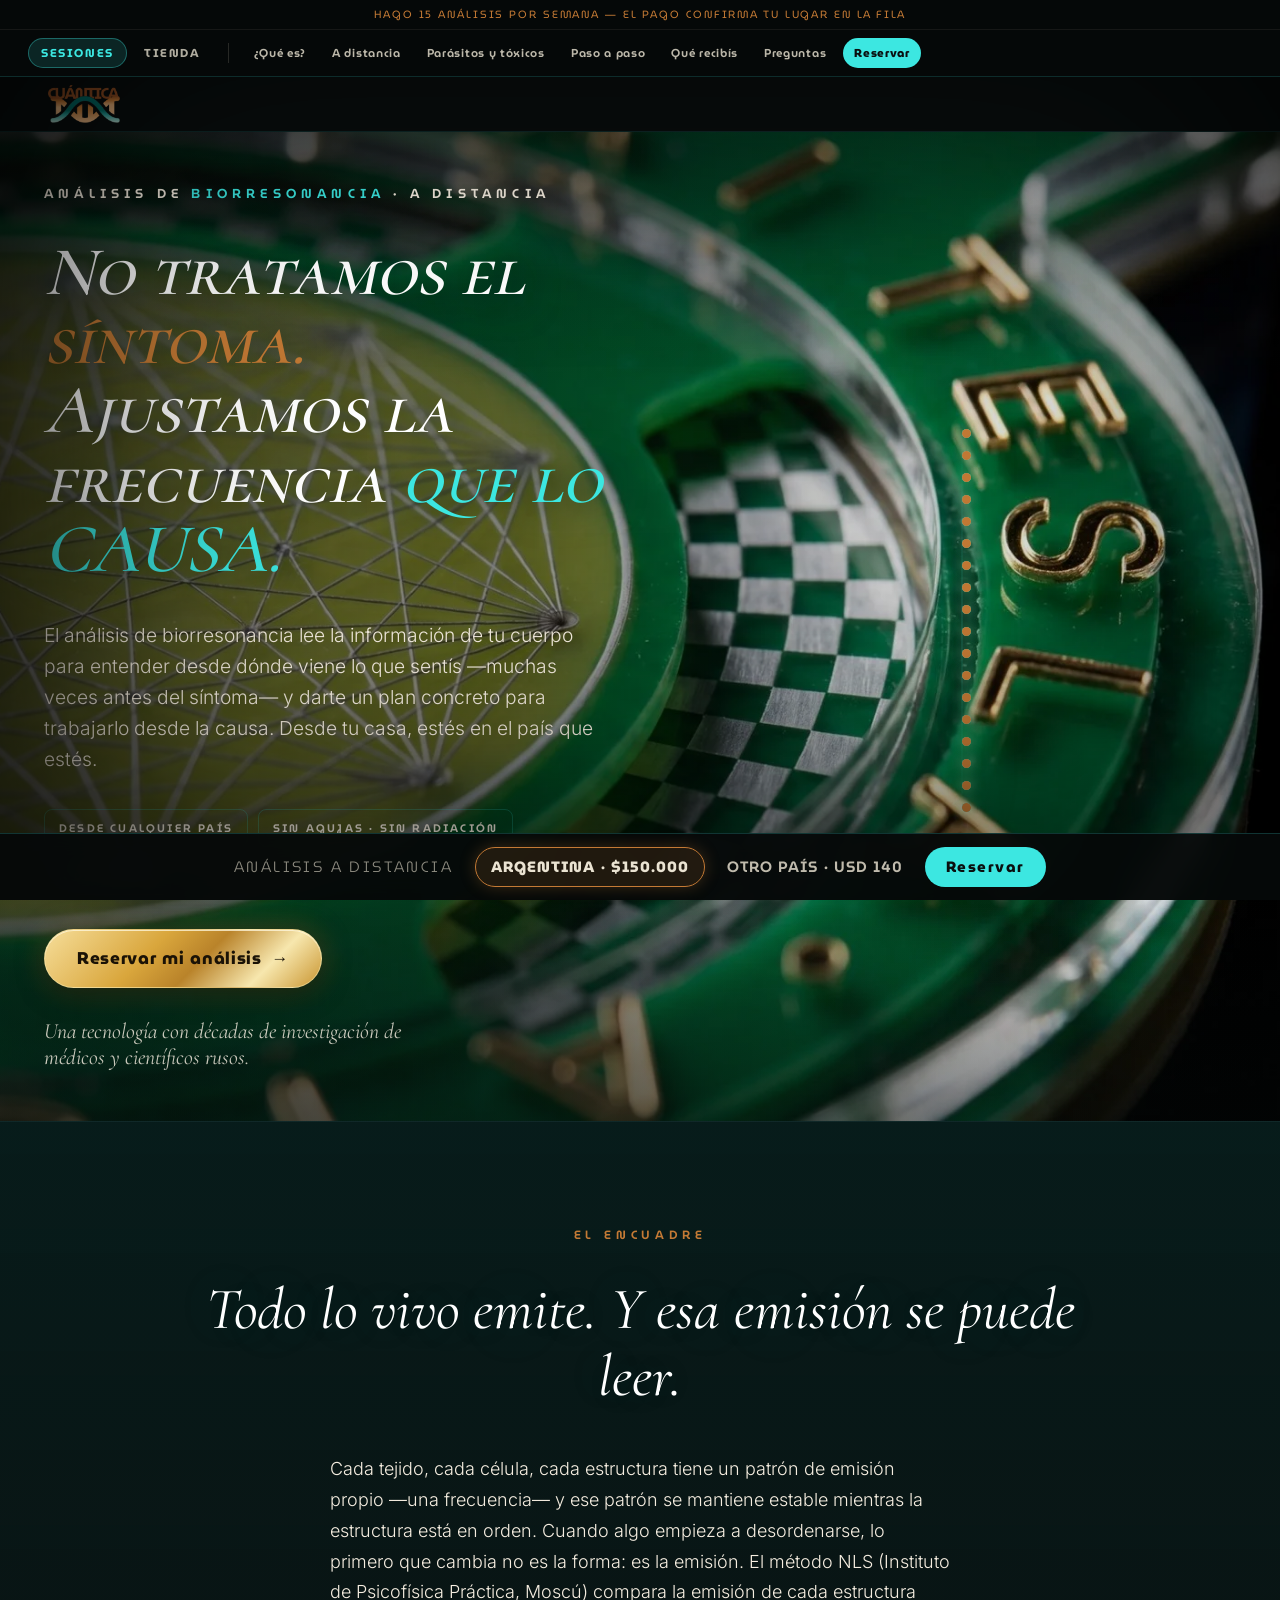
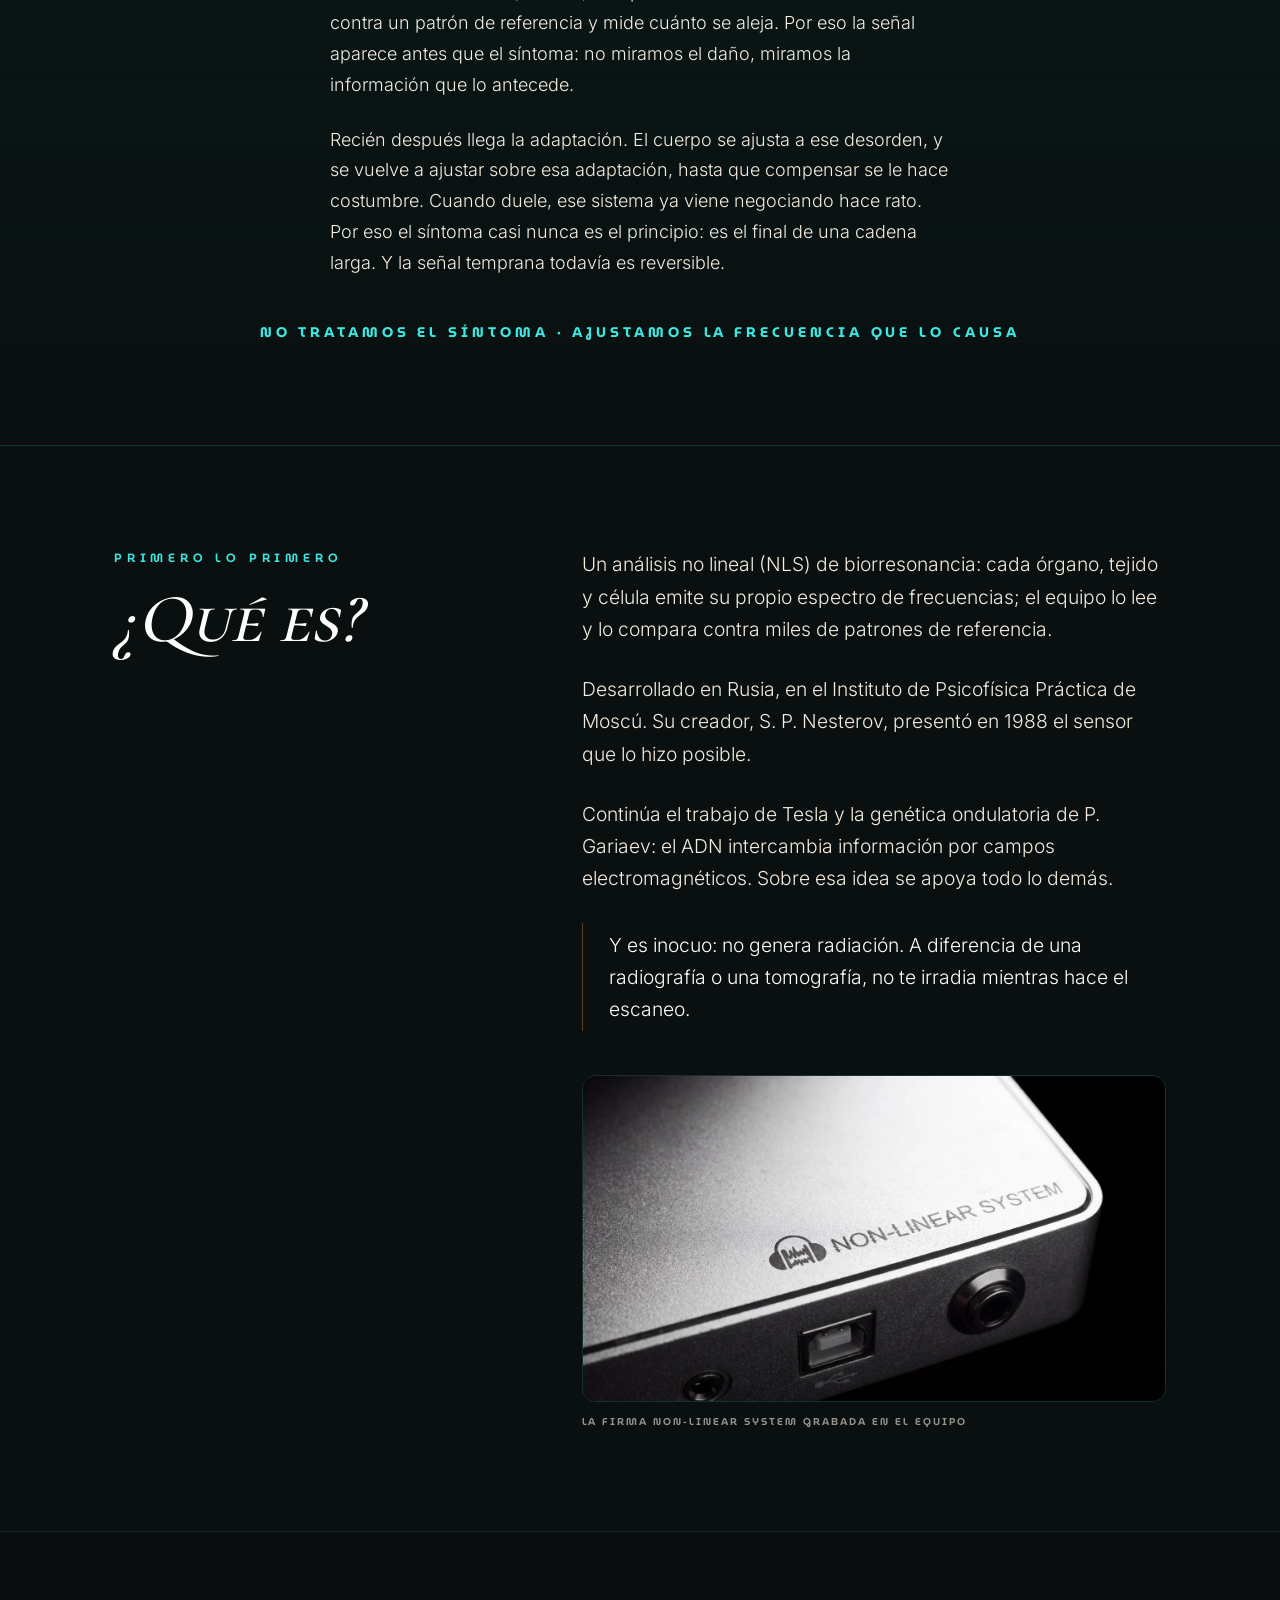
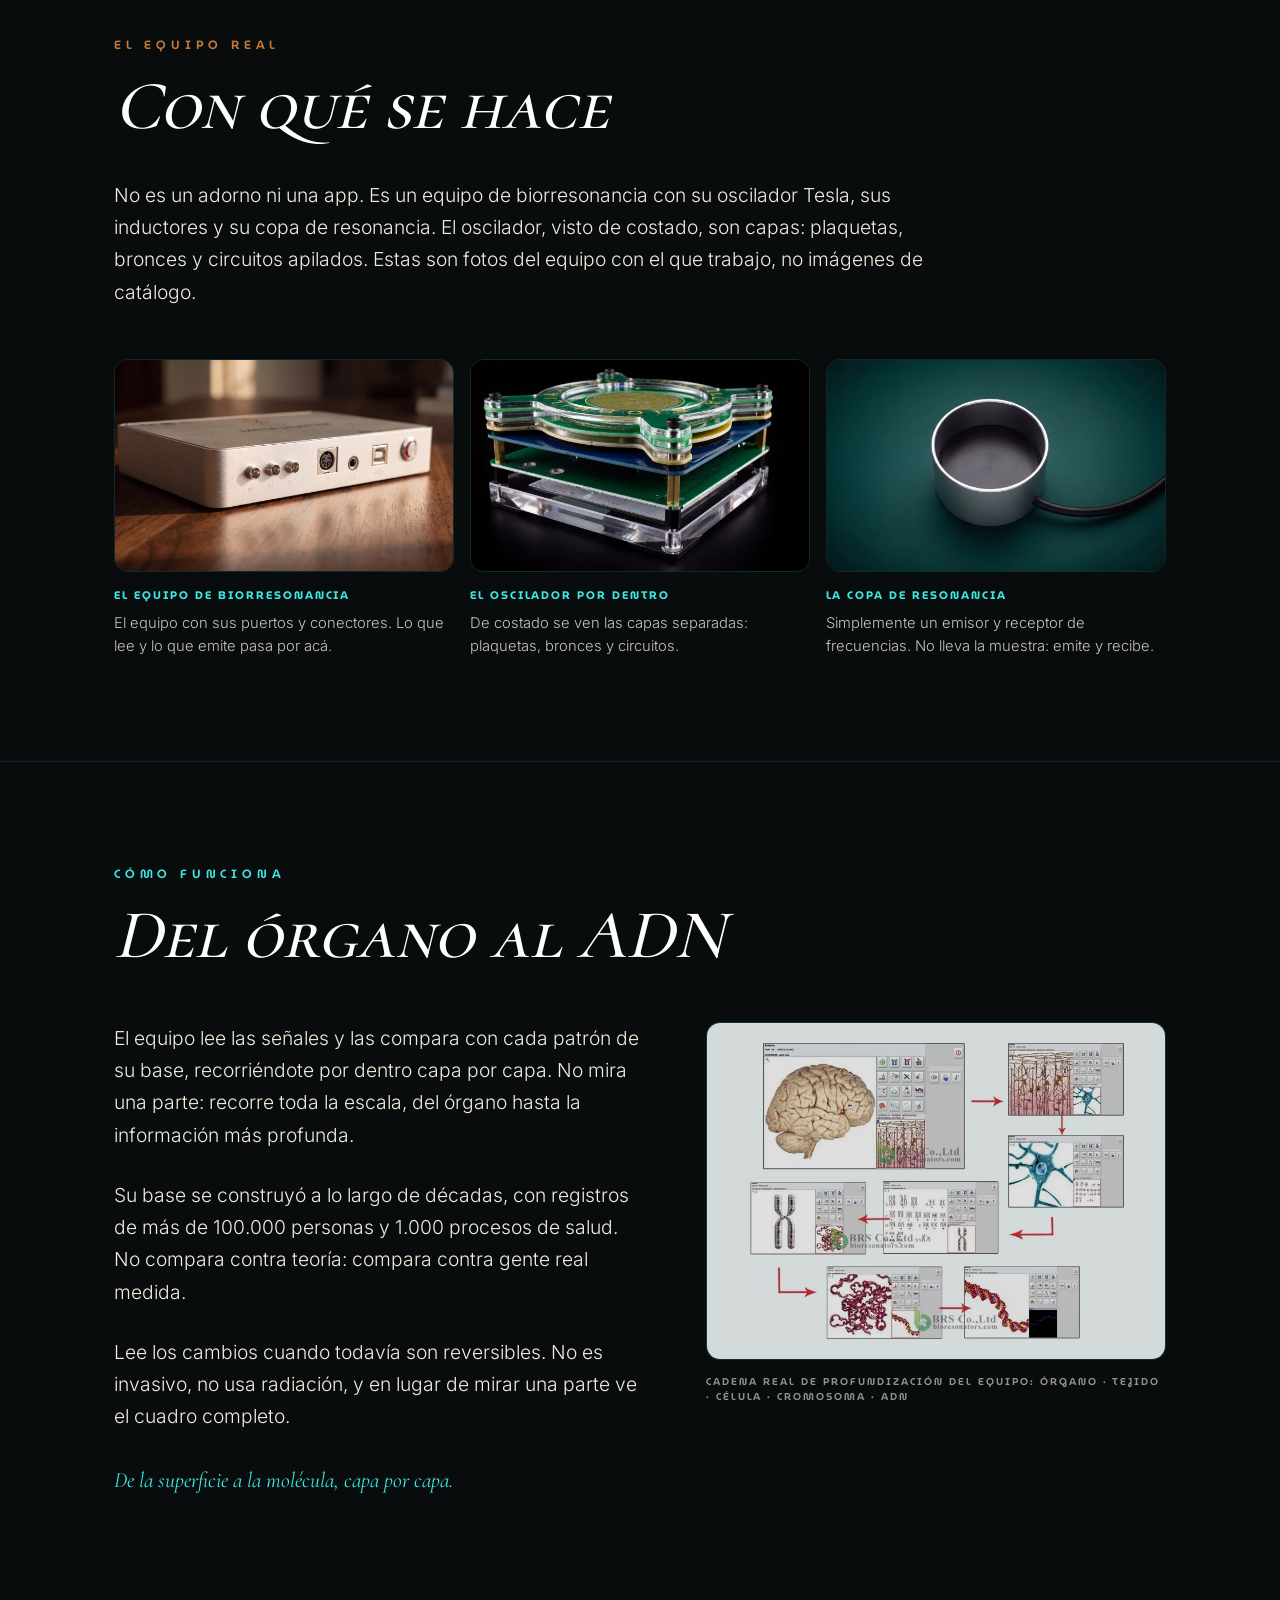
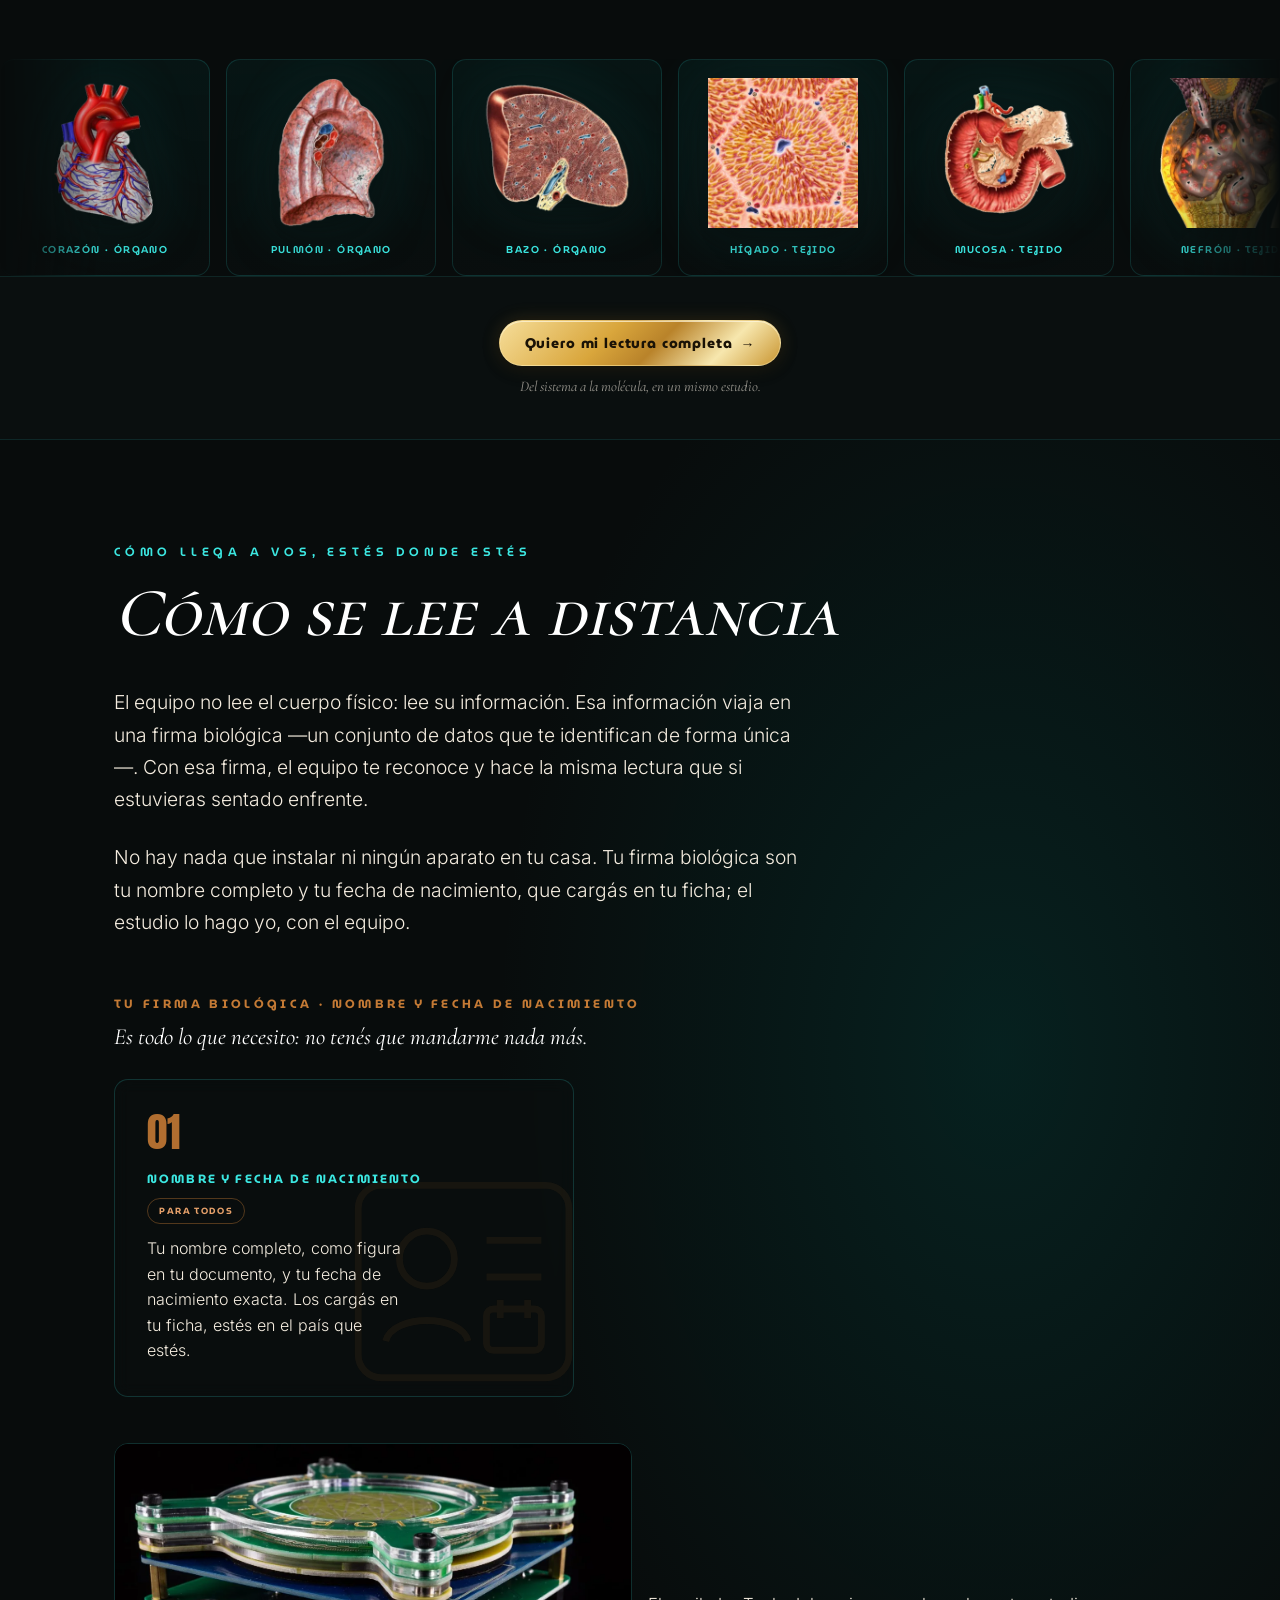
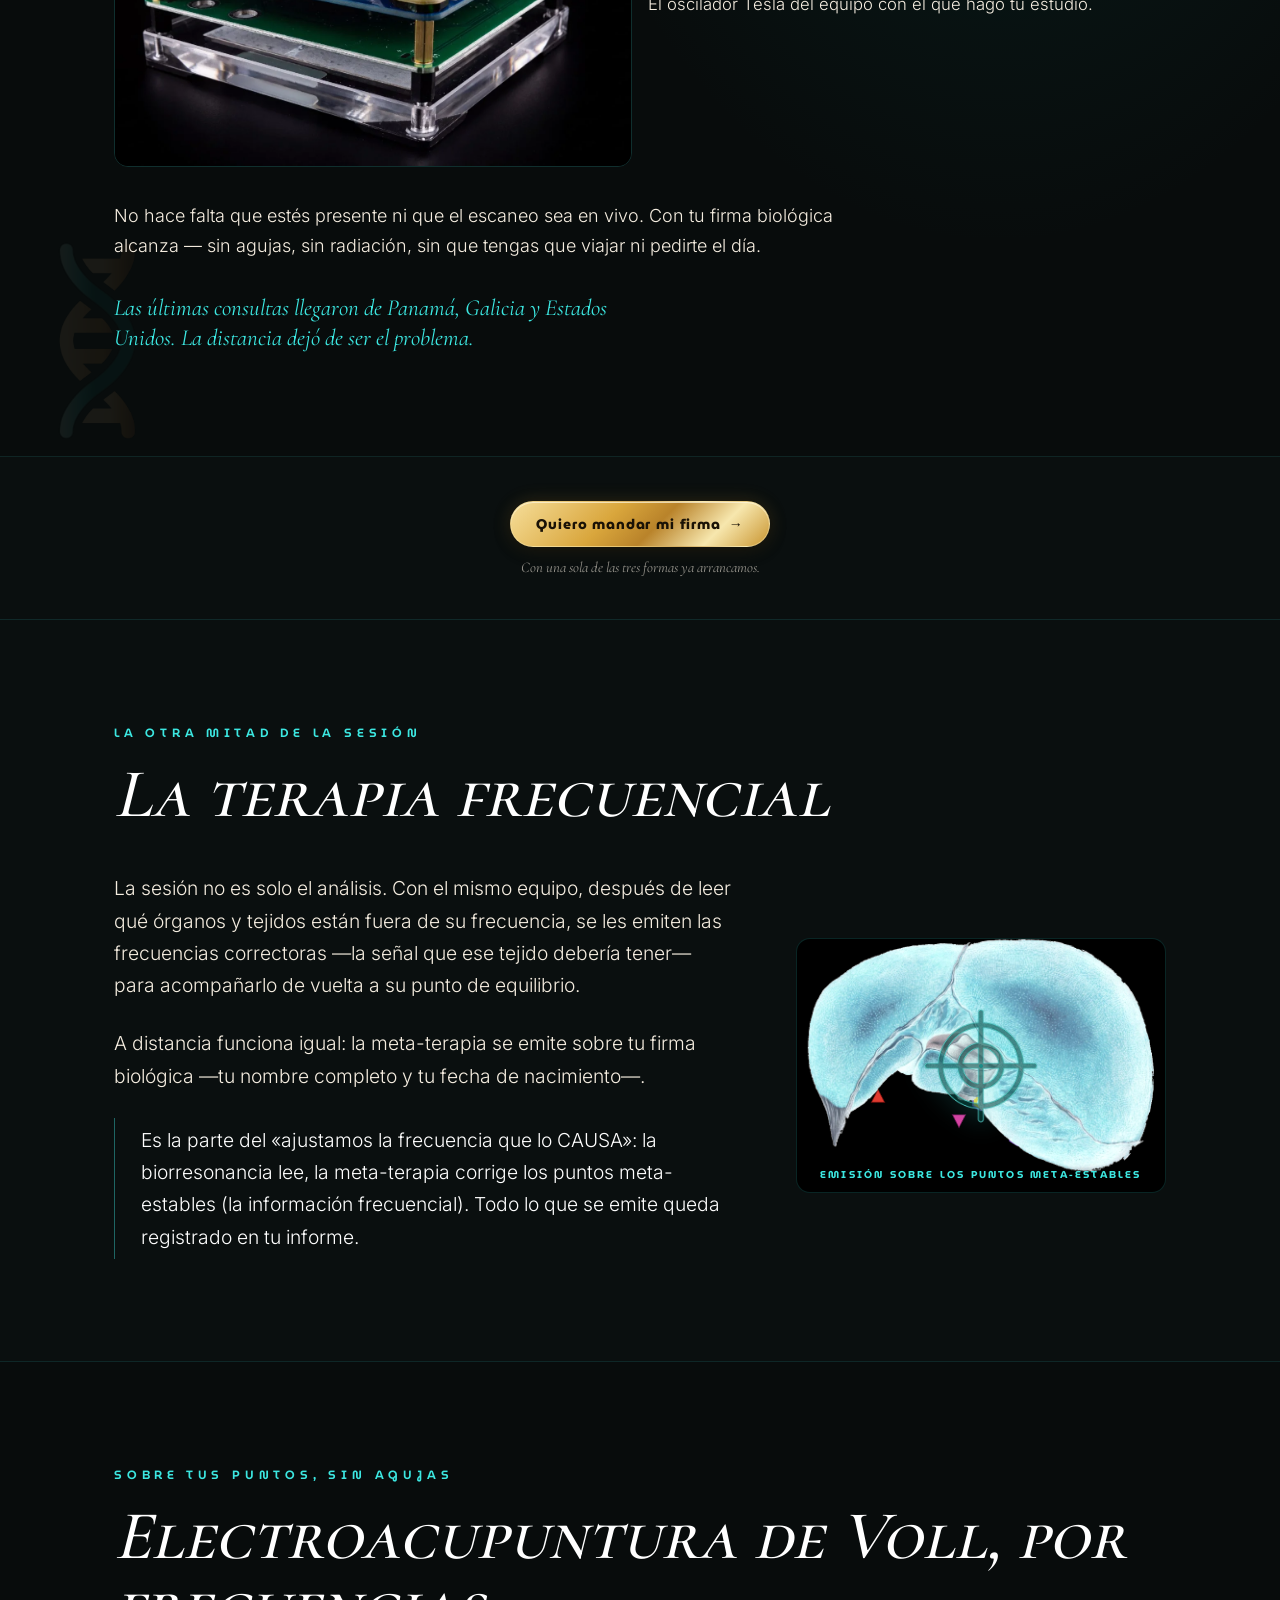
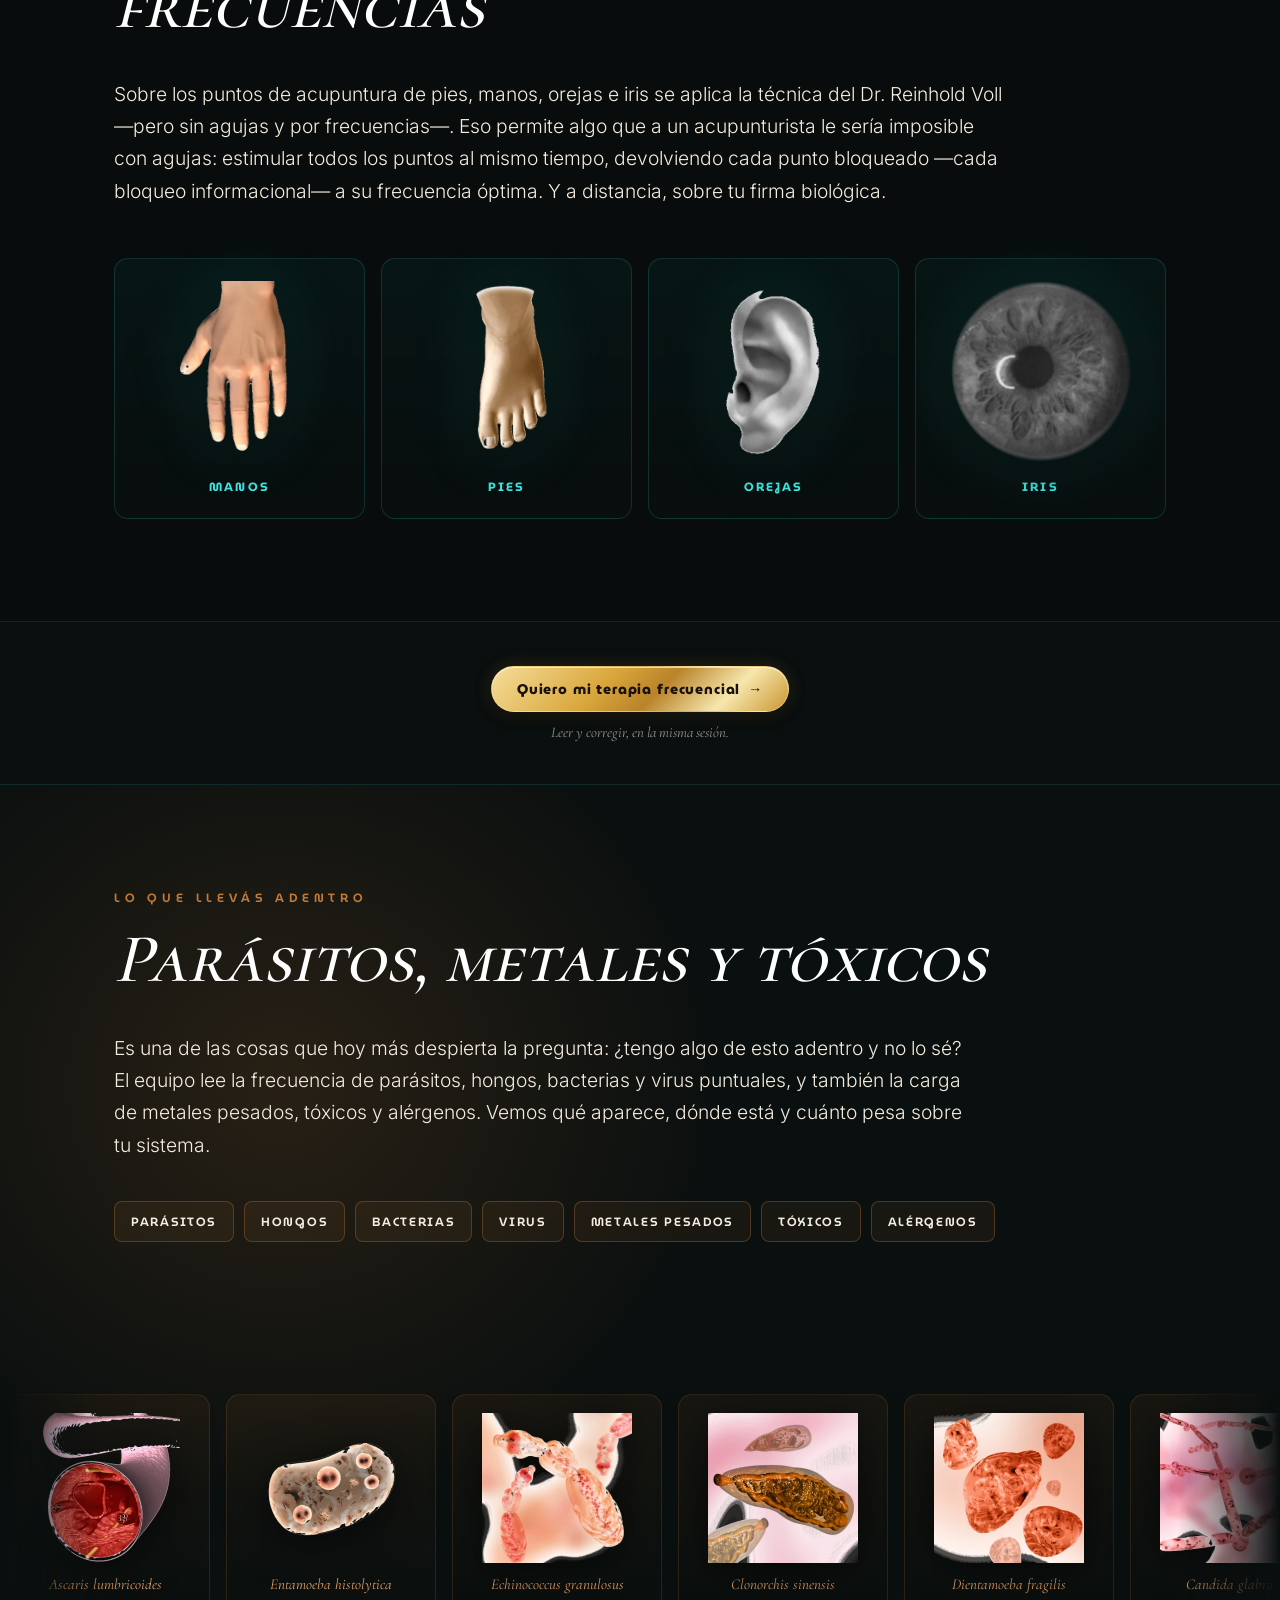
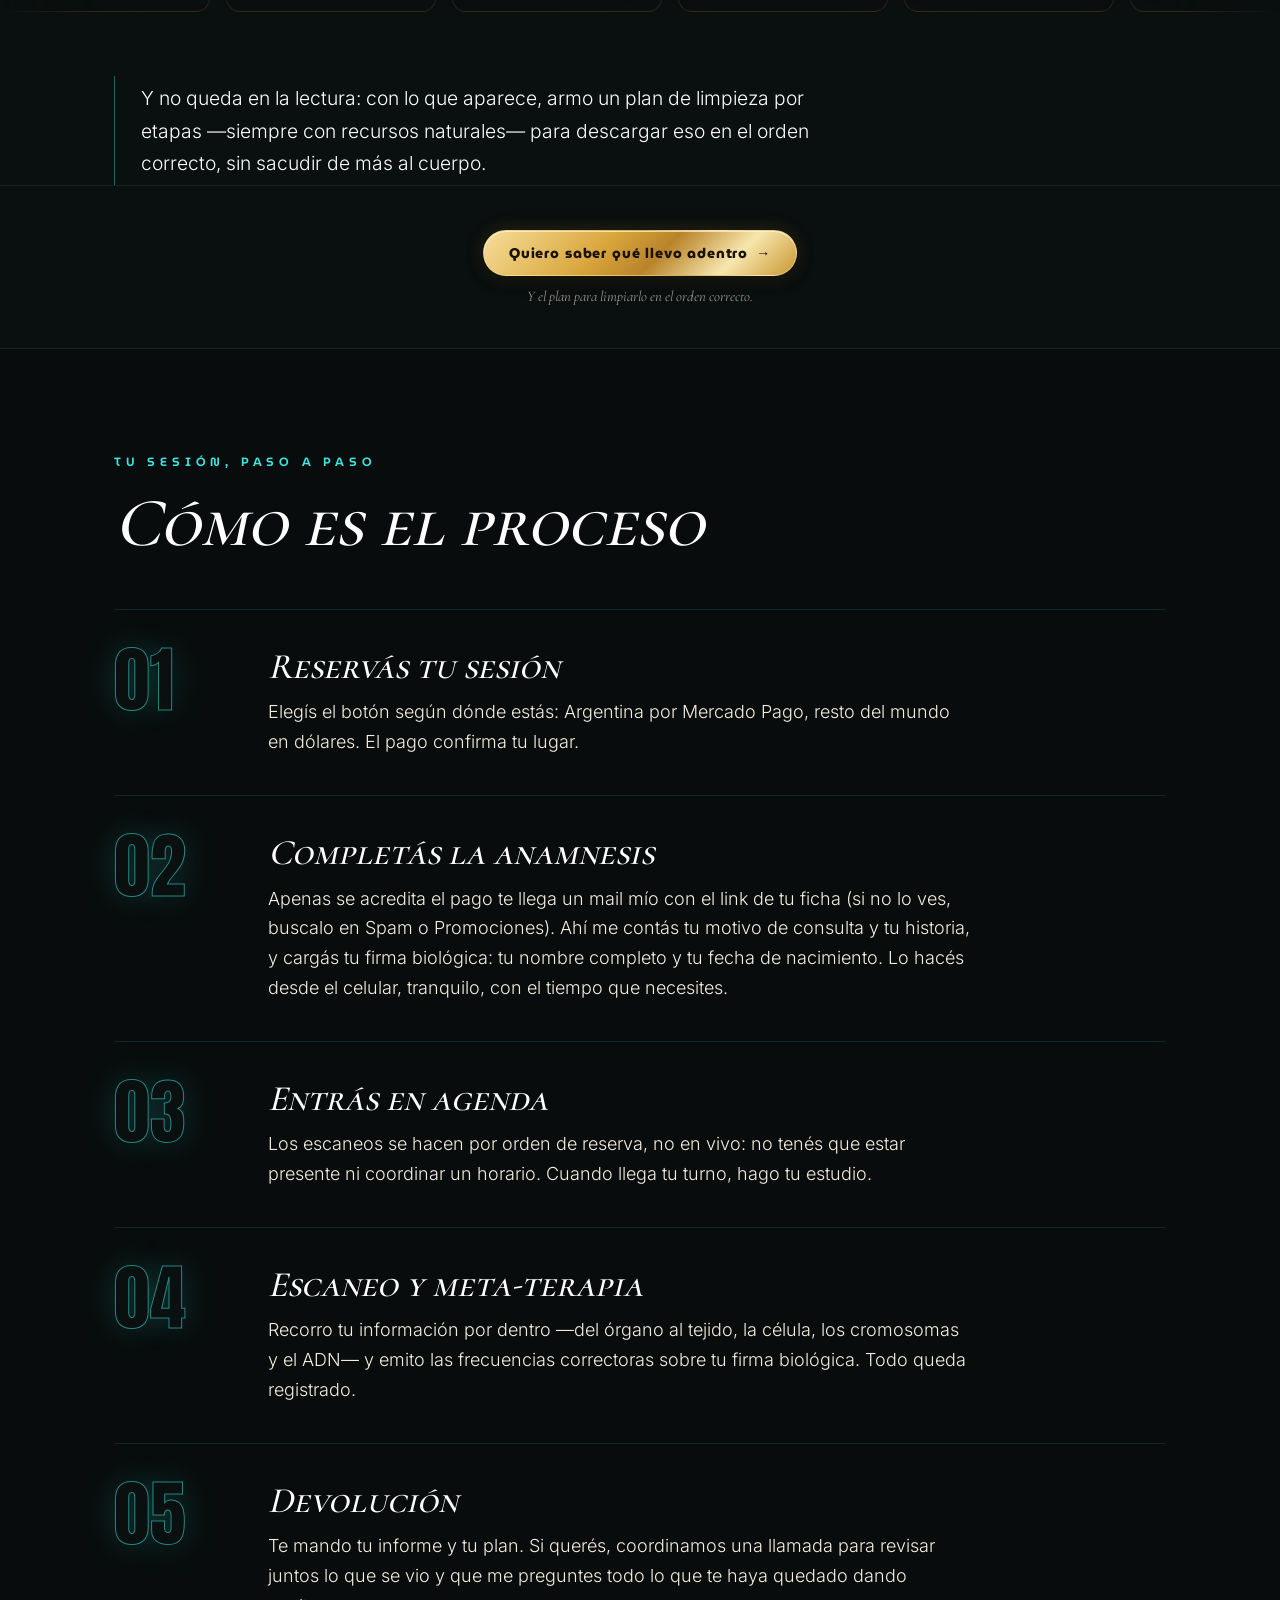
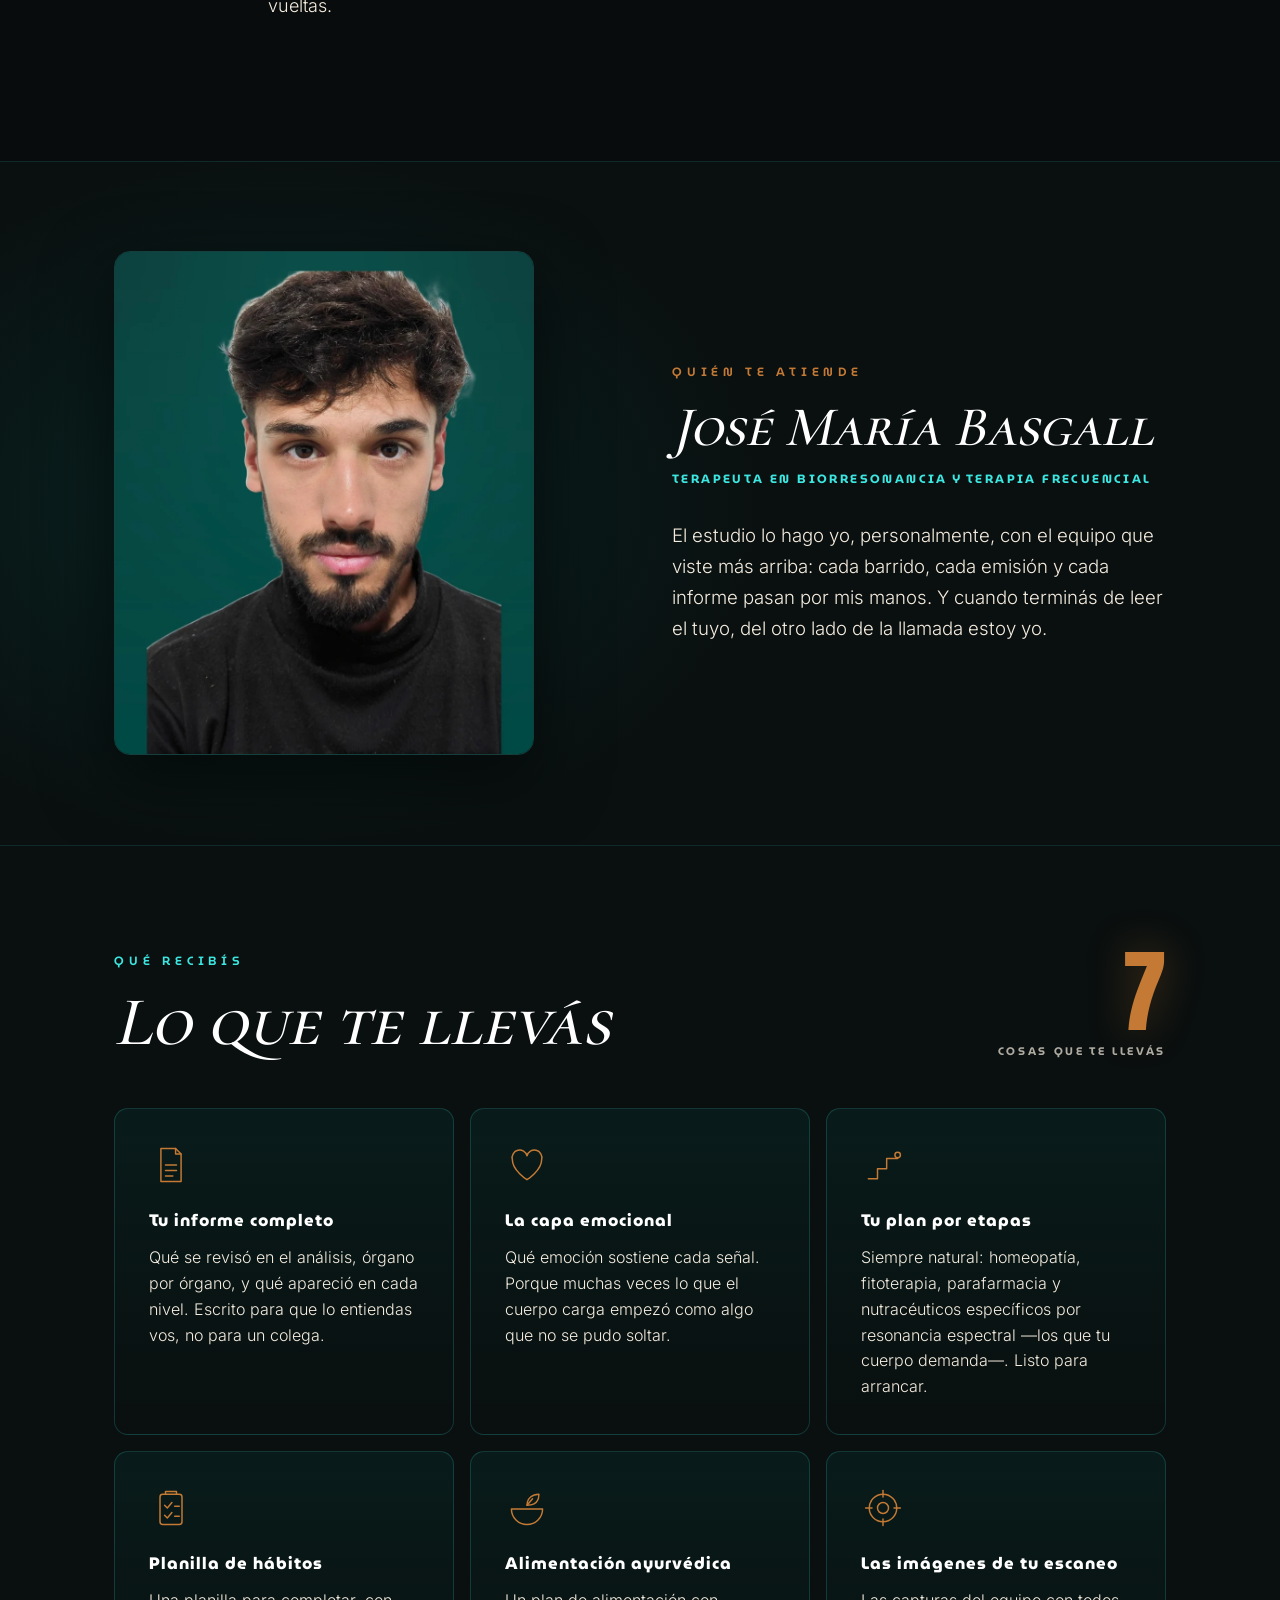
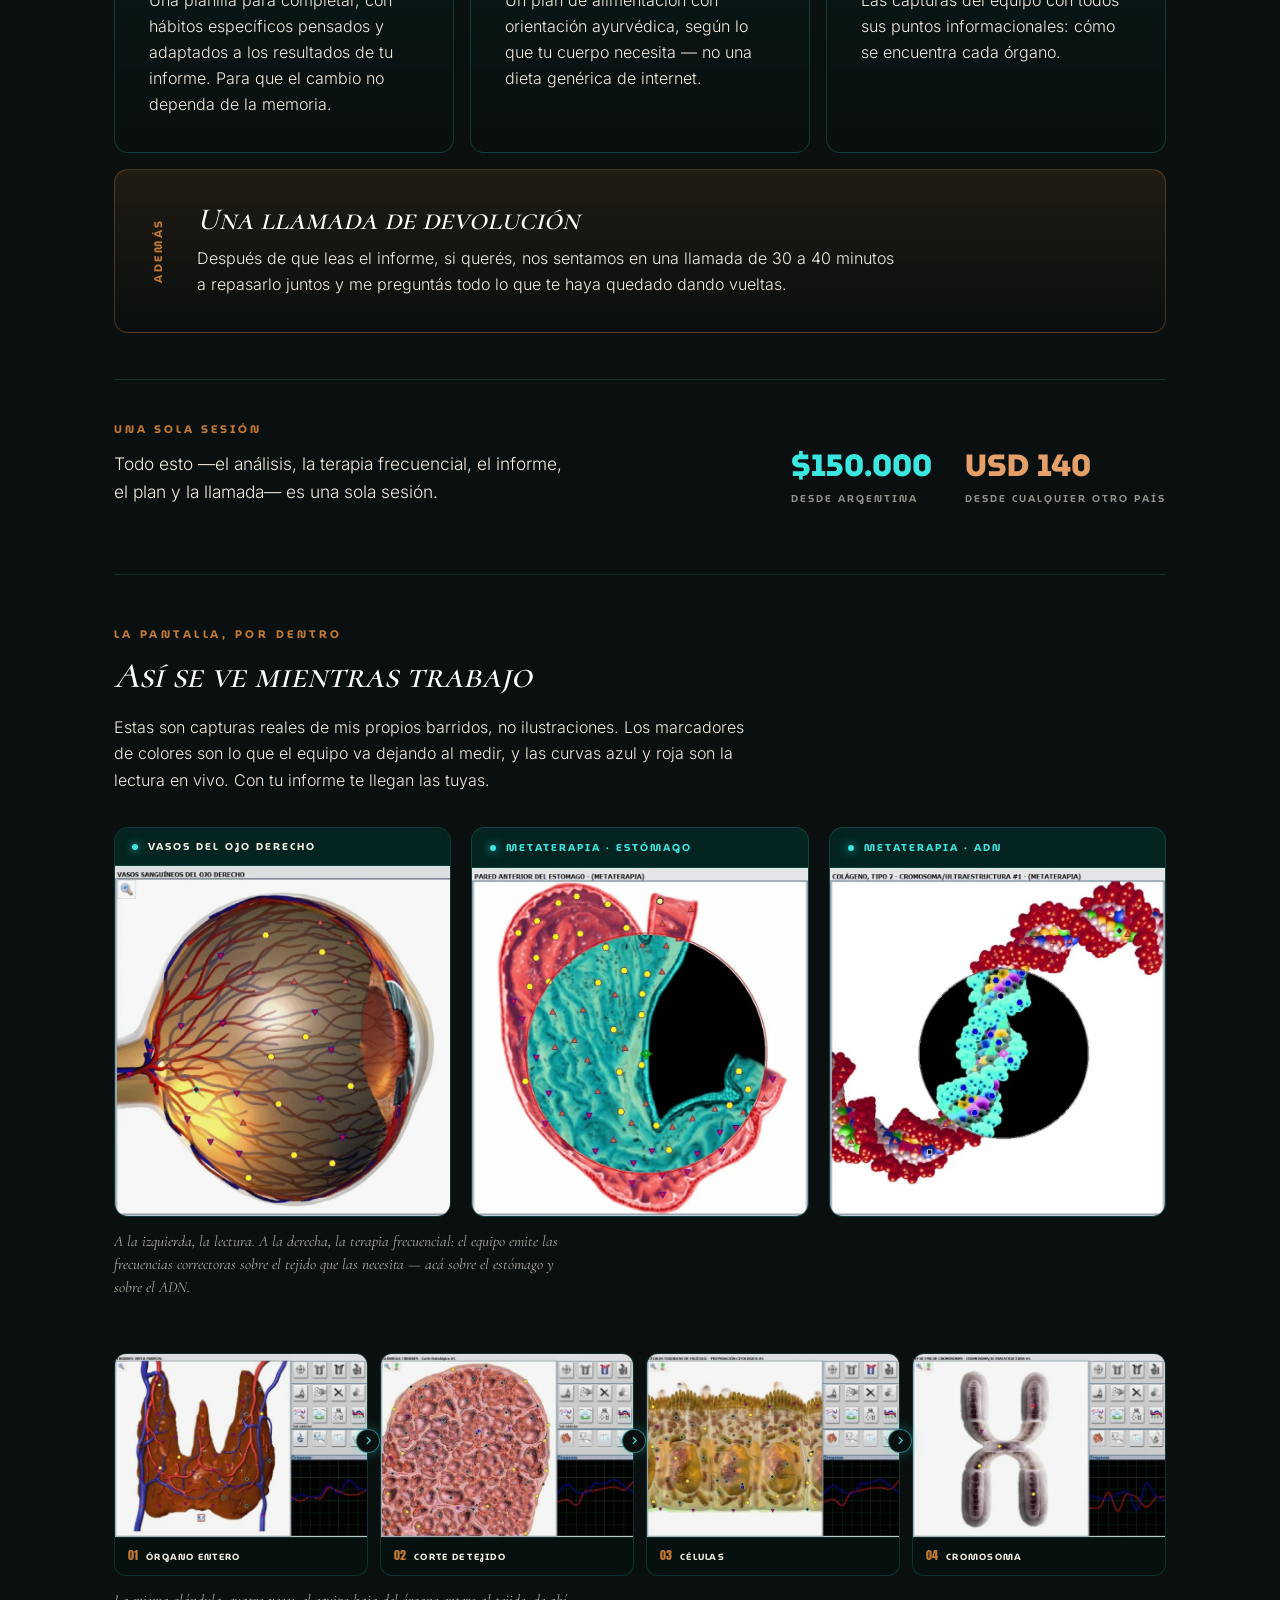
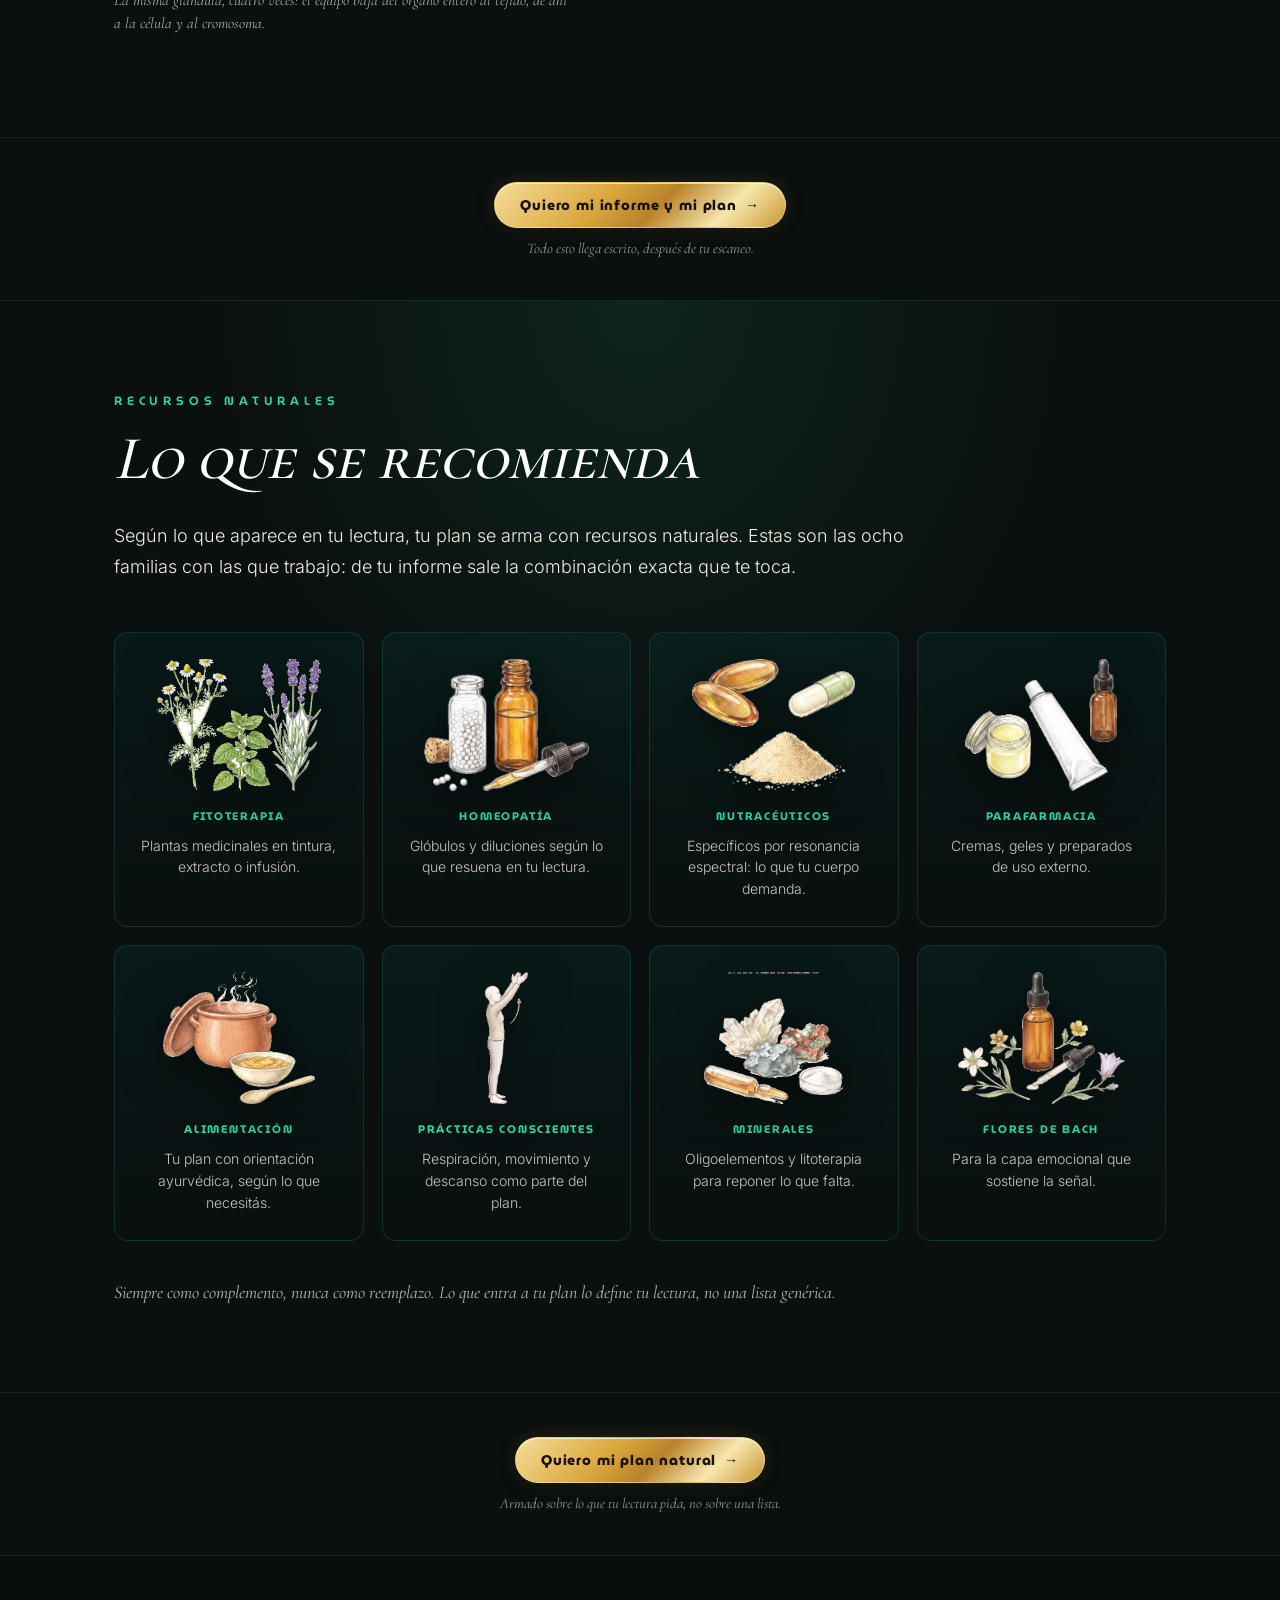
==== index.html @ 8020f3a1 "Pagina actualizada desde BioAnalyst" ====
<!DOCTYPE html>
<html lang="es">
<head>
<meta charset="utf-8">
<meta name="viewport" content="width=device-width, initial-scale=1">
<title>Análisis de Biorresonancia a Distancia · CUÁNTICA</title>
<meta name="description" content="Lectura completa de biorresonancia NLS desde tu casa, estés en el país que estés. El equipo lee la información de tu cuerpo, del órgano al ADN, y recibís tu informe y tu plan.">
<link rel="canonical" href="https://sesiones.cuantica-card.com/index.html">
<link rel="icon" type="image/svg+xml" href="assets/favicon.svg">
<meta property="og:type" content="website">
<meta property="og:site_name" content="CUÁNTICA">
<meta property="og:title" content="Análisis de Biorresonancia a Distancia · CUÁNTICA">
<meta property="og:description" content="Lectura completa de biorresonancia NLS desde tu casa, estés en el país que estés. El equipo lee la información de tu cuerpo, del órgano al ADN, y recibís tu informe y tu plan.">
<meta property="og:url" content="https://sesiones.cuantica-card.com/index.html">
<meta property="og:image" content="https://sesiones.cuantica-card.com/assets/og-image.jpg">
<meta property="og:image:width" content="1200">
<meta property="og:image:height" content="630">
<meta property="og:locale" content="es_AR">
<meta name="twitter:card" content="summary_large_image">
<link rel="preload" as="image" href="assets/hero-full.webp" fetchpriority="high">
<style>
/* ============================================================
   ACADEMIA CUÁNTICA · colors_and_type.css
   Foundational tokens for the cinematic presentation system.
   Paleta de 6 colores + 4 fuentes (no negociable).
   url() paths resolve relative to THIS file (project root),
   so /fonts works from any HTML that links here.
   ============================================================ */

/* ---------- FONTS (latin subset, offline woff2) ----------
   Cormorant & Inter & Anton are variable; one file covers
   the weight range. Latin subset covers español rioplatense
   (á é í ó ú ñ ¿ ¡). */
@font-face{ font-family:'Anton'; font-style:normal; font-weight:400; font-display:swap;
  src:url("fonts/454a2da6-fbf9-45e7-b236-082be0d40b66.woff2") format('woff2'); }

@font-face{ font-family:'Cormorant'; font-style:italic; font-weight:400 600; font-display:swap;
  src:url("fonts/f3dd9cea-cad8-4827-bfed-bb062ccefff0.woff2") format('woff2'); }
@font-face{ font-family:'Cormorant'; font-style:normal; font-weight:400 500; font-display:swap;
  src:url("fonts/c45c5769-2aac-468c-acb4-1da999a1a894.woff2") format('woff2'); }

@font-face{ font-family:'Cormorant SC'; font-style:normal; font-weight:500; font-display:swap;
  src:url("fonts/f5428829-4a6b-4eea-ad1a-030ca7a2d16d.woff2") format('woff2'); }
@font-face{ font-family:'Cormorant SC'; font-style:normal; font-weight:600; font-display:swap;
  src:url("fonts/dcb6d150-a905-4123-8a69-884acdee916b.woff2") format('woff2'); }

@font-face{ font-family:'Inter'; font-style:normal; font-weight:300 600; font-display:swap;
  src:url("fonts/fb3e4757-4855-4797-818d-c45253e93311.woff2") format('woff2'); }

/* ---------- SISTEMA EDITORIAL SECUNDARIO (self-hosted ttf) ----------
   Fuentes del Manual de Marca v2.1 para piezas NO-presentación:
   PDFs anexos, carruseles IG, story covers, packaging.
   NO usar en las presentaciones cinematográficas (esas usan
   las 4 fuentes de arriba). MuseoModerno = acento/labels/datos;
   Cormorant Garamond = cuerpo editorial largo. */
@font-face{ font-family:'MuseoModerno'; font-style:normal; font-weight:100; font-display:swap; src:url("fonts/994fdc72-a7ea-459a-84c7-0f9f9590db22") format('truetype'); }
@font-face{ font-family:'MuseoModerno'; font-style:normal; font-weight:200; font-display:swap; src:url("fonts/a73da525-11c6-45f5-8aef-108ecc0e0902") format('truetype'); }
@font-face{ font-family:'MuseoModerno'; font-style:normal; font-weight:300; font-display:swap; src:url("fonts/8340d23c-81af-444c-b642-fae8c7e3d0d7") format('truetype'); }
@font-face{ font-family:'MuseoModerno'; font-style:normal; font-weight:400; font-display:swap; src:url("fonts/cf473a40-1669-4272-93d1-c6b2a74f8b34") format('truetype'); }
@font-face{ font-family:'MuseoModerno'; font-style:normal; font-weight:500; font-display:swap; src:url("fonts/35d55a84-f49c-46a4-97c3-17c7fff468e8") format('truetype'); }
@font-face{ font-family:'MuseoModerno'; font-style:normal; font-weight:600; font-display:swap; src:url("fonts/359e2c75-df26-4475-b74a-7d2b0dc59c51") format('truetype'); }
@font-face{ font-family:'MuseoModerno'; font-style:normal; font-weight:700; font-display:swap; src:url("fonts/724279c2-3f22-4fc6-a06c-1bed7a175c89") format('truetype'); }
@font-face{ font-family:'MuseoModerno'; font-style:normal; font-weight:800; font-display:swap; src:url("fonts/9b435c3a-bb39-4e96-b06b-53da9f1f9051") format('truetype'); }
@font-face{ font-family:'MuseoModerno'; font-style:normal; font-weight:900; font-display:swap; src:url("fonts/c2ff24b4-c847-4d07-80ec-d0583f72ec11") format('truetype'); }

@font-face{ font-family:'Cormorant Garamond'; font-style:normal; font-weight:300; font-display:swap; src:url("fonts/d0b3134d-92ec-4e45-ac70-76a0f9a1c912") format('truetype'); }
@font-face{ font-family:'Cormorant Garamond'; font-style:normal; font-weight:400; font-display:swap; src:url("fonts/5a76b96b-7d04-4dcf-ac5f-9b19f3468f12") format('truetype'); }
@font-face{ font-family:'Cormorant Garamond'; font-style:normal; font-weight:500; font-display:swap; src:url("fonts/48c6008b-7ea6-4965-9a38-a14fc8c81a83") format('truetype'); }
@font-face{ font-family:'Cormorant Garamond'; font-style:normal; font-weight:600; font-display:swap; src:url("fonts/b35152dd-a514-4de7-9766-0f5542b70374") format('truetype'); }
@font-face{ font-family:'Cormorant Garamond'; font-style:normal; font-weight:700; font-display:swap; src:url("fonts/394d1bbd-3de2-4b0e-b1cd-9e4397b48e19") format('truetype'); }

:root{
  /* ---------- PALETA OBLIGATORIA · 6 colores ---------- */
  --base:   #0A0F0F;   /* obsidiana · fondo principal      */
  --green:  #006B64;   /* verde mar profundo · primario    */
  --copper: #C47A35;   /* cobre cálido · acentos warm      */
  --cyan:   #3CE7E1;   /* cyan eléctrico · highlights/glow */
  --bone:   #F5EDE0;   /* hueso pearl · texto secundario   */
  --white:  #FFFFFF;   /* blanco puro · títulos            */

  /* ---------- ACENTOS DERIVADOS (uso medido) ----------
     Variaciones tonales tomadas del north star L03.
     Nunca introducir colores fuera de esta familia. */
  --teal-bright: #1FC9BE;  /* verde brillante para texto sobre oscuro */
  --ok:          #2FD9A0;  /* check afirmativo (verde-mar luminoso)   */
  --green-deep:  #003C38;  /* verde oscuro de soporte (manual v2.1)   */
  --copper-soft: #E5A06A;  /* cobre claro de soporte (manual v2.1)    */

  /* ---------- GLOWS / SOMBRAS DE COLOR ---------- */
  --glow-cyan:   rgba(60,231,225,.45);
  --glow-copper: rgba(196,122,53,.55);
  --glow-green:  rgba(31,201,190,.50);

  /* protección de texto sobre imagen — dual shadow obligatorio */
  --tshadow:      0 2px 8px rgba(0,0,0,.85), 0 0 24px rgba(0,0,0,.55);
  --tshadow-deep: 0 4px 40px rgba(0,0,0,.85), 0 2px 8px rgba(0,0,0,.9);
  --tshadow-glow: 0 0 60px var(--glow-cyan), 0 4px 40px rgba(0,0,0,.85), 0 2px 8px rgba(0,0,0,.9);

  /* panel frosted que ancla texto denso sobre fotografía */
  --panel-bg:     rgba(10,15,15,.40);
  --panel-border: 1px solid rgba(60,231,225,.15); /* @kind other */
  --panel-radius: 14px;
  --panel-blur:   blur(8px); /* @kind other */

  /* ---------- FAMILIAS ---------- */
  --font-display: 'Cormorant SC', serif;   /* títulos editoriales · SIEMPRE italic */
  --font-quote:   'Cormorant', serif;      /* quotes y citas · italic 400          */
  --font-body:    'Inter', sans-serif;     /* cuerpo, datos, eyebrows              */
  --font-impact:  'Anton', sans-serif;     /* números enormes                      */
  /* sistema editorial secundario (PDFs / redes — no presentaciones) */
  --font-accent:    'MuseoModerno', sans-serif;      /* labels, datos, captions     */
  --font-editorial: 'Cormorant Garamond', serif;     /* cuerpo editorial largo      */

  /* ---------- EASINGS CINEMÁTICOS ---------- */
  --ease:      cubic-bezier(.22,.61,.36,1); /* @kind other */
  --ease-soft: cubic-bezier(.4,0,.2,1); /* @kind other */
  --fade-dur:  1100ms; /* @kind other */ /* nunca cortes duros entre slides */
}

/* ============================================================
   ESCALA TIPOGRÁFICA SEMÁNTICA  (valores @1920×1080)
   Aplicá estas clases directamente o copiá los valores.
   ============================================================ */

/* EYEBROW · ahora en MuseoModerno (peso grueso) — acento de marca.
   MuseoModerno es más ancha que Inter, así que el tracking baja a .40em. */
.eyebrow{
  font-family:var(--font-accent); font-weight:600; font-size:21px;
  letter-spacing:.40em; text-transform:uppercase;
  color:var(--cyan); opacity:.92;
}

/* ---------- MUSEOMODERNO BRAND ACCENT ----------
   La fuente que más representa la marca. Usar SOLO pesos gruesos
   (600–900) — NUNCA los pesos finos (100–300 "palitos angostos").
   .brand-tag = label/CTA con carácter · .hook = palabra de impacto. */
.brand-tag{
  font-family:var(--font-accent); font-weight:700; font-size:24px;
  letter-spacing:.30em; text-transform:uppercase; color:var(--cyan);
  text-shadow:0 0 24px rgba(60,231,225,.45), 0 2px 12px rgba(0,0,0,.9);
}
.hook{
  font-family:var(--font-accent); font-weight:800; font-size:140px;
  line-height:.9; letter-spacing:-.01em; color:var(--white);
  text-shadow:0 0 70px var(--glow-cyan), 0 6px 44px rgba(0,0,0,.85), 0 2px 10px rgba(0,0,0,.9);
}
.hero-title{
  font-family:var(--font-display); font-style:italic; font-weight:500;
  font-size:132px; line-height:.94; color:var(--white);
  text-shadow:var(--tshadow-glow);
}
.section-title{
  font-family:var(--font-display); font-style:italic; font-weight:500;
  font-size:200px; line-height:.92; color:var(--white);
  text-shadow:0 0 70px var(--glow-cyan), 0 6px 48px rgba(0,0,0,.85), 0 2px 10px rgba(0,0,0,.9);
}
.big-number{
  font-family:var(--font-impact); font-weight:400;
  font-size:240px; color:var(--white); line-height:.86; letter-spacing:.01em;
  text-shadow:0 0 80px rgba(60,231,225,.5), 0 6px 44px rgba(0,0,0,.85), 0 2px 10px rgba(0,0,0,.9);
}
.subtitle{
  font-family:var(--font-body); font-weight:300; font-size:40px;
  letter-spacing:.01em; color:var(--bone);
  text-shadow:0 2px 22px rgba(0,0,0,.9);
}
.body-row{
  font-family:var(--font-body); font-weight:300; font-size:30px; line-height:1.34;
  color:var(--bone); text-shadow:0 2px 14px rgba(0,0,0,.92);
}
.body-row strong{ font-weight:500; color:var(--white); }
.quote{
  font-family:var(--font-quote); font-style:italic; font-weight:400;
  font-size:100px; line-height:1.12; color:var(--white);
  text-shadow:0 0 60px rgba(60,231,225,.4), 0 4px 40px rgba(0,0,0,.85), 0 2px 8px rgba(0,0,0,.9);
}
.cite{
  font-family:var(--font-display); font-style:italic; font-weight:400;
  font-size:32px; letter-spacing:.06em; color:var(--bone);
  text-shadow:0 2px 16px rgba(0,0,0,.9);
}
.cite-soft{
  font-family:var(--font-quote); font-style:italic; font-weight:400;
  font-size:34px; color:var(--bone); text-shadow:0 2px 16px rgba(0,0,0,.9);
}

/* color helpers */
.t-cyan{ color:var(--cyan); } .t-copper{ color:var(--copper); }
.t-green{ color:var(--teal-bright); } .t-bone{ color:var(--bone); } .t-white{ color:var(--white); }

/* frosted panel */
.panel{
  backdrop-filter:var(--panel-blur); -webkit-backdrop-filter:var(--panel-blur);
  background:var(--panel-bg); border:var(--panel-border); border-radius:var(--panel-radius);
}

</style>
<style>

    .sc-placeholder{background:color-mix(in srgb,currentColor 8%,transparent);
      border:1px solid color-mix(in srgb,currentColor 50%,transparent);
      border-radius:2px;box-sizing:border-box;overflow:hidden}
    @keyframes sc-shine{0%{background-position:100% 50%}100%{background-position:0% 50%}}
    html.sc-dc-streaming .sc-placeholder,
    html.sc-dc-streaming .sc-interp.sc-missing{position:relative;
      background:color-mix(in srgb,currentColor 5%,transparent);
      border-color:transparent}
    html.sc-dc-streaming .sc-placeholder::before,
    html.sc-dc-streaming .sc-interp.sc-missing::before{content:'';
      position:absolute;inset:0;pointer-events:none;
      background:linear-gradient(90deg,rgba(217,119,87,0) 25%,rgba(247,225,211,.95) 37%,rgba(217,119,87,0) 63%);
      background-size:400% 100%;animation:sc-shine 1.4s ease infinite}
    html.sc-dc-streaming .sc-placeholder:nth-child(n+9 of .sc-placeholder)::before,
    html.sc-dc-streaming .sc-interp.sc-missing:nth-child(n+9 of .sc-interp.sc-missing)::before{animation:none;
      background:color-mix(in srgb,currentColor 8%,transparent)}
    .sc-placeholder-error{padding:4px 8px;font:11px/1.4 ui-monospace,monospace;
      color:color-mix(in srgb,currentColor 70%,transparent);word-break:break-word}
    .sc-interp.sc-missing{display:inline-block;width:2em;height:1em;overflow:hidden;
      vertical-align:text-bottom;background:rgba(255,255,255,.3);border:1px solid rgba(0,0,0,.5);
      border-radius:2px;box-sizing:border-box;color:transparent;
      user-select:none}
    .sc-interp.sc-unresolved{font-family:ui-monospace,monospace;font-size:.85em;
      color:color-mix(in srgb,currentColor 50%,transparent);
      background:color-mix(in srgb,currentColor 10%,transparent);border-radius:3px;
      padding:0 3px}
    .sc-host.sc-has-error{position:relative}
    .sc-logic-error{position:absolute;top:8px;left:8px;z-index:2147483647;max-width:60ch;
      padding:6px 10px;background:#b00020;color:#fff;font:12px/1.4 ui-monospace,monospace;
      border-radius:4px;white-space:pre-wrap;pointer-events:none}
    /* Mirrors PRINT_BASELINE_CSS in apps/web deck-stage-export.ts — keep both
       in sync until dc-runtime regains a build step. */
    @media print {
      @page { margin: 0.5cm; }
      figure, table { break-inside: avoid; }
      #dc-root, #dc-root > .sc-host { height: auto; }
      *, *::before, *::after {
        print-color-adjust: exact; -webkit-print-color-adjust: exact;
        backdrop-filter: none !important; -webkit-backdrop-filter: none !important;
        animation-delay: -99s !important; animation-duration: .001s !important;
        animation-iteration-count: 1 !important; animation-fill-mode: both !important;
        animation-play-state: running !important; transition-duration: 0s !important;
      }
    }
  
</style>
<style>
x-dc{display:none!important}
</style>
<style>
html,body{height:100%;margin:0}#dc-root,#dc-root>.sc-host{height:100%}
</style>
<style>

  html,body{margin:0;padding:0;background:#0A0F0F;}
  *{box-sizing:border-box;}
  a{color:#3CE7E1;text-decoration:none;}
  a:hover{color:#1FC9BE;}
  @keyframes helix{
    0%{transform:translate(-50%,0) translateX(44px) scale(1);opacity:.95}
    25%{transform:translate(-50%,0) translateX(0) scale(.42);opacity:.28}
    50%{transform:translate(-50%,0) translateX(-44px) scale(1);opacity:.95}
    75%{transform:translate(-50%,0) translateX(0) scale(.42);opacity:.28}
    100%{transform:translate(-50%,0) translateX(44px) scale(1);opacity:.95}
  }
  @keyframes breathe{0%,100%{opacity:.5}50%{opacity:.85}}
  @keyframes kenburns{0%{transform:scale(1.06)}100%{transform:scale(1.16)}}
  @keyframes marquee{from{transform:translateX(0)}to{transform:translateX(-50%)}}
  .mq-track{display:flex;width:max-content;gap:16px;animation:marquee 60s linear infinite;}
  .mq-wrap:hover .mq-track{animation-play-state:paused;}
  @keyframes metaWave{
    0%{clip-path:circle(0% at 50% 50%);opacity:1}
    10%{clip-path:circle(38% at 50% 50%);opacity:1}
    20%{clip-path:circle(61% at 50% 50%);opacity:1}
    30%{clip-path:circle(73% at 50% 50%);opacity:1}
    40%{clip-path:circle(77% at 50% 50%);opacity:1}
    50%{clip-path:circle(80% at 50% 50%);opacity:1}
    58%{clip-path:circle(80% at 50% 50%);opacity:0}
    100%{clip-path:circle(0% at 50% 50%);opacity:0}
  }
  @keyframes metaFlick{0%{opacity:1}50%{opacity:.25}100%{opacity:1}}
  @keyframes metaRing{
    0%{width:0%}10%{width:62%}20%{width:99%}30%{width:119%}40%{width:125%}50%{width:130%}
    58%{width:130%}100%{width:0%}
  }
  @keyframes metaRingFade{0%,50%{opacity:1}58%,100%{opacity:0}}
  .meta-ring-wrap{position:absolute;inset:0;animation:metaRingFade 5s linear infinite;}
  .meta-ring{position:absolute;left:50%;top:50%;transform:translate(-50%,-50%);aspect-ratio:1;border:2px solid #3CE7E1;border-radius:50%;box-shadow:0 0 18px rgba(60,231,225,.55);animation:metaRing 5s linear infinite,metaFlick .32s linear infinite;}
  @keyframes miraPulse{0%,100%{transform:scale(1)}50%{transform:scale(1.04)}}
  @keyframes markFlash{0%{filter:brightness(1)}2%{filter:brightness(1.8)}6%{filter:brightness(1)}100%{filter:brightness(1)}}
  .meta-wave{position:absolute;inset:0;animation:metaWave 5s linear infinite;}
  .meta-wave-in{position:absolute;inset:0;animation:metaFlick .32s linear infinite;}
  .meta-mira{animation:miraPulse 2s ease-in-out infinite;}
  .meta-mark{animation:markFlash 5s linear infinite;}
  @media (max-width:640px){.meta-wave,.meta-mark,.meta-ring,.meta-ring-wrap{animation-duration:6.5s}}
  @media (prefers-reduced-motion:reduce){
    .meta-wave{animation:none;clip-path:circle(45% at 50% 50%);opacity:1}
    .meta-ring{animation:none;width:73%}
    .meta-wave-in,.meta-mira,.meta-mark,.meta-ring-wrap{animation:none}
    .js-reveal .fy-card.in,.js-reveal .fy-card.in::after,.js-reveal .fy-card.in .fy-tick,.js-reveal .fy-card.in .fy-tick path{animation:none}
    .fy-card{border-color:rgba(47,217,160,.4);background:rgba(47,217,160,.045)}
    .fy-tick{color:#2FD9A0}
    .fy-tick path{stroke-dashoffset:0}
  }
  .reveal{transition:opacity .8s ease,transform .8s ease;}
  .js-reveal .reveal{opacity:0;transform:translateY(26px);}
  .js-reveal .reveal.in{opacity:1;transform:none;}
  .sig-card{position:relative;overflow:hidden;transition:border-color .3s;}
  .sig-card .sig-ico{position:absolute;right:-8%;bottom:-10%;width:64%;height:auto;color:#C47A35;opacity:.08;transform:scale(1);transition:opacity .3s,transform .3s,color .3s,filter .3s;pointer-events:none;}
  .sig-card:hover{border-color:rgba(60,231,225,.6)!important;}
  .sig-card:hover .sig-ico{opacity:.26;transform:scale(1.04);color:#3CE7E1;filter:drop-shadow(0 0 16px rgba(60,231,225,.45));}
  @media (hover:none){.sig-card .sig-ico{opacity:.15;}}
  .get-card{transition:border-color .3s,box-shadow .3s,transform .3s,opacity .8s ease;}
  .get-card:hover{border-color:rgba(60,231,225,.5)!important;box-shadow:0 0 36px rgba(60,231,225,.16);transform:translateY(-2px);}
  .js-reveal .draw-ico *{stroke-dasharray:1;stroke-dashoffset:1;transition:stroke-dashoffset 1.15s ease;}
  .js-reveal .get-card.in .draw-ico *{stroke-dashoffset:0;}
  .fy-card{position:relative;border:1px solid rgba(245,237,224,.12);border-radius:12px;background:rgba(245,237,224,.02);transition:opacity .7s ease,transform .7s ease;}
  .js-reveal .fy-card{opacity:0;transform:translateY(18px);}
  .js-reveal .fy-card.in{opacity:1;transform:none;animation:fyburst 1.6s cubic-bezier(.22,.61,.36,1) forwards;}
  @keyframes fyburst{
    0%{border-color:rgba(245,237,224,.12);background:rgba(245,237,224,.02);box-shadow:none}
    30%{border-color:rgba(247,231,174,.85);background:rgba(230,182,74,.10);box-shadow:0 0 30px rgba(230,182,74,.5),inset 0 0 18px rgba(230,182,74,.14)}
    46%{border-color:rgba(255,255,255,.95);background:rgba(255,248,224,.16);box-shadow:0 0 58px rgba(255,240,200,.8),inset 0 0 26px rgba(255,240,200,.3)}
    100%{border-color:rgba(47,217,160,.4);background:rgba(47,217,160,.045);box-shadow:0 0 20px rgba(47,217,160,.14)}
  }
  .fy-card::after{content:'';position:absolute;left:clamp(20px,2vw,26px);top:50%;width:12px;height:12px;margin-top:-6px;border-radius:50%;border:1px solid rgba(247,231,174,.9);opacity:0;pointer-events:none;}
  .js-reveal .fy-card.in::after{animation:fyring 1s .28s ease-out forwards;}
  @keyframes fyring{0%{opacity:.95;transform:scale(.35)}100%{opacity:0;transform:scale(5.5)}}
  .fy-tick{color:rgba(245,237,224,.28);flex:0 0 auto;}
  .fy-tick path{stroke-dasharray:30;stroke-dashoffset:30;}
  .js-reveal .fy-card.in .fy-tick path{animation:fydraw .75s .16s cubic-bezier(.22,.61,.36,1) forwards;}
  .js-reveal .fy-card.in .fy-tick{animation:fycolor 1.6s cubic-bezier(.22,.61,.36,1) forwards;}
  @keyframes fydraw{to{stroke-dashoffset:0}}
  @keyframes fycolor{
    0%{color:rgba(245,237,224,.28);filter:none}
    30%{color:#F7E7AE;filter:drop-shadow(0 0 10px rgba(230,182,74,.9))}
    46%{color:#FFFFFF;filter:drop-shadow(0 0 18px rgba(255,240,200,1))}
    100%{color:#2FD9A0;filter:drop-shadow(0 0 9px rgba(47,217,160,.65))}
  }
  .ig-link svg{transition:color .3s;}
  .ig-link:hover svg{color:#3CE7E1;}

</style>
<style>

/* La barrita de abajo, un punto mas grande (pedido de Jose 2026-09-08) */
#paybar span, #paybar a { font-size: clamp(12px, 1.2vw, 15px) !important; }
@media (max-width: 640px){
  #paybar span, #paybar a { font-size: 13px !important; }
}
@media (max-width: 640px){
  [style*="grid-template-columns: minmax(0px, 0.9fr)"],
  [style*="grid-template-columns: minmax(0px, 1.05fr)"],
  [style*="grid-template-columns: minmax(0px, 1.15fr)"],
  [style*="grid-template-columns: minmax(0px, 1.25fr)"],
  [style*="grid-template-columns: minmax(0, 0.9fr)"],
  [style*="grid-template-columns: minmax(0, 1.05fr)"],
  [style*="grid-template-columns: minmax(0, 1.15fr)"],
  [style*="grid-template-columns: minmax(0, 1.25fr)"]{
    grid-template-columns: 1fr !important;
  }
  h1[style*="font-size: clamp(40px"], h2[style*="font-size: clamp(40px"]{
    font-size: clamp(30px, 9vw, 40px) !important;
  }
  [style*="font-size: 11px"]{ font-size: 12px !important; }
}

</style>
<style>

html { scroll-behavior: smooth; }
section[id], #cierre { scroll-margin-top: 92px; }
#topbar { position: sticky; top: 0; z-index: 80;
  background: rgba(6,9,9,.95); backdrop-filter: blur(12px);
  border-bottom: 1px solid rgba(60,231,225,.16);
  font-family: MuseoModerno, Verdana, sans-serif; }
#anuncio { position: relative; height: 30px; overflow: hidden;
  text-align: center; border-bottom: 1px solid rgba(234,227,210,.07); }
#anuncio span { position: absolute; left: 0; right: 0; top: 0;
  line-height: 30px; font-size: 10.5px; letter-spacing: .18em;
  color: #C47A35; opacity: 0; transition: opacity .8s ease;
  white-space: nowrap; overflow: hidden; text-overflow: ellipsis;
  padding: 0 12px; }
#anuncio span.anx-on { opacity: 1; }
#topnav { display: flex; align-items: center; gap: 14px;
  padding: 0 clamp(12px, 3vw, 28px); height: 46px; }
.tn-marca { display: flex; gap: 4px; flex: 0 0 auto; }
.tn-tab { padding: 6px 13px; border-radius: 999px; text-decoration: none;
  font-size: 11.5px; font-weight: 700; letter-spacing: .14em;
  color: rgba(234,227,210,.75); }
.tn-tab:hover { color: #EAE3D2; }
.tn-activa { background: rgba(60,231,225,.13); color: #3CE7E1;
  box-shadow: inset 0 0 0 1px rgba(60,231,225,.35); }
.tn-sep { width: 1px; height: 20px; flex: 0 0 auto;
  background: rgba(234,227,210,.15); }
#indice { display: flex; gap: 4px; overflow-x: auto; flex: 1 1 auto;
  -webkit-overflow-scrolling: touch; scrollbar-width: none;
  -ms-overflow-style: none; }
#indice::-webkit-scrollbar { display: none; }
.ix-chip { padding: 6px 11px; border-radius: 999px; text-decoration: none;
  font-size: 11.5px; font-weight: 600; letter-spacing: .06em;
  color: rgba(234,227,210,.8); white-space: nowrap; flex: 0 0 auto; }
.ix-chip:hover { color: #3CE7E1; }
.ix-reservar { color: #0A0F0F; background: #3CE7E1; font-weight: 800;
  margin-left: 2px; }
.ix-reservar:hover { color: #0A0F0F; }
/* LA BARRITA DE ABAJO, con vida (pedido de Jose 2026-09-08): el sticker
   cobre encierra a Argentina, el USD va sobrio, Reservar en teal. */
#paybar { gap: 10px clamp(10px, 2vw, 18px); }
.pb-tag { font-family: MuseoModerno, sans-serif; font-size: 10.5px;
  letter-spacing: .16em; color: rgba(234,227,210,.6);
  white-space: nowrap; }
.pb-arg { font-family: MuseoModerno, sans-serif; font-weight: 800;
  font-size: 13px; letter-spacing: .07em; color: #EAE3D2;
  border: 1.5px solid #C47A35; background: rgba(196,122,53,.14);
  padding: 7px 15px; border-radius: 999px; white-space: nowrap;
  box-shadow: 0 0 16px rgba(196,122,53,.28); }
.pb-usd { font-family: MuseoModerno, sans-serif; font-weight: 600;
  font-size: 12px; letter-spacing: .07em;
  color: rgba(234,227,210,.82); white-space: nowrap; }
.pb-reservar { font-family: MuseoModerno, sans-serif; font-weight: 800;
  font-size: 12.5px; letter-spacing: .1em; color: #0A0F0F;
  background: #3CE7E1; padding: 8px 21px; border-radius: 999px;
  text-decoration: none; white-space: nowrap; }
.pb-reservar:hover { background: #EAE3D2; }
@media (max-width: 640px) {
  /* El indice a RENGLON PROPIO Y COMPLETO en celular (Jose: "un renglon
     mas abajo en celu es clave"): Sesiones|Tienda arriba, y toda la
     barra de abajo es deslizable -- ya no parecen parte del mismo tren. */
  #topnav { flex-wrap: wrap; height: auto; padding: 7px 10px 0; gap: 4px 8px; }
  .tn-sep { display: none; }
  #indice { flex: 1 0 100%; order: 3; padding: 3px 0 9px; }
  section[id], #cierre { scroll-margin-top: 128px; }
  #anuncio span { font-size: 9.5px; letter-spacing: .12em; }
  .pb-tag { display: none; }
  .pb-arg { font-size: 12px; padding: 6px 12px; }
  .pb-usd { font-size: 11.5px; }
}

</style>
</head>
<body style="margin:0;background:#0A0F0F">
<div id="dc-root"><div id="topbar"><div id="anuncio"><span class="anx anx-on">DESDE CUALQUIER PAÍS · SIN AGUJAS · SIN RADIACIÓN</span><span class="anx">HAGO 15 ANÁLISIS POR SEMANA — EL PAGO CONFIRMA TU LUGAR EN LA FILA</span><span class="anx">INFORME + PLAN + DEVOLUCIÓN: TODO EN UNA SOLA SESIÓN</span></div><nav id="topnav"><span class="tn-marca"><a class="tn-tab tn-activa" href="#top">SESIONES</a><a class="tn-tab" href="https://cuantica-card.com" target="_blank" rel="noopener">TIENDA</a></span><span class="tn-sep"></span><span id="indice"><a class="ix-chip" href="#que-es">¿Qué es?</a><a class="ix-chip" href="#a-distancia">A distancia</a><a class="ix-chip" href="#parasitos">Parásitos y tóxicos</a><a class="ix-chip" href="#paso-a-paso">Paso a paso</a><a class="ix-chip" href="#que-recibis">Qué recibís</a><a class="ix-chip" href="#preguntas">Preguntas</a><a class="ix-chip ix-reservar" href="#cierre">Reservar</a></span></nav></div><div class="sc-host" data-sc-name="Analisis de Biorresonancia a Distancia"><div data-asset-manifest="1" aria-hidden="true" style="display: none;">
  <img decoding="async" loading="lazy" data-path="assets/aw/DNA2.webp" src="assets/DNA2.webp" alt="">
  <img decoding="async" loading="lazy" data-path="assets/aw/DNA3.webp" src="assets/DNA3.webp" alt="">
  <img decoding="async" loading="lazy" data-path="assets/aw/Hepatocit.webp" src="assets/Hepatocit.webp" alt="">
  <img decoding="async" loading="lazy" data-path="assets/aw/Left_Lung_Medial_View_.webp" src="assets/Left_Lung_Medial_View_.webp" alt="">
  <img decoding="async" loading="lazy" data-path="assets/aw/Liver_tissue.webp" src="assets/Liver_tissue.webp" alt="">
  <img decoding="async" loading="lazy" data-path="assets/aw/MucosaOfDeodenum.webp" src="assets/MucosaOfDeodenum.webp" alt="">
  <img decoding="async" loading="lazy" data-path="assets/aw/Piramidnii_neiron.webp" src="assets/Piramidnii_neiron.webp" alt="">
  <img decoding="async" loading="lazy" data-path="assets/aw/Serdce_pered.webp" src="assets/Serdce_pered.webp" alt="">
  <img decoding="async" loading="lazy" data-path="assets/aw/Sinapc.webp" src="assets/Sinapc.webp" alt="">
  <img decoding="async" loading="lazy" data-path="assets/aw/XROMX.webp" src="assets/XROMX.webp" alt="">
  <img decoding="async" loading="lazy" data-path="assets/aw/XROMY.webp" src="assets/XROMY.webp" alt="">
  <img decoding="async" loading="lazy" data-path="assets/aw/_Spleen.webp" src="assets/_Spleen.webp" alt="">
  <img decoding="async" loading="lazy" data-path="assets/aw/dnk_1.webp" src="assets/dnk_1.webp" alt="">
  <img decoding="async" loading="lazy" data-path="assets/aw/nefron.webp" src="assets/nefron.webp" alt="">
  <img decoding="async" loading="lazy" data-path="assets/bw/Ascaris_lumbricoides.webp" src="assets/Ascaris_lumbricoides.webp" alt="">
  <img decoding="async" loading="lazy" data-path="assets/bw/Entamoeba_histolytica.webp" src="assets/Entamoeba_histolytica.webp" alt="">
  <img decoding="async" loading="lazy" data-path="assets/bw/Trychophiton_cutaneum.webp" src="assets/Trychophiton_cutaneum.webp" alt="">
  <img decoding="async" loading="lazy" data-path="assets/bw/candida_glabrata.webp" src="assets/candida_glabrata.webp" alt="">
  <img decoding="async" loading="lazy" data-path="assets/bw/clonorhis_simensis.webp" src="assets/clonorhis_simensis.webp" alt="">
  <img decoding="async" loading="lazy" data-path="assets/bw/dientamoeba_fragilis.webp" src="assets/dientamoeba_fragilis.webp" alt="">
  <img decoding="async" loading="lazy" data-path="assets/bw/echinococcus_granulosus.webp" src="assets/echinococcus_granulosus.webp" alt="">
  <img decoding="async" loading="lazy" data-path="assets/eqw/a-nls.webp" src="assets/a-nls.webp" alt="">
  <img decoding="async" loading="lazy" data-path="assets/eqw/a-oscilador-diag.webp" src="assets/a-oscilador-diag.webp" alt="">
  <img decoding="async" loading="lazy" data-path="assets/eqw/b-resonador.webp" src="assets/b-resonador.webp" alt="">
  <img decoding="async" loading="lazy" data-path="assets/eqw/c-hardware.webp" src="assets/c-hardware.webp" alt="">
  <img fetchpriority="high" data-path="assets/eqw/hero-full.webp" src="assets/hero-full.webp" alt="">
  <img decoding="async" loading="lazy" data-path="assets/eqw/mira.webp" src="assets/mira.webp" alt="">
  <img decoding="async" loading="lazy" data-path="assets/eqw/mk-hex.png" src="assets/mk-hex.png" alt="">
  <img decoding="async" loading="lazy" data-path="assets/eqw/mk-tri-mag.png" src="assets/mk-tri-mag.png" alt="">
  <img decoding="async" loading="lazy" data-path="assets/eqw/mk-tri-red.png" src="assets/mk-tri-red.png" alt="">
  <img decoding="async" loading="lazy" data-path="assets/eqw/organo.webp" src="assets/organo.webp" alt="">
  <img decoding="async" loading="lazy" data-path="assets/eqw/sticker.webp" src="assets/sticker.webp" alt="">
  <img decoding="async" loading="lazy" data-path="assets/ew/foot_up_man_left.webp" src="assets/foot_up_man_left.webp" alt="">
  <img decoding="async" loading="lazy" data-path="assets/ew/iris-frontal.webp" src="assets/iris-frontal.webp" alt="">
  <img decoding="async" loading="lazy" data-path="assets/ew/new_Man_hand_left.webp" src="assets/new_Man_hand_left.webp" alt="">
  <img decoding="async" loading="lazy" data-path="assets/ew/oreja-pabellon.webp" src="assets/oreja-pabellon.webp" alt="">
  <img decoding="async" loading="lazy" data-path="assets/icow/01-chequeo-anual-profundo.webp" src="assets/01-chequeo-anual-profundo.webp" alt="">
  <img decoding="async" loading="lazy" data-path="assets/icow/03-notaste-algo-verlo-antes.webp" src="assets/03-notaste-algo-verlo-antes.webp" alt="">
  <img decoding="async" loading="lazy" data-path="assets/icow/04-varios-medicos-cosas-distintas.webp" src="assets/04-varios-medicos-cosas-distintas.webp" alt="">
  <img decoding="async" loading="lazy" data-path="assets/icow/05-sin-respuestas-mal-diagnostico.webp" src="assets/05-sin-respuestas-mal-diagnostico.webp" alt="">
  <img decoding="async" loading="lazy" data-path="assets/icow/06-algo-serio-acompanamiento-integral.webp" src="assets/06-algo-serio-acompanamiento-integral.webp" alt="">
  <img decoding="async" loading="lazy" data-path="assets/icow/07-digestivo-gastrointestinal.webp" src="assets/07-digestivo-gastrointestinal.webp" alt="">
  <img decoding="async" loading="lazy" data-path="assets/icow/09-desintoxicarte-metales-toxicos.webp" src="assets/09-desintoxicarte-metales-toxicos.webp" alt="">
  <img decoding="async" loading="lazy" data-path="assets/icow/09b-parasitos.webp" src="assets/09b-parasitos.webp" alt="">
  <img decoding="async" loading="lazy" data-path="assets/icow/14-dolores-cronicos-migranas-fatiga.webp" src="assets/14-dolores-cronicos-migranas-fatiga.webp" alt="">
  <img decoding="async" loading="lazy" data-path="assets/jose-v2.webp" src="assets/jose-v2.webp" alt="">
  <img decoding="async" loading="lazy" data-path="assets/jose-verde.webp" src="assets/jose-verde.webp" alt="">
  <img decoding="async" loading="lazy" data-path="assets/rec/1-fitoterapia.webp" src="assets/1-fitoterapia.webp" alt="">
  <img decoding="async" loading="lazy" data-path="assets/rec/2-homeopatia.webp" src="assets/2-homeopatia.webp" alt="">
  <img decoding="async" loading="lazy" data-path="assets/rec/3-nutraceuticos.webp" src="assets/3-nutraceuticos.webp" alt="">
  <img decoding="async" loading="lazy" data-path="assets/rec/4-parafarmacia.webp" src="assets/4-parafarmacia.webp" alt="">
  <img decoding="async" loading="lazy" data-path="assets/rec/5-alimentacion.webp" src="assets/5-alimentacion.webp" alt="">
  <img decoding="async" loading="lazy" data-path="assets/rec/6-practicas.webp" src="assets/6-practicas.webp" alt="">
  <img decoding="async" loading="lazy" data-path="assets/rec/7-minerales.webp" src="assets/7-minerales.webp" alt="">
  <img decoding="async" loading="lazy" data-path="assets/rec/8-flores-bach.webp" src="assets/8-flores-bach.webp" alt="">
  <img decoding="async" loading="lazy" data-path="assets/ui/e1.webp" src="assets/e1.webp" alt="">
  <img decoding="async" loading="lazy" data-path="assets/ui/e2.webp" src="assets/e2.webp" alt="">
  <img decoding="async" loading="lazy" data-path="assets/ui/e3.webp" src="assets/e3.webp" alt="">
  <img decoding="async" loading="lazy" data-path="assets/ui/e4.webp" src="assets/e4.webp" alt="">
  <img decoding="async" loading="lazy" data-path="assets/ui/lead-ojo.webp" src="assets/lead-ojo.webp" alt="">
  <img decoding="async" loading="lazy" data-path="assets/ui/meta-adn.webp" src="assets/meta-adn.webp" alt="">
  <img decoding="async" loading="lazy" data-path="assets/ui/meta-estomago.webp" src="assets/meta-estomago.webp" alt="">
  <img decoding="async" loading="lazy" data-path="assets/w/adn.webp" src="assets/adn.webp" alt="">
  <img decoding="async" loading="lazy" data-path="assets/w/logo-trim.webp" src="assets/logo-trim.webp" alt="">
  <img decoding="async" loading="lazy" data-path="assets/w/nls-adn.webp" src="assets/nls-adn.webp" alt=""></div><div style="background: rgb(10, 15, 15); color: rgb(245, 237, 224); font-family: Inter, sans-serif; font-weight: 300; min-height: 100vh; overflow-x: hidden; position: relative;">

  <div style="position: fixed; inset: 0px; pointer-events: none; z-index: 60; box-shadow: rgba(0, 0, 0, 0.75) 0px 0px 260px 60px inset;"></div>

  <header style="position: sticky; top: 0px; z-index: 50; display: flex; align-items: center; justify-content: space-between; gap: 20px; padding: 8px clamp(18px, 4vw, 48px); background: rgba(10, 15, 15, 0.82); backdrop-filter: blur(10px); border-bottom: 1px solid rgba(60, 231, 225, 0.12);">
    <img decoding="async" loading="lazy" src="assets/logo-trim.webp" alt="Academia CUÁNTICA" style="height: clamp(30px, 3.4vw, 38px); width: auto; display: block;">
    <div style="display: flex; align-items: center; gap: 8px;">
      
      
    </div>
  </header>

  <section style="position: relative; background: rgb(0, 0, 0); display: grid; grid-template-columns: minmax(0px, 1fr); overflow: hidden;">
    <img fetchpriority="high" src="assets/hero-full.webp" alt="Malla geométrica del oscilador Tesla, con la firma TESLA en dorado" style="aspect-ratio: 2560 / 1086; position: absolute; inset: 0px; width: 100%; height: 100%; object-fit: cover; object-position: 38% center;">
    <div style="position: absolute; inset: 0px; background: linear-gradient(90deg, rgba(4, 8, 8, 0.62) 0%, rgba(4, 8, 8, 0.46) 40%, rgba(4, 8, 8, 0.16) 72%, rgba(4, 8, 8, 0) 100%);"></div>
    <div style="position: absolute; inset: 0px; background: linear-gradient(rgba(4, 8, 8, 0.34) 0%, transparent 26%, transparent 76%, rgba(4, 8, 8, 0.44) 100%);"></div>
    <div style="grid-area: 1 / 1; pointer-events: none; width: 100%; min-width: 0px; padding-top: 42.4%;"></div>

    <div style="position: relative; z-index: 2; grid-area: 1 / 1; align-self: center; width: 100%; padding: clamp(28px, 4vw, 52px) clamp(20px, 4vw, 44px); display: grid; grid-template-columns: minmax(0px, 1.05fr) minmax(0px, 0.95fr); gap: clamp(20px, 3vw, 40px); align-items: center;">
      <div style="order: 1;">
        <div style="font-family: MuseoModerno, sans-serif; font-weight: 600; font-size: 13px; letter-spacing: 0.4em; text-transform: uppercase; color: rgb(245, 237, 224); margin-bottom: clamp(20px, 3vw, 34px);"><span class="sc-interp">Análisis de </span><span style="color: rgb(60, 231, 225);"><span class="sc-interp">Biorresonancia</span></span><span class="sc-interp"> · a distancia</span></div>
        <h1 style="font-family: &quot;Cormorant SC&quot;, serif; font-style: italic; font-weight: 500; font-size: clamp(38px, 5.4vw, 76px); line-height: 1; margin: 0px; color: rgb(255, 255, 255); text-shadow: rgba(60, 231, 225, 0.28) 0px 0px 60px, rgba(0, 0, 0, 0.85) 0px 4px 40px;">
          <span style="display: block;"><span class="sc-interp">No tratamos el</span> <span style="color: rgb(196, 122, 53);"><span class="sc-interp">síntoma.</span></span></span>
          <span style="display: block;"><span class="sc-interp">Ajustamos la frecuencia</span> <span style="color: rgb(60, 231, 225);"><span class="sc-interp">que lo CAUSA.</span></span></span>
        </h1>
        <p style="font-size: clamp(17px, 1.5vw, 21px); line-height: 1.62; color: rgb(245, 237, 224); max-width: 46ch; margin: clamp(24px, 3vw, 36px) 0px 0px;"><span class="sc-interp">El análisis de biorresonancia lee la información de tu cuerpo para entender desde dónde viene lo que sentís —muchas veces antes del síntoma— y darte un plan concreto para trabajarlo desde la causa. Desde tu casa, estés en el país que estés.</span></p>
        <div style="display: flex; flex-wrap: wrap; gap: 10px; margin-top: clamp(24px, 3vw, 34px);">
          <span style="font-family: MuseoModerno, sans-serif; font-weight: 600; font-size: 11px; letter-spacing: 0.2em; text-transform: uppercase; color: rgb(245, 237, 224); border: 1px solid rgba(60, 231, 225, 0.22); border-radius: 8px; padding: 9px 14px;"><span class="sc-interp">Desde cualquier país</span></span>
          <span style="font-family: MuseoModerno, sans-serif; font-weight: 600; font-size: 11px; letter-spacing: 0.2em; text-transform: uppercase; color: rgb(245, 237, 224); border: 1px solid rgba(60, 231, 225, 0.22); border-radius: 8px; padding: 9px 14px;"><span class="sc-interp">Sin agujas · sin radiación</span></span>
          <span style="font-family: MuseoModerno, sans-serif; font-weight: 600; font-size: 11px; letter-spacing: 0.2em; text-transform: uppercase; color: rgb(245, 237, 224); border: 1px solid rgba(196, 122, 53, 0.3); border-radius: 8px; padding: 9px 14px;"><span class="sc-interp">A distancia</span></span>
        </div>
        <div style="margin-top: clamp(26px, 3vw, 34px);">
          <a href="#cierre" class="scp1" style="display: inline-flex; align-items: center; gap: 10px; font-family: MuseoModerno, sans-serif; font-weight: 800; font-size: clamp(14px, 1.4vw, 17px); letter-spacing: 0.04em; color: rgb(26, 18, 6); background: linear-gradient(135deg, rgb(246, 222, 154) 0%, rgb(217, 166, 60) 38%, rgb(185, 131, 42) 56%, rgb(247, 231, 174) 78%, rgb(201, 149, 48) 100%); border: 1px solid rgba(247, 231, 174, 0.5); border-radius: 999px; padding: 15px 32px; box-shadow: rgba(0, 0, 0, 0.5) 0px 6px 26px, rgba(201, 149, 48, 0.34) 0px 0px 30px, rgba(255, 248, 224, 0.75) 0px 1px 0px inset; transition: transform 0.3s, box-shadow 0.3s;"><span class="sc-interp">Reservar mi análisis</span> <span style="font-family: Inter, sans-serif; font-weight: 400;">→</span></a>
        </div>
        <p style="font-family: Cormorant, serif; font-style: italic; font-size: clamp(19px, 1.7vw, 24px); color: rgb(245, 237, 224); opacity: 0.82; margin: clamp(22px, 2.6vw, 30px) 0px 0px; max-width: 40ch;"><span class="sc-interp">Una tecnología con décadas de investigación de médicos y científicos rusos.</span></p>
      </div>

      <div style="order: 2; display: flex; justify-content: center; align-items: center; min-height: 300px;">
        <div style="position: relative; width: 118px; padding: 20px 0px; filter: drop-shadow(rgba(60, 231, 225, 0.18) 0px 0px 24px);">
          <div style="position: absolute; left: 50%; top: 0px; bottom: 0px; width: 1px; transform: translateX(-50%); background: linear-gradient(transparent, rgba(60, 231, 225, 0.22), transparent);"></div>
          
            <div style="position: relative; height: 22px;">
              <span style="position: absolute; left: 50%; width: 9px; height: 9px; border-radius: 50%; background: rgb(60, 231, 225); box-shadow: rgba(60, 231, 225, 0.75) 0px 0px 14px; animation: 5s linear 0s infinite normal none running helix;"></span>
              <span style="position: absolute; left: 50%; width: 9px; height: 9px; border-radius: 50%; background: rgb(196, 122, 53); box-shadow: rgba(196, 122, 53, 0.6) 0px 0px 14px; animation: 5s linear -2.5s infinite normal none running helix;"></span>
            </div>
          
            <div style="position: relative; height: 22px;">
              <span style="position: absolute; left: 50%; width: 9px; height: 9px; border-radius: 50%; background: rgb(60, 231, 225); box-shadow: rgba(60, 231, 225, 0.75) 0px 0px 14px; animation: 5s linear -0.6s infinite normal none running helix;"></span>
              <span style="position: absolute; left: 50%; width: 9px; height: 9px; border-radius: 50%; background: rgb(196, 122, 53); box-shadow: rgba(196, 122, 53, 0.6) 0px 0px 14px; animation: 5s linear -3.1s infinite normal none running helix;"></span>
            </div>
          
            <div style="position: relative; height: 22px;">
              <span style="position: absolute; left: 50%; width: 9px; height: 9px; border-radius: 50%; background: rgb(60, 231, 225); box-shadow: rgba(60, 231, 225, 0.75) 0px 0px 14px; animation: 5s linear -1.2s infinite normal none running helix;"></span>
              <span style="position: absolute; left: 50%; width: 9px; height: 9px; border-radius: 50%; background: rgb(196, 122, 53); box-shadow: rgba(196, 122, 53, 0.6) 0px 0px 14px; animation: 5s linear -3.7s infinite normal none running helix;"></span>
            </div>
          
            <div style="position: relative; height: 22px;">
              <span style="position: absolute; left: 50%; width: 9px; height: 9px; border-radius: 50%; background: rgb(60, 231, 225); box-shadow: rgba(60, 231, 225, 0.75) 0px 0px 14px; animation: 5s linear -1.8s infinite normal none running helix;"></span>
              <span style="position: absolute; left: 50%; width: 9px; height: 9px; border-radius: 50%; background: rgb(196, 122, 53); box-shadow: rgba(196, 122, 53, 0.6) 0px 0px 14px; animation: 5s linear -4.3s infinite normal none running helix;"></span>
            </div>
          
            <div style="position: relative; height: 22px;">
              <span style="position: absolute; left: 50%; width: 9px; height: 9px; border-radius: 50%; background: rgb(60, 231, 225); box-shadow: rgba(60, 231, 225, 0.75) 0px 0px 14px; animation: 5s linear -2.4s infinite normal none running helix;"></span>
              <span style="position: absolute; left: 50%; width: 9px; height: 9px; border-radius: 50%; background: rgb(196, 122, 53); box-shadow: rgba(196, 122, 53, 0.6) 0px 0px 14px; animation: 5s linear -4.9s infinite normal none running helix;"></span>
            </div>
          
            <div style="position: relative; height: 22px;">
              <span style="position: absolute; left: 50%; width: 9px; height: 9px; border-radius: 50%; background: rgb(60, 231, 225); box-shadow: rgba(60, 231, 225, 0.75) 0px 0px 14px; animation: 5s linear -3s infinite normal none running helix;"></span>
              <span style="position: absolute; left: 50%; width: 9px; height: 9px; border-radius: 50%; background: rgb(196, 122, 53); box-shadow: rgba(196, 122, 53, 0.6) 0px 0px 14px; animation: 5s linear -5.5s infinite normal none running helix;"></span>
            </div>
          
            <div style="position: relative; height: 22px;">
              <span style="position: absolute; left: 50%; width: 9px; height: 9px; border-radius: 50%; background: rgb(60, 231, 225); box-shadow: rgba(60, 231, 225, 0.75) 0px 0px 14px; animation: 5s linear -3.6s infinite normal none running helix;"></span>
              <span style="position: absolute; left: 50%; width: 9px; height: 9px; border-radius: 50%; background: rgb(196, 122, 53); box-shadow: rgba(196, 122, 53, 0.6) 0px 0px 14px; animation: 5s linear -6.1s infinite normal none running helix;"></span>
            </div>
          
            <div style="position: relative; height: 22px;">
              <span style="position: absolute; left: 50%; width: 9px; height: 9px; border-radius: 50%; background: rgb(60, 231, 225); box-shadow: rgba(60, 231, 225, 0.75) 0px 0px 14px; animation: 5s linear -4.2s infinite normal none running helix;"></span>
              <span style="position: absolute; left: 50%; width: 9px; height: 9px; border-radius: 50%; background: rgb(196, 122, 53); box-shadow: rgba(196, 122, 53, 0.6) 0px 0px 14px; animation: 5s linear -6.7s infinite normal none running helix;"></span>
            </div>
          
            <div style="position: relative; height: 22px;">
              <span style="position: absolute; left: 50%; width: 9px; height: 9px; border-radius: 50%; background: rgb(60, 231, 225); box-shadow: rgba(60, 231, 225, 0.75) 0px 0px 14px; animation: 5s linear -4.8s infinite normal none running helix;"></span>
              <span style="position: absolute; left: 50%; width: 9px; height: 9px; border-radius: 50%; background: rgb(196, 122, 53); box-shadow: rgba(196, 122, 53, 0.6) 0px 0px 14px; animation: 5s linear -7.3s infinite normal none running helix;"></span>
            </div>
          
            <div style="position: relative; height: 22px;">
              <span style="position: absolute; left: 50%; width: 9px; height: 9px; border-radius: 50%; background: rgb(60, 231, 225); box-shadow: rgba(60, 231, 225, 0.75) 0px 0px 14px; animation: 5s linear -5.4s infinite normal none running helix;"></span>
              <span style="position: absolute; left: 50%; width: 9px; height: 9px; border-radius: 50%; background: rgb(196, 122, 53); box-shadow: rgba(196, 122, 53, 0.6) 0px 0px 14px; animation: 5s linear -7.9s infinite normal none running helix;"></span>
            </div>
          
            <div style="position: relative; height: 22px;">
              <span style="position: absolute; left: 50%; width: 9px; height: 9px; border-radius: 50%; background: rgb(60, 231, 225); box-shadow: rgba(60, 231, 225, 0.75) 0px 0px 14px; animation: 5s linear -6s infinite normal none running helix;"></span>
              <span style="position: absolute; left: 50%; width: 9px; height: 9px; border-radius: 50%; background: rgb(196, 122, 53); box-shadow: rgba(196, 122, 53, 0.6) 0px 0px 14px; animation: 5s linear -8.5s infinite normal none running helix;"></span>
            </div>
          
            <div style="position: relative; height: 22px;">
              <span style="position: absolute; left: 50%; width: 9px; height: 9px; border-radius: 50%; background: rgb(60, 231, 225); box-shadow: rgba(60, 231, 225, 0.75) 0px 0px 14px; animation: 5s linear -6.6s infinite normal none running helix;"></span>
              <span style="position: absolute; left: 50%; width: 9px; height: 9px; border-radius: 50%; background: rgb(196, 122, 53); box-shadow: rgba(196, 122, 53, 0.6) 0px 0px 14px; animation: 5s linear -9.1s infinite normal none running helix;"></span>
            </div>
          
            <div style="position: relative; height: 22px;">
              <span style="position: absolute; left: 50%; width: 9px; height: 9px; border-radius: 50%; background: rgb(60, 231, 225); box-shadow: rgba(60, 231, 225, 0.75) 0px 0px 14px; animation: 5s linear -7.2s infinite normal none running helix;"></span>
              <span style="position: absolute; left: 50%; width: 9px; height: 9px; border-radius: 50%; background: rgb(196, 122, 53); box-shadow: rgba(196, 122, 53, 0.6) 0px 0px 14px; animation: 5s linear -9.7s infinite normal none running helix;"></span>
            </div>
          
            <div style="position: relative; height: 22px;">
              <span style="position: absolute; left: 50%; width: 9px; height: 9px; border-radius: 50%; background: rgb(60, 231, 225); box-shadow: rgba(60, 231, 225, 0.75) 0px 0px 14px; animation: 5s linear -7.8s infinite normal none running helix;"></span>
              <span style="position: absolute; left: 50%; width: 9px; height: 9px; border-radius: 50%; background: rgb(196, 122, 53); box-shadow: rgba(196, 122, 53, 0.6) 0px 0px 14px; animation: 5s linear -10.3s infinite normal none running helix;"></span>
            </div>
          
            <div style="position: relative; height: 22px;">
              <span style="position: absolute; left: 50%; width: 9px; height: 9px; border-radius: 50%; background: rgb(60, 231, 225); box-shadow: rgba(60, 231, 225, 0.75) 0px 0px 14px; animation: 5s linear -8.4s infinite normal none running helix;"></span>
              <span style="position: absolute; left: 50%; width: 9px; height: 9px; border-radius: 50%; background: rgb(196, 122, 53); box-shadow: rgba(196, 122, 53, 0.6) 0px 0px 14px; animation: 5s linear -10.9s infinite normal none running helix;"></span>
            </div>
          
            <div style="position: relative; height: 22px;">
              <span style="position: absolute; left: 50%; width: 9px; height: 9px; border-radius: 50%; background: rgb(60, 231, 225); box-shadow: rgba(60, 231, 225, 0.75) 0px 0px 14px; animation: 5s linear -9s infinite normal none running helix;"></span>
              <span style="position: absolute; left: 50%; width: 9px; height: 9px; border-radius: 50%; background: rgb(196, 122, 53); box-shadow: rgba(196, 122, 53, 0.6) 0px 0px 14px; animation: 5s linear -11.5s infinite normal none running helix;"></span>
            </div>
          
            <div style="position: relative; height: 22px;">
              <span style="position: absolute; left: 50%; width: 9px; height: 9px; border-radius: 50%; background: rgb(60, 231, 225); box-shadow: rgba(60, 231, 225, 0.75) 0px 0px 14px; animation: 5s linear -9.6s infinite normal none running helix;"></span>
              <span style="position: absolute; left: 50%; width: 9px; height: 9px; border-radius: 50%; background: rgb(196, 122, 53); box-shadow: rgba(196, 122, 53, 0.6) 0px 0px 14px; animation: 5s linear -12.1s infinite normal none running helix;"></span>
            </div>
          
            <div style="position: relative; height: 22px;">
              <span style="position: absolute; left: 50%; width: 9px; height: 9px; border-radius: 50%; background: rgb(60, 231, 225); box-shadow: rgba(60, 231, 225, 0.75) 0px 0px 14px; animation: 5s linear -10.2s infinite normal none running helix;"></span>
              <span style="position: absolute; left: 50%; width: 9px; height: 9px; border-radius: 50%; background: rgb(196, 122, 53); box-shadow: rgba(196, 122, 53, 0.6) 0px 0px 14px; animation: 5s linear -12.7s infinite normal none running helix;"></span>
            </div>
          
        </div>
      </div>
    </div>
  </section>

  <section style="border-top: 1px solid rgba(60, 231, 225, 0.12); border-bottom: 1px solid rgba(60, 231, 225, 0.12); background: linear-gradient(rgba(0, 60, 56, 0.28), rgba(10, 15, 15, 0.9));">
    <div style="max-width: 1000px; margin: 0px auto; padding: clamp(56px, 8vw, 110px) clamp(20px, 5vw, 64px); text-align: center;">
      <div style="font-family: MuseoModerno, sans-serif; font-weight: 600; font-size: 12px; letter-spacing: 0.4em; text-transform: uppercase; color: rgb(196, 122, 53); margin-bottom: clamp(22px, 3vw, 32px);"><span class="sc-interp">El encuadre</span></div>
      <p style="font-family: Cormorant, serif; font-style: italic; font-size: clamp(32px, 4.6vw, 64px); line-height: 1.14; color: rgb(255, 255, 255); margin: 0px; text-shadow: rgba(60, 231, 225, 0.22) 0px 0px 60px;"><span class="sc-interp">Todo lo vivo emite. Y esa emisión se puede leer.</span></p>
      <div style="display: flex; flex-direction: column; gap: clamp(16px, 2.2vw, 24px); max-width: 62ch; margin: clamp(28px, 4vw, 44px) auto 0px; text-align: left;">
        <p style="font-size: clamp(16px, 1.4vw, 20px); line-height: 1.72; color: rgb(245, 237, 224); margin: 0px;"><span class="sc-interp">Cada tejido, cada célula, cada estructura tiene un patrón de emisión propio —una frecuencia— y ese patrón se mantiene estable mientras la estructura está en orden. Cuando algo empieza a desordenarse, lo primero que cambia no es la forma: es la emisión. El método NLS (Instituto de Psicofísica Práctica, Moscú) compara la emisión de cada estructura contra un patrón de referencia y mide cuánto se aleja. Por eso la señal aparece antes que el síntoma: no miramos el daño, miramos la información que lo antecede.</span></p>
        <p style="font-size: clamp(16px, 1.4vw, 20px); line-height: 1.72; color: rgb(245, 237, 224); margin: 0px;"><span class="sc-interp">Recién después llega la adaptación. El cuerpo se ajusta a ese desorden, y se vuelve a ajustar sobre esa adaptación, hasta que compensar se le hace costumbre. Cuando duele, ese sistema ya viene negociando hace rato. Por eso el síntoma casi nunca es el principio: es el final de una cadena larga. Y la señal temprana todavía es reversible.</span></p>
      </div>
      <p style="font-family: MuseoModerno, sans-serif; font-weight: 700; font-size: clamp(11px, 1.1vw, 14px); letter-spacing: 0.28em; text-transform: uppercase; color: rgb(60, 231, 225); margin: clamp(28px, 4vw, 42px) 0px 0px;"><span class="sc-interp">No tratamos el síntoma · ajustamos la frecuencia que lo CAUSA</span></p>
    </div>
  </section>

  <section id="que-es" style="position: relative; max-width: 1180px; margin: 0px auto; padding: clamp(60px, 8vw, 120px) clamp(20px, 5vw, 64px);">
    <div style="position: relative; display: grid; grid-template-columns: minmax(0px, 0.9fr) minmax(0px, 1.3fr); gap: clamp(28px, 5vw, 72px); align-items: start;">
      <div>
        <div style="font-family: MuseoModerno, sans-serif; font-weight: 600; font-size: 12px; letter-spacing: 0.4em; text-transform: uppercase; color: rgb(60, 231, 225); margin-bottom: 18px;"><span class="sc-interp">Primero lo primero</span></div>
        <h2 style="font-family: &quot;Cormorant SC&quot;, serif; font-style: italic; font-weight: 500; font-size: clamp(40px, 5.4vw, 80px); line-height: 1; margin: 0px; color: rgb(255, 255, 255);"><span class="sc-interp">¿Qué es?</span></h2>
      </div>
      <div style="display: flex; flex-direction: column; gap: clamp(18px, 2.4vw, 28px);">
        <p style="font-size: clamp(17px, 1.5vw, 21px); line-height: 1.68; color: rgb(245, 237, 224); margin: 0px;"><span class="sc-interp">Un análisis no lineal (NLS) de biorresonancia: cada órgano, tejido y célula emite su propio espectro de frecuencias; el equipo lo lee y lo compara contra miles de patrones de referencia.</span></p>
        <p style="font-size: clamp(17px, 1.5vw, 21px); line-height: 1.68; color: rgb(245, 237, 224); margin: 0px;"><span class="sc-interp">Desarrollado en Rusia, en el Instituto de Psicofísica Práctica de Moscú. Su creador, S. P. Nesterov, presentó en 1988 el sensor que lo hizo posible.</span></p>
        <p style="font-size: clamp(17px, 1.5vw, 21px); line-height: 1.68; color: rgb(245, 237, 224); margin: 0px;"><span class="sc-interp">Continúa el trabajo de Tesla y la genética ondulatoria de P. Gariaev: el ADN intercambia información por campos electromagnéticos. Sobre esa idea se apoya todo lo demás.</span></p>
        <div style="border-left: 1px solid rgba(196, 122, 53, 0.45); padding: 6px 0px 6px clamp(18px, 2vw, 26px);">
          <p style="font-size: clamp(17px, 1.5vw, 21px); line-height: 1.68; color: rgb(255, 255, 255); margin: 0px;"><span class="sc-interp">Y es inocuo: no genera radiación. A diferencia de una radiografía o una tomografía, no te irradia mientras hace el escaneo.</span></p>
        </div>
        <figure style="margin: clamp(8px, 1.4vw, 16px) 0px 0px;">
          <img loading="lazy" decoding="async" src="assets/a-nls.webp" alt="Inscripción NON-LINEAR SYSTEM grabada en el equipo" style="display: block; width: 100%; height: auto; border-radius: 14px; border: 1px solid rgba(60, 231, 225, 0.16);">
          <figcaption style="font-family: MuseoModerno, sans-serif; font-weight: 600; font-size: 10px; letter-spacing: 0.2em; text-transform: uppercase; color: rgb(245, 237, 224); opacity: 0.6; margin-top: 12px;"><span class="sc-interp">La firma NON-LINEAR SYSTEM grabada en el equipo</span></figcaption>
        </figure>
      </div>
    </div>
  </section>

  <section style="border-top: 1px solid rgba(60, 231, 225, 0.12); background: rgb(8, 12, 12);">
    <div style="max-width: 1180px; margin: 0px auto; padding: clamp(60px, 8vw, 120px) clamp(20px, 5vw, 64px);">
      <div style="font-family: MuseoModerno, sans-serif; font-weight: 600; font-size: 12px; letter-spacing: 0.4em; text-transform: uppercase; color: rgb(196, 122, 53); margin-bottom: 18px;"><span class="sc-interp">El equipo real</span></div>
      <h2 style="font-family: &quot;Cormorant SC&quot;, serif; font-style: italic; font-weight: 500; font-size: clamp(40px, 5.4vw, 80px); line-height: 1; margin: 0px 0px clamp(24px, 3vw, 38px); color: rgb(255, 255, 255);"><span class="sc-interp">Con qué se hace</span></h2>
      <p style="font-size: clamp(17px, 1.5vw, 21px); line-height: 1.68; color: rgb(245, 237, 224); max-width: 70ch; margin: 0px 0px clamp(34px, 4vw, 52px);"><span class="sc-interp">No es un adorno ni una app. Es un equipo de biorresonancia con su oscilador Tesla, sus inductores y su copa de resonancia. El oscilador, visto de costado, son capas: plaquetas, bronces y circuitos apilados. Estas son fotos del equipo con el que trabajo, no imágenes de catálogo.</span></p>
      <div style="display: grid; grid-template-columns: repeat(auto-fit, minmax(280px, 1fr)); gap: 16px;">
        
          <figure class="reveal" style="margin: 0px;">
            <img loading="lazy" decoding="async" src="assets/c-hardware.webp" alt="El equipo de biorresonancia" style="display: block; width: 100%; aspect-ratio: 16 / 10; object-fit: cover; border-radius: 14px; border: 1px solid rgba(60, 231, 225, 0.14);">
            <figcaption style="font-family: MuseoModerno, sans-serif; font-weight: 700; font-size: 11px; letter-spacing: 0.18em; text-transform: uppercase; color: rgb(60, 231, 225); margin-top: 14px;"><span class="sc-interp">El equipo de biorresonancia</span></figcaption>
            <p style="font-size: clamp(14px, 1.15vw, 17px); line-height: 1.6; color: rgb(245, 237, 224); opacity: 0.82; margin: 8px 0px 0px;"><span class="sc-interp">El equipo con sus puertos y conectores. Lo que lee y lo que emite pasa por acá.</span></p>
          </figure>
        
          <figure class="reveal" style="margin: 0px;">
            <img loading="lazy" decoding="async" src="assets/a-oscilador-diag.webp" alt="El oscilador por dentro" style="display: block; width: 100%; aspect-ratio: 16 / 10; object-fit: cover; border-radius: 14px; border: 1px solid rgba(60, 231, 225, 0.14);">
            <figcaption style="font-family: MuseoModerno, sans-serif; font-weight: 700; font-size: 11px; letter-spacing: 0.18em; text-transform: uppercase; color: rgb(60, 231, 225); margin-top: 14px;"><span class="sc-interp">El oscilador por dentro</span></figcaption>
            <p style="font-size: clamp(14px, 1.15vw, 17px); line-height: 1.6; color: rgb(245, 237, 224); opacity: 0.82; margin: 8px 0px 0px;"><span class="sc-interp">De costado se ven las capas separadas: plaquetas, bronces y circuitos.</span></p>
          </figure>
        
          <figure class="reveal" style="margin: 0px;">
            <img loading="lazy" decoding="async" src="assets/b-resonador.webp" alt="La copa de resonancia" style="display: block; width: 100%; aspect-ratio: 16 / 10; object-fit: cover; border-radius: 14px; border: 1px solid rgba(60, 231, 225, 0.14);">
            <figcaption style="font-family: MuseoModerno, sans-serif; font-weight: 700; font-size: 11px; letter-spacing: 0.18em; text-transform: uppercase; color: rgb(60, 231, 225); margin-top: 14px;"><span class="sc-interp">La copa de resonancia</span></figcaption>
            <p style="font-size: clamp(14px, 1.15vw, 17px); line-height: 1.6; color: rgb(245, 237, 224); opacity: 0.82; margin: 8px 0px 0px;"><span class="sc-interp">Simplemente un emisor y receptor de frecuencias. No lleva la muestra: emite y recibe.</span></p>
          </figure>
        
      </div>
    </div>
  </section>

  <section style="border-top: 1px solid rgba(60, 231, 225, 0.12); background: rgb(8, 12, 12);">
    <div style="max-width: 1180px; margin: 0px auto; padding: clamp(60px, 8vw, 120px) clamp(20px, 5vw, 64px);">
      <div style="font-family: MuseoModerno, sans-serif; font-weight: 600; font-size: 12px; letter-spacing: 0.4em; text-transform: uppercase; color: rgb(60, 231, 225); margin-bottom: 18px;"><span class="sc-interp">Cómo funciona</span></div>
      <h2 style="font-family: &quot;Cormorant SC&quot;, serif; font-style: italic; font-weight: 500; font-size: clamp(40px, 5.4vw, 80px); line-height: 1; margin: 0px 0px clamp(34px, 4vw, 54px); color: rgb(255, 255, 255);"><span class="sc-interp">Del órgano al ADN</span></h2>

      <div style="display: grid; grid-template-columns: minmax(0px, 1.15fr) minmax(0px, 1fr); gap: clamp(28px, 5vw, 64px); align-items: start;">
        <div style="display: flex; flex-direction: column; gap: clamp(18px, 2.4vw, 28px);">
          <p style="font-size: clamp(17px, 1.5vw, 21px); line-height: 1.68; color: rgb(245, 237, 224); margin: 0px;"><span class="sc-interp">El equipo lee las señales y las compara con cada patrón de su base, recorriéndote por dentro capa por capa. No mira una parte: recorre toda la escala, del órgano hasta la información más profunda.</span></p>
          <p style="font-size: clamp(17px, 1.5vw, 21px); line-height: 1.68; color: rgb(245, 237, 224); margin: 0px;"><span class="sc-interp">Su base se construyó a lo largo de décadas, con registros de más de 100.000 personas y 1.000 procesos de salud. No compara contra teoría: compara contra gente real medida.</span></p>
          <p style="font-size: clamp(17px, 1.5vw, 21px); line-height: 1.68; color: rgb(245, 237, 224); margin: 0px;"><span class="sc-interp">Lee los cambios cuando todavía son reversibles. No es invasivo, no usa radiación, y en lugar de mirar una parte ve el cuadro completo.</span></p>
          <p style="font-family: Cormorant, serif; font-style: italic; font-size: clamp(19px, 1.7vw, 26px); color: rgb(60, 231, 225); margin: 6px 0px 0px;"><span class="sc-interp">De la superficie a la molécula, capa por capa.</span></p>
        </div>

        <div style="display: flex; flex-direction: column; gap: 14px;">
          <div style="border: 1px solid rgba(60, 231, 225, 0.16); border-radius: 14px; overflow: hidden; background: rgba(10, 15, 15, 0.6);">
            <img loading="lazy" decoding="async" src="assets/nls-adn.webp" alt="" style="display: block; width: 100%; height: auto; filter: brightness(0.86) saturate(0.85) contrast(1.04);">
          </div>
          <div style="font-family: MuseoModerno, sans-serif; font-weight: 600; font-size: 10px; letter-spacing: 0.2em; text-transform: uppercase; color: rgb(245, 237, 224); opacity: 0.6;"><span class="sc-interp">Cadena real de profundización del equipo: órgano · tejido · célula · cromosoma · ADN</span></div>
        </div>
      </div>
    </div>

    <div class="mq-wrap" style="margin-top: clamp(40px, 5vw, 64px); position: relative; overflow: hidden; mask-image: linear-gradient(90deg, transparent, rgb(0, 0, 0) 8%, rgb(0, 0, 0) 92%, transparent);">
      <div class="mq-track">
        
          <div style="width: 210px; flex: 0 0 auto; border: 1px solid rgba(60, 231, 225, 0.14); border-radius: 14px; background: linear-gradient(rgba(0, 107, 100, 0.1), rgba(10, 15, 15, 0.5)); padding: 18px; text-align: center;">
            <div style="height: 150px; display: flex; align-items: center; justify-content: center;">
              <img loading="lazy" decoding="async" src="assets/Serdce_pered.webp" alt="" style="max-width: 100%; max-height: 150px; object-fit: contain; filter: drop-shadow(rgba(0, 0, 0, 0.6) 0px 6px 22px) drop-shadow(rgba(60, 231, 225, 0.12) 0px 0px 30px);">
            </div>
            <div style="font-family: MuseoModerno, sans-serif; font-weight: 600; font-size: 10px; letter-spacing: 0.14em; text-transform: uppercase; color: rgb(60, 231, 225); margin-top: 14px;"><span class="sc-interp">Corazón · órgano</span></div>
          </div>
        
          <div style="width: 210px; flex: 0 0 auto; border: 1px solid rgba(60, 231, 225, 0.14); border-radius: 14px; background: linear-gradient(rgba(0, 107, 100, 0.1), rgba(10, 15, 15, 0.5)); padding: 18px; text-align: center;">
            <div style="height: 150px; display: flex; align-items: center; justify-content: center;">
              <img loading="lazy" decoding="async" src="assets/Left_Lung_Medial_View_.webp" alt="" style="max-width: 100%; max-height: 150px; object-fit: contain; filter: drop-shadow(rgba(0, 0, 0, 0.6) 0px 6px 22px) drop-shadow(rgba(60, 231, 225, 0.12) 0px 0px 30px);">
            </div>
            <div style="font-family: MuseoModerno, sans-serif; font-weight: 600; font-size: 10px; letter-spacing: 0.14em; text-transform: uppercase; color: rgb(60, 231, 225); margin-top: 14px;"><span class="sc-interp">Pulmón · órgano</span></div>
          </div>
        
          <div style="width: 210px; flex: 0 0 auto; border: 1px solid rgba(60, 231, 225, 0.14); border-radius: 14px; background: linear-gradient(rgba(0, 107, 100, 0.1), rgba(10, 15, 15, 0.5)); padding: 18px; text-align: center;">
            <div style="height: 150px; display: flex; align-items: center; justify-content: center;">
              <img loading="lazy" decoding="async" src="assets/_Spleen.webp" alt="" style="max-width: 100%; max-height: 150px; object-fit: contain; filter: drop-shadow(rgba(0, 0, 0, 0.6) 0px 6px 22px) drop-shadow(rgba(60, 231, 225, 0.12) 0px 0px 30px);">
            </div>
            <div style="font-family: MuseoModerno, sans-serif; font-weight: 600; font-size: 10px; letter-spacing: 0.14em; text-transform: uppercase; color: rgb(60, 231, 225); margin-top: 14px;"><span class="sc-interp">Bazo · órgano</span></div>
          </div>
        
          <div style="width: 210px; flex: 0 0 auto; border: 1px solid rgba(60, 231, 225, 0.14); border-radius: 14px; background: linear-gradient(rgba(0, 107, 100, 0.1), rgba(10, 15, 15, 0.5)); padding: 18px; text-align: center;">
            <div style="height: 150px; display: flex; align-items: center; justify-content: center;">
              <img loading="lazy" decoding="async" src="assets/Liver_tissue.webp" alt="" style="max-width: 100%; max-height: 150px; object-fit: contain; filter: drop-shadow(rgba(0, 0, 0, 0.6) 0px 6px 22px) drop-shadow(rgba(60, 231, 225, 0.12) 0px 0px 30px);">
            </div>
            <div style="font-family: MuseoModerno, sans-serif; font-weight: 600; font-size: 10px; letter-spacing: 0.14em; text-transform: uppercase; color: rgb(60, 231, 225); margin-top: 14px;"><span class="sc-interp">Hígado · tejido</span></div>
          </div>
        
          <div style="width: 210px; flex: 0 0 auto; border: 1px solid rgba(60, 231, 225, 0.14); border-radius: 14px; background: linear-gradient(rgba(0, 107, 100, 0.1), rgba(10, 15, 15, 0.5)); padding: 18px; text-align: center;">
            <div style="height: 150px; display: flex; align-items: center; justify-content: center;">
              <img loading="lazy" decoding="async" src="assets/MucosaOfDeodenum.webp" alt="" style="max-width: 100%; max-height: 150px; object-fit: contain; filter: drop-shadow(rgba(0, 0, 0, 0.6) 0px 6px 22px) drop-shadow(rgba(60, 231, 225, 0.12) 0px 0px 30px);">
            </div>
            <div style="font-family: MuseoModerno, sans-serif; font-weight: 600; font-size: 10px; letter-spacing: 0.14em; text-transform: uppercase; color: rgb(60, 231, 225); margin-top: 14px;"><span class="sc-interp">Mucosa · tejido</span></div>
          </div>
        
          <div style="width: 210px; flex: 0 0 auto; border: 1px solid rgba(60, 231, 225, 0.14); border-radius: 14px; background: linear-gradient(rgba(0, 107, 100, 0.1), rgba(10, 15, 15, 0.5)); padding: 18px; text-align: center;">
            <div style="height: 150px; display: flex; align-items: center; justify-content: center;">
              <img loading="lazy" decoding="async" src="assets/nefron.webp" alt="" style="max-width: 100%; max-height: 150px; object-fit: contain; filter: drop-shadow(rgba(0, 0, 0, 0.6) 0px 6px 22px) drop-shadow(rgba(60, 231, 225, 0.12) 0px 0px 30px);">
            </div>
            <div style="font-family: MuseoModerno, sans-serif; font-weight: 600; font-size: 10px; letter-spacing: 0.14em; text-transform: uppercase; color: rgb(60, 231, 225); margin-top: 14px;"><span class="sc-interp">Nefrón · tejido</span></div>
          </div>
        
          <div style="width: 210px; flex: 0 0 auto; border: 1px solid rgba(60, 231, 225, 0.14); border-radius: 14px; background: linear-gradient(rgba(0, 107, 100, 0.1), rgba(10, 15, 15, 0.5)); padding: 18px; text-align: center;">
            <div style="height: 150px; display: flex; align-items: center; justify-content: center;">
              <img loading="lazy" decoding="async" src="assets/Hepatocit.webp" alt="" style="max-width: 100%; max-height: 150px; object-fit: contain; filter: drop-shadow(rgba(0, 0, 0, 0.6) 0px 6px 22px) drop-shadow(rgba(60, 231, 225, 0.12) 0px 0px 30px);">
            </div>
            <div style="font-family: MuseoModerno, sans-serif; font-weight: 600; font-size: 10px; letter-spacing: 0.14em; text-transform: uppercase; color: rgb(60, 231, 225); margin-top: 14px;"><span class="sc-interp">Hepatocito · célula</span></div>
          </div>
        
          <div style="width: 210px; flex: 0 0 auto; border: 1px solid rgba(60, 231, 225, 0.14); border-radius: 14px; background: linear-gradient(rgba(0, 107, 100, 0.1), rgba(10, 15, 15, 0.5)); padding: 18px; text-align: center;">
            <div style="height: 150px; display: flex; align-items: center; justify-content: center;">
              <img loading="lazy" decoding="async" src="assets/Piramidnii_neiron.webp" alt="" style="max-width: 100%; max-height: 150px; object-fit: contain; filter: drop-shadow(rgba(0, 0, 0, 0.6) 0px 6px 22px) drop-shadow(rgba(60, 231, 225, 0.12) 0px 0px 30px);">
            </div>
            <div style="font-family: MuseoModerno, sans-serif; font-weight: 600; font-size: 10px; letter-spacing: 0.14em; text-transform: uppercase; color: rgb(60, 231, 225); margin-top: 14px;"><span class="sc-interp">Neurona · célula</span></div>
          </div>
        
          <div style="width: 210px; flex: 0 0 auto; border: 1px solid rgba(60, 231, 225, 0.14); border-radius: 14px; background: linear-gradient(rgba(0, 107, 100, 0.1), rgba(10, 15, 15, 0.5)); padding: 18px; text-align: center;">
            <div style="height: 150px; display: flex; align-items: center; justify-content: center;">
              <img loading="lazy" decoding="async" src="assets/Sinapc.webp" alt="" style="max-width: 100%; max-height: 150px; object-fit: contain; filter: drop-shadow(rgba(0, 0, 0, 0.6) 0px 6px 22px) drop-shadow(rgba(60, 231, 225, 0.12) 0px 0px 30px);">
            </div>
            <div style="font-family: MuseoModerno, sans-serif; font-weight: 600; font-size: 10px; letter-spacing: 0.14em; text-transform: uppercase; color: rgb(60, 231, 225); margin-top: 14px;"><span class="sc-interp">Sinapsis · célula</span></div>
          </div>
        
          <div style="width: 210px; flex: 0 0 auto; border: 1px solid rgba(60, 231, 225, 0.14); border-radius: 14px; background: linear-gradient(rgba(0, 107, 100, 0.1), rgba(10, 15, 15, 0.5)); padding: 18px; text-align: center;">
            <div style="height: 150px; display: flex; align-items: center; justify-content: center;">
              <img loading="lazy" decoding="async" src="assets/XROMX.webp" alt="" style="max-width: 100%; max-height: 150px; object-fit: contain; filter: drop-shadow(rgba(0, 0, 0, 0.6) 0px 6px 22px) drop-shadow(rgba(60, 231, 225, 0.12) 0px 0px 30px);">
            </div>
            <div style="font-family: MuseoModerno, sans-serif; font-weight: 600; font-size: 10px; letter-spacing: 0.14em; text-transform: uppercase; color: rgb(60, 231, 225); margin-top: 14px;"><span class="sc-interp">Cromosoma X</span></div>
          </div>
        
          <div style="width: 210px; flex: 0 0 auto; border: 1px solid rgba(60, 231, 225, 0.14); border-radius: 14px; background: linear-gradient(rgba(0, 107, 100, 0.1), rgba(10, 15, 15, 0.5)); padding: 18px; text-align: center;">
            <div style="height: 150px; display: flex; align-items: center; justify-content: center;">
              <img loading="lazy" decoding="async" src="assets/XROMY.webp" alt="" style="max-width: 100%; max-height: 150px; object-fit: contain; filter: drop-shadow(rgba(0, 0, 0, 0.6) 0px 6px 22px) drop-shadow(rgba(60, 231, 225, 0.12) 0px 0px 30px);">
            </div>
            <div style="font-family: MuseoModerno, sans-serif; font-weight: 600; font-size: 10px; letter-spacing: 0.14em; text-transform: uppercase; color: rgb(60, 231, 225); margin-top: 14px;"><span class="sc-interp">Cromosoma Y</span></div>
          </div>
        
          <div style="width: 210px; flex: 0 0 auto; border: 1px solid rgba(60, 231, 225, 0.14); border-radius: 14px; background: linear-gradient(rgba(0, 107, 100, 0.1), rgba(10, 15, 15, 0.5)); padding: 18px; text-align: center;">
            <div style="height: 150px; display: flex; align-items: center; justify-content: center;">
              <img loading="lazy" decoding="async" src="assets/DNA2.webp" alt="" style="max-width: 100%; max-height: 150px; object-fit: contain; filter: drop-shadow(rgba(0, 0, 0, 0.6) 0px 6px 22px) drop-shadow(rgba(60, 231, 225, 0.12) 0px 0px 30px);">
            </div>
            <div style="font-family: MuseoModerno, sans-serif; font-weight: 600; font-size: 10px; letter-spacing: 0.14em; text-transform: uppercase; color: rgb(60, 231, 225); margin-top: 14px;"><span class="sc-interp">ADN</span></div>
          </div>
        
          <div style="width: 210px; flex: 0 0 auto; border: 1px solid rgba(60, 231, 225, 0.14); border-radius: 14px; background: linear-gradient(rgba(0, 107, 100, 0.1), rgba(10, 15, 15, 0.5)); padding: 18px; text-align: center;">
            <div style="height: 150px; display: flex; align-items: center; justify-content: center;">
              <img loading="lazy" decoding="async" src="assets/DNA3.webp" alt="" style="max-width: 100%; max-height: 150px; object-fit: contain; filter: drop-shadow(rgba(0, 0, 0, 0.6) 0px 6px 22px) drop-shadow(rgba(60, 231, 225, 0.12) 0px 0px 30px);">
            </div>
            <div style="font-family: MuseoModerno, sans-serif; font-weight: 600; font-size: 10px; letter-spacing: 0.14em; text-transform: uppercase; color: rgb(60, 231, 225); margin-top: 14px;"><span class="sc-interp">ADN</span></div>
          </div>
        
          <div style="width: 210px; flex: 0 0 auto; border: 1px solid rgba(60, 231, 225, 0.14); border-radius: 14px; background: linear-gradient(rgba(0, 107, 100, 0.1), rgba(10, 15, 15, 0.5)); padding: 18px; text-align: center;">
            <div style="height: 150px; display: flex; align-items: center; justify-content: center;">
              <img loading="lazy" decoding="async" src="assets/dnk_1.webp" alt="" style="max-width: 100%; max-height: 150px; object-fit: contain; filter: drop-shadow(rgba(0, 0, 0, 0.6) 0px 6px 22px) drop-shadow(rgba(60, 231, 225, 0.12) 0px 0px 30px);">
            </div>
            <div style="font-family: MuseoModerno, sans-serif; font-weight: 600; font-size: 10px; letter-spacing: 0.14em; text-transform: uppercase; color: rgb(60, 231, 225); margin-top: 14px;"><span class="sc-interp">ADN</span></div>
          </div>
        
          <div style="width: 210px; flex: 0 0 auto; border: 1px solid rgba(60, 231, 225, 0.14); border-radius: 14px; background: linear-gradient(rgba(0, 107, 100, 0.1), rgba(10, 15, 15, 0.5)); padding: 18px; text-align: center;">
            <div style="height: 150px; display: flex; align-items: center; justify-content: center;">
              <img loading="lazy" decoding="async" src="assets/Serdce_pered.webp" alt="" style="max-width: 100%; max-height: 150px; object-fit: contain; filter: drop-shadow(rgba(0, 0, 0, 0.6) 0px 6px 22px) drop-shadow(rgba(60, 231, 225, 0.12) 0px 0px 30px);">
            </div>
            <div style="font-family: MuseoModerno, sans-serif; font-weight: 600; font-size: 10px; letter-spacing: 0.14em; text-transform: uppercase; color: rgb(60, 231, 225); margin-top: 14px;"><span class="sc-interp">Corazón · órgano</span></div>
          </div>
        
          <div style="width: 210px; flex: 0 0 auto; border: 1px solid rgba(60, 231, 225, 0.14); border-radius: 14px; background: linear-gradient(rgba(0, 107, 100, 0.1), rgba(10, 15, 15, 0.5)); padding: 18px; text-align: center;">
            <div style="height: 150px; display: flex; align-items: center; justify-content: center;">
              <img loading="lazy" decoding="async" src="assets/Left_Lung_Medial_View_.webp" alt="" style="max-width: 100%; max-height: 150px; object-fit: contain; filter: drop-shadow(rgba(0, 0, 0, 0.6) 0px 6px 22px) drop-shadow(rgba(60, 231, 225, 0.12) 0px 0px 30px);">
            </div>
            <div style="font-family: MuseoModerno, sans-serif; font-weight: 600; font-size: 10px; letter-spacing: 0.14em; text-transform: uppercase; color: rgb(60, 231, 225); margin-top: 14px;"><span class="sc-interp">Pulmón · órgano</span></div>
          </div>
        
          <div style="width: 210px; flex: 0 0 auto; border: 1px solid rgba(60, 231, 225, 0.14); border-radius: 14px; background: linear-gradient(rgba(0, 107, 100, 0.1), rgba(10, 15, 15, 0.5)); padding: 18px; text-align: center;">
            <div style="height: 150px; display: flex; align-items: center; justify-content: center;">
              <img loading="lazy" decoding="async" src="assets/_Spleen.webp" alt="" style="max-width: 100%; max-height: 150px; object-fit: contain; filter: drop-shadow(rgba(0, 0, 0, 0.6) 0px 6px 22px) drop-shadow(rgba(60, 231, 225, 0.12) 0px 0px 30px);">
            </div>
            <div style="font-family: MuseoModerno, sans-serif; font-weight: 600; font-size: 10px; letter-spacing: 0.14em; text-transform: uppercase; color: rgb(60, 231, 225); margin-top: 14px;"><span class="sc-interp">Bazo · órgano</span></div>
          </div>
        
          <div style="width: 210px; flex: 0 0 auto; border: 1px solid rgba(60, 231, 225, 0.14); border-radius: 14px; background: linear-gradient(rgba(0, 107, 100, 0.1), rgba(10, 15, 15, 0.5)); padding: 18px; text-align: center;">
            <div style="height: 150px; display: flex; align-items: center; justify-content: center;">
              <img loading="lazy" decoding="async" src="assets/Liver_tissue.webp" alt="" style="max-width: 100%; max-height: 150px; object-fit: contain; filter: drop-shadow(rgba(0, 0, 0, 0.6) 0px 6px 22px) drop-shadow(rgba(60, 231, 225, 0.12) 0px 0px 30px);">
            </div>
            <div style="font-family: MuseoModerno, sans-serif; font-weight: 600; font-size: 10px; letter-spacing: 0.14em; text-transform: uppercase; color: rgb(60, 231, 225); margin-top: 14px;"><span class="sc-interp">Hígado · tejido</span></div>
          </div>
        
          <div style="width: 210px; flex: 0 0 auto; border: 1px solid rgba(60, 231, 225, 0.14); border-radius: 14px; background: linear-gradient(rgba(0, 107, 100, 0.1), rgba(10, 15, 15, 0.5)); padding: 18px; text-align: center;">
            <div style="height: 150px; display: flex; align-items: center; justify-content: center;">
              <img loading="lazy" decoding="async" src="assets/MucosaOfDeodenum.webp" alt="" style="max-width: 100%; max-height: 150px; object-fit: contain; filter: drop-shadow(rgba(0, 0, 0, 0.6) 0px 6px 22px) drop-shadow(rgba(60, 231, 225, 0.12) 0px 0px 30px);">
            </div>
            <div style="font-family: MuseoModerno, sans-serif; font-weight: 600; font-size: 10px; letter-spacing: 0.14em; text-transform: uppercase; color: rgb(60, 231, 225); margin-top: 14px;"><span class="sc-interp">Mucosa · tejido</span></div>
          </div>
        
          <div style="width: 210px; flex: 0 0 auto; border: 1px solid rgba(60, 231, 225, 0.14); border-radius: 14px; background: linear-gradient(rgba(0, 107, 100, 0.1), rgba(10, 15, 15, 0.5)); padding: 18px; text-align: center;">
            <div style="height: 150px; display: flex; align-items: center; justify-content: center;">
              <img loading="lazy" decoding="async" src="assets/nefron.webp" alt="" style="max-width: 100%; max-height: 150px; object-fit: contain; filter: drop-shadow(rgba(0, 0, 0, 0.6) 0px 6px 22px) drop-shadow(rgba(60, 231, 225, 0.12) 0px 0px 30px);">
            </div>
            <div style="font-family: MuseoModerno, sans-serif; font-weight: 600; font-size: 10px; letter-spacing: 0.14em; text-transform: uppercase; color: rgb(60, 231, 225); margin-top: 14px;"><span class="sc-interp">Nefrón · tejido</span></div>
          </div>
        
          <div style="width: 210px; flex: 0 0 auto; border: 1px solid rgba(60, 231, 225, 0.14); border-radius: 14px; background: linear-gradient(rgba(0, 107, 100, 0.1), rgba(10, 15, 15, 0.5)); padding: 18px; text-align: center;">
            <div style="height: 150px; display: flex; align-items: center; justify-content: center;">
              <img loading="lazy" decoding="async" src="assets/Hepatocit.webp" alt="" style="max-width: 100%; max-height: 150px; object-fit: contain; filter: drop-shadow(rgba(0, 0, 0, 0.6) 0px 6px 22px) drop-shadow(rgba(60, 231, 225, 0.12) 0px 0px 30px);">
            </div>
            <div style="font-family: MuseoModerno, sans-serif; font-weight: 600; font-size: 10px; letter-spacing: 0.14em; text-transform: uppercase; color: rgb(60, 231, 225); margin-top: 14px;"><span class="sc-interp">Hepatocito · célula</span></div>
          </div>
        
          <div style="width: 210px; flex: 0 0 auto; border: 1px solid rgba(60, 231, 225, 0.14); border-radius: 14px; background: linear-gradient(rgba(0, 107, 100, 0.1), rgba(10, 15, 15, 0.5)); padding: 18px; text-align: center;">
            <div style="height: 150px; display: flex; align-items: center; justify-content: center;">
              <img loading="lazy" decoding="async" src="assets/Piramidnii_neiron.webp" alt="" style="max-width: 100%; max-height: 150px; object-fit: contain; filter: drop-shadow(rgba(0, 0, 0, 0.6) 0px 6px 22px) drop-shadow(rgba(60, 231, 225, 0.12) 0px 0px 30px);">
            </div>
            <div style="font-family: MuseoModerno, sans-serif; font-weight: 600; font-size: 10px; letter-spacing: 0.14em; text-transform: uppercase; color: rgb(60, 231, 225); margin-top: 14px;"><span class="sc-interp">Neurona · célula</span></div>
          </div>
        
          <div style="width: 210px; flex: 0 0 auto; border: 1px solid rgba(60, 231, 225, 0.14); border-radius: 14px; background: linear-gradient(rgba(0, 107, 100, 0.1), rgba(10, 15, 15, 0.5)); padding: 18px; text-align: center;">
            <div style="height: 150px; display: flex; align-items: center; justify-content: center;">
              <img loading="lazy" decoding="async" src="assets/Sinapc.webp" alt="" style="max-width: 100%; max-height: 150px; object-fit: contain; filter: drop-shadow(rgba(0, 0, 0, 0.6) 0px 6px 22px) drop-shadow(rgba(60, 231, 225, 0.12) 0px 0px 30px);">
            </div>
            <div style="font-family: MuseoModerno, sans-serif; font-weight: 600; font-size: 10px; letter-spacing: 0.14em; text-transform: uppercase; color: rgb(60, 231, 225); margin-top: 14px;"><span class="sc-interp">Sinapsis · célula</span></div>
          </div>
        
          <div style="width: 210px; flex: 0 0 auto; border: 1px solid rgba(60, 231, 225, 0.14); border-radius: 14px; background: linear-gradient(rgba(0, 107, 100, 0.1), rgba(10, 15, 15, 0.5)); padding: 18px; text-align: center;">
            <div style="height: 150px; display: flex; align-items: center; justify-content: center;">
              <img loading="lazy" decoding="async" src="assets/XROMX.webp" alt="" style="max-width: 100%; max-height: 150px; object-fit: contain; filter: drop-shadow(rgba(0, 0, 0, 0.6) 0px 6px 22px) drop-shadow(rgba(60, 231, 225, 0.12) 0px 0px 30px);">
            </div>
            <div style="font-family: MuseoModerno, sans-serif; font-weight: 600; font-size: 10px; letter-spacing: 0.14em; text-transform: uppercase; color: rgb(60, 231, 225); margin-top: 14px;"><span class="sc-interp">Cromosoma X</span></div>
          </div>
        
          <div style="width: 210px; flex: 0 0 auto; border: 1px solid rgba(60, 231, 225, 0.14); border-radius: 14px; background: linear-gradient(rgba(0, 107, 100, 0.1), rgba(10, 15, 15, 0.5)); padding: 18px; text-align: center;">
            <div style="height: 150px; display: flex; align-items: center; justify-content: center;">
              <img loading="lazy" decoding="async" src="assets/XROMY.webp" alt="" style="max-width: 100%; max-height: 150px; object-fit: contain; filter: drop-shadow(rgba(0, 0, 0, 0.6) 0px 6px 22px) drop-shadow(rgba(60, 231, 225, 0.12) 0px 0px 30px);">
            </div>
            <div style="font-family: MuseoModerno, sans-serif; font-weight: 600; font-size: 10px; letter-spacing: 0.14em; text-transform: uppercase; color: rgb(60, 231, 225); margin-top: 14px;"><span class="sc-interp">Cromosoma Y</span></div>
          </div>
        
          <div style="width: 210px; flex: 0 0 auto; border: 1px solid rgba(60, 231, 225, 0.14); border-radius: 14px; background: linear-gradient(rgba(0, 107, 100, 0.1), rgba(10, 15, 15, 0.5)); padding: 18px; text-align: center;">
            <div style="height: 150px; display: flex; align-items: center; justify-content: center;">
              <img loading="lazy" decoding="async" src="assets/DNA2.webp" alt="" style="max-width: 100%; max-height: 150px; object-fit: contain; filter: drop-shadow(rgba(0, 0, 0, 0.6) 0px 6px 22px) drop-shadow(rgba(60, 231, 225, 0.12) 0px 0px 30px);">
            </div>
            <div style="font-family: MuseoModerno, sans-serif; font-weight: 600; font-size: 10px; letter-spacing: 0.14em; text-transform: uppercase; color: rgb(60, 231, 225); margin-top: 14px;"><span class="sc-interp">ADN</span></div>
          </div>
        
          <div style="width: 210px; flex: 0 0 auto; border: 1px solid rgba(60, 231, 225, 0.14); border-radius: 14px; background: linear-gradient(rgba(0, 107, 100, 0.1), rgba(10, 15, 15, 0.5)); padding: 18px; text-align: center;">
            <div style="height: 150px; display: flex; align-items: center; justify-content: center;">
              <img loading="lazy" decoding="async" src="assets/DNA3.webp" alt="" style="max-width: 100%; max-height: 150px; object-fit: contain; filter: drop-shadow(rgba(0, 0, 0, 0.6) 0px 6px 22px) drop-shadow(rgba(60, 231, 225, 0.12) 0px 0px 30px);">
            </div>
            <div style="font-family: MuseoModerno, sans-serif; font-weight: 600; font-size: 10px; letter-spacing: 0.14em; text-transform: uppercase; color: rgb(60, 231, 225); margin-top: 14px;"><span class="sc-interp">ADN</span></div>
          </div>
        
          <div style="width: 210px; flex: 0 0 auto; border: 1px solid rgba(60, 231, 225, 0.14); border-radius: 14px; background: linear-gradient(rgba(0, 107, 100, 0.1), rgba(10, 15, 15, 0.5)); padding: 18px; text-align: center;">
            <div style="height: 150px; display: flex; align-items: center; justify-content: center;">
              <img loading="lazy" decoding="async" src="assets/dnk_1.webp" alt="" style="max-width: 100%; max-height: 150px; object-fit: contain; filter: drop-shadow(rgba(0, 0, 0, 0.6) 0px 6px 22px) drop-shadow(rgba(60, 231, 225, 0.12) 0px 0px 30px);">
            </div>
            <div style="font-family: MuseoModerno, sans-serif; font-weight: 600; font-size: 10px; letter-spacing: 0.14em; text-transform: uppercase; color: rgb(60, 231, 225); margin-top: 14px;"><span class="sc-interp">ADN</span></div>
          </div>
        
      </div>
    </div>
  </section>


  <div style="border-top: 1px solid rgba(60, 231, 225, 0.1); background: rgb(10, 15, 15); text-align: center; padding: clamp(26px, 3.4vw, 44px) clamp(20px, 5vw, 40px);">
    <a href="#cierre" class="scp2" style="display: inline-flex; align-items: center; gap: 8px; font-family: MuseoModerno, sans-serif; font-weight: 800; font-size: clamp(12px, 1.1vw, 14px); letter-spacing: 0.06em; color: rgb(26, 18, 6); background: linear-gradient(135deg, rgb(246, 222, 154) 0%, rgb(217, 166, 60) 38%, rgb(185, 131, 42) 56%, rgb(247, 231, 174) 78%, rgb(201, 149, 48) 100%); border: 1px solid rgba(247, 231, 174, 0.42); border-radius: 999px; padding: 11px 25px; box-shadow: rgba(0, 0, 0, 0.45) 0px 4px 16px, rgba(201, 149, 48, 0.22) 0px 0px 18px, rgba(255, 248, 224, 0.7) 0px 1px 0px inset; transition: transform 0.3s, box-shadow 0.3s;"><span class="sc-interp">Quiero mi lectura completa</span> <span style="font-family: Inter, sans-serif; font-weight: 400;">→</span></a>
    <div style="font-family: Cormorant, serif; font-style: italic; font-size: clamp(14px, 1.15vw, 17px); color: rgb(245, 237, 224); opacity: 0.6; margin-top: 11px;"><span class="sc-interp">Del sistema a la molécula, en un mismo estudio.</span></div>
  </div>

  <section id="a-distancia" style="border-top: 1px solid rgba(60, 231, 225, 0.12); background: rgb(8, 12, 12); position: relative; overflow: hidden;">
    <div style="position: absolute; inset: 0px; background: radial-gradient(56% 70% at 78% 38%, rgba(0, 107, 100, 0.22), transparent 70%);"></div>
    <img loading="lazy" decoding="async" src="assets/adn.webp" alt="" style="position: absolute; left: -60px; bottom: -40px; width: clamp(200px, 24vw, 360px); opacity: 0.08; pointer-events: none; animation: 12s ease-in-out 0s infinite normal none running breathe;">
    <div style="position: relative; max-width: 1180px; margin: 0px auto; padding: clamp(60px, 8vw, 120px) clamp(20px, 5vw, 64px);">
      <div style="font-family: MuseoModerno, sans-serif; font-weight: 600; font-size: 12px; letter-spacing: 0.4em; text-transform: uppercase; color: rgb(60, 231, 225); margin-bottom: 18px;"><span class="sc-interp">Cómo llega a vos, estés donde estés</span></div>
      <h2 style="font-family: &quot;Cormorant SC&quot;, serif; font-style: italic; font-weight: 500; font-size: clamp(40px, 5.4vw, 80px); line-height: 1; margin: 0px 0px clamp(24px, 3vw, 38px); color: rgb(255, 255, 255);"><span class="sc-interp">Cómo se lee a distancia</span></h2>
      <div style="display: flex; flex-direction: column; gap: clamp(16px, 2.2vw, 26px); max-width: 70ch;">
        <p style="font-size: clamp(17px, 1.5vw, 21px); line-height: 1.68; color: rgb(245, 237, 224); margin: 0px;"><span class="sc-interp">El equipo no lee el cuerpo físico: lee su información. Esa información viaja en una firma biológica —un conjunto de datos que te identifican de forma única—. Con esa firma, el equipo te reconoce y hace la misma lectura que si estuvieras sentado enfrente.</span></p>
        <p style="font-size: clamp(17px, 1.5vw, 21px); line-height: 1.68; color: rgb(245, 237, 224); margin: 0px;"><span class="sc-interp">No hay nada que instalar ni ningún aparato en tu casa. Tu firma biológica son tu nombre completo y tu fecha de nacimiento, que cargás en tu ficha; el estudio lo hago yo, con el equipo.</span></p>
      </div>

      <div style="font-family: MuseoModerno, sans-serif; font-weight: 700; font-size: 12px; letter-spacing: 0.28em; text-transform: uppercase; color: rgb(196, 122, 53); margin: clamp(38px, 5vw, 56px) 0px 10px;"><span class="sc-interp">Tu firma biológica · nombre y fecha de nacimiento</span></div>
      <p style="font-family: Cormorant, serif; font-style: italic; font-size: clamp(19px, 1.8vw, 26px); line-height: 1.3; color: rgb(255, 255, 255); margin: 0px 0px clamp(18px, 2.4vw, 26px);"><span class="sc-interp">Es todo lo que necesito: no tenés que mandarme nada más.</span></p>
      <div style="display: grid; grid-template-columns: minmax(0px, 460px); gap: 16px;">

        <div class="sig-card reveal" style="border: 1px solid rgba(60, 231, 225, 0.18); border-radius: 14px; padding: clamp(22px, 2.6vw, 32px); background: rgba(10, 15, 15, 0.5); backdrop-filter: blur(8px);">
          <svg class="sig-ico" viewBox="0 0 64 64" fill="none" stroke="currentColor" stroke-width="1.5" stroke-linejoin="round">
            <rect x="9" y="11" width="46" height="42" rx="5"></rect>
            <circle cx="24" cy="27" r="6"></circle>
            <path d="M15 45c1.5-6 16.5-6 18 0"></path>
            <line x1="37" y1="23" x2="49" y2="23"></line>
            <line x1="37" y1="31" x2="49" y2="31"></line>
            <rect x="37" y="38" width="12" height="9" rx="1.5"></rect>
            <line x1="40" y1="36" x2="40" y2="40"></line>
            <line x1="46" y1="36" x2="46" y2="40"></line>
          </svg>
          <div style="position: relative;"><div style="font-family: Anton, sans-serif; font-size: clamp(28px, 3.2vw, 42px); color: rgb(196, 122, 53); line-height: 1; opacity: 0.9;"><span class="sc-interp">01</span></div>
          <div style="font-family: MuseoModerno, sans-serif; font-weight: 700; font-size: 12px; letter-spacing: 0.18em; text-transform: uppercase; color: rgb(60, 231, 225); margin: 16px 0px 10px;"><span class="sc-interp">Nombre y fecha de nacimiento</span></div>
          <div style="display: inline-block; font-family: MuseoModerno, sans-serif; font-weight: 700; font-size: 9px; letter-spacing: 0.18em; text-transform: uppercase; color: rgb(229, 160, 106); border: 1px solid rgba(196, 122, 53, 0.4); border-radius: 999px; padding: 5px 11px; margin: 0px 0px 12px;"><span class="sc-interp">Para todos</span></div>
          <p style="font-size: clamp(15px, 1.25vw, 18px); line-height: 1.6; color: rgb(245, 237, 224); margin: 0px; max-width: 26ch;"><span class="sc-interp">Tu nombre completo, como figura en tu documento, y tu fecha de nacimiento exacta. Los cargás en tu ficha, estés en el país que estés.</span></p></div>
        </div>

      </div>
      <figure style="margin: clamp(30px, 4vw, 46px) 0px 0px; display: grid; grid-template-columns: repeat(auto-fit, minmax(260px, 1fr)); gap: 16px; align-items: center;">
        <img loading="lazy" decoding="async" src="assets/a-oscilador-diag.webp" alt="Oscilador Tesla" style="display: block; width: 100%; aspect-ratio: 16 / 10; object-fit: cover; border-radius: 14px; border: 1px solid rgba(60, 231, 225, 0.16);">
        <figcaption style="font-size: clamp(15px, 1.3vw, 19px); line-height: 1.62; color: rgb(245, 237, 224);"><span class="sc-interp">El oscilador Tesla del equipo con el que hago tu estudio.</span></figcaption>
      </figure>
      <p style="font-size: clamp(16px, 1.4vw, 20px); line-height: 1.68; color: rgb(245, 237, 224); max-width: 66ch; margin: clamp(24px, 3vw, 34px) 0px 0px;"><span class="sc-interp">No hace falta que estés presente ni que el escaneo sea en vivo. Con tu firma biológica alcanza — sin agujas, sin radiación, sin que tengas que viajar ni pedirte el día.</span></p>
      <p style="font-family: Cormorant, serif; font-style: italic; font-size: clamp(19px, 1.8vw, 26px); line-height: 1.32; color: rgb(60, 231, 225); max-width: 52ch; margin: clamp(22px, 2.8vw, 32px) 0px 0px;"><span class="sc-interp">Las últimas consultas llegaron de Panamá, Galicia y Estados Unidos. La distancia dejó de ser el problema.</span></p>
    </div>
  </section>

  <div style="border-top: 1px solid rgba(60, 231, 225, 0.1); background: rgb(10, 15, 15); text-align: center; padding: clamp(26px, 3.4vw, 44px) clamp(20px, 5vw, 40px);">
    <a href="#cierre" class="scp2" style="display: inline-flex; align-items: center; gap: 8px; font-family: MuseoModerno, sans-serif; font-weight: 800; font-size: clamp(12px, 1.1vw, 14px); letter-spacing: 0.06em; color: rgb(26, 18, 6); background: linear-gradient(135deg, rgb(246, 222, 154) 0%, rgb(217, 166, 60) 38%, rgb(185, 131, 42) 56%, rgb(247, 231, 174) 78%, rgb(201, 149, 48) 100%); border: 1px solid rgba(247, 231, 174, 0.42); border-radius: 999px; padding: 11px 25px; box-shadow: rgba(0, 0, 0, 0.45) 0px 4px 16px, rgba(201, 149, 48, 0.22) 0px 0px 18px, rgba(255, 248, 224, 0.7) 0px 1px 0px inset; transition: transform 0.3s, box-shadow 0.3s;"><span class="sc-interp">Quiero mandar mi firma</span> <span style="font-family: Inter, sans-serif; font-weight: 400;">→</span></a>
    <div style="font-family: Cormorant, serif; font-style: italic; font-size: clamp(14px, 1.15vw, 17px); color: rgb(245, 237, 224); opacity: 0.6; margin-top: 11px;"><span class="sc-interp">Con una sola de las tres formas ya arrancamos.</span></div>
  </div>

  <section style="border-top: 1px solid rgba(60, 231, 225, 0.12);">
    <div style="max-width: 1180px; margin: 0px auto; padding: clamp(60px, 8vw, 120px) clamp(20px, 5vw, 64px);">
      <div style="font-family: MuseoModerno, sans-serif; font-weight: 600; font-size: 12px; letter-spacing: 0.4em; text-transform: uppercase; color: rgb(60, 231, 225); margin-bottom: 18px;"><span class="sc-interp">La otra mitad de la sesión</span></div>
      <h2 style="font-family: &quot;Cormorant SC&quot;, serif; font-style: italic; font-weight: 500; font-size: clamp(40px, 5.4vw, 80px); line-height: 1; margin: 0px 0px clamp(28px, 3.4vw, 44px); color: rgb(255, 255, 255);"><span class="sc-interp">La terapia frecuencial</span></h2>
      <div style="display: grid; grid-template-columns: minmax(0px, 1.25fr) minmax(0px, 0.75fr); gap: clamp(28px, 5vw, 64px); align-items: center;">
        <div style="display: flex; flex-direction: column; gap: clamp(16px, 2.2vw, 26px);">
          <p style="font-size: clamp(17px, 1.5vw, 21px); line-height: 1.68; color: rgb(245, 237, 224); margin: 0px;"><span class="sc-interp">La sesión no es solo el análisis. Con el mismo equipo, después de leer qué órganos y tejidos están fuera de su frecuencia, se les emiten las frecuencias correctoras —la señal que ese tejido debería tener— para acompañarlo de vuelta a su punto de equilibrio.</span></p>
          <p style="font-size: clamp(17px, 1.5vw, 21px); line-height: 1.68; color: rgb(245, 237, 224); margin: 0px;"><span class="sc-interp">A distancia funciona igual: la meta-terapia se emite sobre tu firma biológica —tu nombre completo y tu fecha de nacimiento—.</span></p>
          <div style="border-left: 1px solid rgba(60, 231, 225, 0.4); padding: 6px 0px 6px clamp(18px, 2vw, 26px);">
            <p style="font-size: clamp(17px, 1.5vw, 21px); line-height: 1.68; color: rgb(255, 255, 255); margin: 0px;"><span class="sc-interp">Es la parte del «ajustamos la frecuencia que lo CAUSA»: la biorresonancia lee, la meta-terapia corrige los puntos meta-estables (la información frecuencial). Todo lo que se emite queda registrado en tu informe.</span></p>
          </div>
        </div>
        <div style="position: relative; width: 100%; aspect-ratio: 16 / 11; border-radius: 14px; overflow: hidden; border: 1px solid rgba(60, 231, 225, 0.16); background: rgb(0, 0, 0);">
          <img loading="lazy" decoding="async" src="assets/organo.webp" alt="Hígado" style="position: absolute; left: 50%; top: 46%; transform: translate(-50%, -50%); width: 94%; height: auto;">

          
            <div class="meta-mark" style="position: absolute; left: 26%; top: 34%; transform: translate(-50%, -50%); animation-delay: 0.35s;">
              <img loading="lazy" decoding="async" src="assets/mk-hex.png" alt="" style="display: block; width: 22px; height: auto;">
            </div>
          
            <div class="meta-mark" style="position: absolute; left: 40%; top: 24%; transform: translate(-50%, -50%); animation-delay: 0.33s;">
              <img loading="lazy" decoding="async" src="assets/mk-tri-red.png" alt="" style="display: block; width: 15px; height: auto;">
            </div>
          
            <div class="meta-mark" style="position: absolute; left: 58%; top: 28%; transform: translate(-50%, -50%); animation-delay: 0.27s;">
              <img loading="lazy" decoding="async" src="assets/mk-hex.png" alt="" style="display: block; width: 22px; height: auto;">
            </div>
          
            <div class="meta-mark" style="position: absolute; left: 72%; top: 38%; transform: translate(-50%, -50%); animation-delay: 0.29s;">
              <img loading="lazy" decoding="async" src="assets/mk-tri-mag.png" alt="" style="display: block; width: 15px; height: auto;">
            </div>
          
            <div class="meta-mark" style="position: absolute; left: 34%; top: 52%; transform: translate(-50%, -50%); animation-delay: 0.18s;">
              <img loading="lazy" decoding="async" src="assets/mk-tri-mag.png" alt="" style="display: block; width: 15px; height: auto;">
            </div>
          
            <div class="meta-mark" style="position: absolute; left: 50%; top: 64%; transform: translate(-50%, -50%); animation-delay: 0.16s;">
              <img loading="lazy" decoding="async" src="assets/mk-hex.png" alt="" style="display: block; width: 22px; height: auto;">
            </div>
          
            <div class="meta-mark" style="position: absolute; left: 66%; top: 56%; transform: translate(-50%, -50%); animation-delay: 0.19s;">
              <img loading="lazy" decoding="async" src="assets/mk-hex.png" alt="" style="display: block; width: 22px; height: auto;">
            </div>
          
            <div class="meta-mark" style="position: absolute; left: 22%; top: 62%; transform: translate(-50%, -50%); animation-delay: 0.37s;">
              <img loading="lazy" decoding="async" src="assets/mk-tri-red.png" alt="" style="display: block; width: 15px; height: auto;">
            </div>
          
            <div class="meta-mark" style="position: absolute; left: 44%; top: 72%; transform: translate(-50%, -50%); animation-delay: 0.26s;">
              <img loading="lazy" decoding="async" src="assets/mk-tri-mag.png" alt="" style="display: block; width: 15px; height: auto;">
            </div>
          
            <div class="meta-mark" style="position: absolute; left: 78%; top: 64%; transform: translate(-50%, -50%); animation-delay: 0.38s;">
              <img loading="lazy" decoding="async" src="assets/mk-tri-red.png" alt="" style="display: block; width: 15px; height: auto;">
            </div>
          
            <div class="meta-mark" style="position: absolute; left: 60%; top: 78%; transform: translate(-50%, -50%); animation-delay: 0.36s;">
              <img loading="lazy" decoding="async" src="assets/mk-hex.png" alt="" style="display: block; width: 22px; height: auto;">
            </div>
          
            <div class="meta-mark" style="position: absolute; left: 30%; top: 44%; transform: translate(-50%, -50%); animation-delay: 0.24s;">
              <img loading="lazy" decoding="async" src="assets/mk-tri-red.png" alt="" style="display: block; width: 15px; height: auto;">
            </div>
          

          <div class="meta-wave">
            <div class="meta-wave-in">
              <img loading="lazy" decoding="async" src="assets/organo.webp" alt="" style="position: absolute; left: 50%; top: 46%; transform: translate(-50%, -50%); width: 94%; height: auto; filter: invert(1);">
            </div>
          </div>

          <div class="meta-ring-wrap"><div class="meta-ring"></div></div>

          <div style="position: absolute; left: 50%; top: 50%; transform: translate(-50%, -50%); width: 34%; max-width: 190px;">
            <img loading="lazy" class="meta-mira" decoding="async" src="assets/mira.webp" alt="Mira del emisor" style="display: block; width: 100%; height: auto; filter: drop-shadow(rgba(60, 231, 225, 0.55) 0px 0px 14px);">
          </div>

          <div style="position: absolute; left: 0px; right: 0px; bottom: 10px; padding: 0px 16px; text-align: center; font-family: MuseoModerno, sans-serif; font-weight: 700; font-size: 10px; line-height: 1.5; letter-spacing: 0.22em; text-transform: uppercase; color: rgb(60, 231, 225); text-shadow: rgba(0, 0, 0, 0.9) 0px 2px 10px;"><span class="sc-interp">Emisión sobre los puntos meta-estables</span></div>
        </div>
      </div>
    </div>
  </section>

  <section style="border-top: 1px solid rgba(60, 231, 225, 0.12); background: rgb(8, 12, 12);">
    <div style="max-width: 1180px; margin: 0px auto; padding: clamp(60px, 8vw, 120px) clamp(20px, 5vw, 64px);">
      <div style="font-family: MuseoModerno, sans-serif; font-weight: 600; font-size: 12px; letter-spacing: 0.4em; text-transform: uppercase; color: rgb(60, 231, 225); margin-bottom: 18px;"><span class="sc-interp">Sobre tus puntos, sin agujas</span></div>
      <h2 style="font-family: &quot;Cormorant SC&quot;, serif; font-style: italic; font-weight: 500; font-size: clamp(40px, 5.4vw, 80px); line-height: 1; margin: 0px 0px clamp(24px, 3vw, 38px); color: rgb(255, 255, 255);"><span class="sc-interp">Electroacupuntura de Voll, por frecuencias</span></h2>
      <p style="font-size: clamp(17px, 1.5vw, 21px); line-height: 1.68; color: rgb(245, 237, 224); max-width: 74ch; margin: 0px 0px clamp(34px, 4vw, 52px);"><span class="sc-interp">Sobre los puntos de acupuntura de pies, manos, orejas e iris se aplica la técnica del Dr. Reinhold Voll —pero sin agujas y por frecuencias—. Eso permite algo que a un acupunturista le sería imposible con agujas: estimular todos los puntos al mismo tiempo, devolviendo cada punto bloqueado —cada bloqueo informacional— a su frecuencia óptima. Y a distancia, sobre tu firma biológica.</span></p>
      <div style="display: grid; grid-template-columns: repeat(auto-fit, minmax(200px, 1fr)); gap: 16px;">
        
          <div class="reveal" style="border: 1px solid rgba(60, 231, 225, 0.16); border-radius: 14px; background: linear-gradient(rgba(0, 107, 100, 0.1), rgba(10, 15, 15, 0.5)); padding: 22px; text-align: center;">
            <div style="height: 180px; display: flex; align-items: center; justify-content: center;">
              <img loading="lazy" decoding="async" src="assets/new_Man_hand_left.webp" alt="" style="max-width: 100%; max-height: 180px; object-fit: contain; filter: drop-shadow(rgba(0, 0, 0, 0.6) 0px 6px 22px) drop-shadow(rgba(60, 231, 225, 0.14) 0px 0px 30px);">
            </div>
            <div style="font-family: MuseoModerno, sans-serif; font-weight: 700; font-size: 12px; letter-spacing: 0.18em; text-transform: uppercase; color: rgb(60, 231, 225); margin-top: 16px;"><span class="sc-interp">Manos</span></div>
          </div>
        
          <div class="reveal" style="border: 1px solid rgba(60, 231, 225, 0.16); border-radius: 14px; background: linear-gradient(rgba(0, 107, 100, 0.1), rgba(10, 15, 15, 0.5)); padding: 22px; text-align: center;">
            <div style="height: 180px; display: flex; align-items: center; justify-content: center;">
              <img loading="lazy" decoding="async" src="assets/foot_up_man_left.webp" alt="" style="max-width: 100%; max-height: 180px; object-fit: contain; filter: drop-shadow(rgba(0, 0, 0, 0.6) 0px 6px 22px) drop-shadow(rgba(60, 231, 225, 0.14) 0px 0px 30px);">
            </div>
            <div style="font-family: MuseoModerno, sans-serif; font-weight: 700; font-size: 12px; letter-spacing: 0.18em; text-transform: uppercase; color: rgb(60, 231, 225); margin-top: 16px;"><span class="sc-interp">Pies</span></div>
          </div>
        
          <div class="reveal" style="border: 1px solid rgba(60, 231, 225, 0.16); border-radius: 14px; background: linear-gradient(rgba(0, 107, 100, 0.1), rgba(10, 15, 15, 0.5)); padding: 22px; text-align: center;">
            <div style="height: 180px; display: flex; align-items: center; justify-content: center;">
              <img loading="lazy" decoding="async" src="assets/oreja-pabellon.webp" alt="" style="max-width: 100%; max-height: 180px; object-fit: contain; filter: drop-shadow(rgba(0, 0, 0, 0.6) 0px 6px 22px) drop-shadow(rgba(60, 231, 225, 0.14) 0px 0px 30px);">
            </div>
            <div style="font-family: MuseoModerno, sans-serif; font-weight: 700; font-size: 12px; letter-spacing: 0.18em; text-transform: uppercase; color: rgb(60, 231, 225); margin-top: 16px;"><span class="sc-interp">Orejas</span></div>
          </div>
        
          <div class="reveal" style="border: 1px solid rgba(60, 231, 225, 0.16); border-radius: 14px; background: linear-gradient(rgba(0, 107, 100, 0.1), rgba(10, 15, 15, 0.5)); padding: 22px; text-align: center;">
            <div style="height: 180px; display: flex; align-items: center; justify-content: center;">
              <img loading="lazy" decoding="async" src="assets/iris-frontal.webp" alt="" style="max-width: 100%; max-height: 180px; object-fit: contain; filter: drop-shadow(rgba(0, 0, 0, 0.6) 0px 6px 22px) drop-shadow(rgba(60, 231, 225, 0.14) 0px 0px 30px);">
            </div>
            <div style="font-family: MuseoModerno, sans-serif; font-weight: 700; font-size: 12px; letter-spacing: 0.18em; text-transform: uppercase; color: rgb(60, 231, 225); margin-top: 16px;"><span class="sc-interp">Iris</span></div>
          </div>
        
      </div>
    </div>
  </section>

  <div style="border-top: 1px solid rgba(60, 231, 225, 0.1); background: rgb(10, 15, 15); text-align: center; padding: clamp(26px, 3.4vw, 44px) clamp(20px, 5vw, 40px);">
    <a href="#cierre" class="scp2" style="display: inline-flex; align-items: center; gap: 8px; font-family: MuseoModerno, sans-serif; font-weight: 800; font-size: clamp(12px, 1.1vw, 14px); letter-spacing: 0.06em; color: rgb(26, 18, 6); background: linear-gradient(135deg, rgb(246, 222, 154) 0%, rgb(217, 166, 60) 38%, rgb(185, 131, 42) 56%, rgb(247, 231, 174) 78%, rgb(201, 149, 48) 100%); border: 1px solid rgba(247, 231, 174, 0.42); border-radius: 999px; padding: 11px 25px; box-shadow: rgba(0, 0, 0, 0.45) 0px 4px 16px, rgba(201, 149, 48, 0.22) 0px 0px 18px, rgba(255, 248, 224, 0.7) 0px 1px 0px inset; transition: transform 0.3s, box-shadow 0.3s;"><span class="sc-interp">Quiero mi terapia frecuencial</span> <span style="font-family: Inter, sans-serif; font-weight: 400;">→</span></a>
    <div style="font-family: Cormorant, serif; font-style: italic; font-size: clamp(14px, 1.15vw, 17px); color: rgb(245, 237, 224); opacity: 0.6; margin-top: 11px;"><span class="sc-interp">Leer y corregir, en la misma sesión.</span></div>
  </div>

  <section id="parasitos" style="border-top: 1px solid rgba(60, 231, 225, 0.12); position: relative; overflow: hidden;">
    <div style="position: absolute; inset: 0px; background: radial-gradient(50% 60% at 22% 30%, rgba(196, 122, 53, 0.16), transparent 70%);"></div>
    <div style="position: relative; max-width: 1180px; margin: 0px auto; padding: clamp(60px, 8vw, 120px) clamp(20px, 5vw, 64px);">
      <div style="font-family: MuseoModerno, sans-serif; font-weight: 600; font-size: 12px; letter-spacing: 0.4em; text-transform: uppercase; color: rgb(196, 122, 53); margin-bottom: 18px;"><span class="sc-interp">Lo que llevás adentro</span></div>
      <h2 style="font-family: &quot;Cormorant SC&quot;, serif; font-style: italic; font-weight: 500; font-size: clamp(40px, 5.4vw, 80px); line-height: 1; margin: 0px 0px clamp(24px, 3vw, 38px); color: rgb(255, 255, 255);"><span class="sc-interp">Parásitos, metales y tóxicos</span></h2>
      <p style="font-size: clamp(17px, 1.5vw, 21px); line-height: 1.68; color: rgb(245, 237, 224); max-width: 72ch; margin: 0px 0px clamp(28px, 3.4vw, 40px);"><span class="sc-interp">Es una de las cosas que hoy más despierta la pregunta: ¿tengo algo de esto adentro y no lo sé? El equipo lee la frecuencia de parásitos, hongos, bacterias y virus puntuales, y también la carga de metales pesados, tóxicos y alérgenos. Vemos qué aparece, dónde está y cuánto pesa sobre tu sistema.</span></p>

      <div style="display: flex; flex-wrap: wrap; gap: 10px; margin-bottom: clamp(34px, 4vw, 50px);">
        
          <span style="font-family: MuseoModerno, sans-serif; font-weight: 600; font-size: 12px; letter-spacing: 0.14em; text-transform: uppercase; color: rgb(245, 237, 224); border: 1px solid rgba(196, 122, 53, 0.32); border-radius: 8px; padding: 10px 16px; background: rgba(196, 122, 53, 0.08);"><span class="sc-interp">Parásitos</span></span>
        
          <span style="font-family: MuseoModerno, sans-serif; font-weight: 600; font-size: 12px; letter-spacing: 0.14em; text-transform: uppercase; color: rgb(245, 237, 224); border: 1px solid rgba(196, 122, 53, 0.32); border-radius: 8px; padding: 10px 16px; background: rgba(196, 122, 53, 0.08);"><span class="sc-interp">Hongos</span></span>
        
          <span style="font-family: MuseoModerno, sans-serif; font-weight: 600; font-size: 12px; letter-spacing: 0.14em; text-transform: uppercase; color: rgb(245, 237, 224); border: 1px solid rgba(196, 122, 53, 0.32); border-radius: 8px; padding: 10px 16px; background: rgba(196, 122, 53, 0.08);"><span class="sc-interp">Bacterias</span></span>
        
          <span style="font-family: MuseoModerno, sans-serif; font-weight: 600; font-size: 12px; letter-spacing: 0.14em; text-transform: uppercase; color: rgb(245, 237, 224); border: 1px solid rgba(196, 122, 53, 0.32); border-radius: 8px; padding: 10px 16px; background: rgba(196, 122, 53, 0.08);"><span class="sc-interp">Virus</span></span>
        
          <span style="font-family: MuseoModerno, sans-serif; font-weight: 600; font-size: 12px; letter-spacing: 0.14em; text-transform: uppercase; color: rgb(245, 237, 224); border: 1px solid rgba(196, 122, 53, 0.32); border-radius: 8px; padding: 10px 16px; background: rgba(196, 122, 53, 0.08);"><span class="sc-interp">Metales pesados</span></span>
        
          <span style="font-family: MuseoModerno, sans-serif; font-weight: 600; font-size: 12px; letter-spacing: 0.14em; text-transform: uppercase; color: rgb(245, 237, 224); border: 1px solid rgba(196, 122, 53, 0.32); border-radius: 8px; padding: 10px 16px; background: rgba(196, 122, 53, 0.08);"><span class="sc-interp">Tóxicos</span></span>
        
          <span style="font-family: MuseoModerno, sans-serif; font-weight: 600; font-size: 12px; letter-spacing: 0.14em; text-transform: uppercase; color: rgb(245, 237, 224); border: 1px solid rgba(196, 122, 53, 0.32); border-radius: 8px; padding: 10px 16px; background: rgba(196, 122, 53, 0.08);"><span class="sc-interp">Alérgenos</span></span>
        
      </div>
    </div>

    <div class="mq-wrap" style="position: relative; overflow: hidden; mask-image: linear-gradient(90deg, transparent, rgb(0, 0, 0) 8%, rgb(0, 0, 0) 92%, transparent);">
      <div class="mq-track" style="animation-duration: 70s;">
        
          <div style="width: 210px; flex: 0 0 auto; border: 1px solid rgba(196, 122, 53, 0.18); border-radius: 14px; background: linear-gradient(rgba(196, 122, 53, 0.08), rgba(10, 15, 15, 0.5)); padding: 18px; text-align: center;">
            <div style="height: 150px; display: flex; align-items: center; justify-content: center;">
              <img loading="lazy" decoding="async" src="assets/Ascaris_lumbricoides.webp" alt="" style="max-width: 100%; max-height: 150px; object-fit: contain; filter: drop-shadow(rgba(0, 0, 0, 0.6) 0px 6px 22px);">
            </div>
            <div style="font-family: Cormorant, serif; font-style: italic; font-size: 15px; color: rgb(229, 160, 106); margin-top: 12px;"><span class="sc-interp">Ascaris lumbricoides</span></div>
          </div>
        
          <div style="width: 210px; flex: 0 0 auto; border: 1px solid rgba(196, 122, 53, 0.18); border-radius: 14px; background: linear-gradient(rgba(196, 122, 53, 0.08), rgba(10, 15, 15, 0.5)); padding: 18px; text-align: center;">
            <div style="height: 150px; display: flex; align-items: center; justify-content: center;">
              <img loading="lazy" decoding="async" src="assets/Entamoeba_histolytica.webp" alt="" style="max-width: 100%; max-height: 150px; object-fit: contain; filter: drop-shadow(rgba(0, 0, 0, 0.6) 0px 6px 22px);">
            </div>
            <div style="font-family: Cormorant, serif; font-style: italic; font-size: 15px; color: rgb(229, 160, 106); margin-top: 12px;"><span class="sc-interp">Entamoeba histolytica</span></div>
          </div>
        
          <div style="width: 210px; flex: 0 0 auto; border: 1px solid rgba(196, 122, 53, 0.18); border-radius: 14px; background: linear-gradient(rgba(196, 122, 53, 0.08), rgba(10, 15, 15, 0.5)); padding: 18px; text-align: center;">
            <div style="height: 150px; display: flex; align-items: center; justify-content: center;">
              <img loading="lazy" decoding="async" src="assets/echinococcus_granulosus.webp" alt="" style="max-width: 100%; max-height: 150px; object-fit: contain; filter: drop-shadow(rgba(0, 0, 0, 0.6) 0px 6px 22px);">
            </div>
            <div style="font-family: Cormorant, serif; font-style: italic; font-size: 15px; color: rgb(229, 160, 106); margin-top: 12px;"><span class="sc-interp">Echinococcus granulosus</span></div>
          </div>
        
          <div style="width: 210px; flex: 0 0 auto; border: 1px solid rgba(196, 122, 53, 0.18); border-radius: 14px; background: linear-gradient(rgba(196, 122, 53, 0.08), rgba(10, 15, 15, 0.5)); padding: 18px; text-align: center;">
            <div style="height: 150px; display: flex; align-items: center; justify-content: center;">
              <img loading="lazy" decoding="async" src="assets/clonorhis_simensis.webp" alt="" style="max-width: 100%; max-height: 150px; object-fit: contain; filter: drop-shadow(rgba(0, 0, 0, 0.6) 0px 6px 22px);">
            </div>
            <div style="font-family: Cormorant, serif; font-style: italic; font-size: 15px; color: rgb(229, 160, 106); margin-top: 12px;"><span class="sc-interp">Clonorchis sinensis</span></div>
          </div>
        
          <div style="width: 210px; flex: 0 0 auto; border: 1px solid rgba(196, 122, 53, 0.18); border-radius: 14px; background: linear-gradient(rgba(196, 122, 53, 0.08), rgba(10, 15, 15, 0.5)); padding: 18px; text-align: center;">
            <div style="height: 150px; display: flex; align-items: center; justify-content: center;">
              <img loading="lazy" decoding="async" src="assets/dientamoeba_fragilis.webp" alt="" style="max-width: 100%; max-height: 150px; object-fit: contain; filter: drop-shadow(rgba(0, 0, 0, 0.6) 0px 6px 22px);">
            </div>
            <div style="font-family: Cormorant, serif; font-style: italic; font-size: 15px; color: rgb(229, 160, 106); margin-top: 12px;"><span class="sc-interp">Dientamoeba fragilis</span></div>
          </div>
        
          <div style="width: 210px; flex: 0 0 auto; border: 1px solid rgba(196, 122, 53, 0.18); border-radius: 14px; background: linear-gradient(rgba(196, 122, 53, 0.08), rgba(10, 15, 15, 0.5)); padding: 18px; text-align: center;">
            <div style="height: 150px; display: flex; align-items: center; justify-content: center;">
              <img loading="lazy" decoding="async" src="assets/candida_glabrata.webp" alt="" style="max-width: 100%; max-height: 150px; object-fit: contain; filter: drop-shadow(rgba(0, 0, 0, 0.6) 0px 6px 22px);">
            </div>
            <div style="font-family: Cormorant, serif; font-style: italic; font-size: 15px; color: rgb(229, 160, 106); margin-top: 12px;"><span class="sc-interp">Candida glabrata</span></div>
          </div>
        
          <div style="width: 210px; flex: 0 0 auto; border: 1px solid rgba(196, 122, 53, 0.18); border-radius: 14px; background: linear-gradient(rgba(196, 122, 53, 0.08), rgba(10, 15, 15, 0.5)); padding: 18px; text-align: center;">
            <div style="height: 150px; display: flex; align-items: center; justify-content: center;">
              <img loading="lazy" decoding="async" src="assets/Trychophiton_cutaneum.webp" alt="" style="max-width: 100%; max-height: 150px; object-fit: contain; filter: drop-shadow(rgba(0, 0, 0, 0.6) 0px 6px 22px);">
            </div>
            <div style="font-family: Cormorant, serif; font-style: italic; font-size: 15px; color: rgb(229, 160, 106); margin-top: 12px;"><span class="sc-interp">Trichophyton cutaneum</span></div>
          </div>
        
          <div style="width: 210px; flex: 0 0 auto; border: 1px solid rgba(196, 122, 53, 0.18); border-radius: 14px; background: linear-gradient(rgba(196, 122, 53, 0.08), rgba(10, 15, 15, 0.5)); padding: 18px; text-align: center;">
            <div style="height: 150px; display: flex; align-items: center; justify-content: center;">
              <img loading="lazy" decoding="async" src="assets/Ascaris_lumbricoides.webp" alt="" style="max-width: 100%; max-height: 150px; object-fit: contain; filter: drop-shadow(rgba(0, 0, 0, 0.6) 0px 6px 22px);">
            </div>
            <div style="font-family: Cormorant, serif; font-style: italic; font-size: 15px; color: rgb(229, 160, 106); margin-top: 12px;"><span class="sc-interp">Ascaris lumbricoides</span></div>
          </div>
        
          <div style="width: 210px; flex: 0 0 auto; border: 1px solid rgba(196, 122, 53, 0.18); border-radius: 14px; background: linear-gradient(rgba(196, 122, 53, 0.08), rgba(10, 15, 15, 0.5)); padding: 18px; text-align: center;">
            <div style="height: 150px; display: flex; align-items: center; justify-content: center;">
              <img loading="lazy" decoding="async" src="assets/Entamoeba_histolytica.webp" alt="" style="max-width: 100%; max-height: 150px; object-fit: contain; filter: drop-shadow(rgba(0, 0, 0, 0.6) 0px 6px 22px);">
            </div>
            <div style="font-family: Cormorant, serif; font-style: italic; font-size: 15px; color: rgb(229, 160, 106); margin-top: 12px;"><span class="sc-interp">Entamoeba histolytica</span></div>
          </div>
        
          <div style="width: 210px; flex: 0 0 auto; border: 1px solid rgba(196, 122, 53, 0.18); border-radius: 14px; background: linear-gradient(rgba(196, 122, 53, 0.08), rgba(10, 15, 15, 0.5)); padding: 18px; text-align: center;">
            <div style="height: 150px; display: flex; align-items: center; justify-content: center;">
              <img loading="lazy" decoding="async" src="assets/echinococcus_granulosus.webp" alt="" style="max-width: 100%; max-height: 150px; object-fit: contain; filter: drop-shadow(rgba(0, 0, 0, 0.6) 0px 6px 22px);">
            </div>
            <div style="font-family: Cormorant, serif; font-style: italic; font-size: 15px; color: rgb(229, 160, 106); margin-top: 12px;"><span class="sc-interp">Echinococcus granulosus</span></div>
          </div>
        
          <div style="width: 210px; flex: 0 0 auto; border: 1px solid rgba(196, 122, 53, 0.18); border-radius: 14px; background: linear-gradient(rgba(196, 122, 53, 0.08), rgba(10, 15, 15, 0.5)); padding: 18px; text-align: center;">
            <div style="height: 150px; display: flex; align-items: center; justify-content: center;">
              <img loading="lazy" decoding="async" src="assets/clonorhis_simensis.webp" alt="" style="max-width: 100%; max-height: 150px; object-fit: contain; filter: drop-shadow(rgba(0, 0, 0, 0.6) 0px 6px 22px);">
            </div>
            <div style="font-family: Cormorant, serif; font-style: italic; font-size: 15px; color: rgb(229, 160, 106); margin-top: 12px;"><span class="sc-interp">Clonorchis sinensis</span></div>
          </div>
        
          <div style="width: 210px; flex: 0 0 auto; border: 1px solid rgba(196, 122, 53, 0.18); border-radius: 14px; background: linear-gradient(rgba(196, 122, 53, 0.08), rgba(10, 15, 15, 0.5)); padding: 18px; text-align: center;">
            <div style="height: 150px; display: flex; align-items: center; justify-content: center;">
              <img loading="lazy" decoding="async" src="assets/dientamoeba_fragilis.webp" alt="" style="max-width: 100%; max-height: 150px; object-fit: contain; filter: drop-shadow(rgba(0, 0, 0, 0.6) 0px 6px 22px);">
            </div>
            <div style="font-family: Cormorant, serif; font-style: italic; font-size: 15px; color: rgb(229, 160, 106); margin-top: 12px;"><span class="sc-interp">Dientamoeba fragilis</span></div>
          </div>
        
          <div style="width: 210px; flex: 0 0 auto; border: 1px solid rgba(196, 122, 53, 0.18); border-radius: 14px; background: linear-gradient(rgba(196, 122, 53, 0.08), rgba(10, 15, 15, 0.5)); padding: 18px; text-align: center;">
            <div style="height: 150px; display: flex; align-items: center; justify-content: center;">
              <img loading="lazy" decoding="async" src="assets/candida_glabrata.webp" alt="" style="max-width: 100%; max-height: 150px; object-fit: contain; filter: drop-shadow(rgba(0, 0, 0, 0.6) 0px 6px 22px);">
            </div>
            <div style="font-family: Cormorant, serif; font-style: italic; font-size: 15px; color: rgb(229, 160, 106); margin-top: 12px;"><span class="sc-interp">Candida glabrata</span></div>
          </div>
        
          <div style="width: 210px; flex: 0 0 auto; border: 1px solid rgba(196, 122, 53, 0.18); border-radius: 14px; background: linear-gradient(rgba(196, 122, 53, 0.08), rgba(10, 15, 15, 0.5)); padding: 18px; text-align: center;">
            <div style="height: 150px; display: flex; align-items: center; justify-content: center;">
              <img loading="lazy" decoding="async" src="assets/Trychophiton_cutaneum.webp" alt="" style="max-width: 100%; max-height: 150px; object-fit: contain; filter: drop-shadow(rgba(0, 0, 0, 0.6) 0px 6px 22px);">
            </div>
            <div style="font-family: Cormorant, serif; font-style: italic; font-size: 15px; color: rgb(229, 160, 106); margin-top: 12px;"><span class="sc-interp">Trichophyton cutaneum</span></div>
          </div>
        
      </div>
    </div>

    <div style="position: relative; max-width: 1180px; margin: 0px auto; padding: clamp(40px, 5vw, 64px) clamp(20px, 5vw, 64px) 0px;">
      <div style="border-left: 1px solid rgba(60, 231, 225, 0.4); padding: 6px 0px 6px clamp(18px, 2vw, 26px); max-width: 70ch;">
        <p style="font-size: clamp(17px, 1.5vw, 21px); line-height: 1.68; color: rgb(255, 255, 255); margin: 0px;"><span class="sc-interp">Y no queda en la lectura: con lo que aparece, armo un plan de limpieza por etapas —siempre con recursos naturales— para descargar eso en el orden correcto, sin sacudir de más al cuerpo.</span></p>
      </div>
    </div>
  </section>

  <div style="border-top: 1px solid rgba(60, 231, 225, 0.1); background: rgb(10, 15, 15); text-align: center; padding: clamp(26px, 3.4vw, 44px) clamp(20px, 5vw, 40px);">
    <a href="#cierre" class="scp2" style="display: inline-flex; align-items: center; gap: 8px; font-family: MuseoModerno, sans-serif; font-weight: 800; font-size: clamp(12px, 1.1vw, 14px); letter-spacing: 0.06em; color: rgb(26, 18, 6); background: linear-gradient(135deg, rgb(246, 222, 154) 0%, rgb(217, 166, 60) 38%, rgb(185, 131, 42) 56%, rgb(247, 231, 174) 78%, rgb(201, 149, 48) 100%); border: 1px solid rgba(247, 231, 174, 0.42); border-radius: 999px; padding: 11px 25px; box-shadow: rgba(0, 0, 0, 0.45) 0px 4px 16px, rgba(201, 149, 48, 0.22) 0px 0px 18px, rgba(255, 248, 224, 0.7) 0px 1px 0px inset; transition: transform 0.3s, box-shadow 0.3s;"><span class="sc-interp">Quiero saber qué llevo adentro</span> <span style="font-family: Inter, sans-serif; font-weight: 400;">→</span></a>
    <div style="font-family: Cormorant, serif; font-style: italic; font-size: clamp(14px, 1.15vw, 17px); color: rgb(245, 237, 224); opacity: 0.6; margin-top: 11px;"><span class="sc-interp">Y el plan para limpiarlo en el orden correcto.</span></div>
  </div>

  <section id="paso-a-paso" style="border-top: 1px solid rgba(60, 231, 225, 0.12); background: rgb(8, 12, 12);">
    <div style="max-width: 1180px; margin: 0px auto; padding: clamp(60px, 8vw, 120px) clamp(20px, 5vw, 64px);">
      <div style="font-family: MuseoModerno, sans-serif; font-weight: 600; font-size: 12px; letter-spacing: 0.4em; text-transform: uppercase; color: rgb(60, 231, 225); margin-bottom: 18px;"><span class="sc-interp">Tu sesión, paso a paso</span></div>
      <h2 style="font-family: &quot;Cormorant SC&quot;, serif; font-style: italic; font-weight: 500; font-size: clamp(40px, 5.4vw, 80px); line-height: 1; margin: 0px 0px clamp(34px, 4vw, 56px); color: rgb(255, 255, 255);"><span class="sc-interp">Cómo es el proceso</span></h2>
      <div style="display: flex; flex-direction: column; gap: 0px;">
        
          <div style="display: grid; grid-template-columns: clamp(70px, 9vw, 124px) minmax(0px, 1fr); gap: clamp(18px, 3vw, 42px); align-items: start; padding: clamp(24px, 3vw, 38px) 0px; border-top: 1px solid rgba(60, 231, 225, 0.12);">
            <div style="font-family: Anton, sans-serif; font-size: clamp(40px, 5.6vw, 82px); line-height: 0.9; color: rgb(10, 15, 15); -webkit-text-stroke: 1px rgba(60, 231, 225, 0.55); text-shadow: rgba(60, 231, 225, 0.2) 0px 0px 34px;"><span class="sc-interp">01</span></div>
            <div>
              <h3 style="font-family: &quot;Cormorant SC&quot;, serif; font-style: italic; font-weight: 500; font-size: clamp(26px, 2.8vw, 40px); line-height: 1.05; margin: 0px 0px 12px; color: rgb(255, 255, 255);"><span class="sc-interp">Reservás tu sesión</span></h3>
              <p style="font-size: clamp(16px, 1.4vw, 20px); line-height: 1.66; color: rgb(245, 237, 224); margin: 0px; max-width: 64ch;"><span class="sc-interp">Elegís el botón según dónde estás: Argentina por Mercado Pago, resto del mundo en dólares. El pago confirma tu lugar.</span></p>
            </div>
          </div>
        
          <div style="display: grid; grid-template-columns: clamp(70px, 9vw, 124px) minmax(0px, 1fr); gap: clamp(18px, 3vw, 42px); align-items: start; padding: clamp(24px, 3vw, 38px) 0px; border-top: 1px solid rgba(60, 231, 225, 0.12);">
            <div style="font-family: Anton, sans-serif; font-size: clamp(40px, 5.6vw, 82px); line-height: 0.9; color: rgb(10, 15, 15); -webkit-text-stroke: 1px rgba(60, 231, 225, 0.55); text-shadow: rgba(60, 231, 225, 0.2) 0px 0px 34px;"><span class="sc-interp">02</span></div>
            <div>
              <h3 style="font-family: &quot;Cormorant SC&quot;, serif; font-style: italic; font-weight: 500; font-size: clamp(26px, 2.8vw, 40px); line-height: 1.05; margin: 0px 0px 12px; color: rgb(255, 255, 255);"><span class="sc-interp">Completás la anamnesis</span></h3>
              <p style="font-size: clamp(16px, 1.4vw, 20px); line-height: 1.66; color: rgb(245, 237, 224); margin: 0px; max-width: 64ch;"><span class="sc-interp">Apenas se acredita el pago te llega un mail mío con el link de tu ficha (si no lo ves, buscalo en Spam o Promociones). Ahí me contás tu motivo de consulta y tu historia, y cargás tu firma biológica: tu nombre completo y tu fecha de nacimiento. Lo hacés desde el celular, tranquilo, con el tiempo que necesites.</span></p>
            </div>
          </div>
        
          <div style="display: grid; grid-template-columns: clamp(70px, 9vw, 124px) minmax(0px, 1fr); gap: clamp(18px, 3vw, 42px); align-items: start; padding: clamp(24px, 3vw, 38px) 0px; border-top: 1px solid rgba(60, 231, 225, 0.12);">
            <div style="font-family: Anton, sans-serif; font-size: clamp(40px, 5.6vw, 82px); line-height: 0.9; color: rgb(10, 15, 15); -webkit-text-stroke: 1px rgba(60, 231, 225, 0.55); text-shadow: rgba(60, 231, 225, 0.2) 0px 0px 34px;"><span class="sc-interp">03</span></div>
            <div>
              <h3 style="font-family: &quot;Cormorant SC&quot;, serif; font-style: italic; font-weight: 500; font-size: clamp(26px, 2.8vw, 40px); line-height: 1.05; margin: 0px 0px 12px; color: rgb(255, 255, 255);"><span class="sc-interp">Entrás en agenda</span></h3>
              <p style="font-size: clamp(16px, 1.4vw, 20px); line-height: 1.66; color: rgb(245, 237, 224); margin: 0px; max-width: 64ch;"><span class="sc-interp">Los escaneos se hacen por orden de reserva, no en vivo: no tenés que estar presente ni coordinar un horario. Cuando llega tu turno, hago tu estudio.</span></p>
            </div>
          </div>
        
          <div style="display: grid; grid-template-columns: clamp(70px, 9vw, 124px) minmax(0px, 1fr); gap: clamp(18px, 3vw, 42px); align-items: start; padding: clamp(24px, 3vw, 38px) 0px; border-top: 1px solid rgba(60, 231, 225, 0.12);">
            <div style="font-family: Anton, sans-serif; font-size: clamp(40px, 5.6vw, 82px); line-height: 0.9; color: rgb(10, 15, 15); -webkit-text-stroke: 1px rgba(60, 231, 225, 0.55); text-shadow: rgba(60, 231, 225, 0.2) 0px 0px 34px;"><span class="sc-interp">04</span></div>
            <div>
              <h3 style="font-family: &quot;Cormorant SC&quot;, serif; font-style: italic; font-weight: 500; font-size: clamp(26px, 2.8vw, 40px); line-height: 1.05; margin: 0px 0px 12px; color: rgb(255, 255, 255);"><span class="sc-interp">Escaneo y meta-terapia</span></h3>
              <p style="font-size: clamp(16px, 1.4vw, 20px); line-height: 1.66; color: rgb(245, 237, 224); margin: 0px; max-width: 64ch;"><span class="sc-interp">Recorro tu información por dentro —del órgano al tejido, la célula, los cromosomas y el ADN— y emito las frecuencias correctoras sobre tu firma biológica. Todo queda registrado.</span></p>
            </div>
          </div>
        
          <div style="display: grid; grid-template-columns: clamp(70px, 9vw, 124px) minmax(0px, 1fr); gap: clamp(18px, 3vw, 42px); align-items: start; padding: clamp(24px, 3vw, 38px) 0px; border-top: 1px solid rgba(60, 231, 225, 0.12);">
            <div style="font-family: Anton, sans-serif; font-size: clamp(40px, 5.6vw, 82px); line-height: 0.9; color: rgb(10, 15, 15); -webkit-text-stroke: 1px rgba(60, 231, 225, 0.55); text-shadow: rgba(60, 231, 225, 0.2) 0px 0px 34px;"><span class="sc-interp">05</span></div>
            <div>
              <h3 style="font-family: &quot;Cormorant SC&quot;, serif; font-style: italic; font-weight: 500; font-size: clamp(26px, 2.8vw, 40px); line-height: 1.05; margin: 0px 0px 12px; color: rgb(255, 255, 255);"><span class="sc-interp">Devolución</span></h3>
              <p style="font-size: clamp(16px, 1.4vw, 20px); line-height: 1.66; color: rgb(245, 237, 224); margin: 0px; max-width: 64ch;"><span class="sc-interp">Te mando tu informe y tu plan. Si querés, coordinamos una llamada para revisar juntos lo que se vio y que me preguntes todo lo que te haya quedado dando vueltas.</span></p>
            </div>
          </div>
        
      </div>
    </div>
  </section>

  <section style="border-top: 1px solid rgba(60, 231, 225, 0.12); position: relative; overflow: hidden;">
    <div style="position: absolute; inset: 0px; background: radial-gradient(56% 76% at 22% 50%, rgba(0, 107, 100, 0.24), transparent 70%);"></div>
    <div style="position: relative; max-width: 1180px; margin: 0px auto; padding: clamp(56px, 7vw, 104px) clamp(20px, 5vw, 64px); display: grid; grid-template-columns: repeat(auto-fit, minmax(260px, 1fr)); gap: clamp(28px, 5vw, 64px); align-items: center;">
      <figure class="reveal" style="margin: 0px; max-width: 420px; border-radius: 16px; overflow: hidden; border: 1px solid rgba(60, 231, 225, 0.2); box-shadow: rgba(0, 0, 0, 0.55) 0px 24px 70px;">
        <img loading="lazy" decoding="async" src="assets/jose-verde.webp" alt="José María Basgall" style="display: block; width: 100%; height: auto; aspect-ratio: 900 / 1080; object-fit: cover;">
      </figure>
      <div>
        <div style="font-family: MuseoModerno, sans-serif; font-weight: 600; font-size: 12px; letter-spacing: 0.4em; text-transform: uppercase; color: rgb(196, 122, 53); margin-bottom: 18px;"><span class="sc-interp">Quién te atiende</span></div>
        <h2 style="font-family: &quot;Cormorant SC&quot;, serif; font-style: italic; font-weight: 500; font-size: clamp(34px, 4.4vw, 64px); line-height: 1.02; margin: 0px 0px 12px; color: rgb(255, 255, 255);"><span class="sc-interp">José María Basgall</span></h2>
        <div style="font-family: MuseoModerno, sans-serif; font-weight: 700; font-size: clamp(11px, 1vw, 12px); letter-spacing: 0.2em; text-transform: uppercase; color: rgb(60, 231, 225); line-height: 1.6; margin-bottom: clamp(22px, 2.8vw, 32px);"><span class="sc-interp">Terapeuta en biorresonancia y terapia frecuencial</span></div>
        <p style="font-size: clamp(17px, 1.45vw, 21px); line-height: 1.68; color: rgb(245, 237, 224); margin: 0px; max-width: 52ch;"><span class="sc-interp">El estudio lo hago yo, personalmente, con el equipo que viste más arriba: cada barrido, cada emisión y cada informe pasan por mis manos. Y cuando terminás de leer el tuyo, del otro lado de la llamada estoy yo.</span></p>
        
      </div>
    </div>
  </section>

  <section id="que-recibis" style="border-top: 1px solid rgba(60, 231, 225, 0.12);">
    <div style="max-width: 1180px; margin: 0px auto; padding: clamp(60px, 8vw, 120px) clamp(20px, 5vw, 64px);">
      <div style="display: flex; flex-wrap: wrap; align-items: flex-end; justify-content: space-between; gap: 24px; margin-bottom: clamp(34px, 4vw, 54px);">
        <div>
          <div style="font-family: MuseoModerno, sans-serif; font-weight: 600; font-size: 12px; letter-spacing: 0.4em; text-transform: uppercase; color: rgb(60, 231, 225); margin-bottom: 18px;"><span class="sc-interp">Qué recibís</span></div>
          <h2 style="font-family: &quot;Cormorant SC&quot;, serif; font-style: italic; font-weight: 500; font-size: clamp(40px, 5.4vw, 80px); line-height: 1; margin: 0px; color: rgb(255, 255, 255);"><span class="sc-interp">Lo que te llevás</span></h2>
        </div>
        <div style="text-align: right; line-height: 1;">
          <span data-countup="7" style="font-family: Anton, sans-serif; font-size: clamp(52px, 7vw, 100px); color: rgb(196, 122, 53); text-shadow: rgba(196, 122, 53, 0.35) 0px 0px 40px;">0</span>
          <div style="font-family: MuseoModerno, sans-serif; font-weight: 700; font-size: 11px; letter-spacing: 0.24em; text-transform: uppercase; color: rgb(245, 237, 224); opacity: 0.7; margin-top: 8px;"><span class="sc-interp">cosas que te llevás</span></div>
        </div>
      </div>

      <div style="display: grid; grid-template-columns: repeat(auto-fit, minmax(300px, 1fr)); gap: 16px;">

        <div class="get-card reveal" style="border: 1px solid rgba(60, 231, 225, 0.18); border-radius: 14px; padding: clamp(24px, 2.8vw, 34px); background: linear-gradient(rgba(0, 107, 100, 0.14), rgba(10, 15, 15, 0.5)); transition-delay: 0ms;">
          <svg class="draw-ico" viewBox="0 0 48 48" fill="none" stroke="#C47A35" stroke-width="1.6" stroke-linecap="round" stroke-linejoin="round" style="width: 44px; height: 44px; margin-bottom: 16px;">
            <path pathLength="1" d="M13 6h16l6 6v30H13z"></path><path pathLength="1" d="M29 6v6h6"></path><line pathLength="1" x1="18" y1="24" x2="30" y2="24"></line><line pathLength="1" x1="18" y1="30" x2="30" y2="30"></line><line pathLength="1" x1="18" y1="36" x2="26" y2="36"></line>
          </svg>
          <div style="font-family: MuseoModerno, sans-serif; font-weight: 800; font-size: clamp(14px, 1.3vw, 17px); letter-spacing: 0.06em; color: rgb(255, 255, 255); margin-bottom: 12px;"><span class="sc-interp">Tu informe completo</span></div>
          <p style="font-size: clamp(15px, 1.25vw, 18px); line-height: 1.62; color: rgb(245, 237, 224); margin: 0px;"><span class="sc-interp">Qué se revisó en el análisis, órgano por órgano, y qué apareció en cada nivel. Escrito para que lo entiendas vos, no para un colega.</span></p>
        </div>

        <div class="get-card reveal" style="border: 1px solid rgba(60, 231, 225, 0.18); border-radius: 14px; padding: clamp(24px, 2.8vw, 34px); background: linear-gradient(rgba(0, 107, 100, 0.14), rgba(10, 15, 15, 0.5)); transition-delay: 100ms;">
          <svg class="draw-ico" viewBox="0 0 48 48" fill="none" stroke="#C47A35" stroke-width="1.6" stroke-linecap="round" stroke-linejoin="round" style="width: 44px; height: 44px; margin-bottom: 16px;">
            <path pathLength="1" d="M24 40S8 30 8 18a8 8 0 0116-4 8 8 0 0116 4c0 12-16 22-16 22z"></path>
          </svg>
          <div style="font-family: MuseoModerno, sans-serif; font-weight: 800; font-size: clamp(14px, 1.3vw, 17px); letter-spacing: 0.06em; color: rgb(255, 255, 255); margin-bottom: 12px;"><span class="sc-interp">La capa emocional</span></div>
          <p style="font-size: clamp(15px, 1.25vw, 18px); line-height: 1.62; color: rgb(245, 237, 224); margin: 0px;"><span class="sc-interp">Qué emoción sostiene cada señal. Porque muchas veces lo que el cuerpo carga empezó como algo que no se pudo soltar.</span></p>
        </div>

        <div class="get-card reveal" style="border: 1px solid rgba(60, 231, 225, 0.18); border-radius: 14px; padding: clamp(24px, 2.8vw, 34px); background: linear-gradient(rgba(0, 107, 100, 0.14), rgba(10, 15, 15, 0.5)); transition-delay: 200ms;">
          <svg class="draw-ico" viewBox="0 0 48 48" fill="none" stroke="#C47A35" stroke-width="1.6" stroke-linecap="round" stroke-linejoin="round" style="width: 44px; height: 44px; margin-bottom: 16px;">
            <path pathLength="1" d="M8 39h10V28h10V17h12"></path><circle pathLength="1" cx="40" cy="13" r="3"></circle>
          </svg>
          <div style="font-family: MuseoModerno, sans-serif; font-weight: 800; font-size: clamp(14px, 1.3vw, 17px); letter-spacing: 0.06em; color: rgb(255, 255, 255); margin-bottom: 12px;"><span class="sc-interp">Tu plan por etapas</span></div>
          <p style="font-size: clamp(15px, 1.25vw, 18px); line-height: 1.62; color: rgb(245, 237, 224); margin: 0px;"><span class="sc-interp">Siempre natural: homeopatía, fitoterapia, parafarmacia y nutracéuticos específicos por resonancia espectral —los que tu cuerpo demanda—. Listo para arrancar.</span></p>
        </div>

        <div class="get-card reveal" style="border: 1px solid rgba(60, 231, 225, 0.18); border-radius: 14px; padding: clamp(24px, 2.8vw, 34px); background: linear-gradient(rgba(0, 107, 100, 0.14), rgba(10, 15, 15, 0.5)); transition-delay: 300ms;">
          <svg class="draw-ico" viewBox="0 0 48 48" fill="none" stroke="#C47A35" stroke-width="1.6" stroke-linecap="round" stroke-linejoin="round" style="width: 44px; height: 44px; margin-bottom: 16px;">
            <rect pathLength="1" x="12" y="9" width="24" height="33" rx="3"></rect><path pathLength="1" d="M18 9V6h12v3"></path><polyline pathLength="1" points="17,21 20,24 25,18"></polyline><polyline pathLength="1" points="17,32 20,35 25,29"></polyline><line pathLength="1" x1="28" y1="22" x2="33" y2="22"></line><line pathLength="1" x1="28" y1="33" x2="33" y2="33"></line>
          </svg>
          <div style="font-family: MuseoModerno, sans-serif; font-weight: 800; font-size: clamp(14px, 1.3vw, 17px); letter-spacing: 0.06em; color: rgb(255, 255, 255); margin-bottom: 12px;"><span class="sc-interp">Planilla de hábitos</span></div>
          <p style="font-size: clamp(15px, 1.25vw, 18px); line-height: 1.62; color: rgb(245, 237, 224); margin: 0px;"><span class="sc-interp">Una planilla para completar, con hábitos específicos pensados y adaptados a los resultados de tu informe. Para que el cambio no dependa de la memoria.</span></p>
        </div>

        <div class="get-card reveal" style="border: 1px solid rgba(60, 231, 225, 0.18); border-radius: 14px; padding: clamp(24px, 2.8vw, 34px); background: linear-gradient(rgba(0, 107, 100, 0.14), rgba(10, 15, 15, 0.5)); transition-delay: 400ms;">
          <svg class="draw-ico" viewBox="0 0 48 48" fill="none" stroke="#C47A35" stroke-width="1.6" stroke-linecap="round" stroke-linejoin="round" style="width: 44px; height: 44px; margin-bottom: 16px;">
            <path pathLength="1" d="M7 25h34a17 17 0 01-34 0z"></path><path pathLength="1" d="M24 21c0-8 6-12 13-12 0 8-5 12-13 12z"></path><line pathLength="1" x1="24" y1="21" x2="30" y2="14"></line>
          </svg>
          <div style="font-family: MuseoModerno, sans-serif; font-weight: 800; font-size: clamp(14px, 1.3vw, 17px); letter-spacing: 0.06em; color: rgb(255, 255, 255); margin-bottom: 12px;"><span class="sc-interp">Alimentación ayurvédica</span></div>
          <p style="font-size: clamp(15px, 1.25vw, 18px); line-height: 1.62; color: rgb(245, 237, 224); margin: 0px;"><span class="sc-interp">Un plan de alimentación con orientación ayurvédica, según lo que tu cuerpo necesita — no una dieta genérica de internet.</span></p>
        </div>

        <div class="get-card reveal" style="border: 1px solid rgba(60, 231, 225, 0.18); border-radius: 14px; padding: clamp(24px, 2.8vw, 34px); background: linear-gradient(rgba(0, 107, 100, 0.14), rgba(10, 15, 15, 0.5)); transition-delay: 500ms;">
          <svg class="draw-ico" viewBox="0 0 48 48" fill="none" stroke="#C47A35" stroke-width="1.6" stroke-linecap="round" stroke-linejoin="round" style="width: 44px; height: 44px; margin-bottom: 16px;">
            <circle pathLength="1" cx="24" cy="24" r="15"></circle><circle pathLength="1" cx="24" cy="24" r="6"></circle><line pathLength="1" x1="24" y1="5" x2="24" y2="12"></line><line pathLength="1" x1="24" y1="36" x2="24" y2="43"></line><line pathLength="1" x1="5" y1="24" x2="12" y2="24"></line><line pathLength="1" x1="36" y1="24" x2="43" y2="24"></line>
          </svg>
          <div style="font-family: MuseoModerno, sans-serif; font-weight: 800; font-size: clamp(14px, 1.3vw, 17px); letter-spacing: 0.06em; color: rgb(255, 255, 255); margin-bottom: 12px;"><span class="sc-interp">Las imágenes de tu escaneo</span></div>
          <p style="font-size: clamp(15px, 1.25vw, 18px); line-height: 1.62; color: rgb(245, 237, 224); margin: 0px;"><span class="sc-interp">Las capturas del equipo con todos sus puntos informacionales: cómo se encuentra cada órgano.</span></p>
        </div>

      </div>

      <div class="reveal" style="margin-top: 16px; border: 1px solid rgba(196, 122, 53, 0.34); border-radius: 14px; padding: clamp(24px, 2.8vw, 34px); background: linear-gradient(rgba(196, 122, 53, 0.12), rgba(10, 15, 15, 0.5)); display: grid; grid-template-columns: auto minmax(0px, 1fr); gap: clamp(18px, 3vw, 30px); align-items: center;">
        <div style="font-family: MuseoModerno, sans-serif; font-weight: 700; font-size: 11px; letter-spacing: 0.24em; text-transform: uppercase; color: rgb(196, 122, 53); writing-mode: vertical-rl; transform: rotate(180deg);"><span class="sc-interp">Además</span></div>
        <div>
          <div style="font-family: &quot;Cormorant SC&quot;, serif; font-style: italic; font-weight: 500; font-size: clamp(24px, 2.4vw, 34px); line-height: 1.05; color: rgb(255, 255, 255); margin-bottom: 10px;"><span class="sc-interp">Una llamada de devolución</span></div>
          <p style="font-size: clamp(15px, 1.25vw, 18px); line-height: 1.62; color: rgb(245, 237, 224); margin: 0px; max-width: 70ch;"><span class="sc-interp">Después de que leas el informe, si querés, nos sentamos en una llamada de 30 a 40 minutos a repasarlo juntos y me preguntás todo lo que te haya quedado dando vueltas.</span></p>
        </div>
      </div>

      <div class="reveal" style="margin-top: clamp(30px, 4vw, 46px); border-top: 1px solid rgba(60, 231, 225, 0.16); padding-top: clamp(28px, 3.4vw, 40px); display: flex; flex-wrap: wrap; align-items: flex-end; justify-content: space-between; gap: clamp(20px, 3vw, 40px);">
        <div style="max-width: 46ch;">
          <div style="font-family: MuseoModerno, sans-serif; font-weight: 700; font-size: 11px; letter-spacing: 0.28em; text-transform: uppercase; color: rgb(196, 122, 53); margin-bottom: 12px;"><span class="sc-interp">Una sola sesión</span></div>
          <p style="font-size: clamp(16px, 1.35vw, 19px); line-height: 1.62; color: rgb(245, 237, 224); margin: 0px;"><span class="sc-interp">Todo esto —el análisis, la terapia frecuencial, el informe, el plan y la llamada— es una sola sesión.</span></p>
        </div>
        <div style="display: flex; flex-wrap: wrap; gap: clamp(18px, 2.6vw, 34px);">
          <div>
            <div style="font-family: MuseoModerno, sans-serif; font-weight: 800; font-size: clamp(22px, 2.4vw, 32px); line-height: 1; color: rgb(60, 231, 225);"><span class="sc-interp">$150.000</span></div>
            <div style="font-family: MuseoModerno, sans-serif; font-weight: 600; font-size: 10px; letter-spacing: 0.2em; text-transform: uppercase; color: rgb(245, 237, 224); opacity: 0.6; margin-top: 9px;"><span class="sc-interp">desde Argentina</span></div>
          </div>
          <div>
            <div style="font-family: MuseoModerno, sans-serif; font-weight: 800; font-size: clamp(22px, 2.4vw, 32px); line-height: 1; color: rgb(229, 160, 106);"><span class="sc-interp">USD 140</span></div>
            <div style="font-family: MuseoModerno, sans-serif; font-weight: 600; font-size: 10px; letter-spacing: 0.2em; text-transform: uppercase; color: rgb(245, 237, 224); opacity: 0.6; margin-top: 9px;"><span class="sc-interp">desde cualquier otro país</span></div>
          </div>
        </div>
      </div>

      <div style="margin-top: clamp(44px, 5.6vw, 68px); padding-top: clamp(34px, 4.2vw, 50px); border-top: 1px solid rgba(60, 231, 225, 0.14);">
        <div style="font-family: MuseoModerno, sans-serif; font-weight: 700; font-size: 11px; letter-spacing: 0.32em; text-transform: uppercase; color: rgb(196, 122, 53); margin-bottom: 14px;"><span class="sc-interp">La pantalla, por dentro</span></div>
        <h3 style="font-family: &quot;Cormorant SC&quot;, serif; font-style: italic; font-weight: 500; font-size: clamp(25px, 2.8vw, 40px); line-height: 1.04; margin: 0px 0px clamp(14px, 1.8vw, 20px); color: rgb(255, 255, 255);"><span class="sc-interp">Así se ve mientras trabajo</span></h3>
        <p style="font-size: clamp(15px, 1.25vw, 18px); line-height: 1.65; color: rgb(245, 237, 224); max-width: 64ch; margin: 0px 0px clamp(24px, 3vw, 34px);"><span class="sc-interp">Estas son capturas reales de mis propios barridos, no ilustraciones. Los marcadores de colores son lo que el equipo va dejando al medir, y las curvas azul y roja son la lectura en vivo. Con tu informe te llegan las tuyas.</span></p>

        <div style="display: grid; grid-template-columns: repeat(auto-fit, minmax(240px, 1fr)); gap: clamp(14px, 1.8vw, 20px);">
          <figure class="reveal" style="margin: 0px; border: 1px solid rgba(60, 231, 225, 0.18); border-radius: 14px; overflow: hidden; background: rgb(5, 16, 15);">
            <div style="display: flex; align-items: center; gap: 10px; padding: 11px clamp(13px, 1.6vw, 17px); border-bottom: 1px solid rgba(60, 231, 225, 0.14); background: rgba(0, 60, 56, 0.45);">
              <span style="width: 6px; height: 6px; border-radius: 50%; background: rgb(60, 231, 225); box-shadow: rgba(60, 231, 225, 0.85) 0px 0px 9px; flex: 0 0 auto;"></span>
              <span style="font-family: MuseoModerno, sans-serif; font-weight: 700; font-size: 10px; letter-spacing: 0.2em; text-transform: uppercase; color: rgb(245, 237, 224);"><span class="sc-interp">Vasos del ojo derecho</span></span>
            </div>
            <img loading="lazy" decoding="async" src="assets/lead-ojo.webp" alt="Pantalla del equipo de biorresonancia leyendo los vasos del ojo derecho" style="aspect-ratio: 780 / 814; display: block; width: 100%; height: auto; filter: saturate(0.9) brightness(0.97);">
          </figure>
          <figure class="reveal" style="margin: 0px; border: 1px solid rgba(60, 231, 225, 0.24); border-radius: 14px; overflow: hidden; background: rgb(5, 16, 15);">
            <div style="display: flex; align-items: center; gap: 10px; padding: 12px clamp(14px, 1.8vw, 18px); border-bottom: 1px solid rgba(60, 231, 225, 0.16); background: rgba(0, 60, 56, 0.45);">
              <span style="width: 6px; height: 6px; border-radius: 50%; background: rgb(60, 231, 225); box-shadow: rgba(60, 231, 225, 0.95) 0px 0px 10px; flex: 0 0 auto; animation: 1.8s ease-in-out 0s infinite normal none running breathe;"></span>
              <span style="font-family: MuseoModerno, sans-serif; font-weight: 700; font-size: 10px; letter-spacing: 0.2em; text-transform: uppercase; color: rgb(60, 231, 225);"><span class="sc-interp">Metaterapia · estómago</span></span>
            </div>
            <img loading="lazy" decoding="async" src="assets/meta-estomago.webp" alt="Metaterapia sobre la pared del estómago: el color se invierte a turquesa dentro del círculo de emisión" style="aspect-ratio: 760 / 788; display: block; width: 100%; height: auto;">
          </figure>
          <figure class="reveal" style="margin: 0px; border: 1px solid rgba(60, 231, 225, 0.24); border-radius: 14px; overflow: hidden; background: rgb(5, 16, 15);">
            <div style="display: flex; align-items: center; gap: 10px; padding: 12px clamp(14px, 1.8vw, 18px); border-bottom: 1px solid rgba(60, 231, 225, 0.16); background: rgba(0, 60, 56, 0.45);">
              <span style="width: 6px; height: 6px; border-radius: 50%; background: rgb(60, 231, 225); box-shadow: rgba(60, 231, 225, 0.95) 0px 0px 10px; flex: 0 0 auto; animation: 1.8s ease-in-out 0s infinite normal none running breathe;"></span>
              <span style="font-family: MuseoModerno, sans-serif; font-weight: 700; font-size: 10px; letter-spacing: 0.2em; text-transform: uppercase; color: rgb(60, 231, 225);"><span class="sc-interp">Metaterapia · ADN</span></span>
            </div>
            <img loading="lazy" decoding="async" src="assets/meta-adn.webp" alt="Metaterapia sobre la hélice de ADN: el tramo dentro del círculo se vuelve turquesa" style="aspect-ratio: 760 / 788; display: block; width: 100%; height: auto;">
          </figure>
        </div>
        <figcaption style="font-family: Cormorant, serif; font-style: italic; font-size: clamp(14px, 1.2vw, 17px); line-height: 1.5; color: rgb(245, 237, 224); opacity: 0.7; margin: 13px 0px 0px; max-width: 66ch;"><span class="sc-interp">A la izquierda, la lectura. A la derecha, la terapia frecuencial: el equipo emite las frecuencias correctoras sobre el tejido que las necesita — acá sobre el estómago y sobre el ADN.</span></figcaption>

        <div style="display: grid; grid-template-columns: repeat(auto-fit, minmax(140px, 1fr)); align-items: start; gap: clamp(8px, 1.1vw, 12px); margin-top: clamp(34px, 4.4vw, 54px);">
          
            <div class="reveal" style="position: relative;">
              <figure style="margin: 0px; border: 1px solid rgba(60, 231, 225, 0.16); border-radius: 12px; overflow: hidden; background: rgb(5, 16, 15);">
                <img loading="lazy" decoding="async" src="assets/e1.webp" alt="" style="display: block; width: 100%; height: auto; aspect-ratio: 520 / 377; filter: saturate(0.88) brightness(0.96);">
                <div style="display: flex; align-items: baseline; gap: 8px; padding: 11px 13px; border-top: 1px solid rgba(60, 231, 225, 0.12);">
                  <span style="font-family: Anton, sans-serif; font-size: 12px; color: rgb(196, 122, 53); line-height: 1;"><span class="sc-interp">01</span></span>
                  <span style="font-family: MuseoModerno, sans-serif; font-weight: 700; font-size: 9px; letter-spacing: 0.14em; text-transform: uppercase; color: rgb(245, 237, 224);"><span class="sc-interp">Órgano entero</span></span>
                </div>
              </figure>
              
                <div style="position: absolute; top: 34%; right: 0px; z-index: 3; width: 24px; height: 24px; margin-right: -12px; border-radius: 50%; background: rgb(10, 15, 15); border: 1px solid rgba(60, 231, 225, 0.5); box-shadow: rgba(60, 231, 225, 0.35) 0px 0px 14px; display: flex; align-items: center; justify-content: center;">
                  <svg viewBox="0 0 24 24" fill="none" stroke="#3CE7E1" stroke-width="2.4" stroke-linecap="round" stroke-linejoin="round" style="width: 11px; height: 11px;">
                    <polyline points="9,5 16,12 9,19"></polyline>
                  </svg>
                </div>
              
            </div>
          
            <div class="reveal" style="position: relative;">
              <figure style="margin: 0px; border: 1px solid rgba(60, 231, 225, 0.16); border-radius: 12px; overflow: hidden; background: rgb(5, 16, 15);">
                <img loading="lazy" decoding="async" src="assets/e2.webp" alt="" style="display: block; width: 100%; height: auto; aspect-ratio: 520 / 377; filter: saturate(0.88) brightness(0.96);">
                <div style="display: flex; align-items: baseline; gap: 8px; padding: 11px 13px; border-top: 1px solid rgba(60, 231, 225, 0.12);">
                  <span style="font-family: Anton, sans-serif; font-size: 12px; color: rgb(196, 122, 53); line-height: 1;"><span class="sc-interp">02</span></span>
                  <span style="font-family: MuseoModerno, sans-serif; font-weight: 700; font-size: 9px; letter-spacing: 0.14em; text-transform: uppercase; color: rgb(245, 237, 224);"><span class="sc-interp">Corte de tejido</span></span>
                </div>
              </figure>
              
                <div style="position: absolute; top: 34%; right: 0px; z-index: 3; width: 24px; height: 24px; margin-right: -12px; border-radius: 50%; background: rgb(10, 15, 15); border: 1px solid rgba(60, 231, 225, 0.5); box-shadow: rgba(60, 231, 225, 0.35) 0px 0px 14px; display: flex; align-items: center; justify-content: center;">
                  <svg viewBox="0 0 24 24" fill="none" stroke="#3CE7E1" stroke-width="2.4" stroke-linecap="round" stroke-linejoin="round" style="width: 11px; height: 11px;">
                    <polyline points="9,5 16,12 9,19"></polyline>
                  </svg>
                </div>
              
            </div>
          
            <div class="reveal" style="position: relative;">
              <figure style="margin: 0px; border: 1px solid rgba(60, 231, 225, 0.16); border-radius: 12px; overflow: hidden; background: rgb(5, 16, 15);">
                <img loading="lazy" decoding="async" src="assets/e3.webp" alt="" style="display: block; width: 100%; height: auto; aspect-ratio: 520 / 377; filter: saturate(0.88) brightness(0.96);">
                <div style="display: flex; align-items: baseline; gap: 8px; padding: 11px 13px; border-top: 1px solid rgba(60, 231, 225, 0.12);">
                  <span style="font-family: Anton, sans-serif; font-size: 12px; color: rgb(196, 122, 53); line-height: 1;"><span class="sc-interp">03</span></span>
                  <span style="font-family: MuseoModerno, sans-serif; font-weight: 700; font-size: 9px; letter-spacing: 0.14em; text-transform: uppercase; color: rgb(245, 237, 224);"><span class="sc-interp">Células</span></span>
                </div>
              </figure>
              
                <div style="position: absolute; top: 34%; right: 0px; z-index: 3; width: 24px; height: 24px; margin-right: -12px; border-radius: 50%; background: rgb(10, 15, 15); border: 1px solid rgba(60, 231, 225, 0.5); box-shadow: rgba(60, 231, 225, 0.35) 0px 0px 14px; display: flex; align-items: center; justify-content: center;">
                  <svg viewBox="0 0 24 24" fill="none" stroke="#3CE7E1" stroke-width="2.4" stroke-linecap="round" stroke-linejoin="round" style="width: 11px; height: 11px;">
                    <polyline points="9,5 16,12 9,19"></polyline>
                  </svg>
                </div>
              
            </div>
          
            <div class="reveal" style="position: relative;">
              <figure style="margin: 0px; border: 1px solid rgba(60, 231, 225, 0.16); border-radius: 12px; overflow: hidden; background: rgb(5, 16, 15);">
                <img loading="lazy" decoding="async" src="assets/e4.webp" alt="" style="display: block; width: 100%; height: auto; aspect-ratio: 520 / 377; filter: saturate(0.88) brightness(0.96);">
                <div style="display: flex; align-items: baseline; gap: 8px; padding: 11px 13px; border-top: 1px solid rgba(60, 231, 225, 0.12);">
                  <span style="font-family: Anton, sans-serif; font-size: 12px; color: rgb(196, 122, 53); line-height: 1;"><span class="sc-interp">04</span></span>
                  <span style="font-family: MuseoModerno, sans-serif; font-weight: 700; font-size: 9px; letter-spacing: 0.14em; text-transform: uppercase; color: rgb(245, 237, 224);"><span class="sc-interp">Cromosoma</span></span>
                </div>
              </figure>
              
            </div>
          
        </div>
        <figcaption style="font-family: Cormorant, serif; font-style: italic; font-size: clamp(14px, 1.2vw, 17px); line-height: 1.5; color: rgb(245, 237, 224); opacity: 0.7; margin: 13px 0px 0px; max-width: 66ch;"><span class="sc-interp">La misma glándula, cuatro veces: el equipo baja del órgano entero al tejido, de ahí a la célula y al cromosoma.</span></figcaption>
      </div>
    </div>
  </section>

  <div style="border-top: 1px solid rgba(60, 231, 225, 0.1); background: rgb(10, 15, 15); text-align: center; padding: clamp(26px, 3.4vw, 44px) clamp(20px, 5vw, 40px);">
    <a href="#cierre" class="scp2" style="display: inline-flex; align-items: center; gap: 8px; font-family: MuseoModerno, sans-serif; font-weight: 800; font-size: clamp(12px, 1.1vw, 14px); letter-spacing: 0.06em; color: rgb(26, 18, 6); background: linear-gradient(135deg, rgb(246, 222, 154) 0%, rgb(217, 166, 60) 38%, rgb(185, 131, 42) 56%, rgb(247, 231, 174) 78%, rgb(201, 149, 48) 100%); border: 1px solid rgba(247, 231, 174, 0.42); border-radius: 999px; padding: 11px 25px; box-shadow: rgba(0, 0, 0, 0.45) 0px 4px 16px, rgba(201, 149, 48, 0.22) 0px 0px 18px, rgba(255, 248, 224, 0.7) 0px 1px 0px inset; transition: transform 0.3s, box-shadow 0.3s;"><span class="sc-interp">Quiero mi informe y mi plan</span> <span style="font-family: Inter, sans-serif; font-weight: 400;">→</span></a>
    <div style="font-family: Cormorant, serif; font-style: italic; font-size: clamp(14px, 1.15vw, 17px); color: rgb(245, 237, 224); opacity: 0.6; margin-top: 11px;"><span class="sc-interp">Todo esto llega escrito, después de tu escaneo.</span></div>
  </div>

  <section style="border-top: 1px solid rgba(60, 231, 225, 0.12); position: relative; overflow: hidden;">
    <div style="position: absolute; inset: 0px; background: radial-gradient(50% 70% at 50% 0%, rgba(47, 217, 160, 0.1), transparent 70%);"></div>
    <div style="position: relative; max-width: 1180px; margin: 0px auto; padding: clamp(56px, 7vw, 110px) clamp(20px, 5vw, 64px);">
      <div style="font-family: MuseoModerno, sans-serif; font-weight: 600; font-size: 12px; letter-spacing: 0.4em; text-transform: uppercase; color: rgb(47, 217, 160); margin-bottom: 18px;"><span class="sc-interp">Recursos naturales</span></div>
      <h2 style="font-family: &quot;Cormorant SC&quot;, serif; font-style: italic; font-weight: 500; font-size: clamp(36px, 4.8vw, 68px); line-height: 1; margin: 0px 0px clamp(20px, 2.6vw, 32px); color: rgb(255, 255, 255);"><span class="sc-interp">Lo que se recomienda</span></h2>
      <p style="font-size: clamp(16px, 1.4vw, 20px); line-height: 1.68; color: rgb(245, 237, 224); max-width: 72ch; margin: 0px 0px clamp(34px, 4vw, 50px);"><span class="sc-interp">Según lo que aparece en tu lectura, tu plan se arma con recursos naturales. Estas son las ocho familias con las que trabajo: de tu informe sale la combinación exacta que te toca.</span></p>
      <div style="display: grid; grid-template-columns: repeat(auto-fit, minmax(210px, 1fr)); gap: clamp(12px, 1.6vw, 18px);">
        
          <div class="reveal" style="border: 1px solid rgba(60, 231, 225, 0.14); border-radius: 14px; background: linear-gradient(rgba(0, 107, 100, 0.12), rgba(10, 15, 15, 0.5)); padding: clamp(18px, 2.2vw, 26px); text-align: center;">
            <div style="height: 132px; display: flex; align-items: center; justify-content: center;">
              <img loading="lazy" decoding="async" src="assets/1-fitoterapia.webp" alt="" style="max-width: 100%; max-height: 132px; object-fit: contain; filter: drop-shadow(rgba(0, 0, 0, 0.6) 0px 8px 22px);">
            </div>
            <div style="font-family: MuseoModerno, sans-serif; font-weight: 700; font-size: 11px; letter-spacing: 0.16em; text-transform: uppercase; color: rgb(47, 217, 160); margin-top: 16px;"><span class="sc-interp">Fitoterapia</span></div>
            <p style="font-size: clamp(13px, 1.1vw, 15px); line-height: 1.55; color: rgb(245, 237, 224); opacity: 0.82; margin: 10px 0px 0px;"><span class="sc-interp">Plantas medicinales en tintura, extracto o infusión.</span></p>
          </div>
        
          <div class="reveal" style="border: 1px solid rgba(60, 231, 225, 0.14); border-radius: 14px; background: linear-gradient(rgba(0, 107, 100, 0.12), rgba(10, 15, 15, 0.5)); padding: clamp(18px, 2.2vw, 26px); text-align: center;">
            <div style="height: 132px; display: flex; align-items: center; justify-content: center;">
              <img loading="lazy" decoding="async" src="assets/2-homeopatia.webp" alt="" style="max-width: 100%; max-height: 132px; object-fit: contain; filter: drop-shadow(rgba(0, 0, 0, 0.6) 0px 8px 22px);">
            </div>
            <div style="font-family: MuseoModerno, sans-serif; font-weight: 700; font-size: 11px; letter-spacing: 0.16em; text-transform: uppercase; color: rgb(47, 217, 160); margin-top: 16px;"><span class="sc-interp">Homeopatía</span></div>
            <p style="font-size: clamp(13px, 1.1vw, 15px); line-height: 1.55; color: rgb(245, 237, 224); opacity: 0.82; margin: 10px 0px 0px;"><span class="sc-interp">Glóbulos y diluciones según lo que resuena en tu lectura.</span></p>
          </div>
        
          <div class="reveal" style="border: 1px solid rgba(60, 231, 225, 0.14); border-radius: 14px; background: linear-gradient(rgba(0, 107, 100, 0.12), rgba(10, 15, 15, 0.5)); padding: clamp(18px, 2.2vw, 26px); text-align: center;">
            <div style="height: 132px; display: flex; align-items: center; justify-content: center;">
              <img loading="lazy" decoding="async" src="assets/3-nutraceuticos.webp" alt="" style="max-width: 100%; max-height: 132px; object-fit: contain; filter: drop-shadow(rgba(0, 0, 0, 0.6) 0px 8px 22px);">
            </div>
            <div style="font-family: MuseoModerno, sans-serif; font-weight: 700; font-size: 11px; letter-spacing: 0.16em; text-transform: uppercase; color: rgb(47, 217, 160); margin-top: 16px;"><span class="sc-interp">Nutracéuticos</span></div>
            <p style="font-size: clamp(13px, 1.1vw, 15px); line-height: 1.55; color: rgb(245, 237, 224); opacity: 0.82; margin: 10px 0px 0px;"><span class="sc-interp">Específicos por resonancia espectral: lo que tu cuerpo demanda.</span></p>
          </div>
        
          <div class="reveal" style="border: 1px solid rgba(60, 231, 225, 0.14); border-radius: 14px; background: linear-gradient(rgba(0, 107, 100, 0.12), rgba(10, 15, 15, 0.5)); padding: clamp(18px, 2.2vw, 26px); text-align: center;">
            <div style="height: 132px; display: flex; align-items: center; justify-content: center;">
              <img loading="lazy" decoding="async" src="assets/4-parafarmacia.webp" alt="" style="max-width: 100%; max-height: 132px; object-fit: contain; filter: drop-shadow(rgba(0, 0, 0, 0.6) 0px 8px 22px);">
            </div>
            <div style="font-family: MuseoModerno, sans-serif; font-weight: 700; font-size: 11px; letter-spacing: 0.16em; text-transform: uppercase; color: rgb(47, 217, 160); margin-top: 16px;"><span class="sc-interp">Parafarmacia</span></div>
            <p style="font-size: clamp(13px, 1.1vw, 15px); line-height: 1.55; color: rgb(245, 237, 224); opacity: 0.82; margin: 10px 0px 0px;"><span class="sc-interp">Cremas, geles y preparados de uso externo.</span></p>
          </div>
        
          <div class="reveal" style="border: 1px solid rgba(60, 231, 225, 0.14); border-radius: 14px; background: linear-gradient(rgba(0, 107, 100, 0.12), rgba(10, 15, 15, 0.5)); padding: clamp(18px, 2.2vw, 26px); text-align: center;">
            <div style="height: 132px; display: flex; align-items: center; justify-content: center;">
              <img loading="lazy" decoding="async" src="assets/5-alimentacion.webp" alt="" style="max-width: 100%; max-height: 132px; object-fit: contain; filter: drop-shadow(rgba(0, 0, 0, 0.6) 0px 8px 22px);">
            </div>
            <div style="font-family: MuseoModerno, sans-serif; font-weight: 700; font-size: 11px; letter-spacing: 0.16em; text-transform: uppercase; color: rgb(47, 217, 160); margin-top: 16px;"><span class="sc-interp">Alimentación</span></div>
            <p style="font-size: clamp(13px, 1.1vw, 15px); line-height: 1.55; color: rgb(245, 237, 224); opacity: 0.82; margin: 10px 0px 0px;"><span class="sc-interp">Tu plan con orientación ayurvédica, según lo que necesitás.</span></p>
          </div>
        
          <div class="reveal" style="border: 1px solid rgba(60, 231, 225, 0.14); border-radius: 14px; background: linear-gradient(rgba(0, 107, 100, 0.12), rgba(10, 15, 15, 0.5)); padding: clamp(18px, 2.2vw, 26px); text-align: center;">
            <div style="height: 132px; display: flex; align-items: center; justify-content: center;">
              <img loading="lazy" decoding="async" src="assets/6-practicas.webp" alt="" style="max-width: 100%; max-height: 132px; object-fit: contain; filter: drop-shadow(rgba(0, 0, 0, 0.6) 0px 8px 22px);">
            </div>
            <div style="font-family: MuseoModerno, sans-serif; font-weight: 700; font-size: 11px; letter-spacing: 0.16em; text-transform: uppercase; color: rgb(47, 217, 160); margin-top: 16px;"><span class="sc-interp">Prácticas conscientes</span></div>
            <p style="font-size: clamp(13px, 1.1vw, 15px); line-height: 1.55; color: rgb(245, 237, 224); opacity: 0.82; margin: 10px 0px 0px;"><span class="sc-interp">Respiración, movimiento y descanso como parte del plan.</span></p>
          </div>
        
          <div class="reveal" style="border: 1px solid rgba(60, 231, 225, 0.14); border-radius: 14px; background: linear-gradient(rgba(0, 107, 100, 0.12), rgba(10, 15, 15, 0.5)); padding: clamp(18px, 2.2vw, 26px); text-align: center;">
            <div style="height: 132px; display: flex; align-items: center; justify-content: center;">
              <img loading="lazy" decoding="async" src="assets/7-minerales.webp" alt="" style="max-width: 100%; max-height: 132px; object-fit: contain; filter: drop-shadow(rgba(0, 0, 0, 0.6) 0px 8px 22px);">
            </div>
            <div style="font-family: MuseoModerno, sans-serif; font-weight: 700; font-size: 11px; letter-spacing: 0.16em; text-transform: uppercase; color: rgb(47, 217, 160); margin-top: 16px;"><span class="sc-interp">Minerales</span></div>
            <p style="font-size: clamp(13px, 1.1vw, 15px); line-height: 1.55; color: rgb(245, 237, 224); opacity: 0.82; margin: 10px 0px 0px;"><span class="sc-interp">Oligoelementos y litoterapia para reponer lo que falta.</span></p>
          </div>
        
          <div class="reveal" style="border: 1px solid rgba(60, 231, 225, 0.14); border-radius: 14px; background: linear-gradient(rgba(0, 107, 100, 0.12), rgba(10, 15, 15, 0.5)); padding: clamp(18px, 2.2vw, 26px); text-align: center;">
            <div style="height: 132px; display: flex; align-items: center; justify-content: center;">
              <img loading="lazy" decoding="async" src="assets/8-flores-bach.webp" alt="" style="max-width: 100%; max-height: 132px; object-fit: contain; filter: drop-shadow(rgba(0, 0, 0, 0.6) 0px 8px 22px);">
            </div>
            <div style="font-family: MuseoModerno, sans-serif; font-weight: 700; font-size: 11px; letter-spacing: 0.16em; text-transform: uppercase; color: rgb(47, 217, 160); margin-top: 16px;"><span class="sc-interp">Flores de Bach</span></div>
            <p style="font-size: clamp(13px, 1.1vw, 15px); line-height: 1.55; color: rgb(245, 237, 224); opacity: 0.82; margin: 10px 0px 0px;"><span class="sc-interp">Para la capa emocional que sostiene la señal.</span></p>
          </div>
        
      </div>
      <p style="font-family: Cormorant, serif; font-style: italic; font-size: clamp(16px, 1.4vw, 20px); color: rgb(245, 237, 224); opacity: 0.75; margin: clamp(28px, 3.4vw, 40px) 0px 0px;"><span class="sc-interp">Siempre como complemento, nunca como reemplazo. Lo que entra a tu plan lo define tu lectura, no una lista genérica.</span></p>
    </div>
  </section>

  <div style="border-top: 1px solid rgba(60, 231, 225, 0.1); background: rgb(10, 15, 15); text-align: center; padding: clamp(26px, 3.4vw, 44px) clamp(20px, 5vw, 40px);">
    <a href="#cierre" class="scp2" style="display: inline-flex; align-items: center; gap: 8px; font-family: MuseoModerno, sans-serif; font-weight: 800; font-size: clamp(12px, 1.1vw, 14px); letter-spacing: 0.06em; color: rgb(26, 18, 6); background: linear-gradient(135deg, rgb(246, 222, 154) 0%, rgb(217, 166, 60) 38%, rgb(185, 131, 42) 56%, rgb(247, 231, 174) 78%, rgb(201, 149, 48) 100%); border: 1px solid rgba(247, 231, 174, 0.42); border-radius: 999px; padding: 11px 25px; box-shadow: rgba(0, 0, 0, 0.45) 0px 4px 16px, rgba(201, 149, 48, 0.22) 0px 0px 18px, rgba(255, 248, 224, 0.7) 0px 1px 0px inset; transition: transform 0.3s, box-shadow 0.3s;"><span class="sc-interp">Quiero mi plan natural</span> <span style="font-family: Inter, sans-serif; font-weight: 400;">→</span></a>
    <div style="font-family: Cormorant, serif; font-style: italic; font-size: clamp(14px, 1.15vw, 17px); color: rgb(245, 237, 224); opacity: 0.6; margin-top: 11px;"><span class="sc-interp">Armado sobre lo que tu lectura pida, no sobre una lista.</span></div>
  </div>

  <section style="border-top: 1px solid rgba(60, 231, 225, 0.12); background: rgb(8, 12, 12);">
    <div style="max-width: 1180px; margin: 0px auto; padding: clamp(60px, 8vw, 120px) clamp(20px, 5vw, 64px);">
      <div style="font-family: MuseoModerno, sans-serif; font-weight: 600; font-size: 12px; letter-spacing: 0.4em; text-transform: uppercase; color: rgb(196, 122, 53); margin-bottom: 18px;"><span class="sc-interp">A quién le sirve</span></div>
      <h2 style="font-family: &quot;Cormorant SC&quot;, serif; font-style: italic; font-weight: 500; font-size: clamp(40px, 5.4vw, 80px); line-height: 1; margin: 0px 0px clamp(34px, 4vw, 54px); color: rgb(255, 255, 255);"><span class="sc-interp">Es para vos si…</span></h2>
      <div style="display: grid; grid-template-columns: repeat(auto-fit, minmax(300px, 1fr)); gap: clamp(11px, 1.4vw, 15px); max-width: 1040px;">
        
          <div class="fy-card" style="display: flex; align-items: flex-start; gap: clamp(13px, 1.5vw, 17px); padding: clamp(16px, 1.9vw, 22px) clamp(18px, 2.1vw, 24px);">
            <svg class="fy-tick" viewBox="0 0 24 24" fill="none" stroke="currentColor" stroke-width="2.2" stroke-linecap="round" stroke-linejoin="round" style="width: 19px; height: 19px; margin-top: 2px;">
              <path d="M4 12.5 L9.5 18 L20 6"></path>
            </svg>
            <p style="font-size: clamp(15px, 1.2vw, 17px); line-height: 1.55; color: rgb(245, 237, 224); margin: 0px;"><span class="sc-interp">Querés un chequeo anual profundo.</span></p>
          </div>
        
          <div class="fy-card" style="display: flex; align-items: flex-start; gap: clamp(13px, 1.5vw, 17px); padding: clamp(16px, 1.9vw, 22px) clamp(18px, 2.1vw, 24px);">
            <svg class="fy-tick" viewBox="0 0 24 24" fill="none" stroke="currentColor" stroke-width="2.2" stroke-linecap="round" stroke-linejoin="round" style="width: 19px; height: 19px; margin-top: 2px;">
              <path d="M4 12.5 L9.5 18 L20 6"></path>
            </svg>
            <p style="font-size: clamp(15px, 1.2vw, 17px); line-height: 1.55; color: rgb(245, 237, 224); margin: 0px;"><span class="sc-interp">Te dijeron que está todo bien y vos seguís sintiéndote mal.</span></p>
          </div>
        
          <div class="fy-card" style="display: flex; align-items: flex-start; gap: clamp(13px, 1.5vw, 17px); padding: clamp(16px, 1.9vw, 22px) clamp(18px, 2.1vw, 24px);">
            <svg class="fy-tick" viewBox="0 0 24 24" fill="none" stroke="currentColor" stroke-width="2.2" stroke-linecap="round" stroke-linejoin="round" style="width: 19px; height: 19px; margin-top: 2px;">
              <path d="M4 12.5 L9.5 18 L20 6"></path>
            </svg>
            <p style="font-size: clamp(15px, 1.2vw, 17px); line-height: 1.55; color: rgb(245, 237, 224); margin: 0px;"><span class="sc-interp">Varios médicos te dijeron cosas distintas y no encontrás respuestas.</span></p>
          </div>
        
          <div class="fy-card" style="display: flex; align-items: flex-start; gap: clamp(13px, 1.5vw, 17px); padding: clamp(16px, 1.9vw, 22px) clamp(18px, 2.1vw, 24px);">
            <svg class="fy-tick" viewBox="0 0 24 24" fill="none" stroke="currentColor" stroke-width="2.2" stroke-linecap="round" stroke-linejoin="round" style="width: 19px; height: 19px; margin-top: 2px;">
              <path d="M4 12.5 L9.5 18 L20 6"></path>
            </svg>
            <p style="font-size: clamp(15px, 1.2vw, 17px); line-height: 1.55; color: rgb(245, 237, 224); margin: 0px;"><span class="sc-interp">Notaste algo y querés verlo antes de que vaya a más.</span></p>
          </div>
        
          <div class="fy-card" style="display: flex; align-items: flex-start; gap: clamp(13px, 1.5vw, 17px); padding: clamp(16px, 1.9vw, 22px) clamp(18px, 2.1vw, 24px);">
            <svg class="fy-tick" viewBox="0 0 24 24" fill="none" stroke="currentColor" stroke-width="2.2" stroke-linecap="round" stroke-linejoin="round" style="width: 19px; height: 19px; margin-top: 2px;">
              <path d="M4 12.5 L9.5 18 L20 6"></path>
            </svg>
            <p style="font-size: clamp(15px, 1.2vw, 17px); line-height: 1.55; color: rgb(245, 237, 224); margin: 0px;"><span class="sc-interp">Arrastrás cansancio, dolores crónicos, migrañas o mal descanso sin causa clara.</span></p>
          </div>
        
          <div class="fy-card" style="display: flex; align-items: flex-start; gap: clamp(13px, 1.5vw, 17px); padding: clamp(16px, 1.9vw, 22px) clamp(18px, 2.1vw, 24px);">
            <svg class="fy-tick" viewBox="0 0 24 24" fill="none" stroke="currentColor" stroke-width="2.2" stroke-linecap="round" stroke-linejoin="round" style="width: 19px; height: 19px; margin-top: 2px;">
              <path d="M4 12.5 L9.5 18 L20 6"></path>
            </svg>
            <p style="font-size: clamp(15px, 1.2vw, 17px); line-height: 1.55; color: rgb(245, 237, 224); margin: 0px;"><span class="sc-interp">Problemas digestivos que van y vienen.</span></p>
          </div>
        
          <div class="fy-card" style="display: flex; align-items: flex-start; gap: clamp(13px, 1.5vw, 17px); padding: clamp(16px, 1.9vw, 22px) clamp(18px, 2.1vw, 24px);">
            <svg class="fy-tick" viewBox="0 0 24 24" fill="none" stroke="currentColor" stroke-width="2.2" stroke-linecap="round" stroke-linejoin="round" style="width: 19px; height: 19px; margin-top: 2px;">
              <path d="M4 12.5 L9.5 18 L20 6"></path>
            </svg>
            <p style="font-size: clamp(15px, 1.2vw, 17px); line-height: 1.55; color: rgb(245, 237, 224); margin: 0px;"><span class="sc-interp">Querés saber qué llevás adentro: parásitos, hongos, metales, tóxicos.</span></p>
          </div>
        
          <div class="fy-card" style="display: flex; align-items: flex-start; gap: clamp(13px, 1.5vw, 17px); padding: clamp(16px, 1.9vw, 22px) clamp(18px, 2.1vw, 24px);">
            <svg class="fy-tick" viewBox="0 0 24 24" fill="none" stroke="currentColor" stroke-width="2.2" stroke-linecap="round" stroke-linejoin="round" style="width: 19px; height: 19px; margin-top: 2px;">
              <path d="M4 12.5 L9.5 18 L20 6"></path>
            </svg>
            <p style="font-size: clamp(15px, 1.2vw, 17px); line-height: 1.55; color: rgb(245, 237, 224); margin: 0px;"><span class="sc-interp">Atravesás algo serio, con nombre y con tratamiento en curso, y buscás un acompañamiento natural e integral que sume sin interferir.</span></p>
          </div>
        
          <div class="fy-card" style="display: flex; align-items: flex-start; gap: clamp(13px, 1.5vw, 17px); padding: clamp(16px, 1.9vw, 22px) clamp(18px, 2.1vw, 24px);">
            <svg class="fy-tick" viewBox="0 0 24 24" fill="none" stroke="currentColor" stroke-width="2.2" stroke-linecap="round" stroke-linejoin="round" style="width: 19px; height: 19px; margin-top: 2px;">
              <path d="M4 12.5 L9.5 18 L20 6"></path>
            </svg>
            <p style="font-size: clamp(15px, 1.2vw, 17px); line-height: 1.55; color: rgb(245, 237, 224); margin: 0px;"><span class="sc-interp">Vivís lejos y nunca tuviste cómo acceder a esto.</span></p>
          </div>
        
      </div>
    </div>
  </section>

  <section id="preguntas" style="border-top: 1px solid rgba(60, 231, 225, 0.12); position: relative;">
    <div style="max-width: 1180px; margin: 0px auto; padding: clamp(56px, 7vw, 104px) clamp(20px, 5vw, 64px);">
      <div style="font-family: MuseoModerno, sans-serif; font-weight: 600; font-size: 12px; letter-spacing: 0.4em; text-transform: uppercase; color: rgb(60, 231, 225); margin-bottom: 18px;"><span class="sc-interp">Antes de reservar</span></div>
      <h2 style="font-family: &quot;Cormorant SC&quot;, serif; font-style: italic; font-weight: 500; font-size: clamp(36px, 4.8vw, 68px); line-height: 1; margin: 0px 0px clamp(30px, 4vw, 48px); color: rgb(255, 255, 255);"><span class="sc-interp">Preguntas frecuentes</span></h2>
      <div style="display: grid; grid-template-columns: repeat(auto-fit, minmax(320px, 1fr)); gap: clamp(18px, 2.6vw, 32px) clamp(32px, 5vw, 72px); max-width: 1040px;">
        
          <div style="border-top: 1px solid rgba(60, 231, 225, 0.14); padding-top: clamp(16px, 2vw, 22px);">
            <h3 style="font-family: &quot;Cormorant SC&quot;, serif; font-style: italic; font-weight: 500; font-size: clamp(21px, 2vw, 28px); line-height: 1.1; margin: 0px 0px 10px; color: rgb(255, 255, 255);"><span class="sc-interp">¿Cuánto tarda?</span></h3>
            <p style="font-size: clamp(15px, 1.25vw, 18px); line-height: 1.62; color: rgb(245, 237, 224); margin: 0px; max-width: 48ch;"><span class="sc-interp">Tu informe llega en 2 a 6 días desde que se acredita el pago.</span></p>
          </div>
        
          <div style="border-top: 1px solid rgba(60, 231, 225, 0.14); padding-top: clamp(16px, 2vw, 22px);">
            <h3 style="font-family: &quot;Cormorant SC&quot;, serif; font-style: italic; font-weight: 500; font-size: clamp(21px, 2vw, 28px); line-height: 1.1; margin: 0px 0px 10px; color: rgb(255, 255, 255);"><span class="sc-interp">¿Tengo que estar presente o coordinar horario?</span></h3>
            <p style="font-size: clamp(15px, 1.25vw, 18px); line-height: 1.62; color: rgb(245, 237, 224); margin: 0px; max-width: 48ch;"><span class="sc-interp">No. Con tu nombre completo y tu fecha de nacimiento ya puedo hacer el estudio. No coordinamos nada: cuando llega tu turno, lo hago.</span></p>
          </div>
        
          <div style="border-top: 1px solid rgba(60, 231, 225, 0.14); padding-top: clamp(16px, 2vw, 22px);">
            <h3 style="font-family: &quot;Cormorant SC&quot;, serif; font-style: italic; font-weight: 500; font-size: clamp(21px, 2vw, 28px); line-height: 1.1; margin: 0px 0px 10px; color: rgb(255, 255, 255);"><span class="sc-interp">¿Cómo pago?</span></h3>
            <p style="font-size: clamp(15px, 1.25vw, 18px); line-height: 1.62; color: rgb(245, 237, 224); margin: 0px; max-width: 48ch;"><span class="sc-interp">Desde Argentina, por Mercado Pago. Desde cualquier otro país, en dólares por plataforma internacional.</span></p>
          </div>
        
          <div style="border-top: 1px solid rgba(60, 231, 225, 0.14); padding-top: clamp(16px, 2vw, 22px);">
            <h3 style="font-family: &quot;Cormorant SC&quot;, serif; font-style: italic; font-weight: 500; font-size: clamp(21px, 2vw, 28px); line-height: 1.1; margin: 0px 0px 10px; color: rgb(255, 255, 255);"><span class="sc-interp">¿Qué pasa con mis datos?</span></h3>
            <p style="font-size: clamp(15px, 1.25vw, 18px); line-height: 1.62; color: rgb(245, 237, 224); margin: 0px; max-width: 48ch;"><span class="sc-interp">Se usan una sola vez: para tu lectura. No se comparten ni se publican.</span></p>
          </div>
        
          <div style="border-top: 1px solid rgba(60, 231, 225, 0.14); padding-top: clamp(16px, 2vw, 22px);">
            <h3 style="font-family: &quot;Cormorant SC&quot;, serif; font-style: italic; font-weight: 500; font-size: clamp(21px, 2vw, 28px); line-height: 1.1; margin: 0px 0px 10px; color: rgb(255, 255, 255);"><span class="sc-interp">¿Sirve si ya estoy en tratamiento?</span></h3>
            <p style="font-size: clamp(15px, 1.25vw, 18px); line-height: 1.62; color: rgb(245, 237, 224); margin: 0px; max-width: 48ch;"><span class="sc-interp">Sí. Siempre como complemento, nunca como reemplazo.</span></p>
          </div>
        
          <div style="border-top: 1px solid rgba(60, 231, 225, 0.14); padding-top: clamp(16px, 2vw, 22px);">
            <h3 style="font-family: &quot;Cormorant SC&quot;, serif; font-style: italic; font-weight: 500; font-size: clamp(21px, 2vw, 28px); line-height: 1.1; margin: 0px 0px 10px; color: rgb(255, 255, 255);"><span class="sc-interp">¿Y si me quedan dudas después del informe?</span></h3>
            <p style="font-size: clamp(15px, 1.25vw, 18px); line-height: 1.62; color: rgb(245, 237, 224); margin: 0px; max-width: 48ch;"><span class="sc-interp">Para eso está la llamada de devolución: lo leemos juntos.</span></p>
          </div>
        
      </div>
      <div style="display: flex; flex-wrap: wrap; align-items: center; gap: clamp(14px, 2vw, 22px); margin: clamp(30px, 4vw, 46px) 0px 0px;">
        <p style="font-size: clamp(14px, 1.15vw, 17px); line-height: 1.6; color: rgb(245, 237, 224); opacity: 0.66; margin: 0px;"><span class="sc-interp">¿Te queda alguna duda antes de reservar?</span></p>
        <a href="https://wa.me/5493434518981?text=Hola%20Jose!%20Vengo%20de%20la%20pagina%20del%20analisis%20a%20distancia%20y%20me%20quedo%20una%20duda%20antes%20de%20reservar" target="_blank" rel="noopener" class="scp3" style="display: inline-flex; align-items: center; gap: 9px; font-family: MuseoModerno, sans-serif; font-weight: 700; font-size: clamp(12px, 1.05vw, 13px); letter-spacing: 0.08em; color: rgb(47, 217, 160); border: 1px solid rgba(47, 217, 160, 0.42); border-radius: 999px; padding: 11px 22px; transition: border-color 0.3s, background 0.3s, color 0.3s;">
          <svg viewBox="0 0 24 24" fill="currentColor" style="width: 16px; height: 16px; flex: 0 0 auto;"><path d="M12.04 2C6.58 2 2.13 6.45 2.13 11.91c0 1.75.46 3.45 1.32 4.95L2 22l5.25-1.38a9.9 9.9 0 0 0 4.79 1.22h.01c5.46 0 9.91-4.45 9.91-9.91 0-2.65-1.03-5.14-2.9-7.01A9.82 9.82 0 0 0 12.04 2Zm0 18.02h-.01a8.2 8.2 0 0 1-4.19-1.15l-.3-.18-3.12.82.83-3.04-.2-.31a8.19 8.19 0 0 1-1.26-4.38c0-4.54 3.7-8.23 8.25-8.23 2.2 0 4.27.86 5.83 2.42a8.18 8.18 0 0 1 2.41 5.82c0 4.54-3.7 8.23-8.24 8.23Zm4.52-6.16c-.25-.13-1.47-.72-1.69-.81-.23-.08-.39-.12-.56.13-.16.24-.64.8-.78.97-.14.16-.29.18-.54.06-.25-.13-1.05-.39-1.99-1.23-.74-.66-1.23-1.47-1.38-1.72-.14-.25-.01-.38.11-.5.11-.11.25-.29.37-.43.13-.15.17-.25.25-.41.08-.17.04-.31-.02-.43-.06-.13-.56-1.35-.77-1.84-.2-.48-.4-.42-.56-.43h-.47c-.17 0-.43.06-.66.31-.23.25-.86.85-.86 2.07 0 1.22.89 2.4 1.01 2.56.12.17 1.75 2.67 4.23 3.74.59.26 1.05.41 1.41.52.59.19 1.13.16 1.56.1.48-.07 1.47-.6 1.68-1.18.21-.58.21-1.08.14-1.18-.06-.11-.22-.17-.47-.29Z"></path></svg>
          <span class="sc-interp">Escribime por WhatsApp</span>
        </a>
      </div>
    </div>
  </section>

  <section id="cierre" style="position: relative; overflow: hidden; border-top: 1px solid rgba(60, 231, 225, 0.14); scroll-margin-top: 80px;">
    <div style="position: absolute; inset: 0px; background: radial-gradient(70% 80% at 50% 20%, rgba(0, 107, 100, 0.34), transparent 70%);"></div>
    <div style="position: relative; max-width: 1000px; margin: 0px auto; padding: clamp(64px, 9vw, 130px) clamp(20px, 5vw, 64px); text-align: center;">
      <figure style="margin: 0px auto clamp(36px, 5vw, 56px); max-width: 520px; border-radius: 14px; overflow: hidden; border: 1px solid rgba(60, 231, 225, 0.16);">
        <img loading="lazy" decoding="async" src="assets/sticker.webp" alt="El símbolo CUÁNTICA aplicado sobre el equipo de biorresonancia" style="aspect-ratio: 1600 / 893; display: block; width: 100%; height: auto;">
      </figure>
      <h2 style="font-family: &quot;Cormorant SC&quot;, serif; font-style: italic; font-weight: 500; font-size: clamp(40px, 6.2vw, 92px); line-height: 0.98; margin: 0px; color: rgb(255, 255, 255); text-shadow: rgba(60, 231, 225, 0.28) 0px 0px 70px;"><span class="sc-interp">Tu cuerpo ya está hablando.</span></h2>
      <p style="font-family: Cormorant, serif; font-style: italic; font-size: clamp(22px, 2.4vw, 36px); color: rgb(245, 237, 224); margin: clamp(20px, 2.6vw, 30px) 0px 0px;"><span class="sc-interp">¿Querés saber qué está diciendo?</span></p>

      <div class="aviso-mail" role="note" style="max-width: 760px; margin: clamp(38px, 5vw, 60px) auto 0px; text-align: left; border: 1px solid rgba(196, 122, 53, 0.55); border-left: 4px solid rgb(196, 122, 53); border-radius: 12px; background: rgba(196, 122, 53, 0.1); padding: clamp(14px, 1.8vw, 18px) clamp(16px, 2vw, 22px);">
        <div style="font-family: MuseoModerno, sans-serif; font-weight: 800; font-size: 11px; letter-spacing: 0.22em; text-transform: uppercase; color: rgb(229, 160, 106); margin: 0px 0px 6px;">Importante</div>
        <p style="font-size: clamp(15px, 1.25vw, 17px); line-height: 1.6; color: rgb(245, 237, 224); margin: 0px;">Apenas pagues te llega un mail mío con el link de tu ficha. Si en 15 minutos no lo ves, buscalo en <strong>Spam</strong> o <strong>Promociones</strong>.</p>
      </div>
      <div style="display: grid; grid-template-columns: repeat(auto-fit, minmax(250px, 1fr)); gap: 14px; margin-top: 14px; text-align: left; max-width: 760px; margin-left: auto; margin-right: auto;">
        <a href="https://www.mercadopago.com.ar/checkout/v1/redirect?pref_id=294700284-d9d792c5-9c05-48d7-b124-df04d0ad7510" target="_blank" rel="noopener" class="scp4" style="display: flex; align-items: baseline; justify-content: space-between; gap: 16px; border: 1px solid rgba(60, 231, 225, 0.24); border-radius: 12px; padding: clamp(18px, 2vw, 24px); transition: border-color 0.3s, background 0.3s;">
          <div style="font-family: MuseoModerno, sans-serif; font-weight: 700; font-size: clamp(12px, 1.15vw, 14px); letter-spacing: 0.06em; color: rgb(245, 237, 224);"><span class="sc-interp">Estoy en Argentina</span></div>
          <div style="font-family: MuseoModerno, sans-serif; font-weight: 800; font-size: clamp(17px, 1.7vw, 22px); color: rgb(60, 231, 225); white-space: nowrap;"><span class="sc-interp">$150.000</span></div>
        </a>
        <a href="https://www.paypal.com/ncp/payment/W39HK9EQBGCN2" target="_blank" rel="noopener" class="scp5" style="display: flex; align-items: baseline; justify-content: space-between; gap: 16px; border: 1px solid rgba(196, 122, 53, 0.28); border-radius: 12px; padding: clamp(18px, 2vw, 24px); transition: border-color 0.3s, background 0.3s;">
          <div style="font-family: MuseoModerno, sans-serif; font-weight: 700; font-size: clamp(12px, 1.15vw, 14px); letter-spacing: 0.06em; color: rgb(245, 237, 224);"><span class="sc-interp">Estoy en otro país</span></div>
          <div style="font-family: MuseoModerno, sans-serif; font-weight: 800; font-size: clamp(17px, 1.7vw, 22px); color: rgb(229, 160, 106); white-space: nowrap;"><span class="sc-interp">USD 140</span></div>
        </a>
      </div>
      <div style="display: flex; flex-wrap: wrap; gap: 8px 20px; justify-content: center; margin-top: 16px; font-family: MuseoModerno, sans-serif; font-weight: 600; font-size: 10px; letter-spacing: 0.2em; text-transform: uppercase; color: rgb(245, 237, 224); opacity: 0.5;">
        <span><span class="sc-interp">Mercado Pago</span></span>
        <span><span class="sc-interp">Pago internacional</span></span>
      </div>
      <p style="font-size: clamp(14px, 1.2vw, 17px); line-height: 1.66; color: rgb(245, 237, 224); opacity: 0.72; margin: clamp(26px, 3vw, 38px) auto 0px; max-width: 60ch;"><span class="sc-interp">Cada análisis lleva su tiempo de equipo: hago 15 aprox. por semana, por orden de reserva. El pago confirma tu lugar en la fila — después te llega por mail el link de tu ficha, donde cargás tu nombre completo y tu fecha de nacimiento.</span></p>
    </div>
  </section>

  <section id="novedades"><style>#novedades{border-top:1px solid rgba(60,231,225,.12);padding:clamp(48px,8vw,84px) clamp(18px,6vw,64px);background:radial-gradient(ellipse at 50% 0%,rgba(0,60,56,.5),rgba(6,9,9,0) 68%);}.nv-caja{max-width:680px;margin:0 auto;text-align:center;border:1px solid rgba(196,122,53,.38);border-radius:18px;padding:clamp(28px,5vw,46px) clamp(20px,4vw,40px);background:rgba(0,60,56,.18);box-shadow:0 0 44px rgba(0,107,100,.14);}.nv-ojo{font-family:MuseoModerno,Verdana,sans-serif;font-size:11px;font-weight:700;letter-spacing:.24em;color:#C47A35;margin:0 0 14px;}.nv-titulo{font-family:Cormorant,Georgia,serif;font-weight:600;font-size:clamp(26px,4.4vw,38px);line-height:1.15;color:#EAE3D2;margin:0 0 12px;}.nv-texto{font-family:MuseoModerno,Verdana,sans-serif;font-size:14px;line-height:1.75;color:rgba(234,227,210,.78);max-width:52ch;margin:0 auto 26px;}.nv-boton{display:inline-block;font-family:MuseoModerno,Verdana,sans-serif;font-weight:800;font-size:13px;letter-spacing:.1em;color:#0A0F0F;background:#3CE7E1;padding:13px 30px;border-radius:999px;text-decoration:none;}.nv-boton:hover{background:#EAE3D2;color:#0A0F0F;}.nv-como{font-family:MuseoModerno,Verdana,sans-serif;font-size:11.5px;line-height:1.7;color:rgba(234,227,210,.55);margin:16px auto 0;max-width:46ch;}</style><div class="nv-caja"><p class="nv-ojo">LA LISTA DE CUÁNTICA</p><h2 class="nv-titulo">Enterate antes que nadie</h2><p class="nv-texto">Fechas especiales, ofertas para regalar una sesión y los cupos de cada semana. Te escribo solo cuando hay algo que valga la pena.</p><a class="nv-boton" href="mailto:tarjetacuantica0@gmail.com?subject=Quiero%20recibir%20las%20novedades%20de%20CUANTICA&body=Hola%20Jose%21%20Quiero%20sumarme%20a%20la%20lista%20de%20novedades%20de%20CUANTICA.%20Con%20mandar%20este%20mail%20asi%20como%20esta%2C%20ya%20queda%20anotado%20mi%20correo.">Quiero recibir las novedades</a><p class="nv-como">Se abre tu correo con el mensaje ya escrito: lo mandás tal cual y ya estás en la lista.</p></div></section><footer style="border-top: 1px solid rgba(60, 231, 225, 0.12); background: rgb(6, 9, 9);">
    <div style="max-width: 1180px; margin: 0px auto; padding: clamp(40px, 5vw, 66px) clamp(20px, 5vw, 64px); display: flex; flex-wrap: wrap; gap: 24px; align-items: center; justify-content: space-between;">
      <div style="display: flex; align-items: center; gap: clamp(18px, 2.4vw, 28px);">
        <img loading="lazy" decoding="async" src="assets/jose-v2.webp" alt="José María Basgall" style="width: clamp(96px, 10vw, 124px); height: auto; aspect-ratio: 4 / 5; object-fit: cover; border-radius: 12px; border: 1px solid rgba(60, 231, 225, 0.24); box-shadow: rgba(0, 0, 0, 0.5) 0px 10px 34px; display: block;">
        <div style="display: flex; flex-direction: column; gap: 9px;">
          <div style="font-family: &quot;Cormorant SC&quot;, serif; font-style: italic; font-weight: 500; font-size: clamp(22px, 2.2vw, 30px); line-height: 1.05; color: rgb(255, 255, 255);">José María Basgall</div>
          <div style="font-family: MuseoModerno, sans-serif; font-weight: 700; font-size: clamp(10px, 0.95vw, 11px); letter-spacing: 0.2em; text-transform: uppercase; color: rgb(60, 231, 225); line-height: 1.6; max-width: 28ch;"><span class="sc-interp">Terapeuta en Biorresonancia y Terapia Frecuencial</span></div>
        </div>
      </div>
      <div style="display: flex; flex-direction: column; gap: 10px; align-items: flex-start; text-align: left;">
        <div style="font-family: Cormorant, serif; font-style: italic; font-size: clamp(17px, 1.6vw, 22px); line-height: 1.3; color: rgb(245, 237, 224);"><span class="sc-interp">Tecnología para tu bienestar.</span></div>
        <a class="ig-link" href="https://instagram.com/Cuantica.Card" target="_blank" rel="noopener" style="display: inline-flex; align-items: center; gap: 9px; font-family: MuseoModerno, sans-serif; font-weight: 600; font-size: 12px; letter-spacing: 0.2em; color: rgb(196, 122, 53);">
          <svg viewBox="0 0 24 24" fill="none" stroke="currentColor" stroke-width="1.7" style="width: 17px; height: 17px; color: rgb(196, 122, 53); flex: 0 0 auto;">
            <rect x="3" y="3" width="18" height="18" rx="5"></rect>
            <circle cx="12" cy="12" r="4.4"></circle>
            <circle cx="17.2" cy="6.8" r="1.1" fill="currentColor" stroke="none"></circle>
          </svg>
          <span>@Cuantica.Card</span>
        </a>
          <a class="ig-link" href="https://cuantica-card.com" target="_blank" rel="noopener" style="display: inline-flex; align-items: center; gap: 8px; text-decoration: none; font-family: MuseoModerno, sans-serif; font-weight: 600; font-size: 12px; letter-spacing: 0.2em; color: rgb(196, 122, 53); margin-left: 26px;"><svg viewBox="0 0 24 24" fill="none" stroke="currentColor" stroke-width="1.7" style="width: 17px; height: 17px; flex: 0 0 auto;"><path d="M5 8h14l-1.2 11.2a1.8 1.8 0 0 1-1.8 1.6H8a1.8 1.8 0 0 1-1.8-1.6Z"></path><path d="M9 8V6.6A3 3 0 0 1 12 3.6a3 3 0 0 1 3 3V8"></path></svg><span>Tienda · CUANTICA-CARD.COM</span></a>
      </div>
    </div>
  </footer>

  <div id="paybar" style="position: fixed; left: 0px; right: 0px; bottom: 0px; z-index: 70; display: flex; flex-wrap: wrap; align-items: center; justify-content: center; gap: clamp(12px, 2vw, 22px); padding: 13px clamp(16px, 4vw, 32px); background: rgba(6, 9, 9, 0.94); backdrop-filter: blur(12px); border-top: 1px solid rgba(60, 231, 225, 0.2); transform: translateY(110%); transition: transform 0.45s cubic-bezier(0.22, 0.61, 0.36, 1); pointer-events: none;"><span class="pb-tag">ANÁLISIS A DISTANCIA</span><span class="pb-arg">ARGENTINA · $150.000</span><span class="pb-usd">OTRO PAÍS · USD 140</span><a class="pb-reservar" href="#cierre">Reservar</a></div></div></div></div>
<script>
(function(){
  try{
    if(!('IntersectionObserver' in window)) return;
    document.documentElement.classList.add('js-reveal');
    var els = Array.prototype.slice.call(document.querySelectorAll('.reveal,.get-card,.fy-card,[data-countup]'));
    var io = new IntersectionObserver(function(entries){
      entries.forEach(function(e){
        if(!e.isIntersecting) return;
        var el = e.target;
        el.classList.add('in');
        if(el.hasAttribute('data-countup') && !el._done){
          el._done = true;
          var to = parseInt(el.getAttribute('data-countup'),10)||0, dur=1100, t0=performance.now();
          var tick = function(now){
            var p = Math.min(1,(now-t0)/dur);
            el.textContent = Math.round(p*to);
            if(p<1) requestAnimationFrame(tick);
          };
          requestAnimationFrame(tick);
        }
        io.unobserve(el);
      });
    },{threshold:0.12,rootMargin:'0px 0px -5% 0px'});
    els.forEach(function(el,i){
      if(el.classList.contains('get-card')) el.style.transitionDelay = ((i%6)*100)+'ms';
      io.observe(el);
    });

    // LA BARRITA DE ABAJO (2026-09-08, veredicto del panel: dos lentes y
    // un juez, unanime). Nace EN LA SECCION, no en un porcentaje: cuando
    // "Tu sesion paso a paso" asoma por el borde de abajo -- es la
    // primera seccion que habla de TU turno y nombra los botones de
    // pago; ahi el lector se pregunta "como lo hago y cuanto sale" y la
    // barrita contesta justo eso. El 45% ciego caia en el medio de
    // Parasitos: la boleteria en el medio de la pelicula, con el precio
    // pegado a "metales pesados". Una vez despierta QUEDA (el que sube
    // esta releyendo para decidir, no yendose; un precio que aparece y
    // desaparece se lee esquivo). Unica excepcion: se esconde sobre el
    // cierre, para no tapar los botones reales.
    var bar = document.getElementById('paybar');
    if(bar){
      var cierre = document.getElementById('cierre');
      var gatillo = document.getElementById('paso-a-paso');
      var despierta = !gatillo;  // sin gatillo, mejor de mas que nunca
      var barVisible = null;
      var ponerBar = function(on){
        if(on === barVisible) return;
        barVisible = on;
        bar.style.transform = on ? 'translateY(0)' : 'translateY(110%)';
        bar.style.pointerEvents = on ? 'auto' : 'none';
      };

    var anx = document.querySelectorAll('#anuncio span');
    if(anx.length > 1){
      var anxi = 0;
      setInterval(function(){
        try{
          anx[anxi].classList.remove('anx-on');
          anxi = (anxi + 1) % anx.length;
          anx[anxi].classList.add('anx-on');
        }catch(e){}
      }, 4200);
    }

      var mirarBar = function(){
        try{
          if(!despierta && gatillo){
            // el tope de "paso a paso" cruzo el borde de abajo: despierta
            // para siempre (candado de una sola via)
            if(gatillo.getBoundingClientRect().top <= window.innerHeight){
              despierta = true;
            }
          }
          if(!despierta){ ponerBar(false); return; }
          var tapando = false;
          if(cierre){
            var r = cierre.getBoundingClientRect();
            tapando = r.top < window.innerHeight && r.bottom > 0;
          }
          ponerBar(!tapando);
        }catch(e){}
      };
      window.addEventListener('scroll', mirarBar, {passive:true});
      window.addEventListener('resize', mirarBar, {passive:true});
      mirarBar();
    }
    setTimeout(function(){ els.forEach(function(el){ el.classList.add('in'); }); }, 2500);
  }catch(e){}
})();
</script>
</body>
</html>
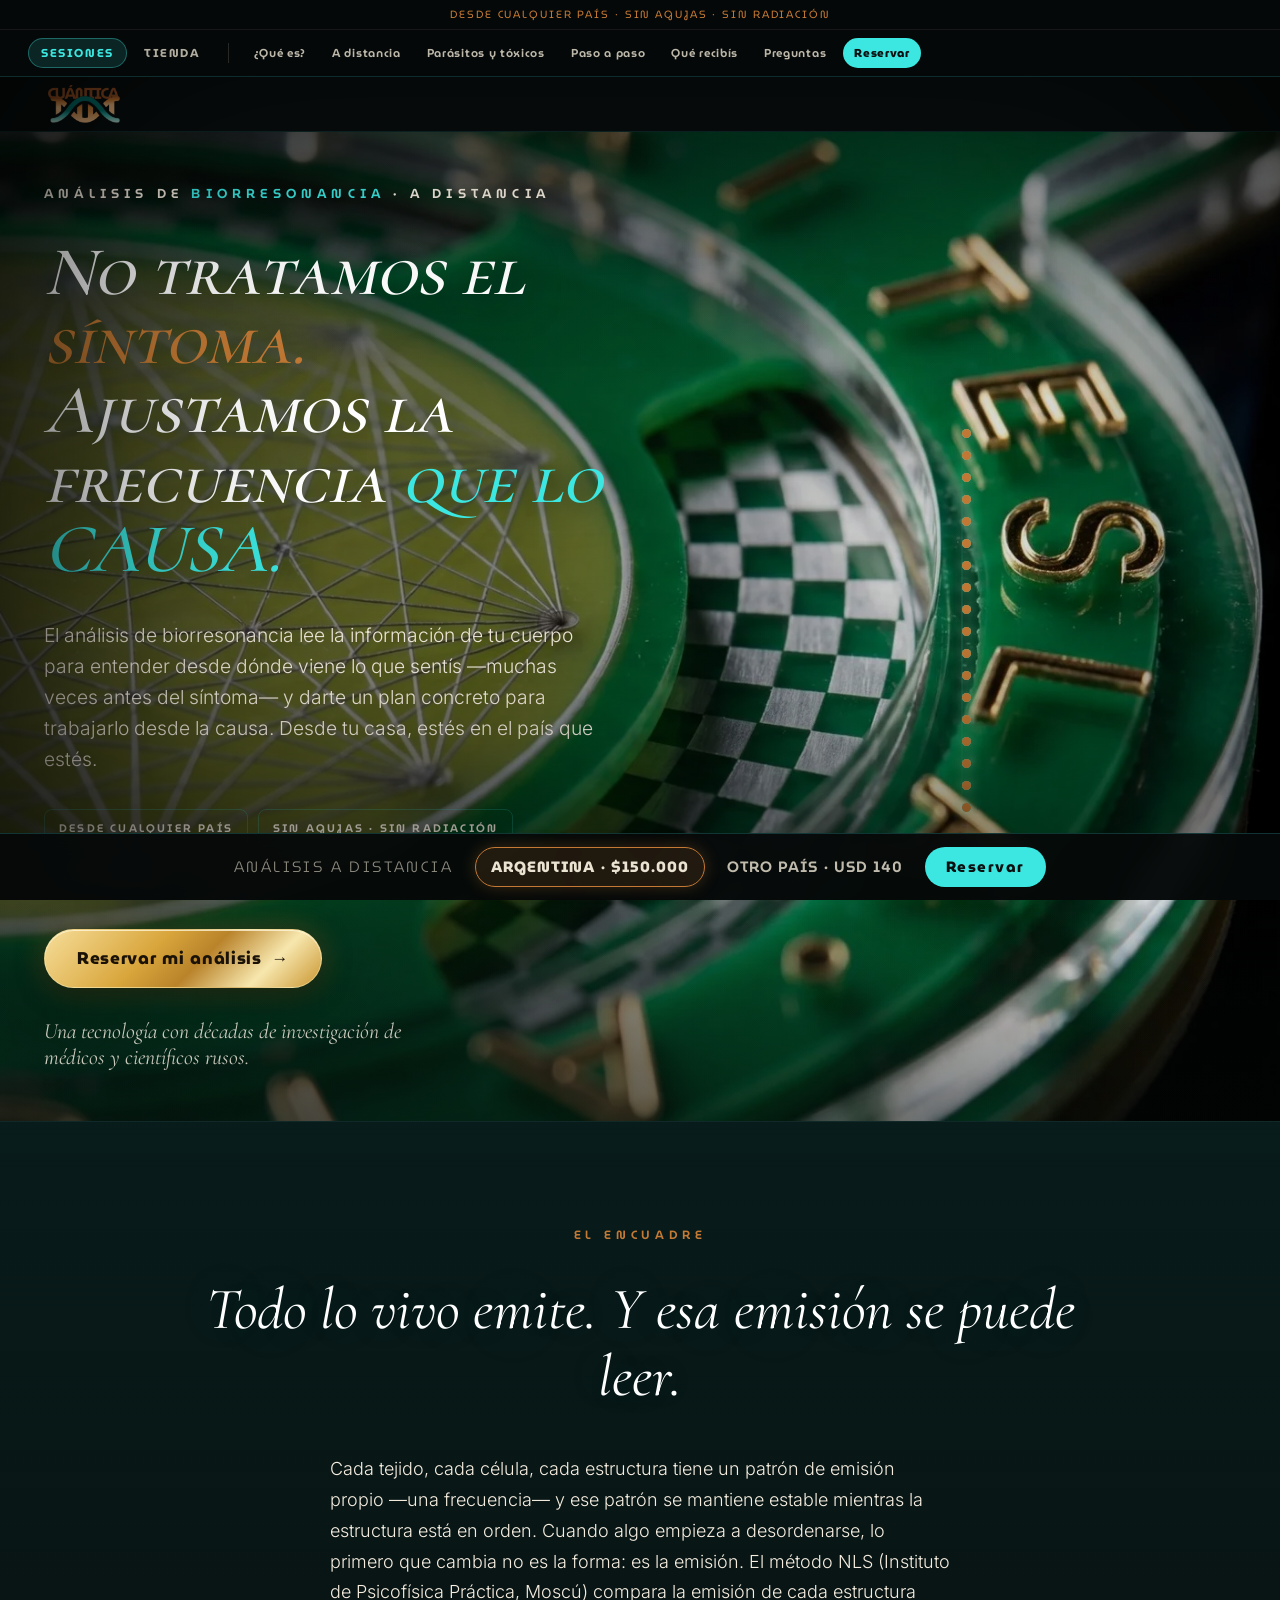
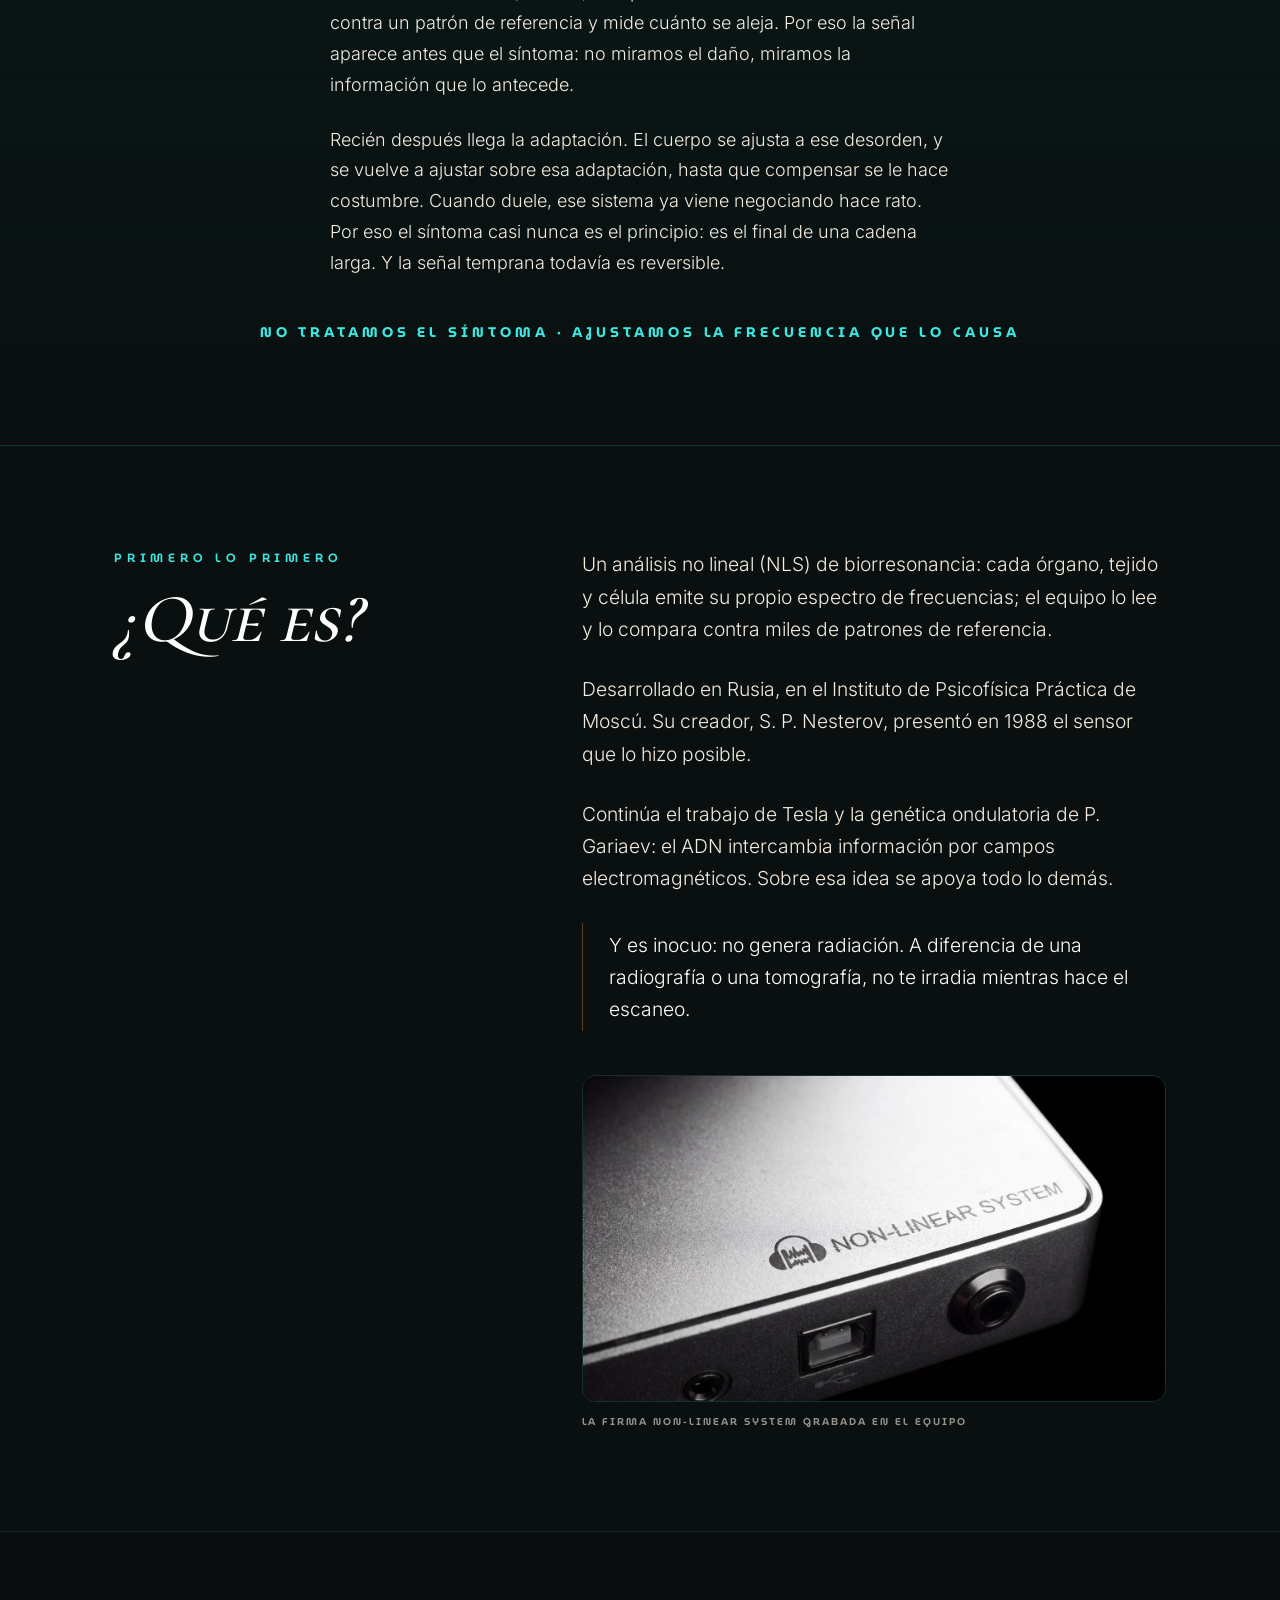
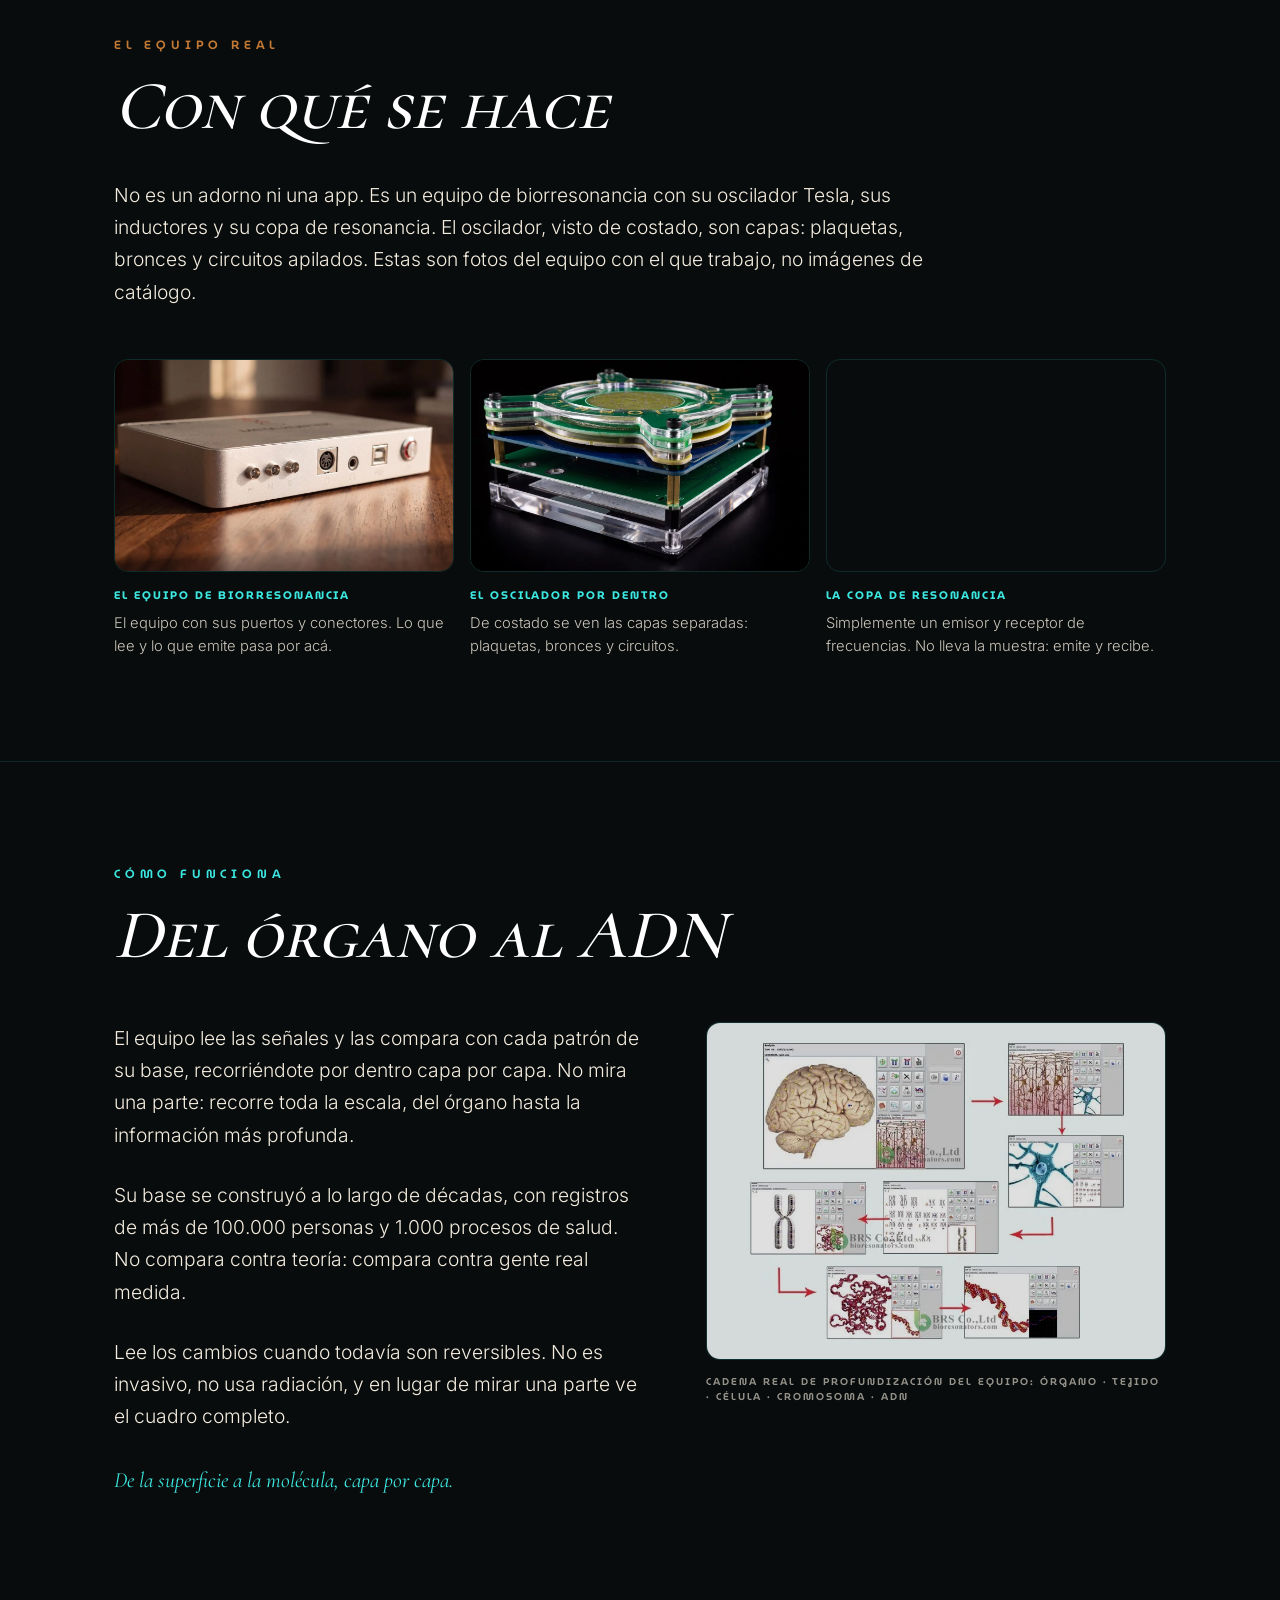
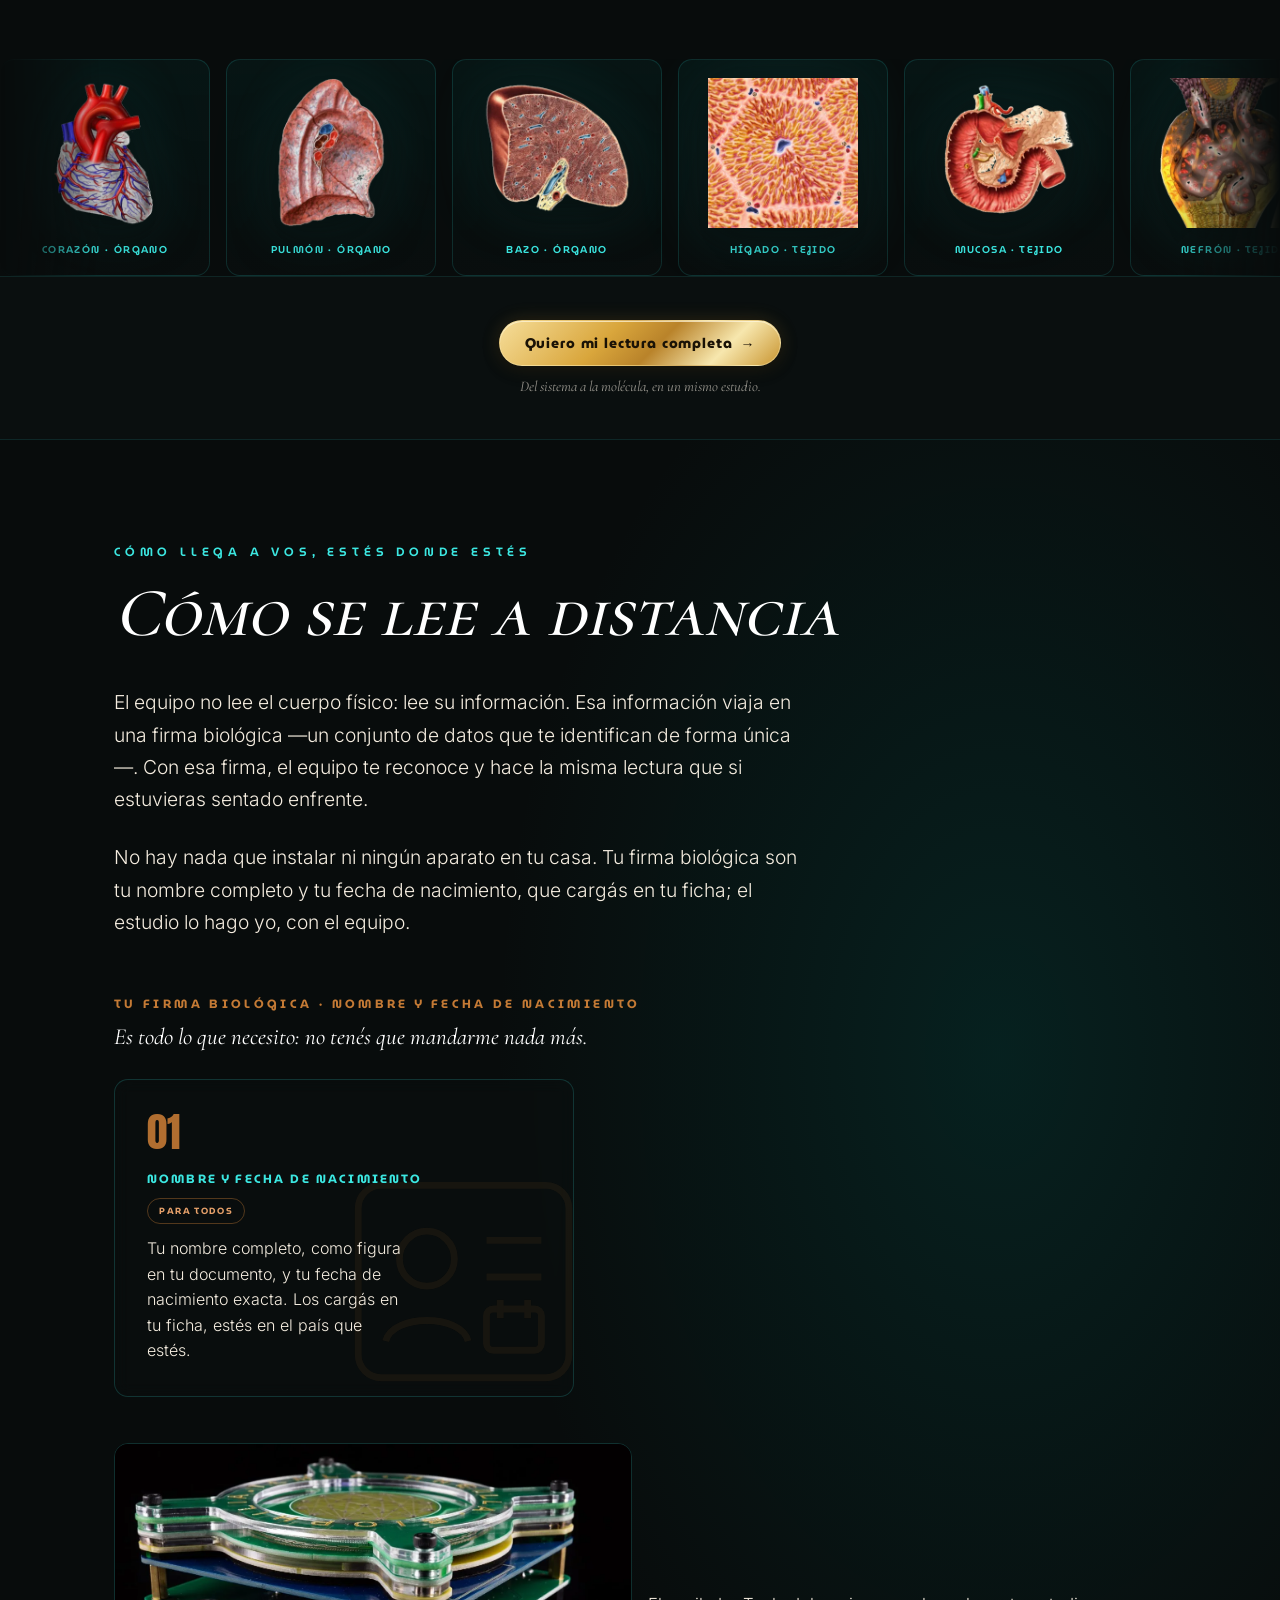
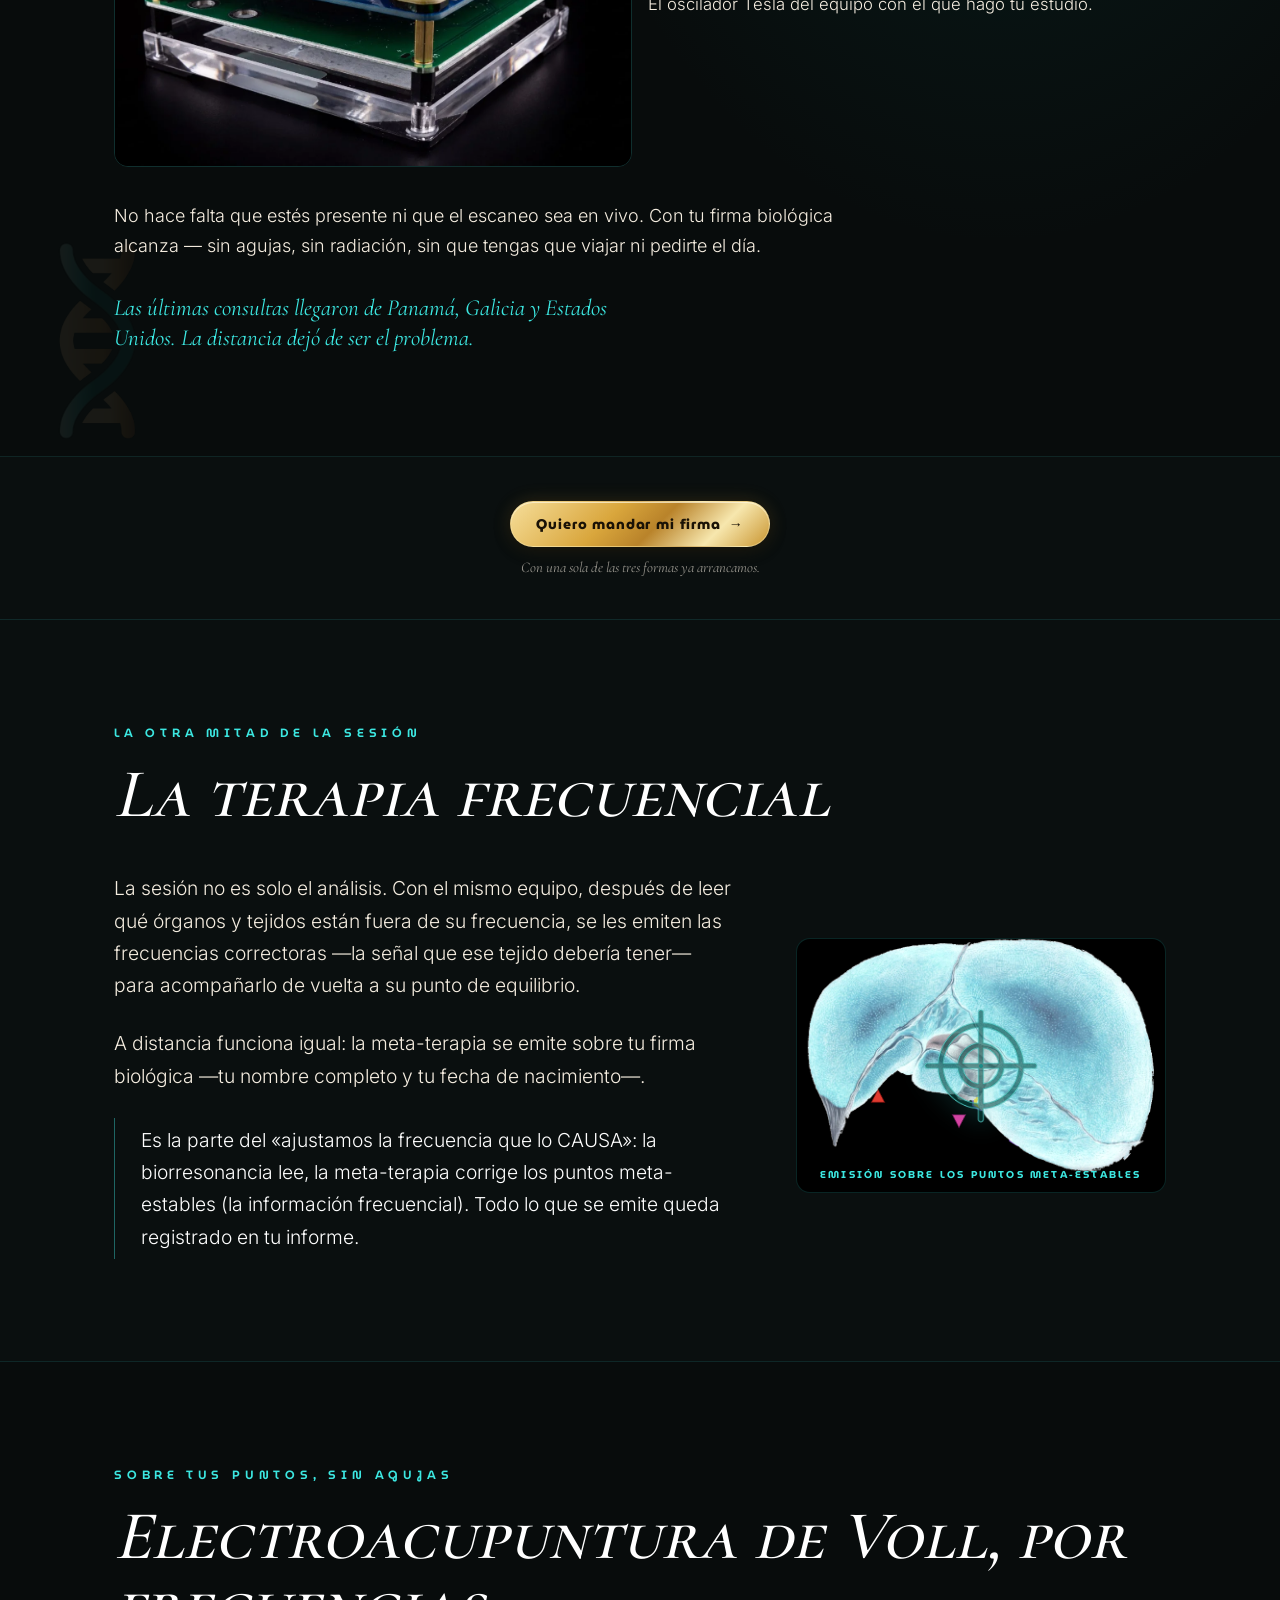
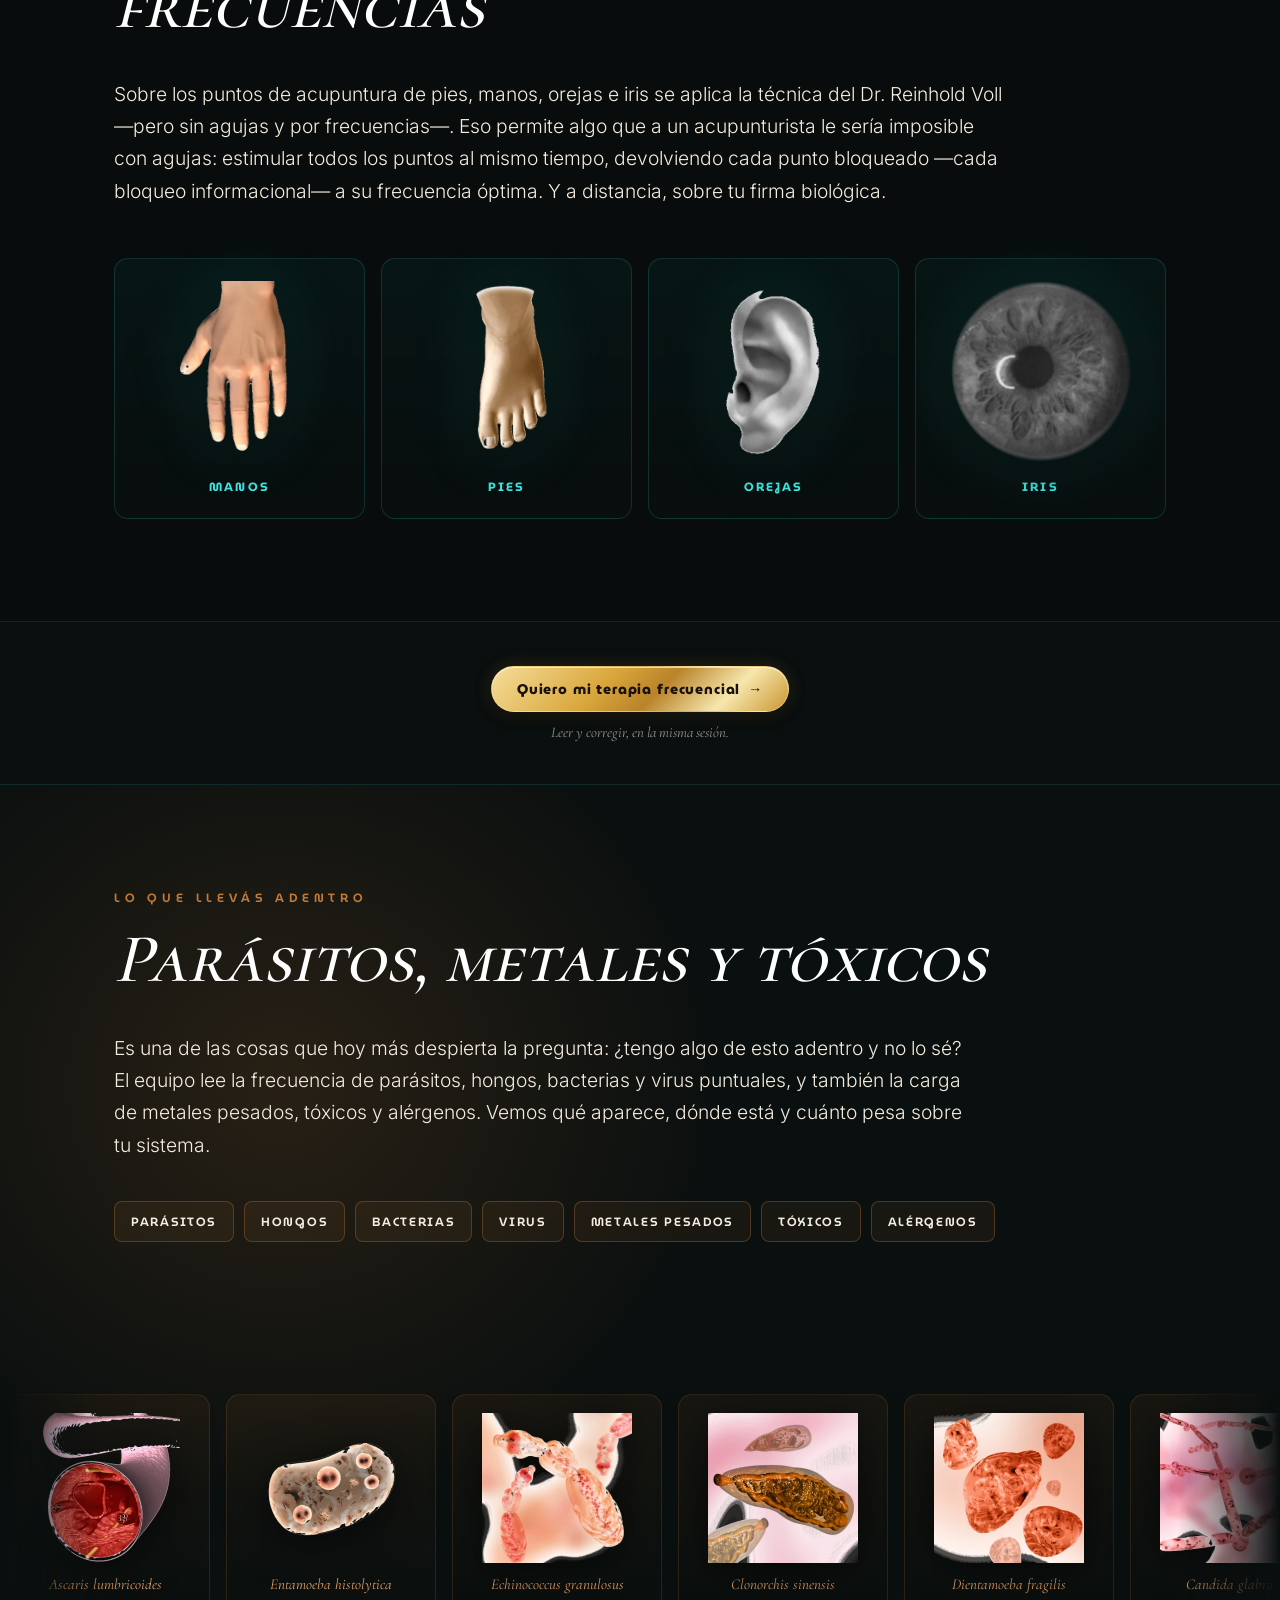
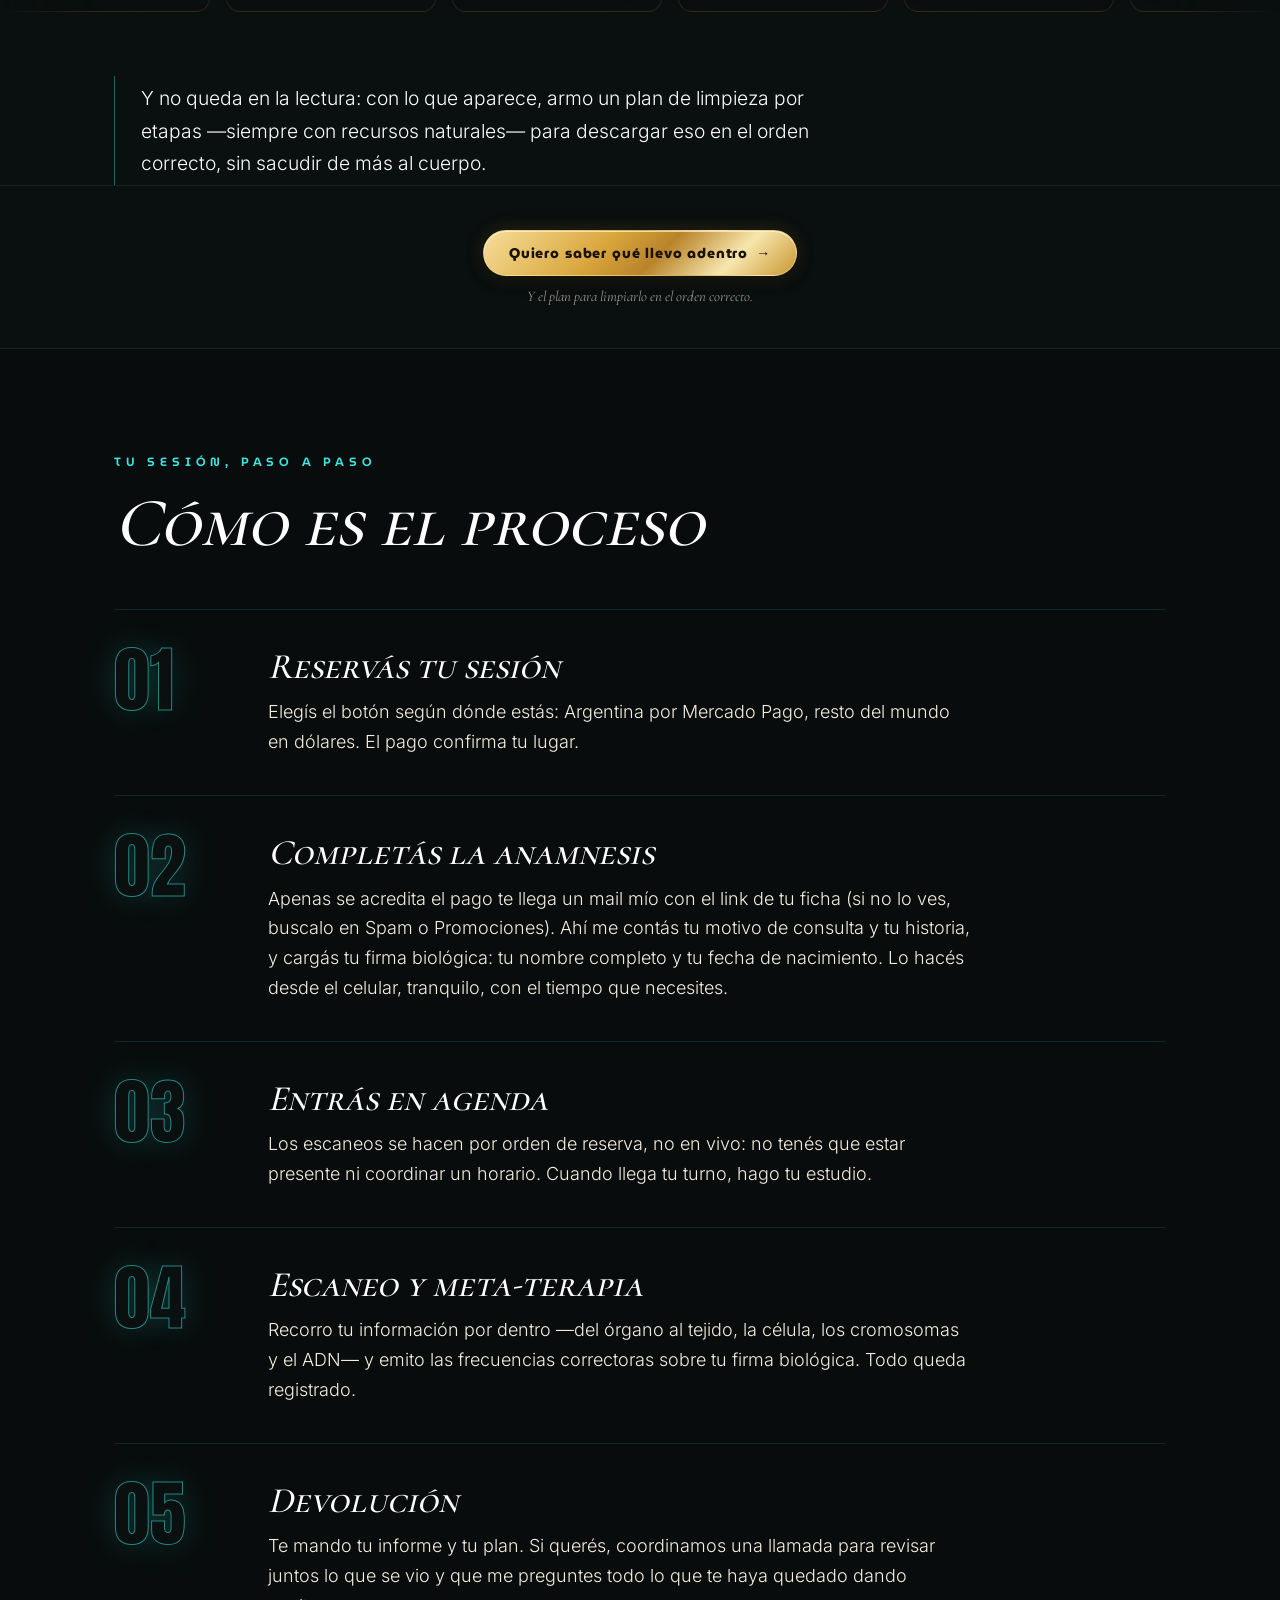
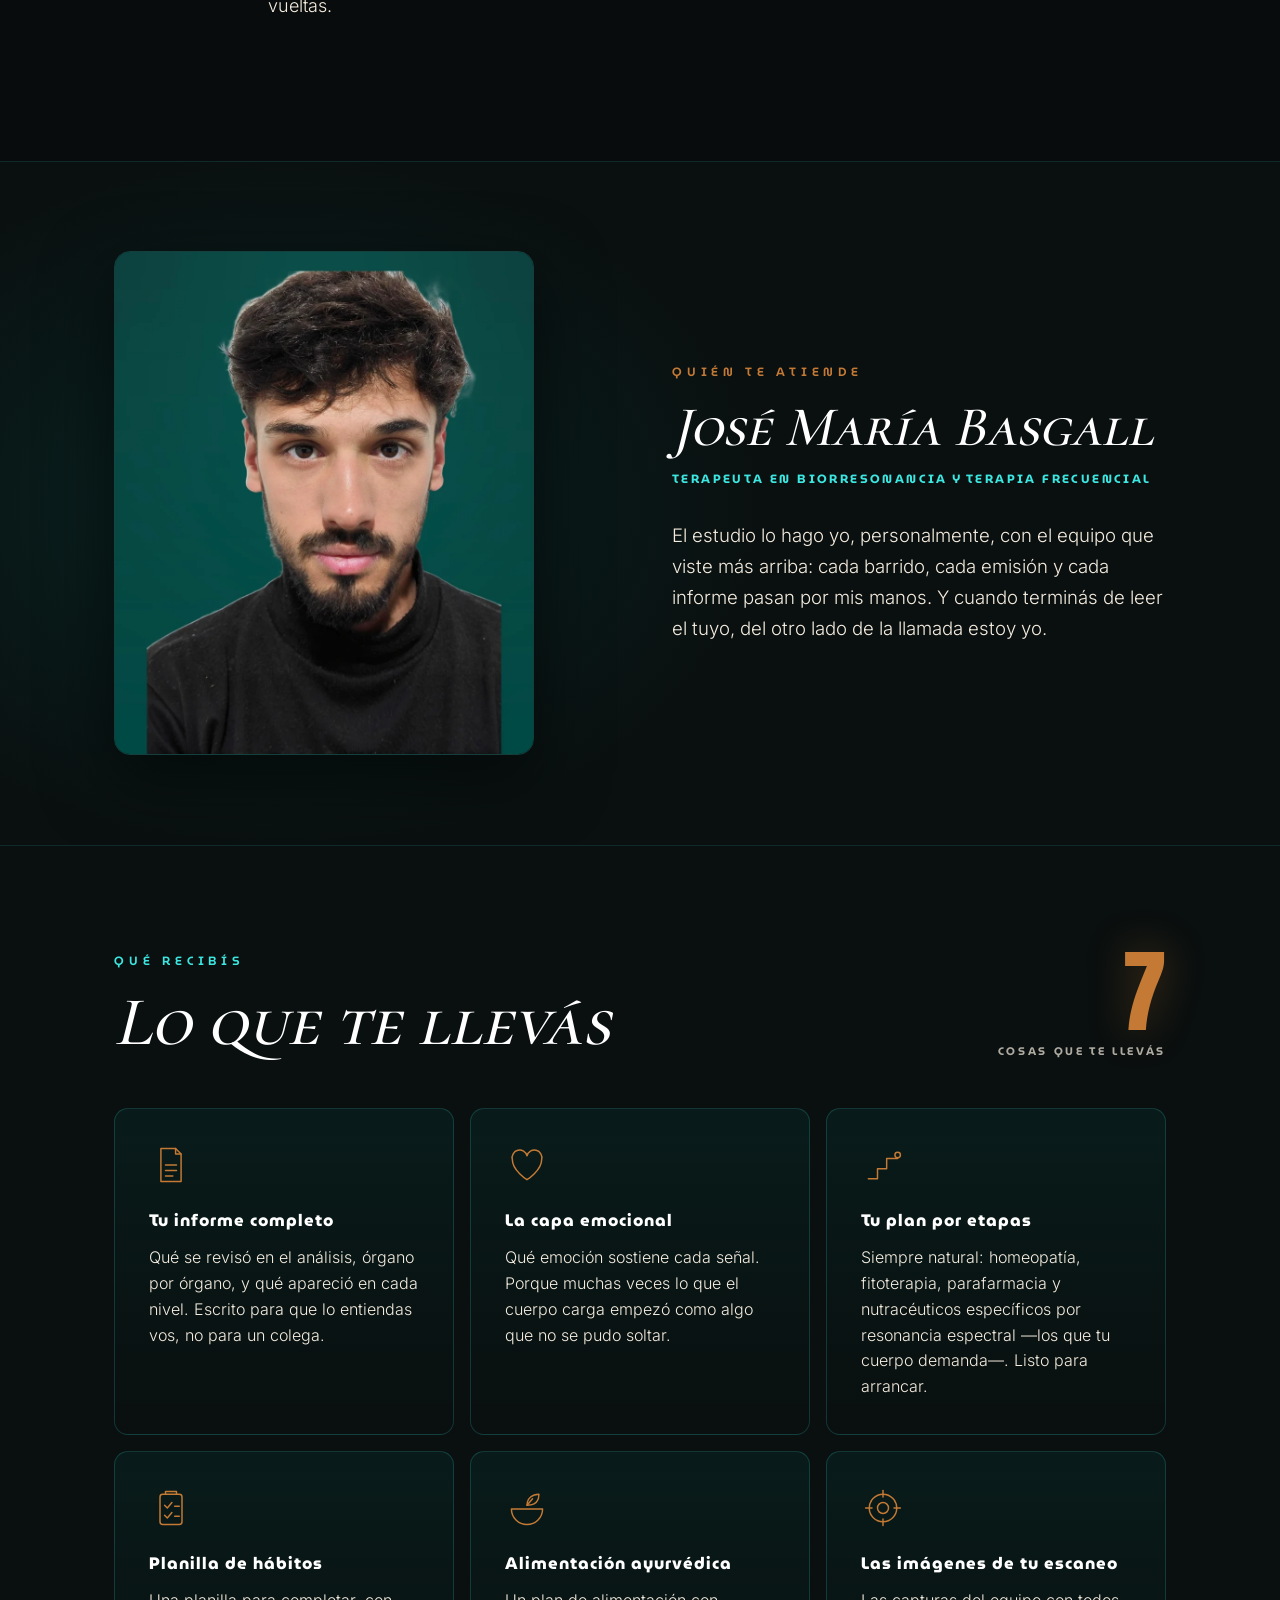
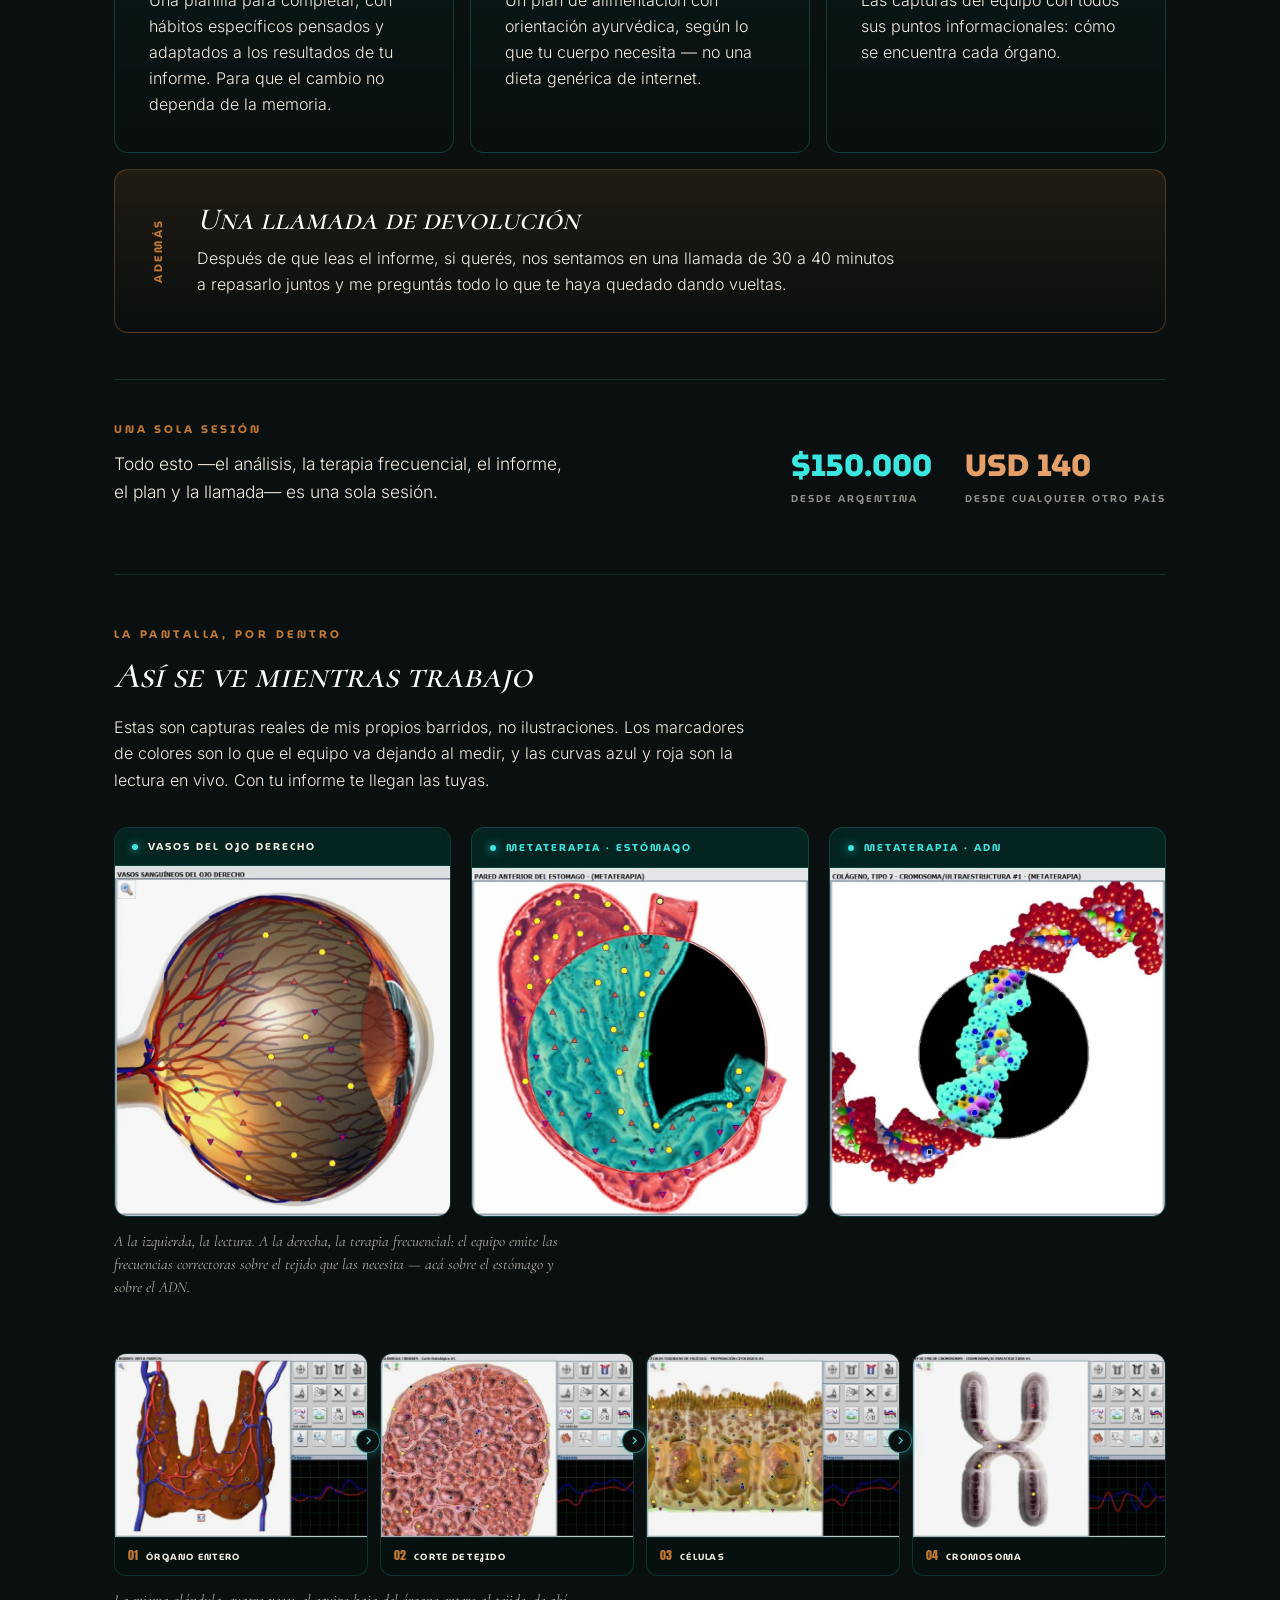
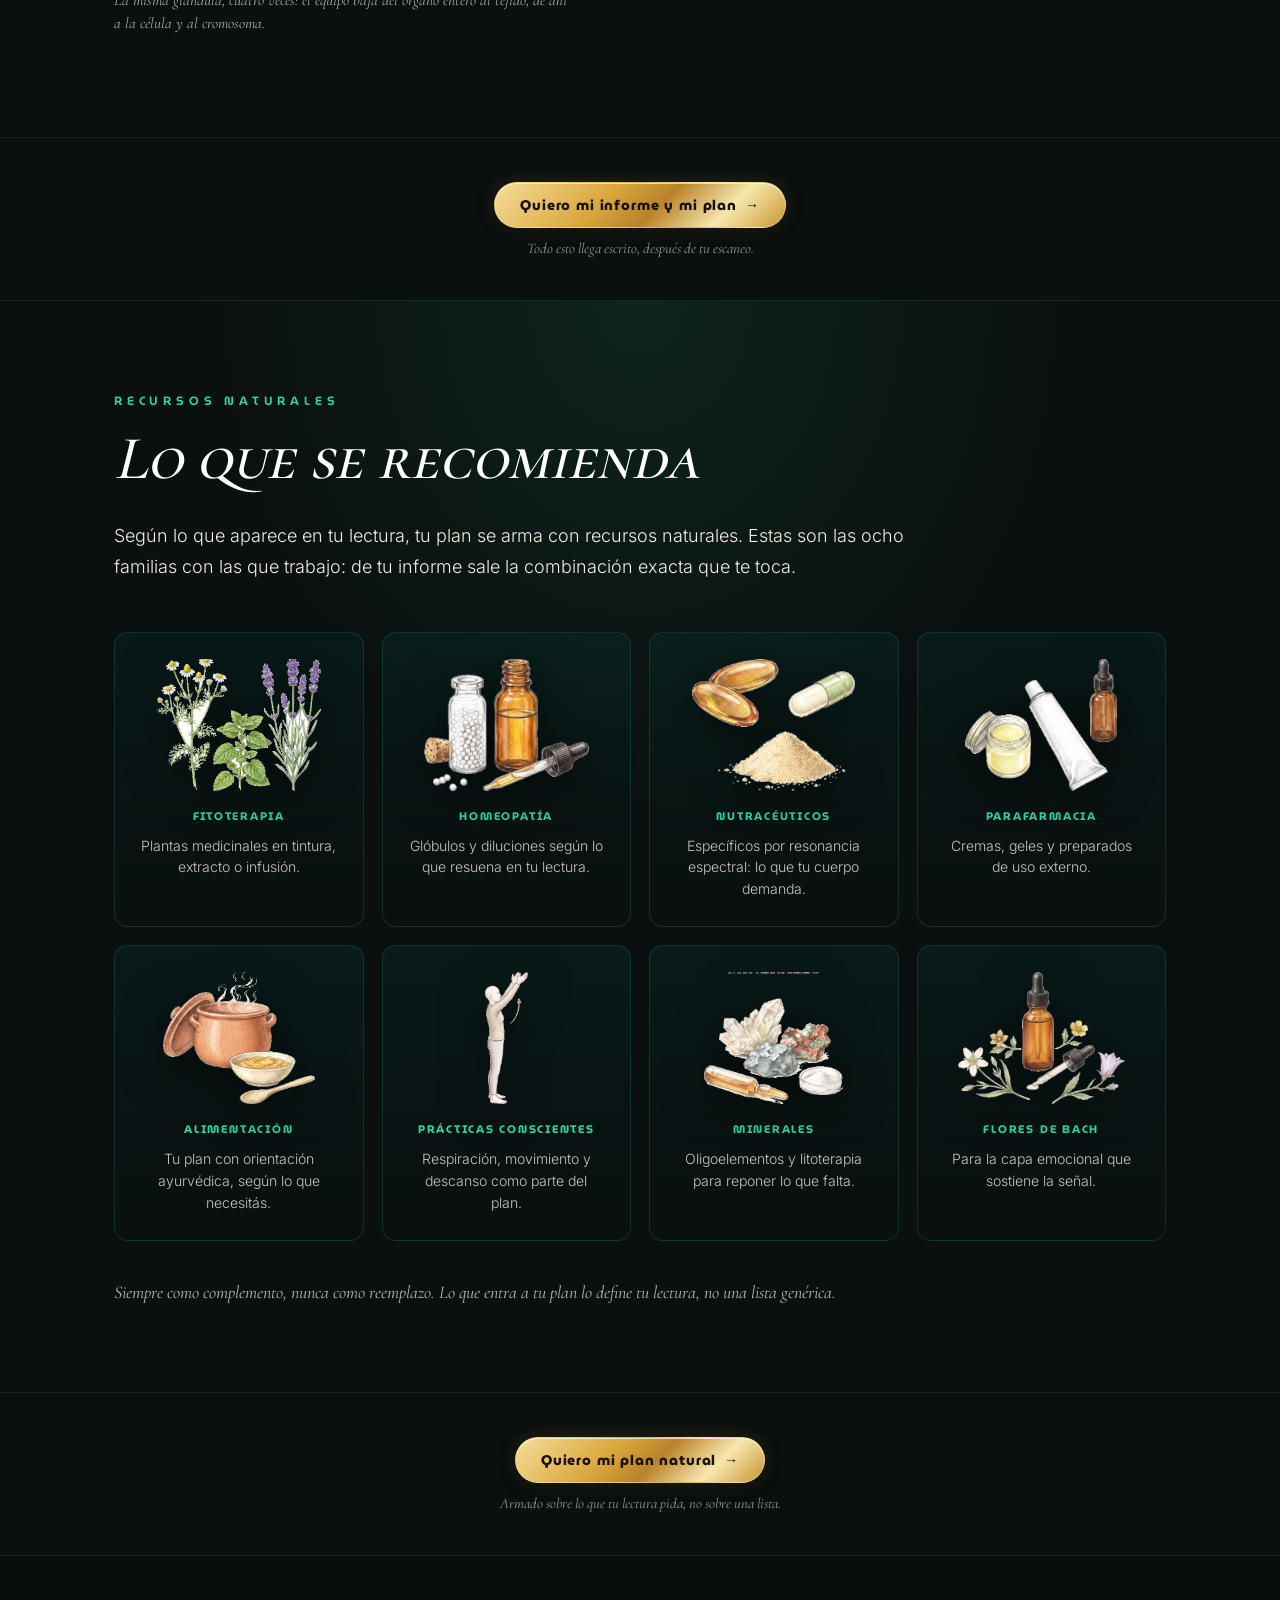
==== commit 7920bc56: "Pagina actualizada desde BioAnalyst" ====
--- a/index.html
+++ b/index.html
@@ -1672,6 +1672,11 @@
       <div style="display: grid; grid-template-columns: repeat(auto-fit, minmax(320px, 1fr)); gap: clamp(18px, 2.6vw, 32px) clamp(32px, 5vw, 72px); max-width: 1040px;">
         
           <div style="border-top: 1px solid rgba(60, 231, 225, 0.14); padding-top: clamp(16px, 2vw, 22px);">
+            <h3 style="font-family: &quot;Cormorant SC&quot;, serif; font-style: italic; font-weight: 500; font-size: clamp(21px, 2vw, 28px); line-height: 1.1; margin: 0px 0px 10px; color: rgb(255, 255, 255);"><span class="sc-interp">¿Cuántas sesiones necesito?</span></h3>
+            <p style="font-size: clamp(15px, 1.25vw, 18px); line-height: 1.62; color: rgb(245, 237, 224); margin: 0px; max-width: 48ch;"><span class="sc-interp">Una sola. Ahí va todo: el análisis, la terapia frecuencial, el informe, el plan y la devolución.</span></p>
+          </div>
+        
+          <div style="border-top: 1px solid rgba(60, 231, 225, 0.14); padding-top: clamp(16px, 2vw, 22px);">
             <h3 style="font-family: &quot;Cormorant SC&quot;, serif; font-style: italic; font-weight: 500; font-size: clamp(21px, 2vw, 28px); line-height: 1.1; margin: 0px 0px 10px; color: rgb(255, 255, 255);"><span class="sc-interp">¿Cuánto tarda?</span></h3>
             <p style="font-size: clamp(15px, 1.25vw, 18px); line-height: 1.62; color: rgb(245, 237, 224); margin: 0px; max-width: 48ch;"><span class="sc-interp">Tu informe llega en 2 a 6 días desde que se acredita el pago.</span></p>
           </div>
@@ -1687,6 +1692,11 @@
           </div>
         
           <div style="border-top: 1px solid rgba(60, 231, 225, 0.14); padding-top: clamp(16px, 2vw, 22px);">
+            <h3 style="font-family: &quot;Cormorant SC&quot;, serif; font-style: italic; font-weight: 500; font-size: clamp(21px, 2vw, 28px); line-height: 1.1; margin: 0px 0px 10px; color: rgb(255, 255, 255);"><span class="sc-interp">¿Puedo regalar una sesión?</span></h3>
+            <p style="font-size: clamp(15px, 1.25vw, 18px); line-height: 1.62; color: rgb(245, 237, 224); margin: 0px; max-width: 48ch;"><span class="sc-interp">Sí. La pagás vos, te llega el mail con el link de la ficha y se lo reenviás a quien se la regalás. Esa persona completa la ficha con sus datos. Sirve para cualquier país.</span></p>
+          </div>
+        
+          <div style="border-top: 1px solid rgba(60, 231, 225, 0.14); padding-top: clamp(16px, 2vw, 22px);">
             <h3 style="font-family: &quot;Cormorant SC&quot;, serif; font-style: italic; font-weight: 500; font-size: clamp(21px, 2vw, 28px); line-height: 1.1; margin: 0px 0px 10px; color: rgb(255, 255, 255);"><span class="sc-interp">¿Qué pasa con mis datos?</span></h3>
             <p style="font-size: clamp(15px, 1.25vw, 18px); line-height: 1.62; color: rgb(245, 237, 224); margin: 0px; max-width: 48ch;"><span class="sc-interp">Se usan una sola vez: para tu lectura. No se comparten ni se publican.</span></p>
           </div>
@@ -1704,6 +1714,10 @@
       </div>
       <div style="display: flex; flex-wrap: wrap; align-items: center; gap: clamp(14px, 2vw, 22px); margin: clamp(30px, 4vw, 46px) 0px 0px;">
         <p style="font-size: clamp(14px, 1.15vw, 17px); line-height: 1.6; color: rgb(245, 237, 224); opacity: 0.66; margin: 0px;"><span class="sc-interp">¿Te queda alguna duda antes de reservar?</span></p>
+        <a href="https://ig.me/m/cuantica.card?ref=sesiones" target="_blank" rel="noopener" class="scp3" style="display: inline-flex; align-items: center; gap: 9px; font-family: MuseoModerno, sans-serif; font-weight: 700; font-size: clamp(12px, 1.05vw, 13px); letter-spacing: 0.08em; color: rgb(47, 217, 160); border: 1px solid rgba(47, 217, 160, 0.42); border-radius: 999px; padding: 11px 22px; transition: border-color 0.3s, background 0.3s, color 0.3s;">
+          <svg viewBox="0 0 24 24" fill="none" stroke="currentColor" stroke-width="1.7" style="width: 16px; height: 16px; flex: 0 0 auto;"><rect x="3" y="3" width="18" height="18" rx="5"></rect><circle cx="12" cy="12" r="4.4"></circle><circle cx="17.2" cy="6.8" r="1.1" fill="currentColor" stroke="none"></circle></svg>
+          <span class="sc-interp">Escribime por Instagram</span>
+        </a>
         <a href="https://wa.me/5493434518981?text=Hola%20Jose!%20Vengo%20de%20la%20pagina%20del%20analisis%20a%20distancia%20y%20me%20quedo%20una%20duda%20antes%20de%20reservar" target="_blank" rel="noopener" class="scp3" style="display: inline-flex; align-items: center; gap: 9px; font-family: MuseoModerno, sans-serif; font-weight: 700; font-size: clamp(12px, 1.05vw, 13px); letter-spacing: 0.08em; color: rgb(47, 217, 160); border: 1px solid rgba(47, 217, 160, 0.42); border-radius: 999px; padding: 11px 22px; transition: border-color 0.3s, background 0.3s, color 0.3s;">
           <svg viewBox="0 0 24 24" fill="currentColor" style="width: 16px; height: 16px; flex: 0 0 auto;"><path d="M12.04 2C6.58 2 2.13 6.45 2.13 11.91c0 1.75.46 3.45 1.32 4.95L2 22l5.25-1.38a9.9 9.9 0 0 0 4.79 1.22h.01c5.46 0 9.91-4.45 9.91-9.91 0-2.65-1.03-5.14-2.9-7.01A9.82 9.82 0 0 0 12.04 2Zm0 18.02h-.01a8.2 8.2 0 0 1-4.19-1.15l-.3-.18-3.12.82.83-3.04-.2-.31a8.19 8.19 0 0 1-1.26-4.38c0-4.54 3.7-8.23 8.25-8.23 2.2 0 4.27.86 5.83 2.42a8.18 8.18 0 0 1 2.41 5.82c0 4.54-3.7 8.23-8.24 8.23Zm4.52-6.16c-.25-.13-1.47-.72-1.69-.81-.23-.08-.39-.12-.56.13-.16.24-.64.8-.78.97-.14.16-.29.18-.54.06-.25-.13-1.05-.39-1.99-1.23-.74-.66-1.23-1.47-1.38-1.72-.14-.25-.01-.38.11-.5.11-.11.25-.29.37-.43.13-.15.17-.25.25-.41.08-.17.04-.31-.02-.43-.06-.13-.56-1.35-.77-1.84-.2-.48-.4-.42-.56-.43h-.47c-.17 0-.43.06-.66.31-.23.25-.86.85-.86 2.07 0 1.22.89 2.4 1.01 2.56.12.17 1.75 2.67 4.23 3.74.59.26 1.05.41 1.41.52.59.19 1.13.16 1.56.1.48-.07 1.47-.6 1.68-1.18.21-.58.21-1.08.14-1.18-.06-.11-.22-.17-.47-.29Z"></path></svg>
           <span class="sc-interp">Escribime por WhatsApp</span>
@@ -1743,7 +1757,7 @@
     </div>
   </section>
 
-  <section id="novedades"><style>#novedades{border-top:1px solid rgba(60,231,225,.12);padding:clamp(48px,8vw,84px) clamp(18px,6vw,64px);background:radial-gradient(ellipse at 50% 0%,rgba(0,60,56,.5),rgba(6,9,9,0) 68%);}.nv-caja{max-width:680px;margin:0 auto;text-align:center;border:1px solid rgba(196,122,53,.38);border-radius:18px;padding:clamp(28px,5vw,46px) clamp(20px,4vw,40px);background:rgba(0,60,56,.18);box-shadow:0 0 44px rgba(0,107,100,.14);}.nv-ojo{font-family:MuseoModerno,Verdana,sans-serif;font-size:11px;font-weight:700;letter-spacing:.24em;color:#C47A35;margin:0 0 14px;}.nv-titulo{font-family:Cormorant,Georgia,serif;font-weight:600;font-size:clamp(26px,4.4vw,38px);line-height:1.15;color:#EAE3D2;margin:0 0 12px;}.nv-texto{font-family:MuseoModerno,Verdana,sans-serif;font-size:14px;line-height:1.75;color:rgba(234,227,210,.78);max-width:52ch;margin:0 auto 26px;}.nv-boton{display:inline-block;font-family:MuseoModerno,Verdana,sans-serif;font-weight:800;font-size:13px;letter-spacing:.1em;color:#0A0F0F;background:#3CE7E1;padding:13px 30px;border-radius:999px;text-decoration:none;}.nv-boton:hover{background:#EAE3D2;color:#0A0F0F;}.nv-como{font-family:MuseoModerno,Verdana,sans-serif;font-size:11.5px;line-height:1.7;color:rgba(234,227,210,.55);margin:16px auto 0;max-width:46ch;}</style><div class="nv-caja"><p class="nv-ojo">LA LISTA DE CUÁNTICA</p><h2 class="nv-titulo">Enterate antes que nadie</h2><p class="nv-texto">Fechas especiales, ofertas para regalar una sesión y los cupos de cada semana. Te escribo solo cuando hay algo que valga la pena.</p><a class="nv-boton" href="mailto:tarjetacuantica0@gmail.com?subject=Quiero%20recibir%20las%20novedades%20de%20CUANTICA&body=Hola%20Jose%21%20Quiero%20sumarme%20a%20la%20lista%20de%20novedades%20de%20CUANTICA.%20Con%20mandar%20este%20mail%20asi%20como%20esta%2C%20ya%20queda%20anotado%20mi%20correo.">Quiero recibir las novedades</a><p class="nv-como">Se abre tu correo con el mensaje ya escrito: lo mandás tal cual y ya estás en la lista.</p></div></section><footer style="border-top: 1px solid rgba(60, 231, 225, 0.12); background: rgb(6, 9, 9);">
+  <section id="novedades"><style>#novedades{border-top:1px solid rgba(60,231,225,.12);padding:clamp(48px,8vw,84px) clamp(18px,6vw,64px);background:radial-gradient(ellipse at 50% 0%,rgba(0,60,56,.5),rgba(6,9,9,0) 68%);}.nv-caja{max-width:680px;margin:0 auto;text-align:center;border:1px solid rgba(196,122,53,.38);border-radius:18px;padding:clamp(28px,5vw,46px) clamp(20px,4vw,40px);background:rgba(0,60,56,.18);box-shadow:0 0 44px rgba(0,107,100,.14);}.nv-ojo{font-family:MuseoModerno,Verdana,sans-serif;font-size:11px;font-weight:700;letter-spacing:.24em;color:#C47A35;margin:0 0 14px;}.nv-titulo{font-family:Cormorant,Georgia,serif;font-weight:600;font-size:clamp(26px,4.4vw,38px);line-height:1.15;color:#EAE3D2;margin:0 0 12px;}.nv-texto{font-family:MuseoModerno,Verdana,sans-serif;font-size:14px;line-height:1.75;color:rgba(234,227,210,.78);max-width:52ch;margin:0 auto 26px;}.nv-boton{display:inline-block;font-family:MuseoModerno,Verdana,sans-serif;font-weight:800;font-size:13px;letter-spacing:.1em;color:#0A0F0F;background:#3CE7E1;padding:13px 30px;border-radius:999px;text-decoration:none;}.nv-boton:hover{background:#EAE3D2;color:#0A0F0F;}.nv-form{display:flex;flex-wrap:wrap;justify-content:center;align-items:center;gap:10px;max-width:520px;margin:0 auto;}.nv-label{position:absolute;width:1px;height:1px;overflow:hidden;clip:rect(0 0 0 0);white-space:nowrap;}.nv-form input[type=email]{flex:1 1 220px;min-width:0;font-family:MuseoModerno,Verdana,sans-serif;font-size:14px;color:#EAE3D2;background:rgba(6,9,9,.55);border:1px solid rgba(60,231,225,.35);border-radius:999px;padding:12px 20px;outline:none;}.nv-form input[type=email]::placeholder{color:rgba(234,227,210,.45);}.nv-form input[type=email]:focus{border-color:#3CE7E1;box-shadow:0 0 0 3px rgba(60,231,225,.18);}button.nv-boton{border:0;cursor:pointer;}button.nv-boton:focus-visible{outline:2px solid #EAE3D2;outline-offset:3px;}.nv-como{font-family:MuseoModerno,Verdana,sans-serif;font-size:11.5px;line-height:1.7;color:rgba(234,227,210,.55);margin:16px auto 0;max-width:46ch;}</style><div class="nv-caja"><p class="nv-ojo">LA LISTA DE CUÁNTICA</p><h2 class="nv-titulo">Enterate antes que nadie</h2><p class="nv-texto">Fechas especiales, ofertas para regalar una sesión y los cupos de cada semana. Te escribo solo cuando hay algo que valga la pena.</p><form method="post" action="https://cuantica-card.com/contact#nv" accept-charset="UTF-8" class="nv-form"><input type="hidden" name="form_type" value="customer"><input type="hidden" name="utf8" value="✓"><input type="hidden" name="contact[tags]" value="sesiones,novedades-web"><label for="nv-email" class="nv-label">Tu mail</label><input id="nv-email" type="email" name="contact[email]" required autocomplete="email" placeholder="tu@mail.com"><button type="submit" class="nv-boton">Quiero recibir las novedades</button></form><p class="nv-como">Te escribo sólo cuando hay algo que valga la pena. Te podés dar de baja cuando quieras.</p></div></section><footer style="border-top: 1px solid rgba(60, 231, 225, 0.12); background: rgb(6, 9, 9);">
     <div style="max-width: 1180px; margin: 0px auto; padding: clamp(40px, 5vw, 66px) clamp(20px, 5vw, 64px); display: flex; flex-wrap: wrap; gap: 24px; align-items: center; justify-content: space-between;">
       <div style="display: flex; align-items: center; gap: clamp(18px, 2.4vw, 28px);">
         <img loading="lazy" decoding="async" src="assets/jose-v2.webp" alt="José María Basgall" style="width: clamp(96px, 10vw, 124px); height: auto; aspect-ratio: 4 / 5; object-fit: cover; border-radius: 12px; border: 1px solid rgba(60, 231, 225, 0.24); box-shadow: rgba(0, 0, 0, 0.5) 0px 10px 34px; display: block;">
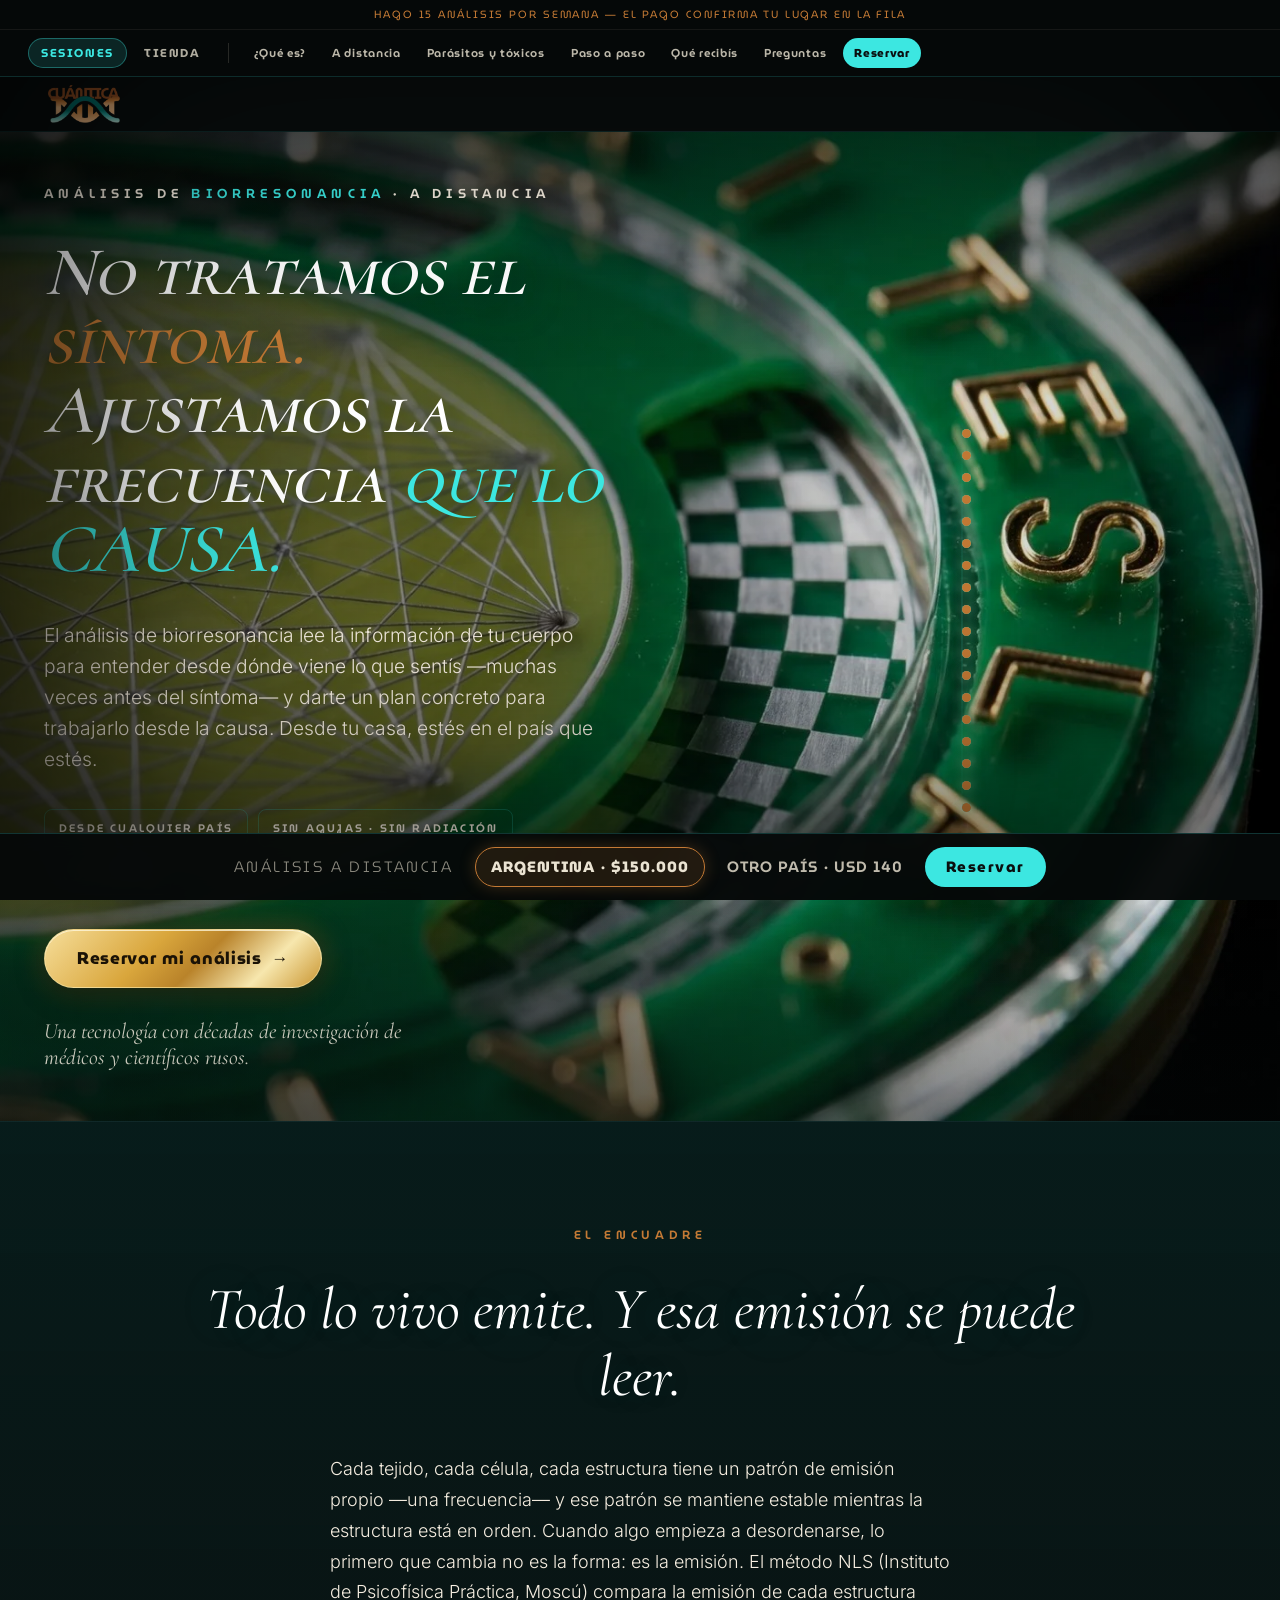
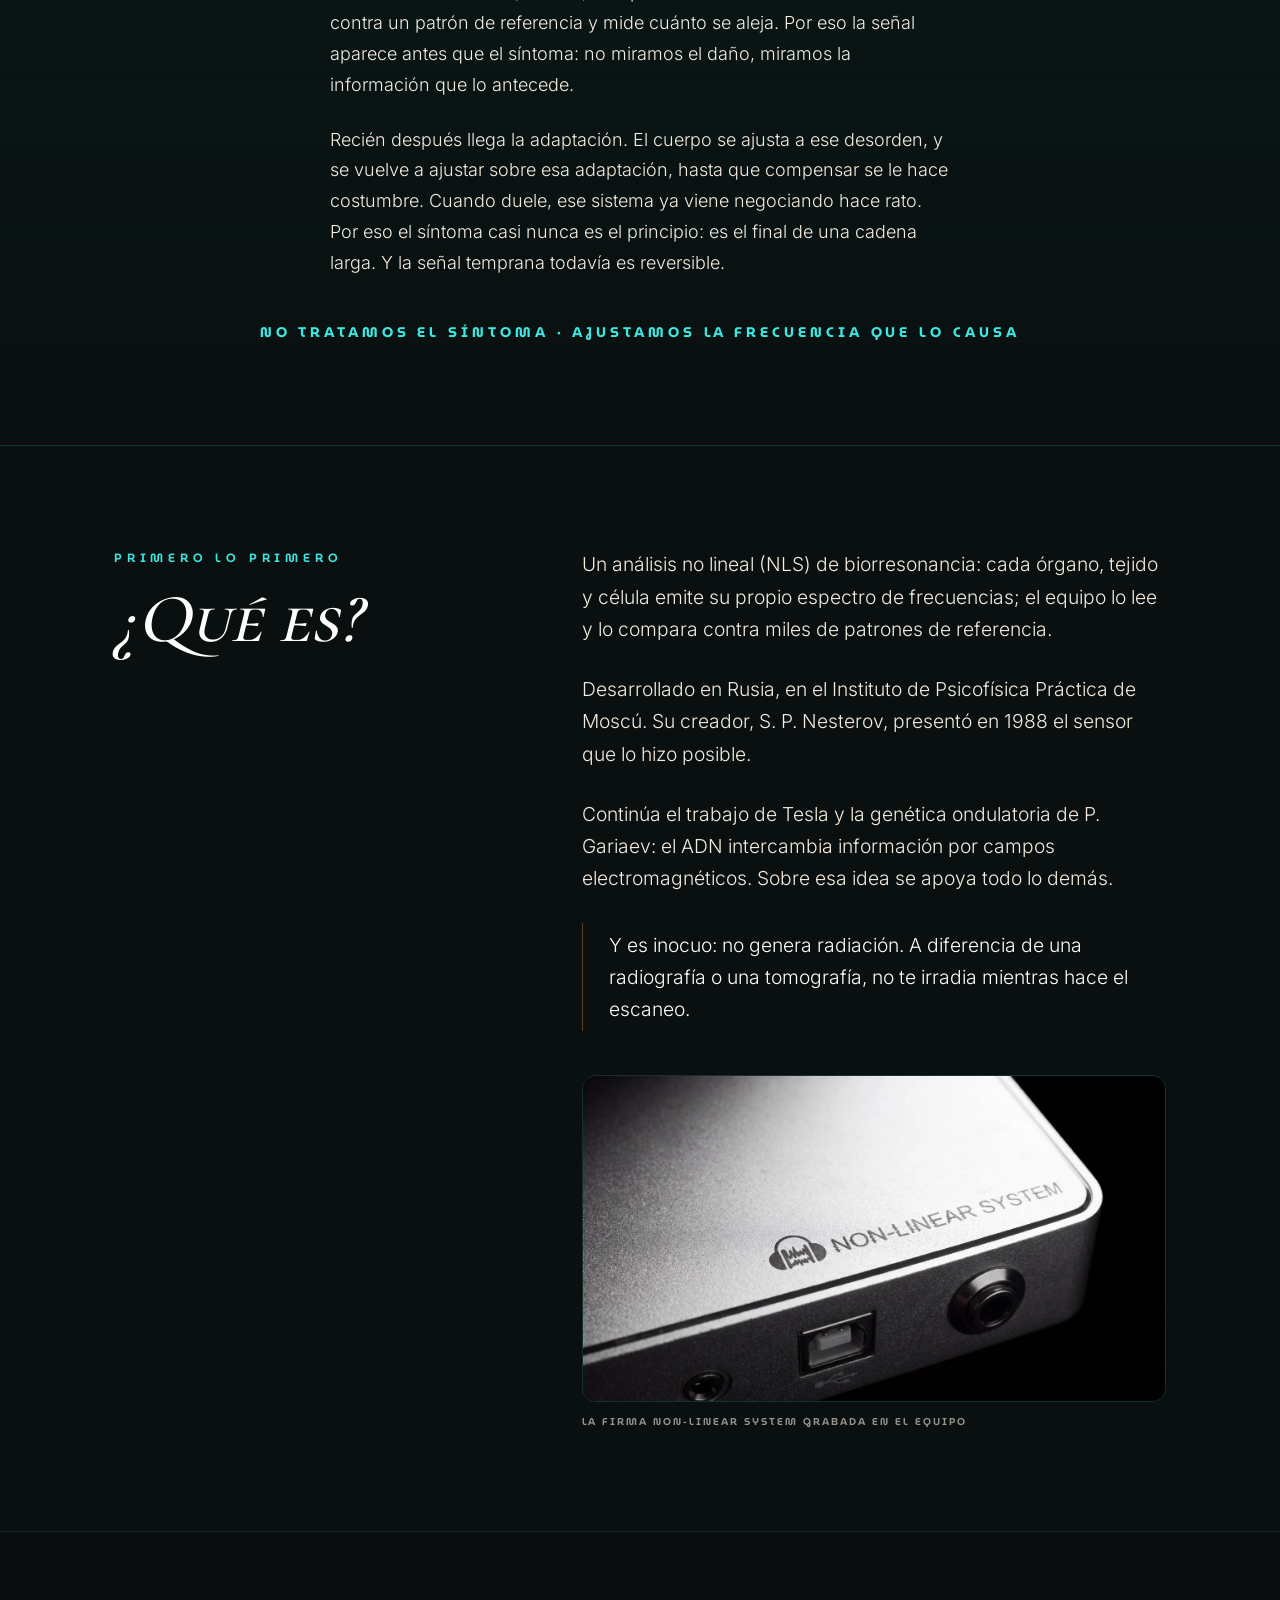
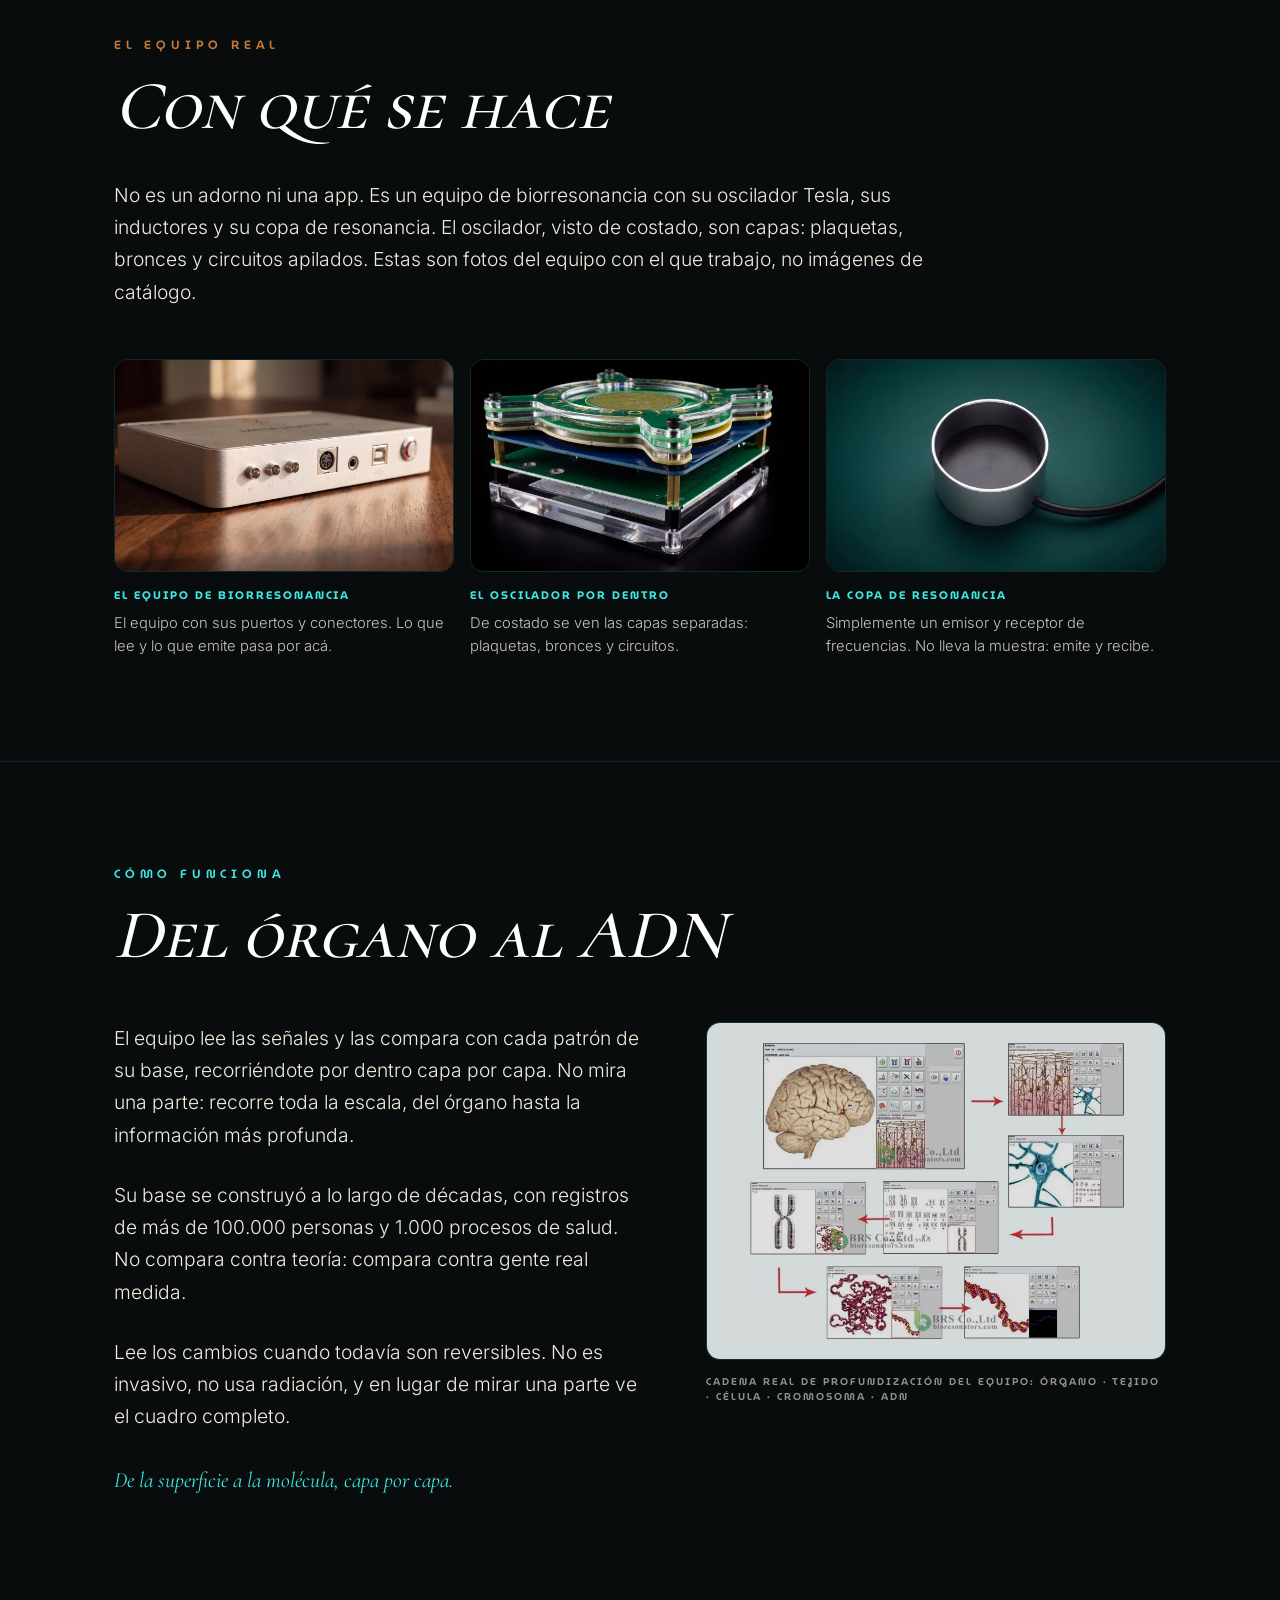
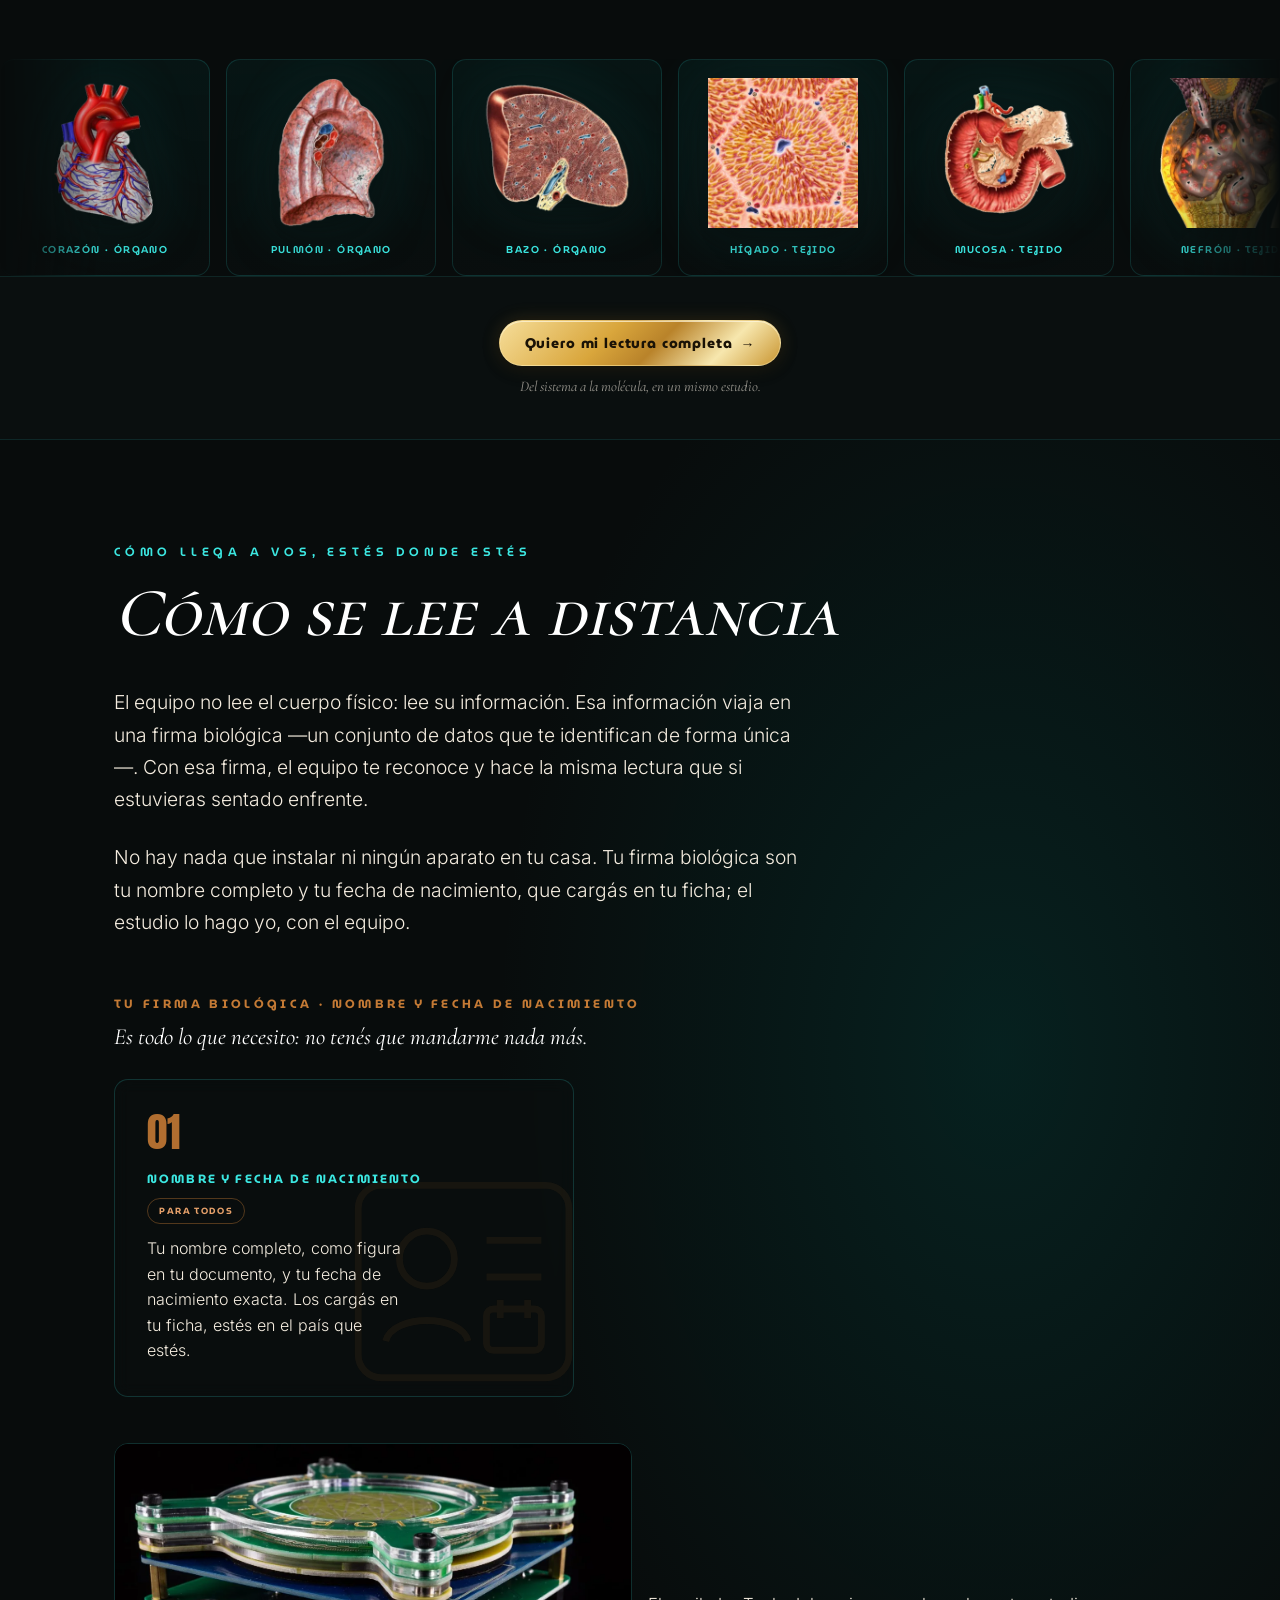
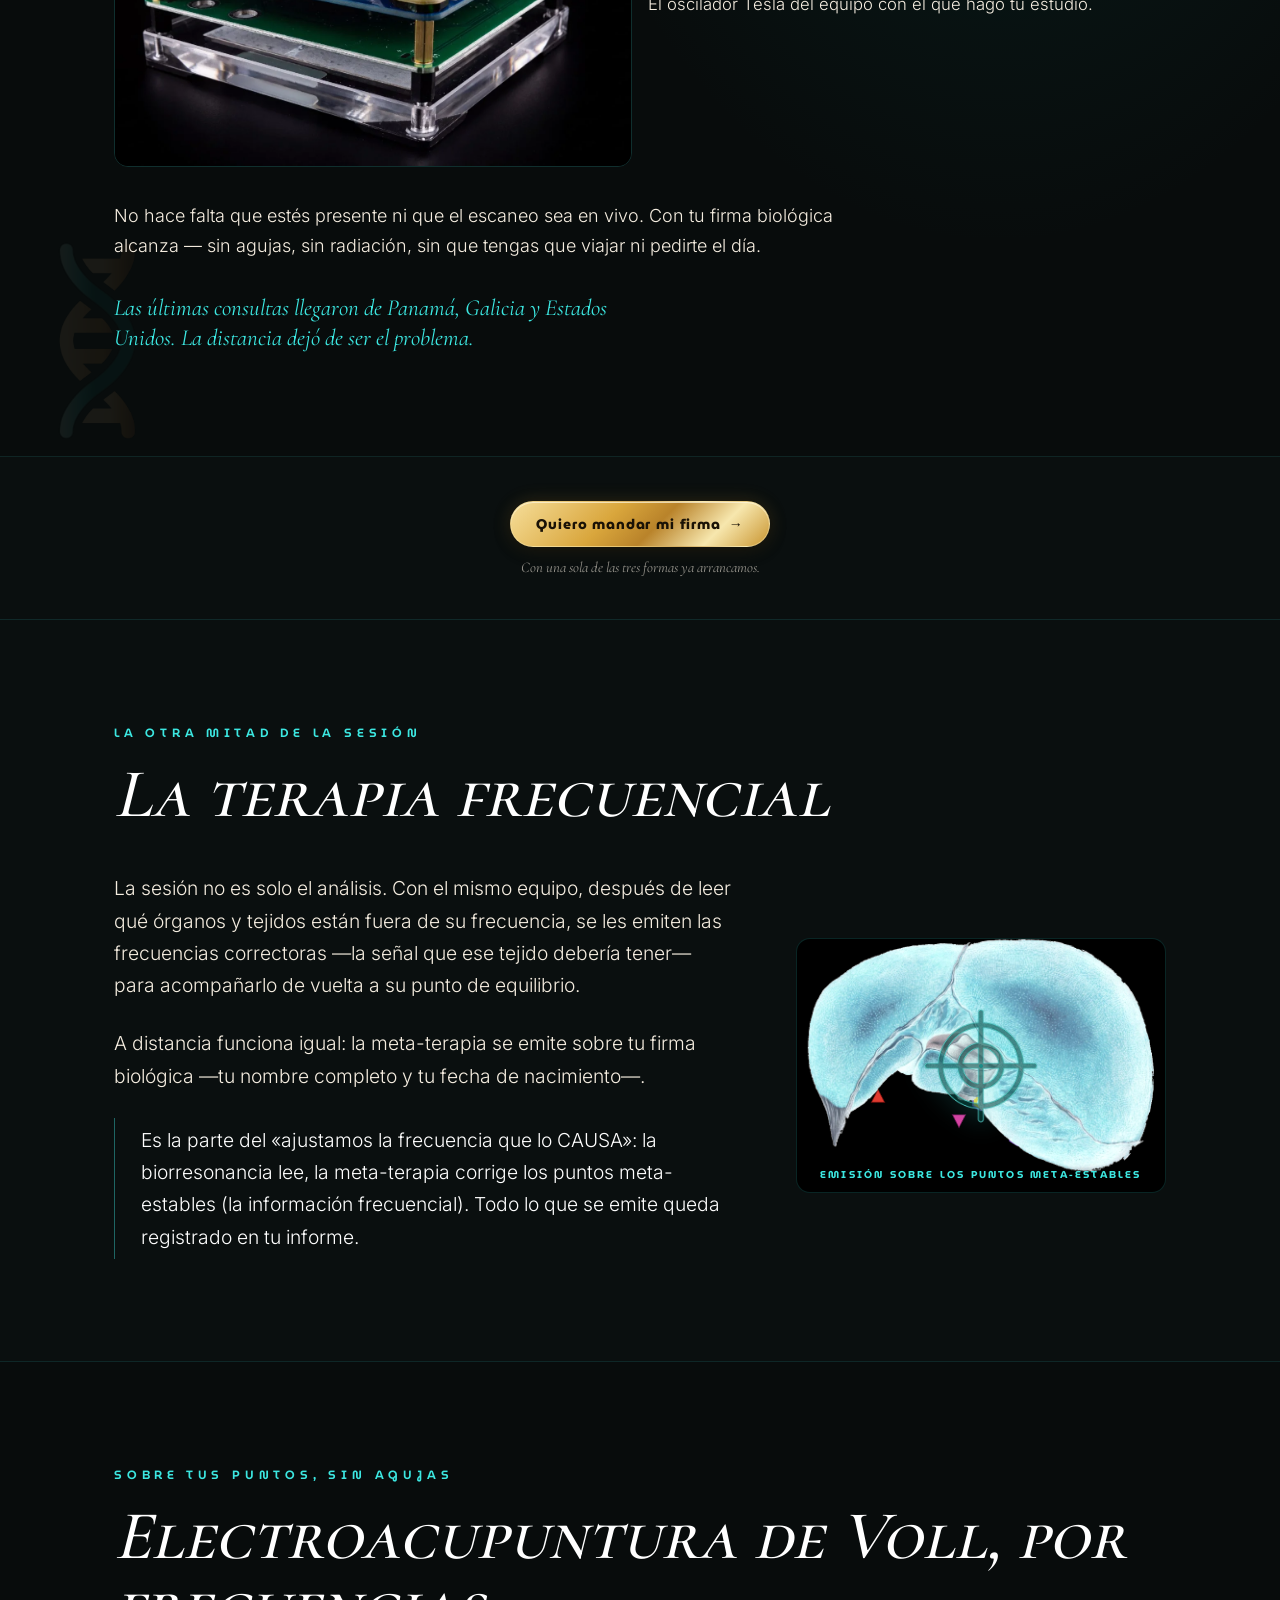
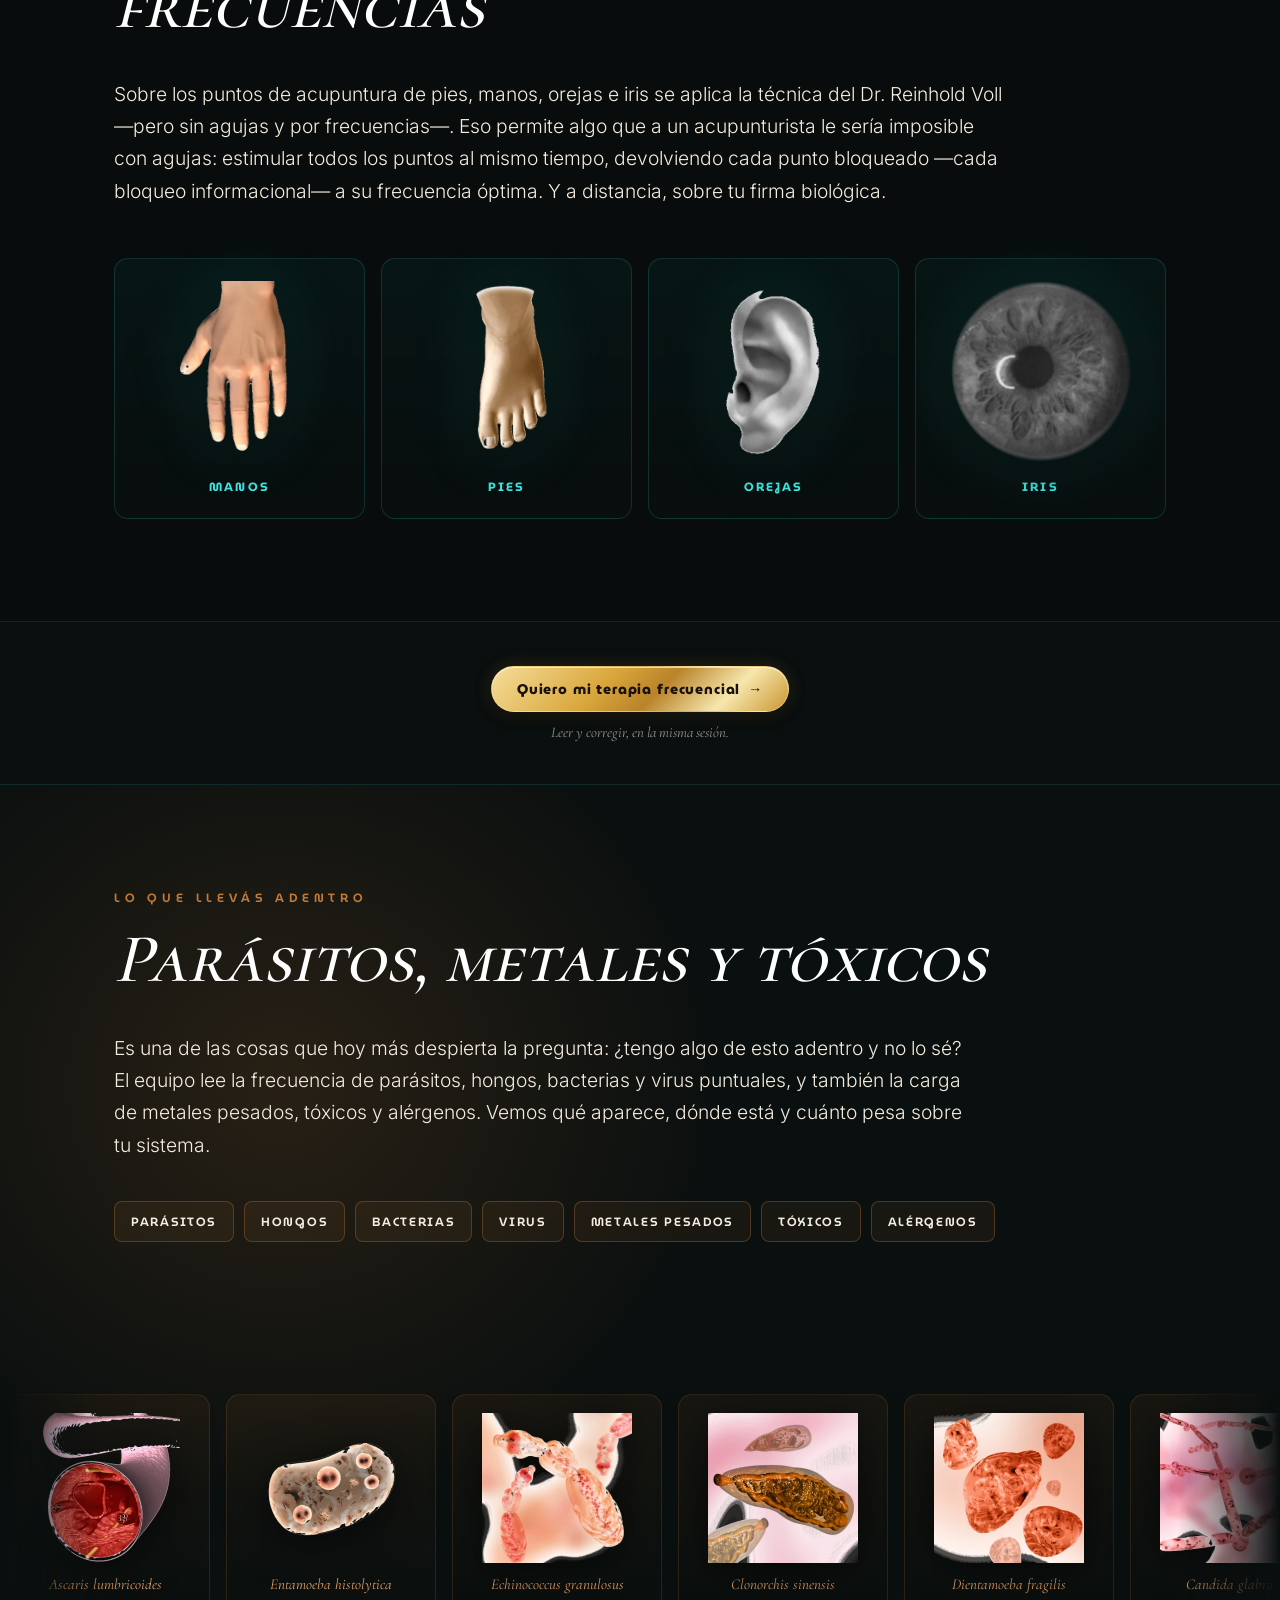
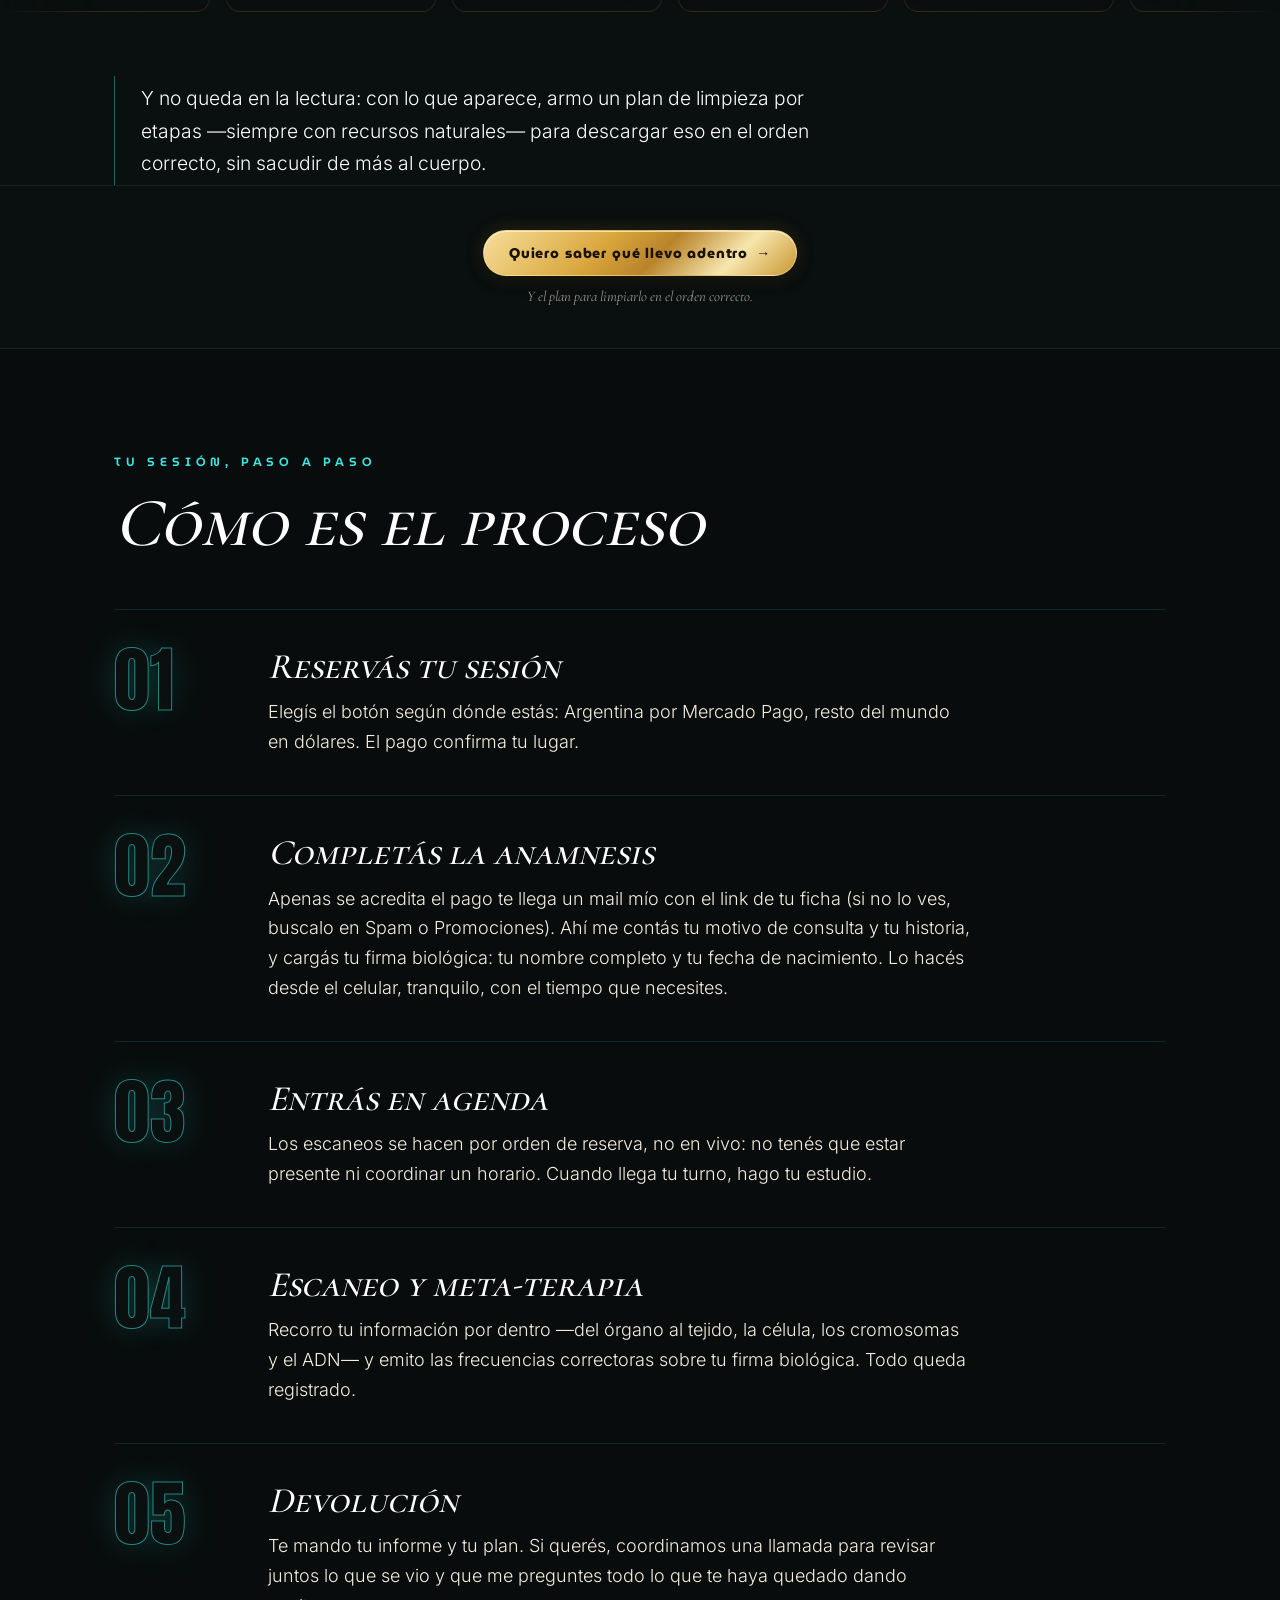
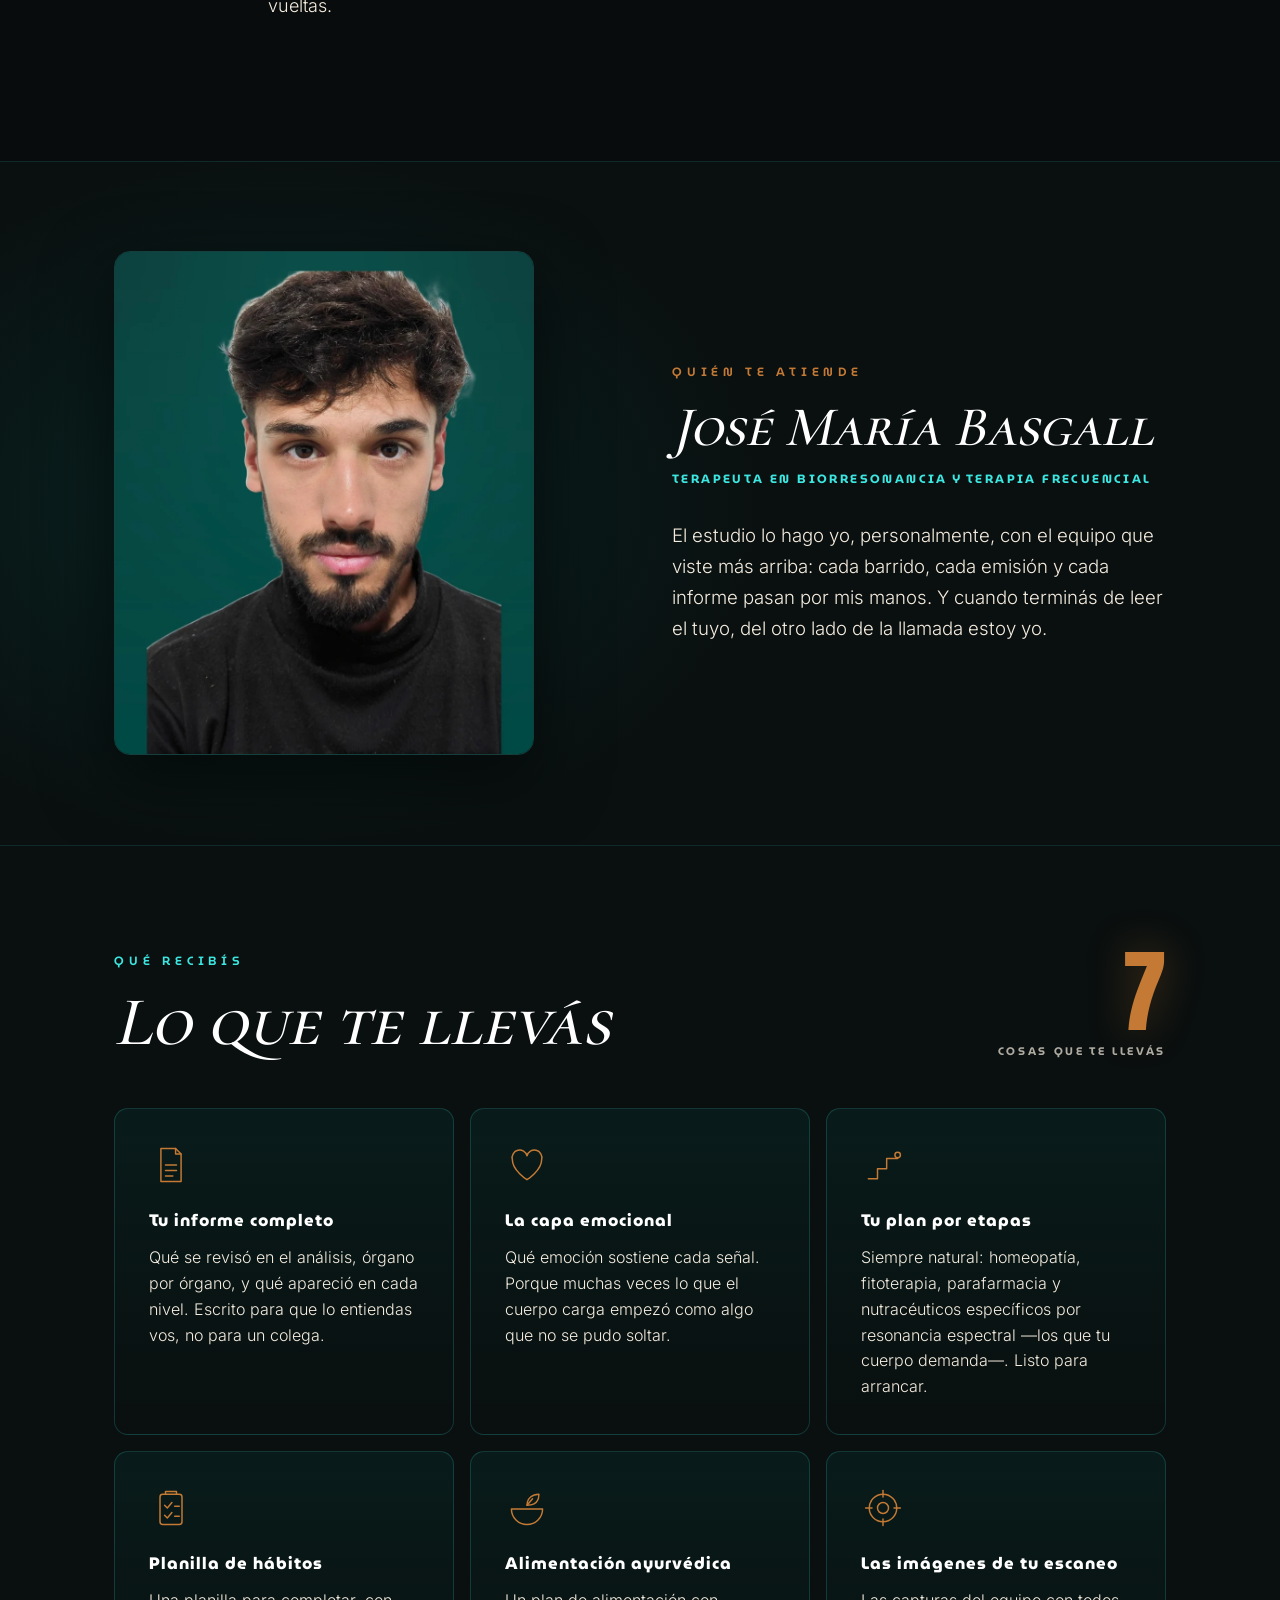
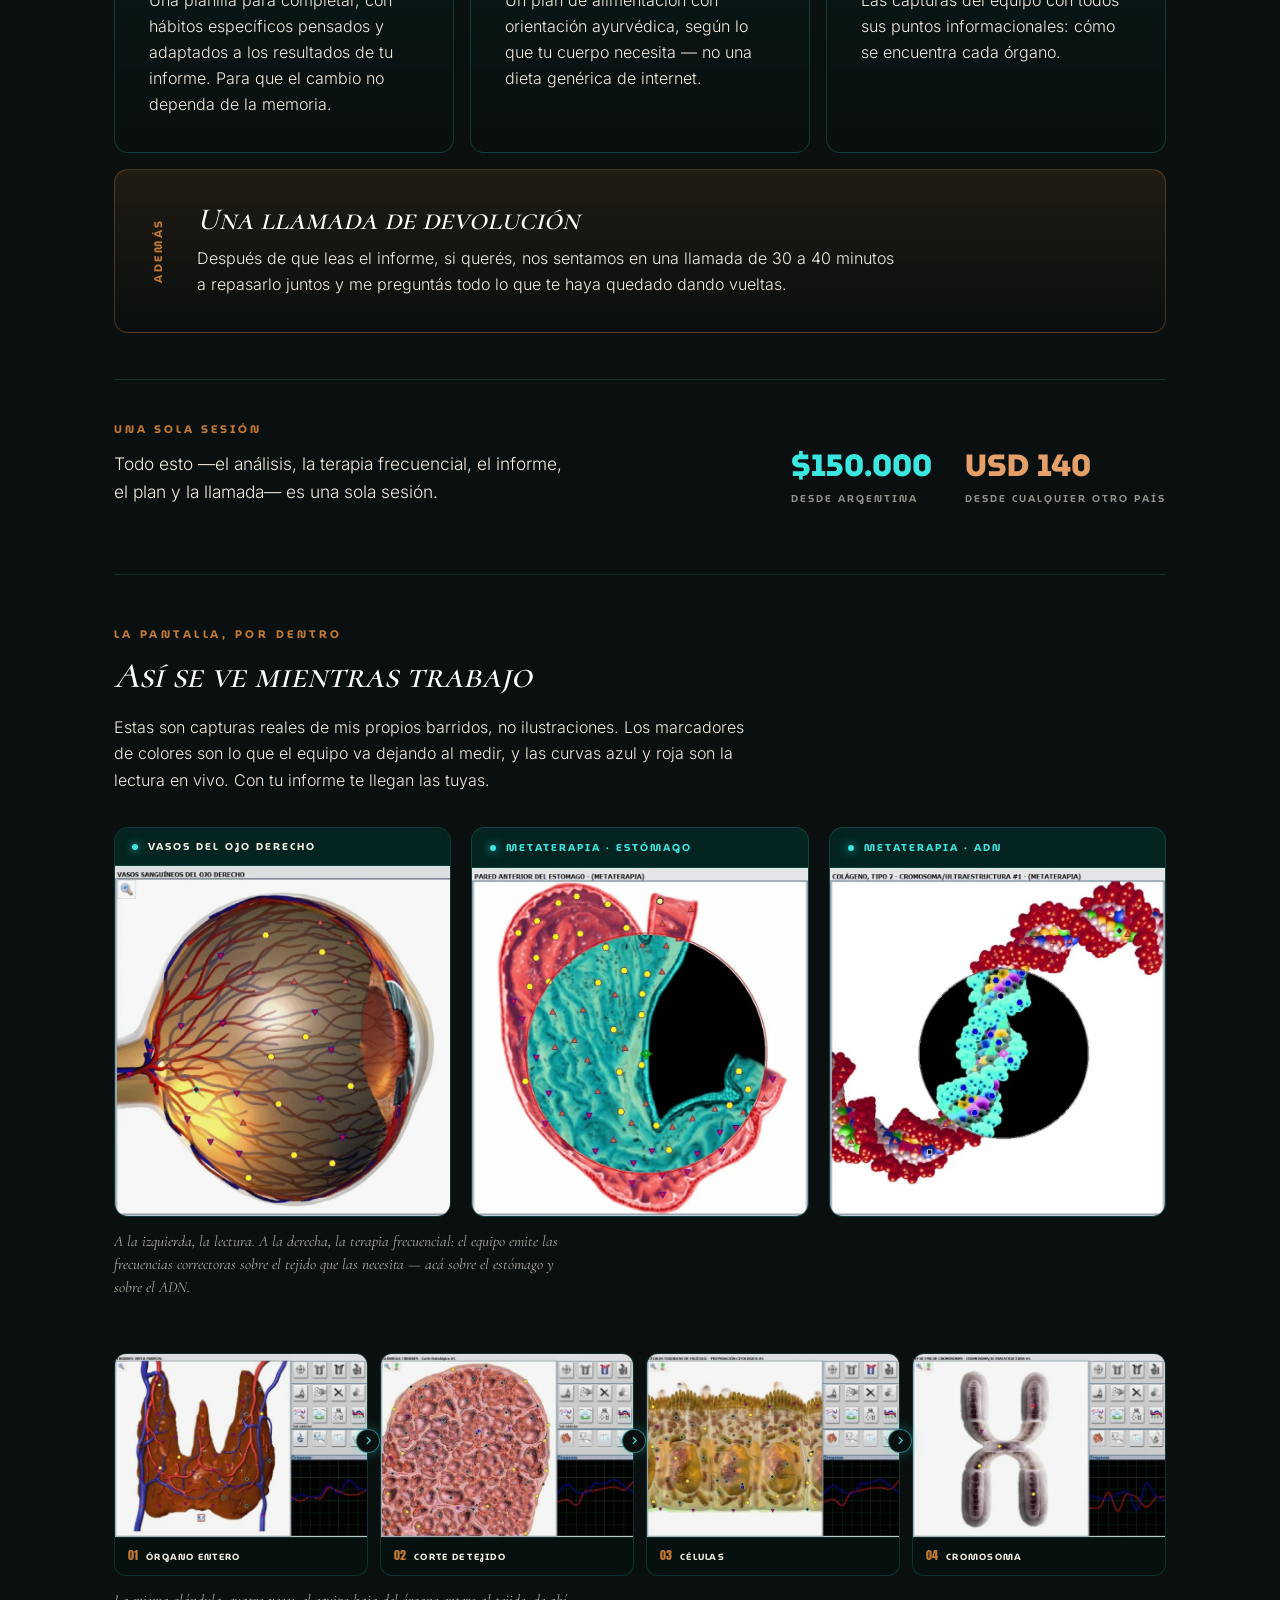
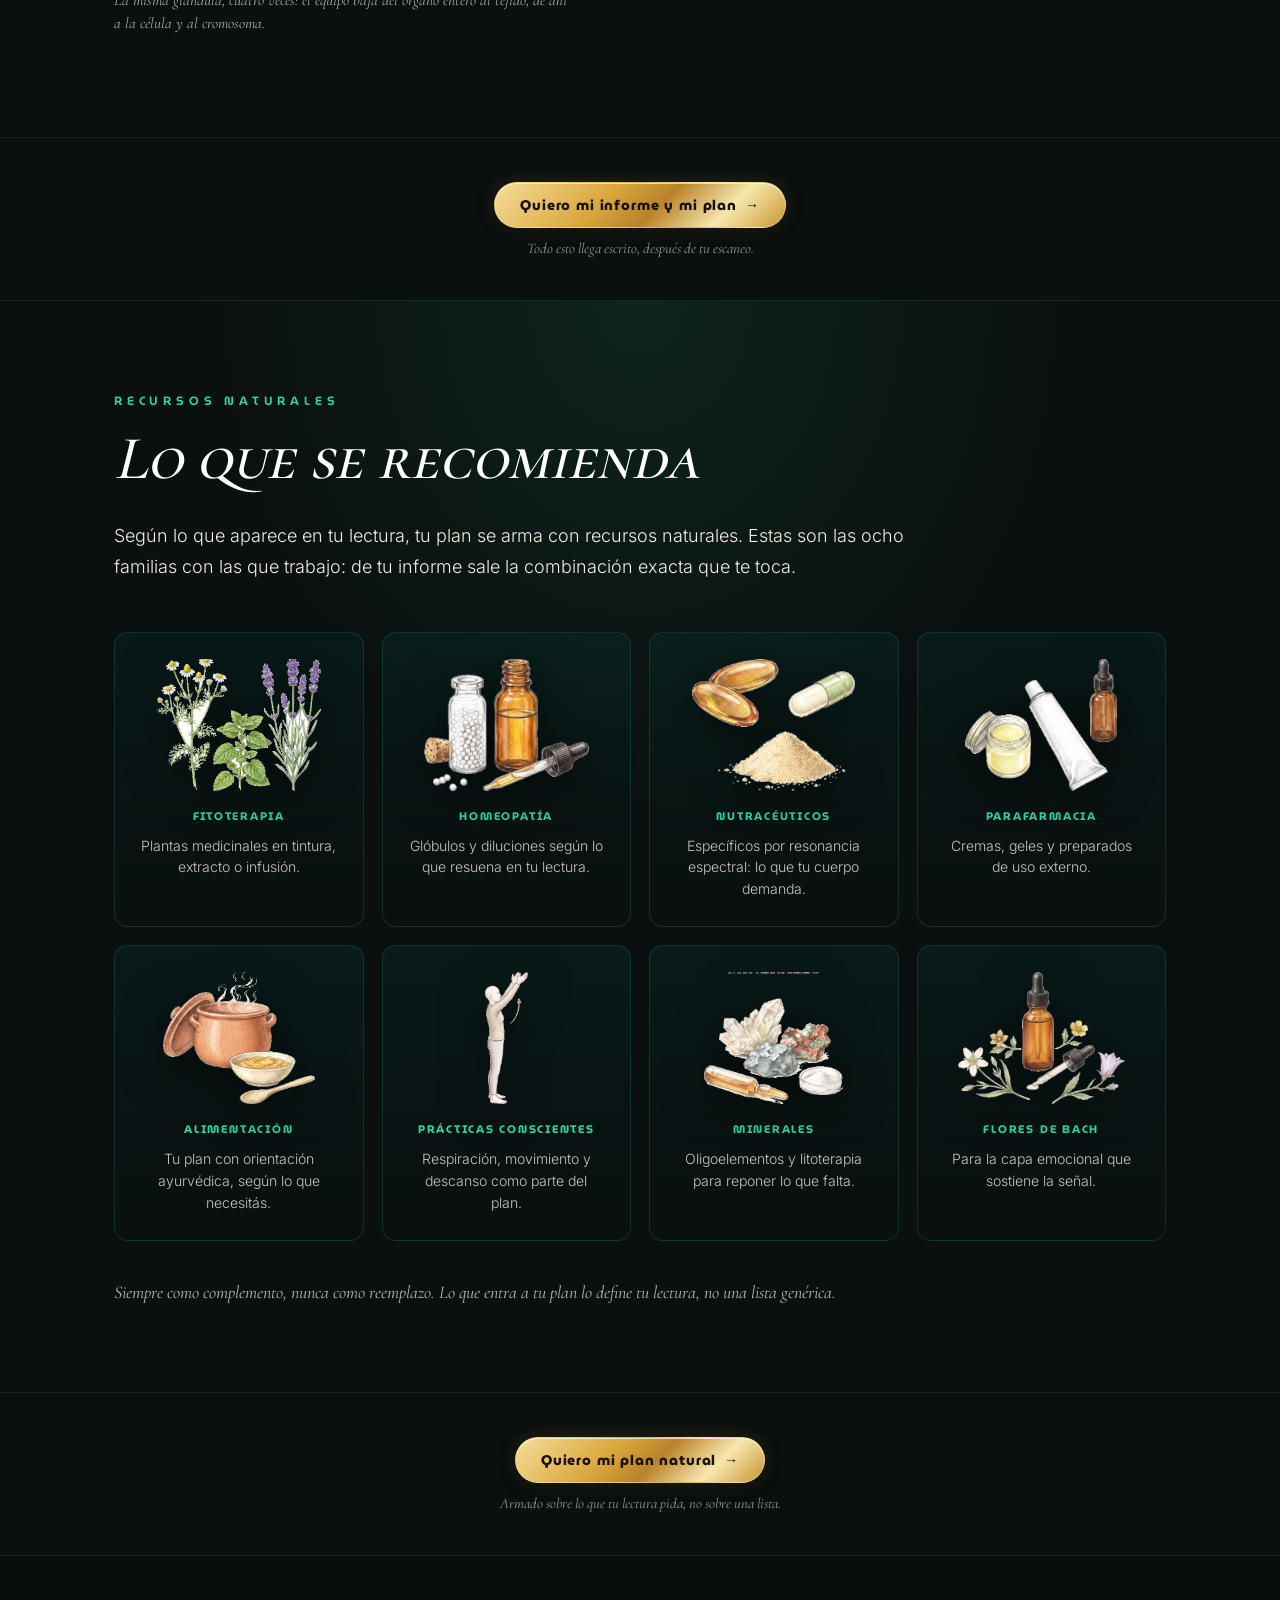
==== commit 032e850e: "Pagina actualizada desde BioAnalyst" ====
--- a/index.html
+++ b/index.html
@@ -5,13 +5,13 @@
 <meta name="viewport" content="width=device-width, initial-scale=1">
 <title>Análisis de Biorresonancia a Distancia · CUÁNTICA</title>
 <meta name="description" content="Lectura completa de biorresonancia NLS desde tu casa, estés en el país que estés. El equipo lee la información de tu cuerpo, del órgano al ADN, y recibís tu informe y tu plan.">
-<link rel="canonical" href="https://sesiones.cuantica-card.com/index.html">
+<link rel="canonical" href="https://sesiones.cuantica-card.com/">
 <link rel="icon" type="image/svg+xml" href="assets/favicon.svg">
 <meta property="og:type" content="website">
 <meta property="og:site_name" content="CUÁNTICA">
 <meta property="og:title" content="Análisis de Biorresonancia a Distancia · CUÁNTICA">
 <meta property="og:description" content="Lectura completa de biorresonancia NLS desde tu casa, estés en el país que estés. El equipo lee la información de tu cuerpo, del órgano al ADN, y recibís tu informe y tu plan.">
-<meta property="og:url" content="https://sesiones.cuantica-card.com/index.html">
+<meta property="og:url" content="https://sesiones.cuantica-card.com/">
 <meta property="og:image" content="https://sesiones.cuantica-card.com/assets/og-image.jpg">
 <meta property="og:image:width" content="1200">
 <meta property="og:image:height" content="630">
@@ -1757,7 +1757,7 @@
     </div>
   </section>
 
-  <section id="novedades"><style>#novedades{border-top:1px solid rgba(60,231,225,.12);padding:clamp(48px,8vw,84px) clamp(18px,6vw,64px);background:radial-gradient(ellipse at 50% 0%,rgba(0,60,56,.5),rgba(6,9,9,0) 68%);}.nv-caja{max-width:680px;margin:0 auto;text-align:center;border:1px solid rgba(196,122,53,.38);border-radius:18px;padding:clamp(28px,5vw,46px) clamp(20px,4vw,40px);background:rgba(0,60,56,.18);box-shadow:0 0 44px rgba(0,107,100,.14);}.nv-ojo{font-family:MuseoModerno,Verdana,sans-serif;font-size:11px;font-weight:700;letter-spacing:.24em;color:#C47A35;margin:0 0 14px;}.nv-titulo{font-family:Cormorant,Georgia,serif;font-weight:600;font-size:clamp(26px,4.4vw,38px);line-height:1.15;color:#EAE3D2;margin:0 0 12px;}.nv-texto{font-family:MuseoModerno,Verdana,sans-serif;font-size:14px;line-height:1.75;color:rgba(234,227,210,.78);max-width:52ch;margin:0 auto 26px;}.nv-boton{display:inline-block;font-family:MuseoModerno,Verdana,sans-serif;font-weight:800;font-size:13px;letter-spacing:.1em;color:#0A0F0F;background:#3CE7E1;padding:13px 30px;border-radius:999px;text-decoration:none;}.nv-boton:hover{background:#EAE3D2;color:#0A0F0F;}.nv-form{display:flex;flex-wrap:wrap;justify-content:center;align-items:center;gap:10px;max-width:520px;margin:0 auto;}.nv-label{position:absolute;width:1px;height:1px;overflow:hidden;clip:rect(0 0 0 0);white-space:nowrap;}.nv-form input[type=email]{flex:1 1 220px;min-width:0;font-family:MuseoModerno,Verdana,sans-serif;font-size:14px;color:#EAE3D2;background:rgba(6,9,9,.55);border:1px solid rgba(60,231,225,.35);border-radius:999px;padding:12px 20px;outline:none;}.nv-form input[type=email]::placeholder{color:rgba(234,227,210,.45);}.nv-form input[type=email]:focus{border-color:#3CE7E1;box-shadow:0 0 0 3px rgba(60,231,225,.18);}button.nv-boton{border:0;cursor:pointer;}button.nv-boton:focus-visible{outline:2px solid #EAE3D2;outline-offset:3px;}.nv-como{font-family:MuseoModerno,Verdana,sans-serif;font-size:11.5px;line-height:1.7;color:rgba(234,227,210,.55);margin:16px auto 0;max-width:46ch;}</style><div class="nv-caja"><p class="nv-ojo">LA LISTA DE CUÁNTICA</p><h2 class="nv-titulo">Enterate antes que nadie</h2><p class="nv-texto">Fechas especiales, ofertas para regalar una sesión y los cupos de cada semana. Te escribo solo cuando hay algo que valga la pena.</p><form method="post" action="https://cuantica-card.com/contact#nv" accept-charset="UTF-8" class="nv-form"><input type="hidden" name="form_type" value="customer"><input type="hidden" name="utf8" value="✓"><input type="hidden" name="contact[tags]" value="sesiones,novedades-web"><label for="nv-email" class="nv-label">Tu mail</label><input id="nv-email" type="email" name="contact[email]" required autocomplete="email" placeholder="tu@mail.com"><button type="submit" class="nv-boton">Quiero recibir las novedades</button></form><p class="nv-como">Te escribo sólo cuando hay algo que valga la pena. Te podés dar de baja cuando quieras.</p></div></section><footer style="border-top: 1px solid rgba(60, 231, 225, 0.12); background: rgb(6, 9, 9);">
+  <section id="novedades"><style>#novedades{border-top:1px solid rgba(60,231,225,.12);padding:clamp(48px,8vw,84px) clamp(18px,6vw,64px);background:radial-gradient(ellipse at 50% 0%,rgba(0,60,56,.5),rgba(6,9,9,0) 68%);}.nv-caja{max-width:680px;margin:0 auto;text-align:center;border:1px solid rgba(196,122,53,.38);border-radius:18px;padding:clamp(28px,5vw,46px) clamp(20px,4vw,40px);background:rgba(0,60,56,.18);box-shadow:0 0 44px rgba(0,107,100,.14);}.nv-ojo{font-family:MuseoModerno,Verdana,sans-serif;font-size:11px;font-weight:700;letter-spacing:.24em;color:#C47A35;margin:0 0 14px;}.nv-titulo{font-family:Cormorant,Georgia,serif;font-weight:600;font-size:clamp(26px,4.4vw,38px);line-height:1.15;color:#EAE3D2;margin:0 0 12px;}.nv-texto{font-family:MuseoModerno,Verdana,sans-serif;font-size:14px;line-height:1.75;color:rgba(234,227,210,.78);max-width:52ch;margin:0 auto 26px;}.nv-boton{display:inline-block;font-family:MuseoModerno,Verdana,sans-serif;font-weight:800;font-size:13px;letter-spacing:.1em;color:#0A0F0F;background:#3CE7E1;padding:13px 30px;border-radius:999px;text-decoration:none;}.nv-boton:hover{background:#EAE3D2;color:#0A0F0F;}.nv-form{display:flex;flex-wrap:wrap;justify-content:center;align-items:center;gap:10px;max-width:520px;margin:0 auto;}.nv-label{position:absolute;width:1px;height:1px;overflow:hidden;clip:rect(0 0 0 0);white-space:nowrap;}.nv-form input[type=email]{flex:1 1 220px;min-width:0;font-family:MuseoModerno,Verdana,sans-serif;font-size:14px;color:#EAE3D2;background:rgba(6,9,9,.55);border:1px solid rgba(60,231,225,.35);border-radius:999px;padding:12px 20px;outline:none;}.nv-form input[type=email]::placeholder{color:rgba(234,227,210,.45);}.nv-form input[type=email]:focus{border-color:#3CE7E1;box-shadow:0 0 0 3px rgba(60,231,225,.18);}button.nv-boton{border:0;cursor:pointer;}button.nv-boton:focus-visible{outline:2px solid #EAE3D2;outline-offset:3px;}.nv-como{font-family:MuseoModerno,Verdana,sans-serif;font-size:11.5px;line-height:1.7;color:rgba(234,227,210,.55);margin:16px auto 0;max-width:46ch;}</style><div class="nv-caja"><p class="nv-ojo">LA LISTA DE CUÁNTICA</p><h2 class="nv-titulo">Enterate antes que nadie</h2><p class="nv-texto">Fechas especiales, ofertas para regalar una sesión y los cupos de cada semana.</p><form method="post" action="https://cuantica-card.com/contact#nv" accept-charset="UTF-8" class="nv-form"><input type="hidden" name="form_type" value="customer"><input type="hidden" name="utf8" value="✓"><input type="hidden" name="contact[tags]" value="sesiones,novedades-web"><label for="nv-email" class="nv-label">Tu mail</label><input id="nv-email" type="email" name="contact[email]" required autocomplete="email" placeholder="tu@mail.com"><button type="submit" class="nv-boton">Quiero recibir las novedades</button></form><p class="nv-como">Te escribo sólo cuando hay algo que valga la pena. Te podés dar de baja cuando quieras.</p></div></section><footer style="border-top: 1px solid rgba(60, 231, 225, 0.12); background: rgb(6, 9, 9);">
     <div style="max-width: 1180px; margin: 0px auto; padding: clamp(40px, 5vw, 66px) clamp(20px, 5vw, 64px); display: flex; flex-wrap: wrap; gap: 24px; align-items: center; justify-content: space-between;">
       <div style="display: flex; align-items: center; gap: clamp(18px, 2.4vw, 28px);">
         <img loading="lazy" decoding="async" src="assets/jose-v2.webp" alt="José María Basgall" style="width: clamp(96px, 10vw, 124px); height: auto; aspect-ratio: 4 / 5; object-fit: cover; border-radius: 12px; border: 1px solid rgba(60, 231, 225, 0.24); box-shadow: rgba(0, 0, 0, 0.5) 0px 10px 34px; display: block;">
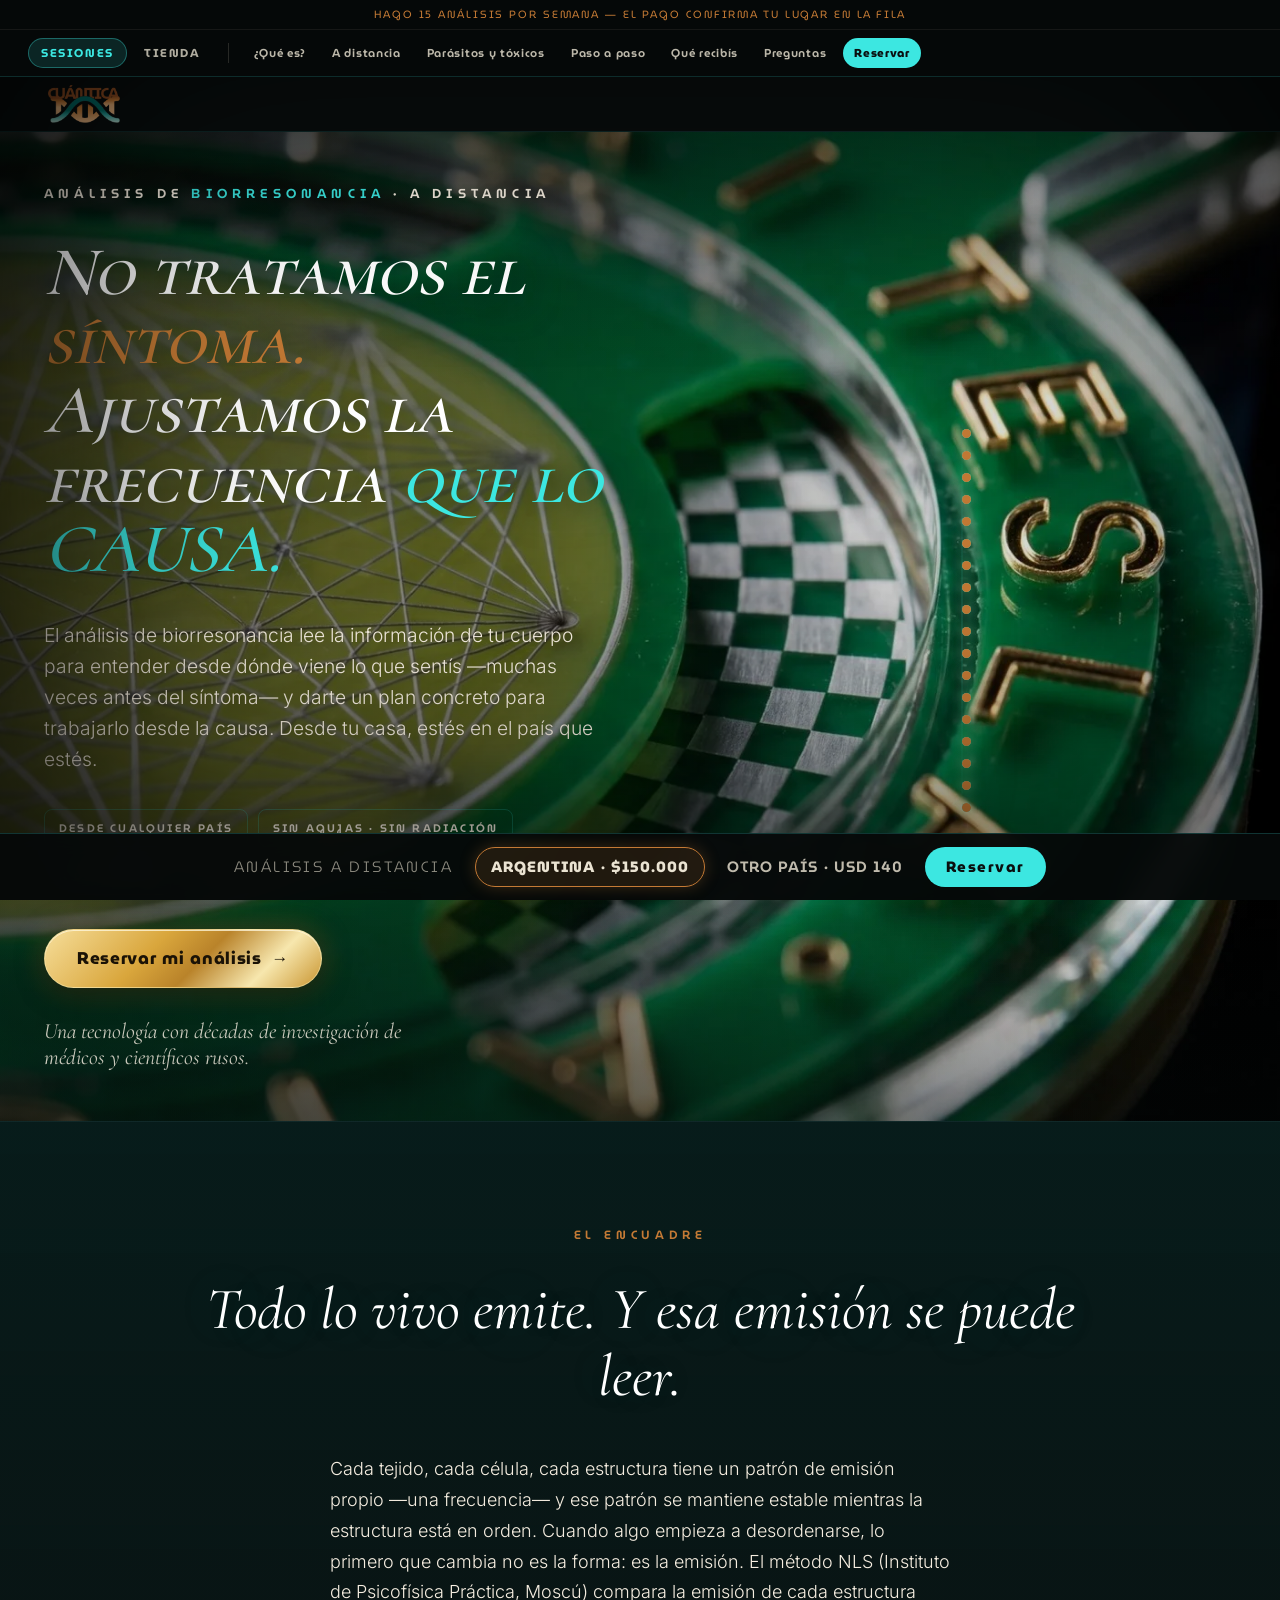
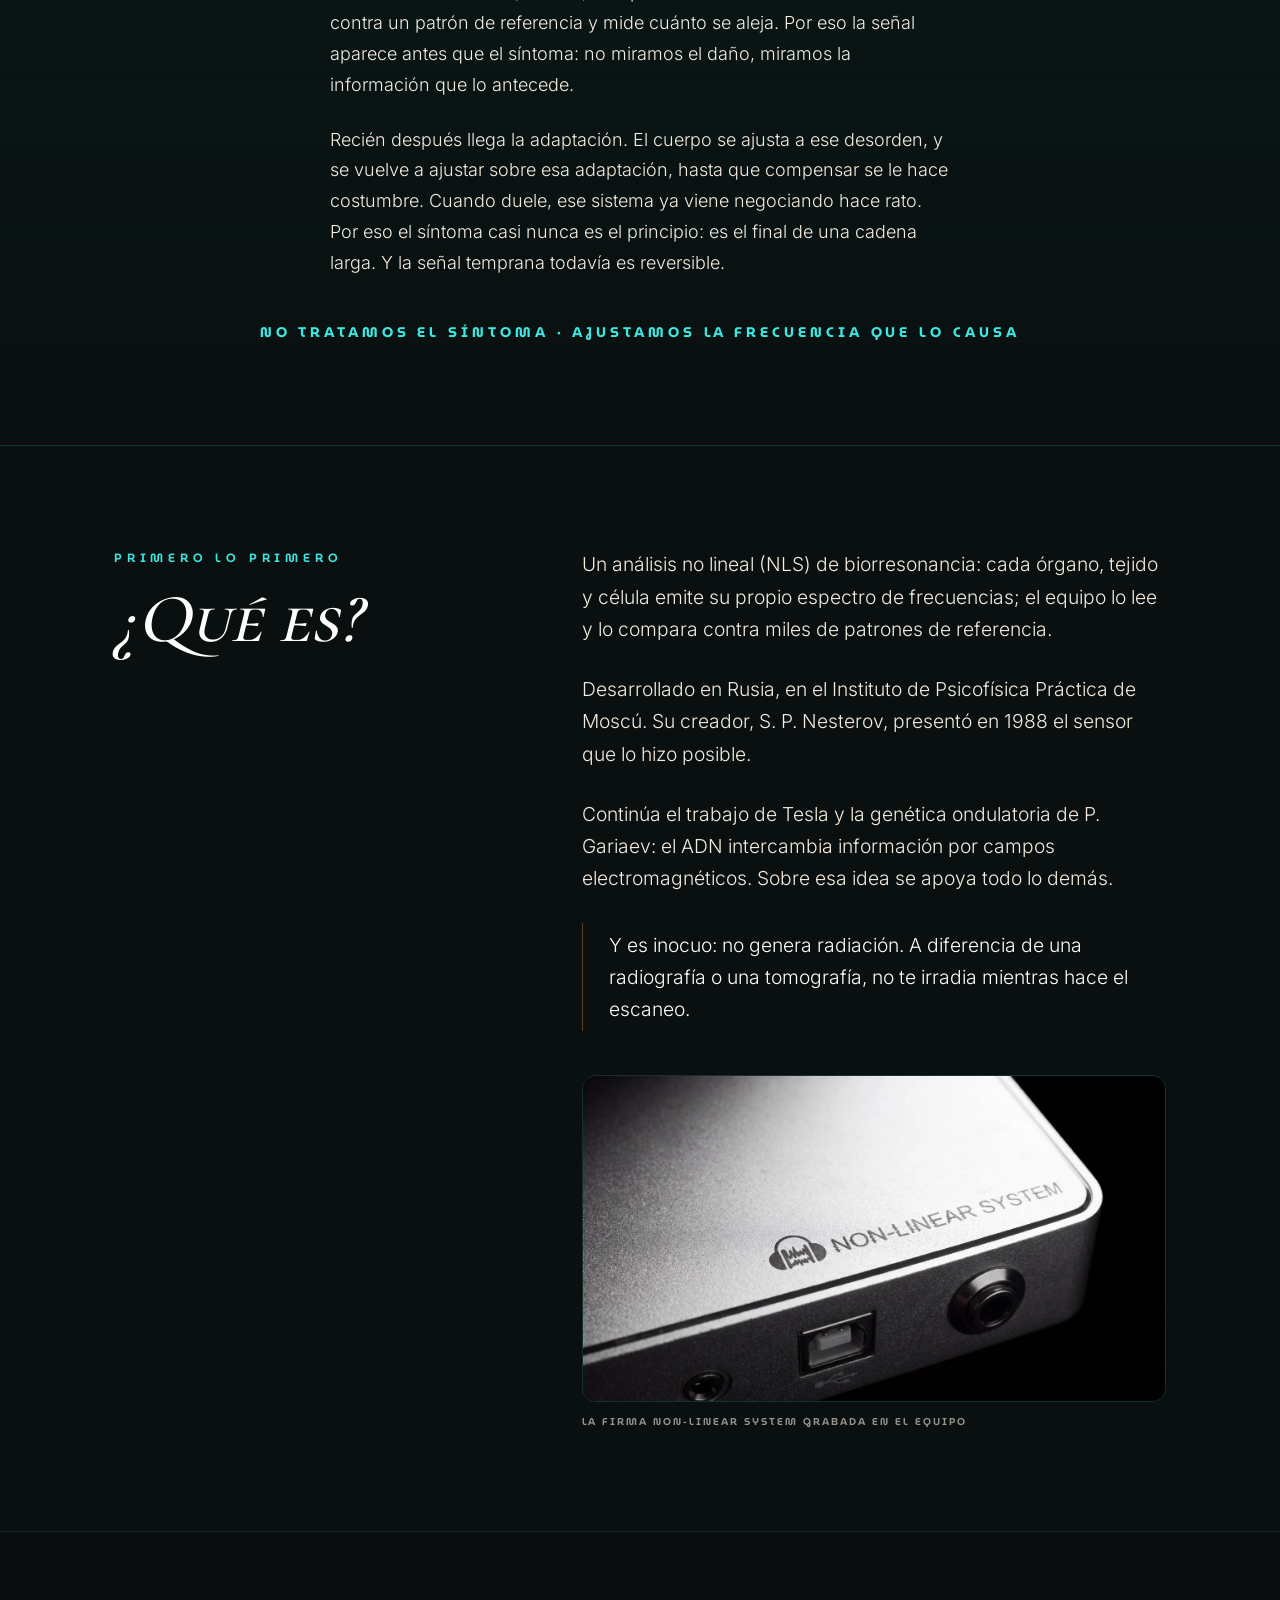
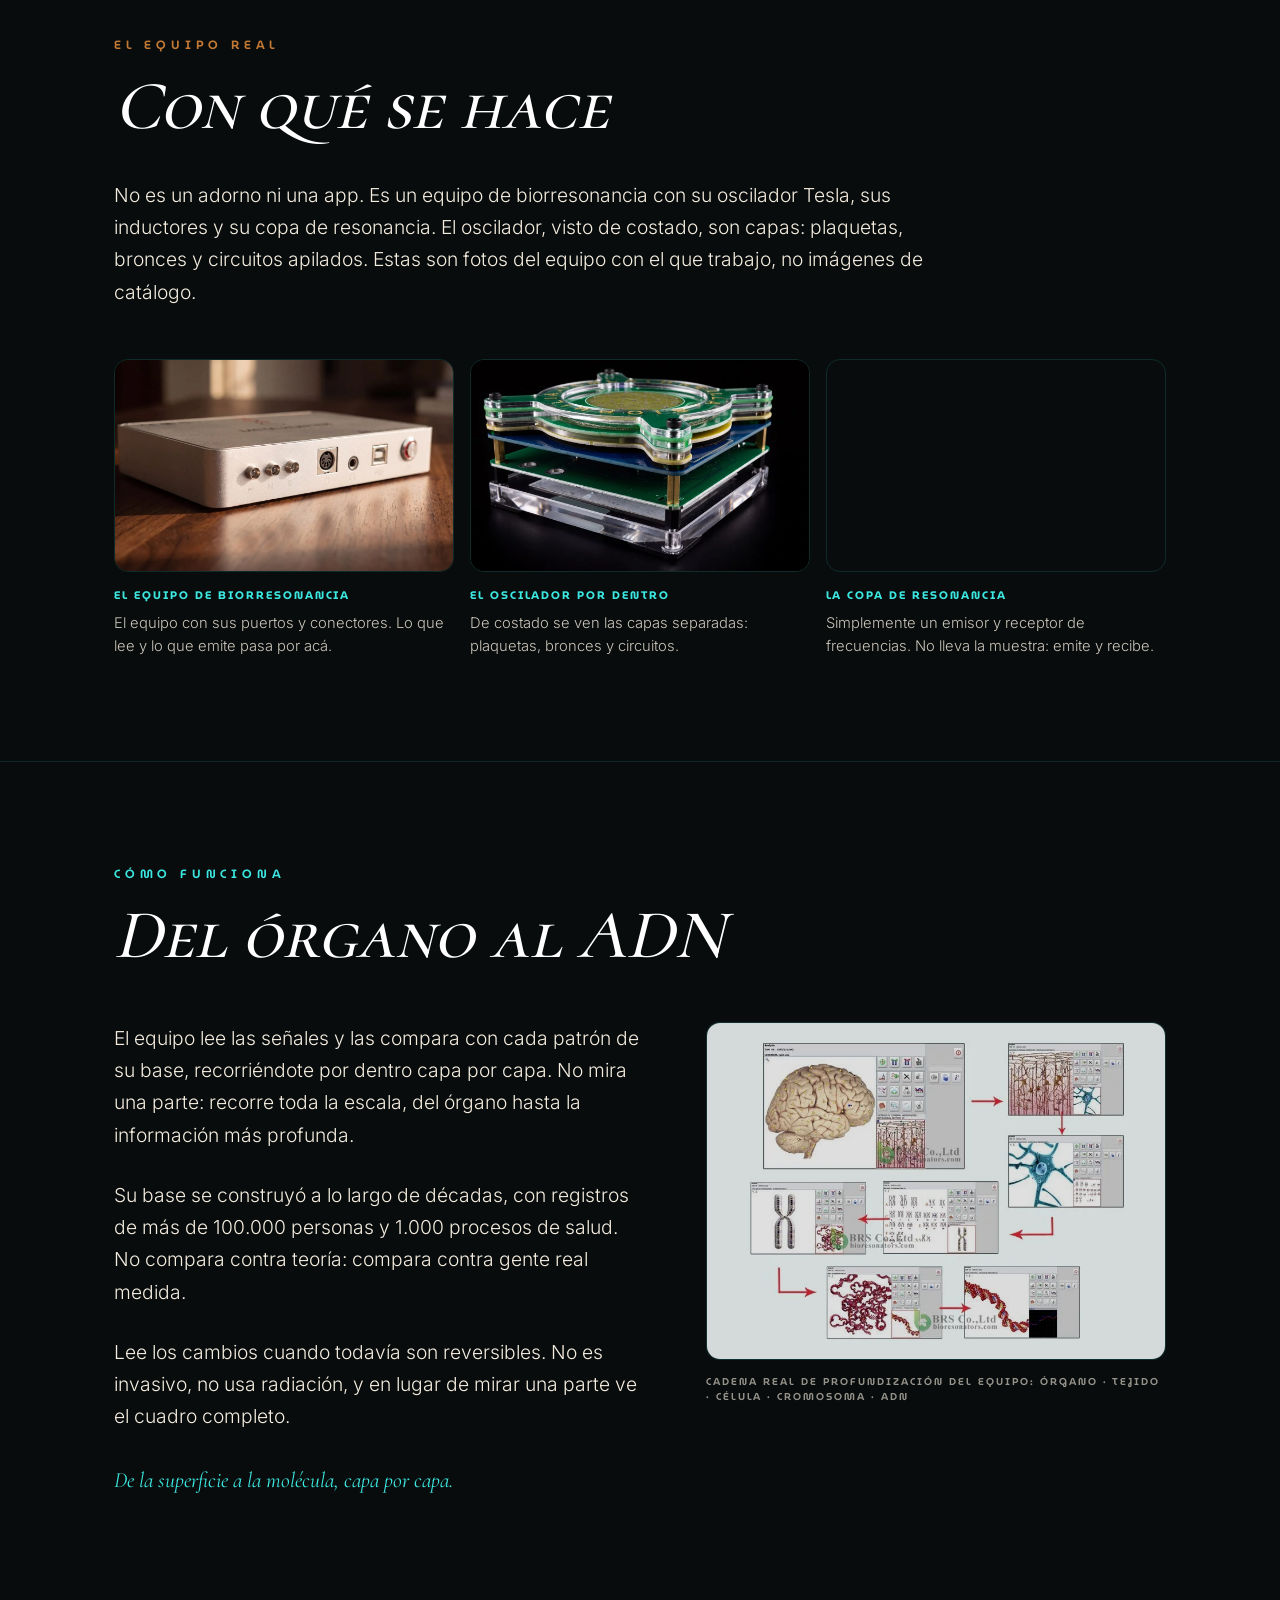
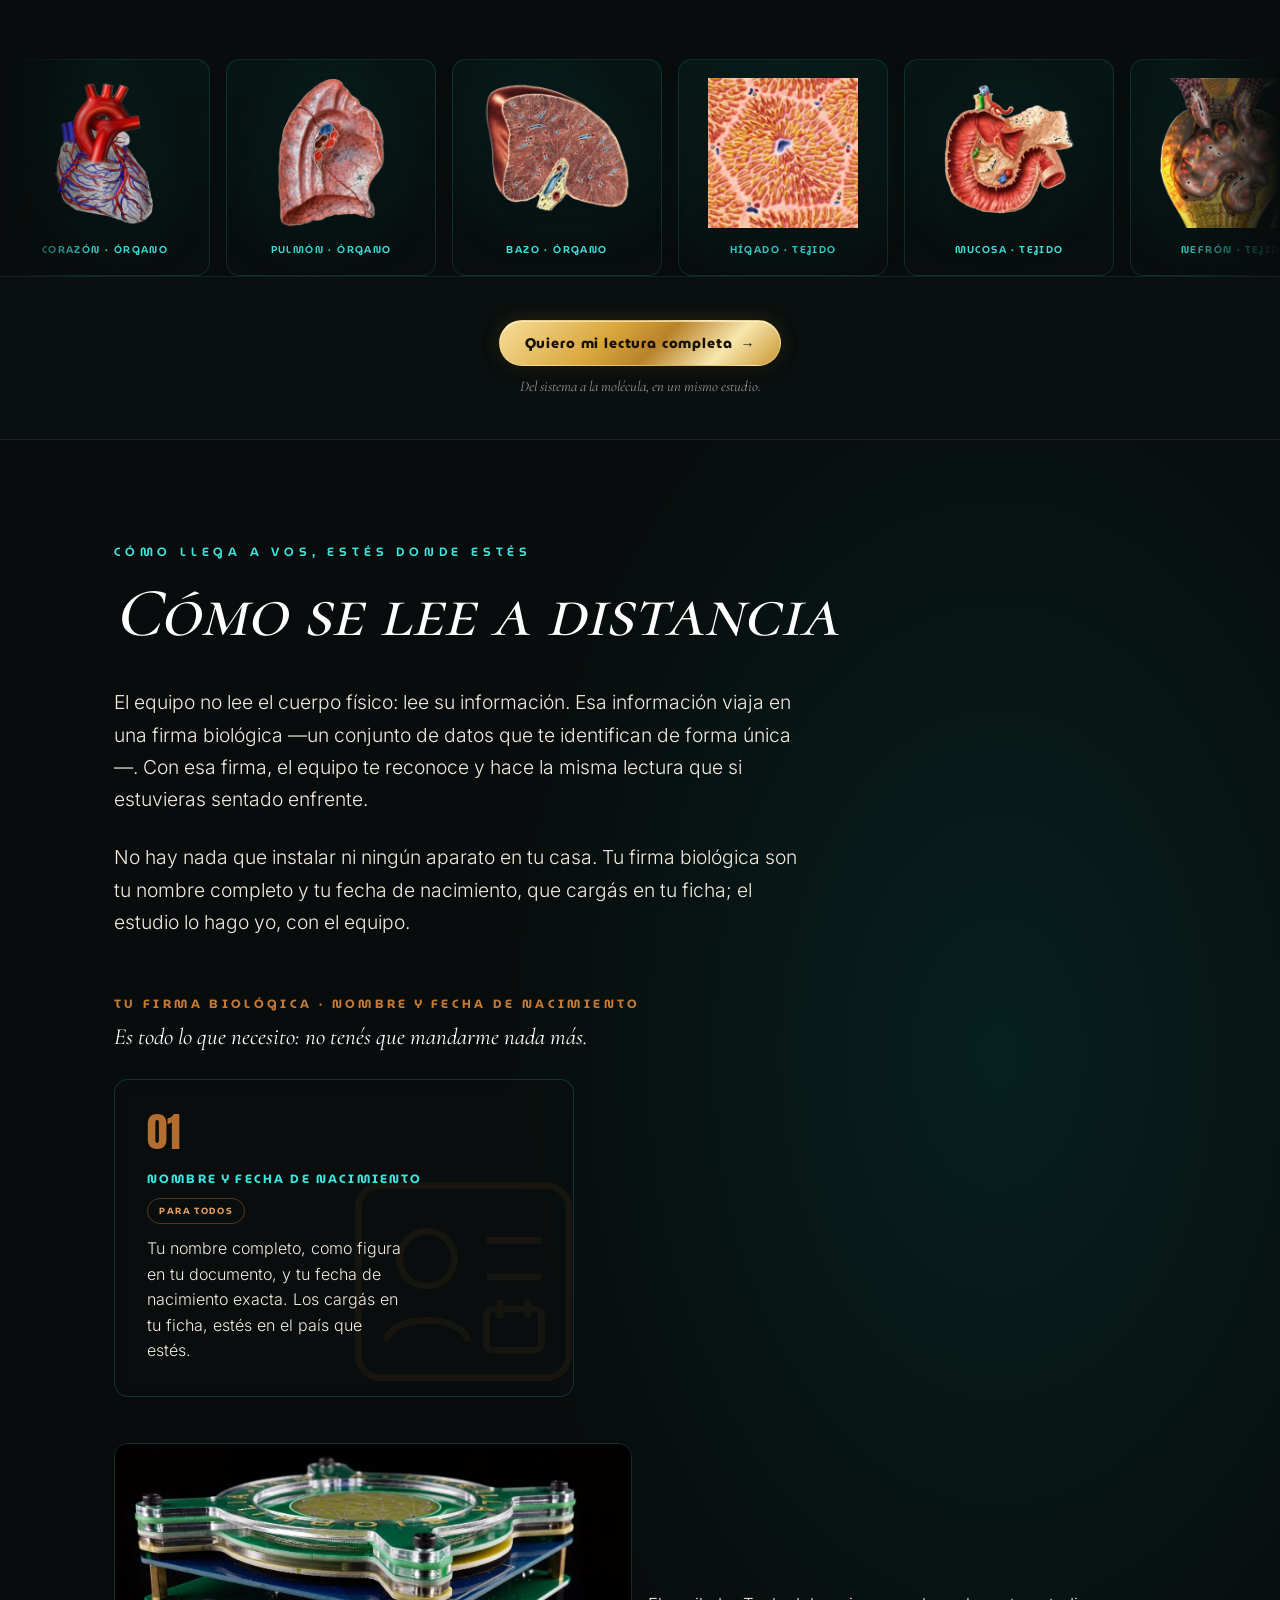
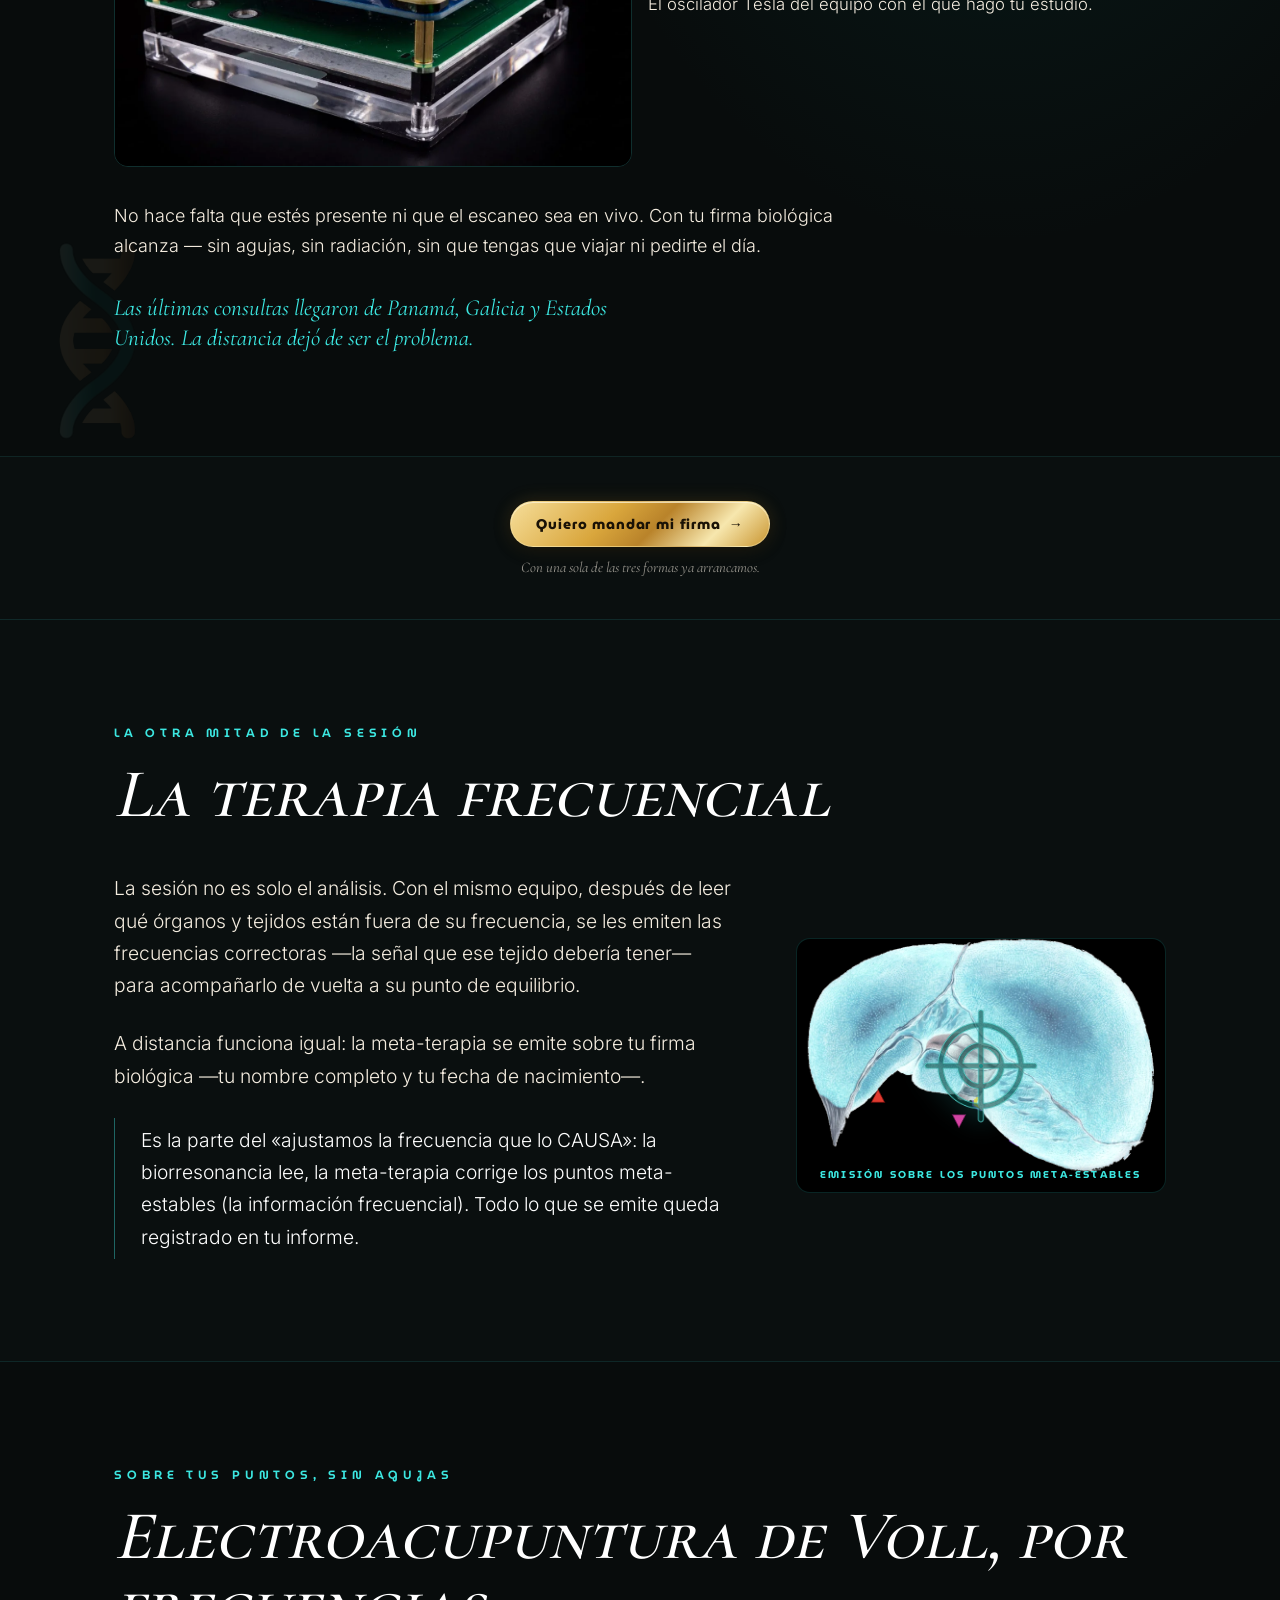
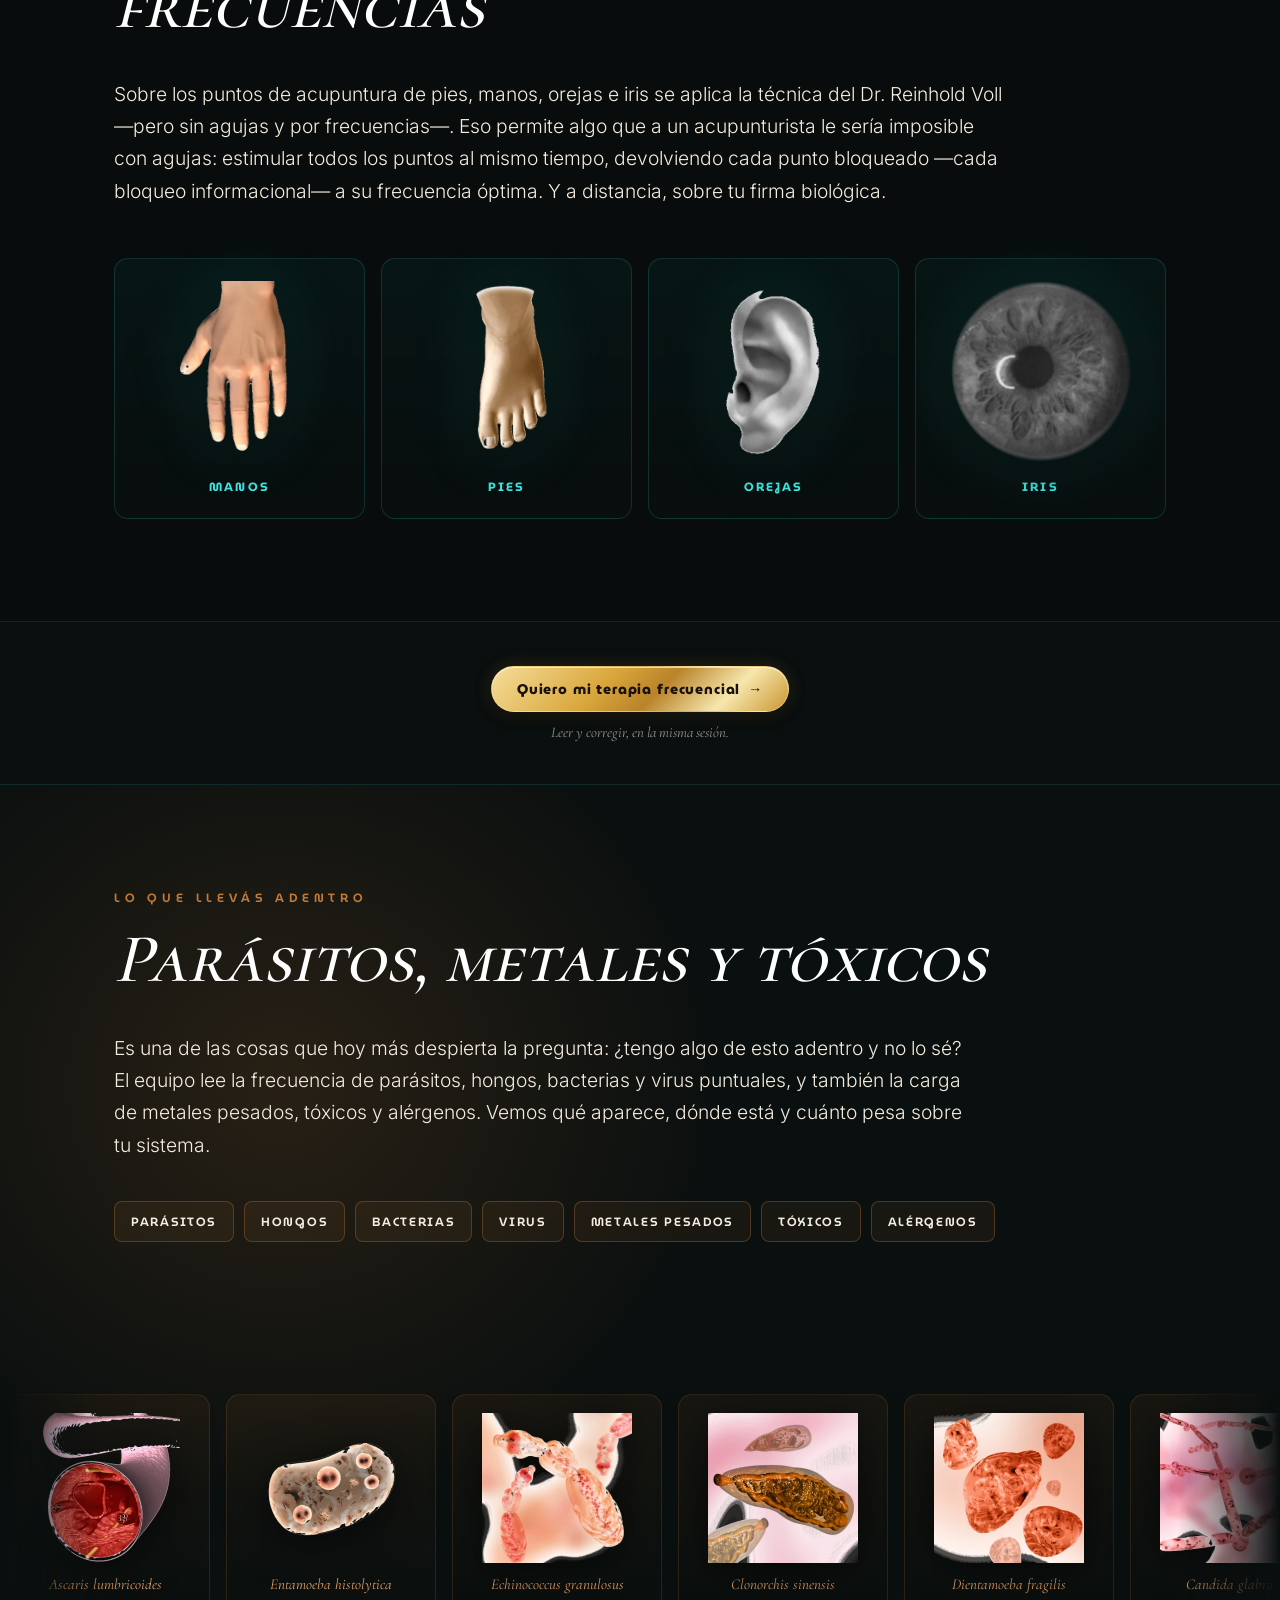
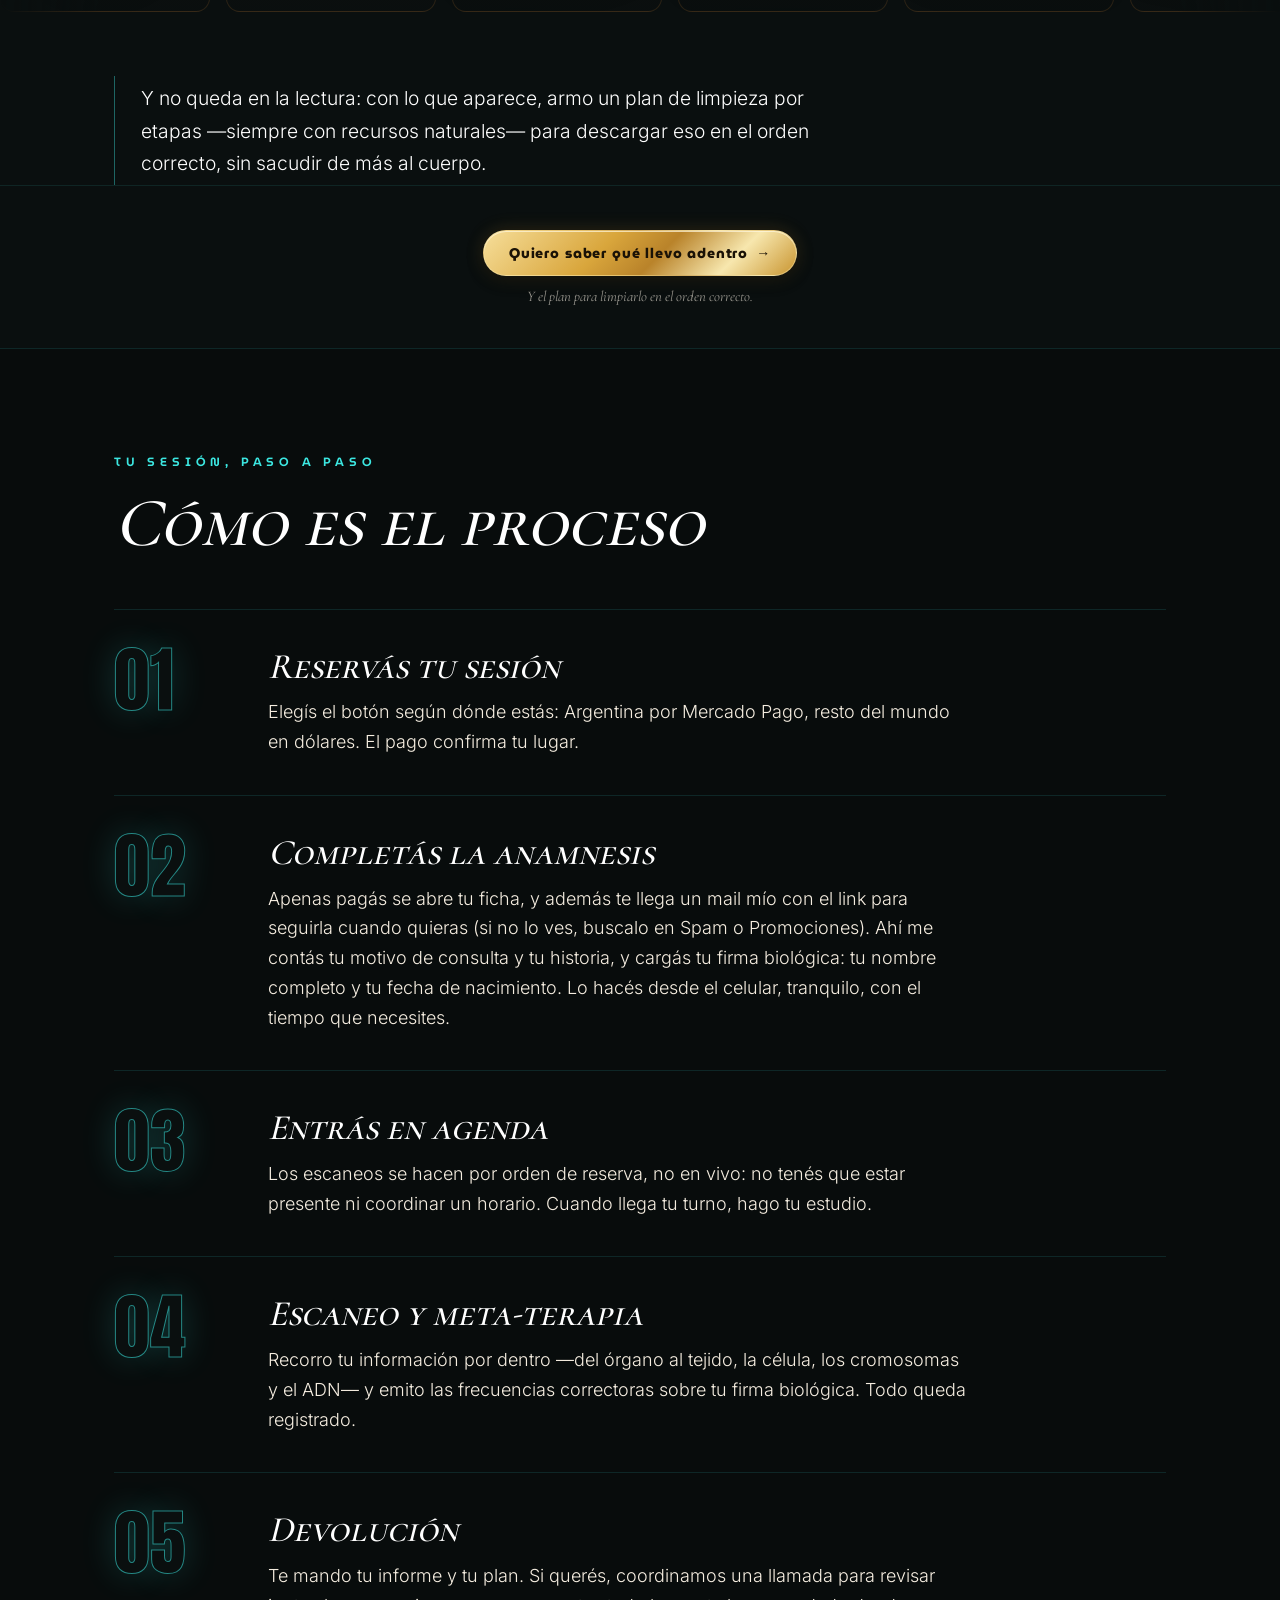
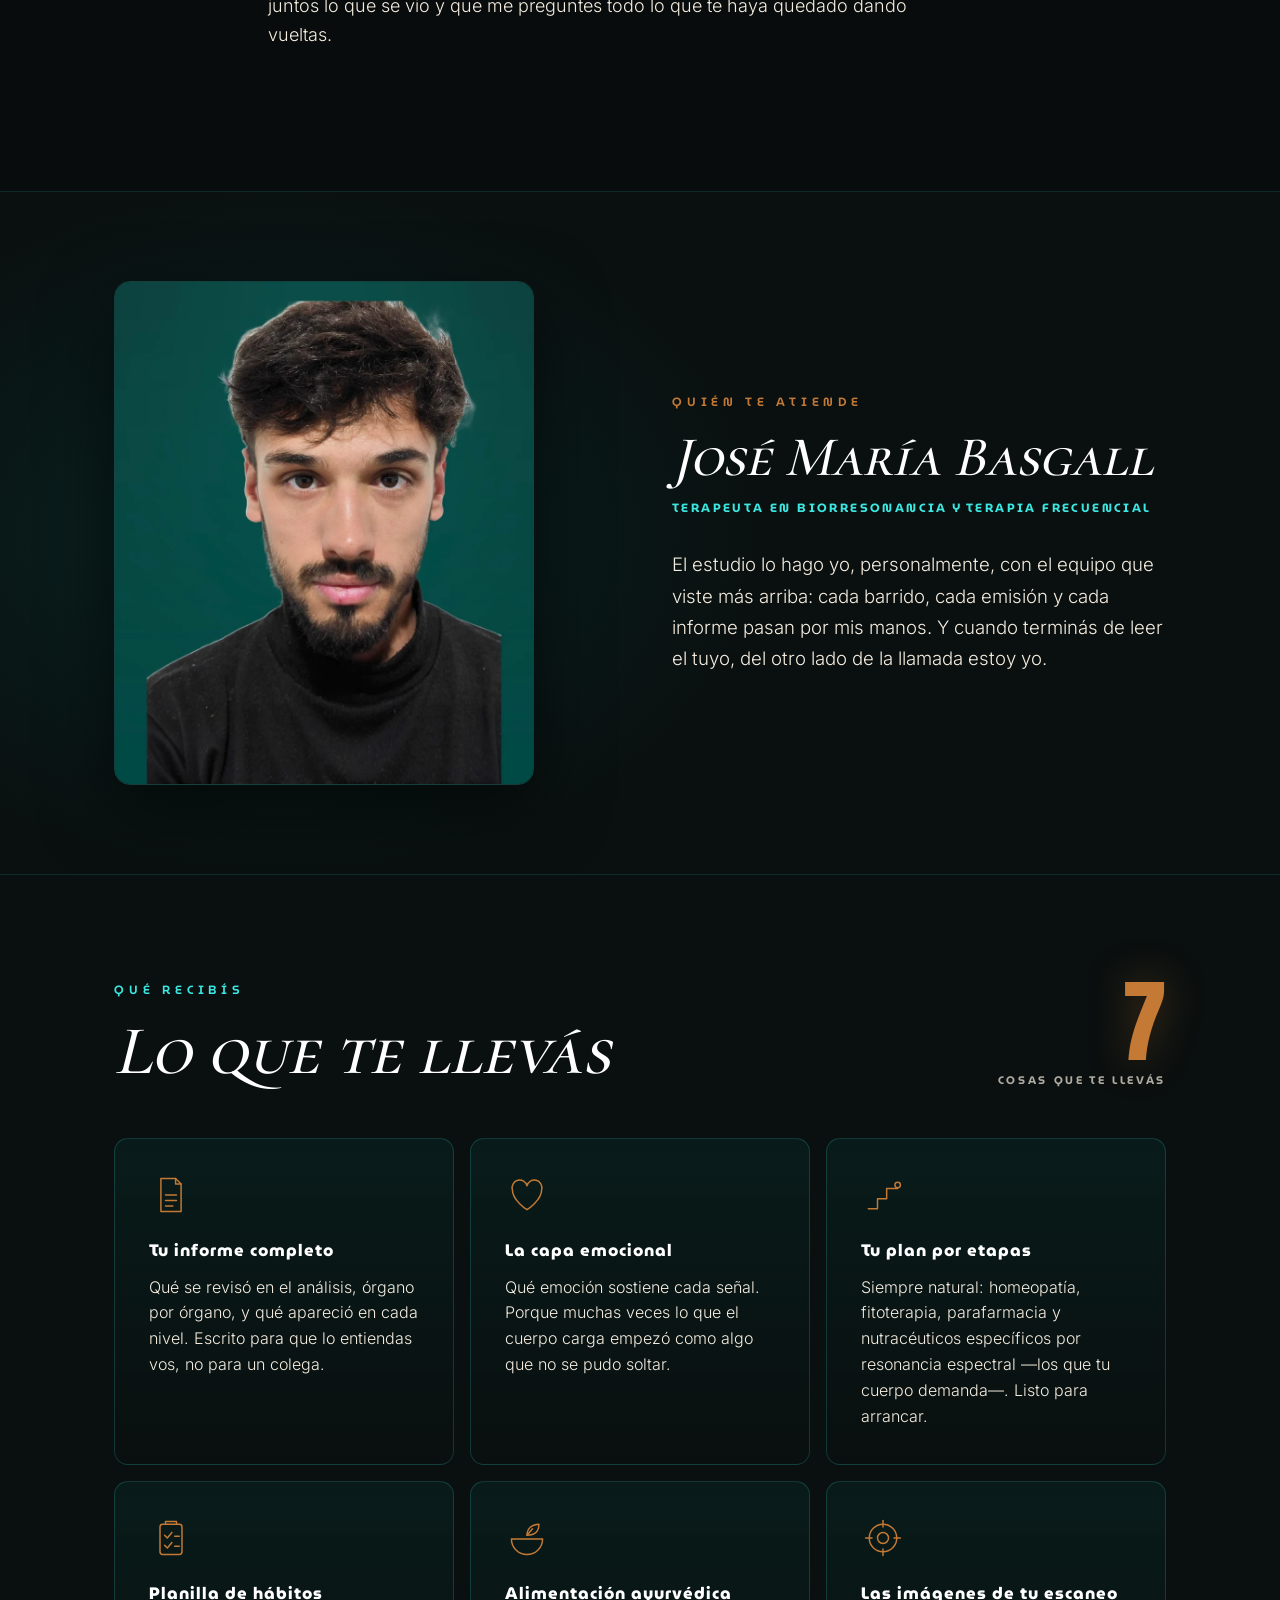
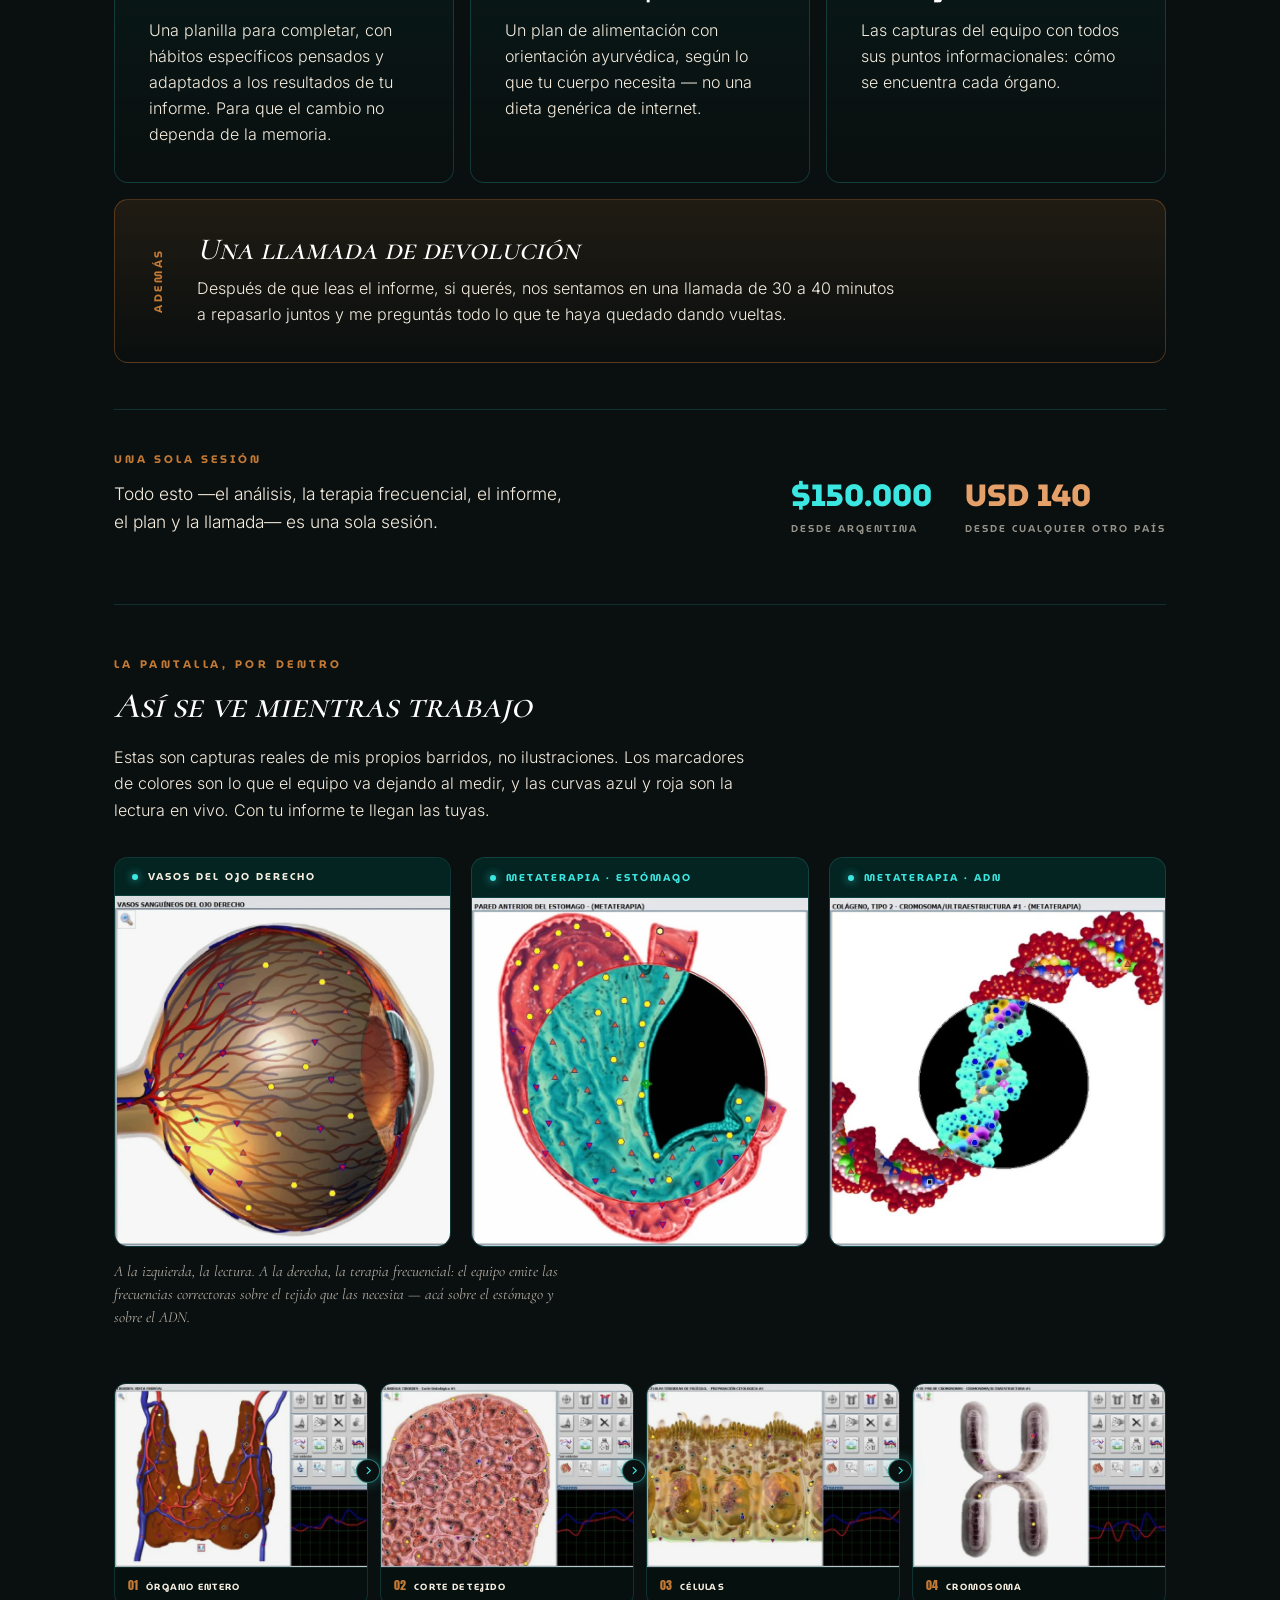
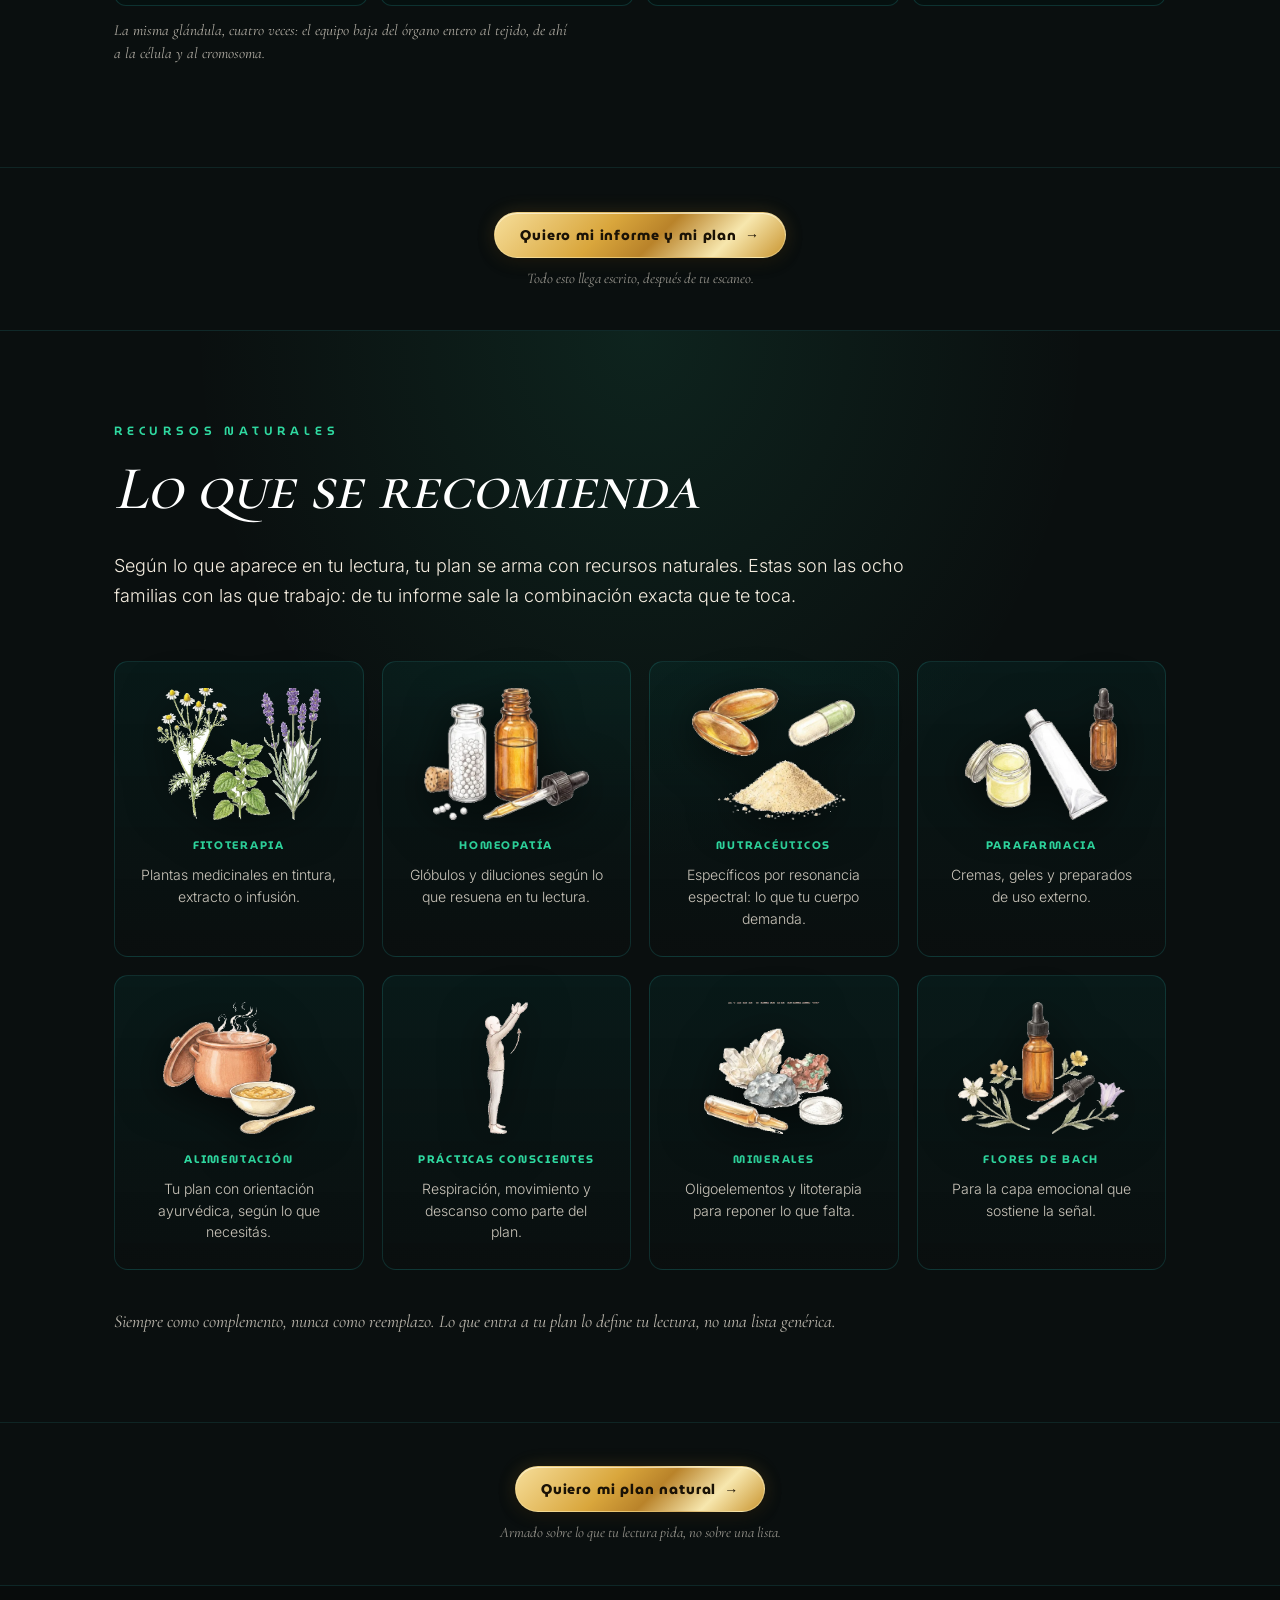
==== commit 3dd7b384: "Pagina actualizada desde BioAnalyst" ====
--- a/index.html
+++ b/index.html
@@ -437,6 +437,7 @@
 }
 
 </style>
+<script type="text/javascript">(function(c,l,a,r,i,t,y){c[a]=c[a]||function(){(c[a].q=c[a].q||[]).push(arguments)};t=l.createElement(r);t.async=1;t.src="https://www.clarity.ms/tag/"+i;y=l.getElementsByTagName(r)[0];y.parentNode.insertBefore(t,y);})(window, document, "clarity", "script", "yshup6kf14");</script>
 </head>
 <body style="margin:0;background:#0A0F0F">
 <div id="dc-root"><div id="topbar"><div id="anuncio"><span class="anx anx-on">DESDE CUALQUIER PAÍS · SIN AGUJAS · SIN RADIACIÓN</span><span class="anx">HAGO 15 ANÁLISIS POR SEMANA — EL PAGO CONFIRMA TU LUGAR EN LA FILA</span><span class="anx">INFORME + PLAN + DEVOLUCIÓN: TODO EN UNA SOLA SESIÓN</span></div><nav id="topnav"><span class="tn-marca"><a class="tn-tab tn-activa" href="#top">SESIONES</a><a class="tn-tab" href="https://cuantica-card.com" target="_blank" rel="noopener">TIENDA</a></span><span class="tn-sep"></span><span id="indice"><a class="ix-chip" href="#que-es">¿Qué es?</a><a class="ix-chip" href="#a-distancia">A distancia</a><a class="ix-chip" href="#parasitos">Parásitos y tóxicos</a><a class="ix-chip" href="#paso-a-paso">Paso a paso</a><a class="ix-chip" href="#que-recibis">Qué recibís</a><a class="ix-chip" href="#preguntas">Preguntas</a><a class="ix-chip ix-reservar" href="#cierre">Reservar</a></span></nav></div><div class="sc-host" data-sc-name="Analisis de Biorresonancia a Distancia"><div data-asset-manifest="1" aria-hidden="true" style="display: none;">
@@ -1267,7 +1268,7 @@
             <div style="font-family: Anton, sans-serif; font-size: clamp(40px, 5.6vw, 82px); line-height: 0.9; color: rgb(10, 15, 15); -webkit-text-stroke: 1px rgba(60, 231, 225, 0.55); text-shadow: rgba(60, 231, 225, 0.2) 0px 0px 34px;"><span class="sc-interp">02</span></div>
             <div>
               <h3 style="font-family: &quot;Cormorant SC&quot;, serif; font-style: italic; font-weight: 500; font-size: clamp(26px, 2.8vw, 40px); line-height: 1.05; margin: 0px 0px 12px; color: rgb(255, 255, 255);"><span class="sc-interp">Completás la anamnesis</span></h3>
-              <p style="font-size: clamp(16px, 1.4vw, 20px); line-height: 1.66; color: rgb(245, 237, 224); margin: 0px; max-width: 64ch;"><span class="sc-interp">Apenas se acredita el pago te llega un mail mío con el link de tu ficha (si no lo ves, buscalo en Spam o Promociones). Ahí me contás tu motivo de consulta y tu historia, y cargás tu firma biológica: tu nombre completo y tu fecha de nacimiento. Lo hacés desde el celular, tranquilo, con el tiempo que necesites.</span></p>
+              <p style="font-size: clamp(16px, 1.4vw, 20px); line-height: 1.66; color: rgb(245, 237, 224); margin: 0px; max-width: 64ch;"><span class="sc-interp">Apenas pagás se abre tu ficha, y además te llega un mail mío con el link para seguirla cuando quieras (si no lo ves, buscalo en Spam o Promociones). Ahí me contás tu motivo de consulta y tu historia, y cargás tu firma biológica: tu nombre completo y tu fecha de nacimiento. Lo hacés desde el celular, tranquilo, con el tiempo que necesites.</span></p>
             </div>
           </div>
         
@@ -1737,7 +1738,7 @@
 
       <div class="aviso-mail" role="note" style="max-width: 760px; margin: clamp(38px, 5vw, 60px) auto 0px; text-align: left; border: 1px solid rgba(196, 122, 53, 0.55); border-left: 4px solid rgb(196, 122, 53); border-radius: 12px; background: rgba(196, 122, 53, 0.1); padding: clamp(14px, 1.8vw, 18px) clamp(16px, 2vw, 22px);">
         <div style="font-family: MuseoModerno, sans-serif; font-weight: 800; font-size: 11px; letter-spacing: 0.22em; text-transform: uppercase; color: rgb(229, 160, 106); margin: 0px 0px 6px;">Importante</div>
-        <p style="font-size: clamp(15px, 1.25vw, 17px); line-height: 1.6; color: rgb(245, 237, 224); margin: 0px;">Apenas pagues te llega un mail mío con el link de tu ficha. Si en 15 minutos no lo ves, buscalo en <strong>Spam</strong> o <strong>Promociones</strong>.</p>
+        <p style="font-size: clamp(15px, 1.25vw, 17px); line-height: 1.6; color: rgb(245, 237, 224); margin: 0px;">Cuando terminás de pagar se abre tu ficha, y además <strong>te mando el link por mail</strong>: si se te cierra antes de completarla, la seguís desde ahí. Si en 15 minutos no ves ese mail, <strong>buscalo en Spam o Promociones</strong> y marcalo como "no es spam": por ahí te llega después tu informe.</p>
       </div>
       <div style="display: grid; grid-template-columns: repeat(auto-fit, minmax(250px, 1fr)); gap: 14px; margin-top: 14px; text-align: left; max-width: 760px; margin-left: auto; margin-right: auto;">
         <a href="https://www.mercadopago.com.ar/checkout/v1/redirect?pref_id=294700284-d9d792c5-9c05-48d7-b124-df04d0ad7510" target="_blank" rel="noopener" class="scp4" style="display: flex; align-items: baseline; justify-content: space-between; gap: 16px; border: 1px solid rgba(60, 231, 225, 0.24); border-radius: 12px; padding: clamp(18px, 2vw, 24px); transition: border-color 0.3s, background 0.3s;">
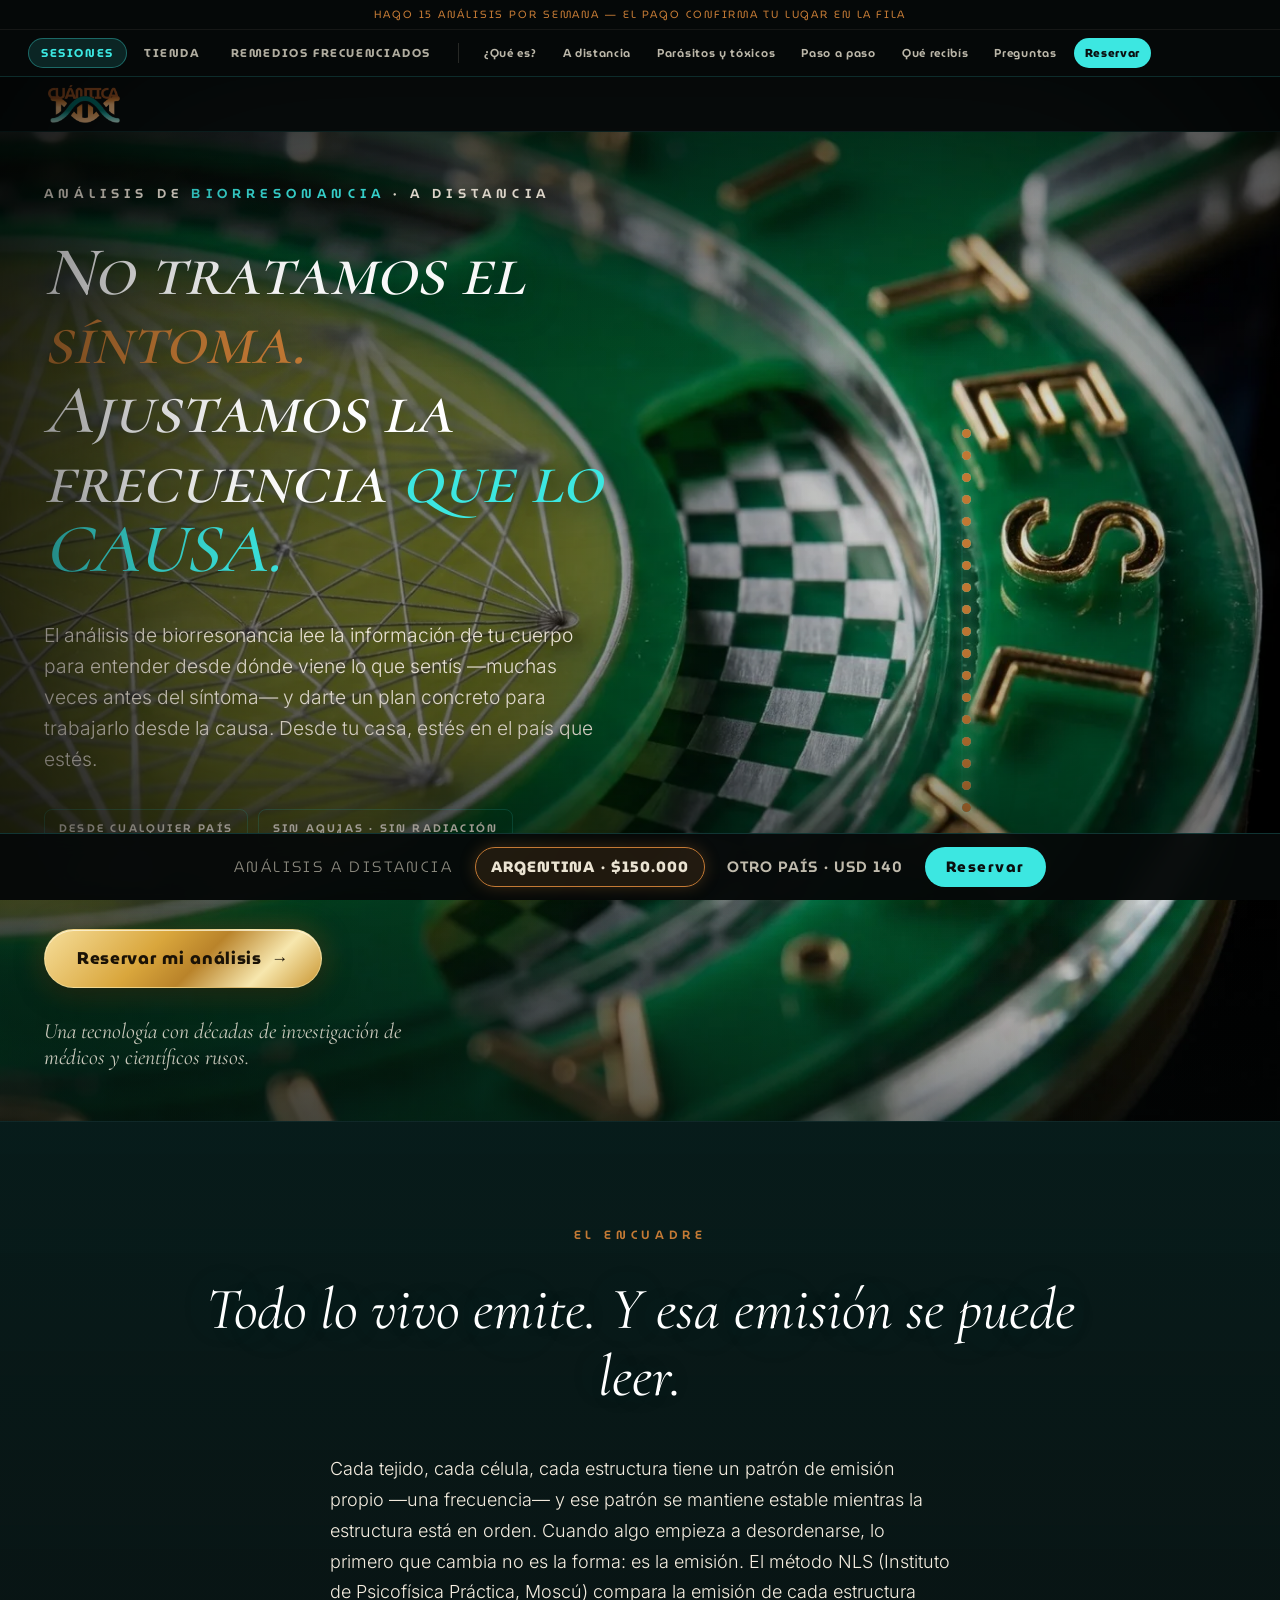
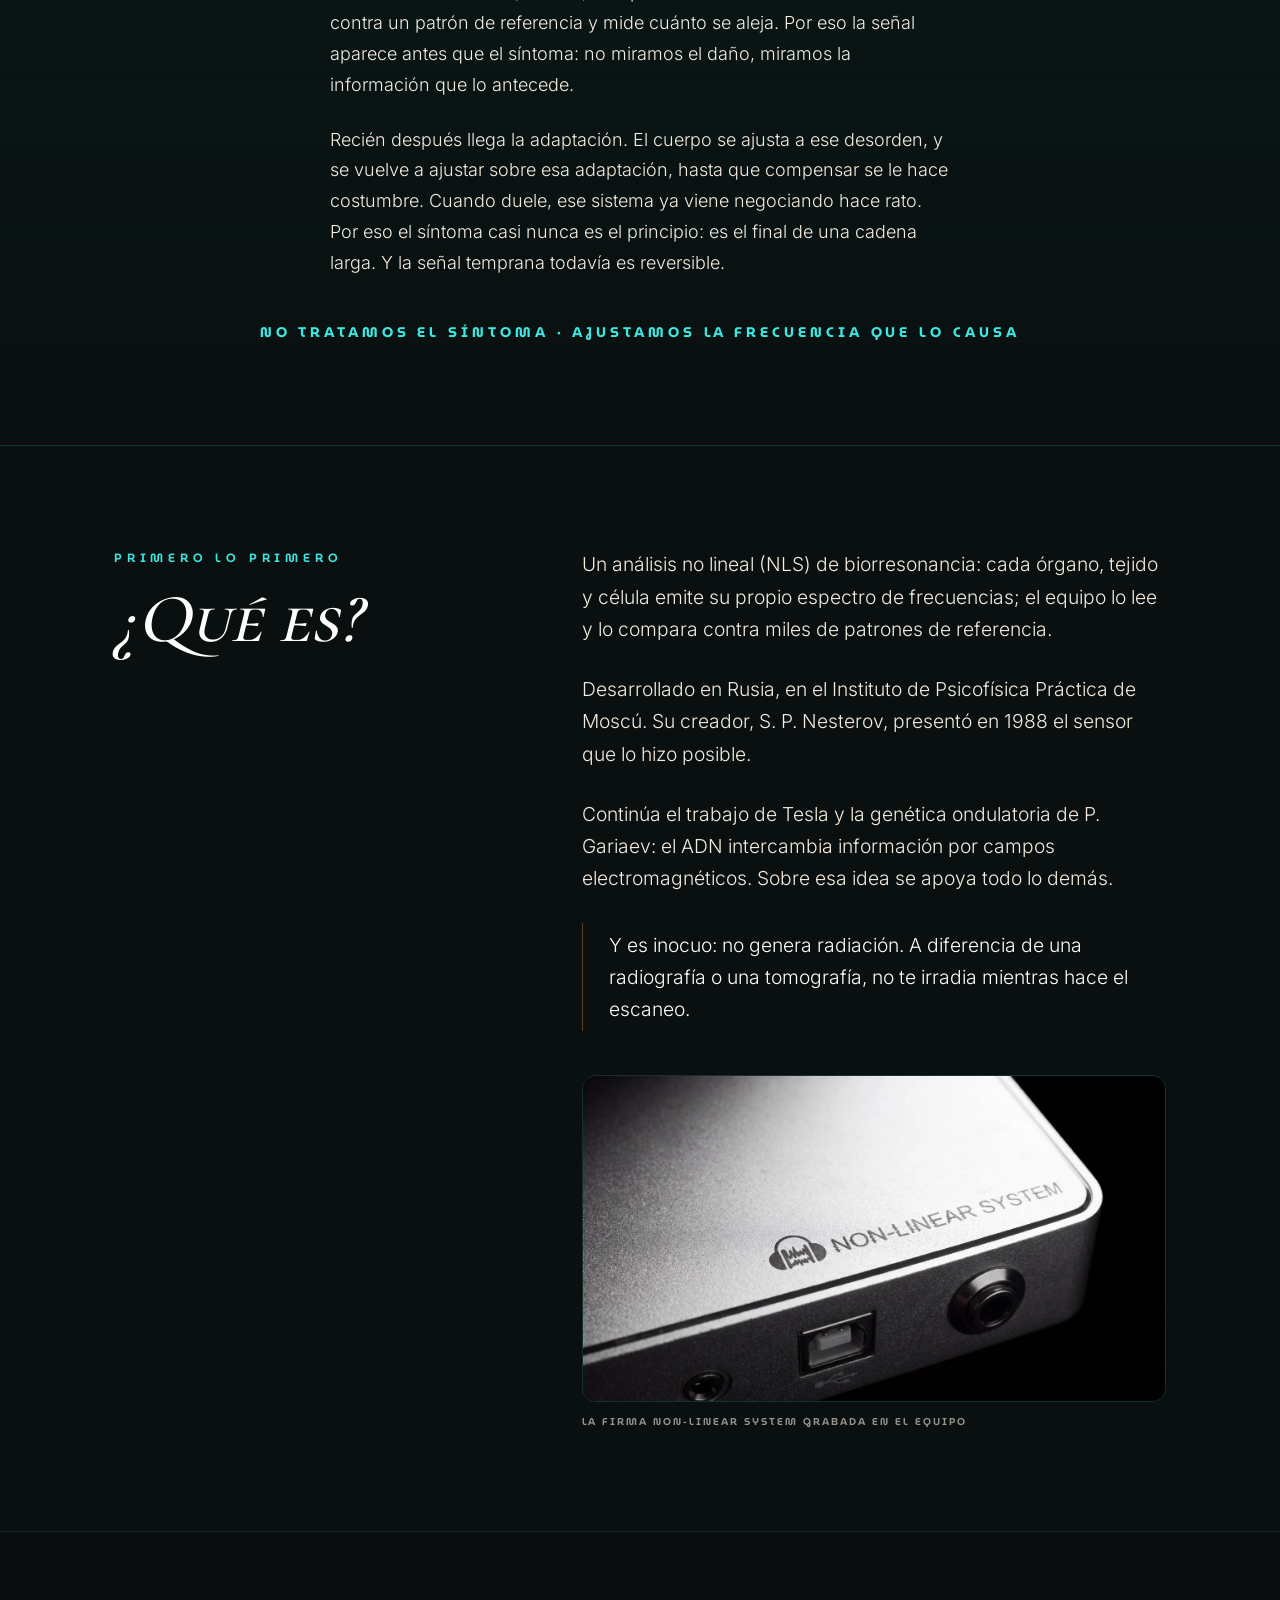
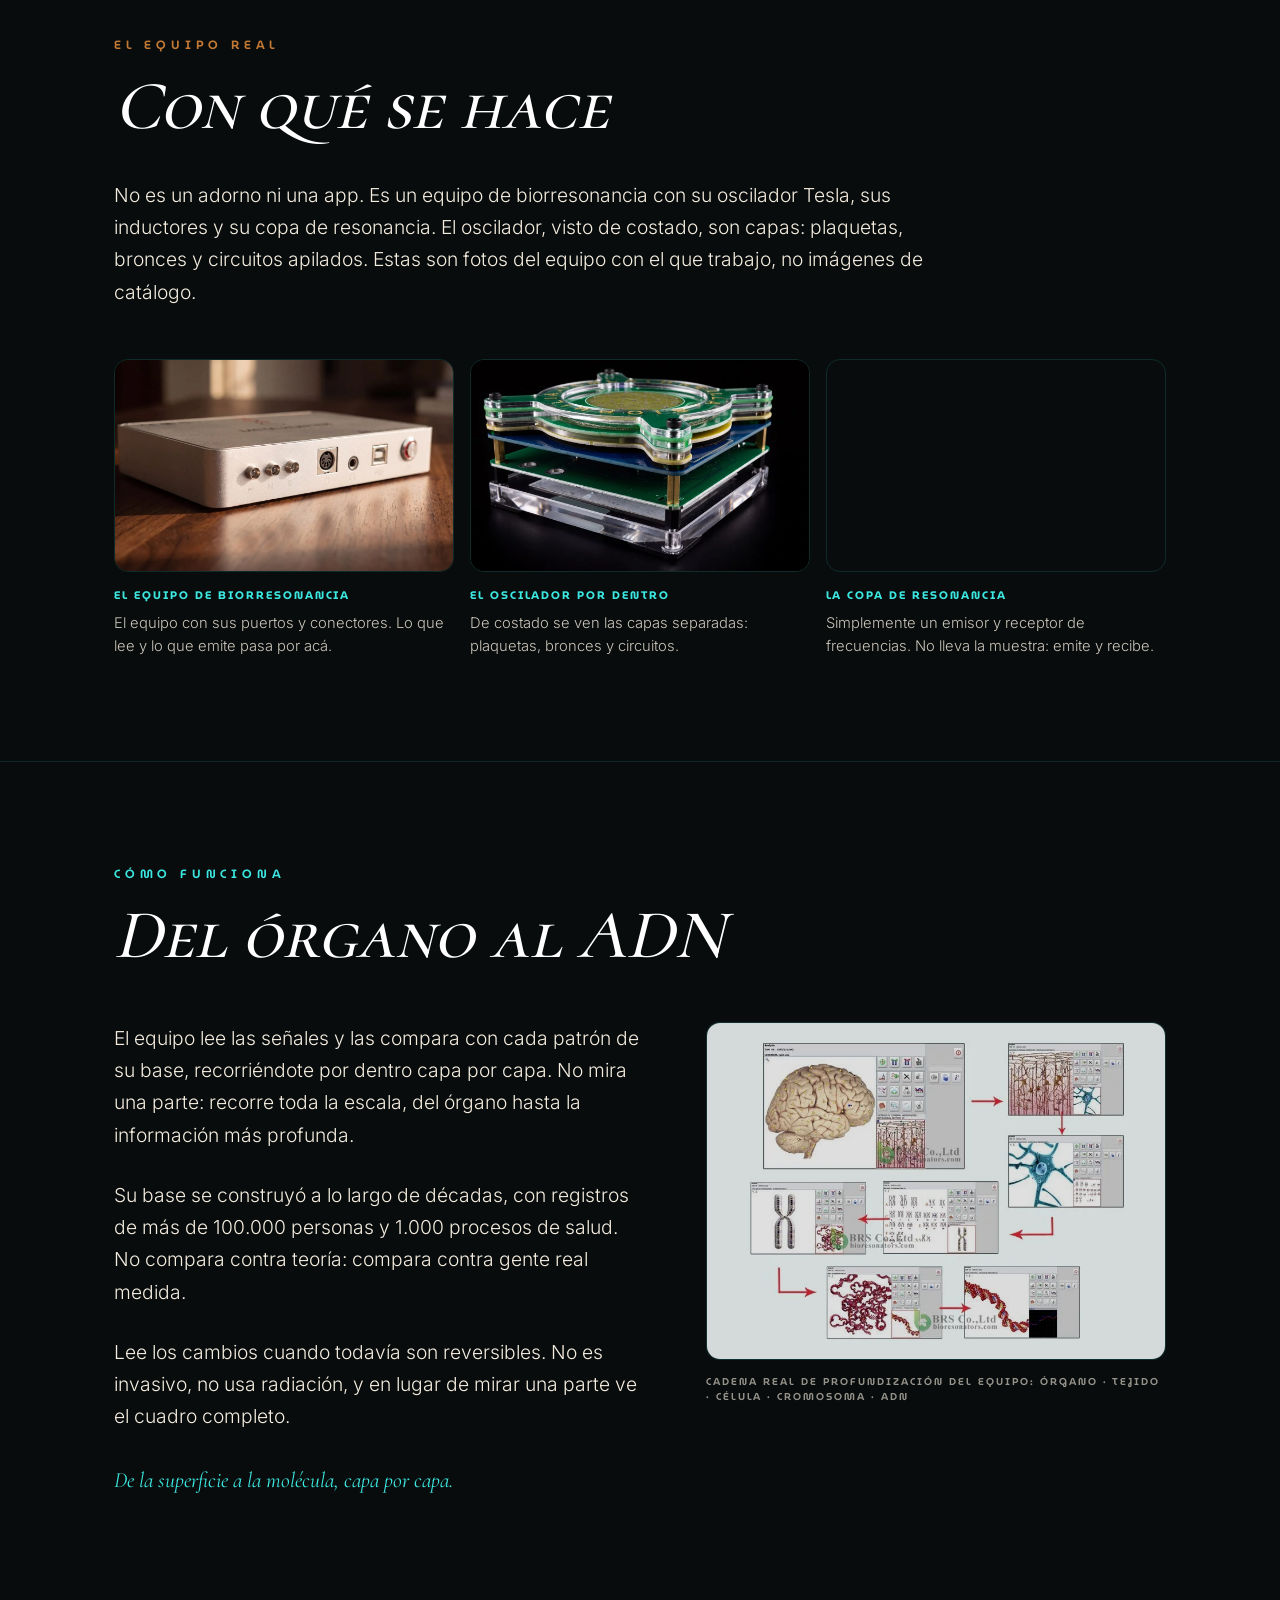
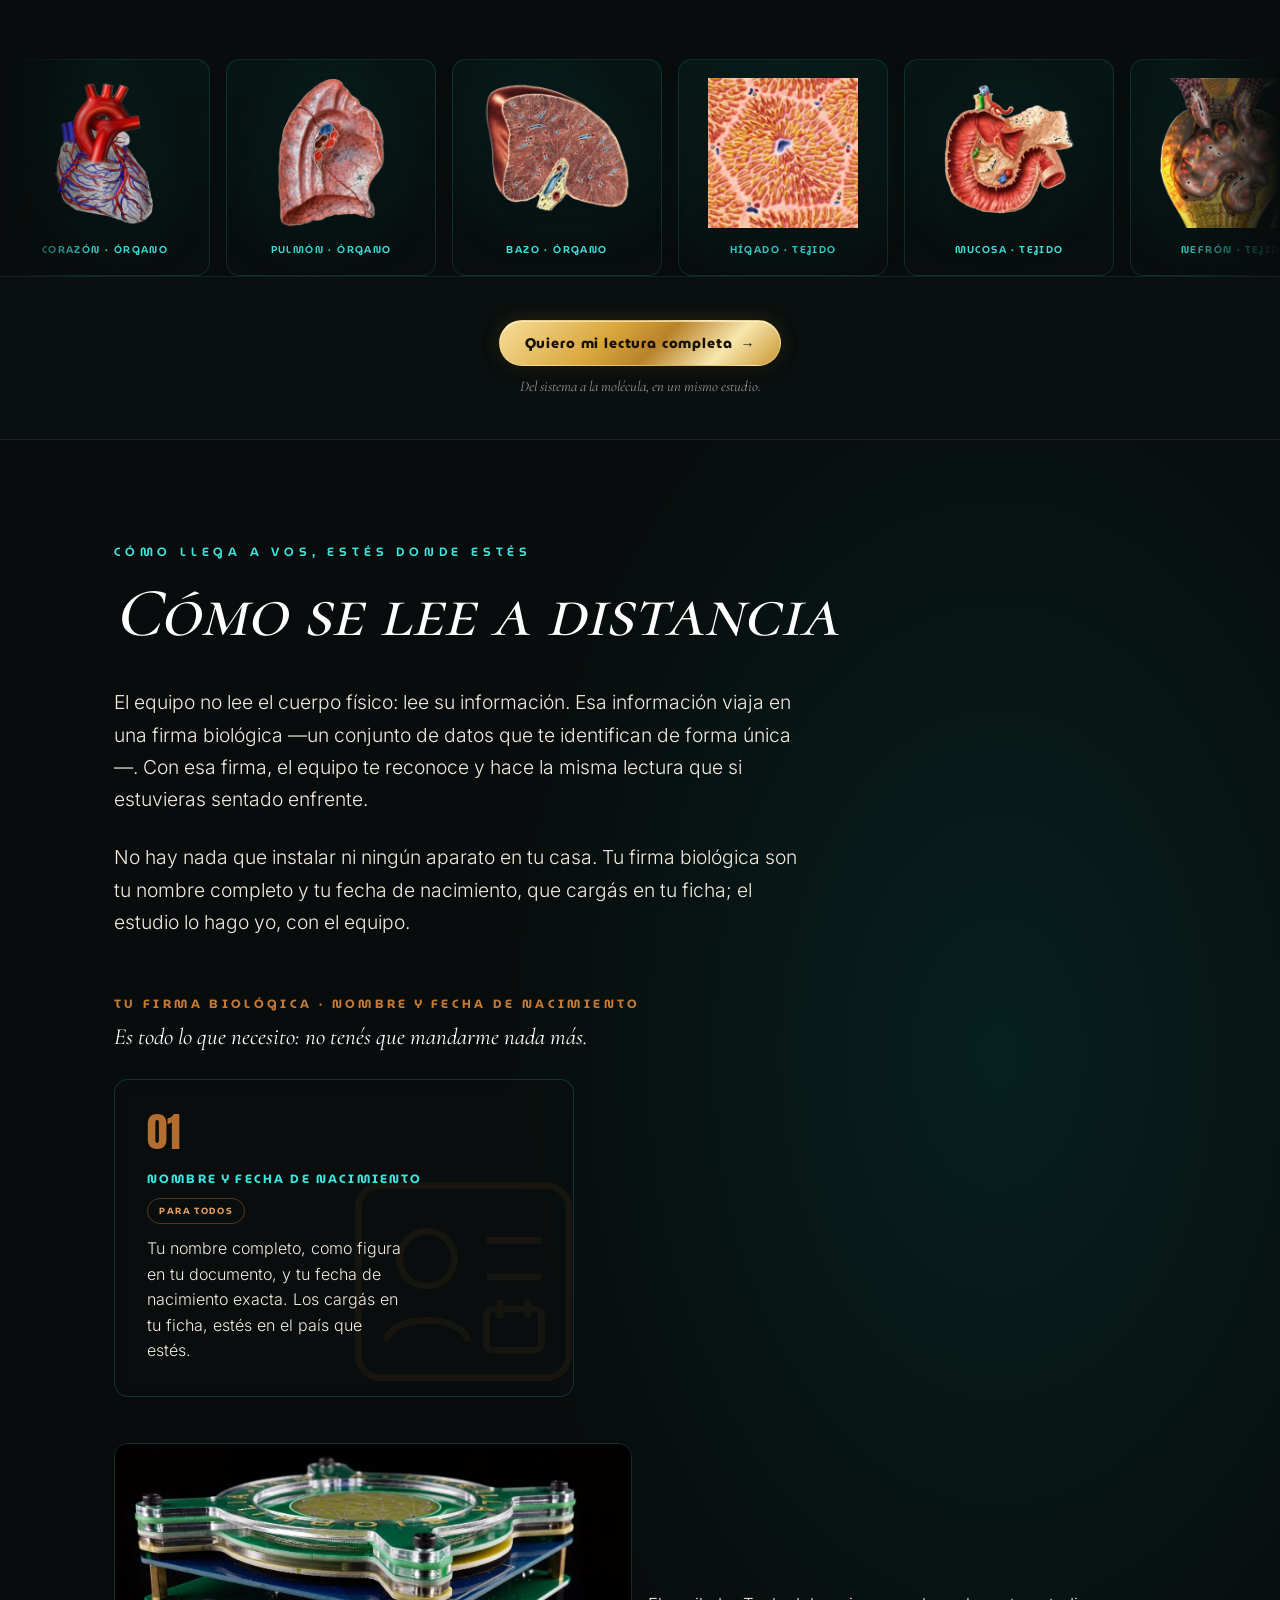
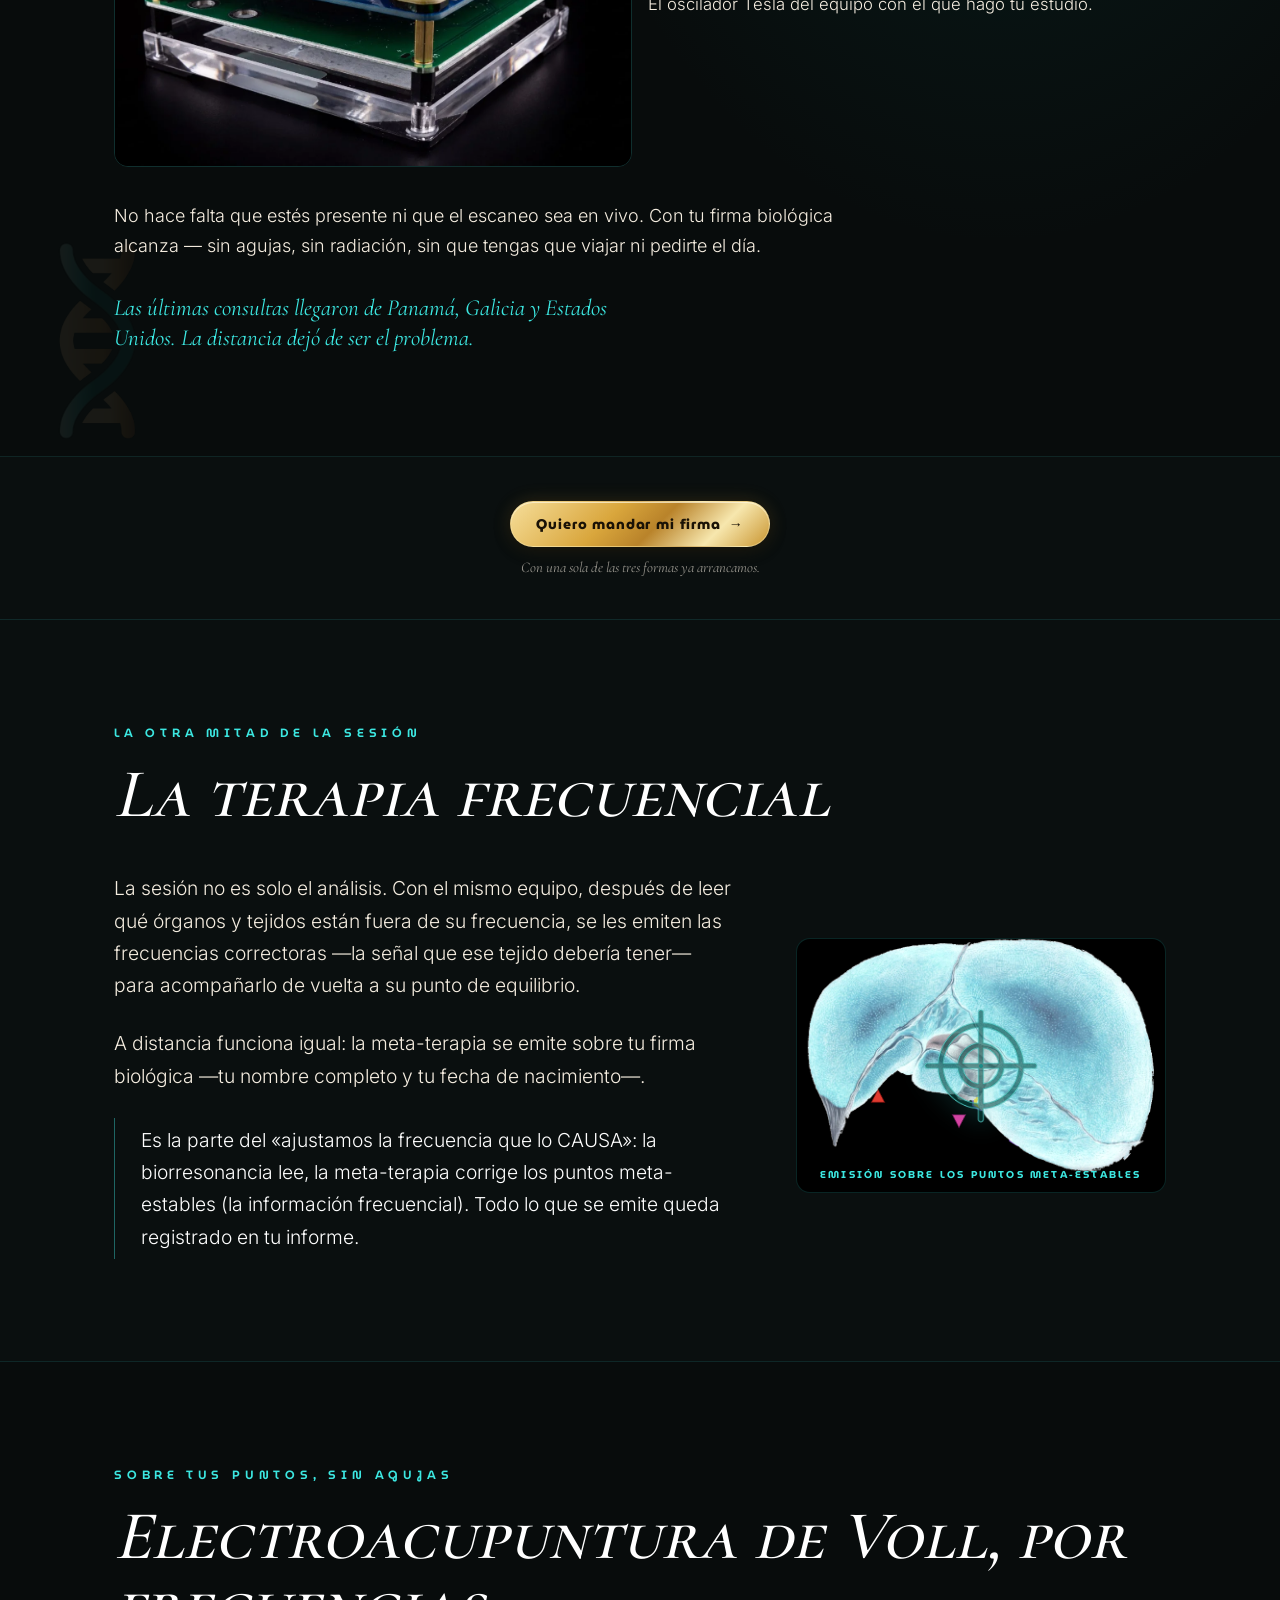
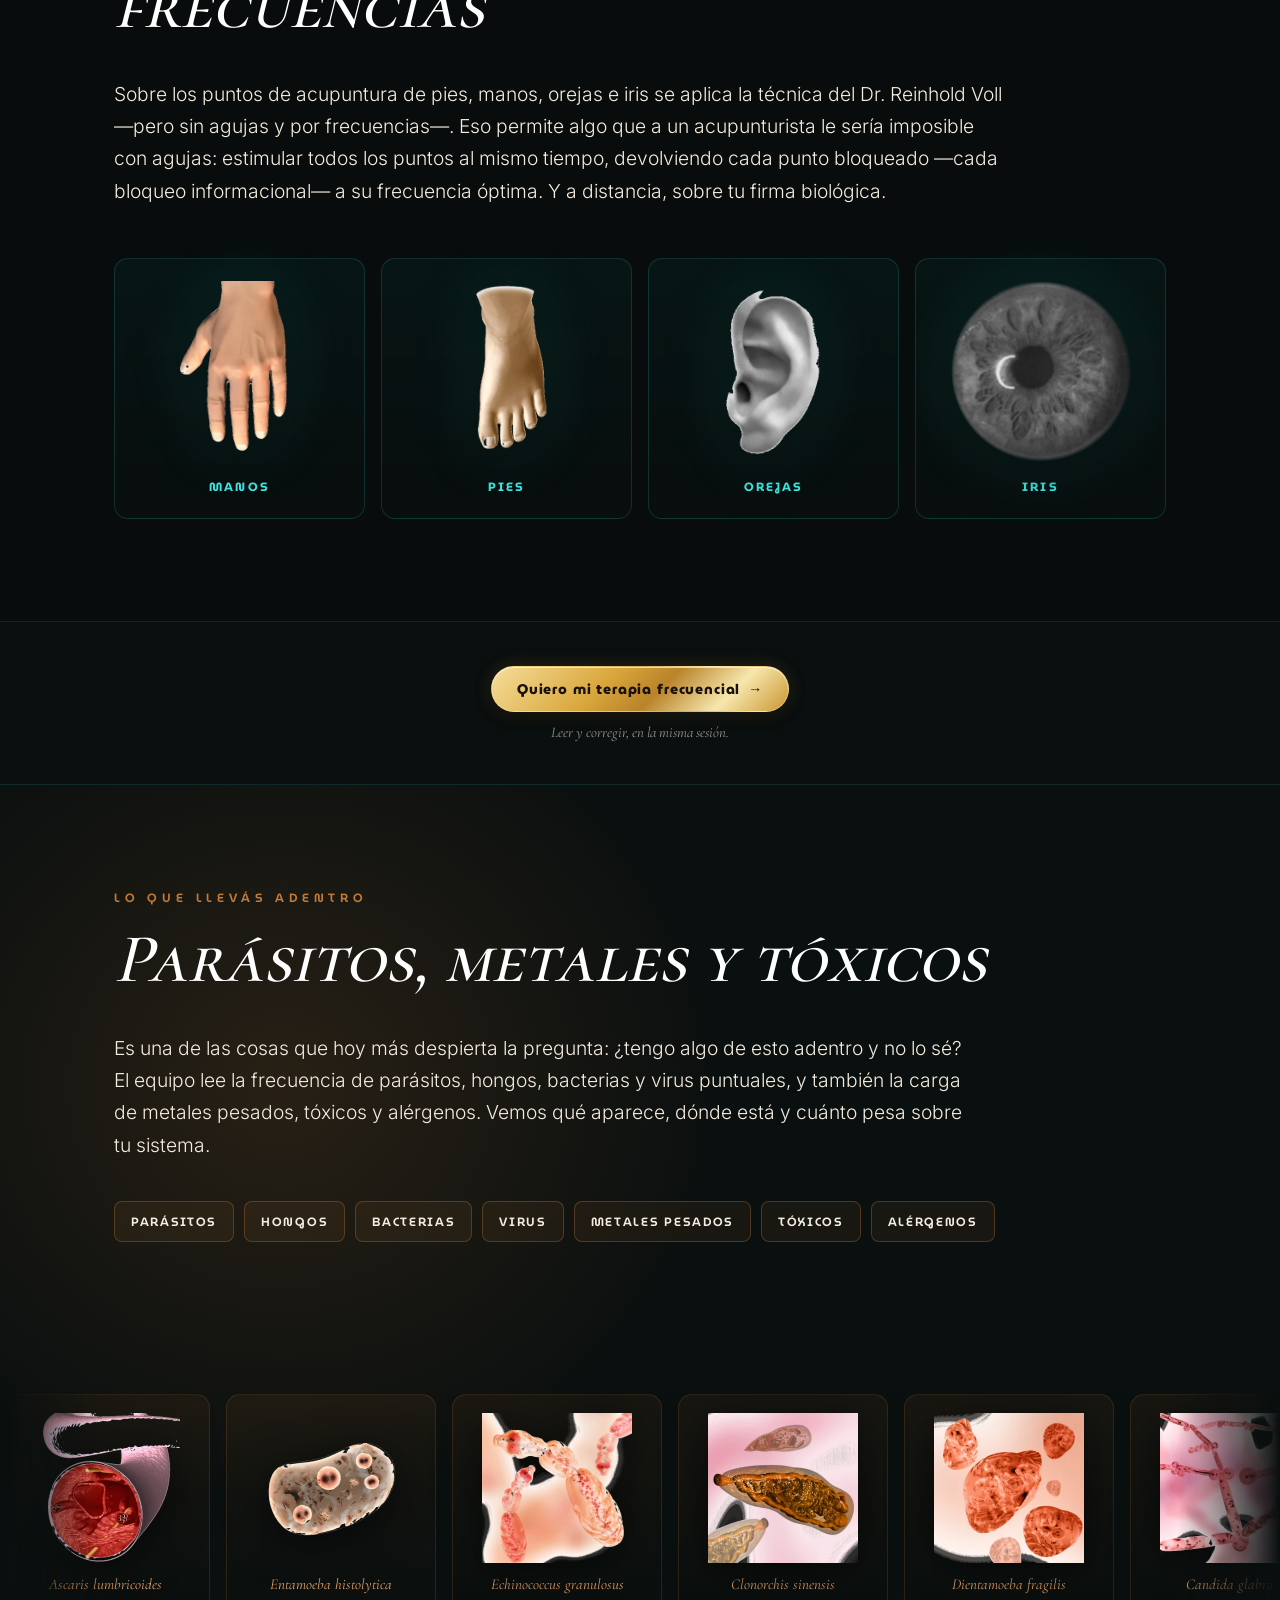
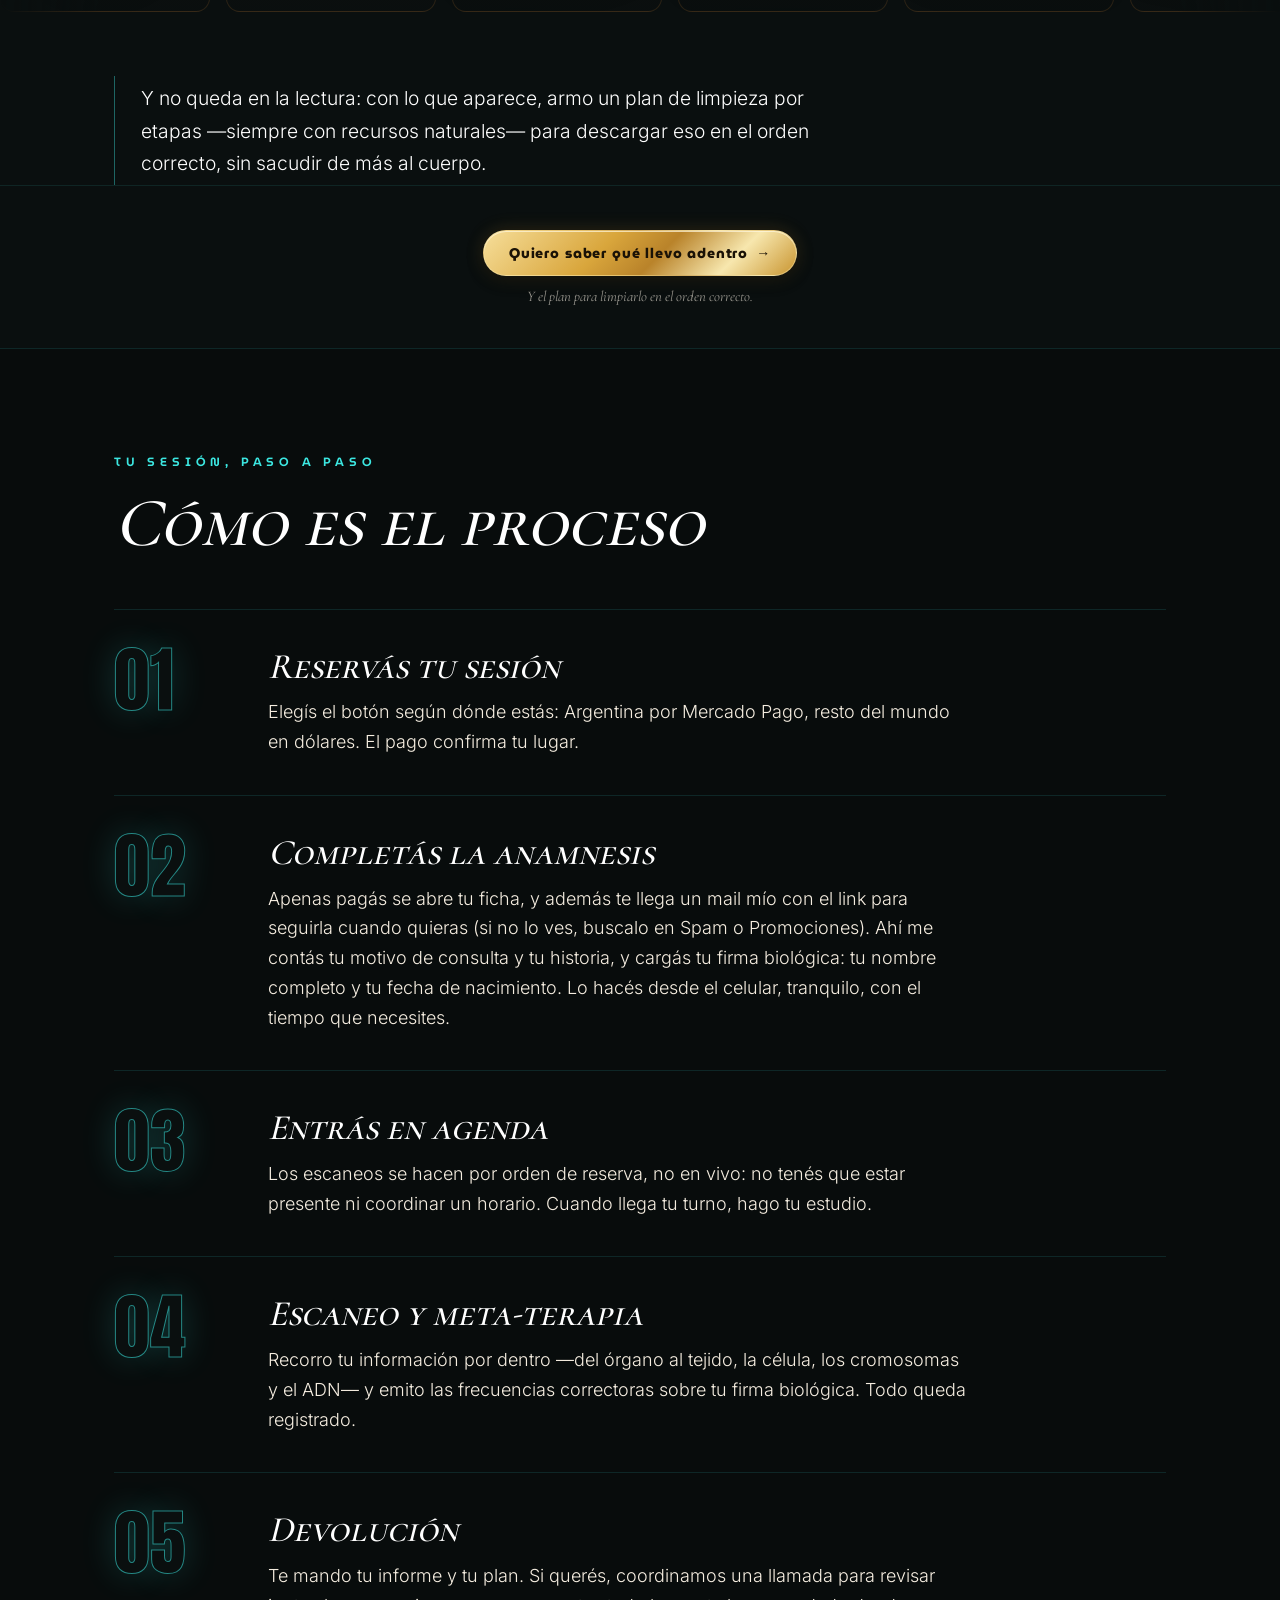
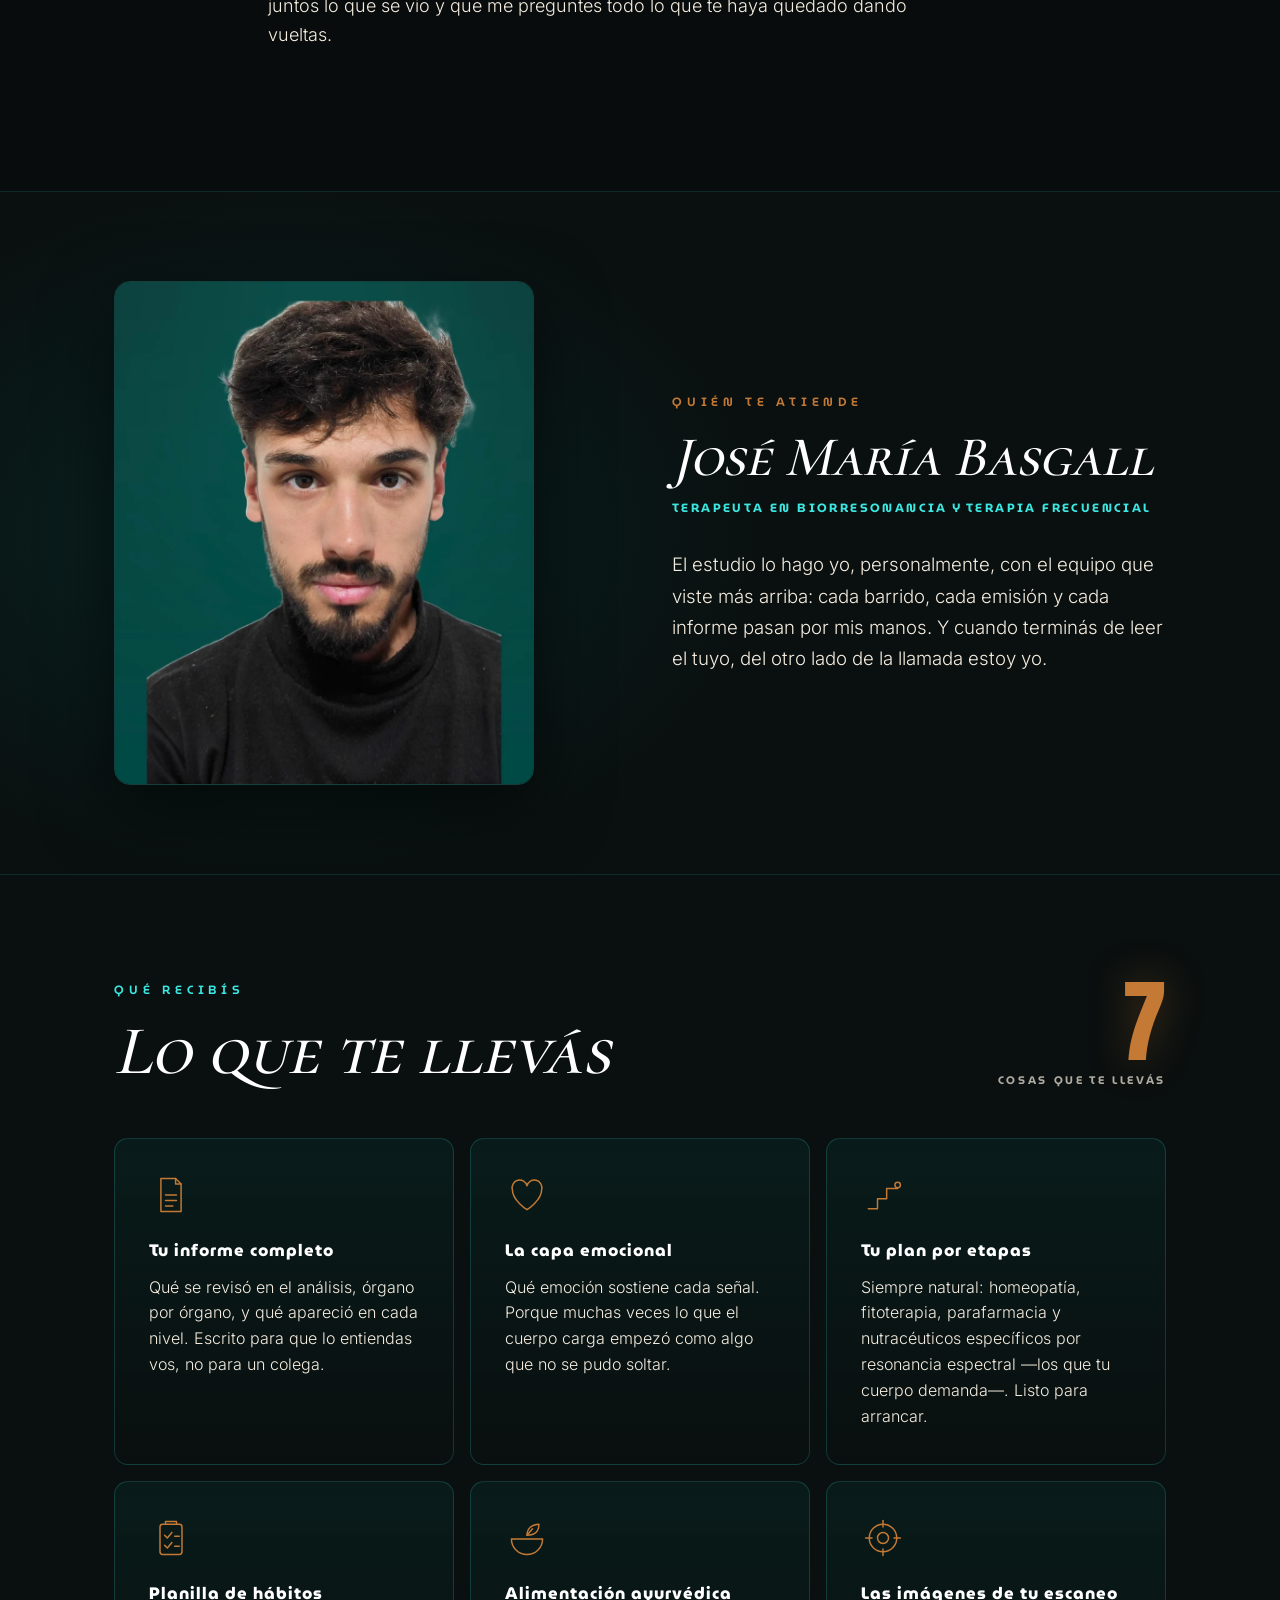
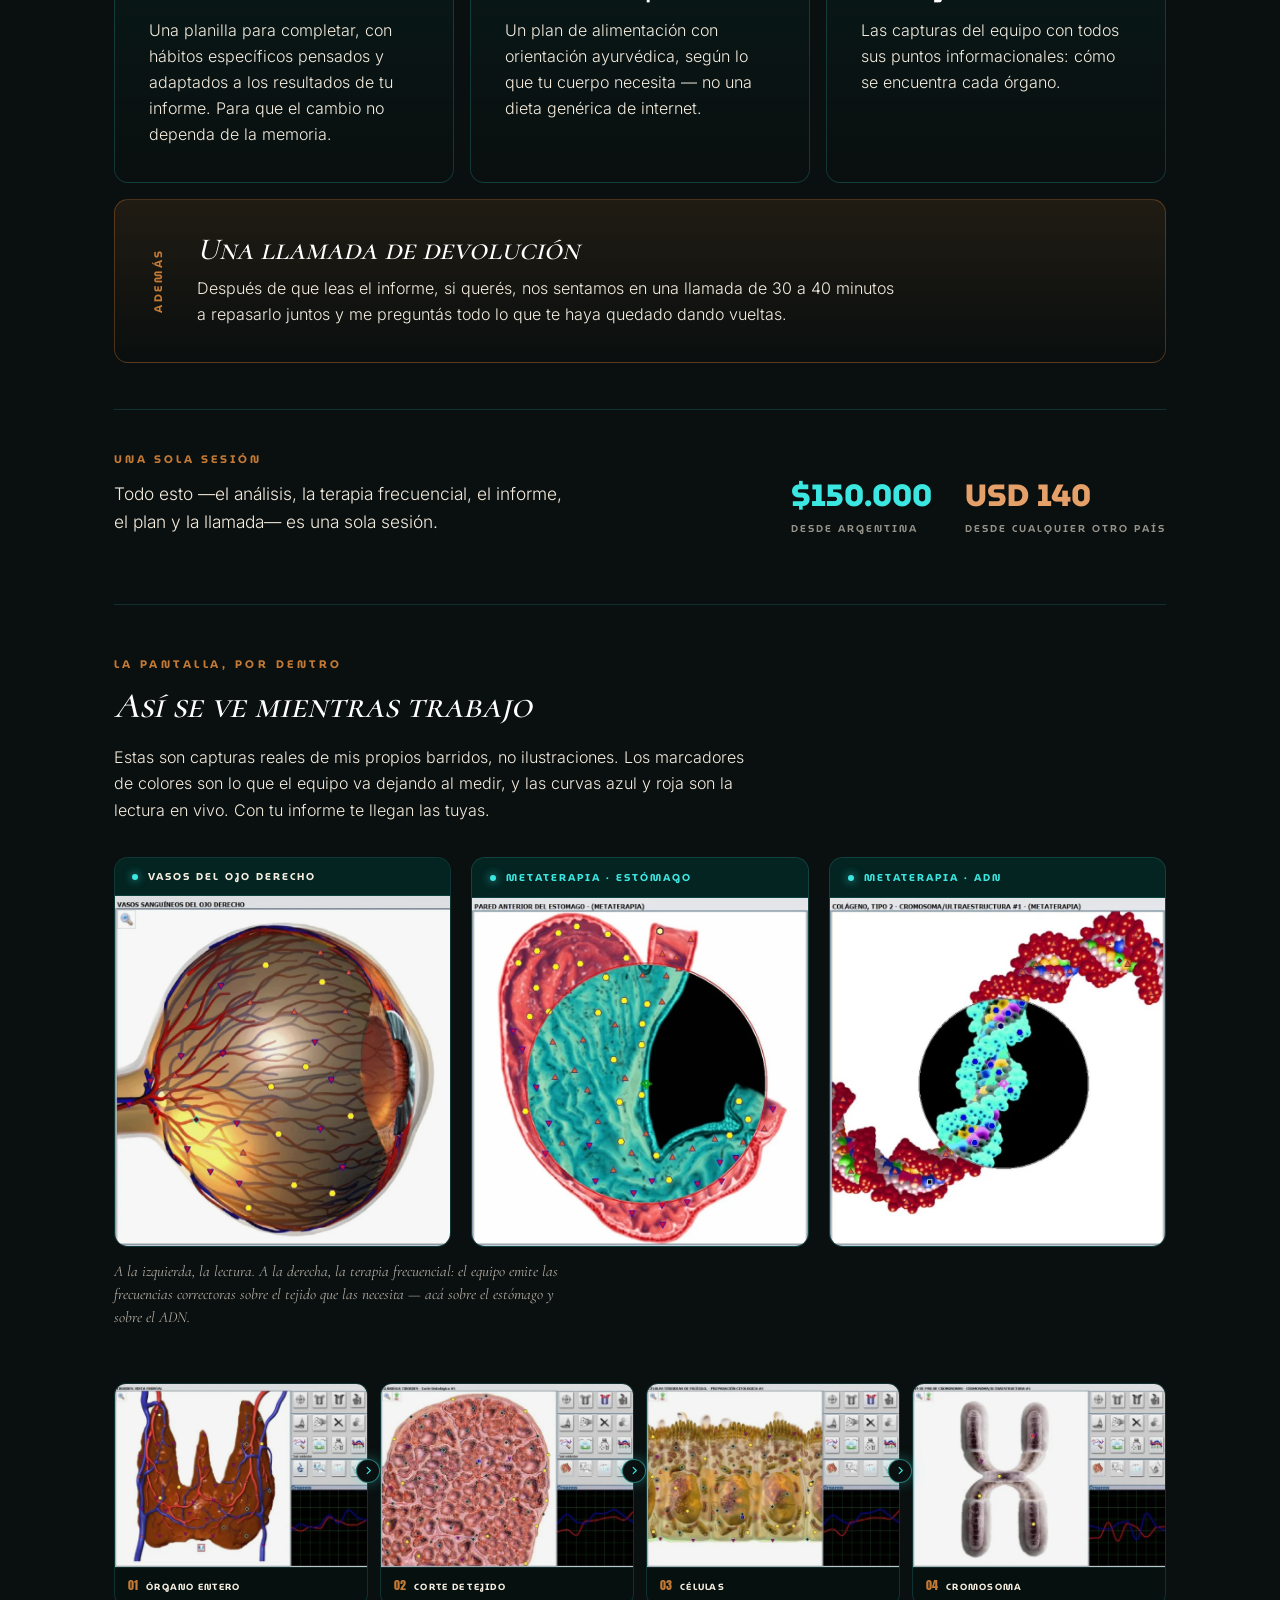
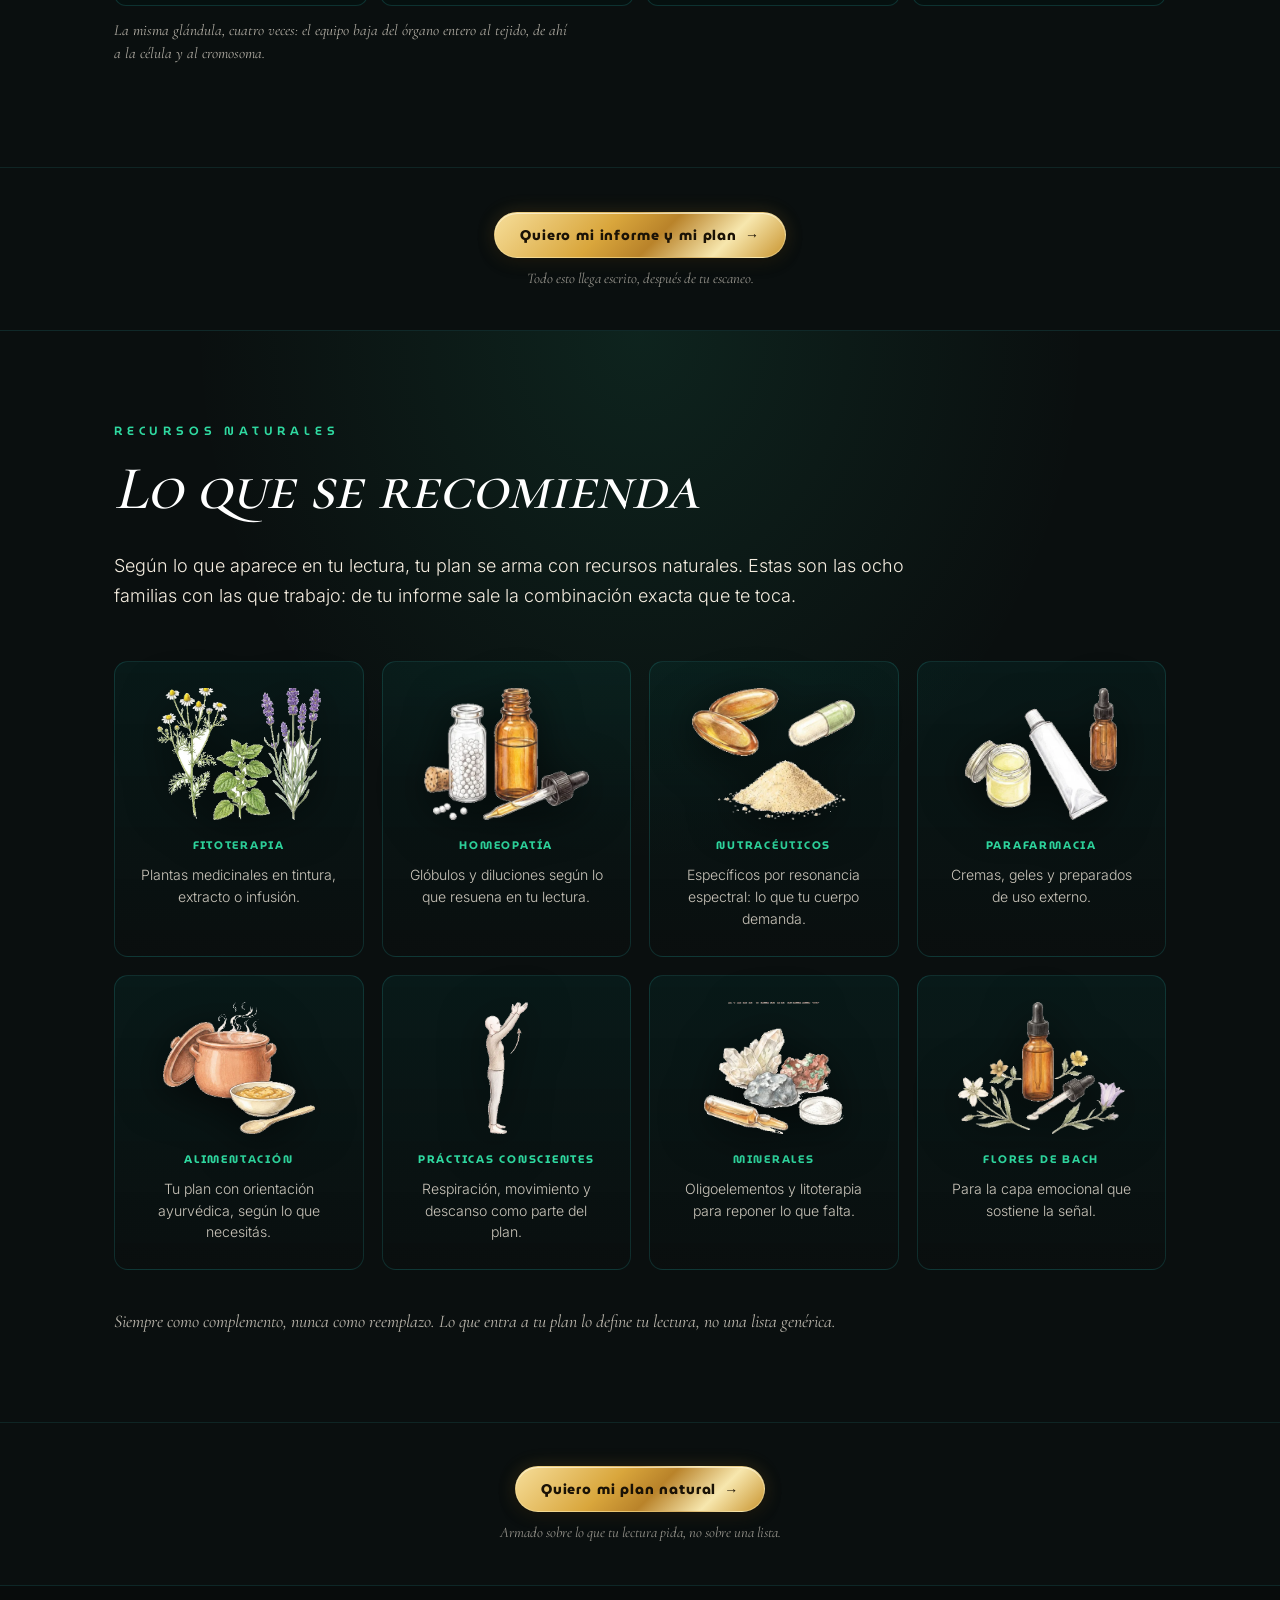
==== commit 086f8aa4: "Pagina actualizada desde BioAnalyst" ====
--- a/index.html
+++ b/index.html
@@ -440,7 +440,7 @@
 <script type="text/javascript">(function(c,l,a,r,i,t,y){c[a]=c[a]||function(){(c[a].q=c[a].q||[]).push(arguments)};t=l.createElement(r);t.async=1;t.src="https://www.clarity.ms/tag/"+i;y=l.getElementsByTagName(r)[0];y.parentNode.insertBefore(t,y);})(window, document, "clarity", "script", "yshup6kf14");</script>
 </head>
 <body style="margin:0;background:#0A0F0F">
-<div id="dc-root"><div id="topbar"><div id="anuncio"><span class="anx anx-on">DESDE CUALQUIER PAÍS · SIN AGUJAS · SIN RADIACIÓN</span><span class="anx">HAGO 15 ANÁLISIS POR SEMANA — EL PAGO CONFIRMA TU LUGAR EN LA FILA</span><span class="anx">INFORME + PLAN + DEVOLUCIÓN: TODO EN UNA SOLA SESIÓN</span></div><nav id="topnav"><span class="tn-marca"><a class="tn-tab tn-activa" href="#top">SESIONES</a><a class="tn-tab" href="https://cuantica-card.com" target="_blank" rel="noopener">TIENDA</a></span><span class="tn-sep"></span><span id="indice"><a class="ix-chip" href="#que-es">¿Qué es?</a><a class="ix-chip" href="#a-distancia">A distancia</a><a class="ix-chip" href="#parasitos">Parásitos y tóxicos</a><a class="ix-chip" href="#paso-a-paso">Paso a paso</a><a class="ix-chip" href="#que-recibis">Qué recibís</a><a class="ix-chip" href="#preguntas">Preguntas</a><a class="ix-chip ix-reservar" href="#cierre">Reservar</a></span></nav></div><div class="sc-host" data-sc-name="Analisis de Biorresonancia a Distancia"><div data-asset-manifest="1" aria-hidden="true" style="display: none;">
+<div id="dc-root"><div id="topbar"><div id="anuncio"><span class="anx anx-on">DESDE CUALQUIER PAÍS · SIN AGUJAS · SIN RADIACIÓN</span><span class="anx">HAGO 15 ANÁLISIS POR SEMANA — EL PAGO CONFIRMA TU LUGAR EN LA FILA</span><span class="anx">INFORME + PLAN + DEVOLUCIÓN: TODO EN UNA SOLA SESIÓN</span></div><nav id="topnav"><span class="tn-marca"><a class="tn-tab tn-activa" href="#top">SESIONES</a><a class="tn-tab" href="https://cuantica-card.com" target="_blank" rel="noopener">TIENDA</a><a class="tn-tab" href="/arma-tu-frasco/">REMEDIOS FRECUENCIADOS</a></span><span class="tn-sep"></span><span id="indice"><a class="ix-chip" href="#que-es">¿Qué es?</a><a class="ix-chip" href="#a-distancia">A distancia</a><a class="ix-chip" href="#parasitos">Parásitos y tóxicos</a><a class="ix-chip" href="#paso-a-paso">Paso a paso</a><a class="ix-chip" href="#que-recibis">Qué recibís</a><a class="ix-chip" href="#preguntas">Preguntas</a><a class="ix-chip ix-reservar" href="#cierre">Reservar</a></span></nav></div><div class="sc-host" data-sc-name="Analisis de Biorresonancia a Distancia"><div data-asset-manifest="1" aria-hidden="true" style="display: none;">
   <img decoding="async" loading="lazy" data-path="assets/aw/DNA2.webp" src="assets/DNA2.webp" alt="">
   <img decoding="async" loading="lazy" data-path="assets/aw/DNA3.webp" src="assets/DNA3.webp" alt="">
   <img decoding="async" loading="lazy" data-path="assets/aw/Hepatocit.webp" src="assets/Hepatocit.webp" alt="">
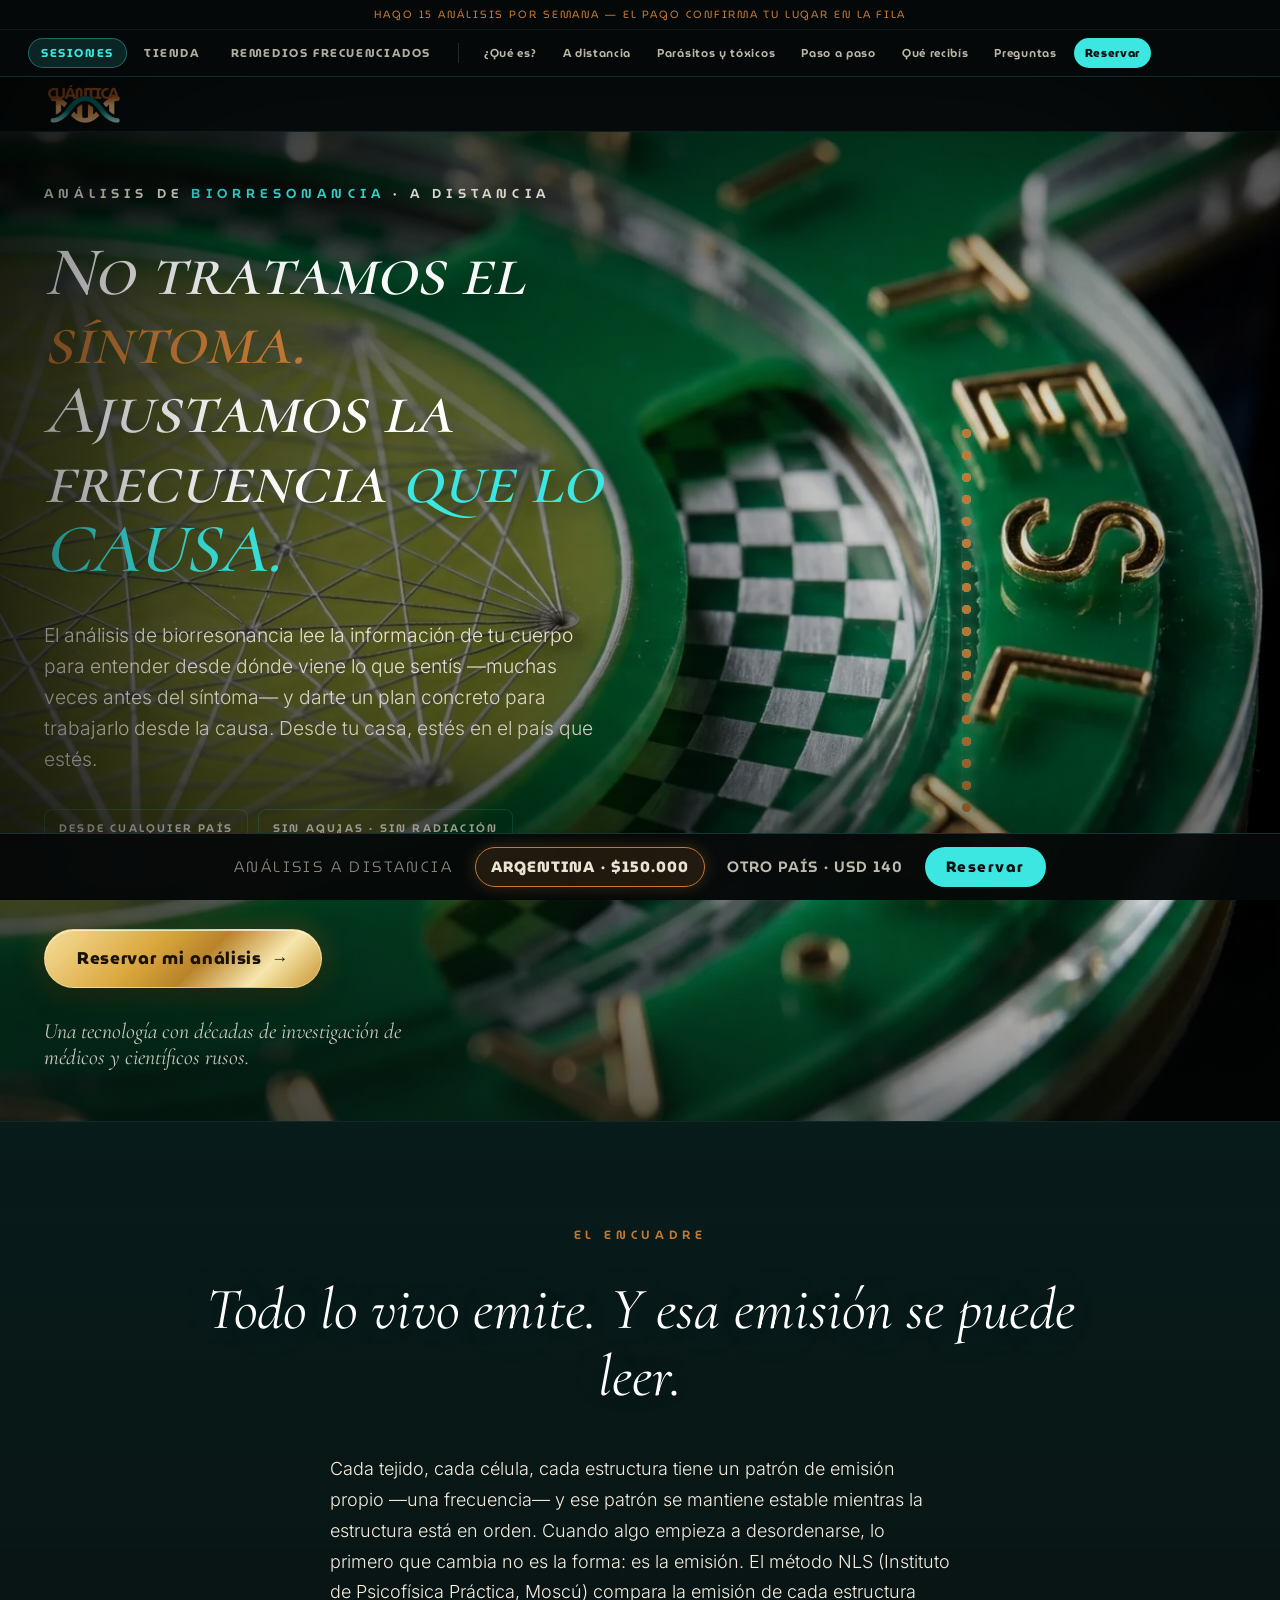
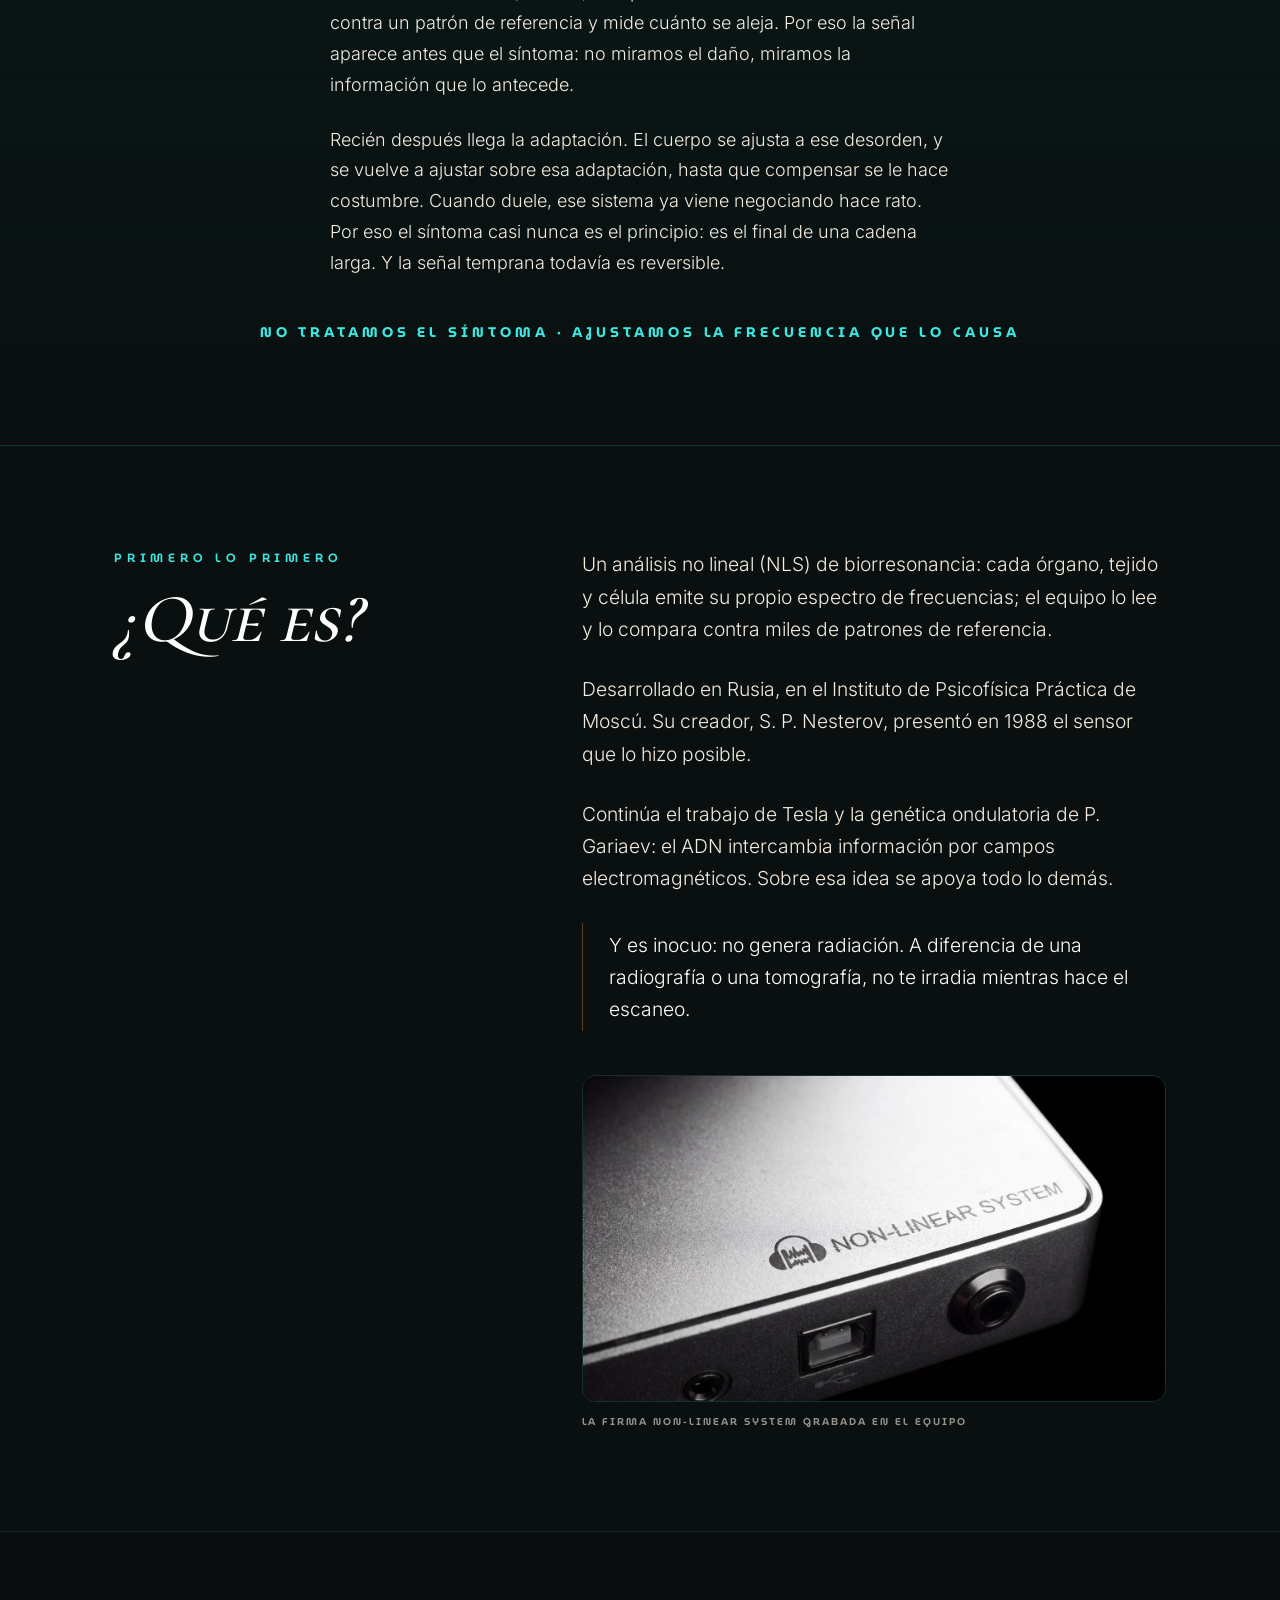
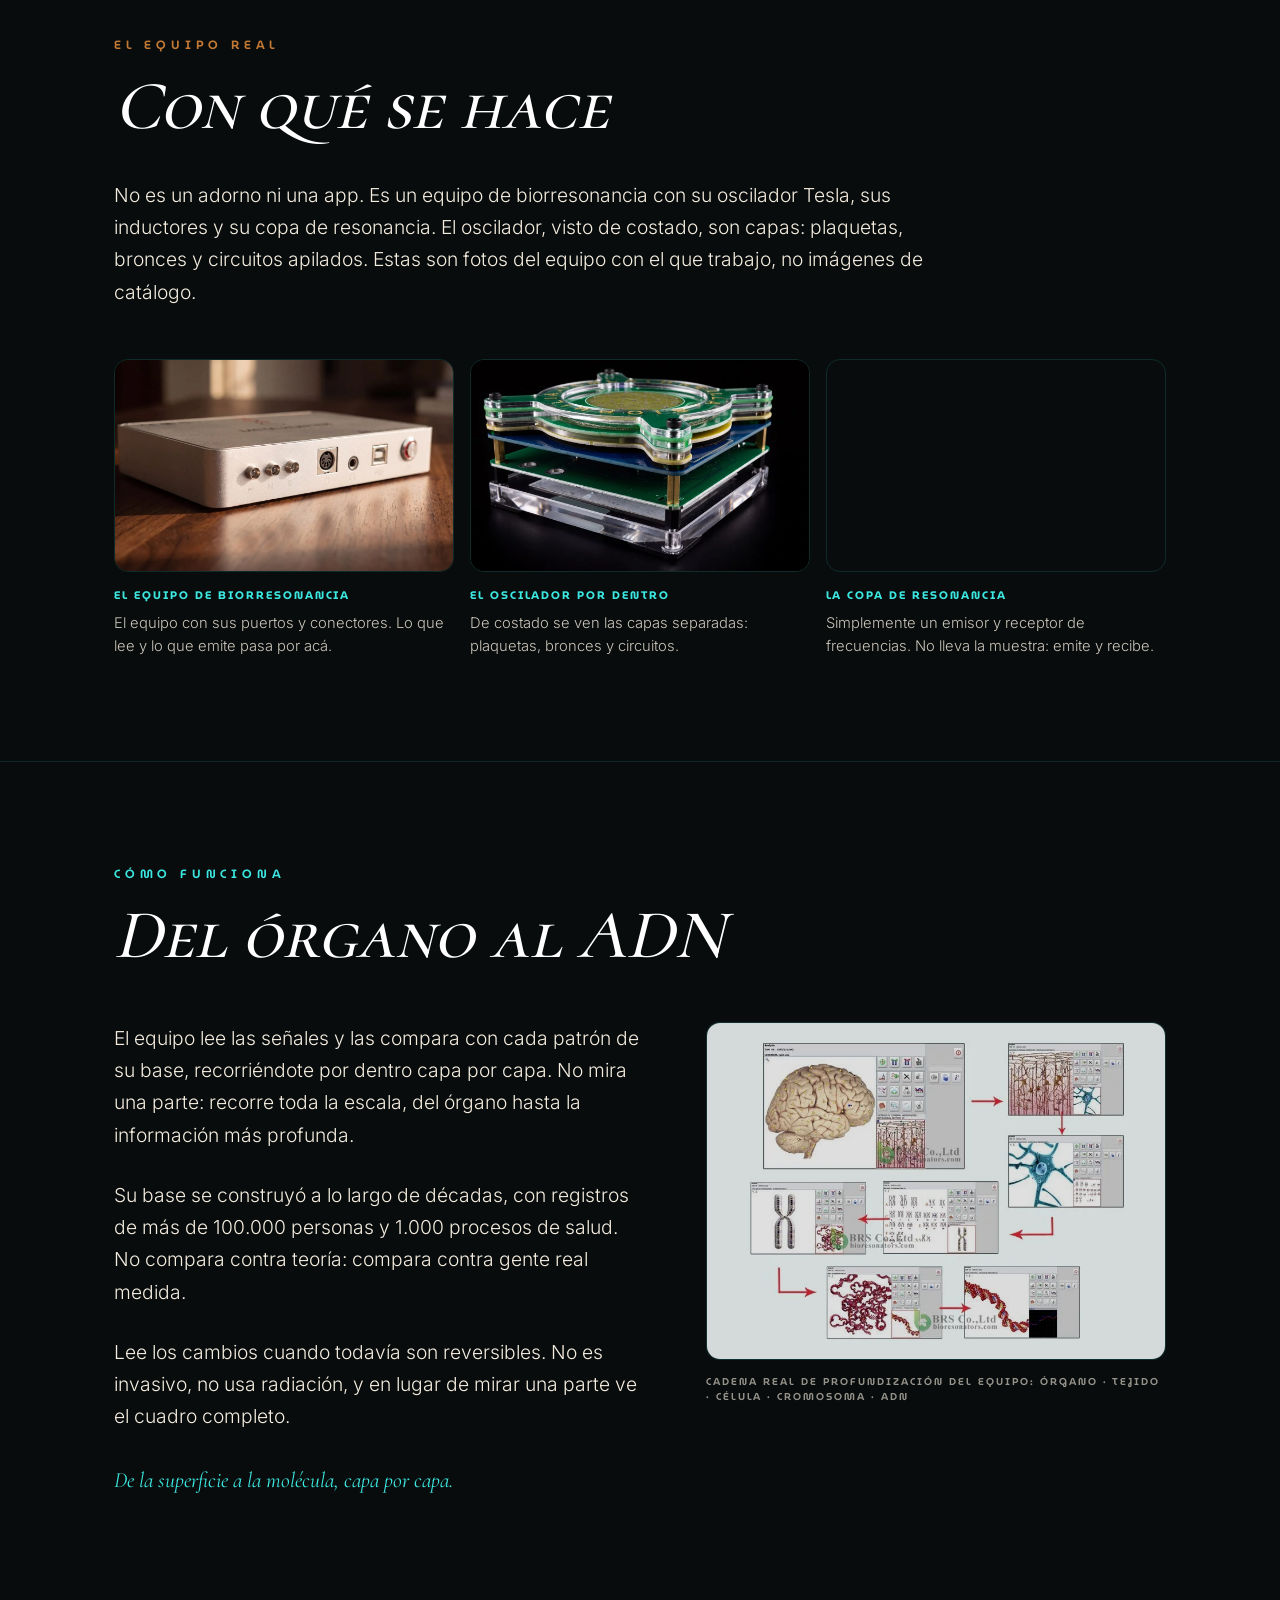
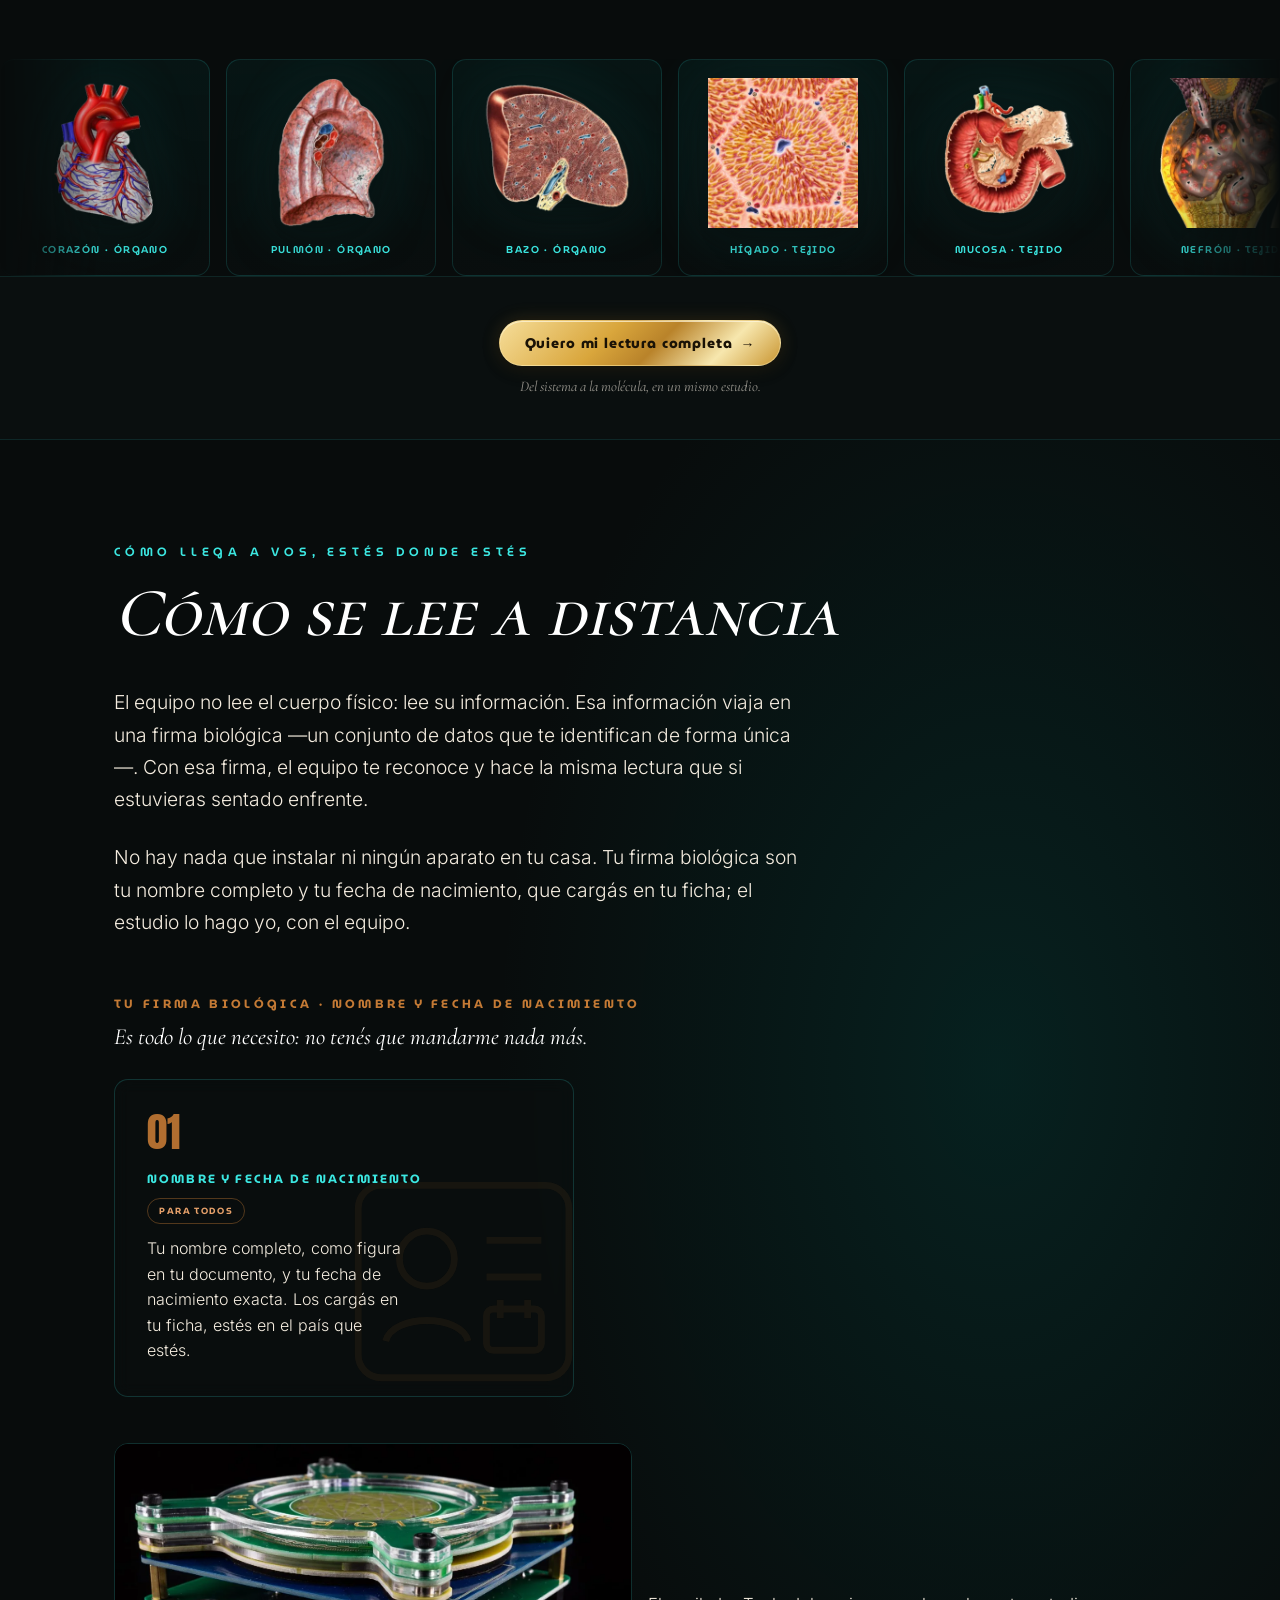
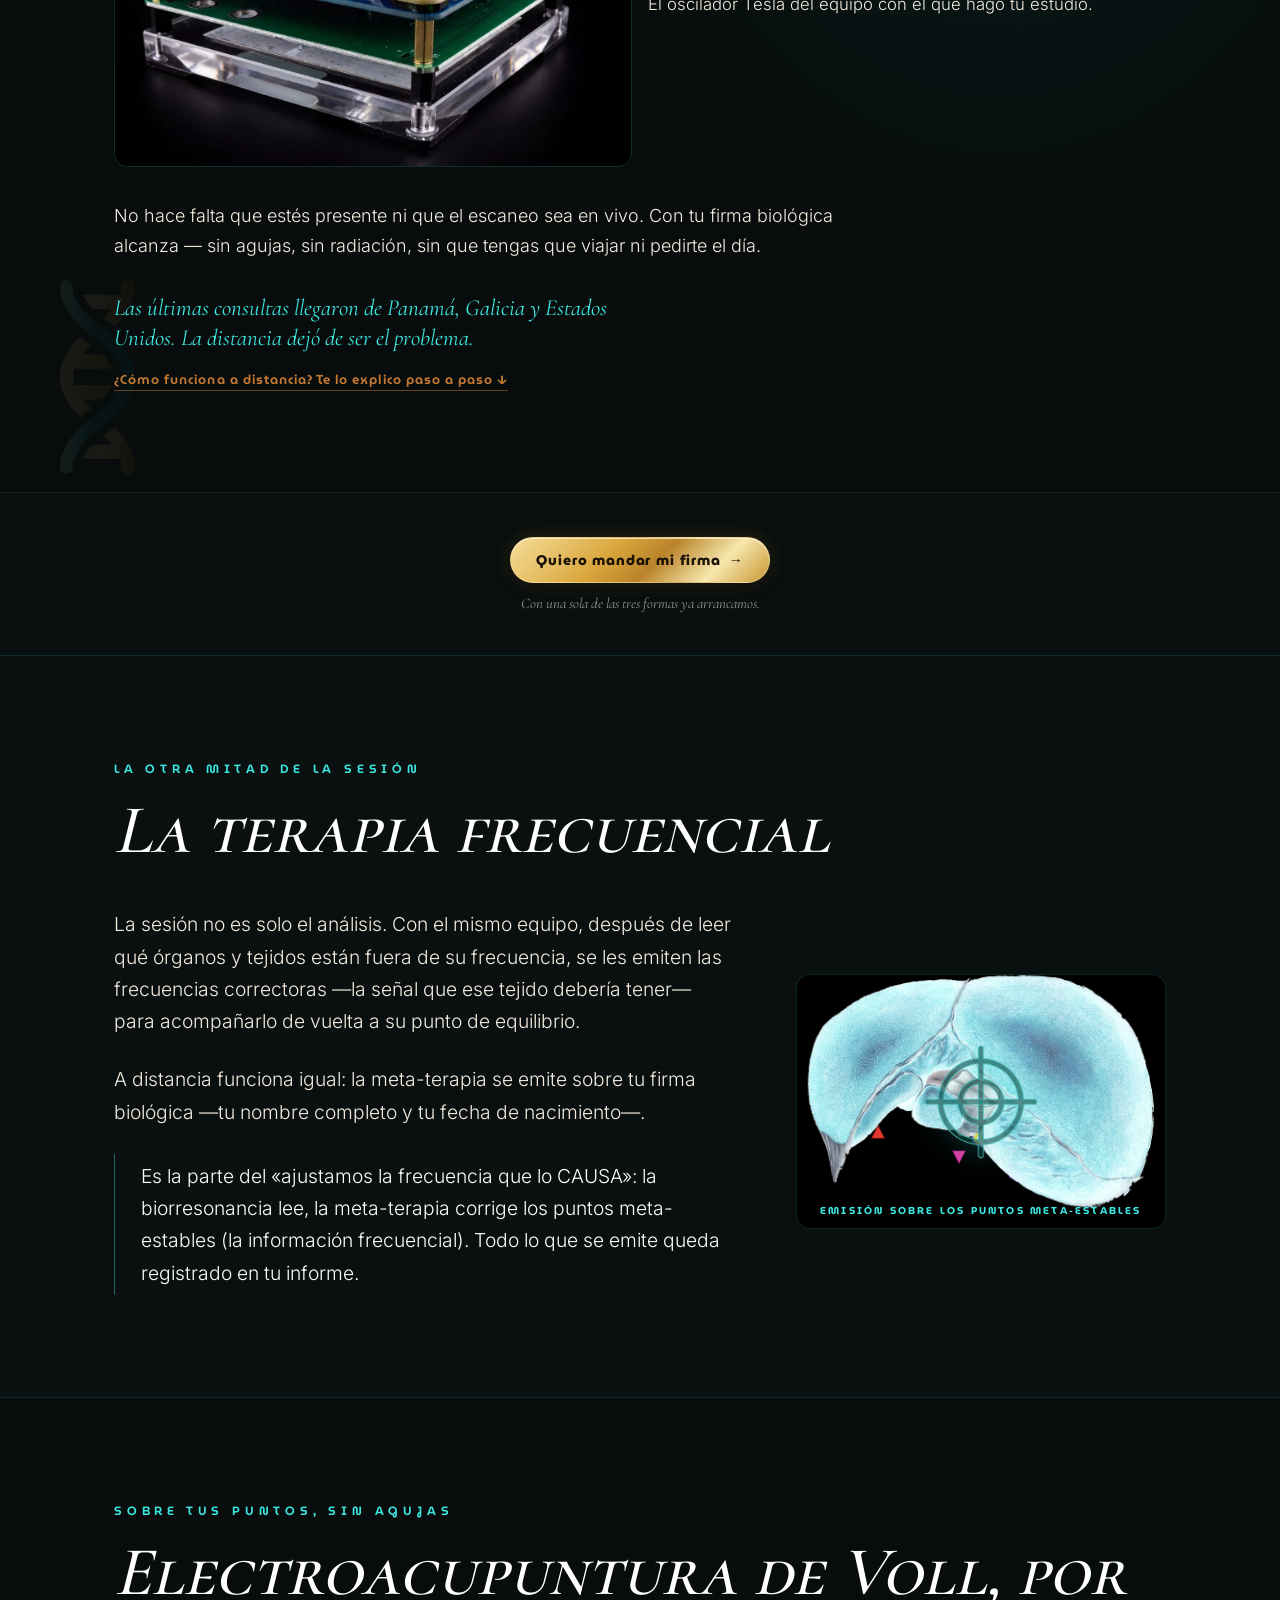
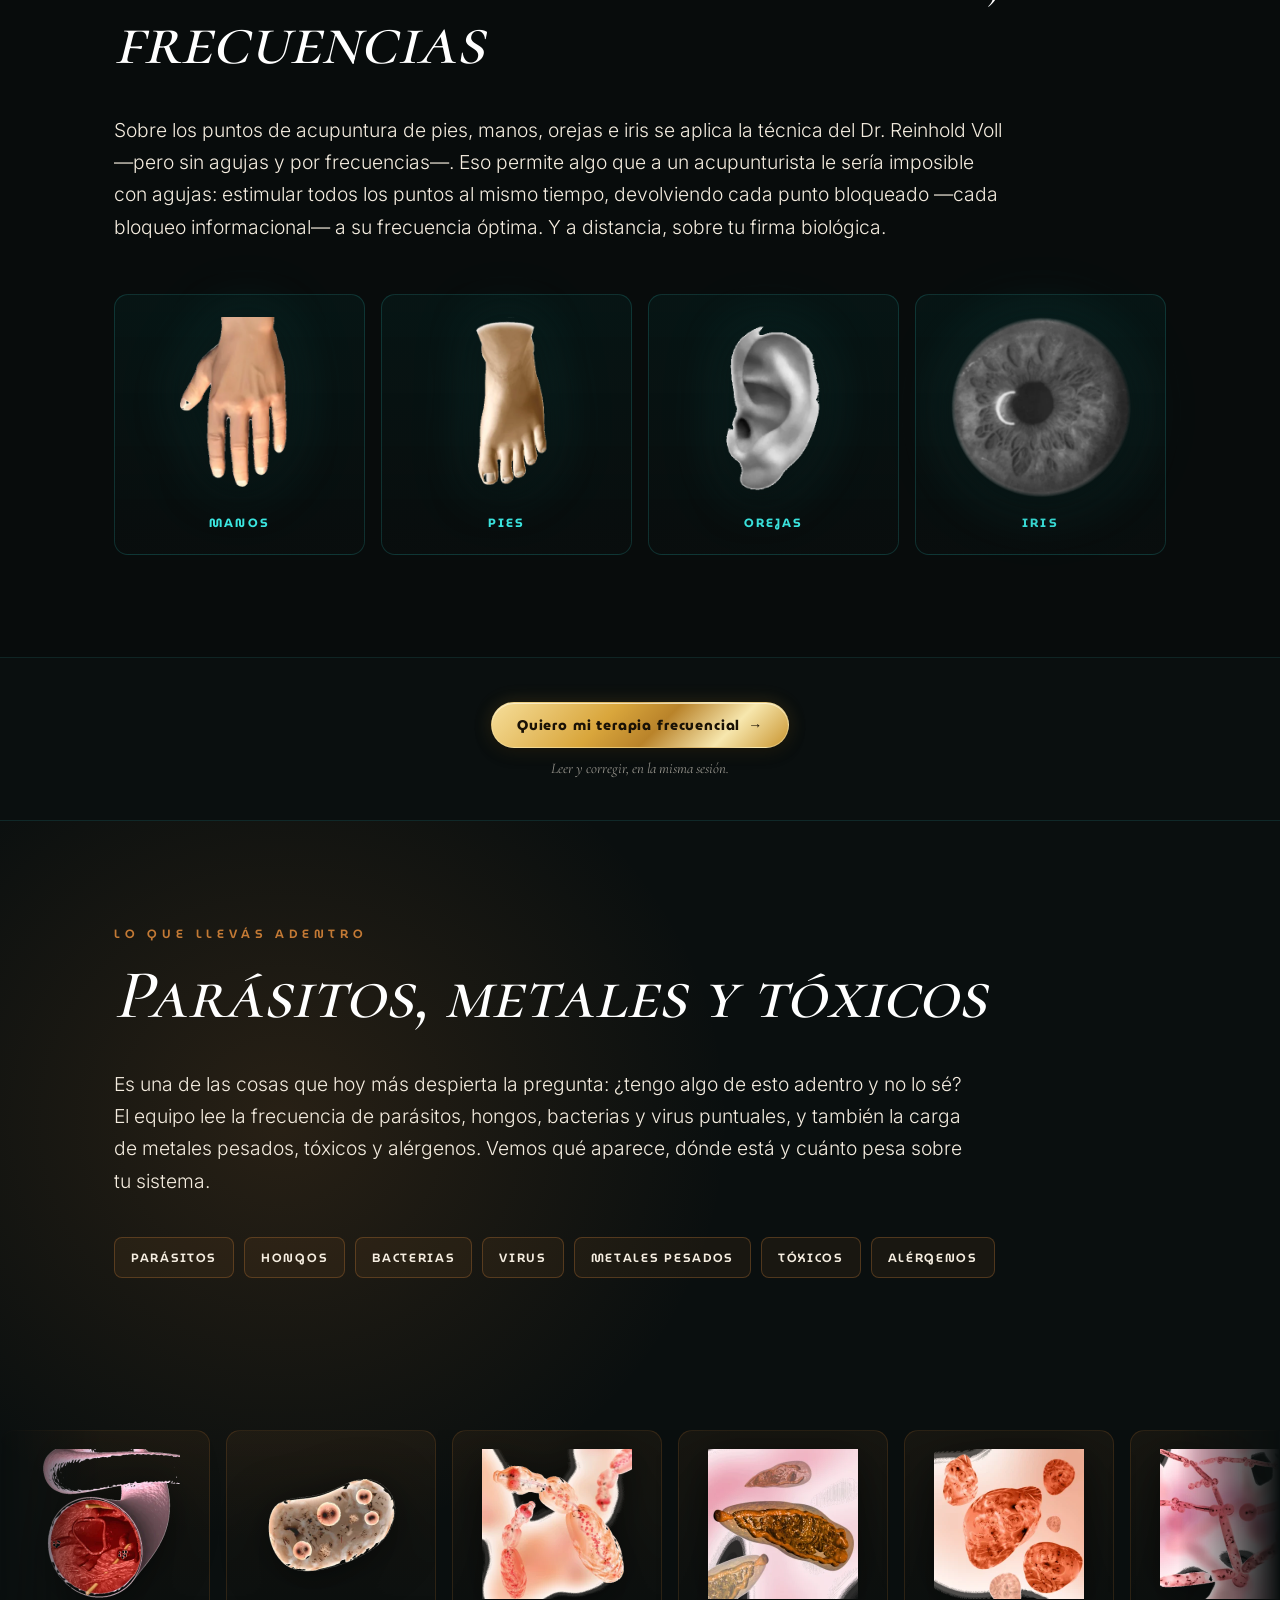
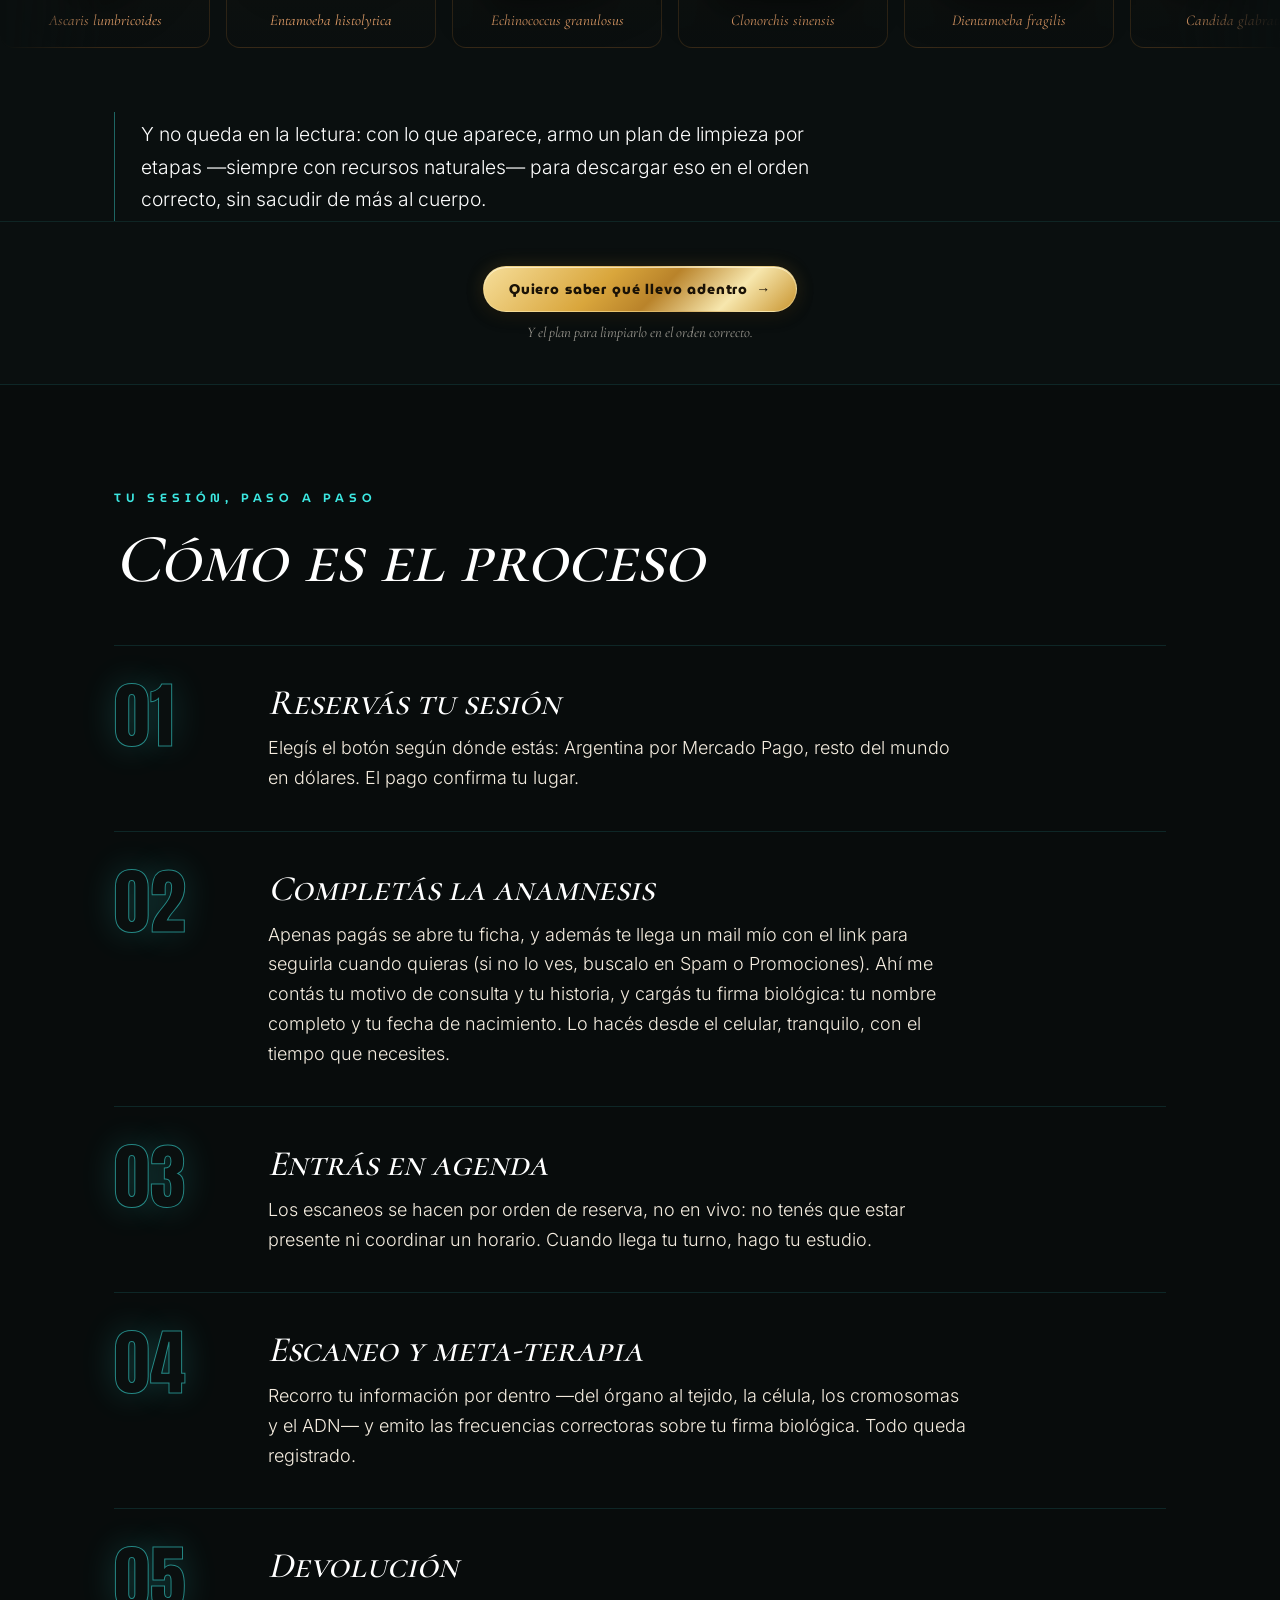
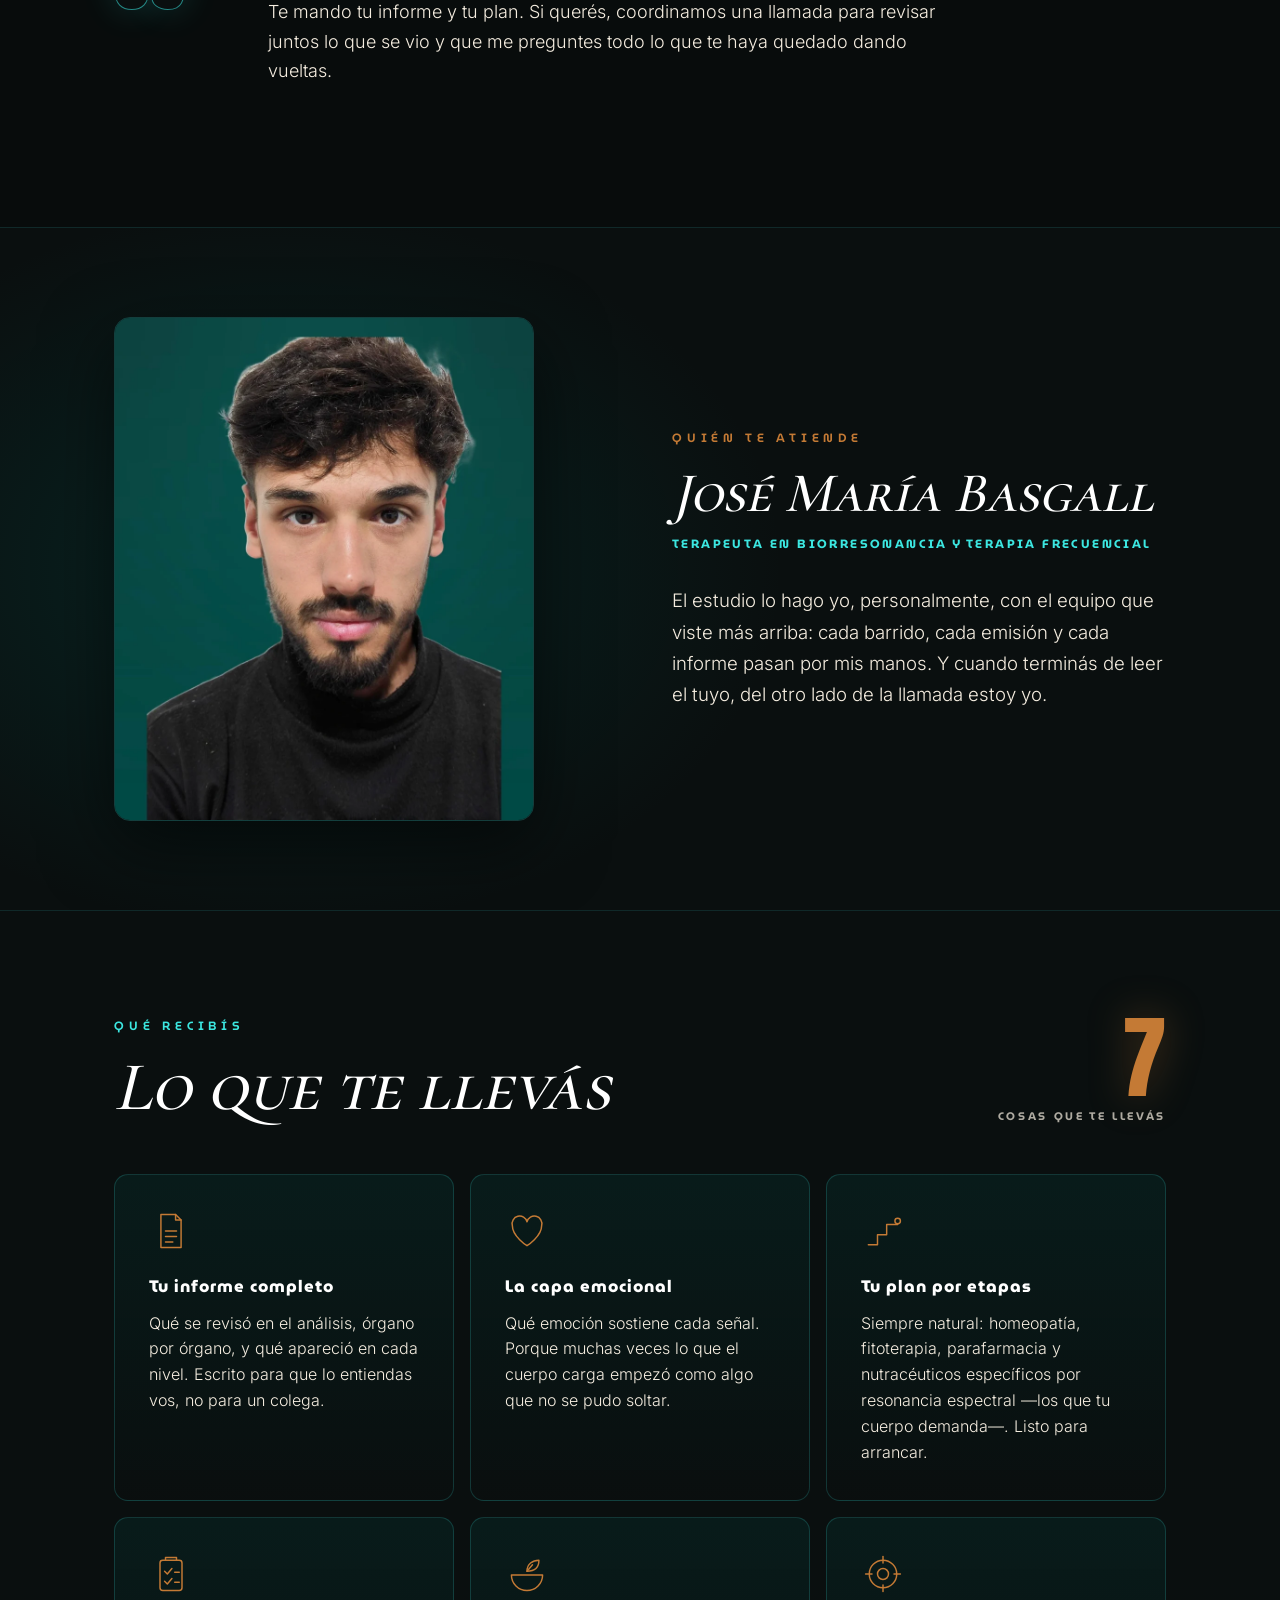
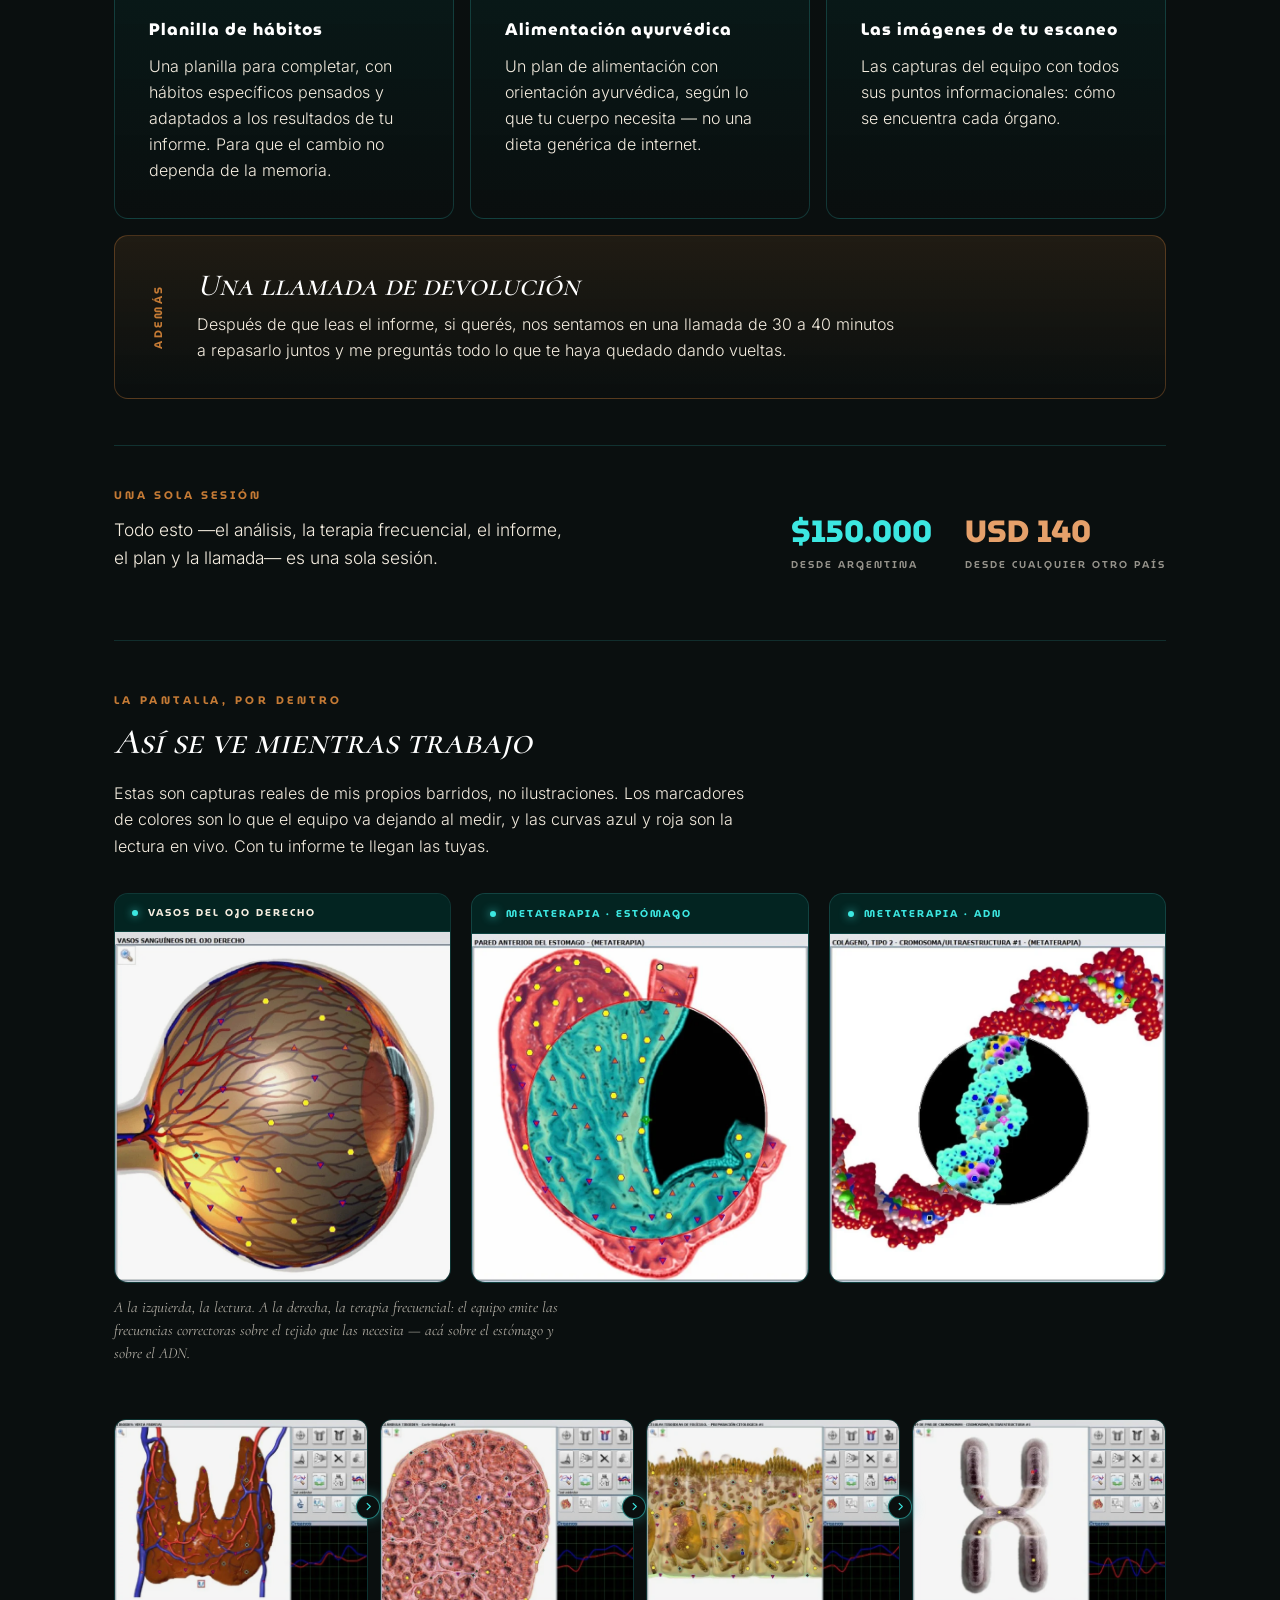
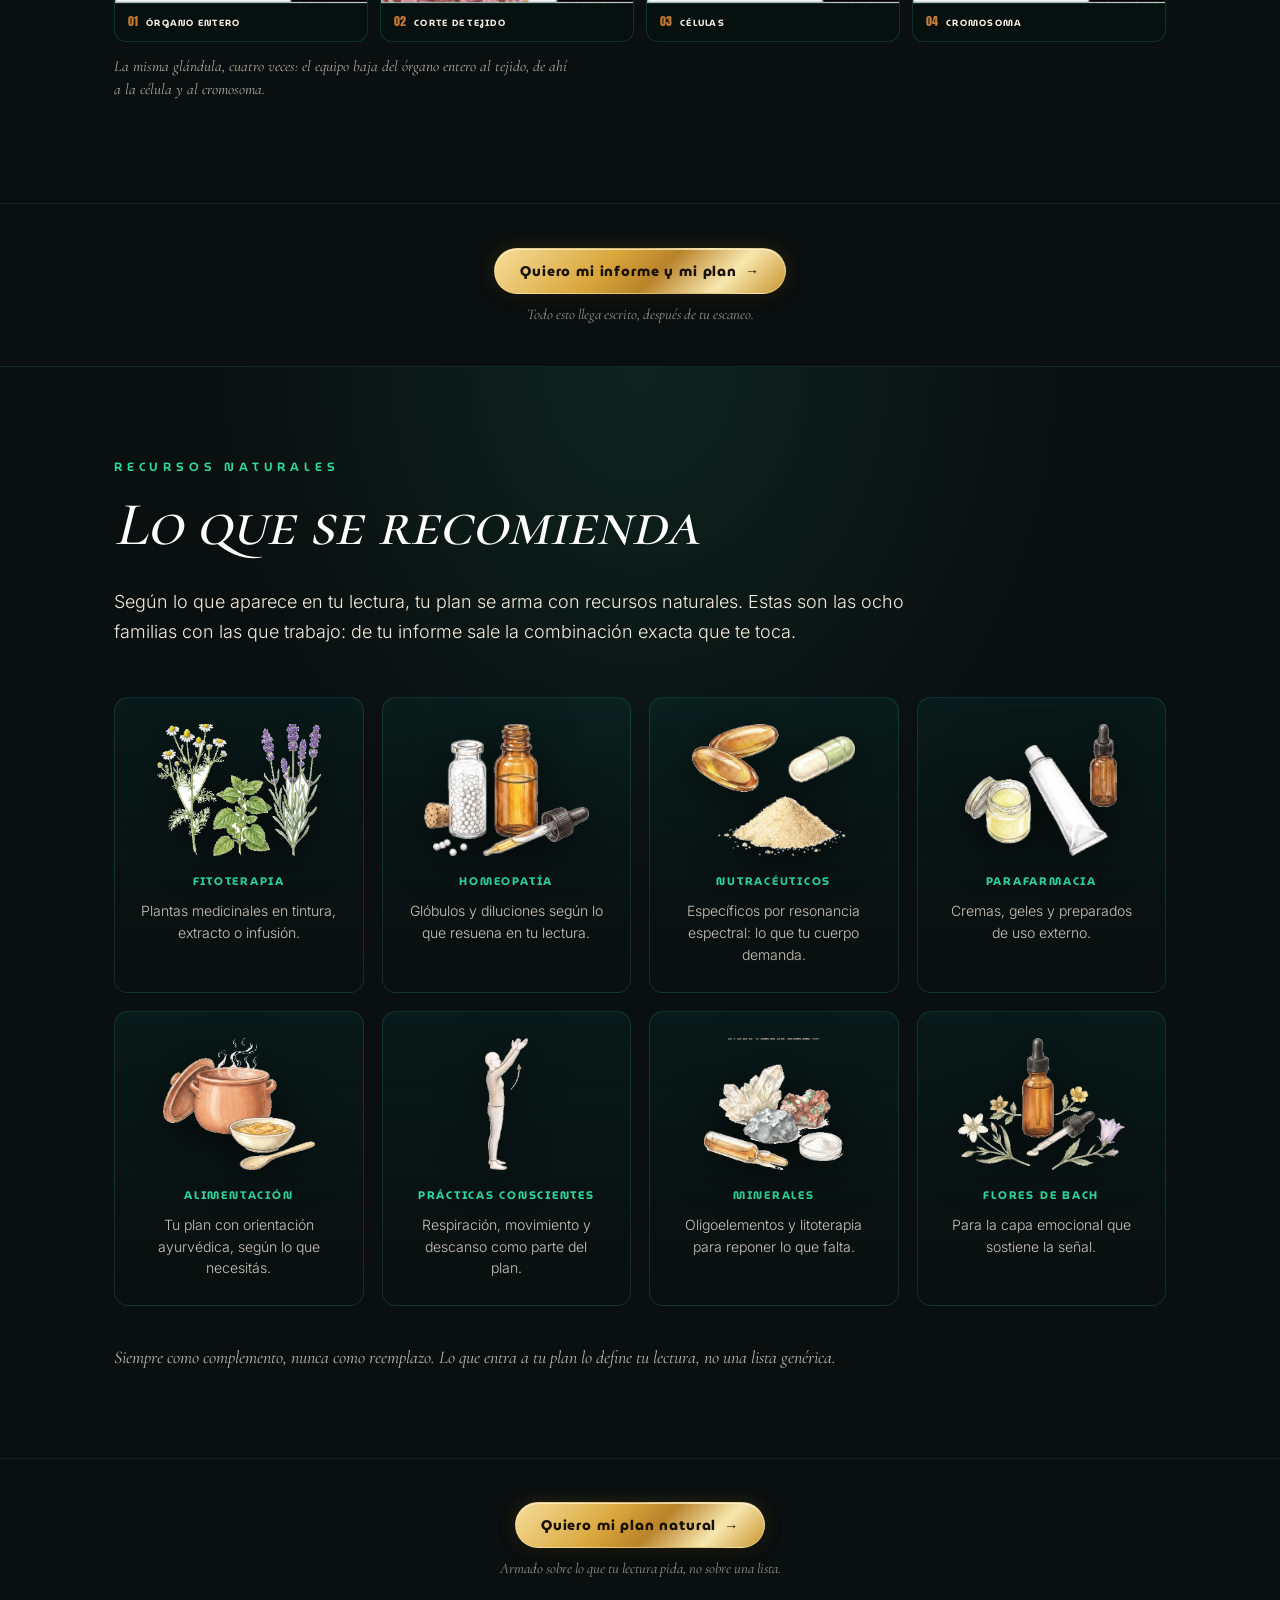
==== commit 67bef4fe: "Pagina actualizada desde BioAnalyst" ====
--- a/index.html
+++ b/index.html
@@ -972,7 +972,7 @@
         <figcaption style="font-size: clamp(15px, 1.3vw, 19px); line-height: 1.62; color: rgb(245, 237, 224);"><span class="sc-interp">El oscilador Tesla del equipo con el que hago tu estudio.</span></figcaption>
       </figure>
       <p style="font-size: clamp(16px, 1.4vw, 20px); line-height: 1.68; color: rgb(245, 237, 224); max-width: 66ch; margin: clamp(24px, 3vw, 34px) 0px 0px;"><span class="sc-interp">No hace falta que estés presente ni que el escaneo sea en vivo. Con tu firma biológica alcanza — sin agujas, sin radiación, sin que tengas que viajar ni pedirte el día.</span></p>
-      <p style="font-family: Cormorant, serif; font-style: italic; font-size: clamp(19px, 1.8vw, 26px); line-height: 1.32; color: rgb(60, 231, 225); max-width: 52ch; margin: clamp(22px, 2.8vw, 32px) 0px 0px;"><span class="sc-interp">Las últimas consultas llegaron de Panamá, Galicia y Estados Unidos. La distancia dejó de ser el problema.</span></p>
+      <p style="font-family: Cormorant, serif; font-style: italic; font-size: clamp(19px, 1.8vw, 26px); line-height: 1.32; color: rgb(60, 231, 225); max-width: 52ch; margin: clamp(22px, 2.8vw, 32px) 0px 0px;"><span class="sc-interp">Las últimas consultas llegaron de Panamá, Galicia y Estados Unidos. La distancia dejó de ser el problema.</span></p><p style="margin: 14px 0px 0px;"><a href="#distancia" style="font-family: MuseoModerno, sans-serif; font-weight: 600; font-size: 13px; letter-spacing: 0.08em; color: rgb(196, 122, 53); text-decoration: none; border-bottom: 1px solid rgba(196, 122, 53, 0.5);">¿Cómo funciona a distancia? Te lo explico paso a paso ↓</a></p>
     </div>
   </section>
 
@@ -1666,6 +1666,47 @@
     </div>
   </section>
 
+  <style id="dist-css">
+#distancia{border-top:1px solid rgba(60,231,225,.12);background:rgb(8,12,12);position:relative;scroll-margin-top:96px}
+#distancia .dz{max-width:1180px;margin:0 auto;padding:clamp(56px,7vw,104px) clamp(20px,5vw,64px)}
+#distancia .dz-ceja{font-family:MuseoModerno,sans-serif;font-weight:600;font-size:12px;letter-spacing:.4em;text-transform:uppercase;color:rgb(60,231,225);margin-bottom:18px}
+#distancia h2{font-family:"Cormorant SC",serif;font-style:italic;font-weight:500;font-size:clamp(36px,4.8vw,68px);line-height:1;margin:0 0 clamp(18px,2.4vw,28px);color:#fff;text-wrap:balance}
+#distancia .dz-lead{font-family:Cormorant,serif;font-style:italic;font-size:clamp(19px,1.8vw,26px);line-height:1.35;color:rgb(245,237,224);max-width:60ch;margin:0 0 clamp(30px,4vw,48px)}
+#distancia .dz-banner{margin:0 0 clamp(34px,4.4vw,56px);border-radius:14px;overflow:hidden;border:1px solid rgba(60,231,225,.14)}
+#distancia .dz-banner video,#distancia .dz-banner img{display:block;width:100%;height:auto}
+#distancia .dz-pasos{display:grid;grid-template-columns:repeat(auto-fit,minmax(250px,1fr));gap:clamp(18px,2.4vw,28px);counter-reset:none}
+#distancia .dz-paso{border:1px solid rgba(196,122,53,.28);border-radius:14px;padding:clamp(20px,2.4vw,28px);background:rgba(10,15,15,.7)}
+#distancia .dz-num{font-family:MuseoModerno,sans-serif;font-weight:700;font-size:13px;letter-spacing:.2em;color:rgb(196,122,53);margin-bottom:10px}
+#distancia h3{font-family:"Cormorant SC",serif;font-style:italic;font-weight:500;font-size:clamp(22px,2vw,28px);line-height:1.1;margin:0 0 12px;color:#fff}
+#distancia p{font-size:clamp(15px,1.2vw,17px);line-height:1.62;color:rgb(245,237,224);margin:0 0 12px}
+#distancia p:last-child{margin-bottom:0}
+#distancia .dz-dato{display:block;border-left:2px solid rgb(60,231,225);padding:4px 0 4px 14px;color:rgb(60,231,225);font-style:italic}
+#distancia .dz-faq{display:grid;grid-template-columns:repeat(auto-fit,minmax(260px,1fr));gap:clamp(18px,2.6vw,32px) clamp(32px,5vw,64px);margin-top:clamp(40px,5vw,64px)}
+#distancia .dz-faq>div{border-top:1px solid rgba(60,231,225,.14);padding-top:clamp(16px,2vw,22px)}
+#distancia .dz-media{margin:-4px -4px 16px;border-radius:10px;overflow:hidden;background:transparent}
+#distancia .dz-vid{display:block;width:100%;height:auto;aspect-ratio:16/9;object-fit:cover;-webkit-mask-image:radial-gradient(ellipse 92% 88% at 50% 50%,#000 62%,transparent 100%);mask-image:radial-gradient(ellipse 92% 88% at 50% 50%,#000 62%,transparent 100%)}
+#distancia .dz-banner{background:transparent;border:0}
+#distancia .dz-mundo{margin:clamp(40px,5vw,64px) 0 0;display:grid;grid-template-columns:repeat(auto-fit,minmax(280px,1fr));gap:clamp(18px,3vw,40px);align-items:center}
+#distancia .dz-mundo .dz-media{margin:0}
+#distancia .dz-cta{display:inline-flex;margin-top:clamp(34px,4vw,48px);font-family:MuseoModerno,sans-serif;font-weight:700;font-size:13px;letter-spacing:.08em;color:rgb(10,15,15);background:rgb(60,231,225);border-radius:999px;padding:13px 26px;text-decoration:none}
+#distancia .dz-cta:hover,#distancia .dz-cta:focus-visible{background:#fff}
+</style>
+<section id="distancia">
+<div class="dz">
+<div class="dz-ceja"><span class="sc-interp">La pregunta que más me hacen</span></div>
+<h2><span class="sc-interp">¿Cómo funciona a distancia?</span></h2>
+<p class="dz-lead"><span class="sc-interp">Es lógico preguntarlo: ¿cómo puedo leer tu cuerpo si estás en otra ciudad, o en otro país? Te lo explico en cuatro pasos.</span></p>
+<div class="dz-banner"><video class="dz-vid" src="imagenes/distancia/2-firma.mp4" poster="imagenes/distancia/2-firma.jpg" autoplay muted loop playsinline preload="metadata" aria-label="Una firma escrita a mano que se convierte en una onda de frecuencia"></video></div>
+<div class="dz-pasos">
+<div class="dz-paso"><div class="dz-media"><video class="dz-vid" src="imagenes/distancia/1-dos-luces.mp4" poster="imagenes/distancia/1-dos-luces.jpg" autoplay muted loop playsinline preload="metadata" aria-label="Dos luces unidas por un hilo que laten al mismo tiempo"></video></div><div class="dz-num">01</div><h3><span class="sc-interp">Dos partículas que no se olvidan</span></h3><p><span class="sc-interp">Uso el entrelazamiento cuántico. Es un fenómeno de la física subatómica: cuando dos partículas interactúan, sus estados quedan íntimamente vinculados —entrelazados—, sin importar la distancia física que las separe.</span></p><p><span class="sc-interp">Si se mide o se altera el estado de una de ellas, como su espín o su polarización, la otra cambia al instante para reflejar ese cambio. Aunque una esté en una punta del universo y la otra en la otra. Albert Einstein lo llamó «acción fantasmal».</span></p><p><span class="dz-dato">No es una idea mía: los experimentos que demostraron el entrelazamiento ganaron el Premio Nobel de Física en 2022.</span></p></div>
+<div class="dz-paso"><div class="dz-num">02</div><h3><span class="sc-interp">Tu firma biológica</span></h3><p><span class="sc-interp">Tu nombre y apellido junto a tu fecha de nacimiento son tu firma biológica. Contienen partículas —fotones y electrones— que estuvieron originalmente unidas a tu organismo, y por eso mantienen un estado de entrelazamiento cuántico permanente con tu cuerpo real.</span></p><p><span class="sc-interp">Por eso no necesito que vengas: con tu nombre completo, como figura en tu documento, y tu fecha de nacimiento exacta, el equipo sabe dónde buscar tus frecuencias.</span></p></div>
+<div class="dz-paso"><div class="dz-media"><video class="dz-vid" src="imagenes/distancia/4-placa.mp4" poster="imagenes/distancia/4-placa.jpg" autoplay muted loop playsinline preload="metadata" aria-label="Una tarjeta con una firma sobre una placa que emite anillos de luz, y una silueta lejana que los recibe"></video></div><div class="dz-num">03</div><h3><span class="sc-interp">El equipo lee tus frecuencias</span></h3><p><span class="sc-interp">Coloco tu firma, como muestra o testigo, en la placa de prueba del equipo, y la máquina interactúa bioeléctricamente con ella. En el campo cuántico no hay espacio ni tiempo: el equipo accede a tus frecuencias, las baja al hardware, y en el software las analiza y las compara con los patrones de referencia.</span></p><p><span class="sc-interp">Así recorro tu información por dentro —del órgano al tejido, la célula, los cromosomas y el ADN—, igual que si estuvieras sentado enfrente mío.</span></p></div>
+<div class="dz-paso"><div class="dz-num">04</div><h3><span class="sc-interp">La terapia vuelve por el mismo camino</span></h3><p><span class="sc-interp">Después de ver qué está fuera de su frecuencia, emito las frecuencias correctoras sobre tu firma. Por el entrelazamiento, cualquier cambio o estímulo electromagnético que se aplica a la muestra resuena de forma instantánea en tu campo bioenergético real, estés donde estés.</span></p><p><span class="sc-interp">Todo lo que se lee y todo lo que se emite queda registrado en tu informe.</span></p></div>
+</div><div class="dz-mundo"><div class="dz-media"><video class="dz-vid" src="imagenes/distancia/3-planeta.mp4" poster="imagenes/distancia/3-planeta.jpg" autoplay muted loop playsinline preload="metadata" aria-label="El planeta de noche con un arco de luz entre Argentina y México"></video></div><div><h3><span class="sc-interp">Argentina y México, en el mismo instante</span></h3><p><span class="sc-interp">Atendí a una persona de México estando yo en Argentina. Para el entrelazamiento, nueve mil kilómetros son lo mismo que un metro.</span></p></div></div><div class="dz-faq">
+<div><h3><span class="sc-interp">¿Es lo mismo que presencial?</span></h3><p><span class="sc-interp">Sí. La misma lectura, la misma terapia, el mismo informe y el mismo plan. Lo único que cambia es dónde estás vos.</span></p></div>
+<div><h3><span class="sc-interp">¿Tengo que estar conectado ese día?</span></h3><p><span class="sc-interp">No. No coordinamos horario ni hace falta que estés presente: cuando llega tu turno, hago tu estudio. Vos seguís con tu día.</span></p></div>
+<div><h3><span class="sc-interp">¿Sirve desde cualquier país?</span></h3><p><span class="sc-interp">Sí. Las últimas consultas llegaron de México, Panamá, Galicia y Estados Unidos. Desde donde estés, se hace igual.</span></p></div>
+</div><script>try{if(matchMedia("(prefers-reduced-motion: reduce)").matches)document.querySelectorAll("#distancia video").forEach(function(v){v.removeAttribute("autoplay");v.pause()})}catch(e){}</script><a class="dz-cta" href="#cierre">Quiero mi sesión a distancia</a></div></section>
   <section id="preguntas" style="border-top: 1px solid rgba(60, 231, 225, 0.12); position: relative;">
     <div style="max-width: 1180px; margin: 0px auto; padding: clamp(56px, 7vw, 104px) clamp(20px, 5vw, 64px);">
       <div style="font-family: MuseoModerno, sans-serif; font-weight: 600; font-size: 12px; letter-spacing: 0.4em; text-transform: uppercase; color: rgb(60, 231, 225); margin-bottom: 18px;"><span class="sc-interp">Antes de reservar</span></div>
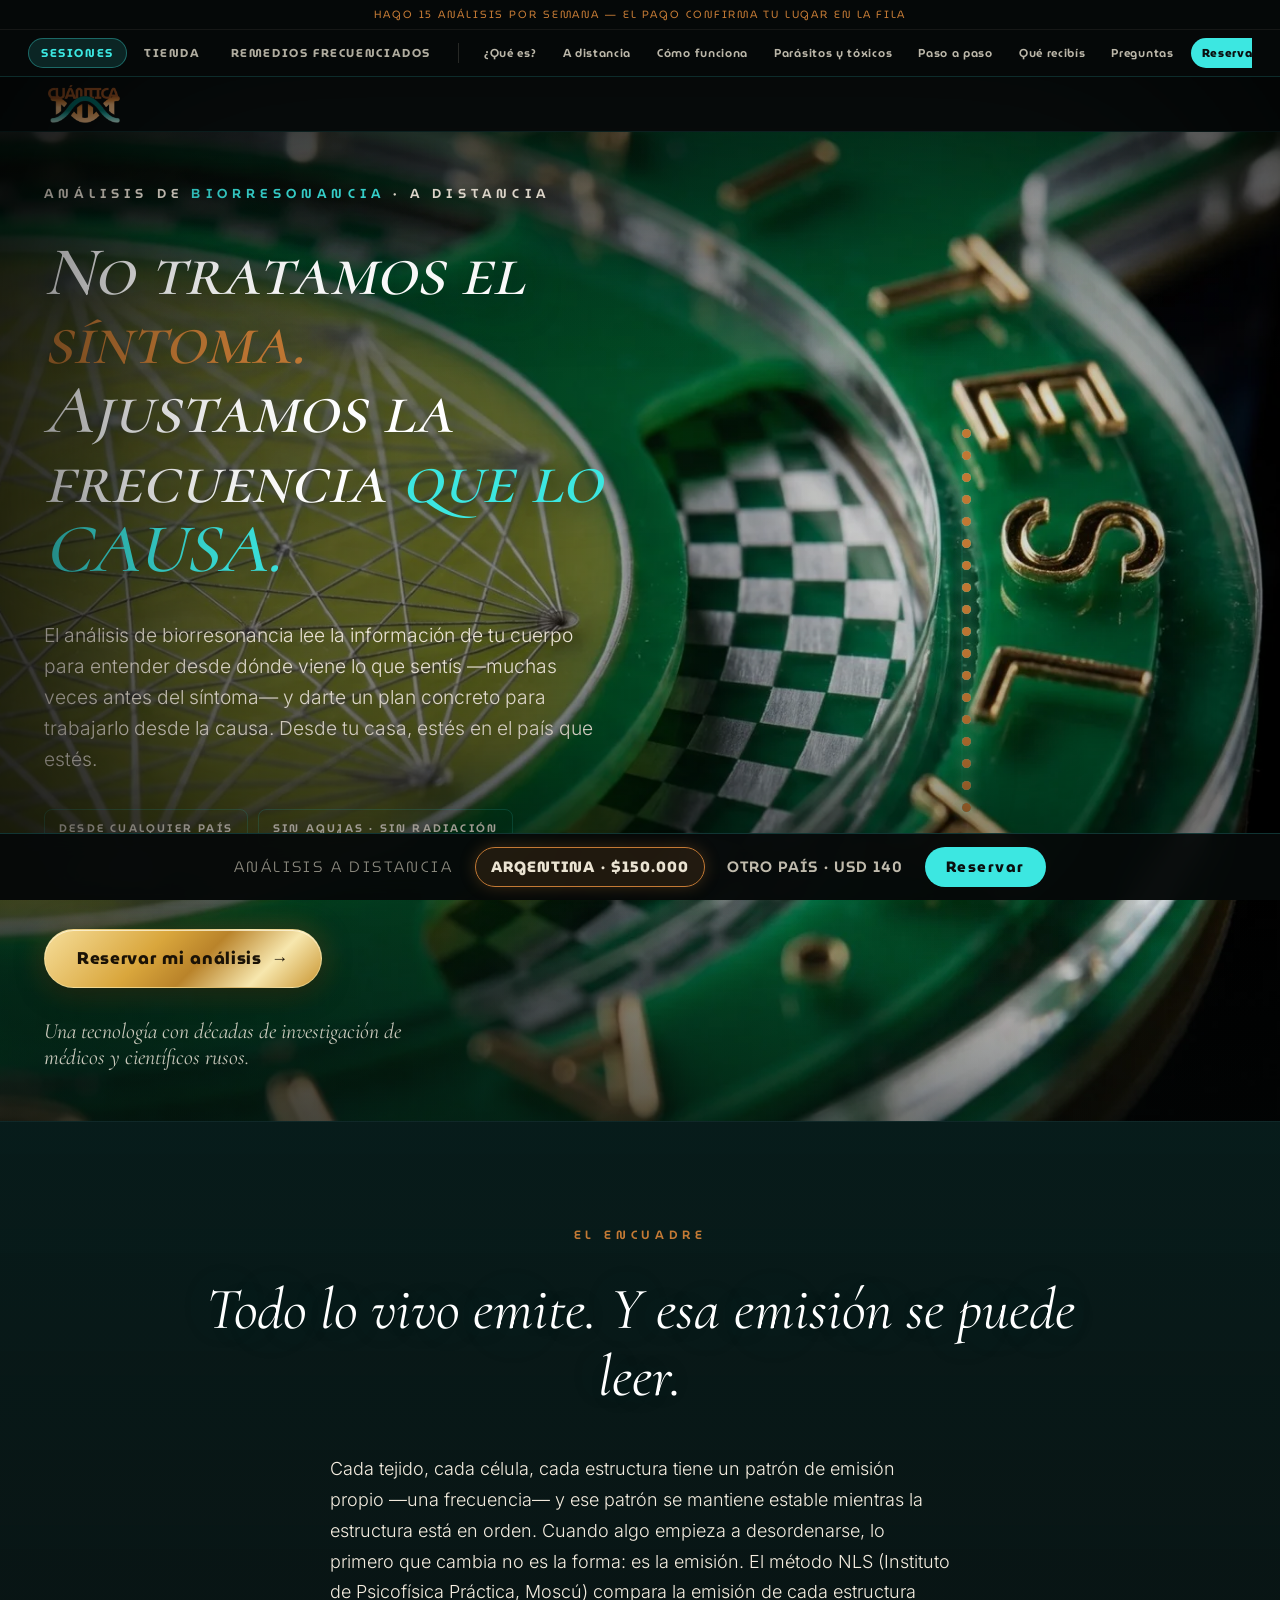
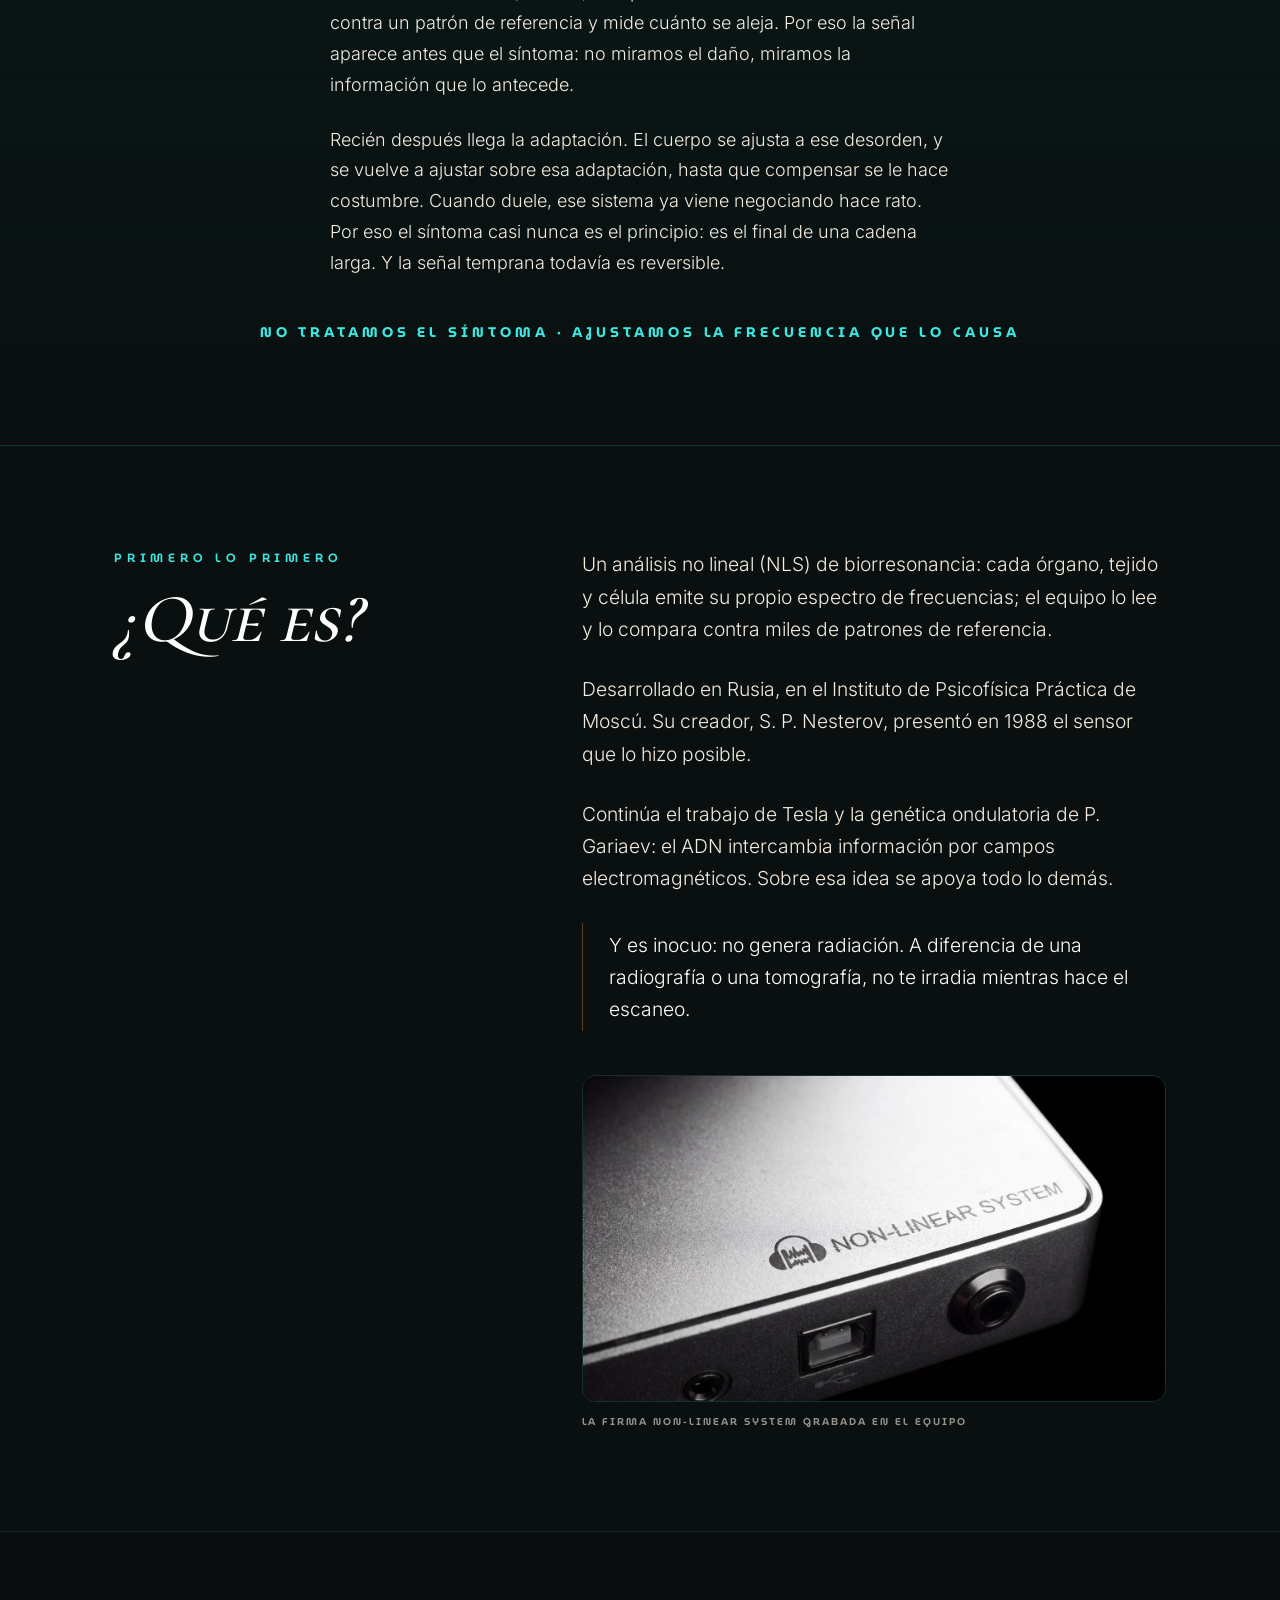
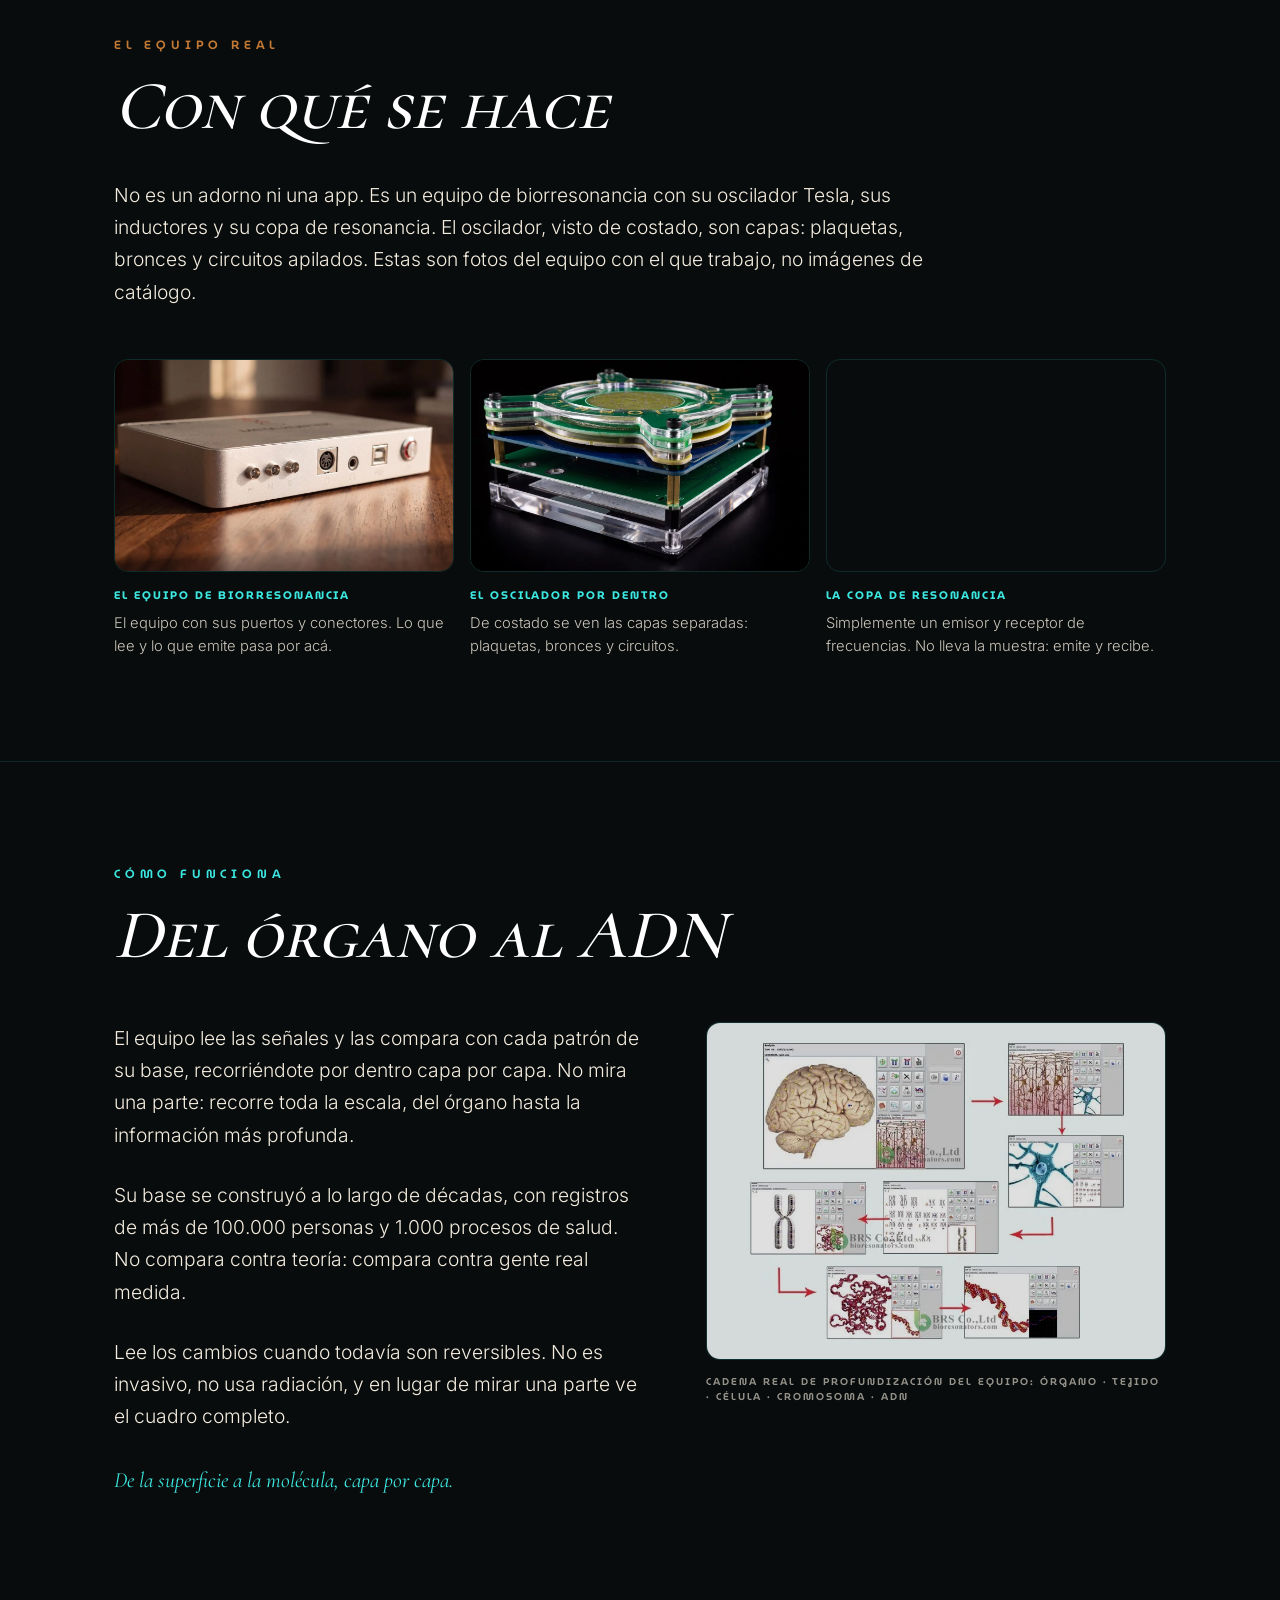
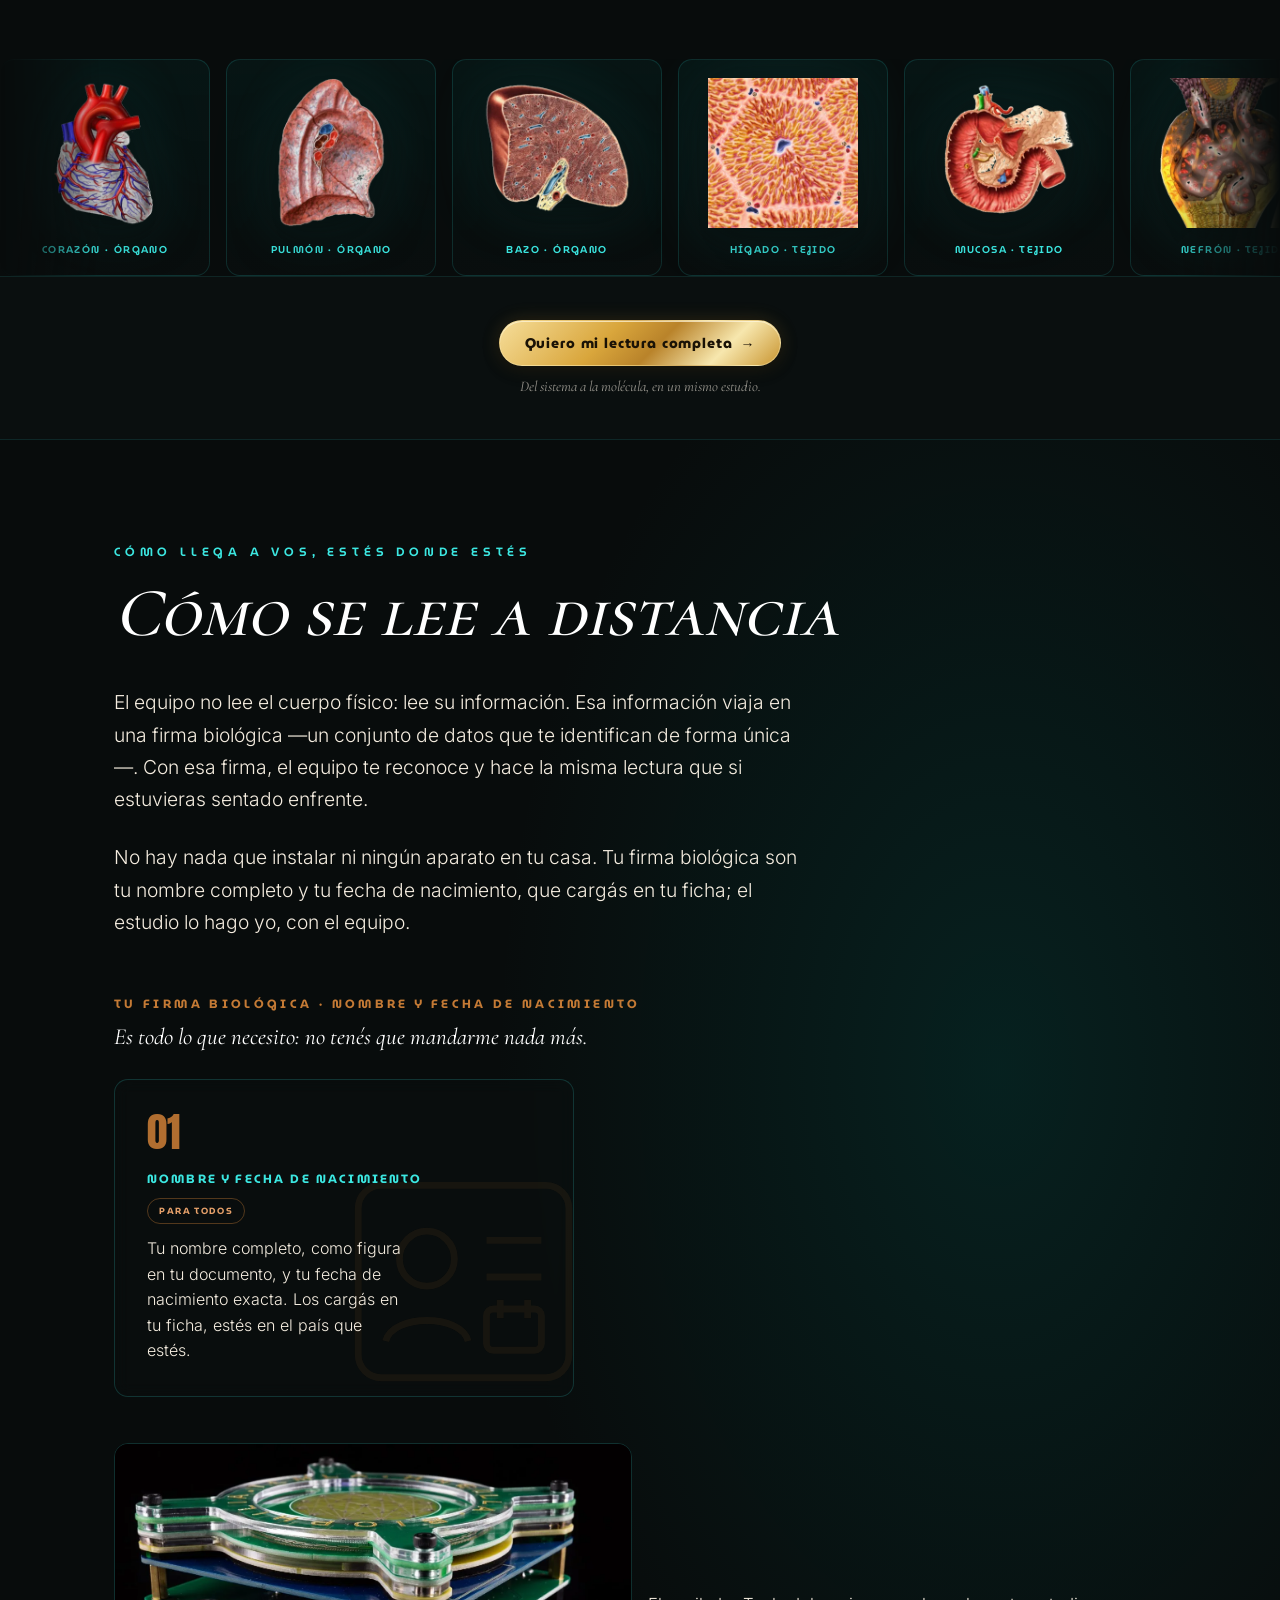
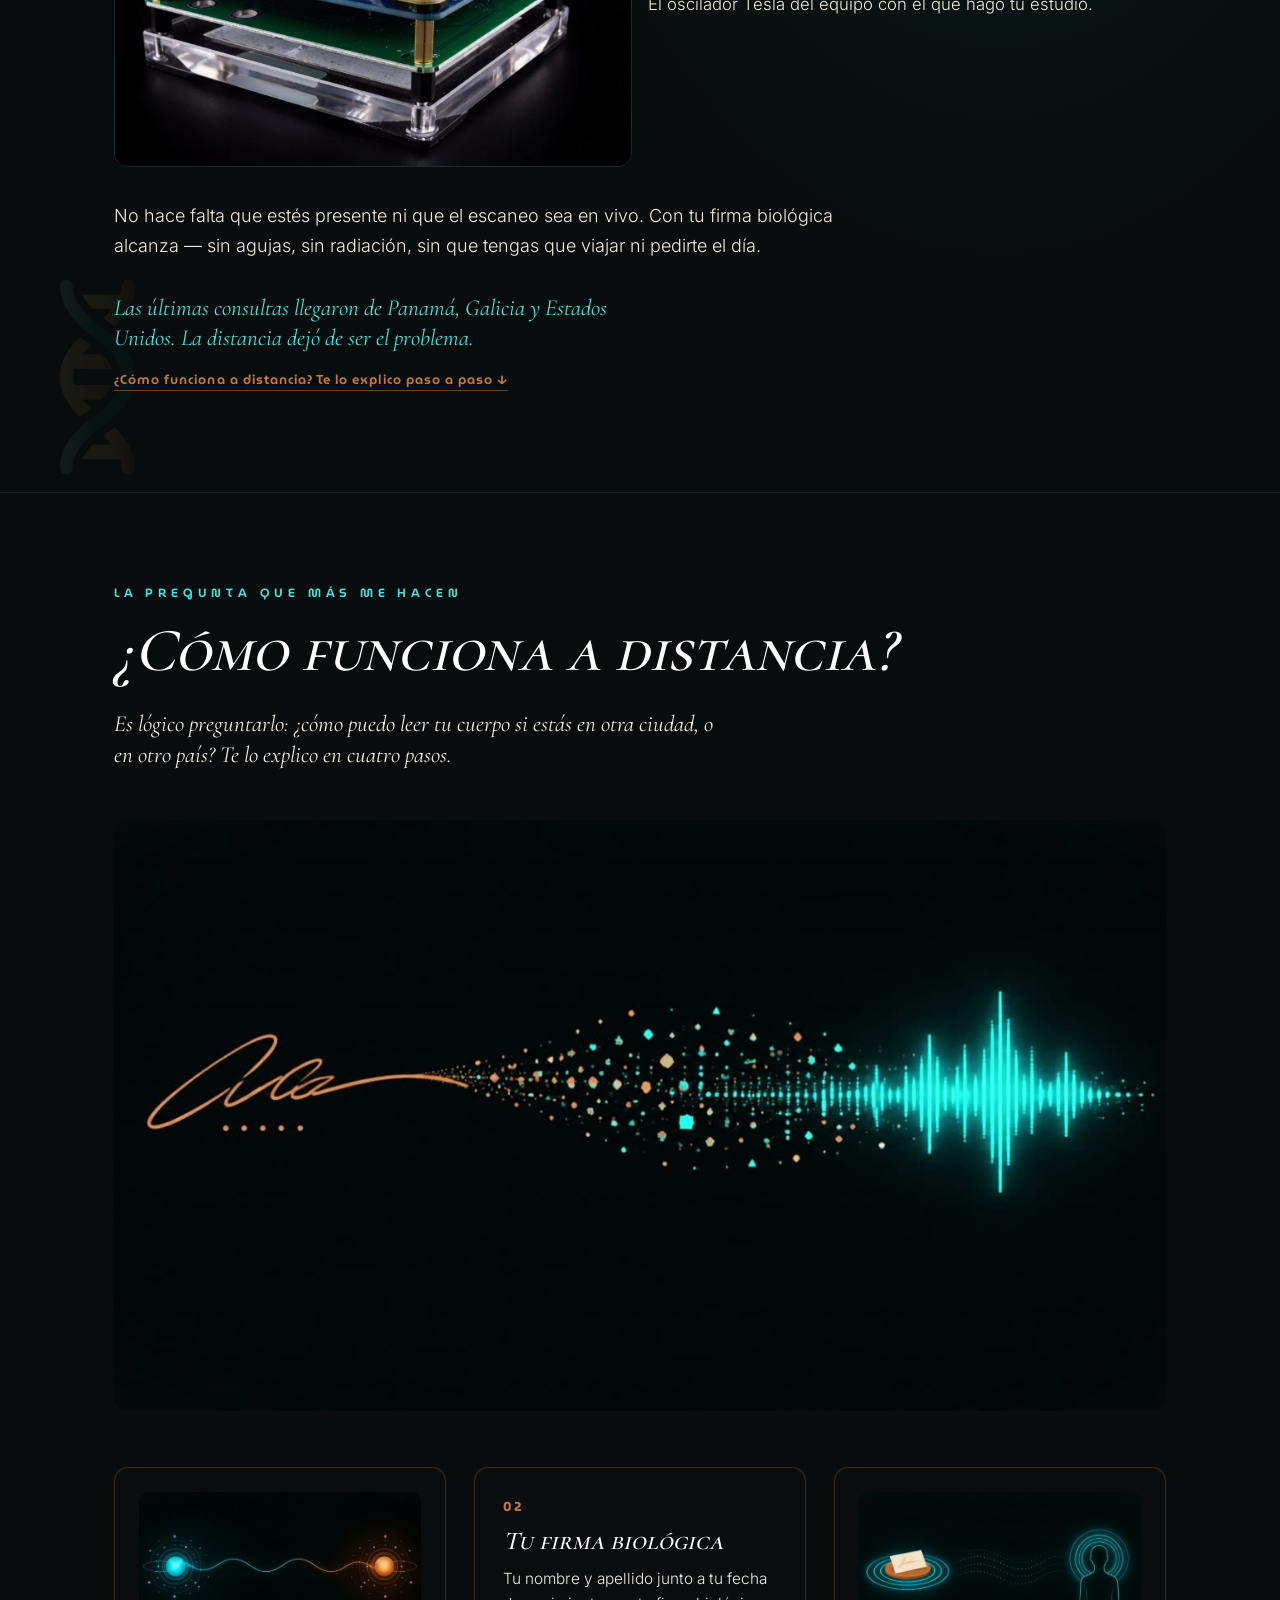
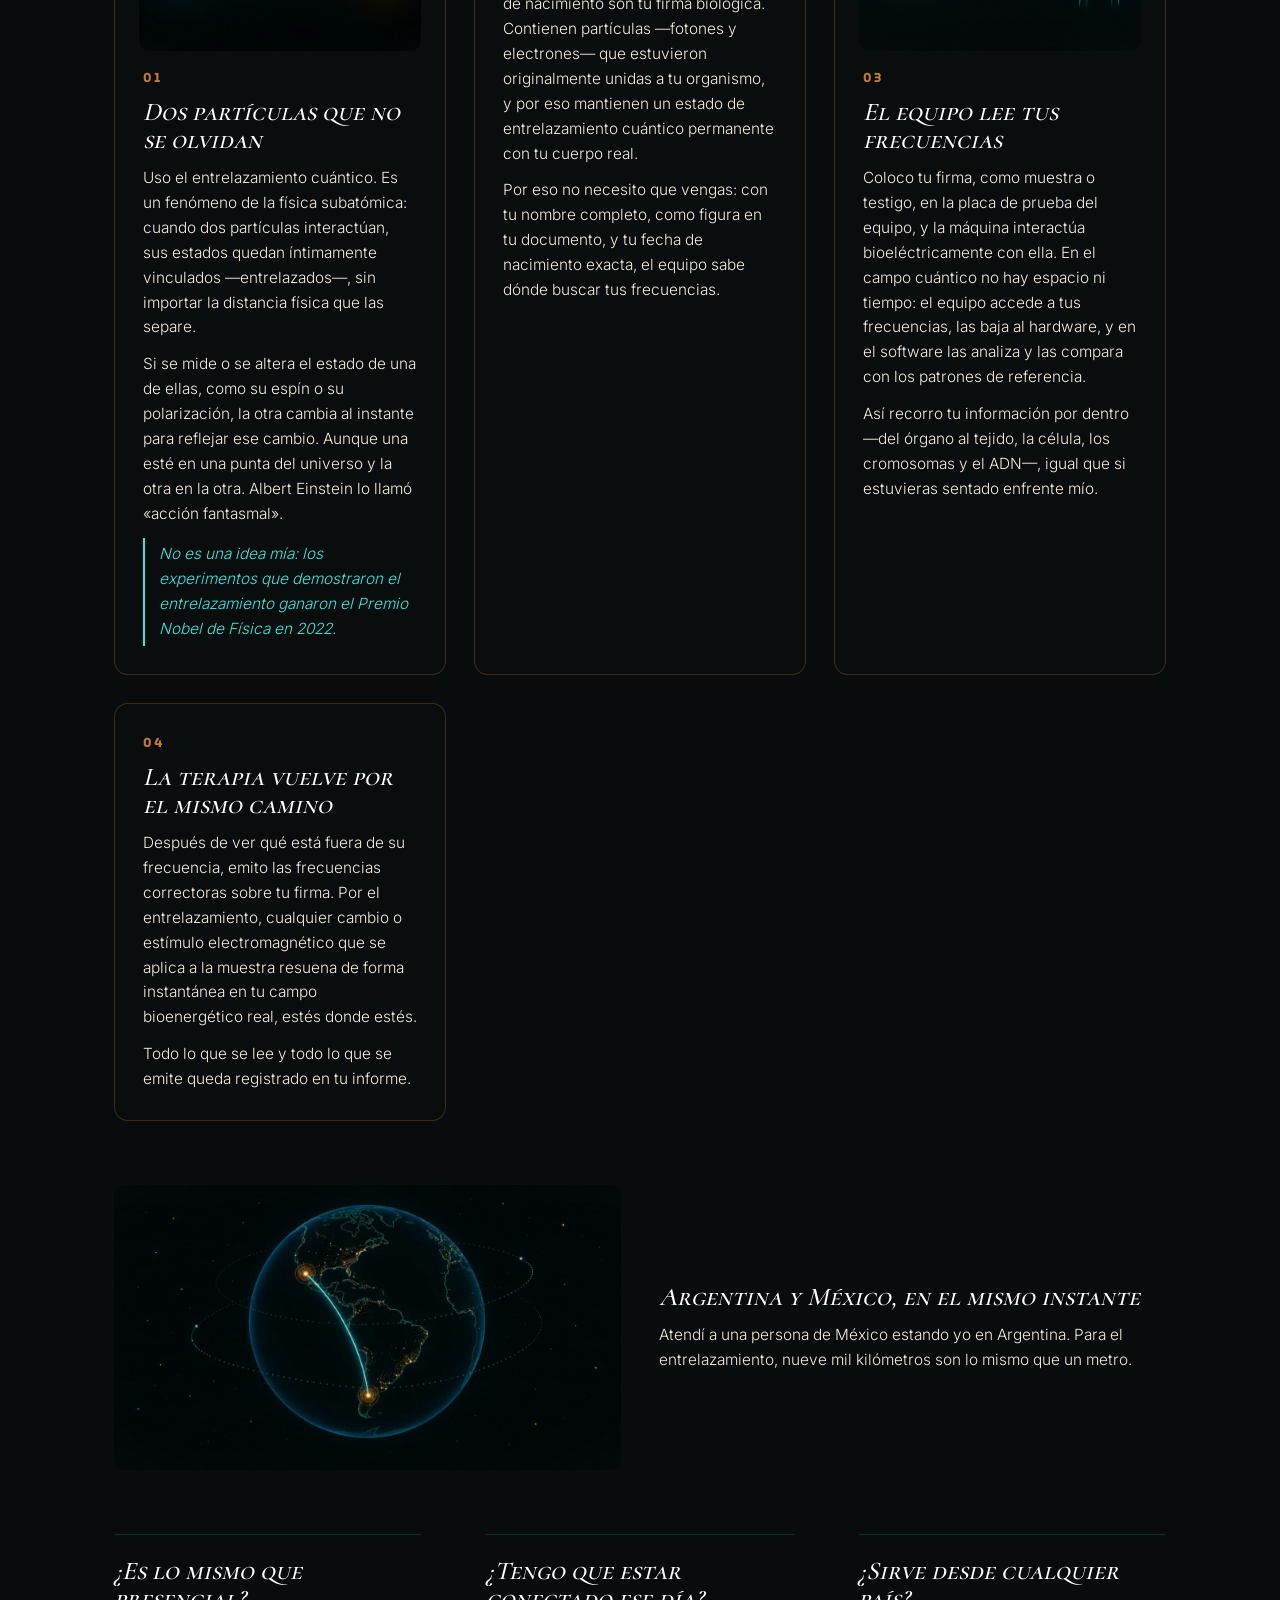
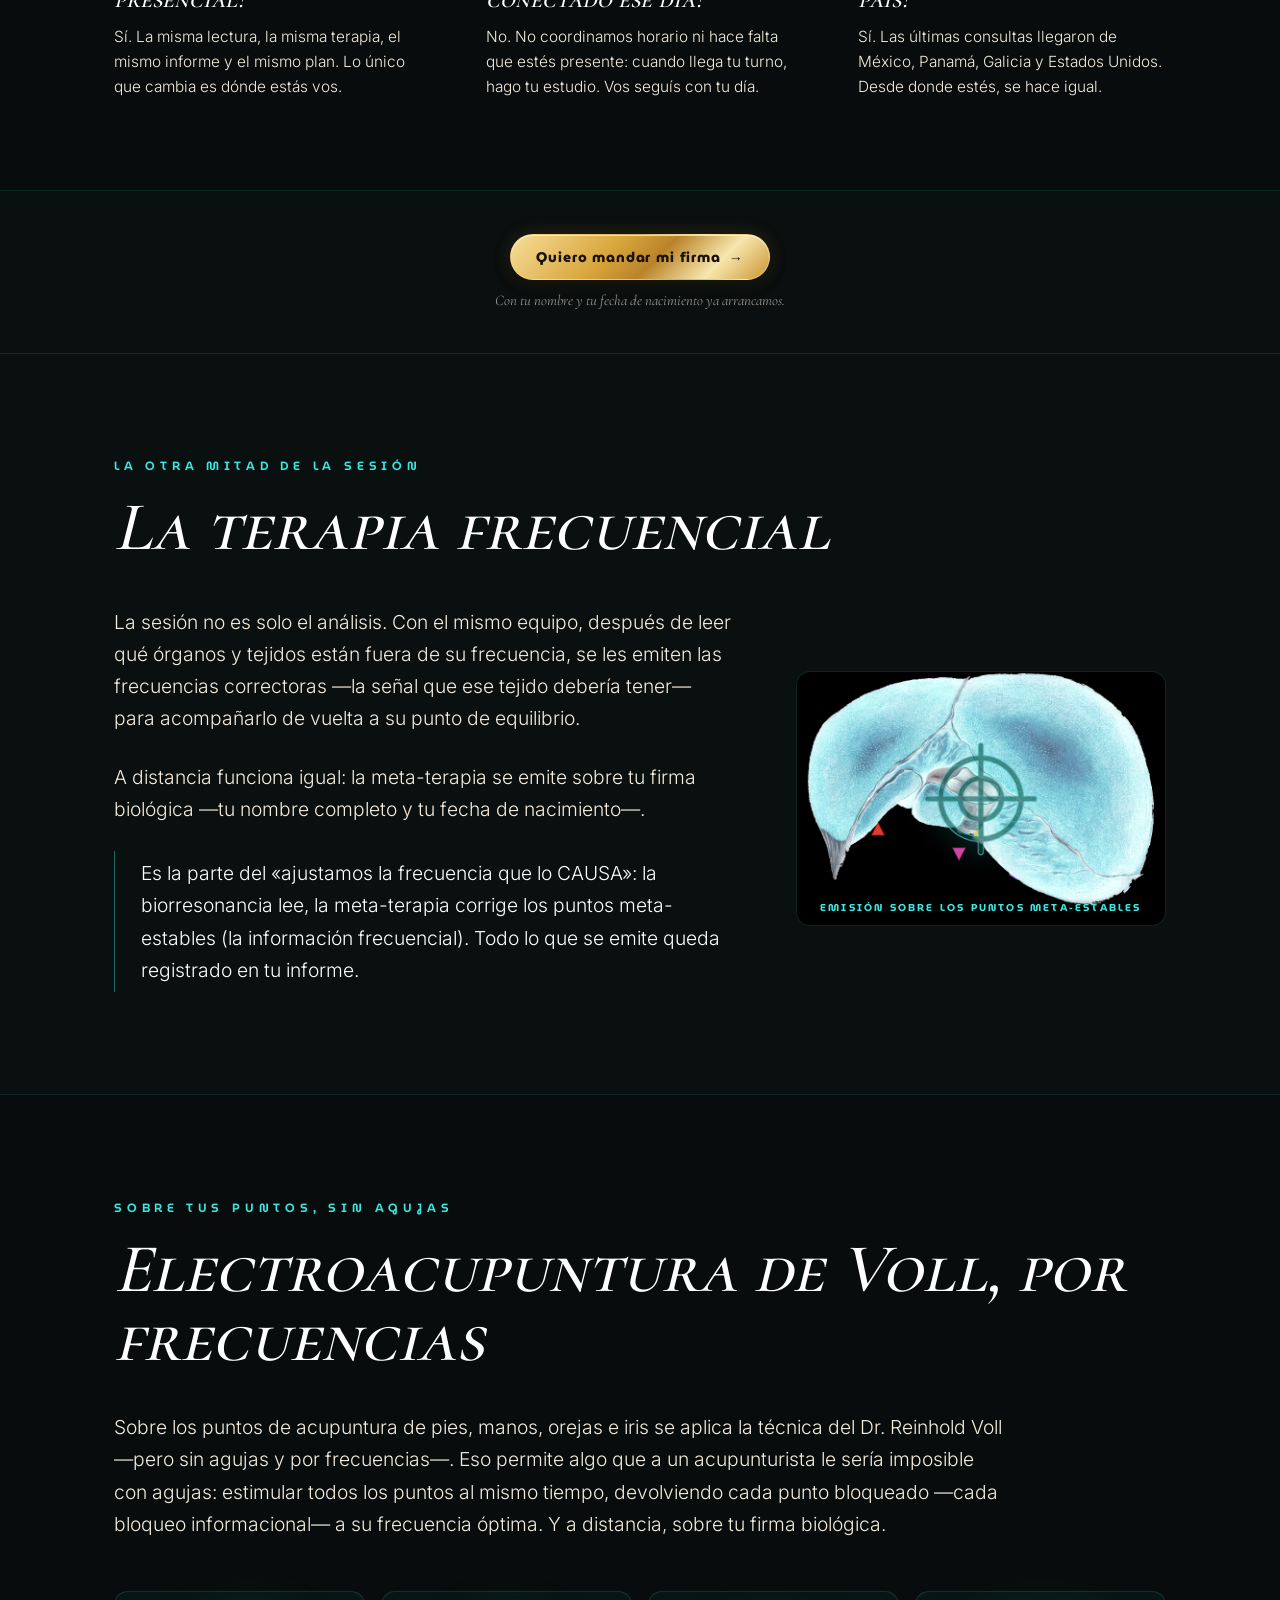
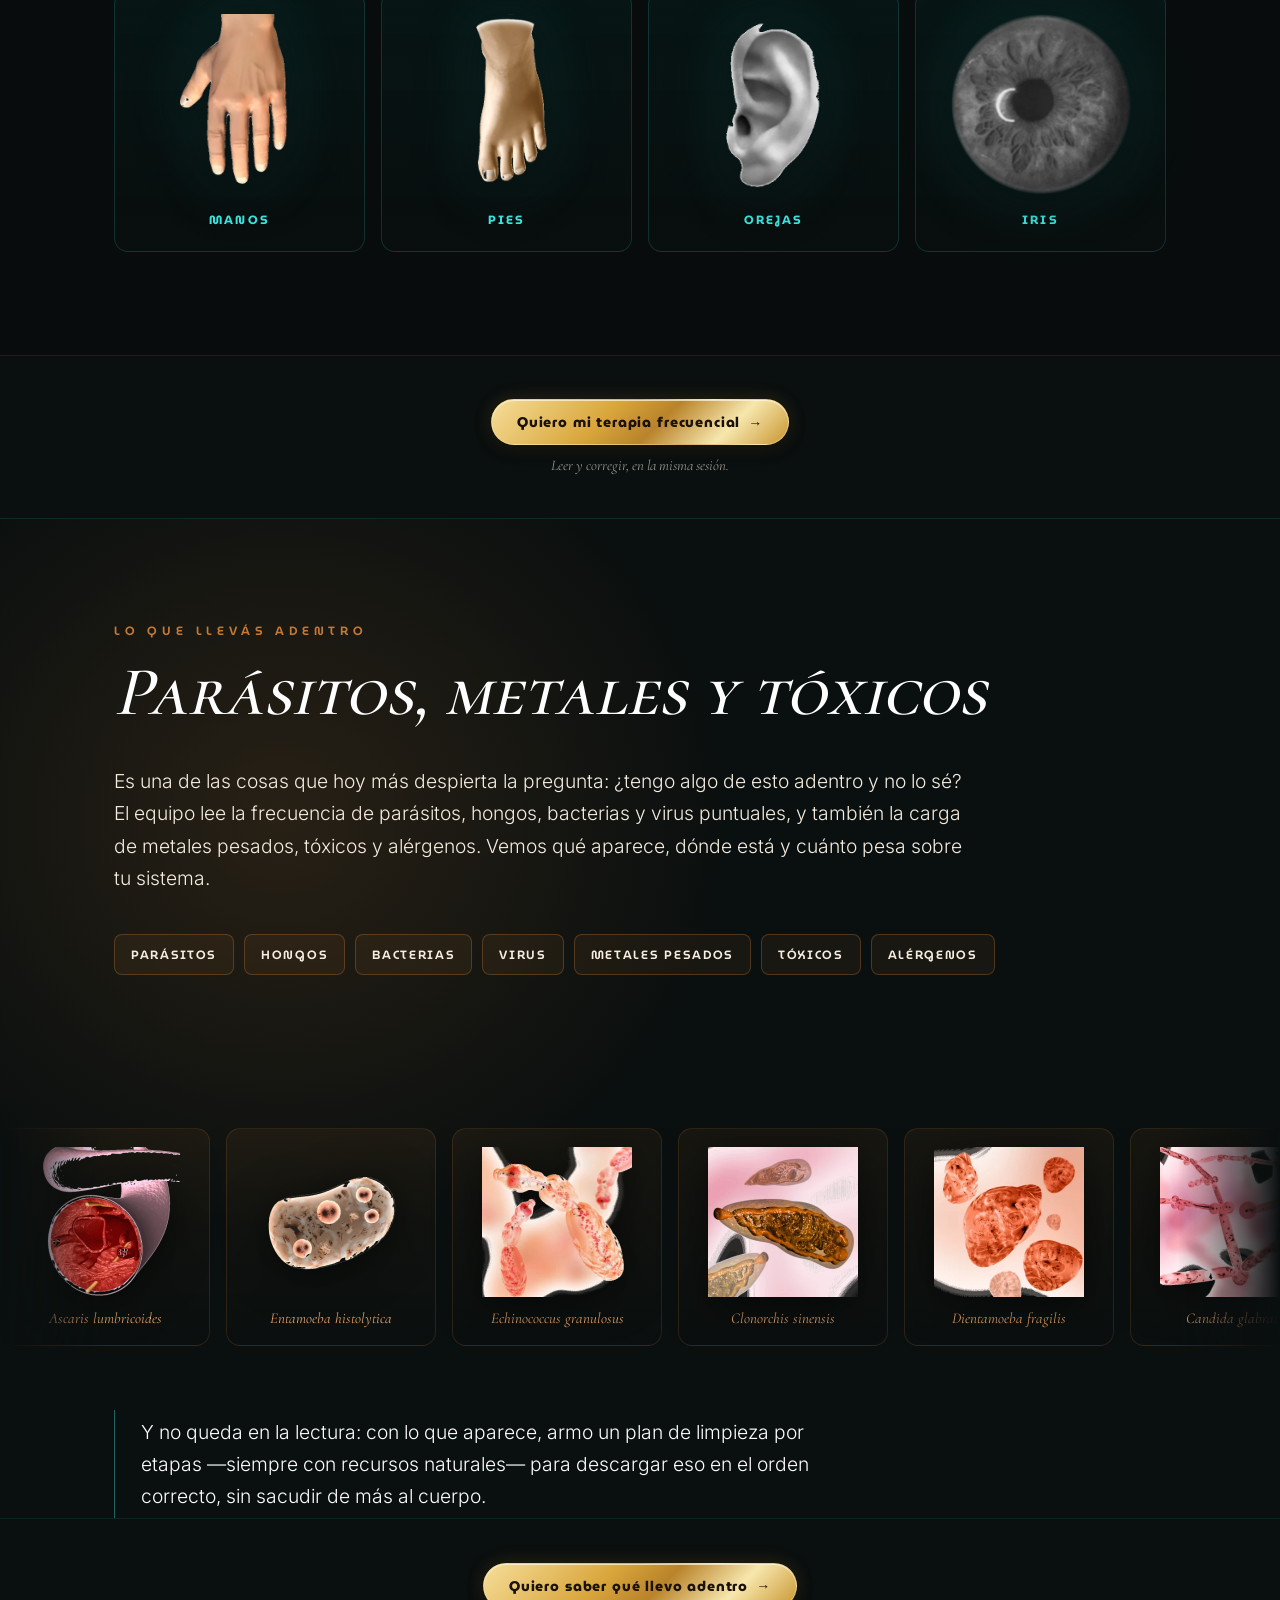
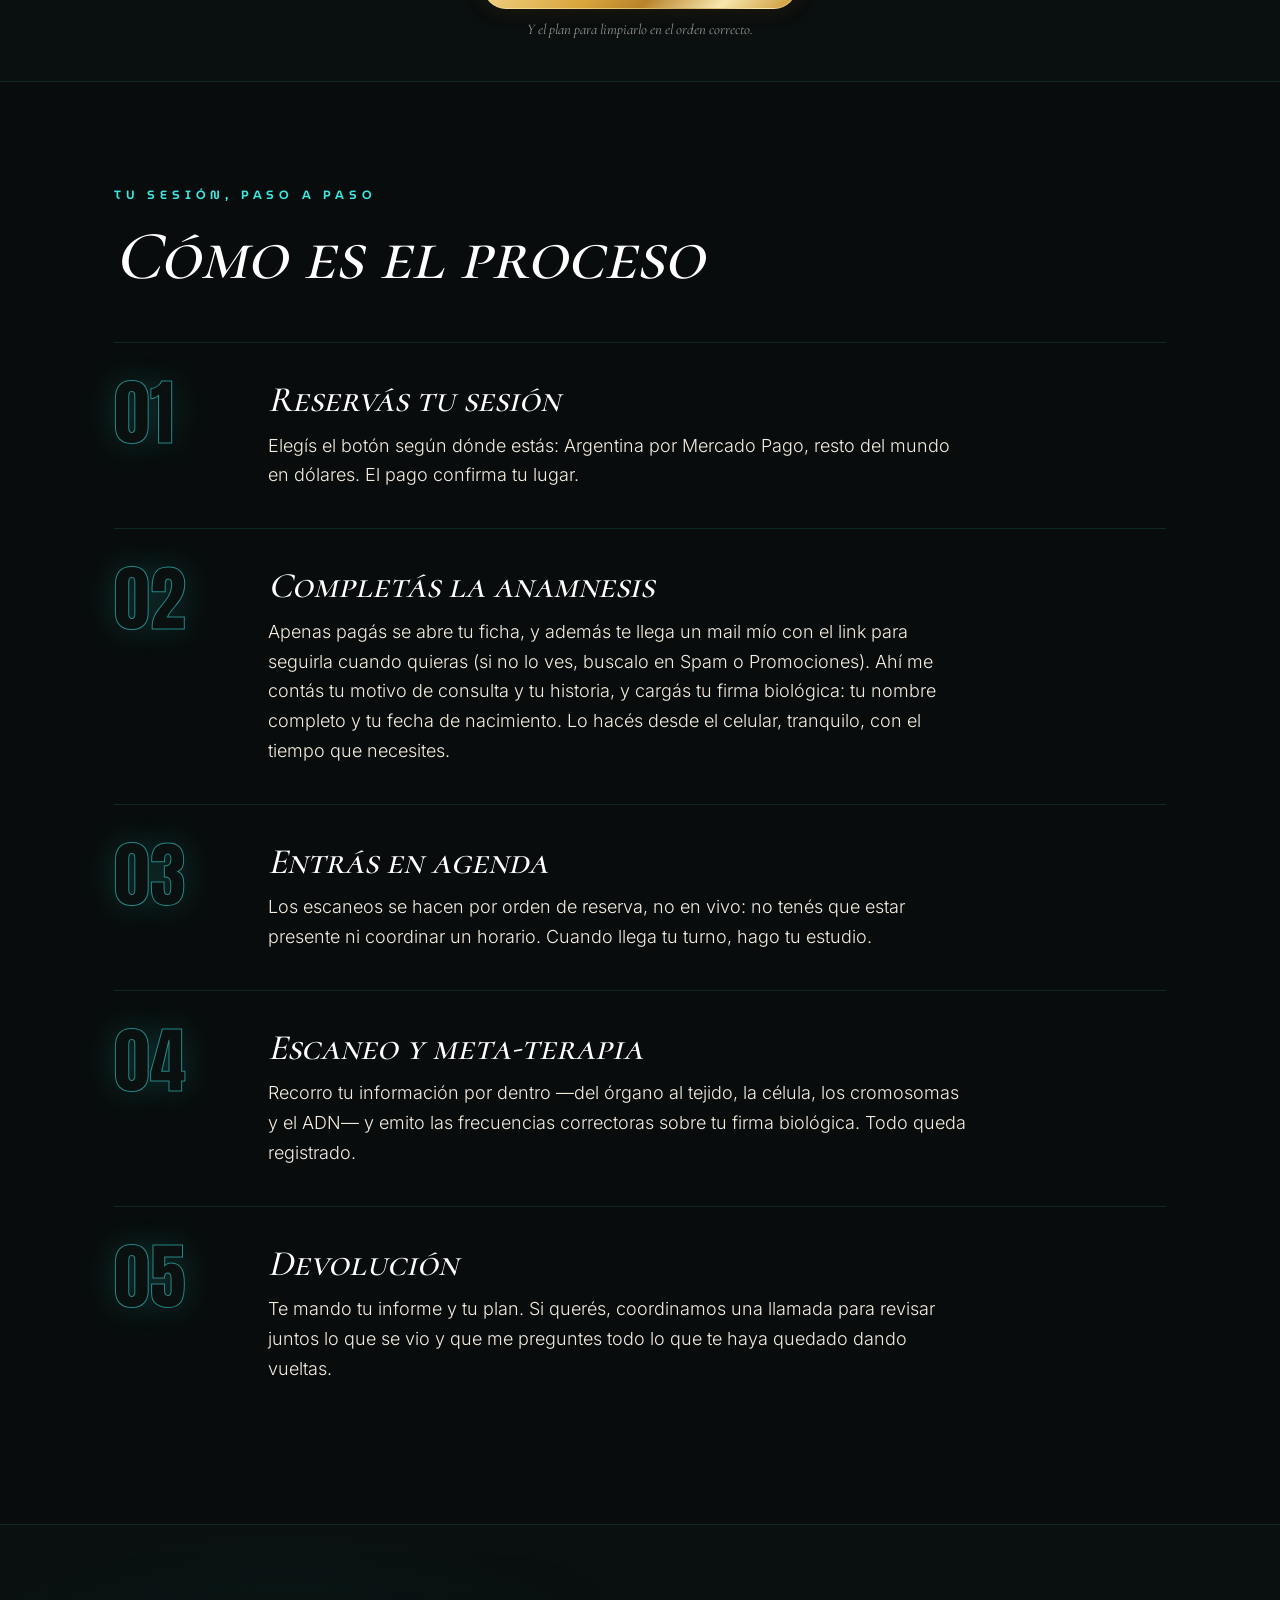
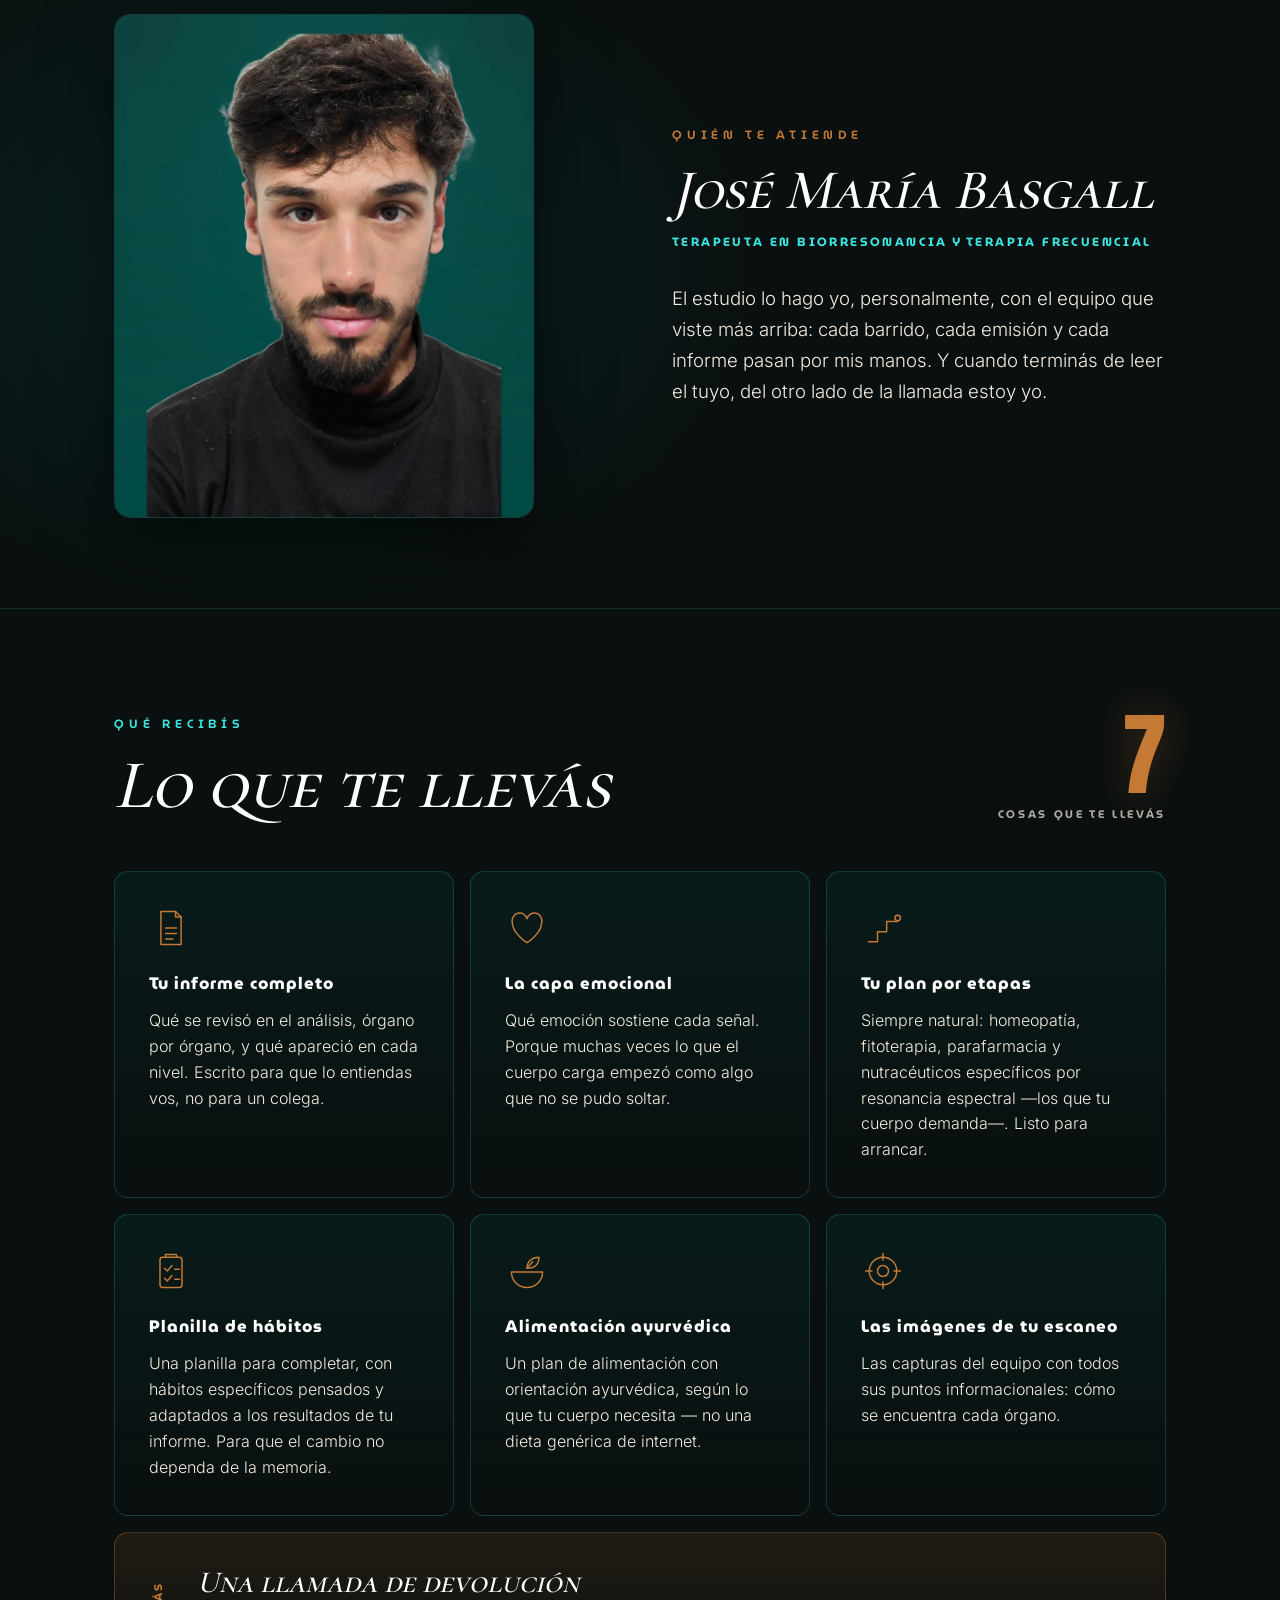
==== commit 5b6425e3: "Pagina actualizada desde BioAnalyst" ====
--- a/index.html
+++ b/index.html
@@ -440,7 +440,7 @@
 <script type="text/javascript">(function(c,l,a,r,i,t,y){c[a]=c[a]||function(){(c[a].q=c[a].q||[]).push(arguments)};t=l.createElement(r);t.async=1;t.src="https://www.clarity.ms/tag/"+i;y=l.getElementsByTagName(r)[0];y.parentNode.insertBefore(t,y);})(window, document, "clarity", "script", "yshup6kf14");</script>
 </head>
 <body style="margin:0;background:#0A0F0F">
-<div id="dc-root"><div id="topbar"><div id="anuncio"><span class="anx anx-on">DESDE CUALQUIER PAÍS · SIN AGUJAS · SIN RADIACIÓN</span><span class="anx">HAGO 15 ANÁLISIS POR SEMANA — EL PAGO CONFIRMA TU LUGAR EN LA FILA</span><span class="anx">INFORME + PLAN + DEVOLUCIÓN: TODO EN UNA SOLA SESIÓN</span></div><nav id="topnav"><span class="tn-marca"><a class="tn-tab tn-activa" href="#top">SESIONES</a><a class="tn-tab" href="https://cuantica-card.com" target="_blank" rel="noopener">TIENDA</a><a class="tn-tab" href="/arma-tu-frasco/">REMEDIOS FRECUENCIADOS</a></span><span class="tn-sep"></span><span id="indice"><a class="ix-chip" href="#que-es">¿Qué es?</a><a class="ix-chip" href="#a-distancia">A distancia</a><a class="ix-chip" href="#parasitos">Parásitos y tóxicos</a><a class="ix-chip" href="#paso-a-paso">Paso a paso</a><a class="ix-chip" href="#que-recibis">Qué recibís</a><a class="ix-chip" href="#preguntas">Preguntas</a><a class="ix-chip ix-reservar" href="#cierre">Reservar</a></span></nav></div><div class="sc-host" data-sc-name="Analisis de Biorresonancia a Distancia"><div data-asset-manifest="1" aria-hidden="true" style="display: none;">
+<div id="dc-root"><div id="topbar"><div id="anuncio"><span class="anx anx-on">DESDE CUALQUIER PAÍS · SIN AGUJAS · SIN RADIACIÓN</span><span class="anx">HAGO 15 ANÁLISIS POR SEMANA — EL PAGO CONFIRMA TU LUGAR EN LA FILA</span><span class="anx">INFORME + PLAN + DEVOLUCIÓN: TODO EN UNA SOLA SESIÓN</span></div><nav id="topnav"><span class="tn-marca"><a class="tn-tab tn-activa" href="#top">SESIONES</a><a class="tn-tab" href="https://cuantica-card.com" target="_blank" rel="noopener">TIENDA</a><a class="tn-tab" href="/arma-tu-frasco/">REMEDIOS FRECUENCIADOS</a></span><span class="tn-sep"></span><span id="indice"><a class="ix-chip" href="#que-es">¿Qué es?</a><a class="ix-chip" href="#a-distancia">A distancia</a><a class="ix-chip" href="#distancia">Cómo funciona</a><a class="ix-chip" href="#parasitos">Parásitos y tóxicos</a><a class="ix-chip" href="#paso-a-paso">Paso a paso</a><a class="ix-chip" href="#que-recibis">Qué recibís</a><a class="ix-chip" href="#preguntas">Preguntas</a><a class="ix-chip ix-reservar" href="#cierre">Reservar</a></span></nav></div><div class="sc-host" data-sc-name="Analisis de Biorresonancia a Distancia"><div data-asset-manifest="1" aria-hidden="true" style="display: none;">
   <img decoding="async" loading="lazy" data-path="assets/aw/DNA2.webp" src="assets/DNA2.webp" alt="">
   <img decoding="async" loading="lazy" data-path="assets/aw/DNA3.webp" src="assets/DNA3.webp" alt="">
   <img decoding="async" loading="lazy" data-path="assets/aw/Hepatocit.webp" src="assets/Hepatocit.webp" alt="">
@@ -976,696 +976,6 @@
     </div>
   </section>
 
-  <div style="border-top: 1px solid rgba(60, 231, 225, 0.1); background: rgb(10, 15, 15); text-align: center; padding: clamp(26px, 3.4vw, 44px) clamp(20px, 5vw, 40px);">
-    <a href="#cierre" class="scp2" style="display: inline-flex; align-items: center; gap: 8px; font-family: MuseoModerno, sans-serif; font-weight: 800; font-size: clamp(12px, 1.1vw, 14px); letter-spacing: 0.06em; color: rgb(26, 18, 6); background: linear-gradient(135deg, rgb(246, 222, 154) 0%, rgb(217, 166, 60) 38%, rgb(185, 131, 42) 56%, rgb(247, 231, 174) 78%, rgb(201, 149, 48) 100%); border: 1px solid rgba(247, 231, 174, 0.42); border-radius: 999px; padding: 11px 25px; box-shadow: rgba(0, 0, 0, 0.45) 0px 4px 16px, rgba(201, 149, 48, 0.22) 0px 0px 18px, rgba(255, 248, 224, 0.7) 0px 1px 0px inset; transition: transform 0.3s, box-shadow 0.3s;"><span class="sc-interp">Quiero mandar mi firma</span> <span style="font-family: Inter, sans-serif; font-weight: 400;">→</span></a>
-    <div style="font-family: Cormorant, serif; font-style: italic; font-size: clamp(14px, 1.15vw, 17px); color: rgb(245, 237, 224); opacity: 0.6; margin-top: 11px;"><span class="sc-interp">Con una sola de las tres formas ya arrancamos.</span></div>
-  </div>
-
-  <section style="border-top: 1px solid rgba(60, 231, 225, 0.12);">
-    <div style="max-width: 1180px; margin: 0px auto; padding: clamp(60px, 8vw, 120px) clamp(20px, 5vw, 64px);">
-      <div style="font-family: MuseoModerno, sans-serif; font-weight: 600; font-size: 12px; letter-spacing: 0.4em; text-transform: uppercase; color: rgb(60, 231, 225); margin-bottom: 18px;"><span class="sc-interp">La otra mitad de la sesión</span></div>
-      <h2 style="font-family: &quot;Cormorant SC&quot;, serif; font-style: italic; font-weight: 500; font-size: clamp(40px, 5.4vw, 80px); line-height: 1; margin: 0px 0px clamp(28px, 3.4vw, 44px); color: rgb(255, 255, 255);"><span class="sc-interp">La terapia frecuencial</span></h2>
-      <div style="display: grid; grid-template-columns: minmax(0px, 1.25fr) minmax(0px, 0.75fr); gap: clamp(28px, 5vw, 64px); align-items: center;">
-        <div style="display: flex; flex-direction: column; gap: clamp(16px, 2.2vw, 26px);">
-          <p style="font-size: clamp(17px, 1.5vw, 21px); line-height: 1.68; color: rgb(245, 237, 224); margin: 0px;"><span class="sc-interp">La sesión no es solo el análisis. Con el mismo equipo, después de leer qué órganos y tejidos están fuera de su frecuencia, se les emiten las frecuencias correctoras —la señal que ese tejido debería tener— para acompañarlo de vuelta a su punto de equilibrio.</span></p>
-          <p style="font-size: clamp(17px, 1.5vw, 21px); line-height: 1.68; color: rgb(245, 237, 224); margin: 0px;"><span class="sc-interp">A distancia funciona igual: la meta-terapia se emite sobre tu firma biológica —tu nombre completo y tu fecha de nacimiento—.</span></p>
-          <div style="border-left: 1px solid rgba(60, 231, 225, 0.4); padding: 6px 0px 6px clamp(18px, 2vw, 26px);">
-            <p style="font-size: clamp(17px, 1.5vw, 21px); line-height: 1.68; color: rgb(255, 255, 255); margin: 0px;"><span class="sc-interp">Es la parte del «ajustamos la frecuencia que lo CAUSA»: la biorresonancia lee, la meta-terapia corrige los puntos meta-estables (la información frecuencial). Todo lo que se emite queda registrado en tu informe.</span></p>
-          </div>
-        </div>
-        <div style="position: relative; width: 100%; aspect-ratio: 16 / 11; border-radius: 14px; overflow: hidden; border: 1px solid rgba(60, 231, 225, 0.16); background: rgb(0, 0, 0);">
-          <img loading="lazy" decoding="async" src="assets/organo.webp" alt="Hígado" style="position: absolute; left: 50%; top: 46%; transform: translate(-50%, -50%); width: 94%; height: auto;">
-
-          
-            <div class="meta-mark" style="position: absolute; left: 26%; top: 34%; transform: translate(-50%, -50%); animation-delay: 0.35s;">
-              <img loading="lazy" decoding="async" src="assets/mk-hex.png" alt="" style="display: block; width: 22px; height: auto;">
-            </div>
-          
-            <div class="meta-mark" style="position: absolute; left: 40%; top: 24%; transform: translate(-50%, -50%); animation-delay: 0.33s;">
-              <img loading="lazy" decoding="async" src="assets/mk-tri-red.png" alt="" style="display: block; width: 15px; height: auto;">
-            </div>
-          
-            <div class="meta-mark" style="position: absolute; left: 58%; top: 28%; transform: translate(-50%, -50%); animation-delay: 0.27s;">
-              <img loading="lazy" decoding="async" src="assets/mk-hex.png" alt="" style="display: block; width: 22px; height: auto;">
-            </div>
-          
-            <div class="meta-mark" style="position: absolute; left: 72%; top: 38%; transform: translate(-50%, -50%); animation-delay: 0.29s;">
-              <img loading="lazy" decoding="async" src="assets/mk-tri-mag.png" alt="" style="display: block; width: 15px; height: auto;">
-            </div>
-          
-            <div class="meta-mark" style="position: absolute; left: 34%; top: 52%; transform: translate(-50%, -50%); animation-delay: 0.18s;">
-              <img loading="lazy" decoding="async" src="assets/mk-tri-mag.png" alt="" style="display: block; width: 15px; height: auto;">
-            </div>
-          
-            <div class="meta-mark" style="position: absolute; left: 50%; top: 64%; transform: translate(-50%, -50%); animation-delay: 0.16s;">
-              <img loading="lazy" decoding="async" src="assets/mk-hex.png" alt="" style="display: block; width: 22px; height: auto;">
-            </div>
-          
-            <div class="meta-mark" style="position: absolute; left: 66%; top: 56%; transform: translate(-50%, -50%); animation-delay: 0.19s;">
-              <img loading="lazy" decoding="async" src="assets/mk-hex.png" alt="" style="display: block; width: 22px; height: auto;">
-            </div>
-          
-            <div class="meta-mark" style="position: absolute; left: 22%; top: 62%; transform: translate(-50%, -50%); animation-delay: 0.37s;">
-              <img loading="lazy" decoding="async" src="assets/mk-tri-red.png" alt="" style="display: block; width: 15px; height: auto;">
-            </div>
-          
-            <div class="meta-mark" style="position: absolute; left: 44%; top: 72%; transform: translate(-50%, -50%); animation-delay: 0.26s;">
-              <img loading="lazy" decoding="async" src="assets/mk-tri-mag.png" alt="" style="display: block; width: 15px; height: auto;">
-            </div>
-          
-            <div class="meta-mark" style="position: absolute; left: 78%; top: 64%; transform: translate(-50%, -50%); animation-delay: 0.38s;">
-              <img loading="lazy" decoding="async" src="assets/mk-tri-red.png" alt="" style="display: block; width: 15px; height: auto;">
-            </div>
-          
-            <div class="meta-mark" style="position: absolute; left: 60%; top: 78%; transform: translate(-50%, -50%); animation-delay: 0.36s;">
-              <img loading="lazy" decoding="async" src="assets/mk-hex.png" alt="" style="display: block; width: 22px; height: auto;">
-            </div>
-          
-            <div class="meta-mark" style="position: absolute; left: 30%; top: 44%; transform: translate(-50%, -50%); animation-delay: 0.24s;">
-              <img loading="lazy" decoding="async" src="assets/mk-tri-red.png" alt="" style="display: block; width: 15px; height: auto;">
-            </div>
-          
-
-          <div class="meta-wave">
-            <div class="meta-wave-in">
-              <img loading="lazy" decoding="async" src="assets/organo.webp" alt="" style="position: absolute; left: 50%; top: 46%; transform: translate(-50%, -50%); width: 94%; height: auto; filter: invert(1);">
-            </div>
-          </div>
-
-          <div class="meta-ring-wrap"><div class="meta-ring"></div></div>
-
-          <div style="position: absolute; left: 50%; top: 50%; transform: translate(-50%, -50%); width: 34%; max-width: 190px;">
-            <img loading="lazy" class="meta-mira" decoding="async" src="assets/mira.webp" alt="Mira del emisor" style="display: block; width: 100%; height: auto; filter: drop-shadow(rgba(60, 231, 225, 0.55) 0px 0px 14px);">
-          </div>
-
-          <div style="position: absolute; left: 0px; right: 0px; bottom: 10px; padding: 0px 16px; text-align: center; font-family: MuseoModerno, sans-serif; font-weight: 700; font-size: 10px; line-height: 1.5; letter-spacing: 0.22em; text-transform: uppercase; color: rgb(60, 231, 225); text-shadow: rgba(0, 0, 0, 0.9) 0px 2px 10px;"><span class="sc-interp">Emisión sobre los puntos meta-estables</span></div>
-        </div>
-      </div>
-    </div>
-  </section>
-
-  <section style="border-top: 1px solid rgba(60, 231, 225, 0.12); background: rgb(8, 12, 12);">
-    <div style="max-width: 1180px; margin: 0px auto; padding: clamp(60px, 8vw, 120px) clamp(20px, 5vw, 64px);">
-      <div style="font-family: MuseoModerno, sans-serif; font-weight: 600; font-size: 12px; letter-spacing: 0.4em; text-transform: uppercase; color: rgb(60, 231, 225); margin-bottom: 18px;"><span class="sc-interp">Sobre tus puntos, sin agujas</span></div>
-      <h2 style="font-family: &quot;Cormorant SC&quot;, serif; font-style: italic; font-weight: 500; font-size: clamp(40px, 5.4vw, 80px); line-height: 1; margin: 0px 0px clamp(24px, 3vw, 38px); color: rgb(255, 255, 255);"><span class="sc-interp">Electroacupuntura de Voll, por frecuencias</span></h2>
-      <p style="font-size: clamp(17px, 1.5vw, 21px); line-height: 1.68; color: rgb(245, 237, 224); max-width: 74ch; margin: 0px 0px clamp(34px, 4vw, 52px);"><span class="sc-interp">Sobre los puntos de acupuntura de pies, manos, orejas e iris se aplica la técnica del Dr. Reinhold Voll —pero sin agujas y por frecuencias—. Eso permite algo que a un acupunturista le sería imposible con agujas: estimular todos los puntos al mismo tiempo, devolviendo cada punto bloqueado —cada bloqueo informacional— a su frecuencia óptima. Y a distancia, sobre tu firma biológica.</span></p>
-      <div style="display: grid; grid-template-columns: repeat(auto-fit, minmax(200px, 1fr)); gap: 16px;">
-        
-          <div class="reveal" style="border: 1px solid rgba(60, 231, 225, 0.16); border-radius: 14px; background: linear-gradient(rgba(0, 107, 100, 0.1), rgba(10, 15, 15, 0.5)); padding: 22px; text-align: center;">
-            <div style="height: 180px; display: flex; align-items: center; justify-content: center;">
-              <img loading="lazy" decoding="async" src="assets/new_Man_hand_left.webp" alt="" style="max-width: 100%; max-height: 180px; object-fit: contain; filter: drop-shadow(rgba(0, 0, 0, 0.6) 0px 6px 22px) drop-shadow(rgba(60, 231, 225, 0.14) 0px 0px 30px);">
-            </div>
-            <div style="font-family: MuseoModerno, sans-serif; font-weight: 700; font-size: 12px; letter-spacing: 0.18em; text-transform: uppercase; color: rgb(60, 231, 225); margin-top: 16px;"><span class="sc-interp">Manos</span></div>
-          </div>
-        
-          <div class="reveal" style="border: 1px solid rgba(60, 231, 225, 0.16); border-radius: 14px; background: linear-gradient(rgba(0, 107, 100, 0.1), rgba(10, 15, 15, 0.5)); padding: 22px; text-align: center;">
-            <div style="height: 180px; display: flex; align-items: center; justify-content: center;">
-              <img loading="lazy" decoding="async" src="assets/foot_up_man_left.webp" alt="" style="max-width: 100%; max-height: 180px; object-fit: contain; filter: drop-shadow(rgba(0, 0, 0, 0.6) 0px 6px 22px) drop-shadow(rgba(60, 231, 225, 0.14) 0px 0px 30px);">
-            </div>
-            <div style="font-family: MuseoModerno, sans-serif; font-weight: 700; font-size: 12px; letter-spacing: 0.18em; text-transform: uppercase; color: rgb(60, 231, 225); margin-top: 16px;"><span class="sc-interp">Pies</span></div>
-          </div>
-        
-          <div class="reveal" style="border: 1px solid rgba(60, 231, 225, 0.16); border-radius: 14px; background: linear-gradient(rgba(0, 107, 100, 0.1), rgba(10, 15, 15, 0.5)); padding: 22px; text-align: center;">
-            <div style="height: 180px; display: flex; align-items: center; justify-content: center;">
-              <img loading="lazy" decoding="async" src="assets/oreja-pabellon.webp" alt="" style="max-width: 100%; max-height: 180px; object-fit: contain; filter: drop-shadow(rgba(0, 0, 0, 0.6) 0px 6px 22px) drop-shadow(rgba(60, 231, 225, 0.14) 0px 0px 30px);">
-            </div>
-            <div style="font-family: MuseoModerno, sans-serif; font-weight: 700; font-size: 12px; letter-spacing: 0.18em; text-transform: uppercase; color: rgb(60, 231, 225); margin-top: 16px;"><span class="sc-interp">Orejas</span></div>
-          </div>
-        
-          <div class="reveal" style="border: 1px solid rgba(60, 231, 225, 0.16); border-radius: 14px; background: linear-gradient(rgba(0, 107, 100, 0.1), rgba(10, 15, 15, 0.5)); padding: 22px; text-align: center;">
-            <div style="height: 180px; display: flex; align-items: center; justify-content: center;">
-              <img loading="lazy" decoding="async" src="assets/iris-frontal.webp" alt="" style="max-width: 100%; max-height: 180px; object-fit: contain; filter: drop-shadow(rgba(0, 0, 0, 0.6) 0px 6px 22px) drop-shadow(rgba(60, 231, 225, 0.14) 0px 0px 30px);">
-            </div>
-            <div style="font-family: MuseoModerno, sans-serif; font-weight: 700; font-size: 12px; letter-spacing: 0.18em; text-transform: uppercase; color: rgb(60, 231, 225); margin-top: 16px;"><span class="sc-interp">Iris</span></div>
-          </div>
-        
-      </div>
-    </div>
-  </section>
-
-  <div style="border-top: 1px solid rgba(60, 231, 225, 0.1); background: rgb(10, 15, 15); text-align: center; padding: clamp(26px, 3.4vw, 44px) clamp(20px, 5vw, 40px);">
-    <a href="#cierre" class="scp2" style="display: inline-flex; align-items: center; gap: 8px; font-family: MuseoModerno, sans-serif; font-weight: 800; font-size: clamp(12px, 1.1vw, 14px); letter-spacing: 0.06em; color: rgb(26, 18, 6); background: linear-gradient(135deg, rgb(246, 222, 154) 0%, rgb(217, 166, 60) 38%, rgb(185, 131, 42) 56%, rgb(247, 231, 174) 78%, rgb(201, 149, 48) 100%); border: 1px solid rgba(247, 231, 174, 0.42); border-radius: 999px; padding: 11px 25px; box-shadow: rgba(0, 0, 0, 0.45) 0px 4px 16px, rgba(201, 149, 48, 0.22) 0px 0px 18px, rgba(255, 248, 224, 0.7) 0px 1px 0px inset; transition: transform 0.3s, box-shadow 0.3s;"><span class="sc-interp">Quiero mi terapia frecuencial</span> <span style="font-family: Inter, sans-serif; font-weight: 400;">→</span></a>
-    <div style="font-family: Cormorant, serif; font-style: italic; font-size: clamp(14px, 1.15vw, 17px); color: rgb(245, 237, 224); opacity: 0.6; margin-top: 11px;"><span class="sc-interp">Leer y corregir, en la misma sesión.</span></div>
-  </div>
-
-  <section id="parasitos" style="border-top: 1px solid rgba(60, 231, 225, 0.12); position: relative; overflow: hidden;">
-    <div style="position: absolute; inset: 0px; background: radial-gradient(50% 60% at 22% 30%, rgba(196, 122, 53, 0.16), transparent 70%);"></div>
-    <div style="position: relative; max-width: 1180px; margin: 0px auto; padding: clamp(60px, 8vw, 120px) clamp(20px, 5vw, 64px);">
-      <div style="font-family: MuseoModerno, sans-serif; font-weight: 600; font-size: 12px; letter-spacing: 0.4em; text-transform: uppercase; color: rgb(196, 122, 53); margin-bottom: 18px;"><span class="sc-interp">Lo que llevás adentro</span></div>
-      <h2 style="font-family: &quot;Cormorant SC&quot;, serif; font-style: italic; font-weight: 500; font-size: clamp(40px, 5.4vw, 80px); line-height: 1; margin: 0px 0px clamp(24px, 3vw, 38px); color: rgb(255, 255, 255);"><span class="sc-interp">Parásitos, metales y tóxicos</span></h2>
-      <p style="font-size: clamp(17px, 1.5vw, 21px); line-height: 1.68; color: rgb(245, 237, 224); max-width: 72ch; margin: 0px 0px clamp(28px, 3.4vw, 40px);"><span class="sc-interp">Es una de las cosas que hoy más despierta la pregunta: ¿tengo algo de esto adentro y no lo sé? El equipo lee la frecuencia de parásitos, hongos, bacterias y virus puntuales, y también la carga de metales pesados, tóxicos y alérgenos. Vemos qué aparece, dónde está y cuánto pesa sobre tu sistema.</span></p>
-
-      <div style="display: flex; flex-wrap: wrap; gap: 10px; margin-bottom: clamp(34px, 4vw, 50px);">
-        
-          <span style="font-family: MuseoModerno, sans-serif; font-weight: 600; font-size: 12px; letter-spacing: 0.14em; text-transform: uppercase; color: rgb(245, 237, 224); border: 1px solid rgba(196, 122, 53, 0.32); border-radius: 8px; padding: 10px 16px; background: rgba(196, 122, 53, 0.08);"><span class="sc-interp">Parásitos</span></span>
-        
-          <span style="font-family: MuseoModerno, sans-serif; font-weight: 600; font-size: 12px; letter-spacing: 0.14em; text-transform: uppercase; color: rgb(245, 237, 224); border: 1px solid rgba(196, 122, 53, 0.32); border-radius: 8px; padding: 10px 16px; background: rgba(196, 122, 53, 0.08);"><span class="sc-interp">Hongos</span></span>
-        
-          <span style="font-family: MuseoModerno, sans-serif; font-weight: 600; font-size: 12px; letter-spacing: 0.14em; text-transform: uppercase; color: rgb(245, 237, 224); border: 1px solid rgba(196, 122, 53, 0.32); border-radius: 8px; padding: 10px 16px; background: rgba(196, 122, 53, 0.08);"><span class="sc-interp">Bacterias</span></span>
-        
-          <span style="font-family: MuseoModerno, sans-serif; font-weight: 600; font-size: 12px; letter-spacing: 0.14em; text-transform: uppercase; color: rgb(245, 237, 224); border: 1px solid rgba(196, 122, 53, 0.32); border-radius: 8px; padding: 10px 16px; background: rgba(196, 122, 53, 0.08);"><span class="sc-interp">Virus</span></span>
-        
-          <span style="font-family: MuseoModerno, sans-serif; font-weight: 600; font-size: 12px; letter-spacing: 0.14em; text-transform: uppercase; color: rgb(245, 237, 224); border: 1px solid rgba(196, 122, 53, 0.32); border-radius: 8px; padding: 10px 16px; background: rgba(196, 122, 53, 0.08);"><span class="sc-interp">Metales pesados</span></span>
-        
-          <span style="font-family: MuseoModerno, sans-serif; font-weight: 600; font-size: 12px; letter-spacing: 0.14em; text-transform: uppercase; color: rgb(245, 237, 224); border: 1px solid rgba(196, 122, 53, 0.32); border-radius: 8px; padding: 10px 16px; background: rgba(196, 122, 53, 0.08);"><span class="sc-interp">Tóxicos</span></span>
-        
-          <span style="font-family: MuseoModerno, sans-serif; font-weight: 600; font-size: 12px; letter-spacing: 0.14em; text-transform: uppercase; color: rgb(245, 237, 224); border: 1px solid rgba(196, 122, 53, 0.32); border-radius: 8px; padding: 10px 16px; background: rgba(196, 122, 53, 0.08);"><span class="sc-interp">Alérgenos</span></span>
-        
-      </div>
-    </div>
-
-    <div class="mq-wrap" style="position: relative; overflow: hidden; mask-image: linear-gradient(90deg, transparent, rgb(0, 0, 0) 8%, rgb(0, 0, 0) 92%, transparent);">
-      <div class="mq-track" style="animation-duration: 70s;">
-        
-          <div style="width: 210px; flex: 0 0 auto; border: 1px solid rgba(196, 122, 53, 0.18); border-radius: 14px; background: linear-gradient(rgba(196, 122, 53, 0.08), rgba(10, 15, 15, 0.5)); padding: 18px; text-align: center;">
-            <div style="height: 150px; display: flex; align-items: center; justify-content: center;">
-              <img loading="lazy" decoding="async" src="assets/Ascaris_lumbricoides.webp" alt="" style="max-width: 100%; max-height: 150px; object-fit: contain; filter: drop-shadow(rgba(0, 0, 0, 0.6) 0px 6px 22px);">
-            </div>
-            <div style="font-family: Cormorant, serif; font-style: italic; font-size: 15px; color: rgb(229, 160, 106); margin-top: 12px;"><span class="sc-interp">Ascaris lumbricoides</span></div>
-          </div>
-        
-          <div style="width: 210px; flex: 0 0 auto; border: 1px solid rgba(196, 122, 53, 0.18); border-radius: 14px; background: linear-gradient(rgba(196, 122, 53, 0.08), rgba(10, 15, 15, 0.5)); padding: 18px; text-align: center;">
-            <div style="height: 150px; display: flex; align-items: center; justify-content: center;">
-              <img loading="lazy" decoding="async" src="assets/Entamoeba_histolytica.webp" alt="" style="max-width: 100%; max-height: 150px; object-fit: contain; filter: drop-shadow(rgba(0, 0, 0, 0.6) 0px 6px 22px);">
-            </div>
-            <div style="font-family: Cormorant, serif; font-style: italic; font-size: 15px; color: rgb(229, 160, 106); margin-top: 12px;"><span class="sc-interp">Entamoeba histolytica</span></div>
-          </div>
-        
-          <div style="width: 210px; flex: 0 0 auto; border: 1px solid rgba(196, 122, 53, 0.18); border-radius: 14px; background: linear-gradient(rgba(196, 122, 53, 0.08), rgba(10, 15, 15, 0.5)); padding: 18px; text-align: center;">
-            <div style="height: 150px; display: flex; align-items: center; justify-content: center;">
-              <img loading="lazy" decoding="async" src="assets/echinococcus_granulosus.webp" alt="" style="max-width: 100%; max-height: 150px; object-fit: contain; filter: drop-shadow(rgba(0, 0, 0, 0.6) 0px 6px 22px);">
-            </div>
-            <div style="font-family: Cormorant, serif; font-style: italic; font-size: 15px; color: rgb(229, 160, 106); margin-top: 12px;"><span class="sc-interp">Echinococcus granulosus</span></div>
-          </div>
-        
-          <div style="width: 210px; flex: 0 0 auto; border: 1px solid rgba(196, 122, 53, 0.18); border-radius: 14px; background: linear-gradient(rgba(196, 122, 53, 0.08), rgba(10, 15, 15, 0.5)); padding: 18px; text-align: center;">
-            <div style="height: 150px; display: flex; align-items: center; justify-content: center;">
-              <img loading="lazy" decoding="async" src="assets/clonorhis_simensis.webp" alt="" style="max-width: 100%; max-height: 150px; object-fit: contain; filter: drop-shadow(rgba(0, 0, 0, 0.6) 0px 6px 22px);">
-            </div>
-            <div style="font-family: Cormorant, serif; font-style: italic; font-size: 15px; color: rgb(229, 160, 106); margin-top: 12px;"><span class="sc-interp">Clonorchis sinensis</span></div>
-          </div>
-        
-          <div style="width: 210px; flex: 0 0 auto; border: 1px solid rgba(196, 122, 53, 0.18); border-radius: 14px; background: linear-gradient(rgba(196, 122, 53, 0.08), rgba(10, 15, 15, 0.5)); padding: 18px; text-align: center;">
-            <div style="height: 150px; display: flex; align-items: center; justify-content: center;">
-              <img loading="lazy" decoding="async" src="assets/dientamoeba_fragilis.webp" alt="" style="max-width: 100%; max-height: 150px; object-fit: contain; filter: drop-shadow(rgba(0, 0, 0, 0.6) 0px 6px 22px);">
-            </div>
-            <div style="font-family: Cormorant, serif; font-style: italic; font-size: 15px; color: rgb(229, 160, 106); margin-top: 12px;"><span class="sc-interp">Dientamoeba fragilis</span></div>
-          </div>
-        
-          <div style="width: 210px; flex: 0 0 auto; border: 1px solid rgba(196, 122, 53, 0.18); border-radius: 14px; background: linear-gradient(rgba(196, 122, 53, 0.08), rgba(10, 15, 15, 0.5)); padding: 18px; text-align: center;">
-            <div style="height: 150px; display: flex; align-items: center; justify-content: center;">
-              <img loading="lazy" decoding="async" src="assets/candida_glabrata.webp" alt="" style="max-width: 100%; max-height: 150px; object-fit: contain; filter: drop-shadow(rgba(0, 0, 0, 0.6) 0px 6px 22px);">
-            </div>
-            <div style="font-family: Cormorant, serif; font-style: italic; font-size: 15px; color: rgb(229, 160, 106); margin-top: 12px;"><span class="sc-interp">Candida glabrata</span></div>
-          </div>
-        
-          <div style="width: 210px; flex: 0 0 auto; border: 1px solid rgba(196, 122, 53, 0.18); border-radius: 14px; background: linear-gradient(rgba(196, 122, 53, 0.08), rgba(10, 15, 15, 0.5)); padding: 18px; text-align: center;">
-            <div style="height: 150px; display: flex; align-items: center; justify-content: center;">
-              <img loading="lazy" decoding="async" src="assets/Trychophiton_cutaneum.webp" alt="" style="max-width: 100%; max-height: 150px; object-fit: contain; filter: drop-shadow(rgba(0, 0, 0, 0.6) 0px 6px 22px);">
-            </div>
-            <div style="font-family: Cormorant, serif; font-style: italic; font-size: 15px; color: rgb(229, 160, 106); margin-top: 12px;"><span class="sc-interp">Trichophyton cutaneum</span></div>
-          </div>
-        
-          <div style="width: 210px; flex: 0 0 auto; border: 1px solid rgba(196, 122, 53, 0.18); border-radius: 14px; background: linear-gradient(rgba(196, 122, 53, 0.08), rgba(10, 15, 15, 0.5)); padding: 18px; text-align: center;">
-            <div style="height: 150px; display: flex; align-items: center; justify-content: center;">
-              <img loading="lazy" decoding="async" src="assets/Ascaris_lumbricoides.webp" alt="" style="max-width: 100%; max-height: 150px; object-fit: contain; filter: drop-shadow(rgba(0, 0, 0, 0.6) 0px 6px 22px);">
-            </div>
-            <div style="font-family: Cormorant, serif; font-style: italic; font-size: 15px; color: rgb(229, 160, 106); margin-top: 12px;"><span class="sc-interp">Ascaris lumbricoides</span></div>
-          </div>
-        
-          <div style="width: 210px; flex: 0 0 auto; border: 1px solid rgba(196, 122, 53, 0.18); border-radius: 14px; background: linear-gradient(rgba(196, 122, 53, 0.08), rgba(10, 15, 15, 0.5)); padding: 18px; text-align: center;">
-            <div style="height: 150px; display: flex; align-items: center; justify-content: center;">
-              <img loading="lazy" decoding="async" src="assets/Entamoeba_histolytica.webp" alt="" style="max-width: 100%; max-height: 150px; object-fit: contain; filter: drop-shadow(rgba(0, 0, 0, 0.6) 0px 6px 22px);">
-            </div>
-            <div style="font-family: Cormorant, serif; font-style: italic; font-size: 15px; color: rgb(229, 160, 106); margin-top: 12px;"><span class="sc-interp">Entamoeba histolytica</span></div>
-          </div>
-        
-          <div style="width: 210px; flex: 0 0 auto; border: 1px solid rgba(196, 122, 53, 0.18); border-radius: 14px; background: linear-gradient(rgba(196, 122, 53, 0.08), rgba(10, 15, 15, 0.5)); padding: 18px; text-align: center;">
-            <div style="height: 150px; display: flex; align-items: center; justify-content: center;">
-              <img loading="lazy" decoding="async" src="assets/echinococcus_granulosus.webp" alt="" style="max-width: 100%; max-height: 150px; object-fit: contain; filter: drop-shadow(rgba(0, 0, 0, 0.6) 0px 6px 22px);">
-            </div>
-            <div style="font-family: Cormorant, serif; font-style: italic; font-size: 15px; color: rgb(229, 160, 106); margin-top: 12px;"><span class="sc-interp">Echinococcus granulosus</span></div>
-          </div>
-        
-          <div style="width: 210px; flex: 0 0 auto; border: 1px solid rgba(196, 122, 53, 0.18); border-radius: 14px; background: linear-gradient(rgba(196, 122, 53, 0.08), rgba(10, 15, 15, 0.5)); padding: 18px; text-align: center;">
-            <div style="height: 150px; display: flex; align-items: center; justify-content: center;">
-              <img loading="lazy" decoding="async" src="assets/clonorhis_simensis.webp" alt="" style="max-width: 100%; max-height: 150px; object-fit: contain; filter: drop-shadow(rgba(0, 0, 0, 0.6) 0px 6px 22px);">
-            </div>
-            <div style="font-family: Cormorant, serif; font-style: italic; font-size: 15px; color: rgb(229, 160, 106); margin-top: 12px;"><span class="sc-interp">Clonorchis sinensis</span></div>
-          </div>
-        
-          <div style="width: 210px; flex: 0 0 auto; border: 1px solid rgba(196, 122, 53, 0.18); border-radius: 14px; background: linear-gradient(rgba(196, 122, 53, 0.08), rgba(10, 15, 15, 0.5)); padding: 18px; text-align: center;">
-            <div style="height: 150px; display: flex; align-items: center; justify-content: center;">
-              <img loading="lazy" decoding="async" src="assets/dientamoeba_fragilis.webp" alt="" style="max-width: 100%; max-height: 150px; object-fit: contain; filter: drop-shadow(rgba(0, 0, 0, 0.6) 0px 6px 22px);">
-            </div>
-            <div style="font-family: Cormorant, serif; font-style: italic; font-size: 15px; color: rgb(229, 160, 106); margin-top: 12px;"><span class="sc-interp">Dientamoeba fragilis</span></div>
-          </div>
-        
-          <div style="width: 210px; flex: 0 0 auto; border: 1px solid rgba(196, 122, 53, 0.18); border-radius: 14px; background: linear-gradient(rgba(196, 122, 53, 0.08), rgba(10, 15, 15, 0.5)); padding: 18px; text-align: center;">
-            <div style="height: 150px; display: flex; align-items: center; justify-content: center;">
-              <img loading="lazy" decoding="async" src="assets/candida_glabrata.webp" alt="" style="max-width: 100%; max-height: 150px; object-fit: contain; filter: drop-shadow(rgba(0, 0, 0, 0.6) 0px 6px 22px);">
-            </div>
-            <div style="font-family: Cormorant, serif; font-style: italic; font-size: 15px; color: rgb(229, 160, 106); margin-top: 12px;"><span class="sc-interp">Candida glabrata</span></div>
-          </div>
-        
-          <div style="width: 210px; flex: 0 0 auto; border: 1px solid rgba(196, 122, 53, 0.18); border-radius: 14px; background: linear-gradient(rgba(196, 122, 53, 0.08), rgba(10, 15, 15, 0.5)); padding: 18px; text-align: center;">
-            <div style="height: 150px; display: flex; align-items: center; justify-content: center;">
-              <img loading="lazy" decoding="async" src="assets/Trychophiton_cutaneum.webp" alt="" style="max-width: 100%; max-height: 150px; object-fit: contain; filter: drop-shadow(rgba(0, 0, 0, 0.6) 0px 6px 22px);">
-            </div>
-            <div style="font-family: Cormorant, serif; font-style: italic; font-size: 15px; color: rgb(229, 160, 106); margin-top: 12px;"><span class="sc-interp">Trichophyton cutaneum</span></div>
-          </div>
-        
-      </div>
-    </div>
-
-    <div style="position: relative; max-width: 1180px; margin: 0px auto; padding: clamp(40px, 5vw, 64px) clamp(20px, 5vw, 64px) 0px;">
-      <div style="border-left: 1px solid rgba(60, 231, 225, 0.4); padding: 6px 0px 6px clamp(18px, 2vw, 26px); max-width: 70ch;">
-        <p style="font-size: clamp(17px, 1.5vw, 21px); line-height: 1.68; color: rgb(255, 255, 255); margin: 0px;"><span class="sc-interp">Y no queda en la lectura: con lo que aparece, armo un plan de limpieza por etapas —siempre con recursos naturales— para descargar eso en el orden correcto, sin sacudir de más al cuerpo.</span></p>
-      </div>
-    </div>
-  </section>
-
-  <div style="border-top: 1px solid rgba(60, 231, 225, 0.1); background: rgb(10, 15, 15); text-align: center; padding: clamp(26px, 3.4vw, 44px) clamp(20px, 5vw, 40px);">
-    <a href="#cierre" class="scp2" style="display: inline-flex; align-items: center; gap: 8px; font-family: MuseoModerno, sans-serif; font-weight: 800; font-size: clamp(12px, 1.1vw, 14px); letter-spacing: 0.06em; color: rgb(26, 18, 6); background: linear-gradient(135deg, rgb(246, 222, 154) 0%, rgb(217, 166, 60) 38%, rgb(185, 131, 42) 56%, rgb(247, 231, 174) 78%, rgb(201, 149, 48) 100%); border: 1px solid rgba(247, 231, 174, 0.42); border-radius: 999px; padding: 11px 25px; box-shadow: rgba(0, 0, 0, 0.45) 0px 4px 16px, rgba(201, 149, 48, 0.22) 0px 0px 18px, rgba(255, 248, 224, 0.7) 0px 1px 0px inset; transition: transform 0.3s, box-shadow 0.3s;"><span class="sc-interp">Quiero saber qué llevo adentro</span> <span style="font-family: Inter, sans-serif; font-weight: 400;">→</span></a>
-    <div style="font-family: Cormorant, serif; font-style: italic; font-size: clamp(14px, 1.15vw, 17px); color: rgb(245, 237, 224); opacity: 0.6; margin-top: 11px;"><span class="sc-interp">Y el plan para limpiarlo en el orden correcto.</span></div>
-  </div>
-
-  <section id="paso-a-paso" style="border-top: 1px solid rgba(60, 231, 225, 0.12); background: rgb(8, 12, 12);">
-    <div style="max-width: 1180px; margin: 0px auto; padding: clamp(60px, 8vw, 120px) clamp(20px, 5vw, 64px);">
-      <div style="font-family: MuseoModerno, sans-serif; font-weight: 600; font-size: 12px; letter-spacing: 0.4em; text-transform: uppercase; color: rgb(60, 231, 225); margin-bottom: 18px;"><span class="sc-interp">Tu sesión, paso a paso</span></div>
-      <h2 style="font-family: &quot;Cormorant SC&quot;, serif; font-style: italic; font-weight: 500; font-size: clamp(40px, 5.4vw, 80px); line-height: 1; margin: 0px 0px clamp(34px, 4vw, 56px); color: rgb(255, 255, 255);"><span class="sc-interp">Cómo es el proceso</span></h2>
-      <div style="display: flex; flex-direction: column; gap: 0px;">
-        
-          <div style="display: grid; grid-template-columns: clamp(70px, 9vw, 124px) minmax(0px, 1fr); gap: clamp(18px, 3vw, 42px); align-items: start; padding: clamp(24px, 3vw, 38px) 0px; border-top: 1px solid rgba(60, 231, 225, 0.12);">
-            <div style="font-family: Anton, sans-serif; font-size: clamp(40px, 5.6vw, 82px); line-height: 0.9; color: rgb(10, 15, 15); -webkit-text-stroke: 1px rgba(60, 231, 225, 0.55); text-shadow: rgba(60, 231, 225, 0.2) 0px 0px 34px;"><span class="sc-interp">01</span></div>
-            <div>
-              <h3 style="font-family: &quot;Cormorant SC&quot;, serif; font-style: italic; font-weight: 500; font-size: clamp(26px, 2.8vw, 40px); line-height: 1.05; margin: 0px 0px 12px; color: rgb(255, 255, 255);"><span class="sc-interp">Reservás tu sesión</span></h3>
-              <p style="font-size: clamp(16px, 1.4vw, 20px); line-height: 1.66; color: rgb(245, 237, 224); margin: 0px; max-width: 64ch;"><span class="sc-interp">Elegís el botón según dónde estás: Argentina por Mercado Pago, resto del mundo en dólares. El pago confirma tu lugar.</span></p>
-            </div>
-          </div>
-        
-          <div style="display: grid; grid-template-columns: clamp(70px, 9vw, 124px) minmax(0px, 1fr); gap: clamp(18px, 3vw, 42px); align-items: start; padding: clamp(24px, 3vw, 38px) 0px; border-top: 1px solid rgba(60, 231, 225, 0.12);">
-            <div style="font-family: Anton, sans-serif; font-size: clamp(40px, 5.6vw, 82px); line-height: 0.9; color: rgb(10, 15, 15); -webkit-text-stroke: 1px rgba(60, 231, 225, 0.55); text-shadow: rgba(60, 231, 225, 0.2) 0px 0px 34px;"><span class="sc-interp">02</span></div>
-            <div>
-              <h3 style="font-family: &quot;Cormorant SC&quot;, serif; font-style: italic; font-weight: 500; font-size: clamp(26px, 2.8vw, 40px); line-height: 1.05; margin: 0px 0px 12px; color: rgb(255, 255, 255);"><span class="sc-interp">Completás la anamnesis</span></h3>
-              <p style="font-size: clamp(16px, 1.4vw, 20px); line-height: 1.66; color: rgb(245, 237, 224); margin: 0px; max-width: 64ch;"><span class="sc-interp">Apenas pagás se abre tu ficha, y además te llega un mail mío con el link para seguirla cuando quieras (si no lo ves, buscalo en Spam o Promociones). Ahí me contás tu motivo de consulta y tu historia, y cargás tu firma biológica: tu nombre completo y tu fecha de nacimiento. Lo hacés desde el celular, tranquilo, con el tiempo que necesites.</span></p>
-            </div>
-          </div>
-        
-          <div style="display: grid; grid-template-columns: clamp(70px, 9vw, 124px) minmax(0px, 1fr); gap: clamp(18px, 3vw, 42px); align-items: start; padding: clamp(24px, 3vw, 38px) 0px; border-top: 1px solid rgba(60, 231, 225, 0.12);">
-            <div style="font-family: Anton, sans-serif; font-size: clamp(40px, 5.6vw, 82px); line-height: 0.9; color: rgb(10, 15, 15); -webkit-text-stroke: 1px rgba(60, 231, 225, 0.55); text-shadow: rgba(60, 231, 225, 0.2) 0px 0px 34px;"><span class="sc-interp">03</span></div>
-            <div>
-              <h3 style="font-family: &quot;Cormorant SC&quot;, serif; font-style: italic; font-weight: 500; font-size: clamp(26px, 2.8vw, 40px); line-height: 1.05; margin: 0px 0px 12px; color: rgb(255, 255, 255);"><span class="sc-interp">Entrás en agenda</span></h3>
-              <p style="font-size: clamp(16px, 1.4vw, 20px); line-height: 1.66; color: rgb(245, 237, 224); margin: 0px; max-width: 64ch;"><span class="sc-interp">Los escaneos se hacen por orden de reserva, no en vivo: no tenés que estar presente ni coordinar un horario. Cuando llega tu turno, hago tu estudio.</span></p>
-            </div>
-          </div>
-        
-          <div style="display: grid; grid-template-columns: clamp(70px, 9vw, 124px) minmax(0px, 1fr); gap: clamp(18px, 3vw, 42px); align-items: start; padding: clamp(24px, 3vw, 38px) 0px; border-top: 1px solid rgba(60, 231, 225, 0.12);">
-            <div style="font-family: Anton, sans-serif; font-size: clamp(40px, 5.6vw, 82px); line-height: 0.9; color: rgb(10, 15, 15); -webkit-text-stroke: 1px rgba(60, 231, 225, 0.55); text-shadow: rgba(60, 231, 225, 0.2) 0px 0px 34px;"><span class="sc-interp">04</span></div>
-            <div>
-              <h3 style="font-family: &quot;Cormorant SC&quot;, serif; font-style: italic; font-weight: 500; font-size: clamp(26px, 2.8vw, 40px); line-height: 1.05; margin: 0px 0px 12px; color: rgb(255, 255, 255);"><span class="sc-interp">Escaneo y meta-terapia</span></h3>
-              <p style="font-size: clamp(16px, 1.4vw, 20px); line-height: 1.66; color: rgb(245, 237, 224); margin: 0px; max-width: 64ch;"><span class="sc-interp">Recorro tu información por dentro —del órgano al tejido, la célula, los cromosomas y el ADN— y emito las frecuencias correctoras sobre tu firma biológica. Todo queda registrado.</span></p>
-            </div>
-          </div>
-        
-          <div style="display: grid; grid-template-columns: clamp(70px, 9vw, 124px) minmax(0px, 1fr); gap: clamp(18px, 3vw, 42px); align-items: start; padding: clamp(24px, 3vw, 38px) 0px; border-top: 1px solid rgba(60, 231, 225, 0.12);">
-            <div style="font-family: Anton, sans-serif; font-size: clamp(40px, 5.6vw, 82px); line-height: 0.9; color: rgb(10, 15, 15); -webkit-text-stroke: 1px rgba(60, 231, 225, 0.55); text-shadow: rgba(60, 231, 225, 0.2) 0px 0px 34px;"><span class="sc-interp">05</span></div>
-            <div>
-              <h3 style="font-family: &quot;Cormorant SC&quot;, serif; font-style: italic; font-weight: 500; font-size: clamp(26px, 2.8vw, 40px); line-height: 1.05; margin: 0px 0px 12px; color: rgb(255, 255, 255);"><span class="sc-interp">Devolución</span></h3>
-              <p style="font-size: clamp(16px, 1.4vw, 20px); line-height: 1.66; color: rgb(245, 237, 224); margin: 0px; max-width: 64ch;"><span class="sc-interp">Te mando tu informe y tu plan. Si querés, coordinamos una llamada para revisar juntos lo que se vio y que me preguntes todo lo que te haya quedado dando vueltas.</span></p>
-            </div>
-          </div>
-        
-      </div>
-    </div>
-  </section>
-
-  <section style="border-top: 1px solid rgba(60, 231, 225, 0.12); position: relative; overflow: hidden;">
-    <div style="position: absolute; inset: 0px; background: radial-gradient(56% 76% at 22% 50%, rgba(0, 107, 100, 0.24), transparent 70%);"></div>
-    <div style="position: relative; max-width: 1180px; margin: 0px auto; padding: clamp(56px, 7vw, 104px) clamp(20px, 5vw, 64px); display: grid; grid-template-columns: repeat(auto-fit, minmax(260px, 1fr)); gap: clamp(28px, 5vw, 64px); align-items: center;">
-      <figure class="reveal" style="margin: 0px; max-width: 420px; border-radius: 16px; overflow: hidden; border: 1px solid rgba(60, 231, 225, 0.2); box-shadow: rgba(0, 0, 0, 0.55) 0px 24px 70px;">
-        <img loading="lazy" decoding="async" src="assets/jose-verde.webp" alt="José María Basgall" style="display: block; width: 100%; height: auto; aspect-ratio: 900 / 1080; object-fit: cover;">
-      </figure>
-      <div>
-        <div style="font-family: MuseoModerno, sans-serif; font-weight: 600; font-size: 12px; letter-spacing: 0.4em; text-transform: uppercase; color: rgb(196, 122, 53); margin-bottom: 18px;"><span class="sc-interp">Quién te atiende</span></div>
-        <h2 style="font-family: &quot;Cormorant SC&quot;, serif; font-style: italic; font-weight: 500; font-size: clamp(34px, 4.4vw, 64px); line-height: 1.02; margin: 0px 0px 12px; color: rgb(255, 255, 255);"><span class="sc-interp">José María Basgall</span></h2>
-        <div style="font-family: MuseoModerno, sans-serif; font-weight: 700; font-size: clamp(11px, 1vw, 12px); letter-spacing: 0.2em; text-transform: uppercase; color: rgb(60, 231, 225); line-height: 1.6; margin-bottom: clamp(22px, 2.8vw, 32px);"><span class="sc-interp">Terapeuta en biorresonancia y terapia frecuencial</span></div>
-        <p style="font-size: clamp(17px, 1.45vw, 21px); line-height: 1.68; color: rgb(245, 237, 224); margin: 0px; max-width: 52ch;"><span class="sc-interp">El estudio lo hago yo, personalmente, con el equipo que viste más arriba: cada barrido, cada emisión y cada informe pasan por mis manos. Y cuando terminás de leer el tuyo, del otro lado de la llamada estoy yo.</span></p>
-        
-      </div>
-    </div>
-  </section>
-
-  <section id="que-recibis" style="border-top: 1px solid rgba(60, 231, 225, 0.12);">
-    <div style="max-width: 1180px; margin: 0px auto; padding: clamp(60px, 8vw, 120px) clamp(20px, 5vw, 64px);">
-      <div style="display: flex; flex-wrap: wrap; align-items: flex-end; justify-content: space-between; gap: 24px; margin-bottom: clamp(34px, 4vw, 54px);">
-        <div>
-          <div style="font-family: MuseoModerno, sans-serif; font-weight: 600; font-size: 12px; letter-spacing: 0.4em; text-transform: uppercase; color: rgb(60, 231, 225); margin-bottom: 18px;"><span class="sc-interp">Qué recibís</span></div>
-          <h2 style="font-family: &quot;Cormorant SC&quot;, serif; font-style: italic; font-weight: 500; font-size: clamp(40px, 5.4vw, 80px); line-height: 1; margin: 0px; color: rgb(255, 255, 255);"><span class="sc-interp">Lo que te llevás</span></h2>
-        </div>
-        <div style="text-align: right; line-height: 1;">
-          <span data-countup="7" style="font-family: Anton, sans-serif; font-size: clamp(52px, 7vw, 100px); color: rgb(196, 122, 53); text-shadow: rgba(196, 122, 53, 0.35) 0px 0px 40px;">0</span>
-          <div style="font-family: MuseoModerno, sans-serif; font-weight: 700; font-size: 11px; letter-spacing: 0.24em; text-transform: uppercase; color: rgb(245, 237, 224); opacity: 0.7; margin-top: 8px;"><span class="sc-interp">cosas que te llevás</span></div>
-        </div>
-      </div>
-
-      <div style="display: grid; grid-template-columns: repeat(auto-fit, minmax(300px, 1fr)); gap: 16px;">
-
-        <div class="get-card reveal" style="border: 1px solid rgba(60, 231, 225, 0.18); border-radius: 14px; padding: clamp(24px, 2.8vw, 34px); background: linear-gradient(rgba(0, 107, 100, 0.14), rgba(10, 15, 15, 0.5)); transition-delay: 0ms;">
-          <svg class="draw-ico" viewBox="0 0 48 48" fill="none" stroke="#C47A35" stroke-width="1.6" stroke-linecap="round" stroke-linejoin="round" style="width: 44px; height: 44px; margin-bottom: 16px;">
-            <path pathLength="1" d="M13 6h16l6 6v30H13z"></path><path pathLength="1" d="M29 6v6h6"></path><line pathLength="1" x1="18" y1="24" x2="30" y2="24"></line><line pathLength="1" x1="18" y1="30" x2="30" y2="30"></line><line pathLength="1" x1="18" y1="36" x2="26" y2="36"></line>
-          </svg>
-          <div style="font-family: MuseoModerno, sans-serif; font-weight: 800; font-size: clamp(14px, 1.3vw, 17px); letter-spacing: 0.06em; color: rgb(255, 255, 255); margin-bottom: 12px;"><span class="sc-interp">Tu informe completo</span></div>
-          <p style="font-size: clamp(15px, 1.25vw, 18px); line-height: 1.62; color: rgb(245, 237, 224); margin: 0px;"><span class="sc-interp">Qué se revisó en el análisis, órgano por órgano, y qué apareció en cada nivel. Escrito para que lo entiendas vos, no para un colega.</span></p>
-        </div>
-
-        <div class="get-card reveal" style="border: 1px solid rgba(60, 231, 225, 0.18); border-radius: 14px; padding: clamp(24px, 2.8vw, 34px); background: linear-gradient(rgba(0, 107, 100, 0.14), rgba(10, 15, 15, 0.5)); transition-delay: 100ms;">
-          <svg class="draw-ico" viewBox="0 0 48 48" fill="none" stroke="#C47A35" stroke-width="1.6" stroke-linecap="round" stroke-linejoin="round" style="width: 44px; height: 44px; margin-bottom: 16px;">
-            <path pathLength="1" d="M24 40S8 30 8 18a8 8 0 0116-4 8 8 0 0116 4c0 12-16 22-16 22z"></path>
-          </svg>
-          <div style="font-family: MuseoModerno, sans-serif; font-weight: 800; font-size: clamp(14px, 1.3vw, 17px); letter-spacing: 0.06em; color: rgb(255, 255, 255); margin-bottom: 12px;"><span class="sc-interp">La capa emocional</span></div>
-          <p style="font-size: clamp(15px, 1.25vw, 18px); line-height: 1.62; color: rgb(245, 237, 224); margin: 0px;"><span class="sc-interp">Qué emoción sostiene cada señal. Porque muchas veces lo que el cuerpo carga empezó como algo que no se pudo soltar.</span></p>
-        </div>
-
-        <div class="get-card reveal" style="border: 1px solid rgba(60, 231, 225, 0.18); border-radius: 14px; padding: clamp(24px, 2.8vw, 34px); background: linear-gradient(rgba(0, 107, 100, 0.14), rgba(10, 15, 15, 0.5)); transition-delay: 200ms;">
-          <svg class="draw-ico" viewBox="0 0 48 48" fill="none" stroke="#C47A35" stroke-width="1.6" stroke-linecap="round" stroke-linejoin="round" style="width: 44px; height: 44px; margin-bottom: 16px;">
-            <path pathLength="1" d="M8 39h10V28h10V17h12"></path><circle pathLength="1" cx="40" cy="13" r="3"></circle>
-          </svg>
-          <div style="font-family: MuseoModerno, sans-serif; font-weight: 800; font-size: clamp(14px, 1.3vw, 17px); letter-spacing: 0.06em; color: rgb(255, 255, 255); margin-bottom: 12px;"><span class="sc-interp">Tu plan por etapas</span></div>
-          <p style="font-size: clamp(15px, 1.25vw, 18px); line-height: 1.62; color: rgb(245, 237, 224); margin: 0px;"><span class="sc-interp">Siempre natural: homeopatía, fitoterapia, parafarmacia y nutracéuticos específicos por resonancia espectral —los que tu cuerpo demanda—. Listo para arrancar.</span></p>
-        </div>
-
-        <div class="get-card reveal" style="border: 1px solid rgba(60, 231, 225, 0.18); border-radius: 14px; padding: clamp(24px, 2.8vw, 34px); background: linear-gradient(rgba(0, 107, 100, 0.14), rgba(10, 15, 15, 0.5)); transition-delay: 300ms;">
-          <svg class="draw-ico" viewBox="0 0 48 48" fill="none" stroke="#C47A35" stroke-width="1.6" stroke-linecap="round" stroke-linejoin="round" style="width: 44px; height: 44px; margin-bottom: 16px;">
-            <rect pathLength="1" x="12" y="9" width="24" height="33" rx="3"></rect><path pathLength="1" d="M18 9V6h12v3"></path><polyline pathLength="1" points="17,21 20,24 25,18"></polyline><polyline pathLength="1" points="17,32 20,35 25,29"></polyline><line pathLength="1" x1="28" y1="22" x2="33" y2="22"></line><line pathLength="1" x1="28" y1="33" x2="33" y2="33"></line>
-          </svg>
-          <div style="font-family: MuseoModerno, sans-serif; font-weight: 800; font-size: clamp(14px, 1.3vw, 17px); letter-spacing: 0.06em; color: rgb(255, 255, 255); margin-bottom: 12px;"><span class="sc-interp">Planilla de hábitos</span></div>
-          <p style="font-size: clamp(15px, 1.25vw, 18px); line-height: 1.62; color: rgb(245, 237, 224); margin: 0px;"><span class="sc-interp">Una planilla para completar, con hábitos específicos pensados y adaptados a los resultados de tu informe. Para que el cambio no dependa de la memoria.</span></p>
-        </div>
-
-        <div class="get-card reveal" style="border: 1px solid rgba(60, 231, 225, 0.18); border-radius: 14px; padding: clamp(24px, 2.8vw, 34px); background: linear-gradient(rgba(0, 107, 100, 0.14), rgba(10, 15, 15, 0.5)); transition-delay: 400ms;">
-          <svg class="draw-ico" viewBox="0 0 48 48" fill="none" stroke="#C47A35" stroke-width="1.6" stroke-linecap="round" stroke-linejoin="round" style="width: 44px; height: 44px; margin-bottom: 16px;">
-            <path pathLength="1" d="M7 25h34a17 17 0 01-34 0z"></path><path pathLength="1" d="M24 21c0-8 6-12 13-12 0 8-5 12-13 12z"></path><line pathLength="1" x1="24" y1="21" x2="30" y2="14"></line>
-          </svg>
-          <div style="font-family: MuseoModerno, sans-serif; font-weight: 800; font-size: clamp(14px, 1.3vw, 17px); letter-spacing: 0.06em; color: rgb(255, 255, 255); margin-bottom: 12px;"><span class="sc-interp">Alimentación ayurvédica</span></div>
-          <p style="font-size: clamp(15px, 1.25vw, 18px); line-height: 1.62; color: rgb(245, 237, 224); margin: 0px;"><span class="sc-interp">Un plan de alimentación con orientación ayurvédica, según lo que tu cuerpo necesita — no una dieta genérica de internet.</span></p>
-        </div>
-
-        <div class="get-card reveal" style="border: 1px solid rgba(60, 231, 225, 0.18); border-radius: 14px; padding: clamp(24px, 2.8vw, 34px); background: linear-gradient(rgba(0, 107, 100, 0.14), rgba(10, 15, 15, 0.5)); transition-delay: 500ms;">
-          <svg class="draw-ico" viewBox="0 0 48 48" fill="none" stroke="#C47A35" stroke-width="1.6" stroke-linecap="round" stroke-linejoin="round" style="width: 44px; height: 44px; margin-bottom: 16px;">
-            <circle pathLength="1" cx="24" cy="24" r="15"></circle><circle pathLength="1" cx="24" cy="24" r="6"></circle><line pathLength="1" x1="24" y1="5" x2="24" y2="12"></line><line pathLength="1" x1="24" y1="36" x2="24" y2="43"></line><line pathLength="1" x1="5" y1="24" x2="12" y2="24"></line><line pathLength="1" x1="36" y1="24" x2="43" y2="24"></line>
-          </svg>
-          <div style="font-family: MuseoModerno, sans-serif; font-weight: 800; font-size: clamp(14px, 1.3vw, 17px); letter-spacing: 0.06em; color: rgb(255, 255, 255); margin-bottom: 12px;"><span class="sc-interp">Las imágenes de tu escaneo</span></div>
-          <p style="font-size: clamp(15px, 1.25vw, 18px); line-height: 1.62; color: rgb(245, 237, 224); margin: 0px;"><span class="sc-interp">Las capturas del equipo con todos sus puntos informacionales: cómo se encuentra cada órgano.</span></p>
-        </div>
-
-      </div>
-
-      <div class="reveal" style="margin-top: 16px; border: 1px solid rgba(196, 122, 53, 0.34); border-radius: 14px; padding: clamp(24px, 2.8vw, 34px); background: linear-gradient(rgba(196, 122, 53, 0.12), rgba(10, 15, 15, 0.5)); display: grid; grid-template-columns: auto minmax(0px, 1fr); gap: clamp(18px, 3vw, 30px); align-items: center;">
-        <div style="font-family: MuseoModerno, sans-serif; font-weight: 700; font-size: 11px; letter-spacing: 0.24em; text-transform: uppercase; color: rgb(196, 122, 53); writing-mode: vertical-rl; transform: rotate(180deg);"><span class="sc-interp">Además</span></div>
-        <div>
-          <div style="font-family: &quot;Cormorant SC&quot;, serif; font-style: italic; font-weight: 500; font-size: clamp(24px, 2.4vw, 34px); line-height: 1.05; color: rgb(255, 255, 255); margin-bottom: 10px;"><span class="sc-interp">Una llamada de devolución</span></div>
-          <p style="font-size: clamp(15px, 1.25vw, 18px); line-height: 1.62; color: rgb(245, 237, 224); margin: 0px; max-width: 70ch;"><span class="sc-interp">Después de que leas el informe, si querés, nos sentamos en una llamada de 30 a 40 minutos a repasarlo juntos y me preguntás todo lo que te haya quedado dando vueltas.</span></p>
-        </div>
-      </div>
-
-      <div class="reveal" style="margin-top: clamp(30px, 4vw, 46px); border-top: 1px solid rgba(60, 231, 225, 0.16); padding-top: clamp(28px, 3.4vw, 40px); display: flex; flex-wrap: wrap; align-items: flex-end; justify-content: space-between; gap: clamp(20px, 3vw, 40px);">
-        <div style="max-width: 46ch;">
-          <div style="font-family: MuseoModerno, sans-serif; font-weight: 700; font-size: 11px; letter-spacing: 0.28em; text-transform: uppercase; color: rgb(196, 122, 53); margin-bottom: 12px;"><span class="sc-interp">Una sola sesión</span></div>
-          <p style="font-size: clamp(16px, 1.35vw, 19px); line-height: 1.62; color: rgb(245, 237, 224); margin: 0px;"><span class="sc-interp">Todo esto —el análisis, la terapia frecuencial, el informe, el plan y la llamada— es una sola sesión.</span></p>
-        </div>
-        <div style="display: flex; flex-wrap: wrap; gap: clamp(18px, 2.6vw, 34px);">
-          <div>
-            <div style="font-family: MuseoModerno, sans-serif; font-weight: 800; font-size: clamp(22px, 2.4vw, 32px); line-height: 1; color: rgb(60, 231, 225);"><span class="sc-interp">$150.000</span></div>
-            <div style="font-family: MuseoModerno, sans-serif; font-weight: 600; font-size: 10px; letter-spacing: 0.2em; text-transform: uppercase; color: rgb(245, 237, 224); opacity: 0.6; margin-top: 9px;"><span class="sc-interp">desde Argentina</span></div>
-          </div>
-          <div>
-            <div style="font-family: MuseoModerno, sans-serif; font-weight: 800; font-size: clamp(22px, 2.4vw, 32px); line-height: 1; color: rgb(229, 160, 106);"><span class="sc-interp">USD 140</span></div>
-            <div style="font-family: MuseoModerno, sans-serif; font-weight: 600; font-size: 10px; letter-spacing: 0.2em; text-transform: uppercase; color: rgb(245, 237, 224); opacity: 0.6; margin-top: 9px;"><span class="sc-interp">desde cualquier otro país</span></div>
-          </div>
-        </div>
-      </div>
-
-      <div style="margin-top: clamp(44px, 5.6vw, 68px); padding-top: clamp(34px, 4.2vw, 50px); border-top: 1px solid rgba(60, 231, 225, 0.14);">
-        <div style="font-family: MuseoModerno, sans-serif; font-weight: 700; font-size: 11px; letter-spacing: 0.32em; text-transform: uppercase; color: rgb(196, 122, 53); margin-bottom: 14px;"><span class="sc-interp">La pantalla, por dentro</span></div>
-        <h3 style="font-family: &quot;Cormorant SC&quot;, serif; font-style: italic; font-weight: 500; font-size: clamp(25px, 2.8vw, 40px); line-height: 1.04; margin: 0px 0px clamp(14px, 1.8vw, 20px); color: rgb(255, 255, 255);"><span class="sc-interp">Así se ve mientras trabajo</span></h3>
-        <p style="font-size: clamp(15px, 1.25vw, 18px); line-height: 1.65; color: rgb(245, 237, 224); max-width: 64ch; margin: 0px 0px clamp(24px, 3vw, 34px);"><span class="sc-interp">Estas son capturas reales de mis propios barridos, no ilustraciones. Los marcadores de colores son lo que el equipo va dejando al medir, y las curvas azul y roja son la lectura en vivo. Con tu informe te llegan las tuyas.</span></p>
-
-        <div style="display: grid; grid-template-columns: repeat(auto-fit, minmax(240px, 1fr)); gap: clamp(14px, 1.8vw, 20px);">
-          <figure class="reveal" style="margin: 0px; border: 1px solid rgba(60, 231, 225, 0.18); border-radius: 14px; overflow: hidden; background: rgb(5, 16, 15);">
-            <div style="display: flex; align-items: center; gap: 10px; padding: 11px clamp(13px, 1.6vw, 17px); border-bottom: 1px solid rgba(60, 231, 225, 0.14); background: rgba(0, 60, 56, 0.45);">
-              <span style="width: 6px; height: 6px; border-radius: 50%; background: rgb(60, 231, 225); box-shadow: rgba(60, 231, 225, 0.85) 0px 0px 9px; flex: 0 0 auto;"></span>
-              <span style="font-family: MuseoModerno, sans-serif; font-weight: 700; font-size: 10px; letter-spacing: 0.2em; text-transform: uppercase; color: rgb(245, 237, 224);"><span class="sc-interp">Vasos del ojo derecho</span></span>
-            </div>
-            <img loading="lazy" decoding="async" src="assets/lead-ojo.webp" alt="Pantalla del equipo de biorresonancia leyendo los vasos del ojo derecho" style="aspect-ratio: 780 / 814; display: block; width: 100%; height: auto; filter: saturate(0.9) brightness(0.97);">
-          </figure>
-          <figure class="reveal" style="margin: 0px; border: 1px solid rgba(60, 231, 225, 0.24); border-radius: 14px; overflow: hidden; background: rgb(5, 16, 15);">
-            <div style="display: flex; align-items: center; gap: 10px; padding: 12px clamp(14px, 1.8vw, 18px); border-bottom: 1px solid rgba(60, 231, 225, 0.16); background: rgba(0, 60, 56, 0.45);">
-              <span style="width: 6px; height: 6px; border-radius: 50%; background: rgb(60, 231, 225); box-shadow: rgba(60, 231, 225, 0.95) 0px 0px 10px; flex: 0 0 auto; animation: 1.8s ease-in-out 0s infinite normal none running breathe;"></span>
-              <span style="font-family: MuseoModerno, sans-serif; font-weight: 700; font-size: 10px; letter-spacing: 0.2em; text-transform: uppercase; color: rgb(60, 231, 225);"><span class="sc-interp">Metaterapia · estómago</span></span>
-            </div>
-            <img loading="lazy" decoding="async" src="assets/meta-estomago.webp" alt="Metaterapia sobre la pared del estómago: el color se invierte a turquesa dentro del círculo de emisión" style="aspect-ratio: 760 / 788; display: block; width: 100%; height: auto;">
-          </figure>
-          <figure class="reveal" style="margin: 0px; border: 1px solid rgba(60, 231, 225, 0.24); border-radius: 14px; overflow: hidden; background: rgb(5, 16, 15);">
-            <div style="display: flex; align-items: center; gap: 10px; padding: 12px clamp(14px, 1.8vw, 18px); border-bottom: 1px solid rgba(60, 231, 225, 0.16); background: rgba(0, 60, 56, 0.45);">
-              <span style="width: 6px; height: 6px; border-radius: 50%; background: rgb(60, 231, 225); box-shadow: rgba(60, 231, 225, 0.95) 0px 0px 10px; flex: 0 0 auto; animation: 1.8s ease-in-out 0s infinite normal none running breathe;"></span>
-              <span style="font-family: MuseoModerno, sans-serif; font-weight: 700; font-size: 10px; letter-spacing: 0.2em; text-transform: uppercase; color: rgb(60, 231, 225);"><span class="sc-interp">Metaterapia · ADN</span></span>
-            </div>
-            <img loading="lazy" decoding="async" src="assets/meta-adn.webp" alt="Metaterapia sobre la hélice de ADN: el tramo dentro del círculo se vuelve turquesa" style="aspect-ratio: 760 / 788; display: block; width: 100%; height: auto;">
-          </figure>
-        </div>
-        <figcaption style="font-family: Cormorant, serif; font-style: italic; font-size: clamp(14px, 1.2vw, 17px); line-height: 1.5; color: rgb(245, 237, 224); opacity: 0.7; margin: 13px 0px 0px; max-width: 66ch;"><span class="sc-interp">A la izquierda, la lectura. A la derecha, la terapia frecuencial: el equipo emite las frecuencias correctoras sobre el tejido que las necesita — acá sobre el estómago y sobre el ADN.</span></figcaption>
-
-        <div style="display: grid; grid-template-columns: repeat(auto-fit, minmax(140px, 1fr)); align-items: start; gap: clamp(8px, 1.1vw, 12px); margin-top: clamp(34px, 4.4vw, 54px);">
-          
-            <div class="reveal" style="position: relative;">
-              <figure style="margin: 0px; border: 1px solid rgba(60, 231, 225, 0.16); border-radius: 12px; overflow: hidden; background: rgb(5, 16, 15);">
-                <img loading="lazy" decoding="async" src="assets/e1.webp" alt="" style="display: block; width: 100%; height: auto; aspect-ratio: 520 / 377; filter: saturate(0.88) brightness(0.96);">
-                <div style="display: flex; align-items: baseline; gap: 8px; padding: 11px 13px; border-top: 1px solid rgba(60, 231, 225, 0.12);">
-                  <span style="font-family: Anton, sans-serif; font-size: 12px; color: rgb(196, 122, 53); line-height: 1;"><span class="sc-interp">01</span></span>
-                  <span style="font-family: MuseoModerno, sans-serif; font-weight: 700; font-size: 9px; letter-spacing: 0.14em; text-transform: uppercase; color: rgb(245, 237, 224);"><span class="sc-interp">Órgano entero</span></span>
-                </div>
-              </figure>
-              
-                <div style="position: absolute; top: 34%; right: 0px; z-index: 3; width: 24px; height: 24px; margin-right: -12px; border-radius: 50%; background: rgb(10, 15, 15); border: 1px solid rgba(60, 231, 225, 0.5); box-shadow: rgba(60, 231, 225, 0.35) 0px 0px 14px; display: flex; align-items: center; justify-content: center;">
-                  <svg viewBox="0 0 24 24" fill="none" stroke="#3CE7E1" stroke-width="2.4" stroke-linecap="round" stroke-linejoin="round" style="width: 11px; height: 11px;">
-                    <polyline points="9,5 16,12 9,19"></polyline>
-                  </svg>
-                </div>
-              
-            </div>
-          
-            <div class="reveal" style="position: relative;">
-              <figure style="margin: 0px; border: 1px solid rgba(60, 231, 225, 0.16); border-radius: 12px; overflow: hidden; background: rgb(5, 16, 15);">
-                <img loading="lazy" decoding="async" src="assets/e2.webp" alt="" style="display: block; width: 100%; height: auto; aspect-ratio: 520 / 377; filter: saturate(0.88) brightness(0.96);">
-                <div style="display: flex; align-items: baseline; gap: 8px; padding: 11px 13px; border-top: 1px solid rgba(60, 231, 225, 0.12);">
-                  <span style="font-family: Anton, sans-serif; font-size: 12px; color: rgb(196, 122, 53); line-height: 1;"><span class="sc-interp">02</span></span>
-                  <span style="font-family: MuseoModerno, sans-serif; font-weight: 700; font-size: 9px; letter-spacing: 0.14em; text-transform: uppercase; color: rgb(245, 237, 224);"><span class="sc-interp">Corte de tejido</span></span>
-                </div>
-              </figure>
-              
-                <div style="position: absolute; top: 34%; right: 0px; z-index: 3; width: 24px; height: 24px; margin-right: -12px; border-radius: 50%; background: rgb(10, 15, 15); border: 1px solid rgba(60, 231, 225, 0.5); box-shadow: rgba(60, 231, 225, 0.35) 0px 0px 14px; display: flex; align-items: center; justify-content: center;">
-                  <svg viewBox="0 0 24 24" fill="none" stroke="#3CE7E1" stroke-width="2.4" stroke-linecap="round" stroke-linejoin="round" style="width: 11px; height: 11px;">
-                    <polyline points="9,5 16,12 9,19"></polyline>
-                  </svg>
-                </div>
-              
-            </div>
-          
-            <div class="reveal" style="position: relative;">
-              <figure style="margin: 0px; border: 1px solid rgba(60, 231, 225, 0.16); border-radius: 12px; overflow: hidden; background: rgb(5, 16, 15);">
-                <img loading="lazy" decoding="async" src="assets/e3.webp" alt="" style="display: block; width: 100%; height: auto; aspect-ratio: 520 / 377; filter: saturate(0.88) brightness(0.96);">
-                <div style="display: flex; align-items: baseline; gap: 8px; padding: 11px 13px; border-top: 1px solid rgba(60, 231, 225, 0.12);">
-                  <span style="font-family: Anton, sans-serif; font-size: 12px; color: rgb(196, 122, 53); line-height: 1;"><span class="sc-interp">03</span></span>
-                  <span style="font-family: MuseoModerno, sans-serif; font-weight: 700; font-size: 9px; letter-spacing: 0.14em; text-transform: uppercase; color: rgb(245, 237, 224);"><span class="sc-interp">Células</span></span>
-                </div>
-              </figure>
-              
-                <div style="position: absolute; top: 34%; right: 0px; z-index: 3; width: 24px; height: 24px; margin-right: -12px; border-radius: 50%; background: rgb(10, 15, 15); border: 1px solid rgba(60, 231, 225, 0.5); box-shadow: rgba(60, 231, 225, 0.35) 0px 0px 14px; display: flex; align-items: center; justify-content: center;">
-                  <svg viewBox="0 0 24 24" fill="none" stroke="#3CE7E1" stroke-width="2.4" stroke-linecap="round" stroke-linejoin="round" style="width: 11px; height: 11px;">
-                    <polyline points="9,5 16,12 9,19"></polyline>
-                  </svg>
-                </div>
-              
-            </div>
-          
-            <div class="reveal" style="position: relative;">
-              <figure style="margin: 0px; border: 1px solid rgba(60, 231, 225, 0.16); border-radius: 12px; overflow: hidden; background: rgb(5, 16, 15);">
-                <img loading="lazy" decoding="async" src="assets/e4.webp" alt="" style="display: block; width: 100%; height: auto; aspect-ratio: 520 / 377; filter: saturate(0.88) brightness(0.96);">
-                <div style="display: flex; align-items: baseline; gap: 8px; padding: 11px 13px; border-top: 1px solid rgba(60, 231, 225, 0.12);">
-                  <span style="font-family: Anton, sans-serif; font-size: 12px; color: rgb(196, 122, 53); line-height: 1;"><span class="sc-interp">04</span></span>
-                  <span style="font-family: MuseoModerno, sans-serif; font-weight: 700; font-size: 9px; letter-spacing: 0.14em; text-transform: uppercase; color: rgb(245, 237, 224);"><span class="sc-interp">Cromosoma</span></span>
-                </div>
-              </figure>
-              
-            </div>
-          
-        </div>
-        <figcaption style="font-family: Cormorant, serif; font-style: italic; font-size: clamp(14px, 1.2vw, 17px); line-height: 1.5; color: rgb(245, 237, 224); opacity: 0.7; margin: 13px 0px 0px; max-width: 66ch;"><span class="sc-interp">La misma glándula, cuatro veces: el equipo baja del órgano entero al tejido, de ahí a la célula y al cromosoma.</span></figcaption>
-      </div>
-    </div>
-  </section>
-
-  <div style="border-top: 1px solid rgba(60, 231, 225, 0.1); background: rgb(10, 15, 15); text-align: center; padding: clamp(26px, 3.4vw, 44px) clamp(20px, 5vw, 40px);">
-    <a href="#cierre" class="scp2" style="display: inline-flex; align-items: center; gap: 8px; font-family: MuseoModerno, sans-serif; font-weight: 800; font-size: clamp(12px, 1.1vw, 14px); letter-spacing: 0.06em; color: rgb(26, 18, 6); background: linear-gradient(135deg, rgb(246, 222, 154) 0%, rgb(217, 166, 60) 38%, rgb(185, 131, 42) 56%, rgb(247, 231, 174) 78%, rgb(201, 149, 48) 100%); border: 1px solid rgba(247, 231, 174, 0.42); border-radius: 999px; padding: 11px 25px; box-shadow: rgba(0, 0, 0, 0.45) 0px 4px 16px, rgba(201, 149, 48, 0.22) 0px 0px 18px, rgba(255, 248, 224, 0.7) 0px 1px 0px inset; transition: transform 0.3s, box-shadow 0.3s;"><span class="sc-interp">Quiero mi informe y mi plan</span> <span style="font-family: Inter, sans-serif; font-weight: 400;">→</span></a>
-    <div style="font-family: Cormorant, serif; font-style: italic; font-size: clamp(14px, 1.15vw, 17px); color: rgb(245, 237, 224); opacity: 0.6; margin-top: 11px;"><span class="sc-interp">Todo esto llega escrito, después de tu escaneo.</span></div>
-  </div>
-
-  <section style="border-top: 1px solid rgba(60, 231, 225, 0.12); position: relative; overflow: hidden;">
-    <div style="position: absolute; inset: 0px; background: radial-gradient(50% 70% at 50% 0%, rgba(47, 217, 160, 0.1), transparent 70%);"></div>
-    <div style="position: relative; max-width: 1180px; margin: 0px auto; padding: clamp(56px, 7vw, 110px) clamp(20px, 5vw, 64px);">
-      <div style="font-family: MuseoModerno, sans-serif; font-weight: 600; font-size: 12px; letter-spacing: 0.4em; text-transform: uppercase; color: rgb(47, 217, 160); margin-bottom: 18px;"><span class="sc-interp">Recursos naturales</span></div>
-      <h2 style="font-family: &quot;Cormorant SC&quot;, serif; font-style: italic; font-weight: 500; font-size: clamp(36px, 4.8vw, 68px); line-height: 1; margin: 0px 0px clamp(20px, 2.6vw, 32px); color: rgb(255, 255, 255);"><span class="sc-interp">Lo que se recomienda</span></h2>
-      <p style="font-size: clamp(16px, 1.4vw, 20px); line-height: 1.68; color: rgb(245, 237, 224); max-width: 72ch; margin: 0px 0px clamp(34px, 4vw, 50px);"><span class="sc-interp">Según lo que aparece en tu lectura, tu plan se arma con recursos naturales. Estas son las ocho familias con las que trabajo: de tu informe sale la combinación exacta que te toca.</span></p>
-      <div style="display: grid; grid-template-columns: repeat(auto-fit, minmax(210px, 1fr)); gap: clamp(12px, 1.6vw, 18px);">
-        
-          <div class="reveal" style="border: 1px solid rgba(60, 231, 225, 0.14); border-radius: 14px; background: linear-gradient(rgba(0, 107, 100, 0.12), rgba(10, 15, 15, 0.5)); padding: clamp(18px, 2.2vw, 26px); text-align: center;">
-            <div style="height: 132px; display: flex; align-items: center; justify-content: center;">
-              <img loading="lazy" decoding="async" src="assets/1-fitoterapia.webp" alt="" style="max-width: 100%; max-height: 132px; object-fit: contain; filter: drop-shadow(rgba(0, 0, 0, 0.6) 0px 8px 22px);">
-            </div>
-            <div style="font-family: MuseoModerno, sans-serif; font-weight: 700; font-size: 11px; letter-spacing: 0.16em; text-transform: uppercase; color: rgb(47, 217, 160); margin-top: 16px;"><span class="sc-interp">Fitoterapia</span></div>
-            <p style="font-size: clamp(13px, 1.1vw, 15px); line-height: 1.55; color: rgb(245, 237, 224); opacity: 0.82; margin: 10px 0px 0px;"><span class="sc-interp">Plantas medicinales en tintura, extracto o infusión.</span></p>
-          </div>
-        
-          <div class="reveal" style="border: 1px solid rgba(60, 231, 225, 0.14); border-radius: 14px; background: linear-gradient(rgba(0, 107, 100, 0.12), rgba(10, 15, 15, 0.5)); padding: clamp(18px, 2.2vw, 26px); text-align: center;">
-            <div style="height: 132px; display: flex; align-items: center; justify-content: center;">
-              <img loading="lazy" decoding="async" src="assets/2-homeopatia.webp" alt="" style="max-width: 100%; max-height: 132px; object-fit: contain; filter: drop-shadow(rgba(0, 0, 0, 0.6) 0px 8px 22px);">
-            </div>
-            <div style="font-family: MuseoModerno, sans-serif; font-weight: 700; font-size: 11px; letter-spacing: 0.16em; text-transform: uppercase; color: rgb(47, 217, 160); margin-top: 16px;"><span class="sc-interp">Homeopatía</span></div>
-            <p style="font-size: clamp(13px, 1.1vw, 15px); line-height: 1.55; color: rgb(245, 237, 224); opacity: 0.82; margin: 10px 0px 0px;"><span class="sc-interp">Glóbulos y diluciones según lo que resuena en tu lectura.</span></p>
-          </div>
-        
-          <div class="reveal" style="border: 1px solid rgba(60, 231, 225, 0.14); border-radius: 14px; background: linear-gradient(rgba(0, 107, 100, 0.12), rgba(10, 15, 15, 0.5)); padding: clamp(18px, 2.2vw, 26px); text-align: center;">
-            <div style="height: 132px; display: flex; align-items: center; justify-content: center;">
-              <img loading="lazy" decoding="async" src="assets/3-nutraceuticos.webp" alt="" style="max-width: 100%; max-height: 132px; object-fit: contain; filter: drop-shadow(rgba(0, 0, 0, 0.6) 0px 8px 22px);">
-            </div>
-            <div style="font-family: MuseoModerno, sans-serif; font-weight: 700; font-size: 11px; letter-spacing: 0.16em; text-transform: uppercase; color: rgb(47, 217, 160); margin-top: 16px;"><span class="sc-interp">Nutracéuticos</span></div>
-            <p style="font-size: clamp(13px, 1.1vw, 15px); line-height: 1.55; color: rgb(245, 237, 224); opacity: 0.82; margin: 10px 0px 0px;"><span class="sc-interp">Específicos por resonancia espectral: lo que tu cuerpo demanda.</span></p>
-          </div>
-        
-          <div class="reveal" style="border: 1px solid rgba(60, 231, 225, 0.14); border-radius: 14px; background: linear-gradient(rgba(0, 107, 100, 0.12), rgba(10, 15, 15, 0.5)); padding: clamp(18px, 2.2vw, 26px); text-align: center;">
-            <div style="height: 132px; display: flex; align-items: center; justify-content: center;">
-              <img loading="lazy" decoding="async" src="assets/4-parafarmacia.webp" alt="" style="max-width: 100%; max-height: 132px; object-fit: contain; filter: drop-shadow(rgba(0, 0, 0, 0.6) 0px 8px 22px);">
-            </div>
-            <div style="font-family: MuseoModerno, sans-serif; font-weight: 700; font-size: 11px; letter-spacing: 0.16em; text-transform: uppercase; color: rgb(47, 217, 160); margin-top: 16px;"><span class="sc-interp">Parafarmacia</span></div>
-            <p style="font-size: clamp(13px, 1.1vw, 15px); line-height: 1.55; color: rgb(245, 237, 224); opacity: 0.82; margin: 10px 0px 0px;"><span class="sc-interp">Cremas, geles y preparados de uso externo.</span></p>
-          </div>
-        
-          <div class="reveal" style="border: 1px solid rgba(60, 231, 225, 0.14); border-radius: 14px; background: linear-gradient(rgba(0, 107, 100, 0.12), rgba(10, 15, 15, 0.5)); padding: clamp(18px, 2.2vw, 26px); text-align: center;">
-            <div style="height: 132px; display: flex; align-items: center; justify-content: center;">
-              <img loading="lazy" decoding="async" src="assets/5-alimentacion.webp" alt="" style="max-width: 100%; max-height: 132px; object-fit: contain; filter: drop-shadow(rgba(0, 0, 0, 0.6) 0px 8px 22px);">
-            </div>
-            <div style="font-family: MuseoModerno, sans-serif; font-weight: 700; font-size: 11px; letter-spacing: 0.16em; text-transform: uppercase; color: rgb(47, 217, 160); margin-top: 16px;"><span class="sc-interp">Alimentación</span></div>
-            <p style="font-size: clamp(13px, 1.1vw, 15px); line-height: 1.55; color: rgb(245, 237, 224); opacity: 0.82; margin: 10px 0px 0px;"><span class="sc-interp">Tu plan con orientación ayurvédica, según lo que necesitás.</span></p>
-          </div>
-        
-          <div class="reveal" style="border: 1px solid rgba(60, 231, 225, 0.14); border-radius: 14px; background: linear-gradient(rgba(0, 107, 100, 0.12), rgba(10, 15, 15, 0.5)); padding: clamp(18px, 2.2vw, 26px); text-align: center;">
-            <div style="height: 132px; display: flex; align-items: center; justify-content: center;">
-              <img loading="lazy" decoding="async" src="assets/6-practicas.webp" alt="" style="max-width: 100%; max-height: 132px; object-fit: contain; filter: drop-shadow(rgba(0, 0, 0, 0.6) 0px 8px 22px);">
-            </div>
-            <div style="font-family: MuseoModerno, sans-serif; font-weight: 700; font-size: 11px; letter-spacing: 0.16em; text-transform: uppercase; color: rgb(47, 217, 160); margin-top: 16px;"><span class="sc-interp">Prácticas conscientes</span></div>
-            <p style="font-size: clamp(13px, 1.1vw, 15px); line-height: 1.55; color: rgb(245, 237, 224); opacity: 0.82; margin: 10px 0px 0px;"><span class="sc-interp">Respiración, movimiento y descanso como parte del plan.</span></p>
-          </div>
-        
-          <div class="reveal" style="border: 1px solid rgba(60, 231, 225, 0.14); border-radius: 14px; background: linear-gradient(rgba(0, 107, 100, 0.12), rgba(10, 15, 15, 0.5)); padding: clamp(18px, 2.2vw, 26px); text-align: center;">
-            <div style="height: 132px; display: flex; align-items: center; justify-content: center;">
-              <img loading="lazy" decoding="async" src="assets/7-minerales.webp" alt="" style="max-width: 100%; max-height: 132px; object-fit: contain; filter: drop-shadow(rgba(0, 0, 0, 0.6) 0px 8px 22px);">
-            </div>
-            <div style="font-family: MuseoModerno, sans-serif; font-weight: 700; font-size: 11px; letter-spacing: 0.16em; text-transform: uppercase; color: rgb(47, 217, 160); margin-top: 16px;"><span class="sc-interp">Minerales</span></div>
-            <p style="font-size: clamp(13px, 1.1vw, 15px); line-height: 1.55; color: rgb(245, 237, 224); opacity: 0.82; margin: 10px 0px 0px;"><span class="sc-interp">Oligoelementos y litoterapia para reponer lo que falta.</span></p>
-          </div>
-        
-          <div class="reveal" style="border: 1px solid rgba(60, 231, 225, 0.14); border-radius: 14px; background: linear-gradient(rgba(0, 107, 100, 0.12), rgba(10, 15, 15, 0.5)); padding: clamp(18px, 2.2vw, 26px); text-align: center;">
-            <div style="height: 132px; display: flex; align-items: center; justify-content: center;">
-              <img loading="lazy" decoding="async" src="assets/8-flores-bach.webp" alt="" style="max-width: 100%; max-height: 132px; object-fit: contain; filter: drop-shadow(rgba(0, 0, 0, 0.6) 0px 8px 22px);">
-            </div>
-            <div style="font-family: MuseoModerno, sans-serif; font-weight: 700; font-size: 11px; letter-spacing: 0.16em; text-transform: uppercase; color: rgb(47, 217, 160); margin-top: 16px;"><span class="sc-interp">Flores de Bach</span></div>
-            <p style="font-size: clamp(13px, 1.1vw, 15px); line-height: 1.55; color: rgb(245, 237, 224); opacity: 0.82; margin: 10px 0px 0px;"><span class="sc-interp">Para la capa emocional que sostiene la señal.</span></p>
-          </div>
-        
-      </div>
-      <p style="font-family: Cormorant, serif; font-style: italic; font-size: clamp(16px, 1.4vw, 20px); color: rgb(245, 237, 224); opacity: 0.75; margin: clamp(28px, 3.4vw, 40px) 0px 0px;"><span class="sc-interp">Siempre como complemento, nunca como reemplazo. Lo que entra a tu plan lo define tu lectura, no una lista genérica.</span></p>
-    </div>
-  </section>
-
-  <div style="border-top: 1px solid rgba(60, 231, 225, 0.1); background: rgb(10, 15, 15); text-align: center; padding: clamp(26px, 3.4vw, 44px) clamp(20px, 5vw, 40px);">
-    <a href="#cierre" class="scp2" style="display: inline-flex; align-items: center; gap: 8px; font-family: MuseoModerno, sans-serif; font-weight: 800; font-size: clamp(12px, 1.1vw, 14px); letter-spacing: 0.06em; color: rgb(26, 18, 6); background: linear-gradient(135deg, rgb(246, 222, 154) 0%, rgb(217, 166, 60) 38%, rgb(185, 131, 42) 56%, rgb(247, 231, 174) 78%, rgb(201, 149, 48) 100%); border: 1px solid rgba(247, 231, 174, 0.42); border-radius: 999px; padding: 11px 25px; box-shadow: rgba(0, 0, 0, 0.45) 0px 4px 16px, rgba(201, 149, 48, 0.22) 0px 0px 18px, rgba(255, 248, 224, 0.7) 0px 1px 0px inset; transition: transform 0.3s, box-shadow 0.3s;"><span class="sc-interp">Quiero mi plan natural</span> <span style="font-family: Inter, sans-serif; font-weight: 400;">→</span></a>
-    <div style="font-family: Cormorant, serif; font-style: italic; font-size: clamp(14px, 1.15vw, 17px); color: rgb(245, 237, 224); opacity: 0.6; margin-top: 11px;"><span class="sc-interp">Armado sobre lo que tu lectura pida, no sobre una lista.</span></div>
-  </div>
-
-  <section style="border-top: 1px solid rgba(60, 231, 225, 0.12); background: rgb(8, 12, 12);">
-    <div style="max-width: 1180px; margin: 0px auto; padding: clamp(60px, 8vw, 120px) clamp(20px, 5vw, 64px);">
-      <div style="font-family: MuseoModerno, sans-serif; font-weight: 600; font-size: 12px; letter-spacing: 0.4em; text-transform: uppercase; color: rgb(196, 122, 53); margin-bottom: 18px;"><span class="sc-interp">A quién le sirve</span></div>
-      <h2 style="font-family: &quot;Cormorant SC&quot;, serif; font-style: italic; font-weight: 500; font-size: clamp(40px, 5.4vw, 80px); line-height: 1; margin: 0px 0px clamp(34px, 4vw, 54px); color: rgb(255, 255, 255);"><span class="sc-interp">Es para vos si…</span></h2>
-      <div style="display: grid; grid-template-columns: repeat(auto-fit, minmax(300px, 1fr)); gap: clamp(11px, 1.4vw, 15px); max-width: 1040px;">
-        
-          <div class="fy-card" style="display: flex; align-items: flex-start; gap: clamp(13px, 1.5vw, 17px); padding: clamp(16px, 1.9vw, 22px) clamp(18px, 2.1vw, 24px);">
-            <svg class="fy-tick" viewBox="0 0 24 24" fill="none" stroke="currentColor" stroke-width="2.2" stroke-linecap="round" stroke-linejoin="round" style="width: 19px; height: 19px; margin-top: 2px;">
-              <path d="M4 12.5 L9.5 18 L20 6"></path>
-            </svg>
-            <p style="font-size: clamp(15px, 1.2vw, 17px); line-height: 1.55; color: rgb(245, 237, 224); margin: 0px;"><span class="sc-interp">Querés un chequeo anual profundo.</span></p>
-          </div>
-        
-          <div class="fy-card" style="display: flex; align-items: flex-start; gap: clamp(13px, 1.5vw, 17px); padding: clamp(16px, 1.9vw, 22px) clamp(18px, 2.1vw, 24px);">
-            <svg class="fy-tick" viewBox="0 0 24 24" fill="none" stroke="currentColor" stroke-width="2.2" stroke-linecap="round" stroke-linejoin="round" style="width: 19px; height: 19px; margin-top: 2px;">
-              <path d="M4 12.5 L9.5 18 L20 6"></path>
-            </svg>
-            <p style="font-size: clamp(15px, 1.2vw, 17px); line-height: 1.55; color: rgb(245, 237, 224); margin: 0px;"><span class="sc-interp">Te dijeron que está todo bien y vos seguís sintiéndote mal.</span></p>
-          </div>
-        
-          <div class="fy-card" style="display: flex; align-items: flex-start; gap: clamp(13px, 1.5vw, 17px); padding: clamp(16px, 1.9vw, 22px) clamp(18px, 2.1vw, 24px);">
-            <svg class="fy-tick" viewBox="0 0 24 24" fill="none" stroke="currentColor" stroke-width="2.2" stroke-linecap="round" stroke-linejoin="round" style="width: 19px; height: 19px; margin-top: 2px;">
-              <path d="M4 12.5 L9.5 18 L20 6"></path>
-            </svg>
-            <p style="font-size: clamp(15px, 1.2vw, 17px); line-height: 1.55; color: rgb(245, 237, 224); margin: 0px;"><span class="sc-interp">Varios médicos te dijeron cosas distintas y no encontrás respuestas.</span></p>
-          </div>
-        
-          <div class="fy-card" style="display: flex; align-items: flex-start; gap: clamp(13px, 1.5vw, 17px); padding: clamp(16px, 1.9vw, 22px) clamp(18px, 2.1vw, 24px);">
-            <svg class="fy-tick" viewBox="0 0 24 24" fill="none" stroke="currentColor" stroke-width="2.2" stroke-linecap="round" stroke-linejoin="round" style="width: 19px; height: 19px; margin-top: 2px;">
-              <path d="M4 12.5 L9.5 18 L20 6"></path>
-            </svg>
-            <p style="font-size: clamp(15px, 1.2vw, 17px); line-height: 1.55; color: rgb(245, 237, 224); margin: 0px;"><span class="sc-interp">Notaste algo y querés verlo antes de que vaya a más.</span></p>
-          </div>
-        
-          <div class="fy-card" style="display: flex; align-items: flex-start; gap: clamp(13px, 1.5vw, 17px); padding: clamp(16px, 1.9vw, 22px) clamp(18px, 2.1vw, 24px);">
-            <svg class="fy-tick" viewBox="0 0 24 24" fill="none" stroke="currentColor" stroke-width="2.2" stroke-linecap="round" stroke-linejoin="round" style="width: 19px; height: 19px; margin-top: 2px;">
-              <path d="M4 12.5 L9.5 18 L20 6"></path>
-            </svg>
-            <p style="font-size: clamp(15px, 1.2vw, 17px); line-height: 1.55; color: rgb(245, 237, 224); margin: 0px;"><span class="sc-interp">Arrastrás cansancio, dolores crónicos, migrañas o mal descanso sin causa clara.</span></p>
-          </div>
-        
-          <div class="fy-card" style="display: flex; align-items: flex-start; gap: clamp(13px, 1.5vw, 17px); padding: clamp(16px, 1.9vw, 22px) clamp(18px, 2.1vw, 24px);">
-            <svg class="fy-tick" viewBox="0 0 24 24" fill="none" stroke="currentColor" stroke-width="2.2" stroke-linecap="round" stroke-linejoin="round" style="width: 19px; height: 19px; margin-top: 2px;">
-              <path d="M4 12.5 L9.5 18 L20 6"></path>
-            </svg>
-            <p style="font-size: clamp(15px, 1.2vw, 17px); line-height: 1.55; color: rgb(245, 237, 224); margin: 0px;"><span class="sc-interp">Problemas digestivos que van y vienen.</span></p>
-          </div>
-        
-          <div class="fy-card" style="display: flex; align-items: flex-start; gap: clamp(13px, 1.5vw, 17px); padding: clamp(16px, 1.9vw, 22px) clamp(18px, 2.1vw, 24px);">
-            <svg class="fy-tick" viewBox="0 0 24 24" fill="none" stroke="currentColor" stroke-width="2.2" stroke-linecap="round" stroke-linejoin="round" style="width: 19px; height: 19px; margin-top: 2px;">
-              <path d="M4 12.5 L9.5 18 L20 6"></path>
-            </svg>
-            <p style="font-size: clamp(15px, 1.2vw, 17px); line-height: 1.55; color: rgb(245, 237, 224); margin: 0px;"><span class="sc-interp">Querés saber qué llevás adentro: parásitos, hongos, metales, tóxicos.</span></p>
-          </div>
-        
-          <div class="fy-card" style="display: flex; align-items: flex-start; gap: clamp(13px, 1.5vw, 17px); padding: clamp(16px, 1.9vw, 22px) clamp(18px, 2.1vw, 24px);">
-            <svg class="fy-tick" viewBox="0 0 24 24" fill="none" stroke="currentColor" stroke-width="2.2" stroke-linecap="round" stroke-linejoin="round" style="width: 19px; height: 19px; margin-top: 2px;">
-              <path d="M4 12.5 L9.5 18 L20 6"></path>
-            </svg>
-            <p style="font-size: clamp(15px, 1.2vw, 17px); line-height: 1.55; color: rgb(245, 237, 224); margin: 0px;"><span class="sc-interp">Atravesás algo serio, con nombre y con tratamiento en curso, y buscás un acompañamiento natural e integral que sume sin interferir.</span></p>
-          </div>
-        
-          <div class="fy-card" style="display: flex; align-items: flex-start; gap: clamp(13px, 1.5vw, 17px); padding: clamp(16px, 1.9vw, 22px) clamp(18px, 2.1vw, 24px);">
-            <svg class="fy-tick" viewBox="0 0 24 24" fill="none" stroke="currentColor" stroke-width="2.2" stroke-linecap="round" stroke-linejoin="round" style="width: 19px; height: 19px; margin-top: 2px;">
-              <path d="M4 12.5 L9.5 18 L20 6"></path>
-            </svg>
-            <p style="font-size: clamp(15px, 1.2vw, 17px); line-height: 1.55; color: rgb(245, 237, 224); margin: 0px;"><span class="sc-interp">Vivís lejos y nunca tuviste cómo acceder a esto.</span></p>
-          </div>
-        
-      </div>
-    </div>
-  </section>
-
   <style id="dist-css">
 #distancia{border-top:1px solid rgba(60,231,225,.12);background:rgb(8,12,12);position:relative;scroll-margin-top:96px}
 #distancia .dz{max-width:1180px;margin:0 auto;padding:clamp(56px,7vw,104px) clamp(20px,5vw,64px)}
@@ -1706,7 +1016,698 @@
 <div><h3><span class="sc-interp">¿Es lo mismo que presencial?</span></h3><p><span class="sc-interp">Sí. La misma lectura, la misma terapia, el mismo informe y el mismo plan. Lo único que cambia es dónde estás vos.</span></p></div>
 <div><h3><span class="sc-interp">¿Tengo que estar conectado ese día?</span></h3><p><span class="sc-interp">No. No coordinamos horario ni hace falta que estés presente: cuando llega tu turno, hago tu estudio. Vos seguís con tu día.</span></p></div>
 <div><h3><span class="sc-interp">¿Sirve desde cualquier país?</span></h3><p><span class="sc-interp">Sí. Las últimas consultas llegaron de México, Panamá, Galicia y Estados Unidos. Desde donde estés, se hace igual.</span></p></div>
-</div><script>try{if(matchMedia("(prefers-reduced-motion: reduce)").matches)document.querySelectorAll("#distancia video").forEach(function(v){v.removeAttribute("autoplay");v.pause()})}catch(e){}</script><a class="dz-cta" href="#cierre">Quiero mi sesión a distancia</a></div></section>
+</div><script>try{if(matchMedia("(prefers-reduced-motion: reduce)").matches)document.querySelectorAll("#distancia video").forEach(function(v){v.removeAttribute("autoplay");v.pause()})}catch(e){}</script></div></section>
+
+  <div style="border-top: 1px solid rgba(60, 231, 225, 0.1); background: rgb(10, 15, 15); text-align: center; padding: clamp(26px, 3.4vw, 44px) clamp(20px, 5vw, 40px);">
+    <a href="#cierre" class="scp2" style="display: inline-flex; align-items: center; gap: 8px; font-family: MuseoModerno, sans-serif; font-weight: 800; font-size: clamp(12px, 1.1vw, 14px); letter-spacing: 0.06em; color: rgb(26, 18, 6); background: linear-gradient(135deg, rgb(246, 222, 154) 0%, rgb(217, 166, 60) 38%, rgb(185, 131, 42) 56%, rgb(247, 231, 174) 78%, rgb(201, 149, 48) 100%); border: 1px solid rgba(247, 231, 174, 0.42); border-radius: 999px; padding: 11px 25px; box-shadow: rgba(0, 0, 0, 0.45) 0px 4px 16px, rgba(201, 149, 48, 0.22) 0px 0px 18px, rgba(255, 248, 224, 0.7) 0px 1px 0px inset; transition: transform 0.3s, box-shadow 0.3s;"><span class="sc-interp">Quiero mandar mi firma</span> <span style="font-family: Inter, sans-serif; font-weight: 400;">→</span></a>
+    <div style="font-family: Cormorant, serif; font-style: italic; font-size: clamp(14px, 1.15vw, 17px); color: rgb(245, 237, 224); opacity: 0.6; margin-top: 11px;"><span class="sc-interp">Con tu nombre y tu fecha de nacimiento ya arrancamos.</span></div>
+  </div>
+
+  <section style="border-top: 1px solid rgba(60, 231, 225, 0.12);">
+    <div style="max-width: 1180px; margin: 0px auto; padding: clamp(60px, 8vw, 120px) clamp(20px, 5vw, 64px);">
+      <div style="font-family: MuseoModerno, sans-serif; font-weight: 600; font-size: 12px; letter-spacing: 0.4em; text-transform: uppercase; color: rgb(60, 231, 225); margin-bottom: 18px;"><span class="sc-interp">La otra mitad de la sesión</span></div>
+      <h2 style="font-family: &quot;Cormorant SC&quot;, serif; font-style: italic; font-weight: 500; font-size: clamp(40px, 5.4vw, 80px); line-height: 1; margin: 0px 0px clamp(28px, 3.4vw, 44px); color: rgb(255, 255, 255);"><span class="sc-interp">La terapia frecuencial</span></h2>
+      <div style="display: grid; grid-template-columns: minmax(0px, 1.25fr) minmax(0px, 0.75fr); gap: clamp(28px, 5vw, 64px); align-items: center;">
+        <div style="display: flex; flex-direction: column; gap: clamp(16px, 2.2vw, 26px);">
+          <p style="font-size: clamp(17px, 1.5vw, 21px); line-height: 1.68; color: rgb(245, 237, 224); margin: 0px;"><span class="sc-interp">La sesión no es solo el análisis. Con el mismo equipo, después de leer qué órganos y tejidos están fuera de su frecuencia, se les emiten las frecuencias correctoras —la señal que ese tejido debería tener— para acompañarlo de vuelta a su punto de equilibrio.</span></p>
+          <p style="font-size: clamp(17px, 1.5vw, 21px); line-height: 1.68; color: rgb(245, 237, 224); margin: 0px;"><span class="sc-interp">A distancia funciona igual: la meta-terapia se emite sobre tu firma biológica —tu nombre completo y tu fecha de nacimiento—.</span></p>
+          <div style="border-left: 1px solid rgba(60, 231, 225, 0.4); padding: 6px 0px 6px clamp(18px, 2vw, 26px);">
+            <p style="font-size: clamp(17px, 1.5vw, 21px); line-height: 1.68; color: rgb(255, 255, 255); margin: 0px;"><span class="sc-interp">Es la parte del «ajustamos la frecuencia que lo CAUSA»: la biorresonancia lee, la meta-terapia corrige los puntos meta-estables (la información frecuencial). Todo lo que se emite queda registrado en tu informe.</span></p>
+          </div>
+        </div>
+        <div style="position: relative; width: 100%; aspect-ratio: 16 / 11; border-radius: 14px; overflow: hidden; border: 1px solid rgba(60, 231, 225, 0.16); background: rgb(0, 0, 0);">
+          <img loading="lazy" decoding="async" src="assets/organo.webp" alt="Hígado" style="position: absolute; left: 50%; top: 46%; transform: translate(-50%, -50%); width: 94%; height: auto;">
+
+          
+            <div class="meta-mark" style="position: absolute; left: 26%; top: 34%; transform: translate(-50%, -50%); animation-delay: 0.35s;">
+              <img loading="lazy" decoding="async" src="assets/mk-hex.png" alt="" style="display: block; width: 22px; height: auto;">
+            </div>
+          
+            <div class="meta-mark" style="position: absolute; left: 40%; top: 24%; transform: translate(-50%, -50%); animation-delay: 0.33s;">
+              <img loading="lazy" decoding="async" src="assets/mk-tri-red.png" alt="" style="display: block; width: 15px; height: auto;">
+            </div>
+          
+            <div class="meta-mark" style="position: absolute; left: 58%; top: 28%; transform: translate(-50%, -50%); animation-delay: 0.27s;">
+              <img loading="lazy" decoding="async" src="assets/mk-hex.png" alt="" style="display: block; width: 22px; height: auto;">
+            </div>
+          
+            <div class="meta-mark" style="position: absolute; left: 72%; top: 38%; transform: translate(-50%, -50%); animation-delay: 0.29s;">
+              <img loading="lazy" decoding="async" src="assets/mk-tri-mag.png" alt="" style="display: block; width: 15px; height: auto;">
+            </div>
+          
+            <div class="meta-mark" style="position: absolute; left: 34%; top: 52%; transform: translate(-50%, -50%); animation-delay: 0.18s;">
+              <img loading="lazy" decoding="async" src="assets/mk-tri-mag.png" alt="" style="display: block; width: 15px; height: auto;">
+            </div>
+          
+            <div class="meta-mark" style="position: absolute; left: 50%; top: 64%; transform: translate(-50%, -50%); animation-delay: 0.16s;">
+              <img loading="lazy" decoding="async" src="assets/mk-hex.png" alt="" style="display: block; width: 22px; height: auto;">
+            </div>
+          
+            <div class="meta-mark" style="position: absolute; left: 66%; top: 56%; transform: translate(-50%, -50%); animation-delay: 0.19s;">
+              <img loading="lazy" decoding="async" src="assets/mk-hex.png" alt="" style="display: block; width: 22px; height: auto;">
+            </div>
+          
+            <div class="meta-mark" style="position: absolute; left: 22%; top: 62%; transform: translate(-50%, -50%); animation-delay: 0.37s;">
+              <img loading="lazy" decoding="async" src="assets/mk-tri-red.png" alt="" style="display: block; width: 15px; height: auto;">
+            </div>
+          
+            <div class="meta-mark" style="position: absolute; left: 44%; top: 72%; transform: translate(-50%, -50%); animation-delay: 0.26s;">
+              <img loading="lazy" decoding="async" src="assets/mk-tri-mag.png" alt="" style="display: block; width: 15px; height: auto;">
+            </div>
+          
+            <div class="meta-mark" style="position: absolute; left: 78%; top: 64%; transform: translate(-50%, -50%); animation-delay: 0.38s;">
+              <img loading="lazy" decoding="async" src="assets/mk-tri-red.png" alt="" style="display: block; width: 15px; height: auto;">
+            </div>
+          
+            <div class="meta-mark" style="position: absolute; left: 60%; top: 78%; transform: translate(-50%, -50%); animation-delay: 0.36s;">
+              <img loading="lazy" decoding="async" src="assets/mk-hex.png" alt="" style="display: block; width: 22px; height: auto;">
+            </div>
+          
+            <div class="meta-mark" style="position: absolute; left: 30%; top: 44%; transform: translate(-50%, -50%); animation-delay: 0.24s;">
+              <img loading="lazy" decoding="async" src="assets/mk-tri-red.png" alt="" style="display: block; width: 15px; height: auto;">
+            </div>
+          
+
+          <div class="meta-wave">
+            <div class="meta-wave-in">
+              <img loading="lazy" decoding="async" src="assets/organo.webp" alt="" style="position: absolute; left: 50%; top: 46%; transform: translate(-50%, -50%); width: 94%; height: auto; filter: invert(1);">
+            </div>
+          </div>
+
+          <div class="meta-ring-wrap"><div class="meta-ring"></div></div>
+
+          <div style="position: absolute; left: 50%; top: 50%; transform: translate(-50%, -50%); width: 34%; max-width: 190px;">
+            <img loading="lazy" class="meta-mira" decoding="async" src="assets/mira.webp" alt="Mira del emisor" style="display: block; width: 100%; height: auto; filter: drop-shadow(rgba(60, 231, 225, 0.55) 0px 0px 14px);">
+          </div>
+
+          <div style="position: absolute; left: 0px; right: 0px; bottom: 10px; padding: 0px 16px; text-align: center; font-family: MuseoModerno, sans-serif; font-weight: 700; font-size: 10px; line-height: 1.5; letter-spacing: 0.22em; text-transform: uppercase; color: rgb(60, 231, 225); text-shadow: rgba(0, 0, 0, 0.9) 0px 2px 10px;"><span class="sc-interp">Emisión sobre los puntos meta-estables</span></div>
+        </div>
+      </div>
+    </div>
+  </section>
+
+  <section style="border-top: 1px solid rgba(60, 231, 225, 0.12); background: rgb(8, 12, 12);">
+    <div style="max-width: 1180px; margin: 0px auto; padding: clamp(60px, 8vw, 120px) clamp(20px, 5vw, 64px);">
+      <div style="font-family: MuseoModerno, sans-serif; font-weight: 600; font-size: 12px; letter-spacing: 0.4em; text-transform: uppercase; color: rgb(60, 231, 225); margin-bottom: 18px;"><span class="sc-interp">Sobre tus puntos, sin agujas</span></div>
+      <h2 style="font-family: &quot;Cormorant SC&quot;, serif; font-style: italic; font-weight: 500; font-size: clamp(40px, 5.4vw, 80px); line-height: 1; margin: 0px 0px clamp(24px, 3vw, 38px); color: rgb(255, 255, 255);"><span class="sc-interp">Electroacupuntura de Voll, por frecuencias</span></h2>
+      <p style="font-size: clamp(17px, 1.5vw, 21px); line-height: 1.68; color: rgb(245, 237, 224); max-width: 74ch; margin: 0px 0px clamp(34px, 4vw, 52px);"><span class="sc-interp">Sobre los puntos de acupuntura de pies, manos, orejas e iris se aplica la técnica del Dr. Reinhold Voll —pero sin agujas y por frecuencias—. Eso permite algo que a un acupunturista le sería imposible con agujas: estimular todos los puntos al mismo tiempo, devolviendo cada punto bloqueado —cada bloqueo informacional— a su frecuencia óptima. Y a distancia, sobre tu firma biológica.</span></p>
+      <div style="display: grid; grid-template-columns: repeat(auto-fit, minmax(200px, 1fr)); gap: 16px;">
+        
+          <div class="reveal" style="border: 1px solid rgba(60, 231, 225, 0.16); border-radius: 14px; background: linear-gradient(rgba(0, 107, 100, 0.1), rgba(10, 15, 15, 0.5)); padding: 22px; text-align: center;">
+            <div style="height: 180px; display: flex; align-items: center; justify-content: center;">
+              <img loading="lazy" decoding="async" src="assets/new_Man_hand_left.webp" alt="" style="max-width: 100%; max-height: 180px; object-fit: contain; filter: drop-shadow(rgba(0, 0, 0, 0.6) 0px 6px 22px) drop-shadow(rgba(60, 231, 225, 0.14) 0px 0px 30px);">
+            </div>
+            <div style="font-family: MuseoModerno, sans-serif; font-weight: 700; font-size: 12px; letter-spacing: 0.18em; text-transform: uppercase; color: rgb(60, 231, 225); margin-top: 16px;"><span class="sc-interp">Manos</span></div>
+          </div>
+        
+          <div class="reveal" style="border: 1px solid rgba(60, 231, 225, 0.16); border-radius: 14px; background: linear-gradient(rgba(0, 107, 100, 0.1), rgba(10, 15, 15, 0.5)); padding: 22px; text-align: center;">
+            <div style="height: 180px; display: flex; align-items: center; justify-content: center;">
+              <img loading="lazy" decoding="async" src="assets/foot_up_man_left.webp" alt="" style="max-width: 100%; max-height: 180px; object-fit: contain; filter: drop-shadow(rgba(0, 0, 0, 0.6) 0px 6px 22px) drop-shadow(rgba(60, 231, 225, 0.14) 0px 0px 30px);">
+            </div>
+            <div style="font-family: MuseoModerno, sans-serif; font-weight: 700; font-size: 12px; letter-spacing: 0.18em; text-transform: uppercase; color: rgb(60, 231, 225); margin-top: 16px;"><span class="sc-interp">Pies</span></div>
+          </div>
+        
+          <div class="reveal" style="border: 1px solid rgba(60, 231, 225, 0.16); border-radius: 14px; background: linear-gradient(rgba(0, 107, 100, 0.1), rgba(10, 15, 15, 0.5)); padding: 22px; text-align: center;">
+            <div style="height: 180px; display: flex; align-items: center; justify-content: center;">
+              <img loading="lazy" decoding="async" src="assets/oreja-pabellon.webp" alt="" style="max-width: 100%; max-height: 180px; object-fit: contain; filter: drop-shadow(rgba(0, 0, 0, 0.6) 0px 6px 22px) drop-shadow(rgba(60, 231, 225, 0.14) 0px 0px 30px);">
+            </div>
+            <div style="font-family: MuseoModerno, sans-serif; font-weight: 700; font-size: 12px; letter-spacing: 0.18em; text-transform: uppercase; color: rgb(60, 231, 225); margin-top: 16px;"><span class="sc-interp">Orejas</span></div>
+          </div>
+        
+          <div class="reveal" style="border: 1px solid rgba(60, 231, 225, 0.16); border-radius: 14px; background: linear-gradient(rgba(0, 107, 100, 0.1), rgba(10, 15, 15, 0.5)); padding: 22px; text-align: center;">
+            <div style="height: 180px; display: flex; align-items: center; justify-content: center;">
+              <img loading="lazy" decoding="async" src="assets/iris-frontal.webp" alt="" style="max-width: 100%; max-height: 180px; object-fit: contain; filter: drop-shadow(rgba(0, 0, 0, 0.6) 0px 6px 22px) drop-shadow(rgba(60, 231, 225, 0.14) 0px 0px 30px);">
+            </div>
+            <div style="font-family: MuseoModerno, sans-serif; font-weight: 700; font-size: 12px; letter-spacing: 0.18em; text-transform: uppercase; color: rgb(60, 231, 225); margin-top: 16px;"><span class="sc-interp">Iris</span></div>
+          </div>
+        
+      </div>
+    </div>
+  </section>
+
+  <div style="border-top: 1px solid rgba(60, 231, 225, 0.1); background: rgb(10, 15, 15); text-align: center; padding: clamp(26px, 3.4vw, 44px) clamp(20px, 5vw, 40px);">
+    <a href="#cierre" class="scp2" style="display: inline-flex; align-items: center; gap: 8px; font-family: MuseoModerno, sans-serif; font-weight: 800; font-size: clamp(12px, 1.1vw, 14px); letter-spacing: 0.06em; color: rgb(26, 18, 6); background: linear-gradient(135deg, rgb(246, 222, 154) 0%, rgb(217, 166, 60) 38%, rgb(185, 131, 42) 56%, rgb(247, 231, 174) 78%, rgb(201, 149, 48) 100%); border: 1px solid rgba(247, 231, 174, 0.42); border-radius: 999px; padding: 11px 25px; box-shadow: rgba(0, 0, 0, 0.45) 0px 4px 16px, rgba(201, 149, 48, 0.22) 0px 0px 18px, rgba(255, 248, 224, 0.7) 0px 1px 0px inset; transition: transform 0.3s, box-shadow 0.3s;"><span class="sc-interp">Quiero mi terapia frecuencial</span> <span style="font-family: Inter, sans-serif; font-weight: 400;">→</span></a>
+    <div style="font-family: Cormorant, serif; font-style: italic; font-size: clamp(14px, 1.15vw, 17px); color: rgb(245, 237, 224); opacity: 0.6; margin-top: 11px;"><span class="sc-interp">Leer y corregir, en la misma sesión.</span></div>
+  </div>
+
+  <section id="parasitos" style="border-top: 1px solid rgba(60, 231, 225, 0.12); position: relative; overflow: hidden;">
+    <div style="position: absolute; inset: 0px; background: radial-gradient(50% 60% at 22% 30%, rgba(196, 122, 53, 0.16), transparent 70%);"></div>
+    <div style="position: relative; max-width: 1180px; margin: 0px auto; padding: clamp(60px, 8vw, 120px) clamp(20px, 5vw, 64px);">
+      <div style="font-family: MuseoModerno, sans-serif; font-weight: 600; font-size: 12px; letter-spacing: 0.4em; text-transform: uppercase; color: rgb(196, 122, 53); margin-bottom: 18px;"><span class="sc-interp">Lo que llevás adentro</span></div>
+      <h2 style="font-family: &quot;Cormorant SC&quot;, serif; font-style: italic; font-weight: 500; font-size: clamp(40px, 5.4vw, 80px); line-height: 1; margin: 0px 0px clamp(24px, 3vw, 38px); color: rgb(255, 255, 255);"><span class="sc-interp">Parásitos, metales y tóxicos</span></h2>
+      <p style="font-size: clamp(17px, 1.5vw, 21px); line-height: 1.68; color: rgb(245, 237, 224); max-width: 72ch; margin: 0px 0px clamp(28px, 3.4vw, 40px);"><span class="sc-interp">Es una de las cosas que hoy más despierta la pregunta: ¿tengo algo de esto adentro y no lo sé? El equipo lee la frecuencia de parásitos, hongos, bacterias y virus puntuales, y también la carga de metales pesados, tóxicos y alérgenos. Vemos qué aparece, dónde está y cuánto pesa sobre tu sistema.</span></p>
+
+      <div style="display: flex; flex-wrap: wrap; gap: 10px; margin-bottom: clamp(34px, 4vw, 50px);">
+        
+          <span style="font-family: MuseoModerno, sans-serif; font-weight: 600; font-size: 12px; letter-spacing: 0.14em; text-transform: uppercase; color: rgb(245, 237, 224); border: 1px solid rgba(196, 122, 53, 0.32); border-radius: 8px; padding: 10px 16px; background: rgba(196, 122, 53, 0.08);"><span class="sc-interp">Parásitos</span></span>
+        
+          <span style="font-family: MuseoModerno, sans-serif; font-weight: 600; font-size: 12px; letter-spacing: 0.14em; text-transform: uppercase; color: rgb(245, 237, 224); border: 1px solid rgba(196, 122, 53, 0.32); border-radius: 8px; padding: 10px 16px; background: rgba(196, 122, 53, 0.08);"><span class="sc-interp">Hongos</span></span>
+        
+          <span style="font-family: MuseoModerno, sans-serif; font-weight: 600; font-size: 12px; letter-spacing: 0.14em; text-transform: uppercase; color: rgb(245, 237, 224); border: 1px solid rgba(196, 122, 53, 0.32); border-radius: 8px; padding: 10px 16px; background: rgba(196, 122, 53, 0.08);"><span class="sc-interp">Bacterias</span></span>
+        
+          <span style="font-family: MuseoModerno, sans-serif; font-weight: 600; font-size: 12px; letter-spacing: 0.14em; text-transform: uppercase; color: rgb(245, 237, 224); border: 1px solid rgba(196, 122, 53, 0.32); border-radius: 8px; padding: 10px 16px; background: rgba(196, 122, 53, 0.08);"><span class="sc-interp">Virus</span></span>
+        
+          <span style="font-family: MuseoModerno, sans-serif; font-weight: 600; font-size: 12px; letter-spacing: 0.14em; text-transform: uppercase; color: rgb(245, 237, 224); border: 1px solid rgba(196, 122, 53, 0.32); border-radius: 8px; padding: 10px 16px; background: rgba(196, 122, 53, 0.08);"><span class="sc-interp">Metales pesados</span></span>
+        
+          <span style="font-family: MuseoModerno, sans-serif; font-weight: 600; font-size: 12px; letter-spacing: 0.14em; text-transform: uppercase; color: rgb(245, 237, 224); border: 1px solid rgba(196, 122, 53, 0.32); border-radius: 8px; padding: 10px 16px; background: rgba(196, 122, 53, 0.08);"><span class="sc-interp">Tóxicos</span></span>
+        
+          <span style="font-family: MuseoModerno, sans-serif; font-weight: 600; font-size: 12px; letter-spacing: 0.14em; text-transform: uppercase; color: rgb(245, 237, 224); border: 1px solid rgba(196, 122, 53, 0.32); border-radius: 8px; padding: 10px 16px; background: rgba(196, 122, 53, 0.08);"><span class="sc-interp">Alérgenos</span></span>
+        
+      </div>
+    </div>
+
+    <div class="mq-wrap" style="position: relative; overflow: hidden; mask-image: linear-gradient(90deg, transparent, rgb(0, 0, 0) 8%, rgb(0, 0, 0) 92%, transparent);">
+      <div class="mq-track" style="animation-duration: 70s;">
+        
+          <div style="width: 210px; flex: 0 0 auto; border: 1px solid rgba(196, 122, 53, 0.18); border-radius: 14px; background: linear-gradient(rgba(196, 122, 53, 0.08), rgba(10, 15, 15, 0.5)); padding: 18px; text-align: center;">
+            <div style="height: 150px; display: flex; align-items: center; justify-content: center;">
+              <img loading="lazy" decoding="async" src="assets/Ascaris_lumbricoides.webp" alt="" style="max-width: 100%; max-height: 150px; object-fit: contain; filter: drop-shadow(rgba(0, 0, 0, 0.6) 0px 6px 22px);">
+            </div>
+            <div style="font-family: Cormorant, serif; font-style: italic; font-size: 15px; color: rgb(229, 160, 106); margin-top: 12px;"><span class="sc-interp">Ascaris lumbricoides</span></div>
+          </div>
+        
+          <div style="width: 210px; flex: 0 0 auto; border: 1px solid rgba(196, 122, 53, 0.18); border-radius: 14px; background: linear-gradient(rgba(196, 122, 53, 0.08), rgba(10, 15, 15, 0.5)); padding: 18px; text-align: center;">
+            <div style="height: 150px; display: flex; align-items: center; justify-content: center;">
+              <img loading="lazy" decoding="async" src="assets/Entamoeba_histolytica.webp" alt="" style="max-width: 100%; max-height: 150px; object-fit: contain; filter: drop-shadow(rgba(0, 0, 0, 0.6) 0px 6px 22px);">
+            </div>
+            <div style="font-family: Cormorant, serif; font-style: italic; font-size: 15px; color: rgb(229, 160, 106); margin-top: 12px;"><span class="sc-interp">Entamoeba histolytica</span></div>
+          </div>
+        
+          <div style="width: 210px; flex: 0 0 auto; border: 1px solid rgba(196, 122, 53, 0.18); border-radius: 14px; background: linear-gradient(rgba(196, 122, 53, 0.08), rgba(10, 15, 15, 0.5)); padding: 18px; text-align: center;">
+            <div style="height: 150px; display: flex; align-items: center; justify-content: center;">
+              <img loading="lazy" decoding="async" src="assets/echinococcus_granulosus.webp" alt="" style="max-width: 100%; max-height: 150px; object-fit: contain; filter: drop-shadow(rgba(0, 0, 0, 0.6) 0px 6px 22px);">
+            </div>
+            <div style="font-family: Cormorant, serif; font-style: italic; font-size: 15px; color: rgb(229, 160, 106); margin-top: 12px;"><span class="sc-interp">Echinococcus granulosus</span></div>
+          </div>
+        
+          <div style="width: 210px; flex: 0 0 auto; border: 1px solid rgba(196, 122, 53, 0.18); border-radius: 14px; background: linear-gradient(rgba(196, 122, 53, 0.08), rgba(10, 15, 15, 0.5)); padding: 18px; text-align: center;">
+            <div style="height: 150px; display: flex; align-items: center; justify-content: center;">
+              <img loading="lazy" decoding="async" src="assets/clonorhis_simensis.webp" alt="" style="max-width: 100%; max-height: 150px; object-fit: contain; filter: drop-shadow(rgba(0, 0, 0, 0.6) 0px 6px 22px);">
+            </div>
+            <div style="font-family: Cormorant, serif; font-style: italic; font-size: 15px; color: rgb(229, 160, 106); margin-top: 12px;"><span class="sc-interp">Clonorchis sinensis</span></div>
+          </div>
+        
+          <div style="width: 210px; flex: 0 0 auto; border: 1px solid rgba(196, 122, 53, 0.18); border-radius: 14px; background: linear-gradient(rgba(196, 122, 53, 0.08), rgba(10, 15, 15, 0.5)); padding: 18px; text-align: center;">
+            <div style="height: 150px; display: flex; align-items: center; justify-content: center;">
+              <img loading="lazy" decoding="async" src="assets/dientamoeba_fragilis.webp" alt="" style="max-width: 100%; max-height: 150px; object-fit: contain; filter: drop-shadow(rgba(0, 0, 0, 0.6) 0px 6px 22px);">
+            </div>
+            <div style="font-family: Cormorant, serif; font-style: italic; font-size: 15px; color: rgb(229, 160, 106); margin-top: 12px;"><span class="sc-interp">Dientamoeba fragilis</span></div>
+          </div>
+        
+          <div style="width: 210px; flex: 0 0 auto; border: 1px solid rgba(196, 122, 53, 0.18); border-radius: 14px; background: linear-gradient(rgba(196, 122, 53, 0.08), rgba(10, 15, 15, 0.5)); padding: 18px; text-align: center;">
+            <div style="height: 150px; display: flex; align-items: center; justify-content: center;">
+              <img loading="lazy" decoding="async" src="assets/candida_glabrata.webp" alt="" style="max-width: 100%; max-height: 150px; object-fit: contain; filter: drop-shadow(rgba(0, 0, 0, 0.6) 0px 6px 22px);">
+            </div>
+            <div style="font-family: Cormorant, serif; font-style: italic; font-size: 15px; color: rgb(229, 160, 106); margin-top: 12px;"><span class="sc-interp">Candida glabrata</span></div>
+          </div>
+        
+          <div style="width: 210px; flex: 0 0 auto; border: 1px solid rgba(196, 122, 53, 0.18); border-radius: 14px; background: linear-gradient(rgba(196, 122, 53, 0.08), rgba(10, 15, 15, 0.5)); padding: 18px; text-align: center;">
+            <div style="height: 150px; display: flex; align-items: center; justify-content: center;">
+              <img loading="lazy" decoding="async" src="assets/Trychophiton_cutaneum.webp" alt="" style="max-width: 100%; max-height: 150px; object-fit: contain; filter: drop-shadow(rgba(0, 0, 0, 0.6) 0px 6px 22px);">
+            </div>
+            <div style="font-family: Cormorant, serif; font-style: italic; font-size: 15px; color: rgb(229, 160, 106); margin-top: 12px;"><span class="sc-interp">Trichophyton cutaneum</span></div>
+          </div>
+        
+          <div style="width: 210px; flex: 0 0 auto; border: 1px solid rgba(196, 122, 53, 0.18); border-radius: 14px; background: linear-gradient(rgba(196, 122, 53, 0.08), rgba(10, 15, 15, 0.5)); padding: 18px; text-align: center;">
+            <div style="height: 150px; display: flex; align-items: center; justify-content: center;">
+              <img loading="lazy" decoding="async" src="assets/Ascaris_lumbricoides.webp" alt="" style="max-width: 100%; max-height: 150px; object-fit: contain; filter: drop-shadow(rgba(0, 0, 0, 0.6) 0px 6px 22px);">
+            </div>
+            <div style="font-family: Cormorant, serif; font-style: italic; font-size: 15px; color: rgb(229, 160, 106); margin-top: 12px;"><span class="sc-interp">Ascaris lumbricoides</span></div>
+          </div>
+        
+          <div style="width: 210px; flex: 0 0 auto; border: 1px solid rgba(196, 122, 53, 0.18); border-radius: 14px; background: linear-gradient(rgba(196, 122, 53, 0.08), rgba(10, 15, 15, 0.5)); padding: 18px; text-align: center;">
+            <div style="height: 150px; display: flex; align-items: center; justify-content: center;">
+              <img loading="lazy" decoding="async" src="assets/Entamoeba_histolytica.webp" alt="" style="max-width: 100%; max-height: 150px; object-fit: contain; filter: drop-shadow(rgba(0, 0, 0, 0.6) 0px 6px 22px);">
+            </div>
+            <div style="font-family: Cormorant, serif; font-style: italic; font-size: 15px; color: rgb(229, 160, 106); margin-top: 12px;"><span class="sc-interp">Entamoeba histolytica</span></div>
+          </div>
+        
+          <div style="width: 210px; flex: 0 0 auto; border: 1px solid rgba(196, 122, 53, 0.18); border-radius: 14px; background: linear-gradient(rgba(196, 122, 53, 0.08), rgba(10, 15, 15, 0.5)); padding: 18px; text-align: center;">
+            <div style="height: 150px; display: flex; align-items: center; justify-content: center;">
+              <img loading="lazy" decoding="async" src="assets/echinococcus_granulosus.webp" alt="" style="max-width: 100%; max-height: 150px; object-fit: contain; filter: drop-shadow(rgba(0, 0, 0, 0.6) 0px 6px 22px);">
+            </div>
+            <div style="font-family: Cormorant, serif; font-style: italic; font-size: 15px; color: rgb(229, 160, 106); margin-top: 12px;"><span class="sc-interp">Echinococcus granulosus</span></div>
+          </div>
+        
+          <div style="width: 210px; flex: 0 0 auto; border: 1px solid rgba(196, 122, 53, 0.18); border-radius: 14px; background: linear-gradient(rgba(196, 122, 53, 0.08), rgba(10, 15, 15, 0.5)); padding: 18px; text-align: center;">
+            <div style="height: 150px; display: flex; align-items: center; justify-content: center;">
+              <img loading="lazy" decoding="async" src="assets/clonorhis_simensis.webp" alt="" style="max-width: 100%; max-height: 150px; object-fit: contain; filter: drop-shadow(rgba(0, 0, 0, 0.6) 0px 6px 22px);">
+            </div>
+            <div style="font-family: Cormorant, serif; font-style: italic; font-size: 15px; color: rgb(229, 160, 106); margin-top: 12px;"><span class="sc-interp">Clonorchis sinensis</span></div>
+          </div>
+        
+          <div style="width: 210px; flex: 0 0 auto; border: 1px solid rgba(196, 122, 53, 0.18); border-radius: 14px; background: linear-gradient(rgba(196, 122, 53, 0.08), rgba(10, 15, 15, 0.5)); padding: 18px; text-align: center;">
+            <div style="height: 150px; display: flex; align-items: center; justify-content: center;">
+              <img loading="lazy" decoding="async" src="assets/dientamoeba_fragilis.webp" alt="" style="max-width: 100%; max-height: 150px; object-fit: contain; filter: drop-shadow(rgba(0, 0, 0, 0.6) 0px 6px 22px);">
+            </div>
+            <div style="font-family: Cormorant, serif; font-style: italic; font-size: 15px; color: rgb(229, 160, 106); margin-top: 12px;"><span class="sc-interp">Dientamoeba fragilis</span></div>
+          </div>
+        
+          <div style="width: 210px; flex: 0 0 auto; border: 1px solid rgba(196, 122, 53, 0.18); border-radius: 14px; background: linear-gradient(rgba(196, 122, 53, 0.08), rgba(10, 15, 15, 0.5)); padding: 18px; text-align: center;">
+            <div style="height: 150px; display: flex; align-items: center; justify-content: center;">
+              <img loading="lazy" decoding="async" src="assets/candida_glabrata.webp" alt="" style="max-width: 100%; max-height: 150px; object-fit: contain; filter: drop-shadow(rgba(0, 0, 0, 0.6) 0px 6px 22px);">
+            </div>
+            <div style="font-family: Cormorant, serif; font-style: italic; font-size: 15px; color: rgb(229, 160, 106); margin-top: 12px;"><span class="sc-interp">Candida glabrata</span></div>
+          </div>
+        
+          <div style="width: 210px; flex: 0 0 auto; border: 1px solid rgba(196, 122, 53, 0.18); border-radius: 14px; background: linear-gradient(rgba(196, 122, 53, 0.08), rgba(10, 15, 15, 0.5)); padding: 18px; text-align: center;">
+            <div style="height: 150px; display: flex; align-items: center; justify-content: center;">
+              <img loading="lazy" decoding="async" src="assets/Trychophiton_cutaneum.webp" alt="" style="max-width: 100%; max-height: 150px; object-fit: contain; filter: drop-shadow(rgba(0, 0, 0, 0.6) 0px 6px 22px);">
+            </div>
+            <div style="font-family: Cormorant, serif; font-style: italic; font-size: 15px; color: rgb(229, 160, 106); margin-top: 12px;"><span class="sc-interp">Trichophyton cutaneum</span></div>
+          </div>
+        
+      </div>
+    </div>
+
+    <div style="position: relative; max-width: 1180px; margin: 0px auto; padding: clamp(40px, 5vw, 64px) clamp(20px, 5vw, 64px) 0px;">
+      <div style="border-left: 1px solid rgba(60, 231, 225, 0.4); padding: 6px 0px 6px clamp(18px, 2vw, 26px); max-width: 70ch;">
+        <p style="font-size: clamp(17px, 1.5vw, 21px); line-height: 1.68; color: rgb(255, 255, 255); margin: 0px;"><span class="sc-interp">Y no queda en la lectura: con lo que aparece, armo un plan de limpieza por etapas —siempre con recursos naturales— para descargar eso en el orden correcto, sin sacudir de más al cuerpo.</span></p>
+      </div>
+    </div>
+  </section>
+
+  <div style="border-top: 1px solid rgba(60, 231, 225, 0.1); background: rgb(10, 15, 15); text-align: center; padding: clamp(26px, 3.4vw, 44px) clamp(20px, 5vw, 40px);">
+    <a href="#cierre" class="scp2" style="display: inline-flex; align-items: center; gap: 8px; font-family: MuseoModerno, sans-serif; font-weight: 800; font-size: clamp(12px, 1.1vw, 14px); letter-spacing: 0.06em; color: rgb(26, 18, 6); background: linear-gradient(135deg, rgb(246, 222, 154) 0%, rgb(217, 166, 60) 38%, rgb(185, 131, 42) 56%, rgb(247, 231, 174) 78%, rgb(201, 149, 48) 100%); border: 1px solid rgba(247, 231, 174, 0.42); border-radius: 999px; padding: 11px 25px; box-shadow: rgba(0, 0, 0, 0.45) 0px 4px 16px, rgba(201, 149, 48, 0.22) 0px 0px 18px, rgba(255, 248, 224, 0.7) 0px 1px 0px inset; transition: transform 0.3s, box-shadow 0.3s;"><span class="sc-interp">Quiero saber qué llevo adentro</span> <span style="font-family: Inter, sans-serif; font-weight: 400;">→</span></a>
+    <div style="font-family: Cormorant, serif; font-style: italic; font-size: clamp(14px, 1.15vw, 17px); color: rgb(245, 237, 224); opacity: 0.6; margin-top: 11px;"><span class="sc-interp">Y el plan para limpiarlo en el orden correcto.</span></div>
+  </div>
+
+  <section id="paso-a-paso" style="border-top: 1px solid rgba(60, 231, 225, 0.12); background: rgb(8, 12, 12);">
+    <div style="max-width: 1180px; margin: 0px auto; padding: clamp(60px, 8vw, 120px) clamp(20px, 5vw, 64px);">
+      <div style="font-family: MuseoModerno, sans-serif; font-weight: 600; font-size: 12px; letter-spacing: 0.4em; text-transform: uppercase; color: rgb(60, 231, 225); margin-bottom: 18px;"><span class="sc-interp">Tu sesión, paso a paso</span></div>
+      <h2 style="font-family: &quot;Cormorant SC&quot;, serif; font-style: italic; font-weight: 500; font-size: clamp(40px, 5.4vw, 80px); line-height: 1; margin: 0px 0px clamp(34px, 4vw, 56px); color: rgb(255, 255, 255);"><span class="sc-interp">Cómo es el proceso</span></h2>
+      <div style="display: flex; flex-direction: column; gap: 0px;">
+        
+          <div style="display: grid; grid-template-columns: clamp(70px, 9vw, 124px) minmax(0px, 1fr); gap: clamp(18px, 3vw, 42px); align-items: start; padding: clamp(24px, 3vw, 38px) 0px; border-top: 1px solid rgba(60, 231, 225, 0.12);">
+            <div style="font-family: Anton, sans-serif; font-size: clamp(40px, 5.6vw, 82px); line-height: 0.9; color: rgb(10, 15, 15); -webkit-text-stroke: 1px rgba(60, 231, 225, 0.55); text-shadow: rgba(60, 231, 225, 0.2) 0px 0px 34px;"><span class="sc-interp">01</span></div>
+            <div>
+              <h3 style="font-family: &quot;Cormorant SC&quot;, serif; font-style: italic; font-weight: 500; font-size: clamp(26px, 2.8vw, 40px); line-height: 1.05; margin: 0px 0px 12px; color: rgb(255, 255, 255);"><span class="sc-interp">Reservás tu sesión</span></h3>
+              <p style="font-size: clamp(16px, 1.4vw, 20px); line-height: 1.66; color: rgb(245, 237, 224); margin: 0px; max-width: 64ch;"><span class="sc-interp">Elegís el botón según dónde estás: Argentina por Mercado Pago, resto del mundo en dólares. El pago confirma tu lugar.</span></p>
+            </div>
+          </div>
+        
+          <div style="display: grid; grid-template-columns: clamp(70px, 9vw, 124px) minmax(0px, 1fr); gap: clamp(18px, 3vw, 42px); align-items: start; padding: clamp(24px, 3vw, 38px) 0px; border-top: 1px solid rgba(60, 231, 225, 0.12);">
+            <div style="font-family: Anton, sans-serif; font-size: clamp(40px, 5.6vw, 82px); line-height: 0.9; color: rgb(10, 15, 15); -webkit-text-stroke: 1px rgba(60, 231, 225, 0.55); text-shadow: rgba(60, 231, 225, 0.2) 0px 0px 34px;"><span class="sc-interp">02</span></div>
+            <div>
+              <h3 style="font-family: &quot;Cormorant SC&quot;, serif; font-style: italic; font-weight: 500; font-size: clamp(26px, 2.8vw, 40px); line-height: 1.05; margin: 0px 0px 12px; color: rgb(255, 255, 255);"><span class="sc-interp">Completás la anamnesis</span></h3>
+              <p style="font-size: clamp(16px, 1.4vw, 20px); line-height: 1.66; color: rgb(245, 237, 224); margin: 0px; max-width: 64ch;"><span class="sc-interp">Apenas pagás se abre tu ficha, y además te llega un mail mío con el link para seguirla cuando quieras (si no lo ves, buscalo en Spam o Promociones). Ahí me contás tu motivo de consulta y tu historia, y cargás tu firma biológica: tu nombre completo y tu fecha de nacimiento. Lo hacés desde el celular, tranquilo, con el tiempo que necesites.</span></p>
+            </div>
+          </div>
+        
+          <div style="display: grid; grid-template-columns: clamp(70px, 9vw, 124px) minmax(0px, 1fr); gap: clamp(18px, 3vw, 42px); align-items: start; padding: clamp(24px, 3vw, 38px) 0px; border-top: 1px solid rgba(60, 231, 225, 0.12);">
+            <div style="font-family: Anton, sans-serif; font-size: clamp(40px, 5.6vw, 82px); line-height: 0.9; color: rgb(10, 15, 15); -webkit-text-stroke: 1px rgba(60, 231, 225, 0.55); text-shadow: rgba(60, 231, 225, 0.2) 0px 0px 34px;"><span class="sc-interp">03</span></div>
+            <div>
+              <h3 style="font-family: &quot;Cormorant SC&quot;, serif; font-style: italic; font-weight: 500; font-size: clamp(26px, 2.8vw, 40px); line-height: 1.05; margin: 0px 0px 12px; color: rgb(255, 255, 255);"><span class="sc-interp">Entrás en agenda</span></h3>
+              <p style="font-size: clamp(16px, 1.4vw, 20px); line-height: 1.66; color: rgb(245, 237, 224); margin: 0px; max-width: 64ch;"><span class="sc-interp">Los escaneos se hacen por orden de reserva, no en vivo: no tenés que estar presente ni coordinar un horario. Cuando llega tu turno, hago tu estudio.</span></p>
+            </div>
+          </div>
+        
+          <div style="display: grid; grid-template-columns: clamp(70px, 9vw, 124px) minmax(0px, 1fr); gap: clamp(18px, 3vw, 42px); align-items: start; padding: clamp(24px, 3vw, 38px) 0px; border-top: 1px solid rgba(60, 231, 225, 0.12);">
+            <div style="font-family: Anton, sans-serif; font-size: clamp(40px, 5.6vw, 82px); line-height: 0.9; color: rgb(10, 15, 15); -webkit-text-stroke: 1px rgba(60, 231, 225, 0.55); text-shadow: rgba(60, 231, 225, 0.2) 0px 0px 34px;"><span class="sc-interp">04</span></div>
+            <div>
+              <h3 style="font-family: &quot;Cormorant SC&quot;, serif; font-style: italic; font-weight: 500; font-size: clamp(26px, 2.8vw, 40px); line-height: 1.05; margin: 0px 0px 12px; color: rgb(255, 255, 255);"><span class="sc-interp">Escaneo y meta-terapia</span></h3>
+              <p style="font-size: clamp(16px, 1.4vw, 20px); line-height: 1.66; color: rgb(245, 237, 224); margin: 0px; max-width: 64ch;"><span class="sc-interp">Recorro tu información por dentro —del órgano al tejido, la célula, los cromosomas y el ADN— y emito las frecuencias correctoras sobre tu firma biológica. Todo queda registrado.</span></p>
+            </div>
+          </div>
+        
+          <div style="display: grid; grid-template-columns: clamp(70px, 9vw, 124px) minmax(0px, 1fr); gap: clamp(18px, 3vw, 42px); align-items: start; padding: clamp(24px, 3vw, 38px) 0px; border-top: 1px solid rgba(60, 231, 225, 0.12);">
+            <div style="font-family: Anton, sans-serif; font-size: clamp(40px, 5.6vw, 82px); line-height: 0.9; color: rgb(10, 15, 15); -webkit-text-stroke: 1px rgba(60, 231, 225, 0.55); text-shadow: rgba(60, 231, 225, 0.2) 0px 0px 34px;"><span class="sc-interp">05</span></div>
+            <div>
+              <h3 style="font-family: &quot;Cormorant SC&quot;, serif; font-style: italic; font-weight: 500; font-size: clamp(26px, 2.8vw, 40px); line-height: 1.05; margin: 0px 0px 12px; color: rgb(255, 255, 255);"><span class="sc-interp">Devolución</span></h3>
+              <p style="font-size: clamp(16px, 1.4vw, 20px); line-height: 1.66; color: rgb(245, 237, 224); margin: 0px; max-width: 64ch;"><span class="sc-interp">Te mando tu informe y tu plan. Si querés, coordinamos una llamada para revisar juntos lo que se vio y que me preguntes todo lo que te haya quedado dando vueltas.</span></p>
+            </div>
+          </div>
+        
+      </div>
+    </div>
+  </section>
+
+  <section style="border-top: 1px solid rgba(60, 231, 225, 0.12); position: relative; overflow: hidden;">
+    <div style="position: absolute; inset: 0px; background: radial-gradient(56% 76% at 22% 50%, rgba(0, 107, 100, 0.24), transparent 70%);"></div>
+    <div style="position: relative; max-width: 1180px; margin: 0px auto; padding: clamp(56px, 7vw, 104px) clamp(20px, 5vw, 64px); display: grid; grid-template-columns: repeat(auto-fit, minmax(260px, 1fr)); gap: clamp(28px, 5vw, 64px); align-items: center;">
+      <figure class="reveal" style="margin: 0px; max-width: 420px; border-radius: 16px; overflow: hidden; border: 1px solid rgba(60, 231, 225, 0.2); box-shadow: rgba(0, 0, 0, 0.55) 0px 24px 70px;">
+        <img loading="lazy" decoding="async" src="assets/jose-verde.webp" alt="José María Basgall" style="display: block; width: 100%; height: auto; aspect-ratio: 900 / 1080; object-fit: cover;">
+      </figure>
+      <div>
+        <div style="font-family: MuseoModerno, sans-serif; font-weight: 600; font-size: 12px; letter-spacing: 0.4em; text-transform: uppercase; color: rgb(196, 122, 53); margin-bottom: 18px;"><span class="sc-interp">Quién te atiende</span></div>
+        <h2 style="font-family: &quot;Cormorant SC&quot;, serif; font-style: italic; font-weight: 500; font-size: clamp(34px, 4.4vw, 64px); line-height: 1.02; margin: 0px 0px 12px; color: rgb(255, 255, 255);"><span class="sc-interp">José María Basgall</span></h2>
+        <div style="font-family: MuseoModerno, sans-serif; font-weight: 700; font-size: clamp(11px, 1vw, 12px); letter-spacing: 0.2em; text-transform: uppercase; color: rgb(60, 231, 225); line-height: 1.6; margin-bottom: clamp(22px, 2.8vw, 32px);"><span class="sc-interp">Terapeuta en biorresonancia y terapia frecuencial</span></div>
+        <p style="font-size: clamp(17px, 1.45vw, 21px); line-height: 1.68; color: rgb(245, 237, 224); margin: 0px; max-width: 52ch;"><span class="sc-interp">El estudio lo hago yo, personalmente, con el equipo que viste más arriba: cada barrido, cada emisión y cada informe pasan por mis manos. Y cuando terminás de leer el tuyo, del otro lado de la llamada estoy yo.</span></p>
+        
+      </div>
+    </div>
+  </section>
+
+  <section id="que-recibis" style="border-top: 1px solid rgba(60, 231, 225, 0.12);">
+    <div style="max-width: 1180px; margin: 0px auto; padding: clamp(60px, 8vw, 120px) clamp(20px, 5vw, 64px);">
+      <div style="display: flex; flex-wrap: wrap; align-items: flex-end; justify-content: space-between; gap: 24px; margin-bottom: clamp(34px, 4vw, 54px);">
+        <div>
+          <div style="font-family: MuseoModerno, sans-serif; font-weight: 600; font-size: 12px; letter-spacing: 0.4em; text-transform: uppercase; color: rgb(60, 231, 225); margin-bottom: 18px;"><span class="sc-interp">Qué recibís</span></div>
+          <h2 style="font-family: &quot;Cormorant SC&quot;, serif; font-style: italic; font-weight: 500; font-size: clamp(40px, 5.4vw, 80px); line-height: 1; margin: 0px; color: rgb(255, 255, 255);"><span class="sc-interp">Lo que te llevás</span></h2>
+        </div>
+        <div style="text-align: right; line-height: 1;">
+          <span data-countup="7" style="font-family: Anton, sans-serif; font-size: clamp(52px, 7vw, 100px); color: rgb(196, 122, 53); text-shadow: rgba(196, 122, 53, 0.35) 0px 0px 40px;">0</span>
+          <div style="font-family: MuseoModerno, sans-serif; font-weight: 700; font-size: 11px; letter-spacing: 0.24em; text-transform: uppercase; color: rgb(245, 237, 224); opacity: 0.7; margin-top: 8px;"><span class="sc-interp">cosas que te llevás</span></div>
+        </div>
+      </div>
+
+      <div style="display: grid; grid-template-columns: repeat(auto-fit, minmax(300px, 1fr)); gap: 16px;">
+
+        <div class="get-card reveal" style="border: 1px solid rgba(60, 231, 225, 0.18); border-radius: 14px; padding: clamp(24px, 2.8vw, 34px); background: linear-gradient(rgba(0, 107, 100, 0.14), rgba(10, 15, 15, 0.5)); transition-delay: 0ms;">
+          <svg class="draw-ico" viewBox="0 0 48 48" fill="none" stroke="#C47A35" stroke-width="1.6" stroke-linecap="round" stroke-linejoin="round" style="width: 44px; height: 44px; margin-bottom: 16px;">
+            <path pathLength="1" d="M13 6h16l6 6v30H13z"></path><path pathLength="1" d="M29 6v6h6"></path><line pathLength="1" x1="18" y1="24" x2="30" y2="24"></line><line pathLength="1" x1="18" y1="30" x2="30" y2="30"></line><line pathLength="1" x1="18" y1="36" x2="26" y2="36"></line>
+          </svg>
+          <div style="font-family: MuseoModerno, sans-serif; font-weight: 800; font-size: clamp(14px, 1.3vw, 17px); letter-spacing: 0.06em; color: rgb(255, 255, 255); margin-bottom: 12px;"><span class="sc-interp">Tu informe completo</span></div>
+          <p style="font-size: clamp(15px, 1.25vw, 18px); line-height: 1.62; color: rgb(245, 237, 224); margin: 0px;"><span class="sc-interp">Qué se revisó en el análisis, órgano por órgano, y qué apareció en cada nivel. Escrito para que lo entiendas vos, no para un colega.</span></p>
+        </div>
+
+        <div class="get-card reveal" style="border: 1px solid rgba(60, 231, 225, 0.18); border-radius: 14px; padding: clamp(24px, 2.8vw, 34px); background: linear-gradient(rgba(0, 107, 100, 0.14), rgba(10, 15, 15, 0.5)); transition-delay: 100ms;">
+          <svg class="draw-ico" viewBox="0 0 48 48" fill="none" stroke="#C47A35" stroke-width="1.6" stroke-linecap="round" stroke-linejoin="round" style="width: 44px; height: 44px; margin-bottom: 16px;">
+            <path pathLength="1" d="M24 40S8 30 8 18a8 8 0 0116-4 8 8 0 0116 4c0 12-16 22-16 22z"></path>
+          </svg>
+          <div style="font-family: MuseoModerno, sans-serif; font-weight: 800; font-size: clamp(14px, 1.3vw, 17px); letter-spacing: 0.06em; color: rgb(255, 255, 255); margin-bottom: 12px;"><span class="sc-interp">La capa emocional</span></div>
+          <p style="font-size: clamp(15px, 1.25vw, 18px); line-height: 1.62; color: rgb(245, 237, 224); margin: 0px;"><span class="sc-interp">Qué emoción sostiene cada señal. Porque muchas veces lo que el cuerpo carga empezó como algo que no se pudo soltar.</span></p>
+        </div>
+
+        <div class="get-card reveal" style="border: 1px solid rgba(60, 231, 225, 0.18); border-radius: 14px; padding: clamp(24px, 2.8vw, 34px); background: linear-gradient(rgba(0, 107, 100, 0.14), rgba(10, 15, 15, 0.5)); transition-delay: 200ms;">
+          <svg class="draw-ico" viewBox="0 0 48 48" fill="none" stroke="#C47A35" stroke-width="1.6" stroke-linecap="round" stroke-linejoin="round" style="width: 44px; height: 44px; margin-bottom: 16px;">
+            <path pathLength="1" d="M8 39h10V28h10V17h12"></path><circle pathLength="1" cx="40" cy="13" r="3"></circle>
+          </svg>
+          <div style="font-family: MuseoModerno, sans-serif; font-weight: 800; font-size: clamp(14px, 1.3vw, 17px); letter-spacing: 0.06em; color: rgb(255, 255, 255); margin-bottom: 12px;"><span class="sc-interp">Tu plan por etapas</span></div>
+          <p style="font-size: clamp(15px, 1.25vw, 18px); line-height: 1.62; color: rgb(245, 237, 224); margin: 0px;"><span class="sc-interp">Siempre natural: homeopatía, fitoterapia, parafarmacia y nutracéuticos específicos por resonancia espectral —los que tu cuerpo demanda—. Listo para arrancar.</span></p>
+        </div>
+
+        <div class="get-card reveal" style="border: 1px solid rgba(60, 231, 225, 0.18); border-radius: 14px; padding: clamp(24px, 2.8vw, 34px); background: linear-gradient(rgba(0, 107, 100, 0.14), rgba(10, 15, 15, 0.5)); transition-delay: 300ms;">
+          <svg class="draw-ico" viewBox="0 0 48 48" fill="none" stroke="#C47A35" stroke-width="1.6" stroke-linecap="round" stroke-linejoin="round" style="width: 44px; height: 44px; margin-bottom: 16px;">
+            <rect pathLength="1" x="12" y="9" width="24" height="33" rx="3"></rect><path pathLength="1" d="M18 9V6h12v3"></path><polyline pathLength="1" points="17,21 20,24 25,18"></polyline><polyline pathLength="1" points="17,32 20,35 25,29"></polyline><line pathLength="1" x1="28" y1="22" x2="33" y2="22"></line><line pathLength="1" x1="28" y1="33" x2="33" y2="33"></line>
+          </svg>
+          <div style="font-family: MuseoModerno, sans-serif; font-weight: 800; font-size: clamp(14px, 1.3vw, 17px); letter-spacing: 0.06em; color: rgb(255, 255, 255); margin-bottom: 12px;"><span class="sc-interp">Planilla de hábitos</span></div>
+          <p style="font-size: clamp(15px, 1.25vw, 18px); line-height: 1.62; color: rgb(245, 237, 224); margin: 0px;"><span class="sc-interp">Una planilla para completar, con hábitos específicos pensados y adaptados a los resultados de tu informe. Para que el cambio no dependa de la memoria.</span></p>
+        </div>
+
+        <div class="get-card reveal" style="border: 1px solid rgba(60, 231, 225, 0.18); border-radius: 14px; padding: clamp(24px, 2.8vw, 34px); background: linear-gradient(rgba(0, 107, 100, 0.14), rgba(10, 15, 15, 0.5)); transition-delay: 400ms;">
+          <svg class="draw-ico" viewBox="0 0 48 48" fill="none" stroke="#C47A35" stroke-width="1.6" stroke-linecap="round" stroke-linejoin="round" style="width: 44px; height: 44px; margin-bottom: 16px;">
+            <path pathLength="1" d="M7 25h34a17 17 0 01-34 0z"></path><path pathLength="1" d="M24 21c0-8 6-12 13-12 0 8-5 12-13 12z"></path><line pathLength="1" x1="24" y1="21" x2="30" y2="14"></line>
+          </svg>
+          <div style="font-family: MuseoModerno, sans-serif; font-weight: 800; font-size: clamp(14px, 1.3vw, 17px); letter-spacing: 0.06em; color: rgb(255, 255, 255); margin-bottom: 12px;"><span class="sc-interp">Alimentación ayurvédica</span></div>
+          <p style="font-size: clamp(15px, 1.25vw, 18px); line-height: 1.62; color: rgb(245, 237, 224); margin: 0px;"><span class="sc-interp">Un plan de alimentación con orientación ayurvédica, según lo que tu cuerpo necesita — no una dieta genérica de internet.</span></p>
+        </div>
+
+        <div class="get-card reveal" style="border: 1px solid rgba(60, 231, 225, 0.18); border-radius: 14px; padding: clamp(24px, 2.8vw, 34px); background: linear-gradient(rgba(0, 107, 100, 0.14), rgba(10, 15, 15, 0.5)); transition-delay: 500ms;">
+          <svg class="draw-ico" viewBox="0 0 48 48" fill="none" stroke="#C47A35" stroke-width="1.6" stroke-linecap="round" stroke-linejoin="round" style="width: 44px; height: 44px; margin-bottom: 16px;">
+            <circle pathLength="1" cx="24" cy="24" r="15"></circle><circle pathLength="1" cx="24" cy="24" r="6"></circle><line pathLength="1" x1="24" y1="5" x2="24" y2="12"></line><line pathLength="1" x1="24" y1="36" x2="24" y2="43"></line><line pathLength="1" x1="5" y1="24" x2="12" y2="24"></line><line pathLength="1" x1="36" y1="24" x2="43" y2="24"></line>
+          </svg>
+          <div style="font-family: MuseoModerno, sans-serif; font-weight: 800; font-size: clamp(14px, 1.3vw, 17px); letter-spacing: 0.06em; color: rgb(255, 255, 255); margin-bottom: 12px;"><span class="sc-interp">Las imágenes de tu escaneo</span></div>
+          <p style="font-size: clamp(15px, 1.25vw, 18px); line-height: 1.62; color: rgb(245, 237, 224); margin: 0px;"><span class="sc-interp">Las capturas del equipo con todos sus puntos informacionales: cómo se encuentra cada órgano.</span></p>
+        </div>
+
+      </div>
+
+      <div class="reveal" style="margin-top: 16px; border: 1px solid rgba(196, 122, 53, 0.34); border-radius: 14px; padding: clamp(24px, 2.8vw, 34px); background: linear-gradient(rgba(196, 122, 53, 0.12), rgba(10, 15, 15, 0.5)); display: grid; grid-template-columns: auto minmax(0px, 1fr); gap: clamp(18px, 3vw, 30px); align-items: center;">
+        <div style="font-family: MuseoModerno, sans-serif; font-weight: 700; font-size: 11px; letter-spacing: 0.24em; text-transform: uppercase; color: rgb(196, 122, 53); writing-mode: vertical-rl; transform: rotate(180deg);"><span class="sc-interp">Además</span></div>
+        <div>
+          <div style="font-family: &quot;Cormorant SC&quot;, serif; font-style: italic; font-weight: 500; font-size: clamp(24px, 2.4vw, 34px); line-height: 1.05; color: rgb(255, 255, 255); margin-bottom: 10px;"><span class="sc-interp">Una llamada de devolución</span></div>
+          <p style="font-size: clamp(15px, 1.25vw, 18px); line-height: 1.62; color: rgb(245, 237, 224); margin: 0px; max-width: 70ch;"><span class="sc-interp">Después de que leas el informe, si querés, nos sentamos en una llamada de 30 a 40 minutos a repasarlo juntos y me preguntás todo lo que te haya quedado dando vueltas.</span></p>
+        </div>
+      </div>
+
+      <div class="reveal" style="margin-top: clamp(30px, 4vw, 46px); border-top: 1px solid rgba(60, 231, 225, 0.16); padding-top: clamp(28px, 3.4vw, 40px); display: flex; flex-wrap: wrap; align-items: flex-end; justify-content: space-between; gap: clamp(20px, 3vw, 40px);">
+        <div style="max-width: 46ch;">
+          <div style="font-family: MuseoModerno, sans-serif; font-weight: 700; font-size: 11px; letter-spacing: 0.28em; text-transform: uppercase; color: rgb(196, 122, 53); margin-bottom: 12px;"><span class="sc-interp">Una sola sesión</span></div>
+          <p style="font-size: clamp(16px, 1.35vw, 19px); line-height: 1.62; color: rgb(245, 237, 224); margin: 0px;"><span class="sc-interp">Todo esto —el análisis, la terapia frecuencial, el informe, el plan y la llamada— es una sola sesión.</span></p>
+        </div>
+        <div style="display: flex; flex-wrap: wrap; gap: clamp(18px, 2.6vw, 34px);">
+          <div>
+            <div style="font-family: MuseoModerno, sans-serif; font-weight: 800; font-size: clamp(22px, 2.4vw, 32px); line-height: 1; color: rgb(60, 231, 225);"><span class="sc-interp">$150.000</span></div>
+            <div style="font-family: MuseoModerno, sans-serif; font-weight: 600; font-size: 10px; letter-spacing: 0.2em; text-transform: uppercase; color: rgb(245, 237, 224); opacity: 0.6; margin-top: 9px;"><span class="sc-interp">desde Argentina</span></div>
+          </div>
+          <div>
+            <div style="font-family: MuseoModerno, sans-serif; font-weight: 800; font-size: clamp(22px, 2.4vw, 32px); line-height: 1; color: rgb(229, 160, 106);"><span class="sc-interp">USD 140</span></div>
+            <div style="font-family: MuseoModerno, sans-serif; font-weight: 600; font-size: 10px; letter-spacing: 0.2em; text-transform: uppercase; color: rgb(245, 237, 224); opacity: 0.6; margin-top: 9px;"><span class="sc-interp">desde cualquier otro país</span></div>
+          </div>
+        </div>
+      </div>
+
+      <div style="margin-top: clamp(44px, 5.6vw, 68px); padding-top: clamp(34px, 4.2vw, 50px); border-top: 1px solid rgba(60, 231, 225, 0.14);">
+        <div style="font-family: MuseoModerno, sans-serif; font-weight: 700; font-size: 11px; letter-spacing: 0.32em; text-transform: uppercase; color: rgb(196, 122, 53); margin-bottom: 14px;"><span class="sc-interp">La pantalla, por dentro</span></div>
+        <h3 style="font-family: &quot;Cormorant SC&quot;, serif; font-style: italic; font-weight: 500; font-size: clamp(25px, 2.8vw, 40px); line-height: 1.04; margin: 0px 0px clamp(14px, 1.8vw, 20px); color: rgb(255, 255, 255);"><span class="sc-interp">Así se ve mientras trabajo</span></h3>
+        <p style="font-size: clamp(15px, 1.25vw, 18px); line-height: 1.65; color: rgb(245, 237, 224); max-width: 64ch; margin: 0px 0px clamp(24px, 3vw, 34px);"><span class="sc-interp">Estas son capturas reales de mis propios barridos, no ilustraciones. Los marcadores de colores son lo que el equipo va dejando al medir, y las curvas azul y roja son la lectura en vivo. Con tu informe te llegan las tuyas.</span></p>
+
+        <div style="display: grid; grid-template-columns: repeat(auto-fit, minmax(240px, 1fr)); gap: clamp(14px, 1.8vw, 20px);">
+          <figure class="reveal" style="margin: 0px; border: 1px solid rgba(60, 231, 225, 0.18); border-radius: 14px; overflow: hidden; background: rgb(5, 16, 15);">
+            <div style="display: flex; align-items: center; gap: 10px; padding: 11px clamp(13px, 1.6vw, 17px); border-bottom: 1px solid rgba(60, 231, 225, 0.14); background: rgba(0, 60, 56, 0.45);">
+              <span style="width: 6px; height: 6px; border-radius: 50%; background: rgb(60, 231, 225); box-shadow: rgba(60, 231, 225, 0.85) 0px 0px 9px; flex: 0 0 auto;"></span>
+              <span style="font-family: MuseoModerno, sans-serif; font-weight: 700; font-size: 10px; letter-spacing: 0.2em; text-transform: uppercase; color: rgb(245, 237, 224);"><span class="sc-interp">Vasos del ojo derecho</span></span>
+            </div>
+            <img loading="lazy" decoding="async" src="assets/lead-ojo.webp" alt="Pantalla del equipo de biorresonancia leyendo los vasos del ojo derecho" style="aspect-ratio: 780 / 814; display: block; width: 100%; height: auto; filter: saturate(0.9) brightness(0.97);">
+          </figure>
+          <figure class="reveal" style="margin: 0px; border: 1px solid rgba(60, 231, 225, 0.24); border-radius: 14px; overflow: hidden; background: rgb(5, 16, 15);">
+            <div style="display: flex; align-items: center; gap: 10px; padding: 12px clamp(14px, 1.8vw, 18px); border-bottom: 1px solid rgba(60, 231, 225, 0.16); background: rgba(0, 60, 56, 0.45);">
+              <span style="width: 6px; height: 6px; border-radius: 50%; background: rgb(60, 231, 225); box-shadow: rgba(60, 231, 225, 0.95) 0px 0px 10px; flex: 0 0 auto; animation: 1.8s ease-in-out 0s infinite normal none running breathe;"></span>
+              <span style="font-family: MuseoModerno, sans-serif; font-weight: 700; font-size: 10px; letter-spacing: 0.2em; text-transform: uppercase; color: rgb(60, 231, 225);"><span class="sc-interp">Metaterapia · estómago</span></span>
+            </div>
+            <img loading="lazy" decoding="async" src="assets/meta-estomago.webp" alt="Metaterapia sobre la pared del estómago: el color se invierte a turquesa dentro del círculo de emisión" style="aspect-ratio: 760 / 788; display: block; width: 100%; height: auto;">
+          </figure>
+          <figure class="reveal" style="margin: 0px; border: 1px solid rgba(60, 231, 225, 0.24); border-radius: 14px; overflow: hidden; background: rgb(5, 16, 15);">
+            <div style="display: flex; align-items: center; gap: 10px; padding: 12px clamp(14px, 1.8vw, 18px); border-bottom: 1px solid rgba(60, 231, 225, 0.16); background: rgba(0, 60, 56, 0.45);">
+              <span style="width: 6px; height: 6px; border-radius: 50%; background: rgb(60, 231, 225); box-shadow: rgba(60, 231, 225, 0.95) 0px 0px 10px; flex: 0 0 auto; animation: 1.8s ease-in-out 0s infinite normal none running breathe;"></span>
+              <span style="font-family: MuseoModerno, sans-serif; font-weight: 700; font-size: 10px; letter-spacing: 0.2em; text-transform: uppercase; color: rgb(60, 231, 225);"><span class="sc-interp">Metaterapia · ADN</span></span>
+            </div>
+            <img loading="lazy" decoding="async" src="assets/meta-adn.webp" alt="Metaterapia sobre la hélice de ADN: el tramo dentro del círculo se vuelve turquesa" style="aspect-ratio: 760 / 788; display: block; width: 100%; height: auto;">
+          </figure>
+        </div>
+        <figcaption style="font-family: Cormorant, serif; font-style: italic; font-size: clamp(14px, 1.2vw, 17px); line-height: 1.5; color: rgb(245, 237, 224); opacity: 0.7; margin: 13px 0px 0px; max-width: 66ch;"><span class="sc-interp">A la izquierda, la lectura. A la derecha, la terapia frecuencial: el equipo emite las frecuencias correctoras sobre el tejido que las necesita — acá sobre el estómago y sobre el ADN.</span></figcaption>
+
+        <div style="display: grid; grid-template-columns: repeat(auto-fit, minmax(140px, 1fr)); align-items: start; gap: clamp(8px, 1.1vw, 12px); margin-top: clamp(34px, 4.4vw, 54px);">
+          
+            <div class="reveal" style="position: relative;">
+              <figure style="margin: 0px; border: 1px solid rgba(60, 231, 225, 0.16); border-radius: 12px; overflow: hidden; background: rgb(5, 16, 15);">
+                <img loading="lazy" decoding="async" src="assets/e1.webp" alt="" style="display: block; width: 100%; height: auto; aspect-ratio: 520 / 377; filter: saturate(0.88) brightness(0.96);">
+                <div style="display: flex; align-items: baseline; gap: 8px; padding: 11px 13px; border-top: 1px solid rgba(60, 231, 225, 0.12);">
+                  <span style="font-family: Anton, sans-serif; font-size: 12px; color: rgb(196, 122, 53); line-height: 1;"><span class="sc-interp">01</span></span>
+                  <span style="font-family: MuseoModerno, sans-serif; font-weight: 700; font-size: 9px; letter-spacing: 0.14em; text-transform: uppercase; color: rgb(245, 237, 224);"><span class="sc-interp">Órgano entero</span></span>
+                </div>
+              </figure>
+              
+                <div style="position: absolute; top: 34%; right: 0px; z-index: 3; width: 24px; height: 24px; margin-right: -12px; border-radius: 50%; background: rgb(10, 15, 15); border: 1px solid rgba(60, 231, 225, 0.5); box-shadow: rgba(60, 231, 225, 0.35) 0px 0px 14px; display: flex; align-items: center; justify-content: center;">
+                  <svg viewBox="0 0 24 24" fill="none" stroke="#3CE7E1" stroke-width="2.4" stroke-linecap="round" stroke-linejoin="round" style="width: 11px; height: 11px;">
+                    <polyline points="9,5 16,12 9,19"></polyline>
+                  </svg>
+                </div>
+              
+            </div>
+          
+            <div class="reveal" style="position: relative;">
+              <figure style="margin: 0px; border: 1px solid rgba(60, 231, 225, 0.16); border-radius: 12px; overflow: hidden; background: rgb(5, 16, 15);">
+                <img loading="lazy" decoding="async" src="assets/e2.webp" alt="" style="display: block; width: 100%; height: auto; aspect-ratio: 520 / 377; filter: saturate(0.88) brightness(0.96);">
+                <div style="display: flex; align-items: baseline; gap: 8px; padding: 11px 13px; border-top: 1px solid rgba(60, 231, 225, 0.12);">
+                  <span style="font-family: Anton, sans-serif; font-size: 12px; color: rgb(196, 122, 53); line-height: 1;"><span class="sc-interp">02</span></span>
+                  <span style="font-family: MuseoModerno, sans-serif; font-weight: 700; font-size: 9px; letter-spacing: 0.14em; text-transform: uppercase; color: rgb(245, 237, 224);"><span class="sc-interp">Corte de tejido</span></span>
+                </div>
+              </figure>
+              
+                <div style="position: absolute; top: 34%; right: 0px; z-index: 3; width: 24px; height: 24px; margin-right: -12px; border-radius: 50%; background: rgb(10, 15, 15); border: 1px solid rgba(60, 231, 225, 0.5); box-shadow: rgba(60, 231, 225, 0.35) 0px 0px 14px; display: flex; align-items: center; justify-content: center;">
+                  <svg viewBox="0 0 24 24" fill="none" stroke="#3CE7E1" stroke-width="2.4" stroke-linecap="round" stroke-linejoin="round" style="width: 11px; height: 11px;">
+                    <polyline points="9,5 16,12 9,19"></polyline>
+                  </svg>
+                </div>
+              
+            </div>
+          
+            <div class="reveal" style="position: relative;">
+              <figure style="margin: 0px; border: 1px solid rgba(60, 231, 225, 0.16); border-radius: 12px; overflow: hidden; background: rgb(5, 16, 15);">
+                <img loading="lazy" decoding="async" src="assets/e3.webp" alt="" style="display: block; width: 100%; height: auto; aspect-ratio: 520 / 377; filter: saturate(0.88) brightness(0.96);">
+                <div style="display: flex; align-items: baseline; gap: 8px; padding: 11px 13px; border-top: 1px solid rgba(60, 231, 225, 0.12);">
+                  <span style="font-family: Anton, sans-serif; font-size: 12px; color: rgb(196, 122, 53); line-height: 1;"><span class="sc-interp">03</span></span>
+                  <span style="font-family: MuseoModerno, sans-serif; font-weight: 700; font-size: 9px; letter-spacing: 0.14em; text-transform: uppercase; color: rgb(245, 237, 224);"><span class="sc-interp">Células</span></span>
+                </div>
+              </figure>
+              
+                <div style="position: absolute; top: 34%; right: 0px; z-index: 3; width: 24px; height: 24px; margin-right: -12px; border-radius: 50%; background: rgb(10, 15, 15); border: 1px solid rgba(60, 231, 225, 0.5); box-shadow: rgba(60, 231, 225, 0.35) 0px 0px 14px; display: flex; align-items: center; justify-content: center;">
+                  <svg viewBox="0 0 24 24" fill="none" stroke="#3CE7E1" stroke-width="2.4" stroke-linecap="round" stroke-linejoin="round" style="width: 11px; height: 11px;">
+                    <polyline points="9,5 16,12 9,19"></polyline>
+                  </svg>
+                </div>
+              
+            </div>
+          
+            <div class="reveal" style="position: relative;">
+              <figure style="margin: 0px; border: 1px solid rgba(60, 231, 225, 0.16); border-radius: 12px; overflow: hidden; background: rgb(5, 16, 15);">
+                <img loading="lazy" decoding="async" src="assets/e4.webp" alt="" style="display: block; width: 100%; height: auto; aspect-ratio: 520 / 377; filter: saturate(0.88) brightness(0.96);">
+                <div style="display: flex; align-items: baseline; gap: 8px; padding: 11px 13px; border-top: 1px solid rgba(60, 231, 225, 0.12);">
+                  <span style="font-family: Anton, sans-serif; font-size: 12px; color: rgb(196, 122, 53); line-height: 1;"><span class="sc-interp">04</span></span>
+                  <span style="font-family: MuseoModerno, sans-serif; font-weight: 700; font-size: 9px; letter-spacing: 0.14em; text-transform: uppercase; color: rgb(245, 237, 224);"><span class="sc-interp">Cromosoma</span></span>
+                </div>
+              </figure>
+              
+            </div>
+          
+        </div>
+        <figcaption style="font-family: Cormorant, serif; font-style: italic; font-size: clamp(14px, 1.2vw, 17px); line-height: 1.5; color: rgb(245, 237, 224); opacity: 0.7; margin: 13px 0px 0px; max-width: 66ch;"><span class="sc-interp">La misma glándula, cuatro veces: el equipo baja del órgano entero al tejido, de ahí a la célula y al cromosoma.</span></figcaption>
+      </div>
+    </div>
+  </section>
+
+  <div style="border-top: 1px solid rgba(60, 231, 225, 0.1); background: rgb(10, 15, 15); text-align: center; padding: clamp(26px, 3.4vw, 44px) clamp(20px, 5vw, 40px);">
+    <a href="#cierre" class="scp2" style="display: inline-flex; align-items: center; gap: 8px; font-family: MuseoModerno, sans-serif; font-weight: 800; font-size: clamp(12px, 1.1vw, 14px); letter-spacing: 0.06em; color: rgb(26, 18, 6); background: linear-gradient(135deg, rgb(246, 222, 154) 0%, rgb(217, 166, 60) 38%, rgb(185, 131, 42) 56%, rgb(247, 231, 174) 78%, rgb(201, 149, 48) 100%); border: 1px solid rgba(247, 231, 174, 0.42); border-radius: 999px; padding: 11px 25px; box-shadow: rgba(0, 0, 0, 0.45) 0px 4px 16px, rgba(201, 149, 48, 0.22) 0px 0px 18px, rgba(255, 248, 224, 0.7) 0px 1px 0px inset; transition: transform 0.3s, box-shadow 0.3s;"><span class="sc-interp">Quiero mi informe y mi plan</span> <span style="font-family: Inter, sans-serif; font-weight: 400;">→</span></a>
+    <div style="font-family: Cormorant, serif; font-style: italic; font-size: clamp(14px, 1.15vw, 17px); color: rgb(245, 237, 224); opacity: 0.6; margin-top: 11px;"><span class="sc-interp">Todo esto llega escrito, después de tu escaneo.</span></div>
+  </div>
+
+  <section style="border-top: 1px solid rgba(60, 231, 225, 0.12); position: relative; overflow: hidden;">
+    <div style="position: absolute; inset: 0px; background: radial-gradient(50% 70% at 50% 0%, rgba(47, 217, 160, 0.1), transparent 70%);"></div>
+    <div style="position: relative; max-width: 1180px; margin: 0px auto; padding: clamp(56px, 7vw, 110px) clamp(20px, 5vw, 64px);">
+      <div style="font-family: MuseoModerno, sans-serif; font-weight: 600; font-size: 12px; letter-spacing: 0.4em; text-transform: uppercase; color: rgb(47, 217, 160); margin-bottom: 18px;"><span class="sc-interp">Recursos naturales</span></div>
+      <h2 style="font-family: &quot;Cormorant SC&quot;, serif; font-style: italic; font-weight: 500; font-size: clamp(36px, 4.8vw, 68px); line-height: 1; margin: 0px 0px clamp(20px, 2.6vw, 32px); color: rgb(255, 255, 255);"><span class="sc-interp">Lo que se recomienda</span></h2>
+      <p style="font-size: clamp(16px, 1.4vw, 20px); line-height: 1.68; color: rgb(245, 237, 224); max-width: 72ch; margin: 0px 0px clamp(34px, 4vw, 50px);"><span class="sc-interp">Según lo que aparece en tu lectura, tu plan se arma con recursos naturales. Estas son las ocho familias con las que trabajo: de tu informe sale la combinación exacta que te toca.</span></p>
+      <div style="display: grid; grid-template-columns: repeat(auto-fit, minmax(210px, 1fr)); gap: clamp(12px, 1.6vw, 18px);">
+        
+          <div class="reveal" style="border: 1px solid rgba(60, 231, 225, 0.14); border-radius: 14px; background: linear-gradient(rgba(0, 107, 100, 0.12), rgba(10, 15, 15, 0.5)); padding: clamp(18px, 2.2vw, 26px); text-align: center;">
+            <div style="height: 132px; display: flex; align-items: center; justify-content: center;">
+              <img loading="lazy" decoding="async" src="assets/1-fitoterapia.webp" alt="" style="max-width: 100%; max-height: 132px; object-fit: contain; filter: drop-shadow(rgba(0, 0, 0, 0.6) 0px 8px 22px);">
+            </div>
+            <div style="font-family: MuseoModerno, sans-serif; font-weight: 700; font-size: 11px; letter-spacing: 0.16em; text-transform: uppercase; color: rgb(47, 217, 160); margin-top: 16px;"><span class="sc-interp">Fitoterapia</span></div>
+            <p style="font-size: clamp(13px, 1.1vw, 15px); line-height: 1.55; color: rgb(245, 237, 224); opacity: 0.82; margin: 10px 0px 0px;"><span class="sc-interp">Plantas medicinales en tintura, extracto o infusión.</span></p>
+          </div>
+        
+          <div class="reveal" style="border: 1px solid rgba(60, 231, 225, 0.14); border-radius: 14px; background: linear-gradient(rgba(0, 107, 100, 0.12), rgba(10, 15, 15, 0.5)); padding: clamp(18px, 2.2vw, 26px); text-align: center;">
+            <div style="height: 132px; display: flex; align-items: center; justify-content: center;">
+              <img loading="lazy" decoding="async" src="assets/2-homeopatia.webp" alt="" style="max-width: 100%; max-height: 132px; object-fit: contain; filter: drop-shadow(rgba(0, 0, 0, 0.6) 0px 8px 22px);">
+            </div>
+            <div style="font-family: MuseoModerno, sans-serif; font-weight: 700; font-size: 11px; letter-spacing: 0.16em; text-transform: uppercase; color: rgb(47, 217, 160); margin-top: 16px;"><span class="sc-interp">Homeopatía</span></div>
+            <p style="font-size: clamp(13px, 1.1vw, 15px); line-height: 1.55; color: rgb(245, 237, 224); opacity: 0.82; margin: 10px 0px 0px;"><span class="sc-interp">Glóbulos y diluciones según lo que resuena en tu lectura.</span></p>
+          </div>
+        
+          <div class="reveal" style="border: 1px solid rgba(60, 231, 225, 0.14); border-radius: 14px; background: linear-gradient(rgba(0, 107, 100, 0.12), rgba(10, 15, 15, 0.5)); padding: clamp(18px, 2.2vw, 26px); text-align: center;">
+            <div style="height: 132px; display: flex; align-items: center; justify-content: center;">
+              <img loading="lazy" decoding="async" src="assets/3-nutraceuticos.webp" alt="" style="max-width: 100%; max-height: 132px; object-fit: contain; filter: drop-shadow(rgba(0, 0, 0, 0.6) 0px 8px 22px);">
+            </div>
+            <div style="font-family: MuseoModerno, sans-serif; font-weight: 700; font-size: 11px; letter-spacing: 0.16em; text-transform: uppercase; color: rgb(47, 217, 160); margin-top: 16px;"><span class="sc-interp">Nutracéuticos</span></div>
+            <p style="font-size: clamp(13px, 1.1vw, 15px); line-height: 1.55; color: rgb(245, 237, 224); opacity: 0.82; margin: 10px 0px 0px;"><span class="sc-interp">Específicos por resonancia espectral: lo que tu cuerpo demanda.</span></p>
+          </div>
+        
+          <div class="reveal" style="border: 1px solid rgba(60, 231, 225, 0.14); border-radius: 14px; background: linear-gradient(rgba(0, 107, 100, 0.12), rgba(10, 15, 15, 0.5)); padding: clamp(18px, 2.2vw, 26px); text-align: center;">
+            <div style="height: 132px; display: flex; align-items: center; justify-content: center;">
+              <img loading="lazy" decoding="async" src="assets/4-parafarmacia.webp" alt="" style="max-width: 100%; max-height: 132px; object-fit: contain; filter: drop-shadow(rgba(0, 0, 0, 0.6) 0px 8px 22px);">
+            </div>
+            <div style="font-family: MuseoModerno, sans-serif; font-weight: 700; font-size: 11px; letter-spacing: 0.16em; text-transform: uppercase; color: rgb(47, 217, 160); margin-top: 16px;"><span class="sc-interp">Parafarmacia</span></div>
+            <p style="font-size: clamp(13px, 1.1vw, 15px); line-height: 1.55; color: rgb(245, 237, 224); opacity: 0.82; margin: 10px 0px 0px;"><span class="sc-interp">Cremas, geles y preparados de uso externo.</span></p>
+          </div>
+        
+          <div class="reveal" style="border: 1px solid rgba(60, 231, 225, 0.14); border-radius: 14px; background: linear-gradient(rgba(0, 107, 100, 0.12), rgba(10, 15, 15, 0.5)); padding: clamp(18px, 2.2vw, 26px); text-align: center;">
+            <div style="height: 132px; display: flex; align-items: center; justify-content: center;">
+              <img loading="lazy" decoding="async" src="assets/5-alimentacion.webp" alt="" style="max-width: 100%; max-height: 132px; object-fit: contain; filter: drop-shadow(rgba(0, 0, 0, 0.6) 0px 8px 22px);">
+            </div>
+            <div style="font-family: MuseoModerno, sans-serif; font-weight: 700; font-size: 11px; letter-spacing: 0.16em; text-transform: uppercase; color: rgb(47, 217, 160); margin-top: 16px;"><span class="sc-interp">Alimentación</span></div>
+            <p style="font-size: clamp(13px, 1.1vw, 15px); line-height: 1.55; color: rgb(245, 237, 224); opacity: 0.82; margin: 10px 0px 0px;"><span class="sc-interp">Tu plan con orientación ayurvédica, según lo que necesitás.</span></p>
+          </div>
+        
+          <div class="reveal" style="border: 1px solid rgba(60, 231, 225, 0.14); border-radius: 14px; background: linear-gradient(rgba(0, 107, 100, 0.12), rgba(10, 15, 15, 0.5)); padding: clamp(18px, 2.2vw, 26px); text-align: center;">
+            <div style="height: 132px; display: flex; align-items: center; justify-content: center;">
+              <img loading="lazy" decoding="async" src="assets/6-practicas.webp" alt="" style="max-width: 100%; max-height: 132px; object-fit: contain; filter: drop-shadow(rgba(0, 0, 0, 0.6) 0px 8px 22px);">
+            </div>
+            <div style="font-family: MuseoModerno, sans-serif; font-weight: 700; font-size: 11px; letter-spacing: 0.16em; text-transform: uppercase; color: rgb(47, 217, 160); margin-top: 16px;"><span class="sc-interp">Prácticas conscientes</span></div>
+            <p style="font-size: clamp(13px, 1.1vw, 15px); line-height: 1.55; color: rgb(245, 237, 224); opacity: 0.82; margin: 10px 0px 0px;"><span class="sc-interp">Respiración, movimiento y descanso como parte del plan.</span></p>
+          </div>
+        
+          <div class="reveal" style="border: 1px solid rgba(60, 231, 225, 0.14); border-radius: 14px; background: linear-gradient(rgba(0, 107, 100, 0.12), rgba(10, 15, 15, 0.5)); padding: clamp(18px, 2.2vw, 26px); text-align: center;">
+            <div style="height: 132px; display: flex; align-items: center; justify-content: center;">
+              <img loading="lazy" decoding="async" src="assets/7-minerales.webp" alt="" style="max-width: 100%; max-height: 132px; object-fit: contain; filter: drop-shadow(rgba(0, 0, 0, 0.6) 0px 8px 22px);">
+            </div>
+            <div style="font-family: MuseoModerno, sans-serif; font-weight: 700; font-size: 11px; letter-spacing: 0.16em; text-transform: uppercase; color: rgb(47, 217, 160); margin-top: 16px;"><span class="sc-interp">Minerales</span></div>
+            <p style="font-size: clamp(13px, 1.1vw, 15px); line-height: 1.55; color: rgb(245, 237, 224); opacity: 0.82; margin: 10px 0px 0px;"><span class="sc-interp">Oligoelementos y litoterapia para reponer lo que falta.</span></p>
+          </div>
+        
+          <div class="reveal" style="border: 1px solid rgba(60, 231, 225, 0.14); border-radius: 14px; background: linear-gradient(rgba(0, 107, 100, 0.12), rgba(10, 15, 15, 0.5)); padding: clamp(18px, 2.2vw, 26px); text-align: center;">
+            <div style="height: 132px; display: flex; align-items: center; justify-content: center;">
+              <img loading="lazy" decoding="async" src="assets/8-flores-bach.webp" alt="" style="max-width: 100%; max-height: 132px; object-fit: contain; filter: drop-shadow(rgba(0, 0, 0, 0.6) 0px 8px 22px);">
+            </div>
+            <div style="font-family: MuseoModerno, sans-serif; font-weight: 700; font-size: 11px; letter-spacing: 0.16em; text-transform: uppercase; color: rgb(47, 217, 160); margin-top: 16px;"><span class="sc-interp">Flores de Bach</span></div>
+            <p style="font-size: clamp(13px, 1.1vw, 15px); line-height: 1.55; color: rgb(245, 237, 224); opacity: 0.82; margin: 10px 0px 0px;"><span class="sc-interp">Para la capa emocional que sostiene la señal.</span></p>
+          </div>
+        
+      </div>
+      <p style="font-family: Cormorant, serif; font-style: italic; font-size: clamp(16px, 1.4vw, 20px); color: rgb(245, 237, 224); opacity: 0.75; margin: clamp(28px, 3.4vw, 40px) 0px 0px;"><span class="sc-interp">Siempre como complemento, nunca como reemplazo. Lo que entra a tu plan lo define tu lectura, no una lista genérica.</span></p>
+    </div>
+  </section>
+
+  <div style="border-top: 1px solid rgba(60, 231, 225, 0.1); background: rgb(10, 15, 15); text-align: center; padding: clamp(26px, 3.4vw, 44px) clamp(20px, 5vw, 40px);">
+    <a href="#cierre" class="scp2" style="display: inline-flex; align-items: center; gap: 8px; font-family: MuseoModerno, sans-serif; font-weight: 800; font-size: clamp(12px, 1.1vw, 14px); letter-spacing: 0.06em; color: rgb(26, 18, 6); background: linear-gradient(135deg, rgb(246, 222, 154) 0%, rgb(217, 166, 60) 38%, rgb(185, 131, 42) 56%, rgb(247, 231, 174) 78%, rgb(201, 149, 48) 100%); border: 1px solid rgba(247, 231, 174, 0.42); border-radius: 999px; padding: 11px 25px; box-shadow: rgba(0, 0, 0, 0.45) 0px 4px 16px, rgba(201, 149, 48, 0.22) 0px 0px 18px, rgba(255, 248, 224, 0.7) 0px 1px 0px inset; transition: transform 0.3s, box-shadow 0.3s;"><span class="sc-interp">Quiero mi plan natural</span> <span style="font-family: Inter, sans-serif; font-weight: 400;">→</span></a>
+    <div style="font-family: Cormorant, serif; font-style: italic; font-size: clamp(14px, 1.15vw, 17px); color: rgb(245, 237, 224); opacity: 0.6; margin-top: 11px;"><span class="sc-interp">Armado sobre lo que tu lectura pida, no sobre una lista.</span></div>
+  </div>
+
+  <section style="border-top: 1px solid rgba(60, 231, 225, 0.12); background: rgb(8, 12, 12);">
+    <div style="max-width: 1180px; margin: 0px auto; padding: clamp(60px, 8vw, 120px) clamp(20px, 5vw, 64px);">
+      <div style="font-family: MuseoModerno, sans-serif; font-weight: 600; font-size: 12px; letter-spacing: 0.4em; text-transform: uppercase; color: rgb(196, 122, 53); margin-bottom: 18px;"><span class="sc-interp">A quién le sirve</span></div>
+      <h2 style="font-family: &quot;Cormorant SC&quot;, serif; font-style: italic; font-weight: 500; font-size: clamp(40px, 5.4vw, 80px); line-height: 1; margin: 0px 0px clamp(34px, 4vw, 54px); color: rgb(255, 255, 255);"><span class="sc-interp">Es para vos si…</span></h2>
+      <div style="display: grid; grid-template-columns: repeat(auto-fit, minmax(300px, 1fr)); gap: clamp(11px, 1.4vw, 15px); max-width: 1040px;">
+        
+          <div class="fy-card" style="display: flex; align-items: flex-start; gap: clamp(13px, 1.5vw, 17px); padding: clamp(16px, 1.9vw, 22px) clamp(18px, 2.1vw, 24px);">
+            <svg class="fy-tick" viewBox="0 0 24 24" fill="none" stroke="currentColor" stroke-width="2.2" stroke-linecap="round" stroke-linejoin="round" style="width: 19px; height: 19px; margin-top: 2px;">
+              <path d="M4 12.5 L9.5 18 L20 6"></path>
+            </svg>
+            <p style="font-size: clamp(15px, 1.2vw, 17px); line-height: 1.55; color: rgb(245, 237, 224); margin: 0px;"><span class="sc-interp">Querés un chequeo anual profundo.</span></p>
+          </div>
+        
+          <div class="fy-card" style="display: flex; align-items: flex-start; gap: clamp(13px, 1.5vw, 17px); padding: clamp(16px, 1.9vw, 22px) clamp(18px, 2.1vw, 24px);">
+            <svg class="fy-tick" viewBox="0 0 24 24" fill="none" stroke="currentColor" stroke-width="2.2" stroke-linecap="round" stroke-linejoin="round" style="width: 19px; height: 19px; margin-top: 2px;">
+              <path d="M4 12.5 L9.5 18 L20 6"></path>
+            </svg>
+            <p style="font-size: clamp(15px, 1.2vw, 17px); line-height: 1.55; color: rgb(245, 237, 224); margin: 0px;"><span class="sc-interp">Te dijeron que está todo bien y vos seguís sintiéndote mal.</span></p>
+          </div>
+        
+          <div class="fy-card" style="display: flex; align-items: flex-start; gap: clamp(13px, 1.5vw, 17px); padding: clamp(16px, 1.9vw, 22px) clamp(18px, 2.1vw, 24px);">
+            <svg class="fy-tick" viewBox="0 0 24 24" fill="none" stroke="currentColor" stroke-width="2.2" stroke-linecap="round" stroke-linejoin="round" style="width: 19px; height: 19px; margin-top: 2px;">
+              <path d="M4 12.5 L9.5 18 L20 6"></path>
+            </svg>
+            <p style="font-size: clamp(15px, 1.2vw, 17px); line-height: 1.55; color: rgb(245, 237, 224); margin: 0px;"><span class="sc-interp">Varios médicos te dijeron cosas distintas y no encontrás respuestas.</span></p>
+          </div>
+        
+          <div class="fy-card" style="display: flex; align-items: flex-start; gap: clamp(13px, 1.5vw, 17px); padding: clamp(16px, 1.9vw, 22px) clamp(18px, 2.1vw, 24px);">
+            <svg class="fy-tick" viewBox="0 0 24 24" fill="none" stroke="currentColor" stroke-width="2.2" stroke-linecap="round" stroke-linejoin="round" style="width: 19px; height: 19px; margin-top: 2px;">
+              <path d="M4 12.5 L9.5 18 L20 6"></path>
+            </svg>
+            <p style="font-size: clamp(15px, 1.2vw, 17px); line-height: 1.55; color: rgb(245, 237, 224); margin: 0px;"><span class="sc-interp">Notaste algo y querés verlo antes de que vaya a más.</span></p>
+          </div>
+        
+          <div class="fy-card" style="display: flex; align-items: flex-start; gap: clamp(13px, 1.5vw, 17px); padding: clamp(16px, 1.9vw, 22px) clamp(18px, 2.1vw, 24px);">
+            <svg class="fy-tick" viewBox="0 0 24 24" fill="none" stroke="currentColor" stroke-width="2.2" stroke-linecap="round" stroke-linejoin="round" style="width: 19px; height: 19px; margin-top: 2px;">
+              <path d="M4 12.5 L9.5 18 L20 6"></path>
+            </svg>
+            <p style="font-size: clamp(15px, 1.2vw, 17px); line-height: 1.55; color: rgb(245, 237, 224); margin: 0px;"><span class="sc-interp">Arrastrás cansancio, dolores crónicos, migrañas o mal descanso sin causa clara.</span></p>
+          </div>
+        
+          <div class="fy-card" style="display: flex; align-items: flex-start; gap: clamp(13px, 1.5vw, 17px); padding: clamp(16px, 1.9vw, 22px) clamp(18px, 2.1vw, 24px);">
+            <svg class="fy-tick" viewBox="0 0 24 24" fill="none" stroke="currentColor" stroke-width="2.2" stroke-linecap="round" stroke-linejoin="round" style="width: 19px; height: 19px; margin-top: 2px;">
+              <path d="M4 12.5 L9.5 18 L20 6"></path>
+            </svg>
+            <p style="font-size: clamp(15px, 1.2vw, 17px); line-height: 1.55; color: rgb(245, 237, 224); margin: 0px;"><span class="sc-interp">Problemas digestivos que van y vienen.</span></p>
+          </div>
+        
+          <div class="fy-card" style="display: flex; align-items: flex-start; gap: clamp(13px, 1.5vw, 17px); padding: clamp(16px, 1.9vw, 22px) clamp(18px, 2.1vw, 24px);">
+            <svg class="fy-tick" viewBox="0 0 24 24" fill="none" stroke="currentColor" stroke-width="2.2" stroke-linecap="round" stroke-linejoin="round" style="width: 19px; height: 19px; margin-top: 2px;">
+              <path d="M4 12.5 L9.5 18 L20 6"></path>
+            </svg>
+            <p style="font-size: clamp(15px, 1.2vw, 17px); line-height: 1.55; color: rgb(245, 237, 224); margin: 0px;"><span class="sc-interp">Querés saber qué llevás adentro: parásitos, hongos, metales, tóxicos.</span></p>
+          </div>
+        
+          <div class="fy-card" style="display: flex; align-items: flex-start; gap: clamp(13px, 1.5vw, 17px); padding: clamp(16px, 1.9vw, 22px) clamp(18px, 2.1vw, 24px);">
+            <svg class="fy-tick" viewBox="0 0 24 24" fill="none" stroke="currentColor" stroke-width="2.2" stroke-linecap="round" stroke-linejoin="round" style="width: 19px; height: 19px; margin-top: 2px;">
+              <path d="M4 12.5 L9.5 18 L20 6"></path>
+            </svg>
+            <p style="font-size: clamp(15px, 1.2vw, 17px); line-height: 1.55; color: rgb(245, 237, 224); margin: 0px;"><span class="sc-interp">Atravesás algo serio, con nombre y con tratamiento en curso, y buscás un acompañamiento natural e integral que sume sin interferir.</span></p>
+          </div>
+        
+          <div class="fy-card" style="display: flex; align-items: flex-start; gap: clamp(13px, 1.5vw, 17px); padding: clamp(16px, 1.9vw, 22px) clamp(18px, 2.1vw, 24px);">
+            <svg class="fy-tick" viewBox="0 0 24 24" fill="none" stroke="currentColor" stroke-width="2.2" stroke-linecap="round" stroke-linejoin="round" style="width: 19px; height: 19px; margin-top: 2px;">
+              <path d="M4 12.5 L9.5 18 L20 6"></path>
+            </svg>
+            <p style="font-size: clamp(15px, 1.2vw, 17px); line-height: 1.55; color: rgb(245, 237, 224); margin: 0px;"><span class="sc-interp">Vivís lejos y nunca tuviste cómo acceder a esto.</span></p>
+          </div>
+        
+      </div>
+    </div>
+  </section>
+
   <section id="preguntas" style="border-top: 1px solid rgba(60, 231, 225, 0.12); position: relative;">
     <div style="max-width: 1180px; margin: 0px auto; padding: clamp(56px, 7vw, 104px) clamp(20px, 5vw, 64px);">
       <div style="font-family: MuseoModerno, sans-serif; font-weight: 600; font-size: 12px; letter-spacing: 0.4em; text-transform: uppercase; color: rgb(60, 231, 225); margin-bottom: 18px;"><span class="sc-interp">Antes de reservar</span></div>
